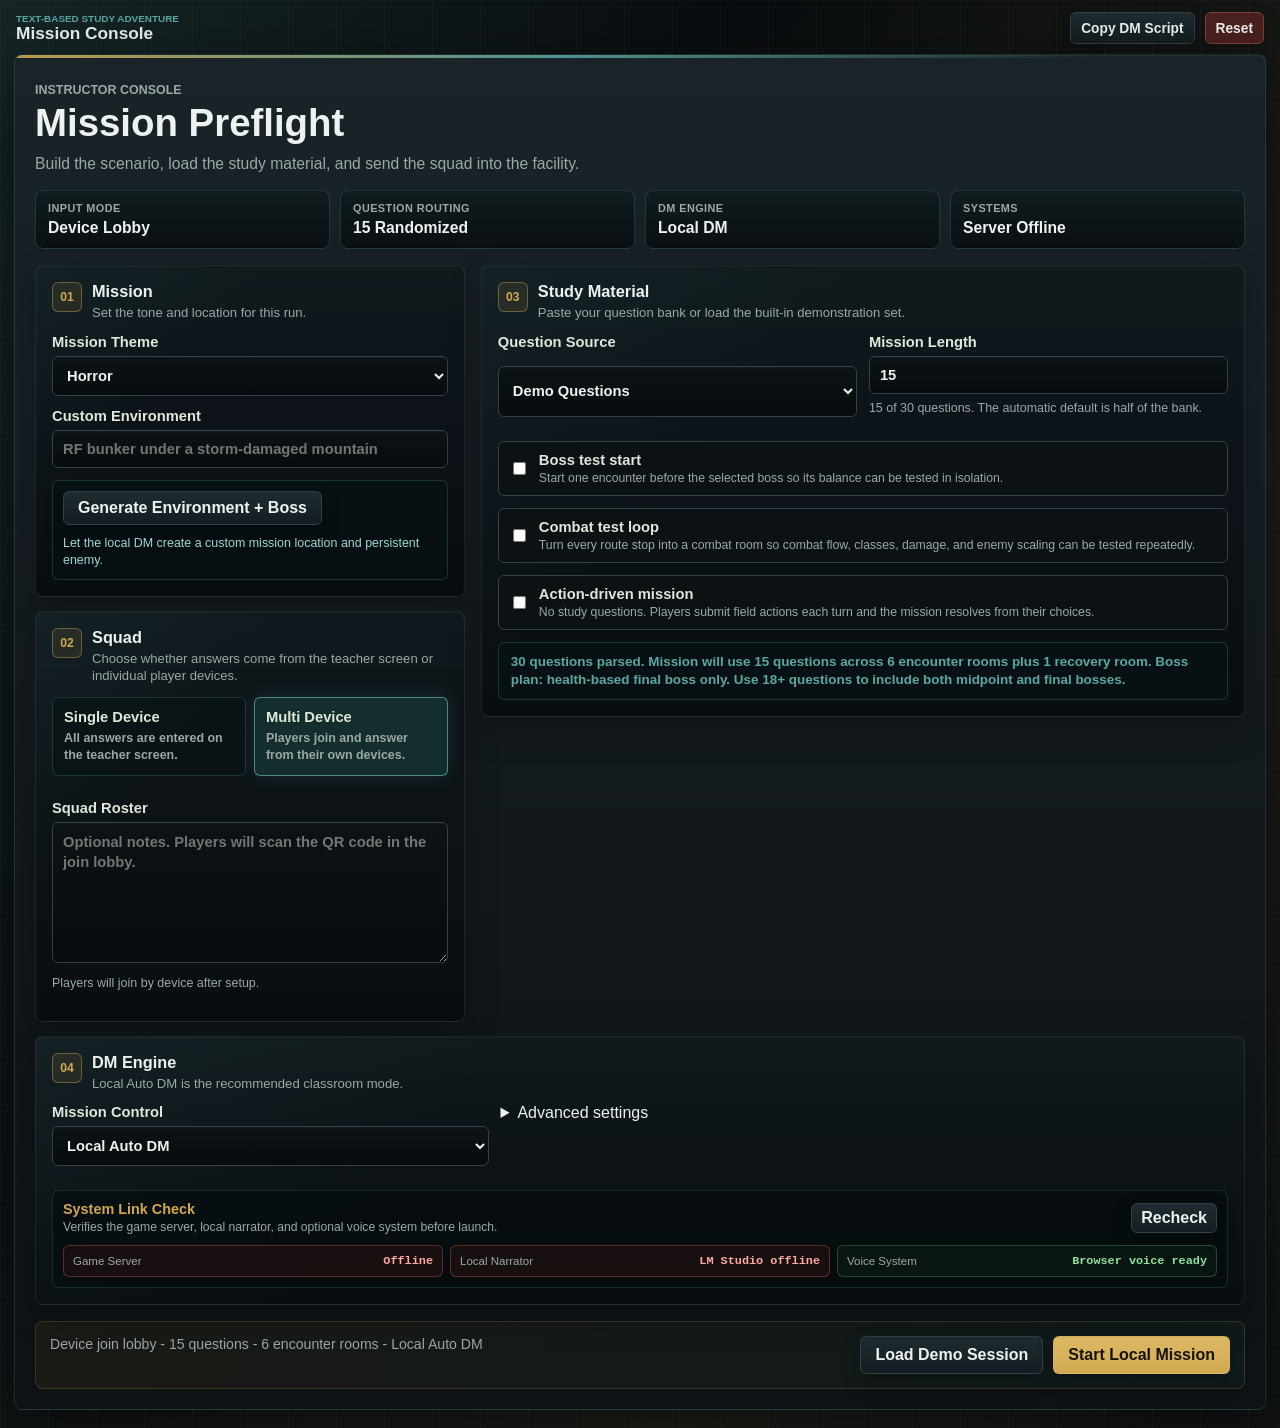
==== index.html @ 6b315bc9 "Make Enforcer shield manually armable" ====
<!doctype html>
<html lang="en">
  <head>
    <meta charset="utf-8">
    <meta name="viewport" content="width=device-width, initial-scale=1">
    <title>Study Adventure Mission Console</title>
    <link rel="preload" as="image" href="assets/boss-swipe-sprite.webp?v=2" type="image/webp">
    <link rel="stylesheet" href="styles.css?v=hint-hp-bubble-1">
  </head>
  <body>
    <div class="app-shell">
      <header class="topbar">
        <div>
          <p class="eyebrow">Text-Based Study Adventure</p>
          <h1>Mission Console</h1>
        </div>
        <div class="topbar-actions">
          <button id="copyScriptBtn" class="ghost" type="button">Copy DM Script</button>
          <button id="resetBtn" class="danger" type="button">Reset</button>
        </div>
      </header>

      <main class="layout">
        <section class="setup-panel" id="setupPanel" aria-label="Mission preflight">
          <div class="panel-header">
            <p class="eyebrow">Instructor Console</p>
            <h2>Mission Preflight</h2>
            <p>Build the scenario, load the study material, and send the squad into the facility.</p>
          </div>

          <div class="setup-command-strip" aria-label="Preflight overview">
            <div>
              <span>Input Mode</span>
              <strong id="setupModeStatus">Device Lobby</strong>
            </div>
            <div>
              <span>Question Routing</span>
              <strong id="setupRouteStatus">Randomized</strong>
            </div>
            <div>
              <span>DM Engine</span>
              <strong id="setupDmStatus">Local Ready</strong>
            </div>
            <div>
              <span>Systems</span>
              <strong id="setupSystemsStatus">Checking</strong>
            </div>
          </div>

          <div class="preflight-grid">
            <div class="preflight-column">
              <section class="setup-section">
                <div class="section-heading">
                  <span>01</span>
                  <div>
                    <h3>Mission</h3>
                    <p>Set the tone and location for this run.</p>
                  </div>
                </div>
                <label>
                  Mission Theme
                  <select id="missionType">
                    <option>Horror</option>
                    <option>Military Thriller</option>
                    <option>Sci-Fi Survival</option>
                    <option>Cyberpunk</option>
                    <option>Fantasy Tech</option>
                    <option>Post-Apocalyptic</option>
                    <option>Naval Operations</option>
                    <option>Space Station</option>
                    <option>Alien Survival</option>
                    <option>Custom</option>
                  </select>
                </label>
                <label>
                  Custom Environment
                  <input id="customTheme" type="text" placeholder="RF bunker under a storm-damaged mountain">
                </label>
                <div class="environment-generator">
                  <button id="generateEnvironmentBtn" class="secondary" type="button">Generate Environment + Boss</button>
                  <p id="generatedEnvironmentNote" class="field-note">Let the local DM create a custom mission location and persistent enemy.</p>
                </div>
              </section>

              <section class="setup-section">
                <div class="section-heading">
                  <span>02</span>
                  <div>
                    <h3>Squad</h3>
                    <p>Choose whether answers come from the teacher screen or individual player devices.</p>
                  </div>
                </div>
                <div class="device-mode-toggle" aria-label="Answer input mode">
                  <label>
                    <input id="deviceModeSingle" type="radio" name="deviceMode" value="single">
                    <span>
                      Single Device
                      <small>All answers are entered on the teacher screen.</small>
                    </span>
                  </label>
                  <label>
                    <input id="deviceModeMulti" type="radio" name="deviceMode" value="multi" checked>
                    <span>
                      Multi Device
                      <small>Players join and answer from their own devices.</small>
                    </span>
                  </label>
                </div>
                <label>
                  Squad Roster
                  <textarea id="playersInput" rows="6" placeholder="Single Device: enter one player per line. Multi Device: players join in the lobby."></textarea>
                </label>
                <div id="singleDeviceClassAssignments" class="single-device-class-assignments" hidden></div>
                <p id="playerCountNote" class="field-note">Players join after mission setup.</p>
              </section>
            </div>

            <div class="preflight-column">
              <section class="setup-section study-material">
                <div class="section-heading">
                  <span>03</span>
                  <div>
                    <h3>Study Material</h3>
                    <p>Paste your question bank or load the built-in demonstration set.</p>
                  </div>
                </div>

                <div class="setup-inline-grid">
                  <label>
                    Question Source
                    <select id="questionSource">
                      <option value="demo">Demo Questions</option>
                      <option value="paste">Paste Questions</option>
                      <option value="saved">Saved Question Sets</option>
                    </select>
                  </label>
                  <label>
                    Mission Length
                    <input id="missionLength" type="number" min="1" step="1" placeholder="Auto">
                    <span id="missionLengthNote" class="field-note">Defaults to half of the available questions.</span>
                  </label>
                </div>

                <label class="toggle-field">
                  <input id="bossTestMode" type="checkbox">
                  <span>
                    Boss test start
                    <small>Start one encounter before the selected boss so its balance can be tested in isolation.</small>
                  </span>
                </label>
                <label id="bossTestPhaseField" class="setup-inline-field" hidden>
                  Boss test target
                  <select id="bossTestPhase">
                    <option value="mid">Mid boss — level 2/3 operators</option>
                    <option value="final" selected>Final boss — max-level operators</option>
                  </select>
                  <span class="field-note">Mid assumes two prior combats; Final includes a simulated mid-boss Epic item.</span>
                </label>

                <label class="toggle-field">
                  <input id="combatTestMode" type="checkbox">
                  <span>
                    Combat test loop
                    <small>Turn every route stop into a combat room so combat flow, classes, damage, and enemy scaling can be tested repeatedly.</small>
                  </span>
                </label>

                <label class="toggle-field">
                  <input id="actionDrivenMode" type="checkbox">
                  <span>
                    Action-driven mission
                    <small>No study questions. Players submit field actions each turn and the mission resolves from their choices.</small>
                  </span>
                </label>

                <label id="questionBankGroup">
                  Study Questions
                  <textarea id="questionsInput" rows="14" placeholder="Multiple choice:&#10;1. What is the primary purpose of a heat sink in a transistor circuit?&#10;A. To increase voltage gain&#10;B. To provide a path for DC current&#10;C. To dissipate heat and lower operating temperature&#10;D. To act as a voltage regulator&#10;Correct Answer: C&#10;&#10;Fill in the blank:&#10;2. A device that converts DC power into AC power is a ______.&#10;Correct Answer: Inverter&#10;&#10;True/False:&#10;3. A diode allows current to flow in only one direction.&#10;Correct Answer: True"></textarea>
                </label>

                <p id="questionCountNote" class="question-count-note">No questions parsed yet.</p>
                <details id="questionParseIssues" class="parse-issues" hidden>
                  <summary>Review unparsed blocks</summary>
                  <ol id="questionParseIssuesList"></ol>
                </details>

                <section class="saved-question-sets" id="savedQuestionSetsPanel">
                  <div class="saved-question-header">
                    <div>
                      <h4>Saved Question Sets</h4>
                      <p id="savedQuestionSetsNote">No saved sets yet.</p>
                      <label id="questionSetsSelectAllControl" class="question-set-select-all">
                        <input id="questionSetsSelectAll" type="checkbox">
                        <span id="questionSetsSelectAllLabel">Select all</span>
                      </label>
                    </div>
                    <div class="saved-question-save">
                      <input id="questionSetNameInput" type="text" placeholder="Set name">
                      <button id="saveQuestionSetBtn" class="secondary" type="button">Save Pasted Set</button>
                    </div>
                  </div>
                  <div id="savedQuestionSetsList" class="saved-question-list"></div>
                </section>

                <details id="questionTips">
                  <summary>NotebookLM question prompt</summary>
                  <p>Copy this prompt into NotebookLM when generating a study bank.</p>
                  <textarea id="notebookPrompt" class="prompt-template" rows="30" readonly>Generate study questions from the provided source material for a classroom review game.

Use these supported formats only.

Assign every question one difficulty level using exactly one of these lines immediately before the question:
Difficulty: Easy
Difficulty: Medium
Difficulty: Hard

Generate enough hard questions for the mission's major encounters:
- If [NUMBER] is 18 or more, generate 10 hard questions.
- If [NUMBER] is 6 through 17, generate 6 hard questions.
- If [NUMBER] is fewer than 6, make every question hard.
Split the remaining questions as evenly as possible between easy and medium.
Easy questions should test direct recall and basic recognition.
Medium questions should test standard understanding or straightforward application.
Hard questions should test advanced application, comparison, diagnosis, or multi-step reasoning suitable for major encounters.

Multiple-choice format:

Difficulty: Medium
1. Write the question on one line.
A. First answer choice
B. Second answer choice
C. Third answer choice
D. Fourth answer choice
Correct Answer: C

Fill-in-the-blank format:

Difficulty: Easy
2. Write a sentence or prompt with a blank shown as ______.
Correct Answer: Short answer

True/False format:

Difficulty: Hard
3. Write a clear true-or-false statement.
Correct Answer: True

Add one blank line between questions.
For multiple-choice questions, use exactly four answer choices labeled A, B, C, and D.
For fill-in-the-blank questions, do not include answer choices.
For true/false questions, do not include answer choices; use "Correct Answer: True" or "Correct Answer: False".
Place the correct answer on its own final line.
Do not add explanations, headings, introductions, summaries, tables, or markdown formatting.
Mix straightforward recall questions with application questions.
Make about 70% multiple choice, 15% fill in the blank, and 15% true/false.
Fill-in-the-blank answers should usually be 1-3 words.
Do not group questions under difficulty headings. Repeat the Difficulty line before every question.

Generate [NUMBER] questions.</textarea>
                  <button id="copyNotebookPromptBtn" class="secondary" type="button">Copy NotebookLM Prompt</button>
                </details>
              </section>
            </div>
          </div>

          <section class="setup-section engine-section">
            <div class="section-heading">
              <span>04</span>
              <div>
                <h3>DM Engine</h3>
                <p>Local Auto DM is the recommended classroom mode.</p>
              </div>
            </div>
            <div class="setup-inline-grid engine-grid">
              <label>
                Mission Control
                <select id="dmEngine">
                  <option value="local">Local Auto DM</option>
                  <option value="manual">Manual Live DM</option>
                  <option value="classic">Classic Browser</option>
                </select>
              </label>
              <details class="advanced-settings" id="advancedSettings">
                <summary>Advanced settings</summary>
                <label id="localDmProviderGroup">
                  Local DM Provider
                  <select id="localDmProvider">
                    <option value="lmstudio">LM Studio</option>
                    <option value="ollama">Ollama</option>
                  </select>
                </label>
                <label id="ollamaModelGroup">
                  Local DM Model
                  <select id="ollamaModel">
                    <option value="google/gemma-4-e4b">google/gemma-4-e4b</option>
                    <option value="qwen/qwen3.5-9b">qwen/qwen3.5-9b</option>
                    <option value="qwen3.5:9b">qwen3.5:9b</option>
                    <option value="llama3.2:3b">llama3.2:3b</option>
                  </select>
                  <span id="ollamaModelStatus" class="field-note">Checking installed local models...</span>
                </label>
                <label class="toggle-field">
                  <input id="emergencyTimerEnabled" type="checkbox" checked>
                  <span>
                    Challenge countdown
                    <small>Timed challenges resolve as a failure if the squad does not act.</small>
                  </span>
                </label>
                <label class="toggle-field">
                  <input id="fastModeEnabled" type="checkbox">
                  <span>
                    Fast classroom pacing
                    <small>Shorter narration, faster text, and shorter pauses between questions.</small>
                  </span>
                </label>
                <label class="toggle-field">
                  <input id="secondWindEnabled" type="checkbox">
                  <span>
                    Last-operator Second Wind
                    <small>Once per mission, the final active operator survives at 1 HP and must answer the next question correctly.</small>
                  </span>
                </label>
                <label id="teacherTextSizeGroup">
                  Teacher text size
                  <select id="teacherTextSize">
                    <option value="compact">Compact</option>
                    <option value="normal" selected>Normal</option>
                    <option value="large">Large</option>
                    <option value="xl">Extra Large</option>
                    <option value="projector">Projector</option>
                  </select>
                  <span class="field-note">Adjusts teacher-screen readability for monitors and projectors.</span>
                </label>
                <div class="narrator-setup-grid">
                  <label>
                    Narrator provider
                    <select id="setupTtsProvider">
                      <option value="browser">Browser Voice</option>
                      <option value="piper">Local Piper</option>
                      <option value="kokoro">Local Kokoro</option>
                    </select>
                  </label>
                  <label>
                    Narrator voice
                    <select id="setupTtsVoiceSelect">
                      <option value="">Loading voices...</option>
                    </select>
                  </label>
                </div>
                <label>
                  Game sound effects
                  <select id="sfxPreset">
                    <option value="off">Off</option>
                    <option value="subtle" selected>Subtle</option>
                    <option value="cinematic">Cinematic</option>
                  </select>
                  <span class="field-note">Uses custom audio files listed in audio-effects.json for answers, damage, loot, timers, room movement, and mission events.</span>
                </label>
                <div class="sfx-mapping-grid" id="sfxMappingGrid"></div>
                <label class="toggle-field">
                  <input id="useYoutubeMusic" type="checkbox">
                  <span>
                    Use YouTube for normal music
                    <small>Off uses audio-effects/normal_music.mp3.</small>
                  </span>
                </label>
                <label id="youtubeMusicUrlGroup">
                  Normal music YouTube URL
                  <input id="youtubeMusicUrl" type="url" placeholder="https://www.youtube.com/watch?v=...">
                  <span class="field-note">Used only when YouTube normal music is enabled.</span>
                </label>
                <label id="youtubeMusicRandomStartGroup" class="toggle-field music-random-start-option">
                  <input id="youtubeMusicRandomStart" type="checkbox">
                  <span>
                    Start normal music at a random point
                    <small>Only chooses positions that leave at least 30 minutes of audio.</small>
                  </span>
                </label>
                <label class="toggle-field">
                  <input id="useYoutubeBossMusic" type="checkbox">
                  <span>
                    Use YouTube for boss music
                    <small>Off uses audio-effects/boss_music.mp3.</small>
                  </span>
                </label>
                <label id="youtubeBossMusicUrlGroup">
                  Boss music YouTube URL
                  <input id="youtubeBossMusicUrl" type="url" placeholder="https://www.youtube.com/watch?v=...">
                  <span class="field-note">Used only when YouTube boss music is enabled.</span>
                </label>
                <section class="saved-question-sets saved-music-presets" id="savedMusicPresetsPanel">
                  <div class="saved-question-header">
                    <div>
                      <h4>Saved Music Presets</h4>
                      <p id="savedMusicPresetsNote">No saved presets yet.</p>
                    </div>
                    <div class="saved-question-save">
                      <input id="musicPresetNameInput" type="text" maxlength="70" placeholder="Preset name">
                      <button id="saveMusicPresetBtn" class="secondary" type="button">Save Links</button>
                    </div>
                  </div>
                  <div id="savedMusicPresetsList" class="saved-question-list"></div>
                </section>
                <label id="emergencyTimerDurationGroup">
                  Challenge countdown
                  <select id="emergencyTimerDuration">
                    <option value="8">8 seconds</option>
                    <option value="12">12 seconds</option>
                    <option value="15">15 seconds</option>
                    <option value="20">20 seconds</option>
                    <option value="30">30 seconds</option>
                    <option value="60" selected>60 seconds</option>
                    <option value="90">90 seconds</option>
                  </select>
                </label>
              </details>
            </div>
            <div class="system-check-panel" id="systemCheckPanel">
              <div class="system-check-heading">
                <div>
                  <strong>System Link Check</strong>
                  <span>Verifies the game server, local narrator, and optional voice system before launch.</span>
                </div>
                <button id="recheckSystemsBtn" class="secondary" type="button">Recheck</button>
              </div>
              <div class="system-check-list" id="systemCheckList">
                <div class="system-check-row checking"><span>Game Server</span><strong>Checking</strong></div>
                <div class="system-check-row checking"><span>Local Narrator</span><strong>Checking</strong></div>
                <div class="system-check-row checking"><span>Voice System</span><strong>Checking</strong></div>
              </div>
            </div>
          </section>

          <div class="setup-footer">
            <div>
              <p id="preflightSummary" class="preflight-summary">Add players and study questions to begin.</p>
              <p id="launchStatus" class="launch-status" aria-live="polite"></p>
            </div>
            <div class="setup-actions">
              <button id="loadSampleBtn" class="secondary" type="button">Load Demo Session</button>
              <button id="startBtn" type="button">Start Mission</button>
            </div>
          </div>

          <section class="join-lobby" id="joinLobby" hidden>
            <div class="join-lobby-dialog">
              <div class="section-heading">
                <span>05</span>
                <div>
                  <h3>Squad Join Lobby</h3>
                  <p>Have players scan the QR code, enter their name, and join before the mission deploys.</p>
                </div>
              </div>
              <div class="join-lobby-grid">
                <div>
                  <div class="player-session-heading">
                    <div>
                      <span>Room Code</span>
                      <strong id="lobbyRoomCode">----</strong>
                    </div>
                    <a id="lobbyJoinLink" href="player.html" target="_blank" rel="noreferrer">Open player screen</a>
                  </div>
                  <p id="lobbyJoinHelp" class="field-note">Waiting for lobby link.</p>
                  <div class="player-qr-code" id="lobbyQrCode" aria-label="Lobby join QR code"></div>
                </div>
                <div>
                  <h4>Joined Players</h4>
                  <div id="lobbyPlayerList" class="lobby-player-list"></div>
                  <div class="sim-tool-panel">
                    <strong>Multi-Device Test Tool</strong>
                    <p>Add simulated devices for quick boss-fight testing.</p>
                    <button id="addSimPlayersBtn" class="secondary" type="button">Add 3 Sim Players</button>
                  </div>
                  <div class="setup-actions">
                    <button id="cancelLobbyBtn" class="secondary" type="button">Back to Setup</button>
                    <button id="launchFromLobbyBtn" type="button" disabled>Launch Mission</button>
                  </div>
                </div>
              </div>
            </div>
          </section>
        </section>

        <section class="map-panel" id="mapPanel" aria-label="Mission map">
          <div class="map-main">
          <div class="panel-header compact">
            <div>
              <p class="eyebrow">Visual Dungeon Map</p>
              <h2 id="mapTitle">Awaiting Mission</h2>
            </div>
            <div class="map-header-status">
              <div class="last-answer-panel map-last-answer" id="lastAnswerPanel">
                <div class="last-answer-heading">
                  <span>Previous Response</span>
                  <strong id="lastAnswerResult">Awaiting</strong>
                </div>
                <div class="last-answer-grid">
                  <div>
                    <span>Submitted</span>
                    <strong id="lastSubmittedDisplay">—</strong>
                  </div>
                  <div>
                    <span>Required</span>
                    <strong id="lastCorrectDisplay">—</strong>
                  </div>
                </div>
              </div>
              <div class="progress-pill" id="progressPill">0 / 0</div>
            </div>
          </div>
          <div class="map-wrap">
            <svg id="missionMap" viewBox="0 0 900 560" preserveAspectRatio="xMidYMid meet" role="img" aria-label="Mission route map"></svg>
            <section id="combatStage" class="combat-stage" hidden aria-label="Combat visualization">
              <div class="combat-stage-wipe" aria-hidden="true"><i></i><i></i><i></i></div>
              <div class="combat-stage-header">
                <span id="combatStageLabel">HOSTILE CONTACT</span>
                <strong id="combatStageRound">ROUND 1</strong>
              </div>
              <div id="combatEnemyFormation" class="combat-enemy-formation"></div>
              <div id="combatActionBanner" class="combat-action-banner">Awaiting combat telemetry</div>
              <div id="combatPartyFormation" class="combat-party-formation"></div>
              <div class="combat-stage-scanlines" aria-hidden="true"></div>
            </section>
            <div class="map-hud-corners" aria-hidden="true"><i></i><i></i><i></i><i></i></div>
            <div class="map-question-overlay" id="mapQuestionOverlay" hidden></div>
            <div class="map-radar-sweep" aria-hidden="true"></div>
            <div class="map-static-overlay" aria-hidden="true"></div>
            <div class="map-signal-field" aria-hidden="true">
              <i></i><i></i><i></i><i></i><i></i><i></i>
              <i></i><i></i><i></i><i></i><i></i><i></i>
            </div>
            <div class="map-threat-frame" aria-hidden="true"><i></i><i></i><i></i></div>
            <div class="map-boss-eyes" aria-hidden="true"></div>
            <div class="map-impact-cracks" aria-hidden="true"></div>
            <div class="map-failure-overlay" id="mapFailureOverlay" hidden aria-label="Mission failed">
              <span class="map-failure-short" aria-hidden="true"></span>
            </div>
          </div>
          <div class="map-control-dock" id="mapControlDock" aria-label="Single-device answer controls"></div>
          <div class="route-telemetry" id="routeTelemetry">
            <div class="route-telemetry-header">
              <span>Route Telemetry</span>
              <strong id="routeTelemetryLabel">Standing by</strong>
            </div>
            <div class="route-progress-track">
              <div class="route-progress-fill" id="routeProgressFill"></div>
            </div>
          </div>
          <div class="map-emergency-timer inactive" id="mapEmergencyTimer">
            <span id="mapEmergencyTimerLabel">Challenge Window</span>
            <strong id="mapEmergencyTimerValue">--</strong>
            <button id="mapEmergencyPauseBtn" class="secondary" type="button" disabled>Timer Standby</button>
          </div>
          <div class="legend">
            <div class="map-legend-dots">
              <span><i class="node-dot current"></i> Current</span>
              <span><i class="node-dot correct"></i> Correct</span>
              <span><i class="node-dot incorrect"></i> Incorrect</span>
              <span><i class="node-dot combat"></i> Combat</span>
              <span><i class="node-dot boss"></i> Boss</span>
              <span><i class="node-dot recovery"></i> Recovery</span>
            </div>
            <div id="simulatorPanel" class="sim-tool-panel sim-legend-panel" hidden></div>
          </div>
          </div>
          <div class="map-sidebar">
          <div class="mission-progress" id="missionProgress">
            <span>Mission Progress</span>
            <strong id="progressSummary">0 / 0 questions resolved</strong>
          </div>
          <div class="status-grid" id="statusGrid" aria-label="Player-facing status"></div>
          <div class="inventory-actions" id="inventoryActions" aria-label="Shared supplies"></div>
          <section class="player-session-panel" id="playerSessionPanel" hidden>
            <div class="player-session-heading">
              <div>
                <span>Player Devices</span>
                <strong id="playerRoomCode">----</strong>
              </div>
              <div class="player-session-actions">
                <button id="playerDeviceToggleBtn" class="secondary" type="button">Collapse</button>
                <a id="playerJoinLink" href="player.html" target="_blank" rel="noreferrer">Open player screen</a>
              </div>
            </div>
            <div class="player-session-content">
              <p id="playerJoinHelp">Students join from the same Wi-Fi using this room code.</p>
              <div id="playerAnswerBoard" class="player-answer-board"></div>
            </div>
          </section>
          </div>
        </section>

        <section class="play-panel" id="playPanel" aria-label="Mission play area">
          <div class="briefing" id="briefingCard">
            <p class="eyebrow">Briefing</p>
            <h2>Ready for orders</h2>
            <p>Start a mission to generate the briefing, player state, dungeon route, and first challenge.</p>
          </div>

          <div class="mission-log-heading" id="missionLogHeading">
            <span>Mission Log</span>
            <span class="heading-waveform" aria-hidden="true"><i></i><i></i><i></i><i></i><i></i><i></i><i></i><i></i><i></i><i></i></span>
          </div>

          <article class="encounter" id="encounterCard" aria-live="polite">
            <div class="transmission-display placeholder-transmission">
              <div class="transmission-heading">
                <strong>RECEIVING TRANSMISSION...</strong>
                <span class="signal-bars" aria-hidden="true"><i></i><i></i><i></i><i></i></span>
              </div>
              <div class="transmission-waveform" aria-hidden="true">
                <i></i><i></i><i></i><i></i><i></i><i></i><i></i><i></i><i></i><i></i><i></i><i></i>
                <i></i><i></i><i></i><i></i><i></i><i></i><i></i><i></i><i></i><i></i><i></i><i></i>
              </div>
              <p>Mission channel standing by.</p>
            </div>
          </article>

          <section class="status-update-panel" id="statusUpdatePanel" aria-label="Status updates">
            <div class="status-update-heading">
              <span>Status Updates</span>
              <span class="heading-waveform" aria-hidden="true"><i></i><i></i><i></i><i></i><i></i><i></i><i></i><i></i><i></i><i></i></span>
            </div>
            <div class="status-update-feed" id="statusUpdateFeed">
              <p class="muted-small">No status changes yet.</p>
            </div>
          </section>

          <div class="play-control-dock" id="playControlDock">
            <div class="control-row" id="answerControls"></div>
          </div>

          <section class="mission-utility-shell" id="missionUtilityShell" aria-label="Mission utility drawers">
            <div class="mission-utility-buttons">
              <button id="missionControlsToggle" class="secondary" type="button" aria-expanded="false">Mission Controls</button>
              <button id="missionLogHistoryToggle" class="secondary" type="button" aria-expanded="false">Mission Log History</button>
              <button id="debugConsoleToggle" class="secondary" type="button" aria-expanded="false">Debug Console</button>
              <button id="missionAudioToggle" class="secondary" type="button" aria-expanded="false">Mission Audio</button>
            </div>
            <div id="missionUtilityOverlay" class="mission-utility-overlay" hidden>
              <section id="missionControlsPanel" class="mission-utility-panel mission-controls-panel" hidden></section>
              <div id="missionLogHistoryPanel" class="mission-utility-panel mission-log-history-panel" hidden>
                <div class="debug-console-heading">
                  <span>Mission Log History</span>
                  <button id="missionLogHistoryClear" class="secondary" type="button">Clear</button>
                </div>
                <div id="missionLogHistoryList" class="mission-log-history-list">
                  <p>No mission logs yet.</p>
                </div>
              </div>
              <div id="debugConsolePanel" class="mission-utility-panel debug-console-panel" hidden>
                <div class="debug-console-heading">
                  <span>Response Timing</span>
                  <button id="debugConsoleClear" class="secondary" type="button">Clear</button>
                </div>
                <div id="debugConsoleLog" class="debug-console-log">
                  <p>No debug events yet.</p>
                </div>
              </div>
              <section class="mission-utility-panel mission-audio-panel" id="missionAudioPanel" aria-label="Mission audio controls" hidden>
              <div class="mission-audio-heading">
                <span>Text to Speech</span>
                <strong id="ttsStatus">Silent</strong>
              </div>
              <div class="mission-audio-controls">
                <button id="ttsPlayBtn" class="secondary" type="button">Play</button>
                <button id="ttsPauseBtn" class="secondary" type="button">Pause</button>
                <button id="ttsStopBtn" class="secondary" type="button">Stop</button>
                <button id="ttsReplayBtn" class="secondary" type="button">Replay</button>
              </div>
              <div class="mission-audio-settings">
                <label>
                  Provider
                  <select id="ttsProvider">
                    <option value="browser">Browser Voice</option>
                    <option value="piper">Local Piper</option>
                    <option value="kokoro">Local Kokoro</option>
                  </select>
                </label>
                <label>
                  Voice
                  <select id="ttsVoiceSelect"></select>
                </label>
                <label>
                  Speed
                  <input id="ttsRate" type="range" min="0.75" max="1.25" step="0.05" value="1">
                </label>
                <label>
                  Text Delay
                  <select id="ttsTextDelay">
                    <option value="auto" selected>Auto sync (measured)</option>
                    <option value="0">0.0 sec</option>
                    <option value="500">0.5 sec</option>
                    <option value="1000">1.0 sec</option>
                    <option value="1500">1.5 sec</option>
                    <option value="2000">2.0 sec</option>
                  </select>
                </label>
              </div>
              <div class="mission-audio-toggles">
                <label><input id="ttsAutoLog" type="checkbox"> Auto-read log</label>
                <label><input id="ttsAutoQuestion" type="checkbox"> Auto-read questions</label>
              </div>
              <div class="mission-audio-background" id="backgroundMusicPanel" hidden>
                <div class="mission-audio-heading">
                  <span>Background Music</span>
                  <strong id="backgroundMusicStatus">Not loaded</strong>
                </div>
                <div class="mission-audio-controls">
                  <button id="backgroundMusicLoadBtn" class="secondary" type="button">Load Current Music</button>
                  <button id="backgroundMusicStopBtn" class="secondary" type="button">Stop Music</button>
                </div>
                <div id="backgroundMusicEmbed" class="background-music-embed"></div>
              </div>
            </section>
            </div>
          </section>
        </section>
      </main>
    </div>

    <section id="resetConfirmOverlay" class="reset-confirm-overlay" role="dialog" aria-modal="true" aria-labelledby="resetConfirmTitle" aria-describedby="resetConfirmMessage" hidden>
      <div class="reset-confirm-dialog" tabindex="-1">
        <div class="reset-confirm-signal" aria-hidden="true"><i></i><i></i><i></i></div>
        <p class="eyebrow">Mission Control Safeguard</p>
        <h2 id="resetConfirmTitle">Confirm Reset</h2>
        <p id="resetConfirmMessage">Reset this mission and return to preflight? Current mission progress will be cleared.</p>
        <div class="reset-confirm-actions">
          <button id="resetConfirmCancelBtn" class="secondary" type="button">Cancel</button>
          <button id="resetConfirmAcceptBtn" class="danger" type="button">Confirm Reset</button>
        </div>
      </div>
    </section>

    <section id="itemRewardOverlay" class="item-reward-overlay" role="dialog" aria-modal="true" aria-labelledby="itemRewardTitle" hidden>
      <div class="item-reward-dialog">
        <p class="eyebrow">Recovered Equipment</p>
        <h2 id="itemRewardTitle">Choose a reward</h2>
        <p id="itemRewardSubtitle">Select one item for each operator.</p>
        <div id="itemRewardChoices" class="item-reward-choices"></div>
        <button id="itemRewardContinueBtn" class="secondary" type="button" disabled>Continue</button>
      </div>
    </section>

    <section id="itemCodexOverlay" class="item-codex-overlay" role="dialog" aria-modal="true" aria-labelledby="itemCodexTitle" hidden>
      <div class="item-codex-dialog">
        <div class="item-codex-heading"><div><p class="eyebrow">Equipment Archive</p><h2 id="itemCodexTitle">Item Codex</h2></div><button id="itemCodexCloseBtn" class="secondary" type="button">Close</button></div>
        <p id="itemCodexSummary" class="muted-small"></p>
        <div id="itemCodexList" class="item-codex-list"></div>
      </div>
    </section>

    <div class="setup-transition-blackout" id="setupTransitionBlackout" aria-hidden="true" hidden>
      <div class="setup-transition-shutter setup-transition-shutter-top"></div>
      <div class="setup-transition-shutter setup-transition-shutter-bottom"></div>
      <div class="setup-transition-lock">
        <span></span><span></span><span></span>
        <strong id="setupTransitionLabel">MISSION CHANNEL TRANSFER</strong>
      </div>
    </div>

    <section class="deployment-overlay" id="deploymentOverlay" aria-live="polite" hidden>
      <div class="deployment-noise" aria-hidden="true"></div>
      <div class="deployment-frame-corners" aria-hidden="true"><i></i><i></i><i></i><i></i></div>
      <div class="deployment-scanline" aria-hidden="true"></div>
      <div class="deployment-shell">
        <div class="deployment-header">
          <p class="eyebrow">Mission Deployment Sequence</p>
          <strong id="deploymentTheme">TACTICAL UPLINK</strong>
        </div>
        <div class="deployment-grid">
          <section class="deployment-map" aria-label="Deployment route scan">
            <div class="deployment-map-grid" aria-hidden="true"></div>
            <div class="deployment-route" id="deploymentRoute" aria-hidden="true"></div>
            <div class="deployment-threat-pings" id="deploymentThreatPings" aria-hidden="true"></div>
            <div class="deployment-sweep" aria-hidden="true"></div>
            <div class="deployment-signal-spike" aria-hidden="true"></div>
            <div class="deployment-target-lock" aria-hidden="true"><i></i><span></span></div>
            <div class="deployment-coordinate-stream" aria-hidden="true">GRID 04 // LINK 77 // VECTOR LOCK</div>
          </section>
          <section class="deployment-console">
            <div class="deployment-status">
              <span id="deploymentPhase">ESTABLISHING SQUAD UPLINK</span>
              <strong id="deploymentElapsed">00:00</strong>
            </div>
            <div class="deployment-system-lights" aria-hidden="true"><i></i><i></i><i></i><i></i><i></i></div>
            <div class="deployment-progress-track">
              <div class="deployment-progress-fill" id="deploymentProgressFill"></div>
            </div>
            <div class="deployment-waveform" aria-hidden="true">
              <i></i><i></i><i></i><i></i><i></i><i></i><i></i><i></i><i></i><i></i><i></i><i></i>
              <i></i><i></i><i></i><i></i><i></i><i></i><i></i><i></i><i></i><i></i><i></i><i></i>
            </div>
            <div class="deployment-roster">
              <p>Squad Channel</p>
              <div id="deploymentRoster"></div>
              <div class="operators-deployed-message standby" id="deploymentReadyMessage">OPERATORS DEPLOYED</div>
            </div>
            <p class="deployment-fragment" id="deploymentFragment">Scanning emergency channels...</p>
          </section>
        </div>
        <div class="deployment-title" id="deploymentTitle" hidden>
          <span>SIGNAL ACQUIRED</span>
          <strong id="deploymentOperation">OPERATION PENDING</strong>
        </div>
      </div>
    </section>

  <script src="shared-data.js?v=cleanup-2"></script>
  <script src="question-bank.js?v=fill-blanks-1"></script>
  <script src="local-dm-prompts.js?v=cleanup-2"></script>
  <script src="player-session.js?v=stall-guard-1"></script>
  <script src="action-rooms.js?v=cleanup-1"></script>
  <script src="combat-system.js?v=classes-tactician-2"></script>
  <script src="tts-manager.js?v=stall-guard-1"></script>
  <script src="app.js?v=enforcer-shield-1"></script>
</body>
</html>
---- styles.css ----
@property --atmo-r {
  syntax: "<number>";
  inherits: true;
  initial-value: 90;
}

/* Live mission signal effects */
.map-signal-field,
.map-threat-frame {
  position: absolute;
  inset: 0;
  z-index: 1;
  overflow: hidden;
  pointer-events: none;
}

.map-signal-field {
  opacity: 0;
  transition: opacity 0.8s ease, filter 0.8s ease;
}

body.mission-active .map-signal-field {
  opacity: 0.62;
}

.map-signal-field::before,
.map-signal-field::after {
  position: absolute;
  inset: 0;
  content: "";
  pointer-events: none;
}

.map-signal-field::before {
  opacity: 0.42;
  background:
    radial-gradient(circle at 18% 72%, rgba(var(--atmo-primary), 0.2), transparent 18%),
    radial-gradient(circle at 78% 22%, rgba(var(--atmo-secondary), 0.16), transparent 16%);
  animation: missionSignalBreath 7s ease-in-out infinite;
}

.map-signal-field::after {
  opacity: 0;
  border: 1px solid transparent;
  border-radius: 50%;
}

.map-signal-field i {
  --signal-x: 12%;
  --signal-y: 80%;
  --signal-delay: 0s;
  --signal-duration: 8s;
  position: absolute;
  left: var(--signal-x);
  top: var(--signal-y);
  width: 3px;
  height: 3px;
  border-radius: 50%;
  opacity: 0;
  background: rgb(var(--atmo-primary));
  box-shadow: 0 0 7px rgba(var(--atmo-primary), 0.9), 0 0 16px rgba(var(--atmo-primary), 0.35);
  animation: mapSignalMote var(--signal-duration) var(--signal-delay) linear infinite;
}

.map-signal-field i:nth-child(1) { --signal-x: 8%; --signal-y: 86%; --signal-delay: -1.2s; --signal-duration: 8.5s; }
.map-signal-field i:nth-child(2) { --signal-x: 17%; --signal-y: 48%; --signal-delay: -5.4s; --signal-duration: 10.5s; }
.map-signal-field i:nth-child(3) { --signal-x: 29%; --signal-y: 92%; --signal-delay: -3.1s; --signal-duration: 7.8s; }
.map-signal-field i:nth-child(4) { --signal-x: 41%; --signal-y: 66%; --signal-delay: -6.7s; --signal-duration: 11s; }
.map-signal-field i:nth-child(5) { --signal-x: 52%; --signal-y: 88%; --signal-delay: -2.4s; --signal-duration: 9.2s; }
.map-signal-field i:nth-child(6) { --signal-x: 61%; --signal-y: 38%; --signal-delay: -7.2s; --signal-duration: 10.8s; }
.map-signal-field i:nth-child(7) { --signal-x: 72%; --signal-y: 78%; --signal-delay: -4.8s; --signal-duration: 8.2s; }
.map-signal-field i:nth-child(8) { --signal-x: 81%; --signal-y: 55%; --signal-delay: -1.8s; --signal-duration: 11.6s; }
.map-signal-field i:nth-child(9) { --signal-x: 91%; --signal-y: 90%; --signal-delay: -6.1s; --signal-duration: 9.6s; }
.map-signal-field i:nth-child(10) { --signal-x: 24%; --signal-y: 29%; --signal-delay: -8.3s; --signal-duration: 12s; }
.map-signal-field i:nth-child(11) { --signal-x: 67%; --signal-y: 96%; --signal-delay: -0.7s; --signal-duration: 7.5s; }
.map-signal-field i:nth-child(12) { --signal-x: 88%; --signal-y: 34%; --signal-delay: -4.1s; --signal-duration: 9.8s; }

.map-threat-frame {
  z-index: 3;
  opacity: 0.35;
  transition: opacity 0.7s ease;
}

.map-threat-frame::before,
.map-threat-frame::after {
  position: absolute;
  content: "";
  pointer-events: none;
}

.map-threat-frame::before {
  top: 13%;
  right: 8px;
  bottom: 13%;
  width: 2px;
  background: linear-gradient(transparent, rgba(var(--atmo-primary), 0.64) 24% 76%, transparent);
  box-shadow: 0 0 12px rgba(var(--atmo-primary), 0.38);
  animation: missionEdgeTelemetry 4.8s ease-in-out infinite;
}

.map-threat-frame::after {
  right: 8px;
  bottom: 11%;
  width: 44px;
  height: 1px;
  background: rgba(var(--atmo-secondary), 0.58);
  box-shadow: 0 -8px rgba(var(--atmo-primary), 0.28), 0 -16px rgba(var(--atmo-primary), 0.14);
}

.map-threat-frame i {
  position: absolute;
  bottom: 8px;
  width: 14%;
  height: 2px;
  opacity: 0.38;
  background: linear-gradient(90deg, transparent, rgb(var(--atmo-primary)), transparent);
  animation: missionBottomTrace 6s linear infinite;
}

.map-threat-frame i:nth-child(1) { left: 8%; animation-delay: -1s; }
.map-threat-frame i:nth-child(2) { left: 43%; animation-delay: -3.2s; }
.map-threat-frame i:nth-child(3) { left: 76%; animation-delay: -5.1s; }

.map-panel.question-open .map-signal-field {
  opacity: 0.22;
}

.map-panel.answer-correct-flash .map-signal-field::after {
  animation: missionCorrectRipple 1.15s ease-out both;
}

.map-panel.answer-incorrect-flash .map-threat-frame {
  animation: missionThreatGlitch 0.72s steps(2) both;
}

body.situation-boss .map-signal-field i,
.map-panel.boss-eyes-active .map-signal-field i {
  width: 2px;
  height: 11px;
  border-radius: 2px;
  background: rgb(var(--atmo-secondary));
  box-shadow: 0 0 8px rgba(var(--atmo-primary), 0.95);
  animation-name: mapBossEmber;
  animation-duration: calc(var(--signal-duration) * 0.58);
}

body.situation-boss .map-threat-frame {
  opacity: 0.82;
  filter: saturate(1.35);
}

body.situation-recovery .map-signal-field {
  opacity: 0.42;
  filter: blur(0.25px);
}

body.mission-log-streaming .encounter::before {
  position: absolute;
  top: 0;
  right: 0;
  left: 0;
  z-index: 5;
  height: 2px;
  content: "";
  pointer-events: none;
  opacity: 0.82;
  background: linear-gradient(90deg, transparent, rgba(var(--atmo-primary), 0.96), rgba(var(--atmo-secondary), 0.8), transparent);
  box-shadow: 0 0 14px rgba(var(--atmo-primary), 0.5);
  animation: missionLogAcquisition 2.8s ease-in-out infinite;
}

body.mission-log-streaming .mission-log-heading .heading-waveform i {
  animation-duration: 0.48s;
  filter: brightness(1.5);
}

body.situation-party-critical:not(.situation-failure) .play-panel {
  animation: criticalPanelBreath 2.4s ease-in-out infinite;
}

/* Player-device atmosphere and feedback */
.player-signal-field,
.player-impact-overlay {
  position: fixed;
  inset: 0;
  pointer-events: none;
}

.player-signal-field {
  z-index: 0;
  overflow: hidden;
  opacity: 0.55;
}

.player-signal-field::before,
.player-signal-field::after {
  position: absolute;
  inset: 0;
  content: "";
}

.player-signal-field::before {
  background:
    linear-gradient(90deg, transparent 49.6%, rgba(90, 167, 164, 0.08) 50%, transparent 50.4%),
    repeating-linear-gradient(0deg, transparent 0 5px, rgba(205, 235, 230, 0.025) 5px 6px);
  animation: playerSignalScan 8s linear infinite;
}

.player-signal-field::after {
  opacity: 0.5;
  background: radial-gradient(circle at 50% 45%, transparent 20%, rgba(0, 0, 0, 0.72) 100%);
}

.player-signal-field i {
  --player-x: 10%;
  --player-delay: 0s;
  position: absolute;
  left: var(--player-x);
  bottom: -18px;
  width: 2px;
  height: 12px;
  border-radius: 2px;
  opacity: 0;
  background: rgba(90, 167, 164, 0.82);
  box-shadow: 0 0 8px rgba(90, 167, 164, 0.5);
  animation: playerSignalRise 7.5s var(--player-delay) linear infinite;
}

.player-signal-field i:nth-child(1) { --player-x: 7%; --player-delay: -1s; }
.player-signal-field i:nth-child(2) { --player-x: 19%; --player-delay: -5.2s; }
.player-signal-field i:nth-child(3) { --player-x: 34%; --player-delay: -3.4s; }
.player-signal-field i:nth-child(4) { --player-x: 48%; --player-delay: -6.8s; }
.player-signal-field i:nth-child(5) { --player-x: 62%; --player-delay: -2.2s; }
.player-signal-field i:nth-child(6) { --player-x: 75%; --player-delay: -4.6s; }
.player-signal-field i:nth-child(7) { --player-x: 87%; --player-delay: -0.4s; }
.player-signal-field i:nth-child(8) { --player-x: 94%; --player-delay: -6.1s; }

.player-impact-overlay {
  z-index: 40;
  opacity: 0;
  background:
    linear-gradient(128deg, transparent 47.8%, rgba(255, 218, 210, 0.62) 48.1% 48.35%, transparent 48.7%) 70% 12% / 46% 52% no-repeat,
    linear-gradient(42deg, transparent 49%, rgba(255, 218, 210, 0.42) 49.2% 49.5%, transparent 49.8%) 75% 24% / 38% 47% no-repeat,
    radial-gradient(circle at 50% 50%, transparent 22%, rgba(177, 31, 40, 0.36) 72%, rgba(92, 7, 12, 0.75));
}

.player-card {
  position: relative;
  isolation: isolate;
  min-width: 0;
  box-sizing: border-box;
}

.player-card::before {
  position: absolute;
  top: 0;
  left: -45%;
  z-index: 2;
  width: 38%;
  height: 2px;
  content: "";
  opacity: 0.55;
  pointer-events: none;
  background: linear-gradient(90deg, transparent, rgba(90, 167, 164, 0.9), transparent);
  animation: playerCardTelemetry 7s ease-in-out infinite;
}

.player-shell {
  position: relative;
  z-index: 1;
}

.player-body.player-boss-active {
  background:
    radial-gradient(circle at 50% 8%, rgba(182, 41, 55, 0.28), transparent 38%),
    linear-gradient(145deg, #100507 0%, #0d0a10 58%, #17070f 100%);
}

.player-body.player-boss-active .player-card {
  border-color: rgba(197, 60, 72, 0.68);
  box-shadow: 0 0 0 1px rgba(166, 82, 158, 0.18), 0 20px 58px rgba(0, 0, 0, 0.58), inset 0 0 38px rgba(151, 30, 49, 0.08);
}

.player-body.player-boss-active .player-signal-field i {
  height: 18px;
  background: rgba(226, 72, 80, 0.9);
  box-shadow: 0 0 11px rgba(226, 72, 80, 0.68);
  animation-duration: 4.8s;
}

.player-body.player-emergency-active:not(.player-boss-active) .player-card {
  border-color: rgba(221, 140, 66, 0.68);
  box-shadow: 0 0 26px rgba(205, 85, 48, 0.16), var(--shadow);
}

.player-body.player-query-arrival .player-prompt {
  animation: playerPromptAcquired 0.88s cubic-bezier(0.16, 0.78, 0.24, 1) both;
}

.player-body.player-query-arrival .player-prompt::after {
  position: absolute;
  inset: 0;
  border: 1px solid rgba(210, 168, 79, 0.9);
  border-radius: inherit;
  content: "";
  pointer-events: none;
  animation: playerPromptLockRing 0.88s ease-out both;
}

.player-waiting.submitted-waiting::before {
  display: grid;
  width: 44px;
  height: 44px;
  place-items: center;
  border: 1px solid rgba(89, 194, 132, 0.72);
  border-radius: 50%;
  content: "\2713";
  color: #a7ecc2;
  background: rgba(30, 95, 59, 0.3);
  box-shadow: 0 0 20px rgba(74, 202, 125, 0.22);
  font-size: 1.35rem;
  font-weight: 900;
}

.player-body.player-answer-confirmed .player-card {
  animation: playerAnswerCabinetFlash 1.2s ease-out both;
}

.player-body.player-answer-confirmed .submitted-waiting::before {
  animation: playerAnswerSeal 1.1s cubic-bezier(0.16, 0.82, 0.24, 1.16) both;
}

.player-body.player-time-critical .player-card {
  box-shadow: 0 0 0 1px rgba(207, 69, 62, 0.36), 0 0 30px rgba(182, 47, 42, 0.16), inset 0 0 34px rgba(156, 28, 34, 0.06);
}

.player-body.player-time-final .player-card {
  animation: playerFinalSeconds 0.72s ease-in-out infinite;
}

.player-body.player-damage-shake .player-impact-overlay {
  animation: playerImpactFlash 0.76s steps(2) both;
}

.player-body.player-resolving .player-waiting {
  border-color: rgba(90, 167, 164, 0.42);
  box-shadow: inset 3px 0 rgba(90, 167, 164, 0.35), 0 0 18px rgba(90, 167, 164, 0.08);
}

@keyframes missionSignalBreath {
  0%, 100% { opacity: 0.24; transform: scale(0.98); }
  50% { opacity: 0.62; transform: scale(1.03); }
}

@keyframes mapSignalMote {
  0% { opacity: 0; transform: translate3d(0, 16px, 0) scale(0.65); }
  14% { opacity: 0.78; }
  72% { opacity: 0.42; }
  100% { opacity: 0; transform: translate3d(18px, -150px, 0) scale(1.2); }
}

@keyframes mapBossEmber {
  0% { opacity: 0; transform: translate3d(0, 22px, 0) rotate(18deg); }
  18% { opacity: 0.9; }
  100% { opacity: 0; transform: translate3d(34px, -190px, 0) rotate(32deg); }
}

@keyframes missionEdgeTelemetry {
  0%, 100% { opacity: 0.25; transform: scaleY(0.55); }
  50% { opacity: 0.82; transform: scaleY(1); }
}

@keyframes missionBottomTrace {
  0% { opacity: 0; transform: translateX(-40px) scaleX(0.3); }
  28%, 64% { opacity: 0.62; }
  100% { opacity: 0; transform: translateX(90px) scaleX(1.4); }
}

@keyframes missionCorrectRipple {
  0% { inset: 48%; opacity: 0.92; border-color: rgba(91, 190, 113, 0.95); }
  100% { inset: -18%; opacity: 0; border-color: rgba(91, 190, 113, 0); }
}

@keyframes missionThreatGlitch {
  0%, 100% { opacity: 0.35; transform: translate(0); filter: none; }
  20% { opacity: 1; transform: translate(-7px, 2px); filter: brightness(2.2) hue-rotate(-18deg); }
  48% { opacity: 0.42; transform: translate(6px, -1px); }
  72% { opacity: 0.92; transform: translate(-3px, 1px); filter: brightness(1.7); }
}

@keyframes missionLogAcquisition {
  0%, 100% { transform: translateX(-78%); opacity: 0; }
  42%, 58% { opacity: 0.85; }
  100% { transform: translateX(78%); }
}

@keyframes criticalPanelBreath {
  0%, 100% { box-shadow: 0 18px 48px rgba(0, 0, 0, 0.46), inset 0 0 34px rgba(var(--atmo-primary), 0.04); }
  50% { box-shadow: 0 18px 48px rgba(0, 0, 0, 0.5), inset 0 0 44px rgba(var(--atmo-primary), 0.13), 0 0 18px rgba(var(--atmo-primary), 0.1); }
}

@keyframes playerSignalScan {
  0% { transform: translateY(-8%); }
  50% { transform: translateY(8%); }
  100% { transform: translateY(-8%); }
}

@keyframes playerSignalRise {
  0% { opacity: 0; transform: translateY(0); }
  18% { opacity: 0.56; }
  100% { opacity: 0; transform: translateY(-105vh); }
}

@keyframes playerCardTelemetry {
  0%, 100% { transform: translateX(0); opacity: 0; }
  45%, 55% { opacity: 0.7; }
  50% { transform: translateX(380%); }
}

@keyframes playerPromptAcquired {
  0% { opacity: 0; filter: blur(5px) brightness(1.8); transform: translateY(10px) scale(0.98); }
  45% { opacity: 1; filter: blur(0) brightness(1.35); }
  100% { opacity: 1; filter: none; transform: none; }
}

@keyframes playerPromptLockRing {
  0% { opacity: 0; transform: scale(1.08); box-shadow: 0 0 32px rgba(210, 168, 79, 0.5); }
  38% { opacity: 1; }
  100% { opacity: 0; transform: scale(1); box-shadow: none; }
}

@keyframes playerAnswerCabinetFlash {
  0%, 100% { filter: brightness(1); }
  20% { filter: brightness(1.55) saturate(1.25); box-shadow: 0 0 38px rgba(75, 207, 130, 0.38); }
  48% { filter: brightness(0.9); }
  70% { filter: brightness(1.2); }
}

@keyframes playerAnswerSeal {
  0% { opacity: 0; transform: scale(1.7) rotate(-16deg); }
  42% { opacity: 1; transform: scale(0.88) rotate(3deg); }
  68% { transform: scale(1.08) rotate(0); }
  100% { opacity: 1; transform: scale(1); }
}

@keyframes playerFinalSeconds {
  0%, 100% { border-color: rgba(188, 81, 72, 0.58); }
  50% { border-color: rgba(255, 105, 89, 0.98); box-shadow: 0 0 40px rgba(216, 52, 48, 0.28), inset 0 0 38px rgba(177, 24, 31, 0.1); }
}

@keyframes playerImpactFlash {
  0% { opacity: 0; filter: brightness(1); }
  12% { opacity: 1; filter: brightness(2); }
  30% { opacity: 0.42; transform: translateX(-3px); }
  52% { opacity: 0.75; transform: translateX(3px); }
  100% { opacity: 0; filter: brightness(0.8); transform: none; }
}

@media (prefers-reduced-motion: reduce) {
  .map-signal-field,
  .map-signal-field::before,
  .map-signal-field::after,
  .map-signal-field i,
  .map-threat-frame,
  .map-threat-frame::before,
  .map-threat-frame i,
  body.mission-log-streaming .encounter::before,
  body.situation-party-critical:not(.situation-failure) .play-panel,
  .player-signal-field::before,
  .player-signal-field i,
  .player-card::before,
  .player-body.player-query-arrival .player-prompt,
  .player-body.player-query-arrival .player-prompt::after,
  .player-body.player-answer-confirmed .player-card,
  .player-body.player-answer-confirmed .submitted-waiting::before,
  .player-body.player-time-final .player-card,
  .player-body.player-damage-shake .player-impact-overlay {
    animation: none !important;
  }
}

@property --atmo-g {
  syntax: "<number>";
  inherits: true;
  initial-value: 167;
}

@property --atmo-b {
  syntax: "<number>";
  inherits: true;
  initial-value: 164;
}

@property --atmo-secondary-r {
  syntax: "<number>";
  inherits: true;
  initial-value: 210;
}

@property --atmo-secondary-g {
  syntax: "<number>";
  inherits: true;
  initial-value: 168;
}

@property --atmo-secondary-b {
  syntax: "<number>";
  inherits: true;
  initial-value: 79;
}

@property --atmo-deep {
  syntax: "<color>";
  inherits: true;
  initial-value: #07090b;
}

@property --atmo-mid {
  syntax: "<color>";
  inherits: true;
  initial-value: #0d1215;
}

@property --atmo-edge {
  syntax: "<color>";
  inherits: true;
  initial-value: #111315;
}

@property --surface-shell-top {
  syntax: "<color>";
  inherits: true;
  initial-value: #0d171b;
}

@property --surface-shell-bottom {
  syntax: "<color>";
  inherits: true;
  initial-value: #060b0e;
}

@property --surface-panel-top {
  syntax: "<color>";
  inherits: true;
  initial-value: #10191d;
}

@property --surface-panel-bottom {
  syntax: "<color>";
  inherits: true;
  initial-value: #080d10;
}

@property --surface-card-top {
  syntax: "<color>";
  inherits: true;
  initial-value: #132026;
}

@property --surface-card-bottom {
  syntax: "<color>";
  inherits: true;
  initial-value: #0a1115;
}

:root {
  --bg: #090b0d;
  --panel: #11161a;
  --panel-2: #182026;
  --ink: #edf2f1;
  --muted: #9ba8a7;
  --line: #344047;
  --accent: #d2a84f;
  --accent-2: #5aa7a4;
  --danger: #bc5148;
  --recovery: #668f67;
  --boss: #a668a7;
  --node: #2a353a;
  --cleared: #69777a;
  --correct: #5b9566;
  --incorrect: #bc5148;
  --shadow: 0 18px 48px rgba(0, 0, 0, 0.42);
  --atmo-r: 90;
  --atmo-g: 167;
  --atmo-b: 164;
  --atmo-secondary-r: 210;
  --atmo-secondary-g: 168;
  --atmo-secondary-b: 79;
  --atmo-primary: var(--atmo-r), var(--atmo-g), var(--atmo-b);
  --atmo-secondary: var(--atmo-secondary-r), var(--atmo-secondary-g), var(--atmo-secondary-b);
  --atmo-deep: #07090b;
  --atmo-mid: #0d1215;
  --atmo-edge: #111315;
  --surface-shell-top: #0d171b;
  --surface-shell-bottom: #060b0e;
  --surface-panel-top: #10191d;
  --surface-panel-bottom: #080d10;
  --surface-card-top: #132026;
  --surface-card-bottom: #0a1115;
}

html[data-teacher-text-size="compact"] {
  font-size: 15px;
}

html[data-teacher-text-size="normal"] {
  font-size: 16px;
}

html[data-teacher-text-size="large"] {
  font-size: 17.5px;
}

html[data-teacher-text-size="xl"] {
  font-size: 19px;
}

html[data-teacher-text-size="projector"] {
  font-size: 20.5px;
}

* {
  box-sizing: border-box;
}

[hidden] {
  display: none !important;
}

body {
  margin: 0;
  min-height: 100vh;
  font-family: Arial, Helvetica, sans-serif;
  color: var(--ink);
  background:
    linear-gradient(90deg, rgba(255, 255, 255, 0.018) 1px, transparent 1px),
    linear-gradient(rgba(255, 255, 255, 0.016) 1px, transparent 1px),
    linear-gradient(122deg, rgba(var(--atmo-primary), 0.18), transparent 34%, rgba(var(--atmo-secondary), 0.08) 72%, transparent),
    linear-gradient(145deg, var(--atmo-deep) 0%, var(--atmo-mid) 54%, var(--atmo-edge) 100%);
  background-size: 48px 48px, 48px 48px, auto, auto;
  transition:
    --atmo-r 1.35s ease,
    --atmo-g 1.35s ease,
    --atmo-b 1.35s ease,
    --atmo-secondary-r 1.35s ease,
    --atmo-secondary-g 1.35s ease,
    --atmo-secondary-b 1.35s ease,
    --atmo-deep 1.35s ease,
    --atmo-mid 1.35s ease,
    --atmo-edge 1.35s ease,
    --surface-shell-top 1.35s ease,
    --surface-shell-bottom 1.35s ease,
    --surface-panel-top 1.35s ease,
    --surface-panel-bottom 1.35s ease,
    --surface-card-top 1.35s ease,
    --surface-card-bottom 1.35s ease,
    background-color 0.8s ease,
    color 0.35s ease;
}

body.mission-active[data-mission-theme="horror"] {
  --accent: #d7b76d;
  --accent-2: #70aeb0;
  --atmo-r: 128;
  --atmo-g: 39;
  --atmo-b: 45;
  --atmo-secondary-r: 74;
  --atmo-secondary-g: 153;
  --atmo-secondary-b: 157;
  --atmo-deep: #060708;
  --atmo-mid: #110b0d;
  --atmo-edge: #101617;
}

body.mission-active[data-mission-theme="military"] {
  --accent: #d2a84f;
  --accent-2: #64b5b2;
  --atmo-r: 55;
  --atmo-g: 132;
  --atmo-b: 137;
  --atmo-secondary-r: 181;
  --atmo-secondary-g: 159;
  --atmo-secondary-b: 72;
  --atmo-deep: #05090a;
  --atmo-mid: #0b1517;
  --atmo-edge: #111711;
}

body.mission-active[data-mission-theme="scifi"] {
  --accent: #d5b45d;
  --accent-2: #62b8c5;
  --atmo-r: 58;
  --atmo-g: 151;
  --atmo-b: 171;
  --atmo-secondary-r: 163;
  --atmo-secondary-g: 89;
  --atmo-secondary-b: 150;
  --atmo-deep: #05090d;
  --atmo-mid: #09151a;
  --atmo-edge: #15101a;
}

body.mission-active[data-mission-theme="arcane"] {
  --accent: #d9b85d;
  --accent-2: #75b19a;
  --atmo-r: 112;
  --atmo-g: 72;
  --atmo-b: 145;
  --atmo-secondary-r: 84;
  --atmo-secondary-g: 150;
  --atmo-secondary-b: 117;
  --atmo-deep: #08070c;
  --atmo-mid: #120e18;
  --atmo-edge: #0c1713;
}

body.mission-active[data-mission-theme="naval"] {
  --accent: #d6aa53;
  --accent-2: #5eabb8;
  --atmo-r: 40;
  --atmo-g: 113;
  --atmo-b: 132;
  --atmo-secondary-r: 194;
  --atmo-secondary-g: 146;
  --atmo-secondary-b: 61;
  --atmo-deep: #05090b;
  --atmo-mid: #091419;
  --atmo-edge: #111514;
}

body.mission-active.situation-recovery {
  --accent: #86b986;
  --accent-2: #70b7ad;
  --atmo-r: 73;
  --atmo-g: 145;
  --atmo-b: 103;
  --atmo-secondary-r: 81;
  --atmo-secondary-g: 151;
  --atmo-secondary-b: 159;
  --surface-shell-top: #0d1814;
  --surface-shell-bottom: #050a08;
  --surface-panel-top: #102019;
  --surface-panel-bottom: #07100c;
  --surface-card-top: #15261d;
  --surface-card-bottom: #0a1510;
}

body.mission-active.situation-emergency {
  --accent: #e4b45b;
  --accent-2: #db7957;
  --atmo-r: 188;
  --atmo-g: 68;
  --atmo-b: 54;
  --atmo-secondary-r: 222;
  --atmo-secondary-g: 158;
  --atmo-secondary-b: 69;
  --surface-shell-top: #190c0a;
  --surface-shell-bottom: #080504;
  --surface-panel-top: #21100c;
  --surface-panel-bottom: #0c0705;
  --surface-card-top: #26130e;
  --surface-card-bottom: #100805;
}

body.mission-active.situation-boss {
  --accent: #e0b85c;
  --accent-2: #bd79b2;
  --atmo-r: 172;
  --atmo-g: 45;
  --atmo-b: 55;
  --atmo-secondary-r: 151;
  --atmo-secondary-g: 67;
  --atmo-secondary-b: 151;
  --atmo-deep: #070506;
  --atmo-mid: #17090d;
  --atmo-edge: #140d17;
  --surface-shell-top: #170a11;
  --surface-shell-bottom: #060406;
  --surface-panel-top: #1d0b14;
  --surface-panel-bottom: #090509;
  --surface-card-top: #22101c;
  --surface-card-bottom: #0d070f;
}

body.mission-active.situation-party-wounded:not(.situation-boss):not(.situation-emergency):not(.situation-recovery) {
  --surface-shell-top: #15120b;
  --surface-shell-bottom: #080704;
  --surface-panel-top: #1a150d;
  --surface-panel-bottom: #0b0905;
  --surface-card-top: #211a11;
  --surface-card-bottom: #100c07;
  --atmo-r: 139;
  --atmo-g: 103;
  --atmo-b: 52;
}

body.mission-active.situation-party-critical {
  --surface-shell-top: #1a0809;
  --surface-shell-bottom: #070304;
  --surface-panel-top: #220a0d;
  --surface-panel-bottom: #090405;
  --surface-card-top: #290e12;
  --surface-card-bottom: #0e0507;
  --atmo-r: 174;
  --atmo-g: 42;
  --atmo-b: 44;
  --atmo-secondary-r: 126;
  --atmo-secondary-g: 64;
  --atmo-secondary-b: 70;
}

body.mission-active.situation-boss.situation-party-critical {
  --surface-shell-top: #20060f;
  --surface-shell-bottom: #060205;
  --surface-panel-top: #290815;
  --surface-panel-bottom: #090309;
  --surface-card-top: #31101f;
  --surface-card-bottom: #10050d;
  --atmo-r: 194;
  --atmo-g: 31;
  --atmo-b: 48;
  --atmo-secondary-r: 139;
  --atmo-secondary-g: 54;
  --atmo-secondary-b: 133;
}

body.mission-active.situation-failure {
  --accent: #db5b52;
  --accent-2: #8e9697;
  --atmo-r: 181;
  --atmo-g: 27;
  --atmo-b: 29;
  --atmo-secondary-r: 84;
  --atmo-secondary-g: 91;
  --atmo-secondary-b: 91;
  --atmo-deep: #020202;
  --atmo-mid: #0d0303;
  --atmo-edge: #080808;
  --surface-shell-top: #170203;
  --surface-shell-bottom: #020101;
  --surface-panel-top: #200304;
  --surface-panel-bottom: #050101;
  --surface-card-top: #280506;
  --surface-card-bottom: #090102;
}

.player-body {
  display: grid;
  place-items: center;
  padding: 16px;
  transition: background 0.35s ease;
}

.player-body.player-status-ok {
  background: linear-gradient(145deg, #07090b 0%, #0d1215 54%, #111315 100%);
}

.player-body.player-status-low {
  background: radial-gradient(circle at 50% 8%, rgba(188, 81, 72, 0.2), transparent 36%), linear-gradient(145deg, #100909 0%, #0d1215 58%, #151010 100%);
}

.player-body.player-status-downed {
  background: radial-gradient(circle at 50% 0%, rgba(188, 81, 72, 0.34), transparent 42%), linear-gradient(145deg, #180807 0%, #0a0808 62%, #1d0b0a 100%);
}

.player-body.player-status-burned {
  background: radial-gradient(circle at 50% 8%, rgba(221, 123, 68, 0.22), transparent 38%), linear-gradient(145deg, #120b07 0%, #0d1215 58%, #17100b 100%);
}

.player-body.player-status-bleeding {
  background: radial-gradient(circle at 50% 8%, rgba(198, 56, 70, 0.2), transparent 38%), linear-gradient(145deg, #12070a 0%, #0d1215 58%, #190b0e 100%);
}

.player-body.player-status-shocked {
  background: radial-gradient(circle at 50% 8%, rgba(91, 184, 214, 0.2), transparent 38%), linear-gradient(145deg, #071116 0%, #0d1215 58%, #09171c 100%);
}

.player-body.player-status-concussed {
  background: radial-gradient(circle at 50% 8%, rgba(183, 122, 219, 0.2), transparent 38%), linear-gradient(145deg, #100818 0%, #0d1215 58%, #160e1d 100%);
}

.player-body.player-damage-shake .player-shell {
  animation: playerScreenShake 0.68s cubic-bezier(0.36, 0.07, 0.19, 0.97);
}

.player-shell {
  display: grid;
  width: min(680px, 100%);
  gap: 14px;
}

.player-card {
  display: grid;
  gap: 14px;
  min-width: 0;
  box-sizing: border-box;
  padding: 18px;
  border: 1px solid rgba(90, 167, 164, 0.34);
  border-radius: 8px;
  background: rgba(17, 22, 26, 0.96);
  box-shadow: var(--shadow);
}

.player-card h1,
.player-card h2,
.player-card p {
  margin: 0;
}

.player-topline {
  display: flex;
  gap: 12px;
  align-items: flex-start;
  justify-content: space-between;
}

.player-topline > strong {
  padding: 7px 9px;
  border: 1px solid rgba(210, 168, 79, 0.46);
  border-radius: 6px;
  color: var(--accent);
  background: rgba(46, 36, 16, 0.42);
  font-family: Consolas, "Courier New", monospace;
  letter-spacing: 0.08em;
}

.player-prompt-area,
.player-prompt,
.player-waiting {
  display: grid;
  gap: 12px;
  width: 100%;
  min-width: 0;
  box-sizing: border-box;
}

.player-haptics-toggle {
  display: flex;
  align-items: center;
  justify-content: space-between;
  gap: 10px;
  padding: 8px 10px;
  border: 1px solid rgba(90, 167, 164, 0.24);
  border-radius: 8px;
  background: rgba(9, 15, 18, 0.46);
  color: var(--muted);
  font-size: 0.78rem;
  letter-spacing: 0.02em;
}

.player-haptics-toggle input {
  width: 18px;
  height: 18px;
  accent-color: var(--teal);
}

.player-haptics-toggle.unsupported {
  opacity: 0.72;
}

.player-haptics-note {
  margin: -4px 2px 0;
  color: var(--muted);
  font-size: 0.72rem;
  line-height: 1.35;
}

.player-body.player-haptic-pulse .player-card {
  box-shadow: 0 0 0 1px rgba(90, 167, 164, 0.55), 0 0 26px rgba(90, 167, 164, 0.22);
}

.player-body.player-haptic-alert .player-card {
  box-shadow: 0 0 0 1px rgba(200, 90, 74, 0.72), 0 0 34px rgba(200, 90, 74, 0.34);
  animation: hitPulse 0.75s ease-out;
}

.player-vitals {
  position: relative;
  z-index: 1;
  display: flex;
  gap: 10px;
  align-items: center;
  justify-content: space-between;
  min-height: 44px;
  padding: 10px 12px;
  border: 1px solid rgba(90, 167, 164, 0.3);
  border-radius: 8px;
  background: rgba(9, 15, 18, 0.72);
  color: var(--muted);
}

.player-vitals strong {
  margin: 0;
  color: var(--ink);
  font-family: Consolas, "Courier New", monospace;
  font-size: 1.04rem;
}

.player-vitals span {
  text-align: right;
}

.player-vitals-points {
  padding: 1px 4px;
  border: 1px solid rgba(210, 168, 79, 0.42);
  border-radius: 999px;
  color: var(--accent);
  background: rgba(55, 42, 15, 0.5);
  font-family: Consolas, "Courier New", monospace;
  font-size: 0.6rem;
  white-space: nowrap;
}

.player-queued-action-panel {
  min-width: 0;
  box-sizing: border-box;
  padding: 10px 12px;
  border: 1px solid rgba(90, 167, 164, 0.3);
  border-radius: 8px;
  background: rgba(8, 15, 17, 0.82);
  box-shadow: inset 3px 0 0 rgba(90, 167, 164, 0.52);
}

.player-queued-action-panel[hidden] {
  display: none;
}

.player-queued-action-form {
  min-width: 0;
  margin: 0;
  padding: 0;
  border: 0;
}

.player-vitals.low {
  border-color: rgba(200, 90, 74, 0.72);
  animation: lowHealthPulse 1.25s ease-in-out infinite;
}

.player-vitals.downed {
  border-color: rgba(200, 90, 74, 0.86);
  background: rgba(76, 28, 25, 0.96);
  box-shadow: inset 0 0 0 1px rgba(255, 211, 205, 0.14), 0 0 18px rgba(200, 90, 74, 0.28);
}

.player-vitals.has-burned:not(.downed):not(.low) {
  border-color: rgba(221, 123, 68, 0.72);
  animation: burnedPulse 1.5s ease-in-out infinite;
}

.player-vitals.has-bleeding:not(.downed):not(.low) {
  border-color: rgba(198, 56, 70, 0.72);
  animation: bleedingPulse 1.5s ease-in-out infinite;
}

.player-vitals.has-shocked:not(.downed):not(.low) {
  border-color: rgba(91, 184, 214, 0.72);
  animation: shockedPulse 1.35s ease-in-out infinite;
}

.player-vitals.has-concussed:not(.downed):not(.low) {
  border-color: rgba(183, 122, 219, 0.72);
  animation: concussedPulse 1.65s ease-in-out infinite;
}

.player-vitals.damage-flash {
  animation: hitPulse 1.45s ease-out;
}

.player-waiting {
  justify-items: center;
  padding: 22px;
  border: 1px solid rgba(90, 167, 164, 0.24);
  border-radius: 8px;
  color: var(--muted);
  background: rgba(9, 15, 18, 0.72);
  text-align: center;
}

.player-prompt {
  position: relative;
  z-index: 0;
  padding: 12px;
  border: 1px solid rgba(210, 168, 79, 0.34);
  border-radius: 8px;
  background: rgba(12, 18, 21, 0.72);
}

.player-answer-controls {
  display: grid;
  gap: 9px;
  min-height: 54px;
  align-content: start;
  transition: opacity 0.16s ease;
}

.player-answer-controls[hidden] {
  display: none;
}

.player-prompt-paused .player-answer-controls {
  opacity: 0.62;
}

.player-prompt-paused #playerSubmitStatus {
  color: var(--accent);
}

.player-prompt.boss-prompt {
  border-color: rgba(188, 81, 72, 0.82);
  box-shadow: 0 0 0 1px rgba(166, 104, 167, 0.34), 0 0 28px rgba(188, 81, 72, 0.18);
  animation: bossPromptPulse 1.6s ease-in-out infinite;
}

.player-prompt > span {
  display: inline-flex;
  margin-bottom: 10px;
  padding: 7px 9px;
  border: 1px solid rgba(210, 168, 79, 0.68);
  border-radius: 6px;
  color: var(--accent);
  background: rgba(210, 168, 79, 0.13);
  font-size: 0.78rem;
  font-weight: 800;
  letter-spacing: 0.05em;
  text-transform: uppercase;
}

.player-boss-alert {
  margin: 8px 0;
  padding: 8px 10px;
  border: 1px solid rgba(188, 81, 72, 0.62);
  border-radius: 7px;
  color: #ffd9d5;
  background: rgba(90, 22, 28, 0.5);
  font-size: 0.82rem;
  font-weight: 900;
  text-transform: uppercase;
}

.player-choice-grid {
  display: grid;
  gap: 9px;
}

.playerChoiceBtn {
  display: grid;
  grid-template-columns: auto 1fr;
  gap: 10px;
  align-items: center;
  min-height: 54px;
  text-align: left;
}

.playerChoiceBtn span {
  font-weight: 600;
}

.player-fill-form {
  display: grid;
  grid-template-columns: minmax(0, 1fr) auto;
  gap: 8px;
}

.player-action-form {
  display: grid;
  gap: 7px;
  margin-top: 4px;
  padding-top: 10px;
  border-top: 1px solid rgba(90, 167, 164, 0.2);
}

.player-action-form label {
  display: grid;
  gap: 7px;
  color: var(--muted);
  font-size: 0.82rem;
  font-weight: 800;
  text-transform: uppercase;
}

.player-action-row {
  display: grid;
  grid-template-columns: minmax(0, 1fr) auto;
  gap: 8px;
}

.player-auto-action-btn {
  width: 100%;
  min-height: 34px;
  border-color: rgba(210, 168, 79, 0.42);
  background: rgba(210, 168, 79, 0.12);
  color: var(--accent);
}

.player-countdown {
  display: grid;
  gap: 7px;
  padding: 9px;
  border: 1px solid rgba(210, 168, 79, 0.38);
  border-radius: 7px;
  background: rgba(26, 22, 12, 0.7);
}

.player-countdown-heading {
  display: flex;
  gap: 10px;
  align-items: center;
  justify-content: space-between;
  color: var(--muted);
  font-size: 0.78rem;
  font-weight: 900;
  text-transform: uppercase;
}

.player-countdown-heading strong {
  color: var(--accent);
  font-family: Consolas, "Courier New", monospace;
  font-size: 1rem;
}

.player-countdown-track {
  overflow: hidden;
  height: 6px;
  border-radius: 999px;
  background: rgba(255, 255, 255, 0.1);
}

.player-countdown-fill {
  width: 100%;
  height: 100%;
  border-radius: inherit;
  background: var(--accent);
  transition: width 0.12s linear, background-color 0.18s ease;
}

.player-countdown.critical {
  border-color: rgba(188, 81, 72, 0.72);
}

.player-countdown.critical .player-countdown-fill {
  background: var(--danger);
}

.player-countdown.critical .player-countdown-heading strong {
  color: var(--danger);
}

@media (max-width: 560px) {
  body.player-body {
    align-items: start;
    justify-items: center;
    min-height: 100dvh;
    padding: max(10px, env(safe-area-inset-top)) max(10px, env(safe-area-inset-right)) max(10px, env(safe-area-inset-bottom)) max(10px, env(safe-area-inset-left));
    overflow-x: hidden;
  }

  .player-shell {
    width: 100%;
    max-width: 430px;
    min-height: calc(100dvh - 20px);
    align-content: center;
    gap: 10px;
  }

  .player-card {
    display: flex;
    flex-direction: column;
    align-content: initial;
    max-height: calc(100dvh - 20px);
    overflow-y: auto;
    overflow-x: hidden;
    overscroll-behavior: contain;
    gap: 10px;
    padding: 13px;
    border-radius: 7px;
    scrollbar-width: none;
  }

  #missionCard {
    min-height: 0;
  }

  .player-card::-webkit-scrollbar {
    display: none;
  }

  .player-card h1 {
    font-size: 1.35rem;
    line-height: 1.08;
  }

  .player-topline {
    align-items: stretch;
    flex-direction: column;
    gap: 8px;
  }

  .player-topline > strong {
    justify-self: start;
    width: max-content;
    max-width: 100%;
  }

  .player-vitals {
    position: relative;
    z-index: 2;
    align-items: flex-start;
    flex-direction: column;
    gap: 4px;
    min-height: 0;
    padding: 9px 10px;
  }

  .player-vitals span {
    text-align: left;
  }

  .player-prompt-area,
  .player-prompt,
  .player-waiting {
    gap: 9px;
    min-height: 0;
  }

  .player-waiting {
    padding: 14px;
  }

  .player-prompt {
    padding: 10px;
  }

  .player-prompt > span,
  .player-boss-alert,
  .player-countdown-heading,
  .player-action-form label,
  .player-submit-status,
  .field-note {
    font-size: 0.74rem;
  }

  .playerChoiceBtn {
    min-height: 46px;
    gap: 8px;
    padding: 10px;
  }

  .player-fill-form,
  .player-action-row {
    grid-template-columns: 1fr;
  }

  .player-fill-form button,
  .player-action-row button {
    width: 100%;
  }
}

.player-prompt.boss-prompt .player-countdown {
  border-color: rgba(188, 81, 72, 0.72);
  background: rgba(44, 14, 24, 0.72);
}

.player-prompt.boss-prompt .player-countdown-fill {
  background: linear-gradient(90deg, var(--danger), var(--boss));
}

.player-submit-status {
  min-height: 20px;
  color: var(--muted);
  font-size: 0.9rem;
}

.setup-transition-blackout {
  position: fixed;
  z-index: 60;
  inset: 0;
  overflow: hidden;
  background: #000;
  visibility: hidden;
  opacity: 0;
  pointer-events: none;
  transition: opacity 0.86s ease, visibility 0.86s ease;
}

.setup-transition-blackout.visible {
  visibility: visible;
  opacity: 1;
  pointer-events: auto;
}

.setup-transition-blackout.visible.handoff {
  opacity: 0;
  transition-duration: 0.78s;
}

.setup-transition-shutter {
  position: absolute;
  right: 0;
  left: 0;
  height: 50%;
  background: linear-gradient(180deg, #050708, #000);
  transition: transform 0.86s cubic-bezier(0.7, 0, 0.3, 1);
}

.setup-transition-shutter-top {
  top: 0;
  transform: translateY(-100%);
}

.setup-transition-shutter-bottom {
  bottom: 0;
  background: linear-gradient(0deg, #050708, #000);
  transform: translateY(100%);
}

.setup-transition-blackout.visible .setup-transition-shutter {
  transform: translateY(0);
}

.setup-transition-lock {
  position: absolute;
  top: 50%;
  left: 50%;
  display: flex;
  gap: 7px;
  align-items: center;
  color: rgba(107, 241, 232, 0.84);
  font-family: Consolas, "Courier New", monospace;
  font-size: 0.7rem;
  letter-spacing: 0.08em;
  opacity: 0;
  transform: translate(-50%, -50%) scale(0.94);
  transition: opacity 0.3s ease 0.62s, transform 0.3s ease 0.62s;
}

.setup-transition-blackout.visible .setup-transition-lock {
  opacity: 1;
  transform: translate(-50%, -50%) scale(1);
}

.setup-transition-blackout.handoff .setup-transition-lock {
  opacity: 0;
  transition-delay: 0s;
}

.setup-transition-blackout.dashboard-return .setup-transition-lock {
  color: rgba(224, 184, 92, 0.9);
}

.setup-transition-blackout.dashboard-return .setup-transition-lock span {
  background: rgb(var(--atmo-secondary));
  box-shadow: 0 0 14px rgba(var(--atmo-secondary), 0.68);
}

body.dashboard-exiting .app-shell {
  pointer-events: none;
  animation: dashboardExitPowerDown 0.92s cubic-bezier(0.55, 0, 0.3, 1) both;
}

body.dashboard-returning .setup-panel {
  animation: setupReturnOnline 0.86s cubic-bezier(0.16, 0.78, 0.24, 1) both;
}

.setup-transition-lock span {
  width: 5px;
  height: 16px;
  border-radius: 2px;
  background: var(--accent-2);
  box-shadow: 0 0 12px rgba(107, 241, 232, 0.6);
  animation: setupTransferSignal 0.7s ease-in-out infinite alternate;
}

.setup-transition-lock span:nth-child(2) { animation-delay: 0.16s; }
.setup-transition-lock span:nth-child(3) { animation-delay: 0.32s; }

.deployment-overlay {
  position: fixed;
  z-index: 50;
  inset: 0;
  display: grid;
  place-items: center;
  overflow: hidden;
  padding: 24px;
  color: var(--ink);
  background: #070a0c;
  visibility: hidden;
  opacity: 0;
  transition: opacity 0.78s ease, visibility 0.78s ease;
}

.deployment-noise {
  position: absolute;
  inset: 0;
  background:
    repeating-linear-gradient(0deg, transparent 0 3px, rgba(255, 255, 255, 0.018) 3px 4px),
    radial-gradient(circle at 50% 40%, rgba(90, 167, 164, 0.075), transparent 48%);
  opacity: 0;
  pointer-events: none;
  animation: deploymentNoise 0.24s steps(2, end) infinite;
  transition: opacity 0.5s ease;
}

.deployment-visible .deployment-noise {
  opacity: 0.7;
}

.deployment-frame-corners {
  position: absolute;
  z-index: 2;
  inset: 18px;
  pointer-events: none;
}

.deployment-frame-corners i {
  position: absolute;
  width: 42px;
  height: 42px;
  border-color: rgba(107, 241, 232, 0.46);
  border-style: solid;
  opacity: 0;
  transition: opacity 0.45s ease 0.45s;
}

.deployment-visible .deployment-frame-corners i { opacity: 1; }
.deployment-frame-corners i:nth-child(1) { top: 0; left: 0; border-width: 1px 0 0 1px; }
.deployment-frame-corners i:nth-child(2) { top: 0; right: 0; border-width: 1px 1px 0 0; }
.deployment-frame-corners i:nth-child(3) { right: 0; bottom: 0; border-width: 0 1px 1px 0; }
.deployment-frame-corners i:nth-child(4) { bottom: 0; left: 0; border-width: 0 0 1px 1px; }

.deployment-overlay.deployment-visible {
  visibility: visible;
  opacity: 1;
}

.deployment-overlay.deployment-fading {
  visibility: hidden;
  opacity: 0;
}

.deployment-overlay.deployment-blackout {
  background: #000;
}

.deployment-overlay.deployment-blackout .deployment-shell {
  opacity: 0;
  filter: blur(5px) brightness(0.25);
  transform: scale(0.975);
}

.deployment-scanline {
  position: absolute;
  inset: -25% 0 auto;
  height: 36%;
  background: linear-gradient(180deg, transparent, rgba(90, 167, 164, 0.08), transparent);
  animation: deploymentScanline 3.8s linear infinite;
}

.deployment-shell {
  position: relative;
  display: grid;
  width: min(980px, 100%);
  gap: 14px;
  padding: 18px;
  border: 1px solid rgba(90, 167, 164, 0.42);
  border-radius: 8px;
  background: rgba(12, 18, 21, 0.94);
  box-shadow: 0 0 44px rgba(0, 0, 0, 0.68), inset 0 0 36px rgba(90, 167, 164, 0.045);
  opacity: 0;
  filter: blur(3px) brightness(0.45);
  transform: scale(0.965);
  transition: opacity 0.56s ease, filter 0.56s ease, transform 0.56s ease;
}

.deployment-visible:not(.deployment-blackout) .deployment-shell {
  opacity: 1;
  filter: none;
  transform: scale(1);
}

.deployment-header,
.deployment-status {
  display: flex;
  gap: 12px;
  align-items: center;
  justify-content: space-between;
}

.deployment-header strong,
.deployment-status {
  color: var(--accent-2);
  font-family: Consolas, "Courier New", monospace;
  font-size: 0.78rem;
}

.deployment-grid {
  display: grid;
  grid-template-columns: minmax(0, 1.1fr) minmax(270px, 0.9fr);
  gap: 14px;
}

.deployment-map {
  position: relative;
  min-height: 330px;
  overflow: hidden;
  border: 1px solid rgba(90, 167, 164, 0.28);
  border-radius: 6px;
  background: #090f12;
}

.deployment-map-grid {
  position: absolute;
  inset: 0;
  background:
    linear-gradient(90deg, rgba(90, 167, 164, 0.075) 1px, transparent 1px),
    linear-gradient(rgba(90, 167, 164, 0.075) 1px, transparent 1px);
  background-size: 28px 28px;
}

.deployment-route {
  position: absolute;
  inset: 0;
}

.deployment-route i {
  position: absolute;
  left: var(--route-left);
  top: var(--route-top);
  width: 18px;
  height: 18px;
  border: 2px solid var(--accent-2);
  border-radius: 999px;
  opacity: 0;
  box-shadow: 0 0 16px rgba(90, 167, 164, 0.42);
}

.deployment-visible .deployment-route i {
  animation: deploymentNodeReveal 0.46s ease-out calc(0.35s + var(--route-index) * 0.22s) forwards;
}

.deployment-route i::after {
  position: absolute;
  top: 6px;
  left: 16px;
  width: 58px;
  height: 2px;
  background: var(--accent-2);
  content: "";
  opacity: 0.38;
}

.deployment-route i:nth-child(5n)::after,
.deployment-route i:last-child::after {
  display: none;
}

.deployment-sweep {
  position: absolute;
  inset: -24% auto -24% -22%;
  width: 48%;
  background: linear-gradient(100deg, transparent, rgba(90, 167, 164, 0.22), transparent);
  animation: deploymentSweep 3.2s ease-in-out infinite;
}

.deployment-signal-spike {
  position: absolute;
  right: 12%;
  bottom: 18%;
  width: 8px;
  height: 8px;
  border-radius: 999px;
  background: var(--incorrect);
  box-shadow: 0 0 18px rgba(188, 81, 72, 0.88);
  animation: deploymentSignalSpike 2.6s ease-in-out infinite;
}

.deployment-target-lock {
  position: absolute;
  top: 50%;
  left: 50%;
  width: 88px;
  height: 88px;
  border: 1px solid rgba(107, 241, 232, 0.28);
  border-radius: 50%;
  transform: translate(-50%, -50%);
  animation: deploymentReticlePulse 2.4s ease-in-out infinite;
}

.deployment-target-lock::before,
.deployment-target-lock::after {
  position: absolute;
  content: "";
}

.deployment-target-lock::before {
  inset: 10px;
  border: 1px dashed rgba(107, 241, 232, 0.42);
  border-radius: 50%;
  animation: deploymentReticleSpin 7s linear infinite;
}

.deployment-target-lock::after {
  top: 50%;
  left: -10px;
  width: calc(100% + 20px);
  height: 1px;
  background: rgba(107, 241, 232, 0.24);
}

.deployment-target-lock i,
.deployment-target-lock span {
  position: absolute;
  top: -10px;
  bottom: -10px;
  left: 50%;
  width: 1px;
  background: rgba(107, 241, 232, 0.22);
}

.deployment-target-lock span {
  top: 50%;
  right: -10px;
  bottom: auto;
  left: -10px;
  width: auto;
  height: 1px;
}

.deployment-coordinate-stream {
  position: absolute;
  right: 10px;
  bottom: 8px;
  color: rgba(107, 241, 232, 0.46);
  font-family: Consolas, "Courier New", monospace;
  font-size: 0.58rem;
  letter-spacing: 0.08em;
  animation: deploymentCoordinateFlicker 1.8s steps(2, end) infinite;
}

.deployment-threat-pings {
  position: absolute;
  inset: 0;
  pointer-events: none;
}

.deployment-threat-pings i {
  position: absolute;
  left: var(--ping-left);
  top: var(--ping-top);
  width: 9px;
  height: 9px;
  border-radius: 999px;
  background: var(--incorrect);
  box-shadow: 0 0 16px rgba(188, 81, 72, 0.88), 0 0 34px rgba(188, 81, 72, 0.34);
  opacity: 0;
  transform: scale(var(--ping-scale, 1));
  animation: deploymentSignalSpike 2.8s ease-in-out var(--ping-delay) infinite;
}

.deployment-console {
  display: grid;
  align-content: start;
  gap: 12px;
  padding: 12px;
  border: 1px solid rgba(90, 167, 164, 0.24);
  border-radius: 6px;
  background: rgba(8, 13, 15, 0.88);
}

.deployment-system-lights {
  display: flex;
  gap: 6px;
  align-items: center;
  height: 8px;
}

.deployment-system-lights i {
  width: 22px;
  height: 3px;
  border-radius: 99px;
  background: rgba(107, 241, 232, 0.18);
  animation: deploymentSystemLight 1.6s ease-in-out infinite;
}

.deployment-system-lights i:nth-child(2) { animation-delay: 0.18s; }
.deployment-system-lights i:nth-child(3) { animation-delay: 0.36s; }
.deployment-system-lights i:nth-child(4) { animation-delay: 0.54s; }
.deployment-system-lights i:nth-child(5) { animation-delay: 0.72s; }

.deployment-progress-track {
  overflow: hidden;
  height: 7px;
  border: 1px solid rgba(90, 167, 164, 0.32);
  border-radius: 999px;
  background: #050809;
}

.deployment-progress-fill {
  width: 0;
  height: 100%;
  border-radius: inherit;
  background: var(--accent-2);
  box-shadow: 0 0 12px rgba(90, 167, 164, 0.52);
  transition: width 0.38s ease;
}

.deployment-waveform {
  display: flex;
  gap: 3px;
  align-items: center;
  min-height: 52px;
  padding: 5px 0;
  border-top: 1px solid rgba(90, 167, 164, 0.16);
  border-bottom: 1px solid rgba(90, 167, 164, 0.16);
}

.deployment-waveform i {
  flex: 1 1 0;
  height: 18%;
  border-radius: 2px;
  background: var(--accent-2);
  animation: waveform 1.05s ease-in-out infinite alternate;
}

.deployment-waveform i:nth-child(3n) {
  animation-delay: 0.22s;
}

.deployment-waveform i:nth-child(4n) {
  animation-delay: 0.44s;
}

.deployment-roster p {
  margin: 0 0 7px;
  color: var(--muted);
  font-size: 0.74rem;
  text-transform: uppercase;
}

#deploymentRoster {
  display: grid;
  gap: 5px;
}

.deployment-player {
  display: flex;
  gap: 10px;
  align-items: center;
  justify-content: space-between;
  padding: 6px 8px;
  border-left: 2px solid var(--accent-2);
  color: var(--muted);
  background: rgba(90, 167, 164, 0.06);
  font-size: 0.8rem;
  opacity: 0;
}

.deployment-visible .deployment-player {
  animation: deploymentRosterReveal 0.56s ease-out calc(1.45s + var(--roster-delay)) forwards;
}

.deployment-player strong {
  color: var(--ink);
}

.deployment-player span {
  color: #8fe39c;
  font-family: Consolas, "Courier New", monospace;
  font-size: 0.74rem;
  font-weight: 900;
}

.operators-deployed-message {
  margin-top: 9px;
  padding: 8px 10px;
  border: 1px solid rgba(143, 227, 156, 0.38);
  border-radius: 6px;
  color: #8fe39c;
  background: rgba(18, 48, 28, 0.35);
  font-family: Consolas, "Courier New", monospace;
  font-size: 0.82rem;
  font-weight: 950;
  text-align: center;
  text-shadow: 0 0 14px rgba(143, 227, 156, 0.7);
  opacity: 0.24;
  filter: grayscale(0.7) brightness(0.62);
  transition: opacity 240ms ease, filter 240ms ease, border-color 240ms ease, box-shadow 240ms ease;
}

.operators-deployed-message.standby {
  border-color: rgba(143, 227, 156, 0.18);
  box-shadow: inset 0 0 16px rgba(0, 0, 0, 0.34);
  text-shadow: none;
}

.operators-deployed-message.visible {
  opacity: 1;
  filter: none;
  border-color: rgba(143, 227, 156, 0.72);
  box-shadow: 0 0 20px rgba(143, 227, 156, 0.22), inset 0 0 14px rgba(143, 227, 156, 0.08);
  animation: operatorsDeployedBlink 0.7s step-end infinite;
}

.deployment-fragment {
  min-height: 36px;
  margin: 0;
  color: var(--accent);
  font-family: Consolas, "Courier New", monospace;
  font-size: 0.78rem;
  line-height: 1.35;
}

.transmission-wait-counter {
  color: var(--accent);
  font-family: Consolas, "Courier New", monospace;
  font-size: 0.82rem;
}

.transmission-wait-counter strong {
  color: var(--accent-2);
}

.deployment-title {
  display: grid;
  gap: 5px;
  padding-top: 13px;
  border-top: 1px solid rgba(90, 167, 164, 0.34);
  text-align: center;
  animation: deploymentTitleReveal 1s ease-out;
}

.deployment-title span {
  color: var(--accent-2);
  font-family: Consolas, "Courier New", monospace;
  font-size: 0.76rem;
}

.deployment-title.operators-deployed span {
  color: #8fe39c;
  font-weight: 950;
  text-shadow: 0 0 14px rgba(143, 227, 156, 0.7);
  animation: operatorsDeployedBlink 0.7s step-end infinite;
}

.deployment-title strong {
  color: var(--accent);
  font-size: 1.7rem;
}

.theme-horror .deployment-shell,
.theme-horror .deployment-map {
  border-color: rgba(188, 81, 72, 0.34);
}

.theme-horror .deployment-sweep {
  background: linear-gradient(100deg, transparent, rgba(188, 81, 72, 0.16), transparent);
}

.theme-arcane .deployment-route i,
.theme-arcane .deployment-progress-fill,
.theme-arcane .deployment-waveform i {
  background-color: var(--boss);
  border-color: var(--boss);
}

.theme-naval .deployment-sweep {
  animation-duration: 4.4s;
}

button,
input,
select,
textarea {
  font: inherit;
}

button {
  min-height: 38px;
  border: 1px solid rgba(217, 184, 95, 0.55);
  border-radius: 6px;
  padding: 0 14px;
  color: #15130d;
  background: linear-gradient(180deg, #e0bc67, var(--accent));
  cursor: pointer;
  font-weight: 700;
  box-shadow: 0 8px 20px rgba(0, 0, 0, 0.22);
}

button:hover {
  filter: brightness(1.08);
}

button:disabled {
  cursor: not-allowed;
  opacity: 0.55;
}

button.secondary,
button.ghost {
  color: var(--ink);
  background: linear-gradient(180deg, #202c31, #141d21);
  border-color: var(--line);
}

button.danger {
  color: var(--ink);
  background: #4a211e;
  border-color: #814039;
}

.app-shell {
  width: min(1480px, calc(100vw - 28px));
  margin: 0 auto;
  padding: 6px 0 18px;
}

.topbar {
  display: flex;
  align-items: center;
  justify-content: space-between;
  gap: 10px;
  min-height: 46px;
  padding: 6px 2px 10px;
}

.topbar h1,
.panel-header h2,
.briefing h2 {
  margin: 0;
  letter-spacing: 0;
}

.topbar h1 {
  font-size: 1.08rem;
  line-height: 1.05;
}

.eyebrow {
  margin: 0 0 4px;
  color: var(--accent-2);
  font-size: 0.78rem;
  font-weight: 800;
  text-transform: uppercase;
}

.topbar .eyebrow {
  margin: 0;
  font-size: 0.62rem;
}

.topbar button {
  min-height: 32px;
  padding: 0 10px;
  font-size: 0.86rem;
}

.topbar-actions,
.setup-actions,
.control-row,
.answer-grid,
.legend {
  display: flex;
  align-items: center;
  gap: 10px;
  flex-wrap: wrap;
}

.map-control-dock,
.play-control-dock {
  min-width: 0;
}

.play-control-dock {
  position: relative;
}

.mission-utility-shell {
  position: relative;
  min-width: 0;
}

body:not(.mission-active) .mission-utility-shell {
  display: none;
}

.mission-utility-buttons {
  display: grid;
  grid-template-columns: repeat(2, minmax(0, 1fr));
  gap: 6px;
  align-items: stretch;
}

.mission-utility-buttons button {
  width: 100%;
  min-height: 28px;
  padding: 4px 8px;
  font-size: 0.68rem;
  line-height: 1.15;
  white-space: normal;
}

.mission-utility-buttons button.active {
  border-color: rgba(210, 168, 79, 0.66);
  color: var(--accent);
  background: rgba(210, 168, 79, 0.16);
}

.mission-utility-overlay {
  position: absolute;
  right: 0;
  left: 0;
  bottom: calc(100% + 8px);
  z-index: 42;
  width: auto;
  max-height: min(62vh, 620px);
  overflow: hidden;
}

.mission-utility-overlay[hidden] {
  display: none;
}

.mission-utility-panel {
  display: grid;
  gap: 8px;
  max-height: min(62vh, 620px);
  overflow-y: auto;
  padding: 10px;
  border: 1px solid rgba(90, 167, 164, 0.42);
  border-radius: 8px;
  background: rgba(6, 11, 13, 0.98);
  box-shadow: 0 20px 50px rgba(0, 0, 0, 0.58), 0 0 22px rgba(90, 167, 164, 0.14);
  scrollbar-width: none;
}

.mission-utility-panel::-webkit-scrollbar {
  display: none;
}

.mission-utility-panel[hidden] {
  display: none;
}

.map-control-dock:empty,
.play-control-dock:empty {
  display: none;
}

.debug-console-shell {
  display: flex;
  justify-content: flex-end;
  width: 100%;
}

.debug-console-shell > button {
  min-height: 28px;
  padding: 4px 8px;
  font-size: 0.68rem;
}

.debug-console-panel {
  display: grid;
  gap: 8px;
}

.debug-console-panel[hidden] {
  display: none;
}

.debug-console-heading {
  display: flex;
  gap: 10px;
  align-items: center;
  justify-content: space-between;
  color: var(--accent);
  font-size: 0.72rem;
  font-weight: 900;
  letter-spacing: 0.05em;
  text-transform: uppercase;
}

.debug-console-heading button {
  min-height: 24px;
  padding: 3px 7px;
  font-size: 0.62rem;
}

.debug-console-log {
  display: grid;
  gap: 6px;
  overflow-y: auto;
  padding-right: 3px;
}

.debug-console-row {
  display: grid;
  grid-template-columns: auto minmax(0, 1fr);
  gap: 2px 8px;
  padding: 6px;
  border: 1px solid rgba(255, 255, 255, 0.08);
  border-radius: 6px;
  background: rgba(16, 23, 19, 0.84);
  font-family: Consolas, "Courier New", monospace;
  font-size: 0.68rem;
}

.debug-console-row span {
  color: var(--muted);
}

.debug-console-row strong {
  color: var(--accent-2);
}

.debug-console-row p {
  grid-column: 1 / -1;
  margin: 0;
  color: var(--ink);
  white-space: pre-wrap;
}

.debug-console-row.error {
  border-color: rgba(188, 81, 72, 0.52);
}

.debug-console-row.room {
  border-color: rgba(210, 168, 79, 0.34);
  background: rgba(26, 22, 12, 0.82);
}

.mission-log-history-panel {
  display: grid;
  gap: 8px;
}

.mission-log-history-list {
  display: grid;
  gap: 8px;
  overflow-y: auto;
  padding-right: 3px;
}

.mission-log-history-row {
  display: grid;
  gap: 6px;
  padding: 8px;
  border: 1px solid rgba(210, 168, 79, 0.22);
  border-left: 3px solid var(--accent);
  border-radius: 7px;
  background: rgba(16, 23, 19, 0.86);
  font-size: 0.76rem;
}

.mission-log-history-meta {
  display: flex;
  flex-wrap: wrap;
  gap: 7px;
  align-items: baseline;
  color: var(--muted);
  font-family: Consolas, "Courier New", monospace;
  font-size: 0.66rem;
}

.mission-log-history-meta strong {
  color: var(--accent);
  font-family: inherit;
}

.mission-log-history-meta em {
  color: var(--accent-2);
  font-style: normal;
}

.mission-log-history-row p {
  margin: 0;
  color: var(--ink);
  line-height: 1.34;
  white-space: pre-line;
}

.mission-log-history-row p strong {
  color: var(--accent);
}

body.mission-active .control-row,
body.mission-active .answer-grid {
  gap: 6px;
}

.layout {
  display: grid;
  grid-template-columns: 1fr;
  gap: 16px;
  align-items: start;
}

body.mission-active .layout {
  grid-template-columns: minmax(420px, 1.05fr) minmax(440px, 0.95fr);
}

body.mission-active {
  height: 100dvh;
  overflow: hidden;
}

body.mission-active::before {
  content: "";
  position: fixed;
  inset: -18%;
  z-index: 0;
  pointer-events: none;
  opacity: 0.34;
  background:
    repeating-linear-gradient(116deg, transparent 0 76px, rgba(var(--atmo-primary), 0.075) 77px 79px, transparent 80px 148px),
    linear-gradient(96deg, transparent 8%, rgba(var(--atmo-primary), 0.11) 23%, transparent 39%, rgba(var(--atmo-secondary), 0.08) 61%, transparent 78%);
  transform: translate3d(-4%, 0, 0);
  animation: dashboardAtmosphereDrift 18s linear infinite;
}

body.mission-active::after {
  content: "";
  position: fixed;
  inset: 0;
  z-index: 80;
  pointer-events: none;
  opacity: 0.055;
  background: repeating-linear-gradient(0deg, transparent 0 3px, rgba(var(--atmo-primary), 0.34) 3px 4px);
  animation: teacherScreenScan 13s linear infinite;
}

body.mission-active .app-shell {
  display: grid;
  grid-template-rows: auto minmax(0, 1fr);
  width: min(1540px, calc(100vw - 12px));
  height: 100dvh;
  padding: 3px 0 6px;
  position: relative;
  z-index: 1;
  margin-inline: auto;
}

body.mission-active .map-wrap {
  display: grid;
  place-items: center;
}

body.mission-active #missionMap {
  place-self: center;
  margin-inline: auto;
}

body.mission-active.situation-boss::before,
body.mission-active.situation-emergency::before {
  opacity: 0.5;
  animation-duration: 8s;
}

body.mission-active.situation-recovery::before {
  opacity: 0.25;
  animation-duration: 26s;
}

body.mission-active.situation-failure::before {
  opacity: 0.62;
  animation: dashboardFailureField 0.48s steps(2) infinite;
}

body.mission-active .topbar {
  min-height: 30px;
  padding: 2px 0 5px;
}

body.mission-active .topbar h1 {
  font-size: 0.9rem;
}

body.mission-active .topbar .eyebrow {
  font-size: 0.56rem;
}

body.mission-active .topbar button {
  min-height: 28px;
  padding: 0 8px;
  font-size: 0.78rem;
}

body.mission-active .layout {
  min-height: 0;
  height: 100%;
  gap: 8px;
  padding-top: 2px;
  overflow: hidden;
  align-items: stretch;
  grid-template-columns: minmax(390px, 0.9fr) minmax(480px, 1.1fr);
}

.setup-panel,
.map-panel,
.play-panel,
.briefing,
.mission-log-heading,
.status-update-panel,
.encounter,
.status-card,
.inventory-card,
.recovery-card {
  border: 1px solid rgba(255, 255, 255, 0.08);
  border-radius: 8px;
  background: rgba(17, 22, 26, 0.96);
  box-shadow: var(--shadow);
}

.setup-panel,
.map-panel,
.play-panel {
  padding: 16px;
}

.setup-panel {
  position: relative;
  overflow: hidden;
  transition: opacity 0.82s ease, transform 0.82s ease, filter 0.82s ease;
}

body:not(.mission-active) .setup-panel {
  padding: 20px;
  border-color: rgba(90, 167, 164, 0.18);
  background:
    linear-gradient(180deg, rgba(27, 36, 41, 0.92), rgba(12, 17, 20, 0.97)),
    rgba(17, 22, 26, 0.96);
  box-shadow: 0 22px 70px rgba(0, 0, 0, 0.48), inset 0 1px 0 rgba(255, 255, 255, 0.04);
}

body:not(.mission-active) .setup-panel::before {
  content: "";
  position: absolute;
  inset: 0 0 auto;
  height: 3px;
  background: linear-gradient(90deg, var(--accent), var(--accent-2), transparent 86%);
  opacity: 0.86;
}

body.setup-to-deployment .setup-panel {
  opacity: 0;
  filter: blur(4px) brightness(0.28);
  transform: translateY(12px) scale(0.978);
  pointer-events: none;
}

body:not(.mission-active) .map-panel,
body:not(.mission-active) .play-panel {
  display: none;
}

body.mission-active .map-panel {
  position: sticky;
  top: 12px;
  max-height: calc(100vh - 24px);
  overflow-y: scroll;
  overflow-x: hidden;
  scrollbar-gutter: stable;
}

body.mission-active .map-panel,
body.mission-active .play-panel {
  position: relative;
  isolation: isolate;
  min-height: 0;
  max-height: 100%;
  padding: 10px;
  overflow: hidden;
  border-color: rgba(var(--atmo-primary), 0.3);
  background:
    linear-gradient(118deg, rgba(var(--atmo-primary), 0.09), transparent 27%, rgba(var(--atmo-secondary), 0.035) 76%, transparent),
    linear-gradient(180deg, var(--surface-shell-top), var(--surface-shell-bottom));
  box-shadow: 0 18px 48px rgba(0, 0, 0, 0.46), inset 0 0 34px rgba(var(--atmo-primary), 0.04), inset 0 1px rgba(var(--atmo-secondary), 0.1);
  transition: border-color 0.7s ease, box-shadow 0.7s ease;
}

body.mission-active .briefing,
body.mission-active .status-card {
  border-color: rgba(var(--atmo-primary), 0.28);
  transition: border-color 0.7s ease, box-shadow 0.7s ease, background-color 0.7s ease;
}

body.mission-active .mission-log-heading,
body.mission-active .status-update-panel,
body.mission-active .encounter,
body.mission-active .mission-progress,
body.mission-active .last-answer-panel,
body.mission-active .inventory-actions,
body.mission-active .mission-utility-shell {
  border-color: rgba(var(--atmo-primary), 0.3);
  background:
    linear-gradient(100deg, rgba(var(--atmo-primary), 0.075), transparent 42%),
    linear-gradient(180deg, var(--surface-panel-top), var(--surface-panel-bottom));
  box-shadow: inset 0 1px rgba(var(--atmo-secondary), 0.07), 0 8px 22px rgba(0, 0, 0, 0.22);
}

body.mission-active .status-card:not(.incapacitated):not(.low-health):not(.has-burned):not(.has-bleeding):not(.has-shocked):not(.has-concussed) {
  border-color: rgba(var(--atmo-primary), 0.38);
  border-left: 3px solid var(--player-color, var(--accent-2));
  background:
    linear-gradient(90deg, rgba(var(--atmo-primary), 0.14), transparent 46%),
    linear-gradient(180deg, var(--surface-card-top), var(--surface-card-bottom));
  box-shadow: inset 0 1px rgba(255, 255, 255, 0.035), inset 4px 0 rgba(var(--atmo-secondary), 0.025), 0 5px 15px rgba(0, 0, 0, 0.24);
}

body.mission-active.situation-boss .map-panel,
body.mission-active.situation-emergency .map-panel {
  box-shadow: inset 0 0 34px rgba(var(--atmo-primary), 0.09), 0 0 26px rgba(var(--atmo-primary), 0.14);
}

body.mission-active .map-panel::before,
body.mission-active .play-panel::before {
  content: "";
  position: absolute;
  top: 0;
  left: -48%;
  z-index: 20;
  width: 44%;
  height: 2px;
  pointer-events: none;
  background: linear-gradient(90deg, transparent, rgba(90, 167, 164, 0.96), rgba(210, 168, 79, 0.75), transparent);
  box-shadow: 0 0 14px rgba(90, 167, 164, 0.5);
  animation: teacherPanelSweep 8s ease-in-out infinite;
}

body.mission-active .play-panel::before {
  animation-delay: -3.8s;
}

body.mission-active .map-panel {
  position: relative;
  display: grid;
  grid-template-rows: auto minmax(170px, 1fr) auto auto auto auto auto minmax(108px, auto) auto minmax(38px, auto) auto;
  gap: 7px;
  overflow: visible;
}

.map-main,
.map-sidebar {
  display: contents;
}

body.mission-active .map-main > .panel-header {
  grid-row: 1;
}

body.mission-active .map-wrap {
  grid-row: 2;
}

body.mission-active .legend {
  grid-row: 3;
}

body.mission-active .map-control-dock {
  grid-row: 4;
}

body.mission-active .route-telemetry {
  grid-row: 5;
}

body.mission-active .map-emergency-timer {
  grid-row: 6;
}

body.mission-active .mission-progress {
  grid-row: 7;
}

body.mission-active .last-answer-panel {
  grid-row: 8;
}

body.mission-active .map-panel .status-grid {
  grid-row: 9;
}

body.mission-active .inventory-actions {
  grid-row: 10;
}

body.mission-active .player-session-panel {
  grid-row: 11;
}

body.mission-active .play-panel {
  display: grid;
  grid-template-rows: auto minmax(0, 1fr) 104px auto auto;
  gap: 8px;
  overflow: visible;
}

body.mission-active.single-device-mode .play-panel {
  grid-template-rows: auto minmax(0, 1.2fr) minmax(116px, 0.38fr) auto;
}

body.mission-active.single-device-mode .play-control-dock {
  display: none;
}

body.session-entering .map-panel,
body.session-entering .play-panel {
  opacity: 0;
  transform: translateY(10px);
}

body.dashboard-concealed .map-panel,
body.dashboard-concealed .play-panel {
  visibility: hidden !important;
  opacity: 0 !important;
  transform: translateY(10px) !important;
}

body.session-entering.session-revealing .map-panel,
body.session-entering.session-revealing .play-panel {
  opacity: 1;
  transform: translateY(0);
  transition: opacity 0.78s ease, transform 0.78s ease;
}

body.dashboard-booting .map-panel,
body.dashboard-booting .play-panel {
  opacity: 1;
  transform: none;
  border-color: rgba(var(--atmo-primary), 0.3);
  background:
    linear-gradient(118deg, rgba(var(--atmo-primary), 0.09), transparent 27%, rgba(var(--atmo-secondary), 0.035) 76%, transparent),
    linear-gradient(180deg, var(--surface-shell-top), var(--surface-shell-bottom));
  box-shadow: 0 18px 48px rgba(0, 0, 0, 0.46), inset 0 0 34px rgba(var(--atmo-primary), 0.04), inset 0 1px rgba(var(--atmo-secondary), 0.1);
}

body.dashboard-booting.dashboard-stage-shell .map-panel,
body.dashboard-booting.dashboard-stage-shell .play-panel {
  animation: dashboardShellWake 1.35s cubic-bezier(0.16, 0.76, 0.24, 1) both;
}

body.dashboard-booting .map-main > *,
body.dashboard-booting .map-sidebar > *,
body.dashboard-booting .play-panel > * {
  visibility: hidden;
  opacity: 0;
  filter: blur(7px) brightness(0.55);
  transform: translateY(14px) scale(0.985);
  transition: visibility 0s linear 0.76s, opacity 0.76s ease, filter 0.76s ease, transform 0.76s cubic-bezier(0.16, 0.76, 0.24, 1);
}

body.dashboard-booting.dashboard-stage-map .map-main > .panel-header,
body.dashboard-booting.dashboard-stage-map .map-main > .map-wrap,
body.dashboard-booting.dashboard-stage-telemetry .map-main > .legend,
body.dashboard-booting.dashboard-stage-telemetry .map-main > .route-telemetry,
body.dashboard-booting.dashboard-stage-telemetry .map-main > .map-emergency-timer,
body.dashboard-booting.dashboard-stage-telemetry .map-sidebar > .mission-progress,
body.dashboard-booting.dashboard-stage-telemetry .map-sidebar > .last-answer-panel,
body.dashboard-booting.dashboard-stage-log .play-panel > .briefing,
body.dashboard-booting.dashboard-stage-log .play-panel > .mission-log-heading,
body.dashboard-booting.dashboard-stage-encounter .play-panel > .encounter,
body.dashboard-booting.dashboard-stage-status .play-panel > .status-update-panel,
body.dashboard-booting.dashboard-stage-operators .map-sidebar > .status-grid,
body.dashboard-booting.dashboard-stage-supplies .map-sidebar > .inventory-actions,
body.dashboard-booting.dashboard-stage-tools .map-main > .map-control-dock,
body.dashboard-booting.dashboard-stage-tools .map-sidebar > .player-session-panel,
body.dashboard-booting.dashboard-stage-tools .play-panel > .play-control-dock,
body.dashboard-booting.dashboard-stage-tools .play-panel > .mission-utility-shell {
  visibility: visible;
  opacity: 1;
  filter: blur(0);
  transform: translateY(0) scale(1);
  transition-delay: 0s;
  animation: dashboardElementOnline 0.82s cubic-bezier(0.16, 0.76, 0.24, 1) both;
}

body.dashboard-booting .status-grid .status-card {
  opacity: 0;
  filter: blur(5px) brightness(0.52);
  transform: translateX(-24px) scale(0.94);
}

body.dashboard-booting.dashboard-stage-operators .status-grid .status-card {
  animation: dashboardOperatorDeploy 0.72s cubic-bezier(0.13, 0.84, 0.23, 1.18) calc(var(--operator-boot-index, 0) * 0.28s) both;
}

body.dashboard-booting .encounter .placeholder-transmission {
  visibility: hidden;
  opacity: 0;
}

body.dashboard-online .encounter .placeholder-transmission {
  animation: dashboardTransmissionOnline 0.72s 0.2s ease-out both;
}

body.dashboard-map-boot .map-wrap {
  animation: dashboardTvPowerOn 1.18s cubic-bezier(0.16, 0.78, 0.24, 1) both;
}

body.dashboard-map-boot .map-static-overlay {
  z-index: 5;
  opacity: 0.92;
  animation: dashboardTvStatic 0.11s steps(2) infinite;
}

body.dashboard-booting:not(.dashboard-stage-map-lock) #missionMap {
  opacity: 0;
}

body.dashboard-stage-map-lock #missionMap {
  opacity: 1;
  animation: dashboardMapLock 1.05s ease-out both;
}

body.dashboard-online .map-panel,
body.dashboard-online .play-panel {
  animation: dashboardOnlinePulse 1.05s ease-out;
}

body.mission-active .panel-header {
  margin-bottom: 6px;
}

body.mission-active .panel-header.compact {
  min-height: 30px;
}

body.mission-active .panel-header h2 {
  font-size: 0.98rem;
  line-height: 1.05;
}

body.mission-active .eyebrow {
  margin-bottom: 2px;
  font-size: 0.64rem;
}

.preflight-grid {
  display: grid;
  grid-template-columns: minmax(280px, 0.72fr) minmax(480px, 1.28fr);
  gap: 16px;
}

.preflight-column {
  display: grid;
  gap: 14px;
  align-content: start;
}

.setup-section {
  position: relative;
  padding: 16px;
  border: 1px solid rgba(255, 255, 255, 0.085);
  border-radius: 8px;
  background:
    linear-gradient(180deg, rgba(18, 27, 31, 0.86), rgba(8, 13, 16, 0.9)),
    rgba(11, 15, 18, 0.78);
  box-shadow: inset 0 1px 0 rgba(255, 255, 255, 0.035), 0 14px 34px rgba(0, 0, 0, 0.22);
}

.setup-section::after {
  content: "";
  position: absolute;
  inset: 0;
  border-radius: inherit;
  pointer-events: none;
  background: linear-gradient(130deg, rgba(90, 167, 164, 0.08), transparent 34%);
  opacity: 0.7;
}

.setup-section > * {
  position: relative;
  z-index: 1;
}

.section-heading {
  display: flex;
  gap: 10px;
  align-items: flex-start;
}

.section-heading > span {
  display: grid;
  place-items: center;
  flex: 0 0 30px;
  width: 30px;
  height: 30px;
  border: 1px solid rgba(210, 168, 79, 0.42);
  border-radius: 6px;
  color: var(--accent);
  background: rgba(210, 168, 79, 0.1);
  font-size: 0.76rem;
  font-weight: 800;
}

.section-heading h3,
.section-heading p {
  margin: 0;
}

.section-heading h3 {
  font-size: 1.02rem;
}

.section-heading p {
  margin-top: 3px;
  color: var(--muted);
  font-size: 0.82rem;
  line-height: 1.35;
}

.setup-inline-grid {
  display: grid;
  grid-template-columns: repeat(2, minmax(0, 1fr));
  gap: 12px;
}

.environment-generator {
  display: flex;
  gap: 10px;
  align-items: center;
  flex-wrap: wrap;
  margin-top: 4px;
  padding: 10px;
  border: 1px solid rgba(90, 167, 164, 0.24);
  border-radius: 6px;
  background: rgba(6, 17, 19, 0.48);
}

.environment-generator button {
  flex: 0 0 auto;
  min-height: 34px;
}

.environment-generator .field-note {
  flex: 1 1 220px;
  margin: 0;
  color: #9cd6d2;
}

.engine-section {
  margin-top: 14px;
}

.engine-grid {
  align-items: start;
  grid-template-columns: minmax(220px, 0.75fr) minmax(260px, 1.25fr);
}

.advanced-settings {
  margin-top: 12px;
}

.advanced-settings[open] {
  padding: 10px;
  border: 1px solid var(--line);
  border-radius: 6px;
  background: rgba(10, 14, 16, 0.8);
}

.advanced-settings label {
  margin-bottom: 0;
}

.sfx-mapping-grid {
  display: grid;
  grid-column: 1 / -1;
  grid-template-columns: repeat(2, minmax(0, 1fr));
  gap: 8px;
  margin-top: 4px;
  padding: 10px;
  border: 1px solid rgba(90, 167, 164, 0.24);
  border-radius: 6px;
  background: rgba(6, 14, 16, 0.72);
}

.sfx-event-field {
  display: grid;
  gap: 5px;
  min-width: 0;
  padding: 7px;
  border: 1px solid rgba(255, 255, 255, 0.06);
  border-radius: 6px;
  background: rgba(255, 255, 255, 0.025);
}

.sfx-event-field span {
  color: var(--accent-2);
  font-size: 0.68rem;
  font-weight: 850;
  letter-spacing: 0.04em;
  text-transform: uppercase;
}

.sfx-event-field select {
  min-height: 32px;
  padding: 6px;
  font-size: 0.78rem;
}

.question-count-note {
  margin: 12px 0 0;
  padding: 10px 12px;
  border: 1px solid rgba(90, 167, 164, 0.24);
  border-radius: 6px;
  color: var(--accent-2);
  background: rgba(8, 18, 20, 0.72);
  font-size: 0.84rem;
  font-weight: 700;
  line-height: 1.35;
}

.question-count-note.has-errors {
  color: #e1a061;
}

.parse-issues {
  padding: 8px 10px;
  border: 1px solid rgba(225, 160, 97, 0.38);
  border-radius: 6px;
  background: rgba(60, 38, 22, 0.38);
}

.parse-issues ol {
  display: grid;
  gap: 6px;
  margin: 10px 0 0;
  padding-left: 20px;
  color: #d8c3ae;
  font-size: 0.78rem;
  line-height: 1.35;
}

.saved-question-sets {
  display: grid;
  gap: 10px;
  margin-top: 12px;
  padding: 10px;
  border: 1px solid rgba(143, 211, 255, 0.16);
  border-radius: 6px;
  background: rgba(8, 14, 17, 0.7);
}

.saved-question-header {
  display: grid;
  grid-template-columns: minmax(0, 1fr) minmax(260px, 0.9fr);
  gap: 10px;
  align-items: end;
}

.saved-question-header h4,
.saved-question-header p {
  margin: 0;
}

.question-set-select-all {
  display: inline-flex;
  align-items: center;
  gap: 7px;
  width: fit-content;
  margin-top: 8px;
  color: #9fd7d0;
  font-size: 0.76rem;
  font-weight: 700;
  text-transform: uppercase;
}

.question-set-select-all input {
  width: 16px;
  height: 16px;
  accent-color: #64c6bb;
}

.question-set-select-all.is-disabled {
  opacity: 0.42;
}

.field-note.input-warning {
  color: #f1a191;
  font-weight: 700;
}

.saved-question-header h4 {
  font-size: 0.9rem;
}

.saved-question-header p {
  margin-top: 3px;
  color: var(--muted);
  font-size: 0.76rem;
  line-height: 1.35;
}

.saved-question-save {
  display: grid;
  grid-template-columns: minmax(0, 1fr) auto;
  gap: 8px;
  align-items: end;
}

.saved-question-save button {
  width: auto;
  white-space: nowrap;
}

.saved-question-list {
  display: grid;
  gap: 8px;
  max-height: 210px;
  overflow: auto;
  scrollbar-width: thin;
}

.saved-question-row {
  display: grid;
  grid-template-columns: minmax(0, 1fr) auto;
  gap: 8px;
  align-items: center;
  padding: 8px;
  border: 1px solid rgba(255, 255, 255, 0.08);
  border-radius: 6px;
  background: rgba(13, 20, 23, 0.72);
}

.saved-question-check {
  display: grid;
  grid-template-columns: auto minmax(0, 1fr);
  gap: 8px;
  align-items: center;
  margin: 0;
}

.saved-question-check span {
  display: grid;
  gap: 2px;
}

.saved-question-check small {
  color: var(--muted);
  font-size: 0.72rem;
}

.saved-question-actions {
  display: flex;
  gap: 6px;
  align-items: center;
}

.saved-question-actions button {
  width: auto;
  min-height: 30px;
  padding: 5px 9px;
}

.saved-music-presets {
  margin-top: 2px;
}

.saved-music-links {
  display: grid;
  gap: 2px;
  min-width: 0;
}

.saved-music-links small {
  overflow: hidden;
  color: var(--muted);
  font-size: 0.7rem;
  text-overflow: ellipsis;
  white-space: nowrap;
}

.setup-footer {
  display: flex;
  gap: 14px;
  align-items: center;
  justify-content: space-between;
  margin-top: 16px;
  padding: 14px;
  border: 1px solid rgba(210, 168, 79, 0.2);
  border-radius: 8px;
  background:
    linear-gradient(90deg, rgba(210, 168, 79, 0.08), rgba(90, 167, 164, 0.08)),
    rgba(10, 14, 16, 0.82);
}

.preflight-summary {
  margin: 0;
  color: var(--muted);
  font-size: 0.88rem;
}

.launch-status {
  min-height: 18px;
  margin: 4px 0 0;
  color: var(--accent-2);
  font-size: 0.78rem;
  font-weight: 800;
}

.launch-status.error {
  color: var(--danger);
}

.play-panel {
  display: grid;
  gap: 14px;
}

.panel-header {
  margin-bottom: 14px;
}

body:not(.mission-active) .panel-header {
  display: grid;
  gap: 4px;
  max-width: 820px;
  margin-bottom: 14px;
}

body:not(.mission-active) .panel-header h2 {
  font-size: clamp(1.8rem, 3vw, 2.55rem);
  line-height: 1.05;
}

body:not(.mission-active) .panel-header p:last-child {
  max-width: 720px;
  font-size: 0.98rem;
}

.setup-command-strip {
  display: grid;
  grid-template-columns: repeat(4, minmax(0, 1fr));
  gap: 10px;
  margin: 0 0 16px;
}

.setup-command-strip > div {
  min-height: 58px;
  padding: 11px 12px;
  border: 1px solid rgba(90, 167, 164, 0.24);
  border-radius: 8px;
  background:
    linear-gradient(180deg, rgba(18, 30, 34, 0.84), rgba(9, 15, 18, 0.86)),
    rgba(9, 15, 18, 0.7);
}

.setup-command-strip span {
  display: block;
  margin-bottom: 5px;
  color: var(--muted);
  font-size: 0.68rem;
  font-weight: 800;
  letter-spacing: 0.04em;
  text-transform: uppercase;
}

.setup-command-strip strong {
  color: var(--ink);
  font-size: 0.98rem;
}

.system-check-panel {
  display: grid;
  gap: 10px;
  margin-top: 12px;
  padding: 10px;
  border: 1px solid rgba(90, 167, 164, 0.2);
  border-radius: 7px;
  background: rgba(6, 13, 15, 0.72);
}

.system-check-heading,
.system-check-row {
  display: flex;
  gap: 10px;
  align-items: center;
  justify-content: space-between;
}

.system-check-heading strong {
  display: block;
  color: var(--accent);
  font-size: 0.9rem;
}

.system-check-heading span {
  display: block;
  margin-top: 2px;
  color: var(--muted);
  font-size: 0.76rem;
  line-height: 1.32;
}

.system-check-heading button {
  width: auto;
  min-height: 30px;
  padding: 5px 9px;
  white-space: nowrap;
}

.system-check-list {
  display: grid;
  grid-template-columns: repeat(3, minmax(0, 1fr));
  gap: 7px;
}

.system-check-row {
  min-width: 0;
  padding: 8px 9px;
  border: 1px solid rgba(255, 255, 255, 0.08);
  border-radius: 6px;
  background: rgba(13, 20, 23, 0.78);
}

.system-check-row span,
.system-check-row strong {
  min-width: 0;
  overflow: hidden;
  text-overflow: ellipsis;
  white-space: nowrap;
}

.system-check-row span {
  color: var(--muted);
  font-size: 0.72rem;
}

.system-check-row strong {
  font-family: Consolas, "Courier New", monospace;
  font-size: 0.74rem;
}

.system-check-row.ok {
  border-color: rgba(91, 149, 102, 0.38);
  background: rgba(18, 48, 28, 0.28);
}

.system-check-row.ok strong {
  color: #8fe39c;
}

.system-check-row.warn,
.system-check-row.checking {
  border-color: rgba(210, 168, 79, 0.34);
  background: rgba(46, 36, 16, 0.24);
}

.system-check-row.warn strong,
.system-check-row.checking strong {
  color: var(--accent);
}

.system-check-row.bad {
  border-color: rgba(188, 81, 72, 0.42);
  background: rgba(62, 22, 20, 0.32);
}

.system-check-row.bad strong {
  color: #ffaaa1;
}

.panel-header.compact {
  display: flex;
  justify-content: space-between;
  gap: 10px;
  align-items: center;
}

.panel-header p,
.briefing p,
details p {
  margin: 6px 0 0;
  color: var(--muted);
  line-height: 1.45;
}

label {
  display: grid;
  gap: 6px;
  margin: 12px 0;
  color: #dfe8db;
  font-size: 0.92rem;
  font-weight: 700;
}

.field-note {
  color: var(--muted);
  font-size: 0.78rem;
  font-weight: 500;
  line-height: 1.35;
}

.toggle-field {
  display: flex;
  align-items: center;
  gap: 10px;
  border: 1px solid var(--line);
  border-radius: 6px;
  padding: 10px;
  background: #0c1114;
}

.toggle-field input {
  width: auto;
}

.toggle-field small {
  display: block;
  margin-top: 3px;
  color: var(--muted);
  font-weight: 500;
}

.device-mode-toggle {
  display: grid;
  grid-template-columns: repeat(2, minmax(0, 1fr));
  gap: 8px;
  margin-bottom: 12px;
}

.device-mode-toggle label {
  cursor: pointer;
}

.device-mode-toggle input {
  position: absolute;
  opacity: 0;
  pointer-events: none;
}

.device-mode-toggle span {
  display: block;
  min-height: 78px;
  padding: 11px;
  border: 1px solid rgba(90, 167, 164, 0.24);
  border-radius: 6px;
  background: rgba(9, 18, 20, 0.68);
  color: var(--text);
  font-weight: 900;
}

.device-mode-toggle small {
  display: block;
  margin-top: 5px;
  color: var(--muted);
  font-size: 0.78rem;
  font-weight: 700;
  line-height: 1.35;
}

.device-mode-toggle input:checked + span {
  border-color: rgba(90, 167, 164, 0.78);
  background: rgba(22, 52, 50, 0.82);
  box-shadow: 0 0 18px rgba(90, 167, 164, 0.16);
}

input,
select,
textarea {
  width: 100%;
  border: 1px solid var(--line);
  border-radius: 6px;
  color: var(--ink);
  background: linear-gradient(180deg, #0c1215, #080c0e);
  padding: 10px;
  resize: vertical;
  box-shadow: inset 0 1px 0 rgba(255, 255, 255, 0.025);
  transition: border-color 0.18s ease, box-shadow 0.18s ease, background 0.18s ease;
}

select {
  color-scheme: dark;
  color: var(--ink);
  background-color: #080c0e;
}

select option {
  color: var(--ink);
  background-color: #0a0e10;
}

select option:checked,
select option:hover {
  color: #f5f1df;
  background-color: #18302f;
}

input:focus,
select:focus,
textarea:focus {
  outline: none;
  border-color: rgba(90, 167, 164, 0.72);
  box-shadow: 0 0 0 3px rgba(90, 167, 164, 0.16), inset 0 1px 0 rgba(255, 255, 255, 0.035);
}

textarea {
  line-height: 1.35;
}

textarea.parse-highlight-active {
  border-color: rgba(255, 194, 79, 0.9);
  box-shadow: 0 0 0 3px rgba(255, 194, 79, 0.22), inset 0 1px 0 rgba(255, 255, 255, 0.04);
}

.parse-issue-jump {
  width: 100%;
  border: 1px solid rgba(255, 194, 79, 0.28);
  background: rgba(255, 194, 79, 0.07);
  color: var(--ink);
  text-align: left;
  font: inherit;
  line-height: 1.35;
}

.parse-issue-jump:hover,
.parse-issue-jump:focus-visible {
  border-color: rgba(255, 194, 79, 0.72);
  background: rgba(255, 194, 79, 0.13);
}

details {
  margin-top: 14px;
  color: var(--muted);
}

summary {
  cursor: pointer;
  color: var(--ink);
}

.prompt-template {
  min-height: 280px;
  margin: 10px 0;
  color: #d8e1df;
  background: #080b0d;
  font-family: Consolas, "Courier New", monospace;
  font-size: 0.78rem;
  line-height: 1.4;
}

.narrator-setup-grid {
  display: grid;
  grid-template-columns: repeat(2, minmax(0, 1fr));
  gap: 10px;
}

@media (max-width: 720px) {
  .narrator-setup-grid {
    grid-template-columns: 1fr;
  }
}

.map-wrap {
  position: relative;
  overflow: hidden;
  contain: layout paint;
  border-radius: 6px;
  border: 1px solid #2d3831;
  background:
    linear-gradient(90deg, rgba(255, 255, 255, 0.035) 1px, transparent 1px),
    linear-gradient(rgba(255, 255, 255, 0.035) 1px, transparent 1px),
    #090e11;
  background-size: 34px 34px;
  box-shadow: inset 0 0 42px rgba(0, 0, 0, 0.5), 0 0 0 1px rgba(90, 167, 164, 0.04);
}

.map-wrap::before {
  content: "";
  position: absolute;
  inset: -45% -20%;
  z-index: 2;
  pointer-events: none;
  opacity: 0.15;
  background: conic-gradient(from 210deg at 50% 50%, transparent 0 76%, rgba(90, 167, 164, 0.22) 82%, transparent 88% 100%);
  animation: mapAmbientSweep 11s linear infinite;
}

.map-wrap::after {
  content: "";
  position: absolute;
  inset: 0;
  z-index: 3;
  pointer-events: none;
  background: #000;
  opacity: 0;
  transition: opacity 0.34s ease;
}

.map-panel.question-open .map-wrap::after {
  opacity: 0.5;
}

.map-panel.transmission-active .map-wrap::after {
  opacity: 0;
}

.map-radar-sweep,
.map-static-overlay {
  position: absolute;
  inset: 0;
  pointer-events: none;
  opacity: 0;
  z-index: 2;
}

.map-radar-sweep {
  background: linear-gradient(105deg, transparent 0 42%, rgba(90, 167, 164, 0.22) 49%, transparent 56% 100%);
  transform: translateX(-120%);
}

.map-static-overlay {
  overflow: hidden;
  background:
    repeating-linear-gradient(0deg, rgba(224, 245, 238, 0.085) 0 1px, transparent 1px 4px),
    repeating-linear-gradient(90deg, rgba(var(--atmo-primary), 0.075) 0 2px, transparent 2px 7px),
    repeating-linear-gradient(137deg, transparent 0 9px, rgba(255, 255, 255, 0.045) 9px 10px, transparent 10px 19px);
}

.map-static-overlay::before,
.map-static-overlay::after {
  content: "";
  position: absolute;
  pointer-events: none;
}

.map-boss-eyes {
  position: absolute;
  inset: -3px;
  z-index: 0;
  opacity: 0;
  overflow: hidden;
  pointer-events: none;
  background: #000;
  box-shadow: inset 0 0 90px 38px #000;
}

.map-boss-eyes::before,
.map-boss-eyes::after {
  position: absolute;
  inset: 0;
  content: "";
  pointer-events: none;
}

.map-impact-cracks {
  position: absolute;
  inset: 0;
  z-index: 8;
  opacity: 0;
  pointer-events: none;
  transition: opacity 0.42s ease, filter 0.42s ease;
  background:
    radial-gradient(circle at 76% 27%, rgba(225, 247, 242, 0.78) 0 1px, transparent 2px 100%),
    linear-gradient(137deg, transparent 48.8%, rgba(205, 234, 228, 0.58) 49.2% 49.7%, transparent 50.1%) 72% 17% / 37% 42% no-repeat,
    linear-gradient(43deg, transparent 49%, rgba(205, 234, 228, 0.5) 49.35% 49.75%, transparent 50.1%) 77% 23% / 29% 39% no-repeat,
    linear-gradient(168deg, transparent 49%, rgba(205, 234, 228, 0.46) 49.35% 49.75%, transparent 50.1%) 73% 28% / 43% 24% no-repeat;
  filter: drop-shadow(0 0 2px rgba(var(--atmo-r), var(--atmo-g), var(--atmo-b), 0.38));
}

.map-impact-cracks::before,
.map-impact-cracks::after {
  position: absolute;
  inset: 0;
  content: "";
  opacity: 0;
  transition: opacity 0.42s ease;
}

.map-impact-cracks::before {
  background:
    radial-gradient(circle at 24% 65%, rgba(225, 247, 242, 0.7) 0 1px, transparent 2px 100%),
    linear-gradient(34deg, transparent 49%, rgba(205, 234, 228, 0.48) 49.35% 49.8%, transparent 50.15%) 18% 56% / 39% 36% no-repeat,
    linear-gradient(152deg, transparent 49%, rgba(205, 234, 228, 0.42) 49.35% 49.75%, transparent 50.1%) 21% 62% / 31% 46% no-repeat,
    linear-gradient(76deg, transparent 49%, rgba(205, 234, 228, 0.38) 49.35% 49.7%, transparent 50.05%) 28% 63% / 24% 29% no-repeat;
}

.map-impact-cracks::after {
  background:
    radial-gradient(circle at 51% 42%, rgba(225, 247, 242, 0.62) 0 1px, transparent 2px 100%),
    linear-gradient(117deg, transparent 49%, rgba(205, 234, 228, 0.42) 49.3% 49.7%, transparent 50%) 43% 30% / 28% 48% no-repeat,
    linear-gradient(12deg, transparent 49%, rgba(205, 234, 228, 0.36) 49.3% 49.7%, transparent 50%) 49% 37% / 38% 25% no-repeat,
    linear-gradient(159deg, transparent 49%, rgba(205, 234, 228, 0.4) 49.3% 49.7%, transparent 50%) 54% 45% / 35% 31% no-repeat;
}

.map-panel.boss-crack-level-1 .map-impact-cracks {
  opacity: 0.42;
}

.map-panel.boss-crack-level-2 .map-impact-cracks {
  opacity: 0.62;
}

.map-panel.boss-crack-level-2 .map-impact-cracks::before,
.map-panel.boss-crack-level-3 .map-impact-cracks::before {
  opacity: 0.72;
}

.map-panel.boss-crack-level-3 .map-impact-cracks {
  opacity: 0.82;
  filter: drop-shadow(0 0 3px rgba(var(--atmo-r), var(--atmo-g), var(--atmo-b), 0.54));
}

.map-panel.boss-crack-level-3 .map-impact-cracks::after {
  opacity: 0.82;
}

.map-boss-eyes::before {
  opacity: 0;
  background:
    linear-gradient(
      rgb(var(--atmo-r), var(--atmo-g), var(--atmo-b)),
      rgb(var(--atmo-r), var(--atmo-g), var(--atmo-b))
    ),
    url("assets/boss-eyes-optimized.webp") center / min(96%, 1100px) auto no-repeat;
  background-blend-mode: color;
  filter: saturate(1.35) contrast(1.16) drop-shadow(0 0 26px rgba(var(--atmo-r), var(--atmo-g), var(--atmo-b), 0.48));
  mix-blend-mode: screen;
}

.map-boss-eyes::after {
  background:
    linear-gradient(180deg, #000 0 9%, rgba(0, 0, 0, 0.86) 19%, transparent 38% 62%, rgba(0, 0, 0, 0.86) 81%, #000 91% 100%),
    linear-gradient(90deg, #000 0 4%, rgba(0, 0, 0, 0.7) 14%, transparent 31% 69%, rgba(0, 0, 0, 0.7) 86%, #000 96% 100%),
    radial-gradient(ellipse at center, transparent 0 28%, rgba(0, 0, 0, 0.34) 49%, rgba(0, 0, 0, 0.98) 80%),
    repeating-linear-gradient(0deg, transparent 0 3px, rgba(var(--atmo-r), var(--atmo-g), var(--atmo-b), 0.045) 3px 4px);
}

.map-panel.boss-eyes-active .map-wrap::before {
  opacity: 0.02;
}

.map-panel.boss-eyes-active .map-boss-eyes {
  animation: bossEyesBackdropReveal 1.1s ease-out both;
}

.map-panel.boss-eyes-active .map-boss-eyes::before {
  animation:
    bossEyesReveal 1.65s cubic-bezier(0.16, 0.78, 0.2, 1) both,
    bossEyesAtmosphere 5.4s 1.65s ease-in-out infinite;
}

.map-panel.boss-eyes-active.boss-eyes-exiting .map-boss-eyes {
  animation: bossEyesBackdropExit 1.35s ease-in both;
}

.map-panel.boss-eyes-active.boss-eyes-exiting .map-boss-eyes::before {
  animation: bossEyesVisualExit 1.35s ease-in both;
}

.map-panel.boss-eyes-strike .map-boss-eyes::before {
  animation: bossEyesStrike 1.15s cubic-bezier(0.18, 0.76, 0.24, 1) both;
}

.map-panel.mission-failed .map-boss-eyes {
  display: none;
}

.map-panel.mission-failed .map-boss-eyes::before {
  animation: none;
}

.map-static-overlay::before {
  top: -18%;
  right: -6%;
  left: -6%;
  height: 18%;
  background: linear-gradient(180deg, transparent, rgba(190, 238, 226, 0.17) 42%, rgba(255, 255, 255, 0.24) 50%, rgba(var(--atmo-primary), 0.11) 58%, transparent);
  filter: blur(0.5px);
  animation: retroMapTrackingBand 4.6s linear infinite;
}

.map-static-overlay::after {
  inset: -8px;
  opacity: 0.52;
  background:
    repeating-linear-gradient(17deg, transparent 0 13px, rgba(255, 255, 255, 0.12) 13px 14px, transparent 14px 29px),
    repeating-linear-gradient(103deg, rgba(var(--atmo-secondary), 0.08) 0 1px, transparent 1px 11px);
  animation: retroMapNoiseJump 0.16s steps(2, end) infinite;
}

body.mission-active .map-static-overlay {
  opacity: 0.27;
  mix-blend-mode: screen;
  filter: contrast(1.28);
  animation: retroMapStaticShift 0.2s steps(2, end) infinite, retroMapFlicker 4.8s steps(1, end) infinite;
}

body.mission-active #missionMap {
  filter: saturate(0.82) contrast(1.11) brightness(0.96) drop-shadow(0 0 3px rgba(var(--atmo-primary), 0.24));
  transform-origin: center;
  animation: retroMapSignalDrift 7.5s steps(1, end) infinite;
}

.map-failure-overlay {
  position: absolute;
  /* Extend under the map frame's one-pixel border so the glass reaches the
     actual top and bottom edges instead of leaving a hairline seam. */
  inset: -1px;
  border-radius: inherit;
  z-index: 8;
  display: grid;
  gap: 10px;
  place-content: center;
  place-items: center;
  overflow: hidden;
  color: #ff8f84;
  background:
    radial-gradient(circle at 50% 46%, rgba(105, 7, 7, 0.38), transparent 34%),
    linear-gradient(180deg, rgba(9, 2, 3, 0.4), rgba(2, 0, 0, 0.88));
  opacity: 0;
  pointer-events: none;
}

.map-failure-overlay[hidden] {
  display: none !important;
}

.map-failure-overlay::before {
  position: absolute;
  inset: 0;
  z-index: 1;
  background:
    linear-gradient(
      rgb(var(--atmo-r), var(--atmo-g), var(--atmo-b)),
      rgb(var(--atmo-r), var(--atmo-g), var(--atmo-b))
    ),
    url("assets/boss-eyes-optimized.webp") center / min(96%, 1100px) auto no-repeat;
  content: "";
  background-blend-mode: color;
  filter: saturate(1.22) contrast(1.18) brightness(0.62) drop-shadow(0 0 18px rgba(226, 42, 35, 0.42));
  mix-blend-mode: screen;
  opacity: 0.22;
  animation: failureBossEyesPulse 4.6s ease-in-out infinite;
}

.map-failure-overlay::after {
  position: absolute;
  inset: 0;
  z-index: 2;
  background:
    /* Cover fills both viewport edges while preserving the artwork's aspect
       ratio; any crop is kept on the sides, never at the top or bottom. */
    url("assets/game-over-cracks-overlay.webp") center / cover no-repeat,
    linear-gradient(180deg, transparent 0 46%, rgba(255, 255, 255, 0.32) 48%, rgba(226, 93, 83, 0.18) 49%, transparent 52%),
    repeating-linear-gradient(0deg, transparent 0 3px, rgba(0, 0, 0, 0.24) 3px 5px);
  content: "";
  mix-blend-mode: screen;
  opacity: 0.92;
  /* Preserve the artwork's aspect ratio. It snaps into place while the map
     itself supplies the short impact shake, instead of stretching the glass. */
  animation: failureGlassReveal 0.48s cubic-bezier(.2,.85,.35,1) both;
}

.map-failure-skull {
  position: relative;
  z-index: 2;
  font-family: "Segoe UI Symbol", sans-serif;
  font-size: clamp(4.8rem, 11vw, 8.6rem);
  line-height: 0.85;
  text-shadow: 0 0 12px rgba(255, 194, 181, 0.76), 0 0 42px rgba(226, 93, 83, 0.68), 8px 2px 0 rgba(51, 8, 7, 0.62);
  animation: failureSkullPulse 1.7s ease-in-out infinite;
}

.map-failure-overlay strong {
  position: relative;
  z-index: 2;
  padding: 5px 12px;
  border: 1px solid rgba(255, 143, 132, 0.56);
  color: #ffe0dc;
  background: rgba(55, 6, 7, 0.72);
  box-shadow: 0 0 22px rgba(226, 93, 83, 0.28);
  font-size: clamp(0.92rem, 2vw, 1.35rem);
  letter-spacing: 0.08em;
}

.map-failure-short {
  position: absolute;
  top: 13%;
  right: 17%;
  z-index: 10;
  width: 8px;
  height: 8px;
  border-radius: 50%;
  background: #fffbd1;
  box-shadow:
    0 0 6px 3px #fff,
    0 0 18px 8px rgba(112, 221, 255, 0.92),
    0 0 42px 16px rgba(226, 93, 83, 0.72),
    -34px 18px 0 -3px rgba(255, 236, 166, 0.8),
    24px 38px 0 -2px rgba(112, 221, 255, 0.75);
  animation: failureCircuitShort 1.35s steps(2) infinite;
}

.map-panel.mission-failed .map-wrap {
  border-color: rgba(226, 93, 83, 0.78);
  background-color: #030303;
  box-shadow: inset 0 0 72px rgba(0, 0, 0, 0.95), 0 0 0 2px rgba(102, 14, 13, 0.76), 0 0 34px rgba(226, 93, 83, 0.22);
  animation: failureScreenBreak 0.72s ease-out both, failureCabinetFlicker 3.8s steps(2) 0.72s infinite;
}

.map-panel.mission-failed #missionMap {
  opacity: 0.28;
  filter: grayscale(1) contrast(1.9) brightness(0.55) sepia(0.45);
  transform: translate(2px, 1px) rotate(-0.18deg);
}

.map-panel.mission-failed .map-static-overlay {
  z-index: 9;
  opacity: 0.62;
  background:
    repeating-linear-gradient(0deg, rgba(255, 255, 255, 0.14) 0 1px, transparent 1px 4px),
    repeating-linear-gradient(90deg, rgba(226, 93, 83, 0.15) 0 2px, transparent 2px 8px),
    radial-gradient(circle at 78% 17%, rgba(151, 224, 255, 0.38), transparent 12%);
  mix-blend-mode: screen;
  animation: failureStaticPhase 0.2s steps(2) infinite;
}

.map-panel.mission-failed .map-failure-overlay {
  opacity: 1;
  animation: failureOverlayIn 0.65s ease-out both;
}

.map-panel.mission-failed .map-hud-corners,
.map-panel.mission-failed .map-radar-sweep {
  opacity: 0.12;
  filter: grayscale(1);
}

.map-hud-corners {
  position: absolute;
  inset: 13px;
  z-index: 3;
  pointer-events: none;
  opacity: 0.58;
}

.map-hud-corners i {
  position: absolute;
  width: 24px;
  height: 24px;
  border-color: rgba(210, 168, 79, 0.68);
  filter: drop-shadow(0 0 5px rgba(210, 168, 79, 0.28));
  transition: width 0.35s ease, height 0.35s ease, border-color 0.35s ease, filter 0.35s ease;
}

.map-hud-corners i:nth-child(1) { top: 0; left: 0; border-top: 2px solid; border-left: 2px solid; }
.map-hud-corners i:nth-child(2) { top: 0; right: 0; border-top: 2px solid; border-right: 2px solid; }
.map-hud-corners i:nth-child(3) { right: 0; bottom: 0; border-right: 2px solid; border-bottom: 2px solid; }
.map-hud-corners i:nth-child(4) { bottom: 0; left: 0; border-bottom: 2px solid; border-left: 2px solid; }

.map-panel.question-open .map-hud-corners i {
  width: 34px;
  height: 34px;
  border-color: rgba(255, 216, 116, 0.92);
  filter: drop-shadow(0 0 9px rgba(210, 168, 79, 0.55));
}

.map-panel.boss-encounter .map-hud-corners i,
.map-panel.audio-sfx-critical .map-hud-corners i {
  border-color: rgba(226, 93, 83, 0.92);
  filter: drop-shadow(0 0 10px rgba(188, 81, 72, 0.7));
  animation: hudCornerAlert 0.72s ease-in-out infinite alternate;
}

.map-panel.music-reactive .map-wrap {
  box-shadow: inset 0 0 34px rgba(var(--atmo-primary), 0.07), 0 0 20px rgba(var(--atmo-secondary), 0.08);
}

.map-panel.audio-sfx-pulse .map-hud-corners {
  animation: hudSignalPulse 0.8s ease-out;
}

.map-question-overlay {
  position: absolute;
  inset: clamp(8px, 1.2vw, 18px);
  z-index: 4;
  display: grid;
  place-items: center;
  opacity: 0;
  transform: translateY(6px);
  transition: opacity 0.28s ease, transform 0.28s ease;
  pointer-events: none;
}

.map-question-overlay.visible {
  opacity: 1;
  transform: translateY(0);
}

.map-question-overlay.fading {
  opacity: 0;
  transform: translateY(-6px);
}

.map-question-card {
  position: relative;
  display: grid;
  gap: clamp(10px, 1vw, 16px);
  width: min(920px, calc(100% - 8px));
  max-height: calc(100% - 8px);
  padding: clamp(12px, 1.15vw, 20px);
  overflow: auto;
  scrollbar-width: none;
  border: 1px solid rgba(210, 168, 79, 0.62);
  border-radius: 8px;
  background: rgba(9, 14, 16, 0.93);
  box-shadow: 0 18px 48px rgba(0, 0, 0, 0.42), 0 0 28px rgba(210, 168, 79, 0.16);
  animation: questionCardFadeIn 0.48s ease-out both;
}

.map-question-card::before {
  content: "";
  position: absolute;
  inset: 0 auto 0 -24%;
  width: 18%;
  pointer-events: none;
  background: linear-gradient(90deg, transparent, rgba(210, 168, 79, 0.09), transparent);
  animation: questionSurfaceSweep 4.8s ease-in-out infinite;
}

.map-question-card::-webkit-scrollbar {
  display: none;
}

.map-query-alert {
  display: grid;
  place-items: center;
  min-width: min(420px, calc(100% - 36px));
  min-height: 116px;
  padding: 22px;
  border: 1px solid rgba(210, 168, 79, 0.86);
  border-radius: 999px;
  color: #fff4c7;
  background: radial-gradient(circle at center, rgba(210, 168, 79, 0.34), rgba(188, 81, 72, 0.18) 48%, rgba(8, 9, 10, 0.92) 74%);
  box-shadow: 0 0 0 1px rgba(255, 235, 176, 0.18), 0 0 38px rgba(210, 168, 79, 0.34), 0 0 70px rgba(188, 81, 72, 0.24);
  animation: queryIncomingBlob var(--query-alert-duration, 3.2s) ease-in-out forwards;
}

.map-query-alert span {
  font-size: clamp(1.1rem, 3.2vw, 1.85rem);
  font-weight: 950;
  letter-spacing: 0.08em;
  text-transform: uppercase;
  text-shadow: 0 0 12px rgba(255, 239, 178, 0.7), 0 0 26px rgba(188, 81, 72, 0.62);
}

.map-question-topline {
  display: grid;
  grid-template-columns: minmax(0, 1fr) auto;
  gap: 8px;
  align-items: start;
  justify-content: space-between;
  color: var(--accent);
  font-size: clamp(0.78rem, 0.86vw, 1rem);
  font-weight: 900;
  text-transform: uppercase;
}

.map-question-topline span {
  min-width: 0;
  overflow-wrap: anywhere;
  line-height: 1.18;
}

.map-question-topline strong {
  flex: 0 0 auto;
  max-width: 170px;
  text-align: right;
  white-space: normal;
  line-height: 1.18;
}

.map-question-topline strong {
  color: var(--accent-2);
  font-family: Consolas, "Courier New", monospace;
}

.map-question-card p {
  margin: 0;
  color: var(--ink);
  font-size: clamp(1.05rem, 1.28vw, 1.45rem);
  line-height: 1.3;
}

.map-question-choices {
  display: grid;
  grid-template-columns: repeat(2, minmax(0, 1fr));
  gap: clamp(7px, 0.85vw, 12px);
}

.map-question-choices span,
.map-question-fill {
  min-width: 0;
  padding: clamp(8px, 0.85vw, 13px);
  border: 1px solid rgba(90, 167, 164, 0.22);
  border-radius: 6px;
  color: #e8eee5;
  background: rgba(16, 23, 19, 0.82);
  font-size: clamp(0.88rem, 1vw, 1.12rem);
  line-height: 1.22;
  overflow-wrap: anywhere;
  animation: choiceSignalIn 0.42s ease-out both;
}

.map-question-choices span:nth-child(2) { animation-delay: 0.06s; }
.map-question-choices span:nth-child(3) { animation-delay: 0.12s; }
.map-question-choices span:nth-child(4) { animation-delay: 0.18s; }

body.mission-active.single-device-mode .map-question-overlay {
  inset: clamp(8px, 1.4vw, 22px);
}

body.mission-active.single-device-mode .map-question-card {
  width: min(1080px, calc(100% - 12px));
  max-height: calc(100% - 12px);
  gap: clamp(10px, 1.2vw, 18px);
  padding: clamp(12px, 1.35vw, 24px);
}

body.mission-active.single-device-mode .map-question-topline {
  font-size: clamp(0.78rem, 0.9vw, 1.05rem);
}

body.mission-active.single-device-mode .map-question-topline strong {
  max-width: 240px;
}

body.mission-active.single-device-mode .map-question-card p {
  font-size: clamp(1rem, 1.35vw, 1.45rem);
  line-height: 1.32;
}

body.mission-active.single-device-mode .map-question-choices {
  gap: clamp(8px, 1vw, 14px);
}

body.mission-active.single-device-mode .map-question-choices span,
body.mission-active.single-device-mode .map-question-fill {
  padding: clamp(8px, 1vw, 14px);
  font-size: clamp(0.86rem, 1.05vw, 1.16rem);
  line-height: 1.24;
}

body.mission-active .map-panel.boss-encounter .map-question-overlay {
  inset: 0;
  place-items: end stretch;
}

body.mission-active .map-panel.boss-encounter .map-question-overlay.visible {
  transform: none;
}

body.mission-active .map-panel.boss-encounter .map-query-alert {
  place-self: center;
}

body.mission-active .map-panel.boss-encounter .map-question-card {
  width: 100%;
  height: 50%;
  max-height: 50%;
  gap: 8px;
  padding: 10px 14px;
  border-radius: 8px 8px 0 0;
}

body.mission-active .map-panel.boss-encounter .map-question-card p {
  font-size: clamp(0.96rem, 1.1vw, 1.22rem);
  line-height: 1.2;
  text-align: center;
}

body.mission-active .map-panel.boss-encounter .map-question-choices {
  gap: 7px;
}

body.mission-active .map-panel.boss-encounter .map-question-choices span,
body.mission-active .map-panel.boss-encounter .map-question-fill {
  display: grid;
  place-items: center;
  padding: 7px 9px;
  font-size: clamp(0.82rem, 0.94vw, 1rem);
  line-height: 1.16;
  text-align: center;
}

body.mission-active.single-device-mode .map-control-dock {
  display: block;
  min-width: 0;
  min-height: 108px;
}

body.mission-active.single-device-mode .map-control-dock .control-row {
  display: block;
}

body.mission-active.single-device-mode .map-control-dock .dm-console {
  grid-template-columns: repeat(2, minmax(0, 1fr));
  align-items: stretch;
  gap: 6px;
  padding: 6px;
  border-color: rgba(210, 168, 79, 0.34);
  background: rgba(9, 18, 19, 0.93);
}

.single-device-submission-grid {
  display: grid;
  grid-template-columns: repeat(2, minmax(0, 1fr));
  align-items: stretch;
  gap: 6px;
}

.single-device-submission-grid > * {
  min-width: 0;
}

@media (max-width: 920px) {
  body.mission-active.single-device-mode .map-control-dock .dm-console,
  .single-device-submission-grid {
    grid-template-columns: 1fr;
  }
}

body.mission-active.single-device-mode .map-control-dock .player-answer-form,
body.mission-active.single-device-mode .map-control-dock .side-action-form {
  min-width: 0;
}

body.mission-active.single-device-mode .map-control-dock .side-action-form {
  margin-top: 0;
  padding: 7px;
  border: 1px solid rgba(77, 183, 168, 0.34);
  border-radius: 6px;
  background: rgba(13, 26, 24, 0.88);
}

body.mission-active.single-device-mode .map-control-dock .dm-console > :only-child,
.single-device-submission-grid > :only-child {
  grid-column: 1 / -1;
}

body.mission-active.single-device-mode .map-control-dock .dm-actions {
  align-self: end;
}

body.mission-active.single-device-mode .map-control-dock .dm-tools {
  grid-column: 1 / -1;
}

body.mission-active.single-device-mode .map-control-dock .quick-answer-row {
  margin-bottom: 4px;
}

body.mission-active.single-device-mode .map-control-dock .quick-answer-row button {
  min-width: 40px;
}

body.mission-active.single-device-mode .map-control-dock:empty {
  visibility: hidden;
}

.classic-answer-form {
  display: grid;
  gap: 7px;
}

.map-panel.transmission-active .map-radar-sweep {
  opacity: 1;
  animation: radarSweep 2.8s ease-out forwards;
}

.map-panel.transmission-incorrect .map-static-overlay {
  opacity: 1;
  animation: staticInterference 0.32s steps(2) 5;
}

.map-panel.transmission-boss .map-wrap {
  animation: bossTransmissionStrobe 1.4s ease-in-out infinite;
}

.map-panel.boss-encounter {
  border-color: rgba(188, 81, 72, 0.64);
  box-shadow: 0 0 0 1px rgba(166, 104, 167, 0.22), 0 0 34px rgba(188, 81, 72, 0.14);
}

.map-panel.boss-encounter .map-wrap {
  animation: bossTransmissionStrobe 2.4s ease-in-out infinite;
}

.map-panel.ems-field-active .map-wrap {
  border-color: rgba(92, 226, 220, 0.72);
  box-shadow: inset 0 0 42px rgba(52, 190, 190, 0.12), 0 0 0 1px rgba(111, 243, 235, 0.18), 0 0 24px rgba(52, 190, 190, 0.16);
}

.map-panel.ems-field-active #missionMap {
  filter: saturate(0.9) contrast(1.12) brightness(1.02) drop-shadow(0 0 5px rgba(89, 231, 224, 0.38));
}

.map-panel.ems-field-active .map-hud-corners i {
  border-color: rgba(111, 243, 235, 0.94);
  filter: drop-shadow(0 0 9px rgba(65, 213, 208, 0.72));
  animation: emsHudHold 2.2s ease-in-out infinite;
}

.map-panel.answer-correct-flash {
  animation: mapCorrectFeedback 0.9s ease-out;
}

.map-panel.answer-incorrect-flash {
  animation: mapIncorrectFeedback 0.9s ease-out;
}

#missionMap {
  display: block;
  width: 100%;
  min-height: 350px;
  max-height: 500px;
  position: relative;
  z-index: 1;
}

body.mission-active .map-wrap {
  min-height: 0;
}

body.mission-active #missionMap {
  height: 100%;
  min-height: 210px;
  max-height: none;
}

body.mission-active .route-telemetry {
  gap: 4px;
  margin-top: 0;
}

body.mission-active .route-telemetry-header {
  font-size: 0.66rem;
}

body.mission-active .route-progress-track,
body.mission-active .emergency-countdown-track {
  height: 5px;
}

body.mission-active .map-emergency-timer {
  min-height: 38px;
  margin-top: 0;
  padding: 5px 7px;
  font-size: 0.68rem;
  opacity: 1;
  visibility: visible;
  transition: opacity 0.22s ease, visibility 0s linear 0s, border-color 0.2s ease, background-color 0.2s ease;
}

body.mission-active .map-emergency-timer.inactive {
  border-color: rgba(112, 122, 125, 0.28);
  color: #737d80;
  background: rgba(25, 29, 31, 0.48);
  box-shadow: none;
  filter: saturate(0.25);
}

body.mission-active .map-emergency-timer.inactive strong {
  color: #737d80;
}

body.mission-active .map-emergency-timer.inactive button {
  opacity: 0.55;
}

.route-telemetry {
  display: grid;
  gap: 7px;
  margin-top: 10px;
}

.route-telemetry-header {
  display: flex;
  gap: 10px;
  align-items: center;
  justify-content: space-between;
  color: var(--muted);
  font-size: 0.76rem;
  text-transform: uppercase;
}

.route-telemetry-header strong {
  color: var(--accent-2);
  font-size: 0.76rem;
}

.route-telemetry.incorrect .route-telemetry-header strong {
  color: var(--incorrect);
}

.route-progress-track,
.emergency-countdown-track {
  overflow: hidden;
  height: 7px;
  border: 1px solid var(--line);
  border-radius: 999px;
  background: #080b0d;
}

.route-progress-fill {
  width: var(--route-progress, 0%);
  height: 100%;
  border-radius: inherit;
  background: var(--accent-2);
  transition: width 0.35s ease;
}

.route-progress-fill.transmitting {
  animation: routeSignalPulse 0.85s ease-in-out infinite alternate;
  transition-duration: 2.8s;
}

.route-telemetry.transmitting .route-progress-track {
  border-color: rgba(90, 167, 164, 0.52);
  box-shadow: 0 0 12px rgba(90, 167, 164, 0.22);
}

.route-telemetry.incorrect .route-progress-fill {
  background: var(--incorrect);
}

.map-emergency-timer {
  display: flex;
  gap: 10px;
  align-items: center;
  justify-content: space-between;
  margin-top: 8px;
  padding: 7px 9px;
  border: 1px solid rgba(210, 168, 79, 0.42);
  border-radius: 6px;
  color: var(--accent);
  background: rgba(46, 36, 16, 0.42);
  font-size: 0.78rem;
  font-weight: 800;
  text-transform: uppercase;
}

.map-emergency-timer button {
  min-height: 26px;
  padding: 4px 7px;
  font-size: 0.66rem;
}

.map-emergency-timer strong {
  font-family: Consolas, "Courier New", monospace;
  font-size: 0.86rem;
}

.map-emergency-timer.critical {
  border-color: rgba(188, 81, 72, 0.68);
  color: #ef8c83;
  background: rgba(72, 25, 23, 0.52);
}

.map-emergency-timer.final-seconds {
  animation: emergencyPulse 0.7s ease-in-out infinite;
}

.map-emergency-timer.paused {
  animation: none;
  opacity: 0.68;
}

.progress-pill {
  min-width: 70px;
  border-radius: 999px;
  border: 1px solid var(--line);
  padding: 8px 12px;
  text-align: center;
  color: var(--accent);
  background: #0c1114;
  font-weight: 800;
}

.legend {
  margin-top: 12px;
  color: var(--muted);
  font-size: 0.84rem;
}

body.mission-active .legend {
  display: grid;
  grid-template-columns: minmax(0, 1fr);
  gap: 5px;
  margin-top: 0;
  font-size: 0.68rem;
}

.map-legend-dots {
  display: flex;
  gap: 8px;
  align-items: center;
  flex-wrap: wrap;
}

body.mission-active .map-legend-dots {
  gap: 6px;
}

.sim-legend-panel {
  flex: 1 1 100%;
  margin: 2px 0 0;
}

body.mission-active .sim-legend-panel {
  display: grid;
  grid-template-columns: auto minmax(0, 1fr) auto;
  align-items: center;
  gap: 6px;
  margin: 0;
  padding: 5px 6px;
}

.sim-legend-panel[hidden] {
  display: none !important;
}

body.mission-active .sim-legend-panel p {
  overflow: hidden;
  color: var(--muted);
  text-overflow: ellipsis;
  white-space: nowrap;
}

body.mission-active .sim-legend-panel .sim-tool-actions {
  justify-content: flex-end;
}

body.mission-active .sim-legend-panel .sim-tool-actions button {
  min-height: 24px;
  padding: 3px 6px;
  font-size: 0.62rem;
}

body.mission-active .node-dot {
  width: 8px;
  height: 8px;
  margin-right: 3px;
}

body.mission-active .briefing,
body.mission-active .mission-log-heading,
body.mission-active .status-update-panel,
body.mission-active .encounter {
  min-height: 0;
  padding: 9px 10px;
}

body.mission-active .briefing {
  display: none;
}

.mission-log-heading {
  position: relative;
  overflow: hidden;
  display: flex;
  align-items: center;
  justify-content: space-between;
  color: var(--accent);
  background: linear-gradient(90deg, rgba(var(--atmo-secondary), 0.18), var(--surface-panel-top));
  font-size: 0.72rem;
  font-weight: 900;
  letter-spacing: 0.05em;
  text-transform: uppercase;
}

.heading-waveform {
  display: inline-flex;
  width: 58px;
  height: 14px;
  margin-left: auto;
  gap: 3px;
  align-items: center;
  justify-content: flex-end;
  filter: drop-shadow(0 0 4px rgba(var(--atmo-primary), 0.48));
}

.heading-waveform i {
  display: block;
  width: 3px;
  height: 30%;
  border-radius: 1px;
  background: rgba(var(--atmo-primary), 0.88);
  transform-origin: center;
  animation: headingWaveformPulse 1.2s ease-in-out infinite alternate;
}

.heading-waveform i:nth-child(2n) { animation-delay: -0.48s; }
.heading-waveform i:nth-child(3n) { animation-delay: -0.84s; }
.heading-waveform i:nth-child(4n) { animation-delay: -0.18s; }
.heading-waveform i:nth-child(5n) { animation-delay: -0.66s; }

.status-update-heading .heading-waveform {
  width: 42px;
  opacity: 0.58;
}

.status-update-heading .heading-waveform i {
  animation-duration: 1.8s;
}

.mission-audio-panel {
  display: grid;
  gap: 7px;
  padding: 9px 10px;
  border: 1px solid rgba(90, 167, 164, 0.22);
  border-radius: 8px;
  background: rgba(10, 15, 17, 0.9);
  box-shadow: var(--shadow);
}

.mission-audio-drawer {
  color: var(--muted);
}

body:not(.mission-active) .mission-audio-drawer {
  display: none;
}

.mission-audio-drawer summary {
  width: fit-content;
  padding: 4px 6px;
  border: 1px solid var(--line);
  border-radius: 6px;
  color: var(--ink);
  background: #101713;
  font-size: 0.72rem;
  font-weight: 800;
  cursor: pointer;
}

.mission-audio-drawer[open] {
  display: grid;
  gap: 8px;
}

body.mission-active .mission-audio-panel {
  min-height: 0;
  padding: 7px 8px;
  box-shadow: none;
}

.mission-audio-heading,
.mission-audio-controls,
.mission-audio-settings,
.mission-audio-toggles {
  display: flex;
  gap: 8px;
  align-items: center;
}

.mission-audio-heading {
  justify-content: space-between;
  color: var(--accent);
  font-size: 0.68rem;
  font-weight: 900;
  letter-spacing: 0.05em;
  text-transform: uppercase;
}

.mission-audio-heading strong {
  max-width: 220px;
  overflow: hidden;
  color: var(--accent-2);
  text-overflow: ellipsis;
  white-space: nowrap;
}

.mission-audio-controls,
.mission-audio-toggles {
  flex-wrap: wrap;
}

.mission-audio-controls button {
  min-height: 26px;
  padding: 4px 8px;
  font-size: 0.68rem;
}

.mission-audio-settings {
  display: grid;
  grid-template-columns: minmax(105px, 0.55fr) minmax(150px, 1fr) minmax(92px, 0.45fr) minmax(92px, 0.45fr);
}

.mission-audio-settings label,
.mission-audio-toggles label {
  display: grid;
  gap: 4px;
  color: var(--muted);
  font-size: 0.66rem;
  font-weight: 800;
  text-transform: uppercase;
}

.mission-audio-toggles label {
  display: inline-flex;
  gap: 6px;
  align-items: center;
}

.mission-audio-settings select,
.mission-audio-settings input {
  min-height: 28px;
  padding: 4px 6px;
  font-size: 0.72rem;
}

.mission-audio-background {
  display: grid;
  gap: 10px;
  padding-top: 10px;
  border-top: 1px solid rgba(255, 255, 255, 0.08);
}

.background-music-embed {
  overflow: hidden;
  border: 1px solid rgba(90, 167, 164, 0.28);
  border-radius: 6px;
  background: rgba(4, 8, 10, 0.84);
}

.background-music-embed iframe {
  display: block;
  width: 100%;
  min-height: 150px;
  aspect-ratio: 16 / 9;
  border: 0;
}

.background-music-embed audio {
  display: block;
  width: 100%;
  min-height: 42px;
  accent-color: rgb(var(--atmo-r), var(--atmo-g), var(--atmo-b));
}

.mission-audio-panel.tts-disabled {
  opacity: 0.58;
}

body:not(.mission-active) .mission-log-heading {
  display: none;
}

.status-update-panel {
  display: grid;
  grid-template-rows: auto minmax(0, 1fr);
  min-height: 0;
  gap: 7px;
  padding: 10px;
  background: rgba(14, 18, 20, 0.96);
}

body:not(.mission-active) .status-update-panel {
  display: none;
}

.status-update-heading {
  display: flex;
  align-items: center;
  justify-content: space-between;
  color: var(--accent);
  font-size: 0.72rem;
  font-weight: 900;
  text-transform: uppercase;
}

.status-update-feed {
  display: block;
  min-height: 0;
  height: 100%;
  max-height: 100%;
  gap: 6px;
  overflow-y: hidden;
  padding-right: 4px;
  scrollbar-width: none;
}

.status-update-scroll-inner {
  will-change: transform;
}

.status-update-scroll-inner.auto-scroll {
  animation: statusUpdateAutoScroll var(--status-scroll-duration, 5s) linear infinite alternate;
}

.status-update-scroll-inner > * + * {
  margin-top: 6px;
}

.status-update-feed::-webkit-scrollbar {
  display: none;
}

body.mission-active .status-update-panel {
  height: 104px;
  max-height: 104px;
  overflow: hidden;
}

body.mission-active .briefing:not(.briefing-collapsed) {
  max-height: none;
}

body.mission-active .mission-title {
  margin: 2px 0 6px;
  font-size: clamp(1rem, 1.9vw, 1.36rem);
  line-height: 1;
}

body.mission-active .briefing-kicker {
  font-size: 0.78rem;
  line-height: 1.28;
}

body.mission-active .briefing-sections {
  grid-template-columns: repeat(2, minmax(0, 1fr));
  gap: 8px 10px;
  margin-top: 8px;
}

body.mission-active .briefing-section {
  padding-top: 7px;
}

body.mission-active .briefing-section h3 {
  margin-bottom: 3px;
  font-size: 0.66rem;
}

body.mission-active .briefing-section p {
  line-height: 1.28;
}

body.mission-active .briefing-collapsed {
  overflow: hidden;
  padding: 6px 9px;
}

body.mission-active .briefing-collapsed .mission-title {
  margin: 0;
  font-size: clamp(0.9rem, 1.65vw, 1.18rem);
}

body.mission-active .encounter {
  position: relative;
  display: grid;
  grid-template-rows: minmax(0, 1fr);
  align-content: start;
  overflow-y: hidden;
  overflow-x: hidden;
  scrollbar-width: none;
  font-size: 0.88rem;
  animation: missionLogFadeIn 0.52s ease-out both;
}

body.mission-active .encounter::-webkit-scrollbar {
  display: none;
}

body.mission-active .encounter::after {
  display: none;
  position: absolute;
  right: 0;
  bottom: 0;
  left: 0;
  height: 18px;
  background: linear-gradient(180deg, rgba(17, 22, 26, 0), rgba(17, 22, 26, 0.96));
  content: "";
  opacity: 0.72;
  pointer-events: none;
}

body.mission-active .encounter h3 {
  margin-bottom: 5px;
  font-size: 0.96rem;
  line-height: 1.1;
}

body.mission-active .mission-room-heading {
  display: none;
}

body.mission-active .encounter p {
  margin: 5px 0;
  line-height: 1.34;
}

body.mission-active .encounter-tag,
body.mission-active .log-tag {
  margin-bottom: 6px;
  padding: 5px 7px;
  font-size: 0.66rem;
  line-height: 1.1;
}

body.mission-active .question-text {
  padding: 8px;
}

.node-dot {
  display: inline-block;
  width: 10px;
  height: 10px;
  margin-right: 5px;
  border-radius: 999px;
  background: var(--node);
  vertical-align: -1px;
}

.node-dot.current {
  background: var(--accent);
}

.node-dot.cleared {
  background: var(--cleared);
}

.node-dot.correct {
  background: var(--correct);
}

.node-dot.incorrect {
  background: var(--incorrect);
}

.node-dot.boss {
  background: var(--boss);
}

.node-dot.combat {
  background: #d74435;
}

.map-node.combat {
  fill: #b92d28;
  stroke: #ff8a71;
  filter: drop-shadow(0 0 7px rgba(255, 78, 58, 0.65));
}

.node-dot.recovery {
  background: var(--recovery);
}

.briefing,
.encounter {
  padding: 16px;
}

.briefing {
  font-size: 0.94rem;
}

.mission-title {
  margin: 8px 0 10px;
  text-align: center;
  text-decoration: underline;
  font-size: clamp(1.42rem, 3.4vw, 2.05rem);
  line-height: 1.05;
}

.briefing-kicker {
  color: var(--ink);
  font-size: 0.94rem;
}

.briefing-sections {
  display: grid;
  gap: 14px;
  margin-top: 16px;
}

.briefing-section {
  padding-top: 12px;
  border-top: 1px solid var(--line);
}

.briefing-section h3 {
  margin: 0 0 6px;
  color: var(--accent);
  font-size: 0.8rem;
  letter-spacing: 0;
  text-transform: uppercase;
}

.briefing-section p {
  margin: 0;
  line-height: 1.4;
}

.briefing-collapsed {
  padding-bottom: 10px;
}

.briefing-collapsed .mission-title {
  margin-bottom: 4px;
  font-size: clamp(1.15rem, 2.4vw, 1.55rem);
}

.briefing-collapsed .briefing-body {
  display: none;
}

.encounter-tag,
.choice-chip {
  border: 1px solid var(--line);
  border-radius: 6px;
  padding: 8px;
  background: #101713;
}

.encounter-tag {
  border-color: rgba(210, 168, 79, 0.7);
  color: var(--accent);
  background: linear-gradient(90deg, rgba(210, 168, 79, 0.18), rgba(16, 23, 19, 0.95));
  box-shadow: 0 0 18px rgba(210, 168, 79, 0.14);
  font-size: 0.78rem;
  letter-spacing: 0.06em;
  text-transform: uppercase;
}

.status-grid {
  position: relative;
  contain: layout paint;
  display: grid;
  grid-template-columns: repeat(auto-fit, minmax(150px, 1fr));
  gap: 10px;
}

.status-grid::after {
  position: absolute;
  inset: -4px;
  border: 1px solid rgba(90, 167, 164, 0.78);
  border-radius: 8px;
  content: "";
  opacity: 0;
  pointer-events: none;
}

.status-grid.ems-shield-sweep::after {
  animation: emsShieldSweep 1.35s ease-out;
}

.status-grid.ems-field-active::after {
  border-color: rgba(111, 243, 235, 0.88);
  opacity: 0.68;
  box-shadow: 0 0 20px rgba(65, 213, 208, 0.28), inset 0 0 18px rgba(65, 213, 208, 0.08);
  animation: emsFieldHold 2.2s ease-in-out infinite;
}

.inventory-actions.ems-field-active {
  border-color: rgba(111, 243, 235, 0.58);
  box-shadow: inset 0 0 18px rgba(65, 213, 208, 0.08), 0 0 14px rgba(65, 213, 208, 0.12);
}

.ems-field-status {
  color: #89fff6;
  font-family: Consolas, "Courier New", monospace;
  font-weight: 800;
  text-shadow: 0 0 8px rgba(89, 255, 246, 0.72);
  animation: emsStatusPulse 1.8s ease-in-out infinite;
}

.ems-player-badge,
.second-wind-badge {
  display: inline-flex;
  align-items: center;
  min-height: 1.25rem;
  padding: 2px 6px;
  border-radius: 4px;
  font-family: Consolas, "Courier New", monospace;
  font-size: 0.62rem;
  font-weight: 950;
  letter-spacing: 0.04em;
  white-space: nowrap;
}

.ems-player-badge {
  border: 1px solid rgba(111, 243, 235, 0.86);
  color: #a8fff9;
  background: rgba(19, 92, 94, 0.56);
  box-shadow: 0 0 13px rgba(65, 213, 208, 0.48), inset 0 0 8px rgba(111, 243, 235, 0.12);
  animation: emsFieldHold 2.2s ease-in-out infinite;
}

.second-wind-badge {
  border: 1px solid rgba(153, 230, 143, 0.7);
  color: #baf4b3;
  background: rgba(39, 82, 42, 0.62);
  box-shadow: 0 0 10px rgba(118, 211, 111, 0.24);
}

.second-wind-badge.pending {
  border-color: rgba(255, 202, 87, 0.82);
  color: #ffe19a;
  background: rgba(100, 67, 18, 0.7);
  box-shadow: 0 0 14px rgba(255, 196, 69, 0.34);
  animation: secondWindPendingPulse 1.05s ease-in-out infinite;
}

body.mission-active .status-card.ems-protected:not(.incapacitated) {
  outline: 1px solid rgba(111, 243, 235, 0.58);
  outline-offset: -3px;
  box-shadow: inset 0 0 20px rgba(65, 213, 208, 0.1), 0 0 16px rgba(65, 213, 208, 0.2);
}

.map-panel .status-grid {
  margin-top: 14px;
}

body.mission-active .map-panel .status-grid {
  grid-template-columns: minmax(0, 1fr);
  grid-auto-rows: minmax(70px, auto);
  gap: 6px;
  margin-top: 0;
  min-height: 0;
  align-content: start;
  overflow: visible;
}

body.mission-active .status-card,
body.mission-active .inventory-card {
  padding: 7px;
}

body.mission-active .status-card > strong,
body.mission-active .inventory-card strong {
  margin-bottom: 2px;
  font-size: 0.82rem;
}

body.mission-active .status-meta {
  font-size: 0.72rem;
  line-height: 1.15;
}

body.mission-active .status-card {
  display: grid;
  grid-template-columns: minmax(0, 1fr);
  grid-template-rows: auto auto;
  gap: 9px;
  align-items: stretch;
  min-height: 70px;
  overflow: hidden;
}

body.mission-active .status-card-heading {
  min-width: 0;
  grid-column: 1 / -1;
}

.status-vitals {
  display: grid;
  grid-template-columns: auto minmax(0, 1fr) auto;
  gap: 8px;
  align-items: center;
  min-width: 0;
}

.status-vitals > strong { grid-column: 1; }
.status-vitals > .player-class-badge { grid-column: 2; justify-self: start; }
.status-vitals > .player-class-badge b { margin-left: 0.28rem; color: #ffe18a; font-size: 0.7rem; }
.status-vitals > [class^="status-code"],
.status-vitals > [class*=" status-code"] { grid-column: 3; justify-self: end; }

.status-vitals strong {
  color: var(--ink);
  font-size: 0.8rem;
  line-height: 1;
}

.status-vitals span {
  min-width: 28px;
  padding: 2px 5px;
  border: 1px solid rgba(90, 167, 164, 0.24);
  border-radius: 999px;
  color: var(--accent-2);
  background: rgba(6, 11, 13, 0.55);
  font-size: 0.66rem;
  font-weight: 900;
  line-height: 1;
  text-align: center;
}

.status-vitals .status-code-ok {
  color: #8fe39c;
  border-color: rgba(143, 227, 156, 0.32);
}

.status-vitals .status-code-low,
.status-vitals .status-code-down,
.status-vitals .status-code-bleeding {
  color: #ff8175;
  border-color: rgba(255, 129, 117, 0.4);
}

.status-vitals .status-code-burned {
  color: #f3ad72;
  border-color: rgba(243, 173, 114, 0.38);
}

.status-vitals .status-code-shocked {
  color: #8fd3ff;
  border-color: rgba(143, 211, 255, 0.38);
}

.status-vitals .status-code-concussed {
  color: #c7a6ff;
  border-color: rgba(199, 166, 255, 0.38);
}

.status-vitals .status-bonus {
  color: #ffe08a;
  border-color: rgba(255, 224, 138, 0.44);
  background: rgba(62, 48, 14, 0.5);
}

.status-vitals .player-points {
  min-width: 0;
  padding: 1px 4px;
  color: #f0c96a;
  border-color: rgba(240, 201, 106, 0.4);
  background: rgba(56, 43, 13, 0.55);
  font-size: 0.54rem;
}

.mission-progress {
  display: flex;
  gap: 10px;
  align-items: center;
  justify-content: space-between;
  margin-top: 12px;
  padding: 9px 10px;
  border: 1px solid var(--line);
  border-radius: 6px;
  color: var(--muted);
  background: rgba(10, 14, 16, 0.84);
  font-size: 0.84rem;
}

body.mission-active .mission-progress {
  display: grid;
  grid-template-columns: 1fr;
  gap: 4px;
  align-content: center;
  align-items: start;
  margin-top: 0;
  padding: 6px 8px;
  min-height: 54px;
  font-size: 0.7rem;
  position: relative;
  z-index: 1;
}

body.mission-active .mission-progress strong {
  display: grid;
  gap: 2px;
  font-size: 0.72rem;
  line-height: 1.15;
}

.mission-progress strong {
  color: var(--accent);
}

.last-answer-panel {
  display: grid;
  gap: 8px;
  margin-top: 8px;
  padding: 10px;
  border: 1px solid var(--line);
  border-radius: 6px;
  background: rgba(10, 14, 16, 0.84);
}

.map-header-status {
  display: flex;
  align-items: center;
  justify-content: flex-end;
  gap: 10px;
  min-width: 0;
}

body.mission-active .map-last-answer {
  grid-row: auto;
  width: clamp(280px, 40vw, 480px);
  min-height: 54px;
  grid-template-columns: minmax(105px, 0.65fr) minmax(0, 1.35fr);
  grid-template-rows: auto;
  align-items: center;
  gap: 10px;
  margin: 0;
  padding: 6px 9px;
  z-index: 1;
}

body.mission-active .map-last-answer .last-answer-heading {
  display: grid;
  justify-items: start;
  gap: 2px;
}

body.mission-active .map-last-answer .last-answer-grid {
  gap: 8px;
}

body.mission-active .map-last-answer .last-answer-grid > div {
  padding: 0 0 0 8px;
  border-top: 0;
  border-left: 1px solid rgba(255,255,255,0.09);
}

@media (max-width: 780px) {
  .panel-header.compact { align-items: stretch; }
  .map-header-status { align-items: stretch; }
  body.mission-active .map-last-answer { width: min(62vw, 420px); }
}

body.mission-active .last-answer-panel {
  grid-template-rows: auto minmax(0, 1fr);
  gap: 5px;
  margin-top: 0;
  padding: 7px;
  min-height: 0;
  overflow: hidden;
  position: relative;
  z-index: 0;
}

body.mission-active .last-answer-heading span,
body.mission-active .last-answer-grid span {
  font-size: 0.64rem;
}

body.mission-active .last-answer-heading strong,
body.mission-active .last-answer-grid strong {
  font-size: 0.72rem;
}

body.mission-active .last-answer-grid > div {
  gap: 2px;
  padding-top: 5px;
}

body.mission-active .last-answer-grid {
  gap: 6px;
  min-height: 0;
  overflow: hidden;
}

body.mission-active .last-answer-grid strong {
  display: -webkit-box;
  overflow: hidden;
  line-height: 1.18;
  -webkit-box-orient: vertical;
  -webkit-line-clamp: 2;
}

body.mission-active .answer-result-badge {
  width: 20px;
  height: 20px;
  font-size: 0.88rem;
}

.last-answer-panel.accepted {
  border-color: rgba(91, 149, 102, 0.62);
}

.last-answer-panel.rejected {
  border-color: rgba(188, 81, 72, 0.68);
}

.last-answer-panel.feedback-flash.accepted {
  animation: acceptedFeedback 0.9s ease-out;
}

.last-answer-panel.feedback-flash.rejected {
  animation: rejectedFeedback 0.9s ease-out;
}

.last-answer-heading,
.last-answer-grid {
  display: flex;
  gap: 10px;
  align-items: center;
  justify-content: space-between;
}

.last-answer-heading span,
.last-answer-grid span {
  color: var(--muted);
  font-size: 0.76rem;
  text-transform: uppercase;
}

.last-answer-heading strong {
  color: var(--correct);
  font-size: 0.82rem;
}

.last-answer-panel.rejected .last-answer-heading strong {
  color: var(--incorrect);
}

.last-answer-grid {
  align-items: stretch;
}

.last-answer-grid > div {
  display: grid;
  flex: 1 1 0;
  gap: 4px;
  min-width: 0;
  padding-top: 8px;
  border-top: 1px solid rgba(255, 255, 255, 0.08);
}

.last-answer-grid strong {
  overflow-wrap: anywhere;
  color: var(--ink);
  font-size: 0.9rem;
}

.player-colored-name,
.player-name-mention {
  color: var(--player-color);
  font-weight: 800;
}

.status-card-heading {
  display: flex;
  gap: 8px;
  align-items: center;
  justify-content: space-between;
  min-width: 0;
}

.status-card-heading strong {
  min-width: 0;
  overflow: hidden;
  text-overflow: ellipsis;
  white-space: nowrap;
}

.answer-result-badge {
  display: inline-grid;
  place-items: center;
  flex: 0 0 auto;
  width: 24px;
  height: 24px;
  border: 1px solid currentColor;
  border-radius: 999px;
  font-size: 1.02rem;
  font-weight: 900;
  line-height: 1;
}

.answer-result-badge.correct {
  color: #79c986;
  background: rgba(91, 149, 102, 0.16);
}

.answer-result-badge.wrong {
  color: #e07a72;
  background: rgba(188, 81, 72, 0.16);
}

.answer-submit-badge {
  display: inline-grid;
  place-items: center;
  flex: 0 0 auto;
  min-width: 78px;
  height: 22px;
  padding: 0 8px;
  border: 1px solid rgba(107, 241, 232, 0.82);
  border-radius: 999px;
  color: #d9fffb;
  background: linear-gradient(180deg, #1d7774, #123f43);
  box-shadow: 0 0 0 2px rgba(5, 20, 24, 0.88), 0 0 18px rgba(107, 241, 232, 0.36);
  font-size: 0.56rem;
  font-weight: 900;
  letter-spacing: 0.04em;
  text-transform: uppercase;
}

.status-card-submitted {
  border-color: rgba(107, 241, 232, 0.92);
  background: linear-gradient(180deg, rgba(31, 70, 74, 0.98), rgba(17, 31, 36, 0.98));
  box-shadow: 0 0 0 1px rgba(107, 241, 232, 0.28), 0 0 28px rgba(107, 241, 232, 0.26);
}

.status-card-submitted-new {
  animation: submittedRosterPulse 1.45s ease-out;
}

.status-card-submitted-new .answer-submit-badge {
  animation: submittedBadgeCenterPop 1.05s ease-out;
}

.status-card-heading .answer-submit-badge {
  position: absolute;
  top: 9px;
  left: 50%;
  z-index: 3;
  transform: translateX(-50%);
}

.status-card-submitted-new::before {
  position: absolute;
  inset: -1px;
  border-radius: inherit;
  background: linear-gradient(100deg, transparent 0%, rgba(204, 255, 250, 0.24) 42%, transparent 72%);
  content: "";
  pointer-events: none;
  transform: translateX(-115%);
  animation: submittedRosterSweep 1.15s ease-out;
}

.status-card-locked-out {
  border-color: rgba(128, 139, 145, 0.22);
  background: rgba(16, 20, 23, 0.86);
}

.status-card-locked-out > * {
  animation: lockedOperatorDim 0.52s ease both;
}

.status-card-locked-out::after {
  position: absolute;
  inset: 0;
  border-radius: inherit;
  background: repeating-linear-gradient(135deg, rgba(255, 255, 255, 0.045) 0 6px, transparent 6px 13px);
  content: "";
  opacity: 0;
  pointer-events: none;
  animation: lockedOperatorVeil 0.52s ease forwards;
}

.status-card.status-card-locked-operator {
  border-color: rgba(255, 204, 87, 0.92);
  outline: 1px solid rgba(255, 204, 87, 0.54);
  outline-offset: 2px;
  background: linear-gradient(180deg, rgba(73, 61, 30, 0.94), rgba(25, 29, 29, 0.98));
  box-shadow: 0 0 0 1px rgba(255, 204, 87, 0.26), 0 0 28px rgba(255, 204, 87, 0.28);
}

.status-card,
.inventory-card {
  position: relative;
  padding: 12px;
  background: rgba(24, 32, 38, 0.96);
  transition: border-color 0.48s ease, background-color 0.48s ease, box-shadow 0.48s ease, transform 0.48s ease, opacity 0.48s ease, filter 0.48s ease;
}

.status-impact-float {
  position: absolute;
  top: 7px;
  right: 10px;
  z-index: 3;
  pointer-events: none;
  font-size: 1.08rem;
  font-weight: 950;
  line-height: 1;
  text-shadow: 0 2px 9px rgba(0, 0, 0, 0.75);
  animation: statusImpactFloat 1.32s ease-out forwards;
}

.status-impact-float.damage {
  color: #ff8175;
}

.status-impact-float.heal {
  color: #8fe39c;
}

.inventory-actions {
  display: grid;
  gap: 8px;
  margin-top: 10px;
  padding: 10px;
  border: 1px solid rgba(210, 168, 79, 0.32);
  border-radius: 6px;
  background: rgba(18, 18, 14, 0.76);
}

body.mission-active .inventory-actions {
  gap: 5px;
  margin-top: 0;
  padding: 7px;
}

body.mission-active .inventory-action-row,
body.mission-active .inventory-supplies {
  gap: 5px;
}

body.mission-active .inventory-supplies {
  font-size: 0.7rem;
}

body.mission-active .inventory-actions select {
  width: min(150px, 100%);
  padding: 6px;
  font-size: 0.72rem;
}

body.mission-active .inventory-actions button {
  min-height: 28px;
  padding: 5px 7px;
  font-size: 0.72rem;
}

.inventory-action-row,
.inventory-supplies {
  display: flex;
  gap: 8px;
  align-items: center;
  flex-wrap: wrap;
}

.inventory-supplies {
  color: var(--muted);
  font-size: 0.84rem;
}

.inventory-supplies strong {
  color: var(--ink);
}

.inventory-actions select {
  width: min(190px, 100%);
}

.player-session-panel {
  position: relative;
  display: grid;
  gap: 9px;
  margin-top: 10px;
  padding: 10px;
  border: 1px solid rgba(90, 167, 164, 0.34);
  border-radius: 7px;
  background: rgba(9, 18, 20, 0.9);
}

body.mission-active .player-session-panel {
  gap: 5px;
  margin-top: 0;
  padding: 7px;
  z-index: 14;
  overflow: visible;
}

body.mission-active .player-session-heading {
  gap: 6px;
}

body.mission-active .player-session-heading span {
  font-size: 0.6rem;
}

body.mission-active .player-session-heading strong {
  font-size: 0.92rem;
}

body.mission-active .player-session-heading a,
body.mission-active .player-session-panel p,
body.mission-active .muted-small {
  font-size: 0.68rem;
}

body.mission-active .player-session-actions {
  gap: 5px;
}

body.mission-active .player-session-actions button {
  min-height: 26px;
  padding: 4px 7px;
  font-size: 0.68rem;
}

body.mission-active .sim-tool-panel {
  gap: 4px;
  margin: 6px 0;
  padding: 6px;
}

body.mission-active .player-session-content {
  position: absolute;
  right: 0;
  bottom: calc(100% + 8px);
  left: 0;
  display: grid;
  gap: 5px;
  max-height: min(42vh, 330px);
  overflow-y: auto;
  padding: 8px;
  border: 1px solid rgba(90, 167, 164, 0.34);
  border-radius: 7px;
  background: var(--surface-panel-bottom);
  box-shadow: 0 18px 48px rgba(0, 0, 0, 0.52), 0 0 24px rgba(90, 167, 164, 0.12);
}

body.mission-active .player-answer-board {
  gap: 4px;
}

body.mission-active .player-answer-row {
  gap: 6px;
  padding: 4px 0;
  font-size: 0.68rem;
}

.player-session-heading,
.player-answer-row {
  display: flex;
  gap: 10px;
  align-items: center;
  justify-content: space-between;
}

.player-session-heading span {
  display: block;
  color: var(--muted);
  font-size: 0.72rem;
  text-transform: uppercase;
}

.player-session-heading strong {
  color: var(--accent);
  font-family: Consolas, "Courier New", monospace;
  font-size: 1.25rem;
  letter-spacing: 0.08em;
}

.player-session-heading a {
  color: var(--accent-2);
  font-size: 0.82rem;
  font-weight: 800;
}

.player-session-actions {
  display: flex;
  gap: 8px;
  align-items: center;
  flex-wrap: wrap;
  justify-content: flex-end;
}

.player-session-actions button {
  min-height: 32px;
  padding: 6px 10px;
  font-size: 0.75rem;
}

.player-session-panel.collapsed .player-session-content {
  display: none;
}

.player-session-panel p,
.muted-small {
  margin: 0;
  color: var(--muted);
  font-size: 0.82rem;
}

.sim-tool-panel {
  display: grid;
  gap: 7px;
  margin: 10px 0;
  padding: 9px;
  border: 1px solid rgba(210, 168, 79, 0.3);
  border-radius: 7px;
  background: rgba(26, 22, 12, 0.52);
}

.sim-tool-panel strong {
  color: var(--accent);
}

.sim-tool-panel p {
  margin: 0;
  color: var(--muted);
  font-size: 0.82rem;
}

.sim-auto-toggle {
  display: inline-flex;
  gap: 6px;
  align-items: center;
  width: fit-content;
  color: var(--accent-2);
  font-size: 0.72rem;
  font-weight: 850;
  letter-spacing: 0.04em;
  text-transform: uppercase;
}

.sim-auto-toggle input {
  width: auto;
  margin: 0;
  accent-color: var(--accent-2);
}

.sim-accuracy-control {
  display: grid;
  gap: 8px;
  padding: 10px;
  border: 1px solid rgba(90, 167, 164, 0.3);
  border-radius: 7px;
  background: rgba(8, 18, 20, 0.78);
}

.sim-accuracy-control > div {
  display: flex;
  align-items: center;
  justify-content: space-between;
  gap: 12px;
}

.sim-accuracy-control strong {
  color: var(--accent-2);
  font-size: 0.76rem;
  letter-spacing: 0.04em;
  text-transform: uppercase;
}

.sim-accuracy-control output {
  min-width: 3.2rem;
  color: var(--accent);
  font-family: Consolas, "Courier New", monospace;
  font-weight: 900;
  text-align: right;
}

.sim-accuracy-control input[type="range"] {
  width: 100%;
  margin: 0;
  accent-color: var(--accent-2);
}

.sim-accuracy-control p {
  margin: 0;
  color: var(--muted);
  font-size: 0.7rem;
}

.sim-tool-actions {
  display: flex;
  gap: 7px;
  flex-wrap: wrap;
}

.sim-tool-actions button,
.sim-tool-panel > button {
  padding: 7px 9px;
  min-height: 0;
  font-size: 0.76rem;
}

.player-qr-code {
  display: grid;
  justify-items: center;
  padding: 10px;
  border: 1px solid rgba(255, 255, 255, 0.08);
  border-radius: 7px;
  background: rgba(245, 247, 242, 0.96);
}

.player-qr-code svg {
  display: block;
  width: min(210px, 100%);
  height: auto;
}

.reset-confirm-overlay {
  position: fixed;
  inset: 0;
  z-index: 120;
  display: grid;
  place-items: center;
  padding: 24px;
  visibility: hidden;
  opacity: 0;
  background:
    radial-gradient(circle at 50% 43%, rgba(145, 27, 34, 0.2), transparent 34%),
    rgba(0, 0, 0, 0.76);
  backdrop-filter: blur(6px) saturate(0.72);
  transition: opacity 0.18s ease, visibility 0.18s ease;
}

.reset-confirm-overlay[hidden] { display: none; }
.reset-confirm-overlay.visible { visibility: visible; opacity: 1; }
body.reset-confirm-open { overflow: hidden; }

.reset-confirm-dialog {
  position: relative;
  width: min(29rem, 100%);
  overflow: hidden;
  padding: 1.2rem;
  border: 1px solid rgba(255, 91, 78, 0.54);
  border-left: 5px solid #ff5648;
  border-radius: 8px;
  outline: none;
  color: var(--ink);
  background:
    linear-gradient(135deg, rgba(64, 10, 14, 0.96), rgba(10, 16, 20, 0.98) 56%),
    #0a0f12;
  box-shadow: 0 28px 85px rgba(0, 0, 0, 0.78), 0 0 34px rgba(255, 55, 45, 0.18);
  transform: translateY(0.7rem) scale(0.98);
  transition: transform 0.18s ease;
}

.reset-confirm-overlay.visible .reset-confirm-dialog { transform: translateY(0) scale(1); }

.reset-confirm-dialog::before {
  content: "";
  position: absolute;
  inset: 0;
  pointer-events: none;
  opacity: 0.2;
  background: repeating-linear-gradient(0deg, transparent 0 4px, rgba(255,255,255,0.08) 5px);
}

.reset-confirm-dialog .eyebrow,
.reset-confirm-dialog h2,
.reset-confirm-dialog p,
.reset-confirm-actions { position: relative; z-index: 1; }
.reset-confirm-dialog h2 { margin: 0.15rem 0 0.55rem; color: #ffb2a9; letter-spacing: 0.05em; }
.reset-confirm-dialog > p:not(.eyebrow) { margin: 0; color: #d9c6c3; line-height: 1.5; }

.reset-confirm-signal {
  position: absolute;
  top: 1rem;
  right: 1rem;
  display: flex;
  align-items: flex-end;
  gap: 3px;
  height: 18px;
}

.reset-confirm-signal i {
  width: 4px;
  height: 42%;
  background: #ff6657;
  box-shadow: 0 0 9px rgba(255, 74, 57, 0.7);
  animation: reset-confirm-signal 0.72s ease-in-out infinite alternate;
}
.reset-confirm-signal i:nth-child(2) { height: 72%; animation-delay: 0.16s; }
.reset-confirm-signal i:nth-child(3) { height: 100%; animation-delay: 0.32s; }

.reset-confirm-actions {
  display: flex;
  justify-content: flex-end;
  gap: 0.65rem;
  margin-top: 1.1rem;
}

@keyframes reset-confirm-signal {
  from { opacity: 0.36; transform: scaleY(0.72); }
  to { opacity: 1; transform: scaleY(1); }
}

.join-lobby {
  position: fixed;
  inset: 0;
  z-index: 45;
  display: grid;
  place-items: center;
  margin: 0;
  padding: 24px;
  border: 0;
  border-radius: 0;
  background: rgba(0, 0, 0, 0.74);
  box-shadow: none;
  backdrop-filter: blur(4px);
  animation: lobbyOverlayIn 0.34s ease-out;
}

.join-lobby[hidden] {
  display: none;
}

.join-lobby-dialog {
  display: grid;
  width: min(920px, 100%);
  max-height: min(760px, calc(100vh - 48px));
  gap: 14px;
  overflow: auto;
  padding: 18px;
  border: 1px solid rgba(210, 168, 79, 0.38);
  border-radius: 10px;
  background: rgba(17, 22, 26, 0.98);
  box-shadow: 0 28px 80px rgba(0, 0, 0, 0.72), 0 0 40px rgba(210, 168, 79, 0.11);
}

.join-lobby-grid {
  display: grid;
  grid-template-columns: minmax(220px, 0.85fr) minmax(260px, 1.15fr);
  gap: 14px;
}

.join-lobby h4 {
  margin: 0 0 8px;
  color: var(--accent);
}

.lobby-player-list {
  display: grid;
  gap: 7px;
  min-height: 94px;
  margin-bottom: 12px;
}

.lobby-player {
  display: flex;
  gap: 10px;
  align-items: center;
  justify-content: space-between;
  padding: 9px;
  border: 1px solid rgba(90, 167, 164, 0.28);
  border-radius: 6px;
  background: rgba(9, 18, 20, 0.74);
}

.lobby-player span {
  color: var(--accent-2);
  font-size: 0.78rem;
  font-weight: 800;
  text-transform: uppercase;
}

.lobby-player-actions,
.player-device-row {
  display: flex;
  align-items: center;
  gap: 8px;
}

.lobby-player-actions button,
.player-device-row button {
  padding: 6px 8px;
  min-height: 0;
  font-size: 0.72rem;
}

.player-device-list {
  display: grid;
  gap: 6px;
  margin: 8px 0 10px;
}

.player-device-row {
  justify-content: space-between;
  padding: 7px;
  border: 1px solid rgba(90, 167, 164, 0.2);
  border-radius: 6px;
  background: rgba(9, 18, 20, 0.64);
}

.device-submit-state {
  margin-left: auto;
  padding: 3px 7px;
  border-radius: 999px;
  font-size: 0.68rem;
  font-weight: 900;
  letter-spacing: 0.04em;
  text-transform: uppercase;
  border: 1px solid rgba(255, 255, 255, 0.12);
}

.device-submit-state.submitted {
  color: #9df4b1;
  background: rgba(41, 160, 83, 0.16);
  border-color: rgba(94, 222, 129, 0.34);
}

.device-submit-state.pending {
  color: #d8c37a;
  background: rgba(222, 191, 111, 0.12);
  border-color: rgba(222, 191, 111, 0.28);
}

.player-answer-list {
  display: grid;
  gap: 6px;
}

.player-answer-row {
  padding: 7px;
  border: 1px solid rgba(255, 255, 255, 0.08);
  border-radius: 6px;
  background: rgba(16, 23, 19, 0.72);
}

.player-answer-row div {
  display: grid;
  gap: 2px;
}

.player-answer-row span {
  color: var(--accent);
  font-weight: 800;
}

.manual-fallback {
  margin-top: 8px;
  border: 1px dashed rgba(222, 191, 111, 0.26);
  border-radius: 6px;
  padding: 8px;
  background: rgba(26, 24, 15, 0.46);
}

.manual-fallback summary {
  cursor: pointer;
  color: var(--muted);
  font-size: 0.78rem;
  font-weight: 900;
  text-transform: uppercase;
}

.manual-fallback form {
  display: grid;
  gap: 8px;
  margin-top: 8px;
}

.status-card strong,
.inventory-card strong {
  display: block;
  margin-bottom: 5px;
}

.status-meta {
  color: var(--muted);
  font-size: 0.88rem;
}

.status-card.incapacitated {
  border-color: rgba(200, 90, 74, 0.75);
  background: rgba(76, 28, 25, 0.96);
  box-shadow: inset 0 0 0 1px rgba(255, 211, 205, 0.14), 0 0 18px rgba(200, 90, 74, 0.28);
  animation: none;
}

.status-card.low-health:not(.incapacitated) {
  border-color: rgba(200, 90, 74, 0.72);
  animation: lowHealthPulse 1.25s ease-in-out infinite;
}

.status-card.has-burned:not(.incapacitated):not(.low-health) {
  border-color: rgba(221, 123, 68, 0.72);
  animation: burnedPulse 1.5s ease-in-out infinite;
}

.status-card.has-bleeding:not(.incapacitated):not(.low-health) {
  border-color: rgba(198, 56, 70, 0.72);
  animation: bleedingPulse 1.5s ease-in-out infinite;
}

.status-card.has-shocked:not(.incapacitated):not(.low-health) {
  border-color: rgba(91, 184, 214, 0.72);
  animation: shockedPulse 1.35s ease-in-out infinite;
}

.status-card.has-concussed:not(.incapacitated):not(.low-health) {
  border-color: rgba(183, 122, 219, 0.72);
  animation: concussedPulse 1.65s ease-in-out infinite;
}

.status-card.hit-pulse {
  animation: hitPulse 1.45s ease-out;
}

.status-card.status-effect-pulse {
  animation: statusPulse 1.35s ease-out;
}

.status-card.heal-pulse {
  animation: healPulse 1.35s ease-out;
}

.status-card.action-turn-order:not(.incapacitated) {
  border-color: color-mix(in srgb, var(--player-color) 58%, rgba(255, 204, 87, 0.34));
  box-shadow:
    0 0 0 1px color-mix(in srgb, var(--player-color) 36%, transparent),
    0 0 calc(12px + (7 - min(var(--turn-rank), 6)) * 2px) color-mix(in srgb, var(--player-color) 22%, transparent);
}

.status-card.action-turn-next:not(.incapacitated) {
  box-shadow:
    0 0 0 1px rgba(255, 204, 87, 0.72),
    0 0 22px color-mix(in srgb, var(--player-color) 46%, rgba(255, 204, 87, 0.32));
}

.action-turn-badge {
  display: inline-grid;
  place-items: center;
  min-width: 1.45rem;
  height: 1.45rem;
  border-radius: 999px;
  border: 1px solid color-mix(in srgb, var(--player-color) 55%, rgba(255, 204, 87, 0.42));
  color: #f8d36b;
  background: rgba(255, 204, 87, 0.1);
  font-size: 0.72rem;
  font-weight: 900;
  line-height: 1;
}

.encounter-empty {
  color: var(--muted);
}

.encounter h3 {
  margin: 0 0 10px;
  font-size: 1.02rem;
}

.encounter p {
  margin: 8px 0;
  line-height: 1.48;
}

.encounter-tag {
  display: inline-flex;
  margin-bottom: 10px;
  color: var(--accent);
  font-weight: 800;
}

.question-text {
  padding: 12px;
  border-left: 3px solid var(--accent-2);
  background: rgba(16, 23, 19, 0.8);
}

.typewriter::after {
  content: "";
  display: inline-block;
  width: 8px;
  height: 1em;
  margin-left: 3px;
  border-right: 2px solid var(--accent);
  vertical-align: -2px;
  animation: cursorBlink 0.9s steps(1) infinite;
}

.typewriter:not([data-text])::after {
  display: none;
}

.pending-content {
  display: none;
}

@keyframes cursorBlink {
  50% {
    opacity: 0;
  }
}

@keyframes lowHealthPulse {
  0%,
  100% {
    background: rgba(24, 32, 38, 0.96);
    box-shadow: var(--shadow);
  }

  50% {
    background: rgba(76, 28, 25, 0.9);
    box-shadow: 0 0 22px rgba(200, 90, 74, 0.48);
  }
}

@keyframes burnedPulse {
  0%,
  100% {
    background: rgba(24, 32, 38, 0.96);
    box-shadow: var(--shadow);
  }

  50% {
    background: rgba(76, 44, 24, 0.9);
    box-shadow: 0 0 20px rgba(221, 123, 68, 0.42);
  }
}

@keyframes bleedingPulse {
  0%,
  100% {
    background: rgba(24, 32, 38, 0.96);
    box-shadow: var(--shadow);
  }

  50% {
    background: rgba(74, 25, 32, 0.9);
    box-shadow: 0 0 20px rgba(198, 56, 70, 0.42);
  }
}

@keyframes shockedPulse {
  0%,
  100% {
    background: rgba(24, 32, 38, 0.96);
    box-shadow: var(--shadow);
  }

  50% {
    background: rgba(24, 54, 66, 0.9);
    box-shadow: 0 0 20px rgba(91, 184, 214, 0.42);
  }
}

@keyframes concussedPulse {
  0%,
  100% {
    background: rgba(24, 32, 38, 0.96);
    box-shadow: var(--shadow);
  }

  50% {
    background: rgba(55, 35, 70, 0.9);
    box-shadow: 0 0 20px rgba(183, 122, 219, 0.42);
  }
}

@keyframes hitPulse {
  0% {
    background: rgba(92, 37, 32, 0.98);
    border-color: rgba(255, 211, 205, 0.95);
    box-shadow: 0 0 0 0 rgba(200, 90, 74, 0.9), 0 0 22px rgba(200, 90, 74, 0.7);
    transform: translateX(0) scale(1);
  }

  12% {
    transform: translateX(-7px) scale(1.02);
  }

  24% {
    transform: translateX(7px) scale(1.02);
  }

  42% {
    background: rgba(92, 37, 32, 0.98);
    box-shadow: 0 0 0 12px rgba(200, 90, 74, 0);
    transform: translateX(0);
  }

  100% {
    background: rgba(24, 32, 38, 0.96);
    box-shadow: var(--shadow);
  }
}

@keyframes statusPulse {
  0% {
    background: rgba(82, 68, 32, 0.98);
    border-color: rgba(240, 206, 122, 0.95);
    box-shadow: 0 0 0 0 rgba(240, 206, 122, 0.72), 0 0 20px rgba(240, 206, 122, 0.5);
  }

  70% {
    box-shadow: 0 0 0 12px rgba(240, 206, 122, 0);
  }
}

@keyframes healPulse {
  0% {
    background: rgba(42, 70, 42, 0.98);
    border-color: rgba(169, 219, 156, 0.95);
    box-shadow: 0 0 0 0 rgba(169, 219, 156, 0.72), 0 0 20px rgba(169, 219, 156, 0.5);
  }

  70% {
    box-shadow: 0 0 0 12px rgba(169, 219, 156, 0);
  }
}

@keyframes statusImpactFloat {
  0% {
    opacity: 0;
    transform: translateY(8px) scale(0.78);
  }

  18% {
    opacity: 1;
    transform: translateY(-2px) scale(1.18);
  }

  68% {
    opacity: 1;
    transform: translateY(-12px) scale(1);
  }

  100% {
    opacity: 0;
    transform: translateY(-28px) scale(0.92);
  }
}

@keyframes statusUpdateAutoScroll {
  from {
    transform: translateY(0);
  }

  to {
    transform: translateY(calc(var(--status-scroll-distance, 0px) * -1));
  }
}

@keyframes queryIncomingBlob {
  0% {
    opacity: 0;
    transform: scale(0.68);
    filter: blur(3px);
  }

  21%,
  64% {
    opacity: 1;
    transform: scale(1.05);
    filter: blur(0);
  }

  42%,
  82% {
    opacity: 0.48;
    transform: scale(0.94);
  }

  100% {
    opacity: 0;
    transform: scale(1.12);
    filter: blur(5px);
  }
}

@keyframes questionCardFadeIn {
  0% {
    opacity: 0;
    transform: translateY(10px) scale(0.97);
    filter: blur(3px);
  }

  100% {
    opacity: 1;
    transform: translateY(0) scale(1);
    filter: blur(0);
  }
}

@keyframes lobbyOverlayIn {
  from {
    opacity: 0;
  }

  to {
    opacity: 1;
  }
}

@keyframes radarSweep {
  to {
    transform: translateX(120%);
  }
}

@keyframes staticInterference {
  0%,
  100% {
    transform: translate(0);
  }

  50% {
    transform: translate(3px, -2px);
  }
}

@keyframes retroMapStaticShift {
  0% { transform: translate3d(0, 0, 0); background-position: 0 0, 0 0; }
  25% { transform: translate3d(0.8px, -0.4px, 0); background-position: 0 3px, 5px 0; }
  50% { transform: translate3d(-0.5px, 0.6px, 0); background-position: 0 -2px, -3px 0; }
  75% { transform: translate3d(0.35px, 0.2px, 0); background-position: 0 4px, 2px 0; }
  100% { transform: translate3d(0, 0, 0); background-position: 0 0, 0 0; }
}

@keyframes retroMapSignalDrift {
  0%, 89%, 100% { transform: translate3d(0, 0, 0); opacity: 1; }
  90% { transform: translate3d(0.7px, 0, 0); opacity: 0.985; }
  91% { transform: translate3d(-0.5px, 0.35px, 0); opacity: 1; }
  94% { transform: translate3d(0, 0, 0); opacity: 0.992; }
}

@keyframes retroMapTrackingBand {
  0% { transform: translateY(-20%); opacity: 0; }
  8% { opacity: 0.55; }
  88% { opacity: 0.34; }
  100% { transform: translateY(680%); opacity: 0; }
}

@keyframes retroMapNoiseJump {
  0% { transform: translate3d(-4px, 1px, 0) scale(1.02); }
  25% { transform: translate3d(3px, -2px, 0) scale(1.01); }
  50% { transform: translate3d(-1px, 3px, 0) scale(1.03); }
  75% { transform: translate3d(5px, 0, 0) scale(1.015); }
  100% { transform: translate3d(-3px, -1px, 0) scale(1.02); }
}

@keyframes retroMapFlicker {
  0%, 18%, 21%, 62%, 65%, 100% { opacity: 0.27; }
  19% { opacity: 0.18; }
  20% { opacity: 0.34; }
  63% { opacity: 0.31; }
  64% { opacity: 0.2; }
}

@keyframes dashboardAtmosphereDrift {
  0% { transform: translate3d(-5%, -1%, 0); }
  50% { transform: translate3d(4%, 1.5%, 0); }
  100% { transform: translate3d(-5%, -1%, 0); }
}

@keyframes dashboardFailureField {
  0%, 100% { transform: translate3d(-2%, 0, 0); filter: contrast(1); }
  50% { transform: translate3d(2%, -1%, 0); filter: contrast(1.8); }
}

@keyframes hudSignalPulse {
  0% { opacity: 1; filter: brightness(1.7); }
  100% { opacity: 0.58; filter: brightness(1); }
}

@keyframes teacherScreenScan {
  from { background-position: 0 0; }
  to { background-position: 0 48px; }
}

@keyframes teacherPanelSweep {
  0%, 68% { left: -48%; opacity: 0; }
  73% { opacity: 0.92; }
  100% { left: 106%; opacity: 0; }
}

@keyframes mapAmbientSweep {
  from { transform: rotate(0deg); }
  to { transform: rotate(360deg); }
}

@keyframes hudCornerAlert {
  from { opacity: 0.5; transform: scale(0.96); }
  to { opacity: 1; transform: scale(1.04); }
}

@keyframes questionSurfaceSweep {
  0%, 55% { left: -24%; opacity: 0; }
  63% { opacity: 1; }
  100% { left: 112%; opacity: 0; }
}

@keyframes choiceSignalIn {
  from { opacity: 0; transform: translateY(5px); border-color: rgba(210, 168, 79, 0.5); }
  to { opacity: 1; transform: translateY(0); border-color: rgba(90, 167, 164, 0.22); }
}

@keyframes headerSignalActivity {
  0%, 100% { opacity: 0.36; transform: scaleX(0.74); transform-origin: right; }
  50% { opacity: 0.9; transform: scaleX(1); transform-origin: right; }
}

@keyframes routeSignalPulse {
  to {
    filter: brightness(1.45);
    box-shadow: 0 0 12px currentColor;
  }
}

@keyframes emergencyPulse {
  50% {
    box-shadow: 0 0 20px rgba(188, 81, 72, 0.42);
  }
}

@keyframes acceptedFeedback {
  0% {
    background: rgba(41, 82, 49, 0.86);
    box-shadow: 0 0 18px rgba(91, 149, 102, 0.52);
  }
}

@keyframes rejectedFeedback {
  0% {
    background: rgba(82, 31, 28, 0.9);
    box-shadow: 0 0 18px rgba(188, 81, 72, 0.58);
  }
}

@keyframes submittedRosterPulse {
  0% {
    transform: translateX(0) scale(1);
    box-shadow: 0 0 0 1px rgba(107, 241, 232, 0.66), 0 0 36px rgba(107, 241, 232, 0.5);
  }

  18% {
    transform: translateX(-2px) scale(1.018);
  }

  36% {
    transform: translateX(3px) scale(1.012);
  }

  70% {
    transform: translateX(0) scale(1);
  }
}

@keyframes lockedOperatorDim {
  from { opacity: 1; filter: grayscale(0); transform: scale(1); }
  to { opacity: 0.38; filter: grayscale(0.92); transform: scale(0.985); }
}

@keyframes lockedOperatorVeil {
  from { opacity: 0; }
  to { opacity: 0.72; }
}

@keyframes headingWaveformPulse {
  0% { height: 20%; opacity: 0.45; }
  45% { height: 92%; opacity: 1; }
  100% { height: 42%; opacity: 0.72; }
}

@keyframes submittedRosterSweep {
  to {
    transform: translateX(115%);
  }
}

@keyframes submittedBadgePop {
  0% {
    transform: scale(0.72);
    opacity: 0;
  }

  28% {
    transform: scale(1.12);
    opacity: 1;
  }

  100% {
    transform: scale(1);
    opacity: 1;
  }
}

@keyframes submittedBadgeCenterPop {
  0% { transform: translateX(-50%) scale(0.72); opacity: 0; }
  28% { transform: translateX(-50%) scale(1.12); opacity: 1; }
  100% { transform: translateX(-50%) scale(1); opacity: 1; }
}

@keyframes signalBar {
  to {
    opacity: 0.38;
    transform: scaleY(0.52);
  }
}

@keyframes waveform {
  to {
    height: 92%;
    opacity: 0.48;
  }
}

@keyframes mapCorrectFeedback {
  0% {
    box-shadow: 0 0 0 1px rgba(91, 149, 102, 0.76), 0 0 28px rgba(91, 149, 102, 0.38);
  }
}

@keyframes mapIncorrectFeedback {
  0% {
    box-shadow: 0 0 0 1px rgba(188, 81, 72, 0.82), 0 0 30px rgba(188, 81, 72, 0.46);
  }
}

@keyframes emsShieldSweep {
  0% {
    opacity: 0;
    transform: scale(0.94);
  }

  28% {
    opacity: 1;
  }

  100% {
    opacity: 0;
    box-shadow: 0 0 24px rgba(90, 167, 164, 0.42);
    transform: scale(1.025);
  }
}

@keyframes emsFieldHold {
  0%, 100% {
    opacity: 0.42;
    transform: scale(0.992);
  }
  50% {
    opacity: 0.82;
    transform: scale(1.008);
  }
}

@keyframes secondWindPendingPulse {
  0%, 100% {
    opacity: 0.66;
    filter: brightness(0.86);
  }

  50% {
    opacity: 1;
    filter: brightness(1.25);
  }
}

@keyframes emsHudHold {
  0%, 100% { opacity: 0.68; }
  50% { opacity: 1; }
}

@keyframes emsStatusPulse {
  0%, 100% { opacity: 0.7; }
  50% { opacity: 1; }
}

@keyframes bossEyesBackdropReveal {
  0% {
    opacity: 0;
    background-color: #000;
  }
  22% {
    opacity: 0.98;
  }
  31% {
    opacity: 0.68;
  }
  46% {
    opacity: 0.96;
  }
  100% {
    opacity: 0.92;
    background-color: #010202;
  }
}

@keyframes bossEyesReveal {
  0% {
    opacity: 0;
    filter: blur(10px) brightness(3.8) contrast(2.1);
    transform: scale(1.28);
  }
  9% {
    opacity: 0.94;
    filter: blur(1px) brightness(1.9) contrast(1.55);
    transform: translateX(0) scale(0.97);
  }
  15% {
    opacity: 0.12;
    transform: translateX(-9px) scale(1.035);
  }
  23% {
    opacity: 1;
    filter: brightness(2.25) contrast(1.75);
    transform: translateX(5px) scale(1.012);
  }
  31% {
    opacity: 0.27;
    transform: translateX(-3px) scale(1.02);
  }
  43% {
    opacity: 0.88;
    filter: brightness(1.46) contrast(1.34);
    transform: translateX(0) scale(1);
  }
  59% {
    opacity: 0.4;
  }
  100% {
    opacity: 0.58;
    filter: brightness(1) contrast(1.12);
    transform: scale(1);
  }
}

@keyframes bossEyesAtmosphere {
  0%, 100% {
    opacity: 0.46;
    filter: brightness(0.82) contrast(1.08);
    transform: scale(0.995);
  }
  50% {
    opacity: 0.7;
    filter: brightness(1.24) contrast(1.2);
    transform: scale(1.018);
  }
}

@keyframes bossEyesBackdropExit {
  0% {
    opacity: 0.92;
    background-color: #010202;
  }
  58% {
    opacity: 0.52;
  }
  100% {
    opacity: 0;
    background-color: #000;
  }
}

@keyframes bossEyesVisualExit {
  0% {
    opacity: 0.58;
    filter: brightness(1) contrast(1.12);
    transform: scale(1);
  }
  55% {
    opacity: 0.22;
    filter: blur(2px) brightness(0.72) contrast(1.18);
    transform: scale(1.025);
  }
  100% {
    opacity: 0;
    filter: blur(8px) brightness(0.3) contrast(1.3);
    transform: scale(1.08);
  }
}

@keyframes bossEyesStrike {
  0% {
    opacity: 0.58;
    filter: brightness(1) contrast(1.12) drop-shadow(0 0 24px rgba(var(--atmo-r), var(--atmo-g), var(--atmo-b), 0.48));
  }
  20% {
    opacity: 1;
    filter: brightness(3.7) contrast(1.62) saturate(1.7) drop-shadow(0 0 52px rgba(var(--atmo-r), var(--atmo-g), var(--atmo-b), 1));
  }
  43% {
    opacity: 0.72;
    filter: brightness(1.35) contrast(1.24) drop-shadow(0 0 30px rgba(var(--atmo-r), var(--atmo-g), var(--atmo-b), 0.68));
  }
  62% {
    opacity: 1;
    filter: brightness(4.2) contrast(1.7) saturate(1.85) drop-shadow(0 0 60px rgba(var(--atmo-r), var(--atmo-g), var(--atmo-b), 1));
  }
  100% {
    opacity: 0.58;
    filter: brightness(1) contrast(1.12) drop-shadow(0 0 24px rgba(var(--atmo-r), var(--atmo-g), var(--atmo-b), 0.48));
  }
}

@keyframes bossDamageCabinetImpact {
  0%, 100% { transform: translate3d(0, 0, 0) rotate(0); }
  12% { transform: translate3d(-8px, 3px, 0) rotate(-0.18deg); }
  24% { transform: translate3d(7px, -4px, 0) rotate(0.16deg); }
  38% { transform: translate3d(-5px, -2px, 0) rotate(-0.1deg); }
  54% { transform: translate3d(4px, 2px, 0) rotate(0.08deg); }
  72% { transform: translate3d(-2px, 1px, 0) rotate(-0.04deg); }
}

@keyframes bossDamageScreenImpact {
  0% { filter: brightness(1); }
  12% { filter: brightness(2.15) contrast(1.35); }
  28% { filter: brightness(0.64) contrast(1.42); }
  48% { filter: brightness(1.3) contrast(1.18); }
  100% { filter: brightness(1); }
}

body.boss-damage-impact .app-shell {
  animation: bossDamageCabinetImpact 0.76s cubic-bezier(0.22, 0.68, 0.28, 1) both;
}

.map-panel.boss-damage-impact .map-wrap {
  animation: bossDamageScreenImpact 0.76s steps(2) both;
}

@keyframes bossTransmissionStrobe {
  50% {
    border-color: rgba(166, 104, 167, 0.74);
    box-shadow: inset 0 0 26px rgba(166, 104, 167, 0.12);
  }
}

@keyframes bossPromptPulse {
  0%, 100% {
    box-shadow: 0 0 0 1px rgba(166, 104, 167, 0.34), 0 0 18px rgba(188, 81, 72, 0.12);
  }
  50% {
    box-shadow: 0 0 0 1px rgba(188, 81, 72, 0.58), 0 0 34px rgba(188, 81, 72, 0.28);
  }
}

@keyframes setupTransferSignal {
  from { transform: scaleY(0.36); opacity: 0.44; }
  to { transform: scaleY(1); opacity: 1; }
}

@keyframes dashboardExitPowerDown {
  0% {
    opacity: 1;
    filter: brightness(1) contrast(1);
    transform: scale(1);
  }
  42% {
    opacity: 0.88;
    filter: brightness(0.62) contrast(1.22);
    transform: scale(0.992);
  }
  76% {
    opacity: 0.28;
    filter: brightness(1.8) contrast(1.6) blur(2px);
    transform: scaleX(1) scaleY(0.985);
  }
  100% {
    opacity: 0;
    filter: brightness(0.08) contrast(1.8) blur(5px);
    transform: scale(0.978);
  }
}

@keyframes setupReturnOnline {
  0% {
    opacity: 0;
    filter: brightness(0.25) blur(5px);
    transform: translateY(12px) scale(0.982);
  }
  55% {
    opacity: 1;
    filter: brightness(1.18) blur(0);
  }
  100% {
    opacity: 1;
    filter: brightness(1) blur(0);
    transform: none;
  }
}

@keyframes deploymentNoise {
  0% { transform: translate(0, 0); }
  25% { transform: translate(-1px, 1px); }
  50% { transform: translate(1px, 0); }
  75% { transform: translate(0, -1px); }
}

@keyframes deploymentReticleSpin {
  to { transform: rotate(360deg); }
}

@keyframes deploymentReticlePulse {
  0%, 100% { opacity: 0.36; transform: translate(-50%, -50%) scale(0.92); }
  50% { opacity: 0.9; transform: translate(-50%, -50%) scale(1.06); }
}

@keyframes deploymentCoordinateFlicker {
  0%, 82%, 100% { opacity: 0.46; }
  86% { opacity: 0.12; }
  90% { opacity: 0.72; }
}

@keyframes deploymentSystemLight {
  0%, 100% { background: rgba(107, 241, 232, 0.15); box-shadow: none; }
  48% { background: rgba(107, 241, 232, 0.82); box-shadow: 0 0 10px rgba(107, 241, 232, 0.56); }
}

@keyframes deploymentScanline {
  to {
    transform: translateY(420%);
  }
}

@keyframes deploymentSweep {
  50% {
    transform: translateX(305%);
  }

  100% {
    transform: translateX(0);
  }
}

@keyframes playerScreenShake {
  0%, 100% {
    transform: translate3d(0, 0, 0) rotate(0deg);
  }
  10%, 30%, 50%, 70%, 90% {
    transform: translate3d(-7px, 0, 0) rotate(-0.35deg);
  }
  20%, 40%, 60%, 80% {
    transform: translate3d(7px, 0, 0) rotate(0.35deg);
  }
}

@keyframes deploymentNodeReveal {
  0% {
    opacity: 0;
    transform: scale(0.42);
  }

  100% {
    opacity: 1;
    transform: scale(1);
  }
}

@keyframes deploymentSignalSpike {
  0%,
  70%,
  100% {
    opacity: 0.12;
    transform: scale(0.8);
  }

  80% {
    opacity: 1;
    transform: scale(1.45);
  }
}

@keyframes deploymentRosterReveal {
  from {
    opacity: 0;
    transform: translateX(12px);
  }

  to {
    opacity: 1;
    transform: translateX(0);
  }
}

@keyframes deploymentTitleReveal {
  from {
    opacity: 0;
    transform: scale(0.96);
  }

  to {
    opacity: 1;
    transform: scale(1);
  }
}

@keyframes dashboardShellWake {
  0% {
    border-color: rgba(90, 167, 164, 0.06);
    box-shadow: inset 0 0 80px rgba(0, 0, 0, 0.96), 0 24px 56px rgba(0, 0, 0, 0.68);
    filter: brightness(0.2);
  }

  34% {
    border-color: rgba(90, 167, 164, 0.42);
    box-shadow: inset 0 0 58px rgba(0, 0, 0, 0.78), 0 0 0 1px rgba(90, 167, 164, 0.18), 0 0 32px rgba(90, 167, 164, 0.12);
    filter: brightness(1.22);
  }

  43% {
    filter: brightness(0.52);
  }

  58% {
    filter: brightness(1.08);
  }

  100% {
    border-color: rgba(90, 167, 164, 0.16);
    box-shadow: inset 0 0 46px rgba(0, 0, 0, 0.62), 0 18px 48px rgba(0, 0, 0, 0.5);
    filter: brightness(1);
  }
}

@keyframes dashboardElementOnline {
  0% {
    opacity: 0;
    clip-path: inset(0 0 100% 0);
    filter: blur(7px) brightness(2.2);
    transform: translateY(14px) scale(0.985);
  }

  32% {
    opacity: 0.88;
    clip-path: inset(0 0 28% 0);
    filter: blur(2px) brightness(1.5);
  }

  58% {
    opacity: 1;
    clip-path: inset(0);
    filter: blur(0) brightness(1.18);
    transform: translateY(-2px) scale(1.004);
  }

  100% {
    opacity: 1;
    clip-path: inset(0);
    filter: blur(0) brightness(1);
    transform: translateY(0) scale(1);
  }
}

@keyframes dashboardOperatorDeploy {
  0% {
    opacity: 0;
    border-color: rgba(90, 167, 164, 0.08);
    filter: blur(6px) brightness(0.45);
    transform: translateX(-28px) scale(0.91) skewX(-2deg);
  }

  42% {
    opacity: 1;
    border-color: var(--player-color);
    filter: blur(0) brightness(1.62);
    transform: translateX(4px) scale(1.025) skewX(0);
    box-shadow: 0 0 0 1px color-mix(in srgb, var(--player-color) 42%, transparent), 0 0 26px color-mix(in srgb, var(--player-color) 30%, transparent);
  }

  72% {
    filter: brightness(0.88);
    transform: translateX(-1px) scale(0.995);
  }

  100% {
    opacity: 1;
    filter: blur(0) brightness(1);
    transform: none;
  }
}

@keyframes dashboardTvPowerOn {
  0% {
    opacity: 0;
    filter: brightness(4) contrast(2.4);
    transform: scaleX(0.04) scaleY(0.006);
  }

  18% {
    opacity: 1;
    transform: scaleX(0.84) scaleY(0.018);
  }

  34% {
    filter: brightness(2.6) contrast(1.8);
    transform: scaleX(1) scaleY(0.035);
  }

  58% {
    filter: brightness(1.45) contrast(1.32);
    transform: scaleX(1) scaleY(1.025);
  }

  74% {
    transform: scaleX(1) scaleY(0.985);
  }

  100% {
    opacity: 1;
    filter: brightness(1) contrast(1);
    transform: scale(1);
  }
}

@keyframes dashboardTvStatic {
  0% { background-position: 0 0, 0 0; filter: contrast(1.8) brightness(1.5); }
  25% { background-position: 13px -7px, -9px 11px; }
  50% { background-position: -11px 9px, 17px -13px; filter: contrast(2.2) brightness(1.8); }
  75% { background-position: 7px 15px, -15px -5px; }
  100% { background-position: -17px -9px, 11px 13px; filter: contrast(1.6) brightness(1.35); }
}

@keyframes dashboardMapLock {
  0% {
    opacity: 0;
    filter: blur(5px) brightness(2.2);
    transform: scale(1.035);
  }

  55% {
    opacity: 1;
    filter: blur(0) brightness(1.45);
  }

  100% {
    opacity: 1;
    filter: brightness(1);
    transform: scale(1);
  }
}

@keyframes dashboardOnlinePulse {
  0% {
    border-color: rgba(90, 167, 164, 0.82);
    box-shadow: 0 0 0 1px rgba(90, 167, 164, 0.42), 0 0 38px rgba(90, 167, 164, 0.28), inset 0 0 28px rgba(90, 167, 164, 0.08);
  }

  100% {
    border-color: rgba(90, 167, 164, 0.2);
    box-shadow: 0 18px 48px rgba(0, 0, 0, 0.46), inset 0 0 34px rgba(90, 167, 164, 0.025);
  }
}

@keyframes dashboardTransmissionOnline {
  0% {
    opacity: 0;
    filter: blur(4px) brightness(1.8);
    transform: translateY(8px);
  }

  55% {
    opacity: 1;
    filter: blur(0) brightness(1.24);
  }

  100% {
    opacity: 1;
    filter: brightness(1);
    transform: translateY(0);
  }
}

@keyframes failureOverlayIn {
  0% {
    opacity: 0;
    filter: brightness(3.4) contrast(2.2);
    transform: none;
  }

  32% {
    opacity: 1;
    transform: none;
  }

  58% {
    filter: brightness(0.55) contrast(2.4);
    transform: none;
  }

  100% {
    opacity: 1;
    filter: brightness(1) contrast(1.15);
    transform: none;
  }
}

@keyframes failureGlassReveal {
  0% { opacity: 0; filter: brightness(2.8) contrast(1.8); transform: scale(1.015); }
  42% { opacity: 1; filter: brightness(1.35) contrast(1.3); transform: scale(1); }
  100% { opacity: 0.92; filter: brightness(1) contrast(1.05); transform: none; }
}

@keyframes failureBossEyesPulse {
  0%, 100% {
    opacity: 0.14;
    filter: saturate(1.1) contrast(1.08) brightness(0.5) drop-shadow(0 0 12px rgba(226, 42, 35, 0.26));
    transform: scale(0.995);
  }
  50% {
    opacity: 0.28;
    filter: saturate(1.28) contrast(1.16) brightness(0.76) drop-shadow(0 0 24px rgba(226, 42, 35, 0.5));
    transform: scale(1.008);
  }
}

@keyframes failureSkullPulse {
  0%,
  100% {
    opacity: 0.58;
    filter: blur(0.4px) brightness(0.82);
    transform: scale(0.9);
  }

  46% {
    opacity: 1;
    filter: blur(0) brightness(1.28);
    transform: scale(1.08);
  }

  54% {
    transform: translateX(3px) scale(1.03);
  }
}

@keyframes failureStaticPhase {
  0% { background-position: 0 0, 0 0, 0 0; filter: contrast(1.6) brightness(0.72); }
  25% { background-position: 9px -13px, -17px 5px, 0 0; opacity: 0.34; }
  50% { background-position: -15px 7px, 11px -19px, 0 0; filter: contrast(2.8) brightness(1.42); opacity: 0.78; }
  75% { background-position: 19px 13px, -7px -11px, 0 0; opacity: 0.48; }
  100% { background-position: -5px -17px, 21px 9px, 0 0; filter: contrast(2.1) brightness(0.9); }
}

@keyframes failureCircuitShort {
  0%,
  19%,
  42%,
  100% {
    opacity: 0.08;
    transform: scale(0.35);
  }

  20%,
  26% {
    opacity: 1;
    transform: scale(1.35) rotate(12deg);
  }

  43%,
  47% {
    opacity: 0.86;
    transform: scale(0.9) translate(-5px, 4px);
  }
}

@keyframes failureScanBurn {
  0% { transform: translateY(-32%); opacity: 0.12; }
  45% { opacity: 0.52; }
  100% { transform: translateY(38%); opacity: 0.18; }
}

@keyframes failureScreenBreak {
  0% { filter: brightness(1); transform: none; }
  12% { filter: brightness(4.2); transform: translateX(-5px) skewX(-1deg); }
  24% { filter: brightness(0.12); transform: translateX(7px) scaleY(0.96); }
  38% { filter: brightness(2.6); transform: translate(-3px, 3px); }
  62% { filter: brightness(0.42); transform: translate(2px, -1px) skewX(0.45deg); }
  100% { filter: brightness(1); transform: none; }
}

@keyframes failureCabinetFlicker {
  0%,
  86%,
  100% { filter: brightness(1); }
  88% { filter: brightness(0.46); }
  91% { filter: brightness(1.5); }
  94% { filter: brightness(0.7); }
}

@keyframes missionLogFadeIn {
  from {
    opacity: 0;
    transform: translateY(8px);
  }

  to {
    opacity: 1;
    transform: translateY(0);
  }
}

@keyframes missionLogEntryFadeIn {
  from {
    opacity: 0;
    transform: translateY(10px);
  }

  to {
    opacity: 1;
    transform: translateY(0);
  }
}

@keyframes operatorsDeployedBlink {
  0%,
  100% {
    opacity: 1;
  }

  50% {
    opacity: 0.25;
  }
}

.choices {
  display: grid;
  gap: 8px;
  margin-top: 10px;
}

.choice-chip {
  color: #e8eee5;
}

body.mission-active .choices {
  gap: 5px;
  margin-top: 7px;
}

body.mission-active .choice-chip {
  padding: 6px 7px;
  font-size: 0.78rem;
  line-height: 1.22;
}

.answer-grid {
  align-items: stretch;
}

.answer-grid button {
  min-width: 58px;
}

body.mission-active .answer-grid button {
  min-width: 44px;
  min-height: 32px;
  padding: 5px 8px;
  font-size: 0.78rem;
}

.text-answer {
  flex: 1 1 220px;
}

.resolution {
  margin-top: 14px;
  padding-top: 12px;
  border-top: 1px solid var(--line);
}

.chat-transcript {
  display: grid;
  gap: 10px;
  margin-top: 12px;
}

body.mission-active .chat-transcript {
  display: block;
  min-height: 0;
  height: 100%;
  max-height: 100%;
  margin-top: 6px;
  overflow-y: auto;
  overflow-x: hidden;
  padding-right: 3px;
  scrollbar-width: none;
  -ms-overflow-style: none;
}

.chat-transcript-scroll-inner {
  display: grid;
  gap: 7px;
  will-change: transform;
}

.chat-transcript::-webkit-scrollbar {
  display: none;
}

.transcript-entry {
  display: grid;
  gap: 14px;
  padding: 12px;
  border-left: 3px solid var(--accent);
  background: rgba(16, 23, 19, 0.8);
  animation: missionLogEntryFadeIn 0.48s ease-out both;
}

body.mission-active .transcript-entry {
  min-height: 0;
  gap: 8px;
  padding: 9px;
}

.transcript-entry p {
  margin: 0;
  white-space: pre-line;
}

.final-mission-entry h3 {
  margin: 0;
  color: #f5f1dc;
  font-size: 1.05rem;
}

.final-mission-entry .mission-summary-line {
  color: var(--muted);
}

.mission-continue-gate {
  display: flex;
  flex-wrap: wrap;
  gap: 10px;
  align-items: center;
  justify-content: flex-end;
  padding-top: 4px;
  color: var(--muted);
  font-size: 0.78rem;
}

.mission-continue-gate button {
  width: auto;
  min-height: 30px;
  padding: 6px 12px;
  border-color: rgba(210, 168, 79, 0.58);
  background: rgba(210, 168, 79, 0.16);
  color: var(--accent);
  box-shadow: 0 0 16px rgba(210, 168, 79, 0.12);
}

.mission-continue-gate strong {
  color: var(--accent);
}

.mission-continue-gate.resolving {
  opacity: 0.58;
}

.mission-continuation {
  animation: missionLogEntryFadeIn 0.28s ease-out both;
}

.transmission-waiting {
  border-left-color: var(--accent-2);
  background: rgba(10, 18, 21, 0.92);
}

.placeholder-transmission {
  padding: 12px;
  border-left: 3px solid var(--accent-2);
  background: rgba(10, 18, 21, 0.92);
}

body.mission-active .placeholder-transmission {
  padding: 9px;
}

.transmission-waiting.rejected {
  border-left-color: var(--incorrect);
}

.transmission-waiting.boss {
  border-left-color: var(--boss);
  box-shadow: inset 0 0 0 1px rgba(166, 104, 167, 0.18), 0 0 22px rgba(166, 104, 167, 0.14);
}

.team-action-waiting {
  border-left-color: var(--accent);
  background: rgba(25, 22, 14, 0.92);
  opacity: 1;
  transform: translateY(0);
  transition: opacity 0.38s ease, transform 0.38s ease;
}

.team-action-waiting.action-waiting-fade {
  opacity: 0;
  transform: translateY(-6px);
}

.mission-action-overlay {
  position: absolute;
  z-index: 7;
  top: 18px;
  right: 18px;
  left: 18px;
  max-height: calc(100% - 36px);
  overflow: hidden;
  border: 1px solid rgba(210, 168, 79, 0.48);
  background: linear-gradient(180deg, rgba(28, 25, 15, 0.98), rgba(8, 13, 14, 0.98));
  box-shadow: 0 20px 46px rgba(0, 0, 0, 0.56), 0 0 28px rgba(210, 168, 79, 0.16);
  backdrop-filter: blur(8px);
}

body.mission-active .mission-action-overlay {
  top: 12px;
  right: 12px;
  left: 12px;
  max-height: calc(100% - 24px);
}

.action-dialogue {
  border-color: rgba(210, 168, 79, 0.34);
  box-shadow: inset 0 0 0 1px rgba(210, 168, 79, 0.08), 0 0 18px rgba(210, 168, 79, 0.1);
}

.transmission-display {
  display: grid;
  gap: 9px;
}

.transmission-waiting {
  transition: opacity 180ms ease, transform 180ms ease;
}

.transmission-waiting.fading {
  opacity: 0;
  transform: translateY(-4px);
}

.tts-generation-transmission {
  width: 100%;
  opacity: 1;
  transition: opacity 240ms ease, transform 240ms ease, filter 240ms ease;
}

.tts-generation-transmission.fading {
  opacity: 0;
  filter: blur(2px) brightness(1.35);
  transform: translateY(-4px) scale(0.99);
}

.transcript-entry.tts-generation-pending > .typewriter,
.transcript-entry.tts-generation-pending > .briefing-section,
.transcript-entry.tts-generation-pending > .log-question {
  opacity: 0;
}

.transcript-entry.tts-generation-ready > .typewriter,
.transcript-entry.tts-generation-ready > .briefing-section,
.transcript-entry.tts-generation-ready > .log-question {
  opacity: 1;
  transition: opacity 260ms ease;
}

body.mission-active .transmission-display {
  gap: 6px;
}

.transmission-heading {
  display: flex;
  gap: 12px;
  align-items: center;
  justify-content: space-between;
  color: var(--accent-2);
  font-size: 0.86rem;
}

body.mission-active .transmission-heading {
  font-size: 0.74rem;
}

.transmission-waiting.rejected .transmission-heading {
  color: #ef8c83;
}

.team-action-waiting .transmission-heading {
  color: var(--accent);
}

.signal-bars {
  display: flex;
  gap: 3px;
  align-items: flex-end;
  height: 18px;
}

body.mission-active .signal-bars {
  height: 14px;
}

.signal-bars i {
  width: 4px;
  height: 30%;
  border-radius: 2px;
  background: currentColor;
  animation: signalBar 0.9s ease-in-out infinite alternate;
}

.signal-bars i:nth-child(2) {
  height: 50%;
  animation-delay: 0.14s;
}

.signal-bars i:nth-child(3) {
  height: 74%;
  animation-delay: 0.28s;
}

.signal-bars i:nth-child(4) {
  height: 100%;
  animation-delay: 0.42s;
}

.transmission-waveform {
  display: flex;
  gap: 3px;
  align-items: center;
  min-height: 38px;
  overflow: hidden;
  border-top: 1px solid rgba(90, 167, 164, 0.18);
  border-bottom: 1px solid rgba(90, 167, 164, 0.18);
}

body.mission-active .transmission-waveform {
  min-height: 24px;
}

.transmission-waveform i {
  flex: 1 1 0;
  height: 18%;
  max-width: 6px;
  border-radius: 2px;
  background: var(--accent-2);
  animation: waveform 1.05s ease-in-out infinite alternate;
}

.transmission-waveform i:nth-child(3n) {
  animation-delay: 0.22s;
}

.transmission-waveform i:nth-child(4n) {
  animation-delay: 0.44s;
}

.transmission-waveform i:nth-child(5n) {
  animation-delay: 0.66s;
}

.transmission-waiting.rejected .transmission-waveform i {
  background: var(--incorrect);
}

.transmission-waiting.boss .transmission-waveform i {
  background: var(--boss);
  animation-duration: 0.64s;
}

.team-action-waiting .transmission-waveform {
  border-color: rgba(210, 168, 79, 0.24);
}

.team-action-waiting .transmission-waveform i {
  background: var(--accent);
}

.transmission-delay {
  color: var(--accent);
  font-family: Consolas, "Courier New", monospace;
  font-size: 0.78rem;
}

body.mission-active .transmission-delay {
  font-size: 0.68rem;
}

.log-tag {
  width: fit-content;
  border: 1px solid rgba(210, 168, 79, 0.7);
  border-radius: 6px;
  padding: 7px 10px;
  color: var(--accent);
  background: linear-gradient(90deg, rgba(210, 168, 79, 0.18), rgba(16, 23, 19, 0.95));
  box-shadow: 0 0 18px rgba(210, 168, 79, 0.14);
  font-size: 0.78rem;
  font-weight: 800;
  letter-spacing: 0.06em;
  text-transform: uppercase;
}

.log-question {
  display: grid;
  gap: 8px;
  margin-top: 4px;
  padding-top: 14px;
  border-top: 1px solid var(--line);
}

body.mission-active .log-question {
  gap: 5px;
  margin-top: 2px;
  padding-top: 8px;
}

.log-question strong {
  color: var(--accent-2);
}

body.mission-active .log-question strong {
  font-size: 0.78rem;
}

.damage-log {
  display: grid;
  gap: 5px;
  padding: 10px;
  border: 1px solid rgba(200, 90, 74, 0.42);
  border-radius: 6px;
  background: rgba(74, 33, 30, 0.34);
}

body.mission-active .damage-log {
  gap: 3px;
  padding: 7px;
}

.damage-log strong {
  color: #ffd3cd;
}

.damage-log p {
  margin: 0;
  color: #f3ddd9;
  font-size: 0.9rem;
}

body.mission-active .damage-log p {
  font-size: 0.76rem;
  line-height: 1.25;
}

.dm-console {
  display: grid;
  width: 100%;
  gap: 8px;
  padding: 8px;
  border: 1px solid var(--line);
  border-radius: 8px;
  background: rgba(16, 23, 19, 0.9);
}

body.mission-active .dm-console {
  gap: 6px;
  padding: 7px;
}

.dm-console label {
  margin: 0;
  font-size: 0.84rem;
}

body.mission-active .dm-console label {
  gap: 4px;
  font-size: 0.74rem;
}

.dm-console button {
  min-height: 36px;
}

body.mission-active .dm-console button {
  min-height: 30px;
  padding: 5px 8px;
  font-size: 0.74rem;
}

.dm-console textarea {
  min-height: 54px;
}

body.mission-active .dm-console textarea {
  min-height: 42px;
}

.local-llm-box {
  display: grid;
  gap: 8px;
  padding: 10px;
  border: 1px solid rgba(217, 184, 95, 0.32);
  border-radius: 6px;
  background: rgba(25, 24, 18, 0.72);
}

.local-llm-header {
  display: flex;
  align-items: center;
  justify-content: space-between;
  gap: 8px;
}

.local-llm-header strong {
  color: var(--accent);
}

.ollama-result {
  min-height: 46px;
  padding: 8px;
  border: 1px solid var(--line);
  border-radius: 6px;
  color: #dfe8db;
  background: rgba(16, 23, 19, 0.86);
  font-size: 0.88rem;
  line-height: 1.35;
  white-space: pre-line;
}

.ollama-result.error {
  color: #ffd3cd;
  border-color: rgba(200, 90, 74, 0.55);
}

.player-answer-form {
  display: grid;
  gap: 6px;
  padding: 8px;
  border: 1px solid rgba(77, 183, 168, 0.34);
  border-radius: 6px;
  background: rgba(13, 26, 24, 0.88);
}

body.mission-active .player-answer-form {
  gap: 5px;
  padding: 7px;
}

.emergency-countdown {
  display: grid;
  gap: 8px;
  padding: 10px;
  border: 1px solid rgba(210, 168, 79, 0.54);
  border-radius: 6px;
  background: rgba(46, 36, 16, 0.46);
}

body.mission-active .emergency-countdown {
  gap: 5px;
  padding: 7px;
}

.emergency-countdown-heading {
  display: flex;
  gap: 10px;
  align-items: center;
  justify-content: space-between;
  color: var(--accent);
  font-size: 0.78rem;
  font-weight: 800;
  text-transform: uppercase;
}

body.mission-active .emergency-countdown-heading {
  font-size: 0.68rem;
}

.emergency-countdown-fill {
  height: 100%;
  border-radius: inherit;
  background: var(--accent);
  transition: width 0.1s linear;
}

.emergency-countdown.critical {
  border-color: rgba(188, 81, 72, 0.72);
  background: rgba(72, 25, 23, 0.52);
}

.emergency-countdown.critical .emergency-countdown-heading {
  color: #ef8c83;
}

.emergency-countdown.critical .emergency-countdown-fill {
  background: var(--incorrect);
}

.emergency-countdown.final-seconds {
  animation: emergencyPulse 0.7s ease-in-out infinite;
}

.emergency-countdown.paused {
  animation: none;
  opacity: 0.72;
}

.emergency-countdown button {
  width: fit-content;
}

.side-action-form {
  display: grid;
  gap: 6px;
  margin-top: 6px;
  padding-top: 10px;
  border-top: 1px solid rgba(77, 183, 168, 0.24);
}

body.mission-active .side-action-form {
  gap: 4px;
  margin-top: 0;
  padding-top: 0;
}

.player-answer-form label {
  margin: 0;
}

.quick-answer-row,
.field-tools {
  display: flex;
  gap: 8px;
  flex-wrap: wrap;
}

.quick-answer-row {
  margin-bottom: 8px;
}

body.mission-active .quick-answer-row {
  gap: 5px;
  margin-bottom: 5px;
}

.quick-answer-row button {
  min-width: 44px;
}

body.mission-active .quick-answer-row button {
  min-width: 36px;
}

.answer-submit-row {
  display: grid;
  grid-template-columns: minmax(0, 1fr) auto;
  gap: 8px;
}

body.mission-active .answer-submit-row {
  gap: 6px;
}

.answer-submit-row input {
  min-height: 36px;
}

body.mission-active .answer-submit-row input,
body.mission-active .text-answer {
  min-height: 30px;
  padding: 5px 8px;
  font-size: 0.78rem;
}

.answer-submit-state {
  min-height: 18px;
  color: var(--muted);
  font-size: 0.84rem;
}

body.mission-active .answer-submit-state {
  min-height: 14px;
  font-size: 0.7rem;
}

.answer-submit-state.pending {
  color: var(--accent);
  font-weight: 800;
}

.mission-failure-scene {
  padding: 16px;
  border: 1px solid rgba(188, 81, 72, 0.72);
  border-radius: 7px;
  background: rgba(48, 14, 14, 0.58);
  box-shadow: inset 0 0 34px rgba(188, 81, 72, 0.12), 0 0 22px rgba(188, 81, 72, 0.18);
}

.mission-failure-scene h3 {
  color: #ffaaa1;
}

.field-tools {
  align-items: center;
}

.field-tools select {
  width: min(190px, 100%);
}

.dm-tools {
  color: var(--muted);
}

.mission-controls-drawer,
.dm-tools-panel,
.manual-fallback {
  color: var(--muted);
}

.mission-controls-drawer summary {
  width: fit-content;
  padding: 6px 8px;
  border: 1px solid var(--line);
  border-radius: 6px;
  color: var(--ink);
  background: #101713;
  font-size: 0.86rem;
  font-weight: 800;
  cursor: pointer;
}

body.mission-active .mission-controls-drawer summary {
  padding: 4px 6px;
  font-size: 0.72rem;
}

.mission-controls-drawer[open] {
  display: grid;
  gap: 8px;
}

.mission-controls-body,
.dm-tools-panel,
.manual-fallback {
  display: grid;
  gap: 8px;
}

.dm-tools-panel,
.manual-fallback {
  padding: 8px;
  border: 1px solid rgba(90, 167, 164, 0.2);
  border-radius: 6px;
  background: rgba(8, 13, 16, 0.72);
}

.dm-tools-panel h4,
.manual-fallback h4 {
  margin: 0;
  color: var(--accent);
  font-size: 0.72rem;
  letter-spacing: 0.05em;
  text-transform: uppercase;
}

.dm-tools summary {
  width: fit-content;
  padding: 6px 8px;
  border: 1px solid var(--line);
  border-radius: 6px;
  color: var(--ink);
  background: #101713;
  font-size: 0.86rem;
  font-weight: 800;
}

body.mission-active .dm-tools summary {
  padding: 4px 6px;
  font-size: 0.72rem;
}

.dm-tools[open] {
  display: grid;
  gap: 10px;
}

.dm-actions,
.player-dm-controls {
  display: flex;
  gap: 8px;
  flex-wrap: wrap;
}

body.mission-active .dm-actions,
body.mission-active .player-dm-controls {
  gap: 5px;
}

.player-dm-card {
  display: grid;
  grid-template-columns: 1fr auto auto;
  gap: 8px;
  min-width: min(100%, 330px);
  padding: 10px;
  border: 1px solid var(--line);
  border-radius: 6px;
  background: rgba(32, 40, 33, 0.96);
}

.player-dm-card strong {
  grid-column: 1 / -1;
}

.player-dm-card select {
  grid-column: span 2;
}

.critical {
  color: #ffd3cd;
  font-weight: 800;
}

.success {
  color: #a9db9c;
  font-weight: 800;
}

.warning {
  color: #f0ce7a;
  font-weight: 800;
}

.route-line {
  stroke: #435249;
  stroke-width: 10;
  stroke-linecap: round;
  fill: none;
}

.route-line.cleared {
  stroke: #7f8b79;
}

.route-line.discovering {
  animation: routeLineDiscovery 0.72s ease-out both;
}

.route-trail {
  stroke: var(--accent-2);
  stroke-width: 7;
  stroke-linecap: round;
  stroke-dasharray: 13 10;
  fill: none;
  filter: drop-shadow(0 0 7px rgba(90, 167, 164, 0.9));
  animation: routeSegmentGlow 0.76s ease-in-out infinite alternate;
}

.route-trail.incorrect {
  stroke: var(--incorrect);
  filter: drop-shadow(0 0 7px rgba(188, 81, 72, 0.94));
}

.squad-marker-halo {
  fill: rgba(90, 167, 164, 0.14);
  stroke: rgba(233, 255, 255, 0.76);
  stroke-width: 2;
}

.squad-marker {
  pointer-events: none;
}

.squad-marker.stationary .squad-marker-dot {
  fill: var(--accent);
  filter: drop-shadow(0 0 9px rgba(217, 184, 95, 0.88));
}

.squad-marker-dot {
  fill: var(--accent-2);
  stroke: #e9ffff;
  stroke-width: 2;
  filter: drop-shadow(0 0 8px rgba(188, 81, 72, 0.96));
}

.squad-marker.incorrect .squad-marker-halo {
  fill: rgba(188, 81, 72, 0.16);
  stroke: rgba(255, 211, 205, 0.82);
}

.squad-marker.incorrect .squad-marker-dot {
  fill: var(--incorrect);
}

.map-node {
  stroke: #d8e2d3;
  stroke-width: 2;
}

.map-location.newly-discovered {
  transform-box: fill-box;
  transform-origin: center;
  animation: mapLocationDiscovery 0.7s cubic-bezier(0.2, 0.9, 0.24, 1.2) both;
}

.map-node.base {
  fill: var(--node);
}

.map-node.current {
  fill: var(--accent);
  filter: drop-shadow(0 0 12px rgba(217, 184, 95, 0.8));
}

.map-node.receiving {
  fill: rgba(42, 53, 58, 0.52);
  stroke: var(--accent-2);
  filter: drop-shadow(0 0 10px rgba(90, 167, 164, 0.5));
}

.transmission-incorrect .map-node.receiving {
  stroke: var(--incorrect);
}

.transmission-boss .map-node.receiving {
  stroke: var(--boss);
}

.map-node.cleared {
  fill: var(--cleared);
}

.map-node.correct {
  fill: var(--correct);
  filter: drop-shadow(0 0 8px rgba(95, 166, 106, 0.42));
}

.map-node.incorrect {
  fill: var(--incorrect);
  filter: drop-shadow(0 0 8px rgba(200, 90, 74, 0.42));
}

.map-node.boss {
  fill: var(--boss);
}

.map-node.recovery {
  fill: var(--recovery);
}

.map-label {
  fill: #edf3eb;
  font-size: 18px;
  font-weight: 800;
  text-anchor: middle;
  pointer-events: none;
}

.map-room-name {
  fill: #aeb9aa;
  font-size: 13px;
  text-anchor: middle;
  pointer-events: none;
}

@keyframes routeSegmentGlow {
  to {
    stroke-width: 9;
    opacity: 0.72;
  }
}

@keyframes routeLineDiscovery {
  from {
    opacity: 0;
    stroke-dasharray: 2 22;
  }
  to {
    opacity: 1;
    stroke-dasharray: 0;
  }
}

@keyframes mapLocationDiscovery {
  0% {
    opacity: 0;
    transform: scale(0.2);
    filter: brightness(2.4) blur(4px);
  }
  65% {
    opacity: 1;
    transform: scale(1.16);
    filter: brightness(1.8) blur(0);
  }
  100% {
    opacity: 1;
    transform: scale(1);
    filter: brightness(1) blur(0);
  }
}

@media (min-width: 1181px) {
  body.mission-active .app-shell {
    width: min(1920px, calc(100vw - 10px));
  }

  body.mission-active .layout {
    grid-template-columns: minmax(250px, 0.52fr) minmax(560px, 1.42fr) minmax(360px, 0.78fr);
    grid-template-areas: "mission-map mission-map mission-log";
    gap: 8px;
  }

  body.mission-active .map-panel {
    grid-area: mission-map;
    display: grid;
    grid-template-columns: minmax(230px, 0.34fr) minmax(0, 1fr);
    grid-template-rows: minmax(0, 1fr);
    gap: 8px;
    min-width: 0;
    min-height: 0;
  }

  body.mission-active .play-panel {
    grid-area: mission-log;
    align-self: stretch;
    min-width: 0;
  }

  body.mission-active .map-main {
    grid-column: 2;
    grid-row: 1;
    display: grid;
    grid-template-rows: auto minmax(0, 1fr) auto auto auto auto;
    gap: 7px;
    min-width: 0;
    min-height: 0;
  }

  body.mission-active .map-sidebar {
    grid-column: 1;
    grid-row: 1;
    display: grid;
    grid-template-rows: auto minmax(0, 1fr) auto auto auto;
    gap: 7px;
    min-width: 0;
    min-height: 0;
  }

  body.mission-active .map-main > .panel-header {
    grid-row: 1;
  }

  body.mission-active .map-main > .map-wrap {
    grid-row: 2;
    min-height: 0;
  }

  body.mission-active .map-main > .route-telemetry {
    grid-row: 5;
  }

  body.mission-active .map-main > .map-emergency-timer {
    grid-row: 6;
  }

  body.mission-active .map-main > .legend {
    grid-row: 3;
  }

  body.mission-active .map-main > .map-control-dock {
    grid-row: 4;
  }

  body.mission-active .map-sidebar > .mission-progress {
    grid-row: 1;
  }

  body.mission-active .map-sidebar > .status-grid {
    grid-row: 2;
    align-self: stretch;
    grid-template-columns: minmax(0, 1fr);
    max-height: 100%;
    overflow: hidden;
  }

  body.mission-active .map-sidebar > .inventory-actions {
    grid-row: 3;
  }

  body.mission-active .map-sidebar > .player-session-panel {
    grid-row: 4;
  }

  body.mission-active .play-panel {
    grid-template-rows: auto minmax(0, 1fr) minmax(84px, 0.22fr) auto auto;
  }

  body.mission-active.single-device-mode .play-panel {
    grid-template-rows: auto minmax(0, 1.18fr) minmax(128px, 0.36fr) auto;
  }

  body.mission-active .encounter {
    min-height: 0;
  }
}

@media (max-width: 1180px) {
  .layout {
    grid-template-columns: 1fr 1fr;
  }

  body.mission-active .layout {
    grid-template-columns: 1fr 1fr;
  }

  .setup-panel {
    grid-column: 1 / -1;
  }

  .preflight-grid {
    grid-template-columns: 1fr;
  }
}

@media (max-width: 820px) {
  .app-shell {
    width: min(100vw - 18px, 680px);
  }

  .topbar,
  .panel-header.compact {
    align-items: flex-start;
    flex-direction: column;
  }

  .layout {
    grid-template-columns: 1fr;
  }

  .setup-inline-grid,
  .engine-grid,
  .sfx-mapping-grid,
  .device-mode-toggle,
  .setup-command-strip,
  .saved-question-header,
  .saved-question-save {
    grid-template-columns: 1fr;
  }

  .map-question-topline,
  .map-question-choices {
    grid-template-columns: 1fr;
  }

  .map-question-topline strong {
    max-width: none;
    text-align: left;
  }

  .setup-footer {
    align-items: stretch;
    flex-direction: column;
  }

  .deployment-overlay {
    padding: 10px;
  }

  .deployment-shell {
    max-height: calc(100vh - 20px);
    overflow: auto;
    padding: 12px;
  }

  .deployment-grid {
    grid-template-columns: 1fr;
  }

  .deployment-map {
    min-height: 210px;
  }

  .deployment-title strong {
    font-size: 1.32rem;
  }

  body.mission-active .map-panel {
    position: static;
    max-height: none;
    overflow: visible;
  }
}

@media (prefers-reduced-motion: reduce) {
  body.mission-active::before,
  body.mission-active::after,
  body.mission-active .map-panel::before,
  body.mission-active .play-panel::before,
  .map-wrap::before,
  .map-hud-corners i,
  body.mission-active .map-static-overlay,
  body.mission-active #missionMap,
  .map-boss-eyes,
  .map-boss-eyes::before,
  .status-grid.ems-field-active::after,
  .map-panel.ems-field-active .map-hud-corners i,
  .ems-field-status,
  .second-wind-badge.pending,
  .map-question-card::before,
  .map-question-choices span,
  .heading-waveform i,
  body.dashboard-booting.dashboard-stage-shell .map-panel,
  body.dashboard-booting.dashboard-stage-shell .play-panel,
  body.dashboard-booting .map-main > *,
  body.dashboard-booting .map-sidebar > *,
  body.dashboard-booting .play-panel > *,
  body.dashboard-booting.dashboard-stage-operators .status-grid .status-card,
  body.dashboard-map-boot .map-wrap,
  body.dashboard-map-boot .map-static-overlay,
  body.dashboard-stage-map-lock #missionMap,
  body.dashboard-online .map-panel,
  body.dashboard-online .play-panel,
  body.dashboard-online .encounter .placeholder-transmission,
  .map-panel.mission-failed .map-wrap,
  .map-panel.mission-failed .map-static-overlay,
  .map-panel.mission-failed .map-failure-overlay,
  .map-panel.mission-failed .map-failure-overlay::before,
  .map-panel.mission-failed .map-failure-overlay::after,
  .map-panel.mission-failed .map-failure-skull,
  .map-panel.mission-failed .map-failure-short,
  body.boss-damage-impact .app-shell,
  .map-panel.boss-damage-impact .map-wrap,
  .setup-transition-lock span,
  body.dashboard-exiting .app-shell,
  body.dashboard-returning .setup-panel,
  .deployment-noise,
  .deployment-scanline,
  .deployment-sweep,
  .deployment-target-lock,
  .deployment-target-lock::before,
  .deployment-coordinate-stream,
  .deployment-system-lights i,
  .status-card-locked-out > *,
  .status-card-locked-out::after {
    animation: none !important;
  }

  body.dashboard-booting.dashboard-stage-operators .status-grid .status-card {
    opacity: 1;
    filter: none;
    transform: none;
  }

  .status-card-locked-out > * {
    opacity: 0.38;
    filter: grayscale(0.92);
  }

  .status-card-locked-out::after {
    opacity: 0.72;
  }

  .map-panel.boss-eyes-active .map-boss-eyes {
    opacity: 0.92;
  }

  .map-panel.boss-eyes-active .map-boss-eyes::before {
    opacity: 0.58;
  }

  .map-panel.boss-eyes-strike .map-boss-eyes::before {
    opacity: 1;
    filter: brightness(2.3) contrast(1.5) drop-shadow(0 0 44px rgba(var(--atmo-r), var(--atmo-g), var(--atmo-b), 0.9));
  }
}
.player-class-panel {
  margin: 1rem 0;
  padding: 0.9rem;
  border: 1px solid rgba(88, 211, 255, 0.28);
  background: rgba(4, 17, 27, 0.78);
}

.combat-stage {
  position: absolute;
  inset: 0;
  z-index: 4;
  overflow: hidden;
  contain: layout paint style;
  isolation: isolate;
  padding: clamp(0.7rem, 2vw, 1.2rem);
  color: #eefaff;
  background:
    radial-gradient(circle at 67% 25%, rgba(255, 44, 22, 0.34), transparent 24%),
    radial-gradient(circle at 18% 75%, rgba(124, 14, 16, 0.42), transparent 31%),
    linear-gradient(155deg, #120607 0%, #291011 48%, #080405 100%);
  isolation: isolate;
  opacity: 1;
  transition: opacity 1.35s ease, filter 1.35s ease;
}

.combat-stage[hidden] { display: none; }

.combat-stage::before {
  content: "";
  position: absolute;
  inset: 0;
  z-index: -1;
  opacity: 0.45;
  background-image:
    linear-gradient(rgba(255, 78, 52, 0.09) 1px, transparent 1px),
    linear-gradient(90deg, rgba(255, 78, 52, 0.09) 1px, transparent 1px);
  background-size: 32px 32px;
  transform: perspective(500px) rotateX(54deg) scale(1.5) translateY(27%);
  transform-origin: bottom;
}

.combat-stage::after {
  content: "";
  position: absolute;
  inset: 0;
  z-index: 18;
  pointer-events: none;
  opacity: 0.045;
  background-image:
    repeating-radial-gradient(circle at 30% 20%, rgba(255,255,255,0.42) 0 1px, transparent 1px 4px),
    repeating-linear-gradient(97deg, transparent 0 6px, rgba(255,70,48,0.1) 7px 8px);
  background-size: 9px 7px, 17px 13px;
  mix-blend-mode: screen;
  animation: combat-static 0.3s steps(2, end) infinite;
}

.combat-stage.entering {
  background: transparent;
  animation: combat-stage-reveal 1.65s steps(1, end) both;
}
.combat-stage.entering::before { animation: combat-layer-reveal 1.65s steps(1, end) both; }
.combat-stage.entering::after { animation: combat-layer-reveal 1.65s steps(1, end) both, combat-static 0.3s steps(2, end) 1.65s infinite; }
.map-panel.combat-map-zooming #missionMap {
  transform-origin: var(--combat-zoom-x, 50%) var(--combat-zoom-y, 50%);
  animation: combat-map-contact-zoom 1.15s cubic-bezier(.68,0,.3,1) both;
}
.combat-stage.exiting { opacity: 0; filter: blur(5px) saturate(0.35); pointer-events: none; }
.combat-stage.entering .combat-party-formation {
  animation: combat-party-arrival 0.72s ease-out 2.35s both;
}
.combat-stage.entering .combat-action-banner {
  animation: combat-banner-arrival 0.62s ease-out 2.5s both;
}
.combat-stage.entering .combat-enemy-unit {
  animation: combat-enemy-arrival 0.72s cubic-bezier(.18,.82,.25,1) 2.75s both;
}
.combat-stage.entering .combat-enemy-unit:nth-child(2) { animation-delay: 3.25s; }
.combat-stage.entering .combat-enemy-unit:nth-child(3) { animation-delay: 3.75s; }

.combat-stage-wipe {
  position: absolute;
  inset: 0;
  z-index: 20;
  pointer-events: none;
  opacity: 0;
}

.combat-stage-wipe i {
  position: absolute;
  inset: -20%;
  background: #b8bfc1;
  transform: translateX(-130%) skewX(-18deg);
}

.combat-stage-wipe i:nth-child(2) { background: #8f3934; animation-delay: 0.08s; }
.combat-stage-wipe i:nth-child(3) { background: #07131c; animation-delay: 0.18s; }

.combat-stage.entering .combat-stage-wipe { opacity: 1; }
.combat-stage.entering .combat-stage-wipe i { animation: combat-wipe 1.05s cubic-bezier(.72,0,.22,1) 1s both; }
.combat-stage.entering .combat-stage-wipe i:nth-child(2) { animation-delay: 1.12s; }
.combat-stage.entering .combat-stage-wipe i:nth-child(3) { animation-delay: 1.24s; }

@keyframes combat-map-contact-zoom {
  0%, 13%, 28% { transform: scale(1); filter: brightness(1); }
  7%, 21% { transform: scale(1.012); filter: brightness(1.16) saturate(0.88); }
  34% { transform: scale(1); filter: brightness(1); }
  60% { transform: scale(7); filter: brightness(0.28) blur(0.5px); }
  82%, 100% { transform: scale(11); filter: brightness(0) blur(1px); }
}

@keyframes combat-stage-reveal {
  0%, 85% { background: transparent; }
  86%, 100% { background: radial-gradient(circle at 67% 25%, rgba(255, 44, 22, 0.34), transparent 24%), radial-gradient(circle at 18% 75%, rgba(124, 14, 16, 0.42), transparent 31%), linear-gradient(155deg, #120607 0%, #291011 48%, #080405 100%); }
}

@keyframes combat-layer-reveal {
  0%, 85% { opacity: 0; }
}

@keyframes combat-preflash {
  0%, 16%, 34%, 54%, 100% { filter: brightness(1); }
  8%, 25%, 44% { filter: brightness(1.55) contrast(1.12) saturate(0.78); }
}

@keyframes combat-wipe {
  0% { transform: translateX(-130%) skewX(-18deg); }
  48% { transform: translateX(0) skewX(-18deg); }
  100% { transform: translateX(130%) skewX(-18deg); }
}

@keyframes combat-static {
  0% { transform: translate(0, 0); opacity: 0.06; }
  33% { transform: translate(-2px, 1px); opacity: 0.06; }
  66% { transform: translate(2px, -2px); opacity: 0.04; }
  100% { transform: translate(1px, 2px); opacity: 0.05; }
}

@keyframes combat-party-arrival {
  from { opacity: 0; transform: translate(-50%, 1.6rem); filter: blur(5px); }
  to { opacity: 1; transform: translate(-50%, 0); filter: blur(0); }
}

@keyframes combat-banner-arrival {
  from { opacity: 0; transform: translate(-50%, 1rem); }
  to { opacity: 1; transform: translate(-50%, 0); }
}

@keyframes combat-enemy-arrival {
  0% { opacity: 0; transform: translateY(-1.8rem) scale(1.28); filter: blur(9px) brightness(2.4); }
  55% { opacity: 0.82; filter: blur(2px) brightness(1.8); }
  100% { opacity: 1; transform: translateY(0) scale(1); filter: blur(0) brightness(1); }
}

.combat-stage-header {
  display: flex;
  justify-content: space-between;
  align-items: center;
  padding: 0.45rem 0.65rem;
  border-left: 4px solid #ff5648;
  background: linear-gradient(90deg, rgba(91, 16, 19, 0.9), rgba(8, 22, 31, 0.34));
  font-size: clamp(0.72rem, 1.5vw, 0.92rem);
  letter-spacing: 0.12em;
  animation: combat-warning-light 2.1s ease-in-out infinite;
}

.combat-enemy-formation {
  position: absolute;
  top: 15%;
  right: auto;
  left: 50%;
  width: min(78%, 46rem);
  display: flex;
  justify-content: center;
  align-items: flex-end;
  gap: clamp(0.45rem, 2vw, 1.35rem);
  transform: translateX(-50%);
}

.combat-enemy-unit {
  position: relative;
  width: min(8.7rem, 29%);
  padding: 0.45rem;
  text-align: center;
  transition: opacity 0.35s, filter 0.35s, transform 0.2s;
  animation: combat-enemy-idle 3.2s ease-in-out infinite;
}
.combat-enemy-unit:nth-child(2) { animation-delay: -1.1s; }
.combat-enemy-unit:nth-child(3) { animation-delay: -2.2s; }

.combat-unit-sprite {
  position: relative;
  display: grid;
  place-items: center;
  width: clamp(3.8rem, 8vw, 6.2rem);
  aspect-ratio: 1;
  margin: 0 auto 0.35rem;
  color: #ff7562;
  font-size: clamp(2.2rem, 6vw, 4.5rem);
  filter: drop-shadow(0 0 10px rgba(255, 76, 57, 0.72));
}

.combat-enemy-unit.medium .combat-unit-sprite { color: #f2a54d; transform: scale(1.08); }
.combat-enemy-unit.heavy .combat-unit-sprite { color: #d84f67; transform: scale(1.18); }
.combat-enemy-unit.boss .combat-unit-sprite { color: #ff3f99; transform: scale(1.35); animation: combat-boss-pulse 1.8s infinite; }

.combat-stage.boss-fight .combat-enemy-formation {
  top: 2.7rem;
  bottom: 0;
  right: auto;
  left: 50%;
  z-index: 2;
  width: min(78%, 46rem);
  transform: translateX(-50%);
  align-items: flex-start;
}

.combat-stage.boss-fight .combat-enemy-unit.boss {
  height: 100%;
  width: 100%;
  padding: 0;
  transform: none;
  animation: none;
}

.combat-enemy-unit.boss .combat-boss-eyes-target {
  position: absolute;
  top: 2.8rem;
  left: 0;
  width: 100%;
  height: clamp(9rem, 27vh, 14rem);
  aspect-ratio: auto;
  transform: none;
  border: 0;
  background: none;
  filter: none;
  animation: none;
}

.combat-stage.boss-fight .combat-enemy-unit.boss > strong {
  position: absolute;
  top: 0;
  left: 0;
  width: 100%;
  letter-spacing: 0.08em;
  text-transform: uppercase;
}

.combat-stage.boss-fight .combat-enemy-unit.boss > .combat-unit-hp {
  position: absolute;
  top: 1.15rem;
  left: 10%;
  width: 80%;
  margin: 0;
}

.combat-stage.boss-fight .combat-enemy-unit.boss > small {
  position: absolute;
  top: 1.78rem;
  left: 0;
  width: 100%;
}

.combat-stage.boss-fight {
  background:
    radial-gradient(circle at 50% 46%, rgba(146, 0, 12, 0.26), transparent 42%),
    linear-gradient(180deg, rgba(7, 0, 1, 0.08) 0%, rgba(20, 0, 2, 0.24) 46%, rgba(7, 3, 4, 0.92) 82%),
    linear-gradient(180deg, #050203 0%, #180708 58%, #070304 100%);
}

.combat-stage.boss-fight::before {
  inset: 0;
  z-index: 1;
  opacity: 0.18;
  transform: none;
  transform-origin: 50% 37%;
  background:
    radial-gradient(ellipse at 37% 37%, rgba(255, 0, 8, 0.56), transparent 8%),
    radial-gradient(ellipse at 63% 37%, rgba(255, 0, 8, 0.56), transparent 8%),
    linear-gradient(180deg, rgba(24, 0, 2, 0), rgba(9, 0, 1, 0.14)),
    url("assets/boss-eyes-optimized.webp") center -6rem / 100% auto no-repeat;
  background-blend-mode: screen, screen, multiply, normal;
  filter: grayscale(0.6) sepia(0.9) saturate(6.4) hue-rotate(310deg) contrast(1.45) brightness(1.18);
  will-change: opacity, transform;
  animation: combat-boss-background-idle 2.2s ease-in-out infinite;
}

.combat-stage.boss-fight .combat-stage-header,
.combat-stage.boss-fight .combat-party-formation,
.combat-stage.boss-fight .combat-action-banner {
  z-index: 3;
}

.combat-stage.boss-fight .combat-stage-header {
  position: absolute;
  top: 0;
  right: 0;
  left: 0;
  z-index: 6;
  border-top: 2px solid rgba(255, 86, 72, 0.72);
  border-right: 0;
  border-left: 0;
  border-bottom: 1px solid rgba(255, 86, 72, 0.38);
}

.combat-stage.entering.boss-fight { animation-name: combat-boss-stage-reveal; }
.combat-stage.entering.boss-fight::before { animation: combat-boss-eyes-menacing-entry 1.15s linear 3.05s both; }
.combat-stage.entering.boss-fight::after {
  animation:
    combat-layer-reveal 1.65s steps(1, end) both,
    combat-static 0.3s steps(2, end) 1.65s infinite,
    combat-boss-entry-glitch-static 1.15s steps(1, end) 3.05s both;
}
.combat-stage.boss-fight.boss-eyes-attacking::before { animation: combat-boss-background-attack 1.02s cubic-bezier(.2,.8,.25,1) both; }
.combat-stage.boss-fight.boss-eyes-hit::before { animation: combat-boss-background-hit 0.78s steps(2, end) both; }
.combat-stage.boss-fight.boss-eyes-hit::after { opacity: 0.38; animation: combat-boss-hit-static 0.1s steps(2, end) infinite; }
.combat-stage.boss-fight.final-boss-defeated::before {
  animation: combat-final-boss-defeat 2.2s ease-out both !important;
}
.combat-stage.boss-fight.final-boss-defeated::after {
  animation: combat-final-boss-defeat-static 2.2s steps(2, end) both !important;
}

.combat-stage.boss-fight .combat-party-formation {
  left: 50%;
  bottom: 3.5rem;
  width: min(78%, 48rem);
  grid-template-columns: repeat(3, minmax(0, 1fr));
  transform: translateX(-50%);
}

.combat-stage.boss-fight .combat-action-banner {
  left: 50%;
  bottom: 0.55rem;
  width: min(58%, 34rem);
  transform: translateX(-50%);
}

.combat-stage.entering.boss-fight .combat-party-formation {
  animation-name: combat-boss-party-arrival;
}

.combat-stage.entering.boss-fight .combat-action-banner {
  animation-name: combat-boss-banner-arrival;
}

.combat-stage.entering.boss-fight .combat-enemy-unit.boss {
  animation: combat-boss-hud-arrival 0.52s ease-out 3.34s both;
}

.combat-stage.entering.boss-fight .combat-enemy-formation {
  animation: combat-boss-formation-gate 0.01s linear 3.18s both;
}

@keyframes combat-boss-pulse { 50% { filter: drop-shadow(0 0 22px rgba(255, 45, 143, 0.95)); } }
@keyframes combat-boss-stage-reveal {
  0%, 85% { background: transparent; }
  86%, 100% { background: radial-gradient(circle at 50% 46%, rgba(146, 0, 12, 0.26), transparent 42%), linear-gradient(180deg, rgba(7, 0, 1, 0.08) 0%, rgba(20, 0, 2, 0.24) 46%, rgba(7, 3, 4, 0.92) 82%), linear-gradient(180deg, #050203 0%, #180708 58%, #070304 100%); }
}
@keyframes combat-boss-eyes-menacing-entry {
  0%, 9% { opacity: 0; clip-path: inset(0 0 100% 0); transform: translate(0, 0) scale(0.96); filter: blur(7px) grayscale(1) contrast(1.15) brightness(0.12); }
  12% { opacity: 0.34; clip-path: inset(23% 0 65% 0); transform: translate(-13px, 3px) scale(0.99); filter: blur(1px) grayscale(0.45) sepia(1) saturate(8) hue-rotate(285deg) contrast(1.8) brightness(1.35); }
  17% { opacity: 0; clip-path: inset(23% 0 65% 0); transform: translate(10px, -2px) scale(1.01); }
  22% { opacity: 0.52; clip-path: inset(52% 0 34% 0); transform: translate(15px, 2px) scale(1.02); filter: blur(0) grayscale(0.3) sepia(1) saturate(9) hue-rotate(330deg) contrast(2) brightness(1.6); }
  27% { opacity: 0.12; clip-path: inset(37% 0 55% 0); transform: translate(-9px, -4px) scale(0.98); filter: contrast(2.2) brightness(0.52); }
  33% { opacity: 0.68; clip-path: inset(8% 0 48% 0); transform: translate(5px, 1px) scale(1.025); filter: blur(0) grayscale(0.34) sepia(1) saturate(8.6) hue-rotate(300deg) contrast(1.9) brightness(1.5); }
  39% { opacity: 0.08; clip-path: inset(44% 0 45% 0); transform: translate(-4px, 0) scale(1); filter: brightness(0.42); }
  44% { opacity: 0; clip-path: inset(0); transform: translate(0, 0) scale(0.88); filter: blur(5px) brightness(0.2); }
  53% { opacity: 1; clip-path: inset(0); transform: translate(0, 0) scale(1.15); filter: blur(0) grayscale(0.16) sepia(1) saturate(10) hue-rotate(310deg) contrast(2) brightness(2.35) drop-shadow(0 0 38px rgba(255, 0, 13, 1)); }
  66% { opacity: 0.32; clip-path: inset(0); transform: translate(0, 0) scale(0.955); filter: blur(1px) grayscale(0.7) sepia(0.86) saturate(5) hue-rotate(310deg) contrast(1.32) brightness(0.62); }
  80% { opacity: 0.8; clip-path: inset(0); transform: translate(0, 0) scale(1.04); filter: blur(0) grayscale(0.36) sepia(1) saturate(8.2) hue-rotate(310deg) contrast(1.68) brightness(1.52) drop-shadow(0 0 22px rgba(255, 0, 13, 0.82)); }
  100% { opacity: 0.3; clip-path: inset(0); transform: translate(0, 0) scale(1); filter: grayscale(0.58) sepia(0.94) saturate(6.4) hue-rotate(310deg) contrast(1.48) brightness(1.08); }
}
@keyframes combat-boss-entry-glitch-static {
  0%, 9%, 100% { opacity: 0.1; transform: translate(0, 0); background-position: 0 0, 0 0; }
  12% { opacity: 0.28; transform: translate(-7px, 2px); background-position: 17px -9px, -13px 7px; }
  17% { opacity: 0.04; transform: translate(5px, -3px); background-position: -11px 5px, 9px -8px; }
  22% { opacity: 0.32; transform: translate(8px, 1px); background-position: 21px 6px, -16px -5px; }
  27% { opacity: 0.07; transform: translate(-4px, 3px); }
  33% { opacity: 0.24; transform: translate(-9px, -2px); background-position: -18px 11px, 15px -9px; }
  44% { opacity: 0.03; transform: translate(0, 0); }
  53% { opacity: 0.34; transform: translate(3px, -2px); background-position: 12px -13px, -10px 9px; }
  66% { opacity: 0.08; transform: translate(-2px, 1px); }
  80% { opacity: 0.18; transform: translate(1px, -1px); }
}
@keyframes combat-boss-background-idle {
  0%, 100% { opacity: 0.1; transform: scale(1); }
  48% { opacity: 0.52; transform: scale(1.012); }
}

html.app-tab-hidden .combat-stage::after,
html.app-tab-hidden .combat-stage-scanlines,
html.app-tab-hidden .combat-stage.boss-fight::before,
html.app-tab-hidden .combat-enemy-unit,
html.app-tab-hidden .combat-stage-header {
  animation-play-state: paused !important;
}
@keyframes combat-boss-background-attack {
  0%, 100% { opacity: 0.2; transform: scale(1); filter: grayscale(0.62) sepia(0.88) saturate(5.8) hue-rotate(310deg) contrast(1.38) brightness(1.02); }
  24% { opacity: 1; transform: scale(1.018); filter: grayscale(0.35) sepia(1) saturate(9) hue-rotate(310deg) contrast(1.72) brightness(1.45) drop-shadow(0 0 24px rgba(255, 0, 13, 0.92)); }
  52% { opacity: 0.76; transform: scale(1); filter: grayscale(0.62) sepia(0.9) saturate(6.5) hue-rotate(310deg) contrast(1.42) brightness(0.88); }
  70% { opacity: 1; transform: scale(1.01); filter: grayscale(0.38) sepia(1) saturate(8.2) hue-rotate(310deg) contrast(1.65) brightness(1.28) drop-shadow(0 0 19px rgba(255, 0, 13, 0.82)); }
}
@keyframes combat-boss-background-hit {
  0% { opacity: 0.16; transform: translate(0, 0); filter: grayscale(0.7) sepia(0.88) saturate(5.6) hue-rotate(310deg) contrast(1.3) brightness(0.9); }
  18% { opacity: 1; transform: translate(-3px, 1px); filter: grayscale(0.18) sepia(1) saturate(10) hue-rotate(310deg) contrast(1.9) brightness(1.72) drop-shadow(0 0 28px rgba(255, 0, 13, 0.98)); }
  38% { opacity: 0.35; transform: translate(4px, -2px); filter: contrast(1.7) brightness(0.72); }
  58% { opacity: 0.92; transform: translate(-2px, 2px); filter: grayscale(0.3) sepia(1) saturate(8.5) hue-rotate(310deg) contrast(1.8) brightness(1.48); }
  100% { opacity: 0.14; transform: translate(0, 0); filter: grayscale(0.68) sepia(0.9) saturate(5.8) hue-rotate(310deg) contrast(1.4) brightness(0.94); }
}
@keyframes combat-final-boss-defeat {
  0% { opacity: 0.26; transform: scale(1); filter: grayscale(0.55) sepia(0.9) saturate(5.8) hue-rotate(310deg) contrast(1.4) brightness(0.9); }
  18% { opacity: 0.95; transform: scale(1.025); filter: grayscale(0.08) sepia(1) saturate(10) hue-rotate(310deg) contrast(2) brightness(1.8) drop-shadow(0 0 34px rgba(255, 0, 13, 0.98)); }
  42% { opacity: 0.72; transform: scale(1.01); filter: grayscale(0.45) sepia(1) saturate(7) hue-rotate(310deg) contrast(1.6) brightness(1.1); }
  100% { opacity: 0; transform: scale(1.12); filter: grayscale(1) saturate(0) contrast(1.1) brightness(0.08) blur(6px); }
}
@keyframes combat-final-boss-defeat-static {
  0%, 18% { opacity: 0.12; }
  22% { opacity: 0.4; }
  35% { opacity: 0.08; }
  48% { opacity: 0.24; }
  100% { opacity: 0; }
}
@keyframes combat-boss-hit-static {
  0% { transform: translate(0, 0); background-position: 0 0, 0 0; }
  33% { transform: translate(-5px, 3px); background-position: 11px -7px, -9px 5px; }
  66% { transform: translate(4px, -4px); background-position: -8px 9px, 7px -11px; }
  100% { transform: translate(1px, 5px); background-position: 4px -3px, -5px 8px; }
}
@keyframes combat-boss-hud-arrival {
  from { opacity: 0; filter: blur(5px) brightness(1.8); }
  to { opacity: 1; filter: none; }
}
@keyframes combat-boss-formation-gate {
  from { opacity: 0; }
  to { opacity: 1; }
}
@keyframes combat-boss-party-arrival {
  from { opacity: 0; transform: translate(-50%, 1.6rem); filter: blur(5px); }
  to { opacity: 1; transform: translate(-50%, 0); filter: blur(0); }
}
@keyframes combat-boss-banner-arrival {
  from { opacity: 0; transform: translate(-50%, 1rem); }
  to { opacity: 1; transform: translate(-50%, 0); }
}

.combat-enemy-unit strong,
.combat-enemy-unit small { display: block; overflow: hidden; text-overflow: ellipsis; white-space: nowrap; }
.combat-enemy-unit strong { font-size: clamp(0.62rem, 1.3vw, 0.82rem); }
.combat-enemy-unit small { color: #d4b9b6; font-size: 0.66rem; }

.combat-unit-hp {
  height: 0.42rem;
  margin: 0.3rem 0 0.18rem;
  overflow: hidden;
  border: 1px solid rgba(255,255,255,0.25);
  background: rgba(0,0,0,0.58);
}

.combat-unit-hp i { display: block; height: 100%; background: linear-gradient(90deg, #b01520, #ff654f); transition: width 0.3s ease; }
.combat-unit-hp.party i { background: linear-gradient(90deg, #168863, #55e0a8); }

.combat-party-formation {
  position: absolute;
  left: 50%;
  bottom: 3.5rem;
  width: min(78%, 48rem);
  display: grid;
  grid-template-columns: repeat(3, minmax(0, 1fr));
  gap: 0.42rem;
  transform: translateX(-50%);
}

.combat-party-unit {
  position: relative;
  display: grid;
  grid-template-columns: 2rem minmax(0, 1fr);
  align-items: center;
  gap: 0.35rem;
  padding: 0.28rem 0.4rem;
  min-height: 3.55rem;
  box-sizing: border-box;
  border: 1px solid rgba(255, 104, 72, 0.34);
  background: linear-gradient(100deg, rgba(42, 10, 12, 0.96), rgba(17, 8, 9, 0.72));
  transition: transform 0.2s, filter 0.2s;
}

.combat-party-avatar {
  display: grid;
  place-items: center;
  width: 1.85rem;
  height: 1.85rem;
  border: 2px solid var(--player-color);
  clip-path: polygon(50% 0, 92% 25%, 92% 75%, 50% 100%, 8% 75%, 8% 25%);
  color: var(--player-color);
  background: rgba(0,0,0,0.72);
  font-weight: 900;
}

.combat-party-unit strong,
.combat-party-unit small,
.combat-party-unit em { display: block; overflow: hidden; text-overflow: ellipsis; white-space: nowrap; }
.combat-party-unit strong { padding-right: 4.35rem; font-size: 0.7rem; }
.combat-party-unit small { color: #e7aaa0; font-size: 0.56rem; }
.combat-party-unit em { color: #d8b9b4; font-size: 0.54rem; font-style: normal; }
.combat-party-unit .combat-ability-label { color: var(--player-color); font-size: 0.5rem; letter-spacing: 0.04em; text-transform: uppercase; }
.combat-party-unit .combat-item-label { color: #d9c7ff; font-size: 0.48rem; overflow: hidden; text-overflow: ellipsis; white-space: nowrap; }
.combat-party-unit .combat-unit-hp { height: 0.34rem; margin: 0.18rem 0 0.1rem; }
.combat-party-unit.down { opacity: 0.4; filter: grayscale(1); }
.combat-party-unit.answer-correct { border-color: rgba(83, 231, 141, 0.9); box-shadow: inset 0 0 18px rgba(36, 180, 105, 0.18), 0 0 12px rgba(50, 220, 125, 0.18); }
.combat-party-unit.answer-wrong { border-color: rgba(255, 190, 75, 0.92); box-shadow: inset 0 0 18px rgba(225, 135, 28, 0.2), 0 0 12px rgba(255, 162, 42, 0.16); }
.combat-answer-cue { position: absolute; top: 0.34rem; right: 0.4rem; color: #68e49b; font-size: 0.48rem; letter-spacing: 0.06em; }
.combat-party-unit.answer-wrong .combat-answer-cue { color: #ffc25d; }

.combat-action-banner {
  position: absolute;
  left: 50%;
  bottom: 0.55rem;
  z-index: 5;
  width: min(58%, 34rem);
  min-height: 1.8rem;
  max-height: 2.45rem;
  display: grid;
  place-items: center;
  overflow: hidden;
  padding: 0.28rem 0.58rem;
  border: 1px solid rgba(255,255,255,0.36);
  border-left: 5px solid #ff5648;
  background: linear-gradient(90deg, rgba(71, 10, 12, 0.96), rgba(14, 5, 7, 0.96));
  color: #f4fbff;
  text-align: center;
  text-transform: uppercase;
  letter-spacing: 0.07em;
  line-height: 1.18;
  font-size: clamp(0.56rem, 1vw, 0.7rem);
  transform: translateX(-50%);
}

.combat-stage-scanlines {
  position: absolute;
  inset: 0;
  pointer-events: none;
  opacity: 0.065;
  background: repeating-linear-gradient(0deg, transparent 0 3px, #fff 4px);
  animation: combat-screen-flicker 2.7s steps(1, end) infinite;
}

.combat-party-unit.attacking { z-index: 8; animation: party-attack-lunge 0.44s ease; }
.combat-party-unit.ability-casting { z-index: 9; border-color: #bfefff; box-shadow: 0 0 22px rgba(106, 231, 255, 0.72), inset 0 0 20px rgba(106, 231, 255, 0.18); animation: combat-ability-cast 0.62s ease; }
.combat-party-unit.healing { border-color: #8ff0a4; box-shadow: 0 0 24px rgba(110, 240, 137, 0.72), inset 0 0 20px rgba(110, 240, 137, 0.2); animation: combat-heal-pulse 0.62s ease; }
.combat-party-unit.ability-targeted { border-color: #ffe477; box-shadow: 0 0 22px rgba(255, 210, 74, 0.68), inset 0 0 18px rgba(255, 210, 74, 0.18); }
.combat-bubble {
  position: absolute;
  z-index: 11;
  inset: -18%;
  pointer-events: none;
  border: 2px solid rgba(131, 226, 255, 0.92);
  border-radius: 50%;
  background: radial-gradient(circle at 32% 24%, rgba(218, 250, 255, 0.28), transparent 28%, rgba(75, 175, 255, 0.08) 72%, transparent 74%);
  box-shadow: 0 0 16px rgba(93, 210, 255, 0.82), inset 0 0 14px rgba(120, 226, 255, 0.34);
  animation: combat-bubble-pulse 1.25s ease-in-out infinite;
}
.combat-bubble.spent { animation: combat-bubble-pop 0.32s ease-out both; }
.combat-party-unit.empowered { z-index: 9; border-color: #ffe477; box-shadow: 0 0 22px rgba(255,210,74,0.68), inset 0 0 20px rgba(255,210,74,0.2); animation: party-attack-lunge 0.44s ease, empowered-ability-pulse 0.55s ease; }
.combat-party-unit.soldier-double-attack { z-index: 10; border-color: #ff8c52; box-shadow: 0 0 28px rgba(255, 90, 64, 0.86), inset 0 0 22px rgba(255, 104, 46, 0.26); animation: soldier-double-tap 0.52s ease both; }
.combat-enemy-unit.attacking { z-index: 8; animation: enemy-attack-lunge 0.68s ease; }
.combat-enemy-unit.boss-swiping { z-index: 9; animation: none; transform: none; }
.combat-enemy-unit.hit, .combat-party-unit.hit { animation: combat-hit-shake 0.58s ease; filter: brightness(2.2); }
.combat-stage.boss-fight .combat-enemy-unit.boss.hit { animation: none; transform: none; filter: none; }
.combat-party-unit.blocking { animation: combat-block-flash 0.42s ease; }
.combat-enemy-unit.stunned { animation: combat-stunned-shake 0.58s ease !important; filter: brightness(1.7) saturate(0.35); }
.combat-enemy-unit.defeated { opacity: 0.16; filter: grayscale(1); transform: translateY(1.2rem) rotate(7deg); }

@keyframes party-attack-lunge { 50% { transform: translate(38%, -20%) scale(1.12); filter: brightness(1.8); } }
@keyframes combat-ability-cast { 0%, 100% { filter: brightness(1); } 45% { filter: brightness(1.8) saturate(1.35); transform: translateY(-4px) scale(1.04); } }
@keyframes combat-heal-pulse { 0%, 100% { filter: brightness(1); } 42% { filter: brightness(1.75) saturate(1.3); } }
@keyframes empowered-ability-pulse {
  0%, 100% { filter: brightness(1); }
  35% { filter: brightness(1.9) saturate(1.25); box-shadow: 0 0 30px rgba(255,210,74,0.9), inset 0 0 24px rgba(255,210,74,0.35); }
  70% { filter: brightness(1.25); }
}
@keyframes soldier-double-tap {
  0% { transform: translateX(0) scale(1); filter: brightness(1); }
  22% { transform: translate(42%, -18%) scale(1.16); filter: brightness(2.05) saturate(1.4); }
  48% { transform: translate(-10%, 2%) scale(1.02); filter: brightness(1.35); }
  68% { transform: translate(34%, -12%) scale(1.1); filter: brightness(1.85) saturate(1.25); }
  100% { transform: translate(0) scale(1); filter: brightness(1); }
}
@keyframes combat-bubble-pulse {
  0%, 100% { transform: scale(0.96); opacity: 0.72; }
  50% { transform: scale(1.04); opacity: 1; }
}
@keyframes combat-bubble-pop {
  to { transform: scale(1.22); opacity: 0; filter: brightness(2); }
}
@keyframes enemy-attack-lunge { 50% { transform: translate(-30%, 22%) scale(1.12); filter: brightness(1.8); } }
@keyframes combat-boss-swipe-command {
  0%, 100% { transform: translateX(0) scale(1); filter: brightness(1); }
  22% { transform: translateX(-1.2rem) scale(1.025); filter: brightness(1.8) contrast(1.35); }
  48% { transform: translateX(1rem) scale(1.04); filter: brightness(2.1) contrast(1.55); }
  72% { transform: translateX(-0.35rem) scale(1.015); filter: brightness(1.25); }
}
@keyframes combat-hit-shake { 20%, 70% { transform: translateX(-7px); } 45%, 90% { transform: translateX(7px); } }
@keyframes combat-block-flash { 0%, 100% { filter: brightness(1); } 35%, 70% { box-shadow: 0 0 20px rgba(115,232,255,0.8); filter: brightness(1.75); } }
@keyframes combat-stunned-shake { 15%, 45%, 75% { transform: translateX(-9px) rotate(-2deg); } 30%, 60%, 90% { transform: translateX(9px) rotate(2deg); } }
@keyframes combat-enemy-idle { 0%, 100% { transform: translate(0, 0) rotate(-1deg); } 45% { transform: translate(6px, -5px) rotate(1deg); } 72% { transform: translate(-4px, 2px) rotate(0); } }
@keyframes combat-warning-light { 0%, 100% { box-shadow: inset 0 0 8px rgba(255,48,32,0.14); } 50% { box-shadow: inset 0 0 28px rgba(255,48,32,0.48), 0 0 14px rgba(255,48,32,0.22); } }
@keyframes combat-screen-flicker { 0%, 91%, 100% { opacity: 0.065; } 92% { opacity: 0.14; } 94% { opacity: 0.03; } 96% { opacity: 0.1; } }

.combat-boss-swipe-trail {
  position: absolute;
  z-index: 17;
  left: 50%;
  top: 52%;
  width: min(92vw, 88vh, 72rem);
  aspect-ratio: 1;
  pointer-events: none;
  background-image: url("assets/boss-swipe-sprite.webp");
  background-repeat: no-repeat;
  background-position: 0 0;
  background-size: 3200% 100%;
  transform: translate(-50%, -50%) rotate(-4deg);
  transform-origin: center;
  backface-visibility: hidden;
  will-change: transform, opacity;
  animation:
    combat-boss-swipe-sprite 0.92s steps(31, end) both,
    combat-boss-swipe-travel 0.92s linear both;
}

.combat-claw-impact {
  --swipe-overlay-tone: drop-shadow(0 0 0.45rem rgba(255, 71, 49, 0.9));
  position: absolute;
  z-index: 14;
  inset: -58% -12%;
  pointer-events: none;
  background: url("assets/player-swipe-overlay-optimized.png") center / contain no-repeat;
  transform-origin: center;
  mix-blend-mode: screen;
  animation: combat-claw-impact-flash 1s ease-out both;
}

.combat-claw-impact.blocked {
  --swipe-overlay-tone: hue-rotate(148deg) saturate(0.72) brightness(1.35) drop-shadow(0 0 0.55rem rgba(59, 220, 255, 0.95));
}

@keyframes combat-boss-swipe-travel {
  0% { opacity: 0; }
  8% { opacity: 1; }
  82% { opacity: 1; }
  100% { opacity: 0; }
}

@keyframes combat-boss-swipe-sprite {
  from { background-position: 0 0; }
  to { background-position: 100% 0; }
}

@keyframes combat-claw-impact-flash {
  0% {
    opacity: 0;
    clip-path: inset(0 100% 0 0);
    transform: translate(-19%, 15%) scale(0.72);
    filter: var(--swipe-overlay-tone) brightness(2.6) blur(2px);
  }
  22% {
    opacity: 1;
    clip-path: inset(0 0 0 0);
    transform: translate(2%, -2%) scale(1.08);
    filter: var(--swipe-overlay-tone) brightness(1.7) blur(0);
  }
  48% {
    opacity: 1;
    transform: translate(0, 0) scale(1);
    filter: var(--swipe-overlay-tone) brightness(1.12);
  }
  76% { opacity: 0.88; }
  100% {
    opacity: 0;
    transform: translate(5%, -5%) scale(1.03);
    filter: var(--swipe-overlay-tone) brightness(0.82) blur(1px);
  }
}

.combat-damage-float {
  position: absolute;
  z-index: 12;
  top: 5%;
  left: 50%;
  color: #ffdf6b;
  font-size: clamp(1.1rem, 3vw, 2rem);
  font-weight: 1000;
  text-shadow: 0 2px 0 #000, 0 0 8px #ff3d2e;
  animation: combat-damage-rise 0.85s ease-out both;
}

.combat-damage-float.block { color: #85edff; text-shadow: 0 2px 0 #000, 0 0 8px #43d8ff; }
.combat-damage-float.damage { white-space: pre-line; line-height: 1.05; }
.combat-damage-float.xp {
  top: 48%;
  color: #ffe477;
  font-size: clamp(0.68rem, 1.35vw, 0.94rem);
  text-shadow: 0 2px 0 #000, 0 0 11px rgba(255,196,55,0.9);
  animation: combat-xp-settle 1.35s ease-out both;
}
.combat-damage-float.level { color: #fff4b2; font-size: clamp(0.86rem, 2vw, 1.35rem); text-shadow: 0 2px 0 #000, 0 0 15px #ffb62e; }
.combat-party-unit.level-up { box-shadow: 0 0 28px rgba(255,210,74,0.72), inset 0 0 22px rgba(255,210,74,0.24); }
@keyframes combat-damage-rise { to { transform: translate(-50%, -3rem) scale(1.25); opacity: 0; } }
@keyframes combat-xp-settle {
  0% { opacity: 0; transform: translate(-50%, -0.65rem) scale(0.86); }
  22%, 76% { opacity: 1; transform: translate(-50%, 0) scale(1); }
  100% { opacity: 0; transform: translate(-50%, 0.25rem) scale(1); }
}

.combat-stage.combat-cleared { filter: saturate(0.65) brightness(1.08); }

@media (max-width: 700px) {
  .combat-party-formation { left: 50%; width: 88%; grid-template-columns: repeat(2, minmax(0, 1fr)); bottom: 3.25rem; transform: translateX(-50%); }
  .combat-action-banner { left: 50%; width: 78%; bottom: 0.4rem; transform: translateX(-50%); }
  .combat-enemy-formation { left: 50%; right: auto; width: 88%; transform: translateX(-50%); }
  .combat-party-unit { grid-template-columns: 1.8rem minmax(0,1fr); padding: 0.25rem; }
  .combat-party-avatar { width: 1.7rem; height: 1.7rem; }
  .combat-stage.boss-fight .combat-party-formation { bottom: 3.25rem; width: 88%; grid-template-columns: repeat(2, minmax(0, 1fr)); }
  .combat-stage.boss-fight .combat-action-banner { left: 50%; bottom: 0.4rem; width: 78%; }
  .combat-enemy-unit.boss .combat-boss-eyes-target { width: 100%; height: clamp(7rem, 23vh, 11rem); }
}

@media (prefers-reduced-motion: reduce) {
  .combat-stage.entering .combat-stage-wipe i,
  .combat-party-unit.attacking,
  .combat-party-unit.ability-casting,
  .combat-party-unit.healing,
  .combat-party-unit.empowered,
  .combat-party-unit.soldier-double-attack,
  .combat-bubble,
  .combat-enemy-unit.attacking,
  .combat-enemy-unit.boss-swiping,
  .combat-boss-swipe-trail,
  .combat-claw-impact,
  .combat-enemy-unit.hit,
  .combat-party-unit.hit,
  .combat-party-unit.blocking,
  .combat-damage-float { animation-duration: 0.01ms !important; }
}

.combat-status-card {
  grid-column: 1 / -1;
  padding: 0.75rem 0.9rem;
  border: 1px solid rgba(255, 104, 84, 0.48);
  background: linear-gradient(135deg, rgba(62, 11, 14, 0.88), rgba(9, 18, 25, 0.94));
}

.combat-status-card > div:first-child {
  display: flex;
  justify-content: space-between;
  gap: 1rem;
  color: #ffb3a6;
  text-transform: uppercase;
  letter-spacing: 0.08em;
}

.combat-health-track {
  height: 0.55rem;
  margin: 0.55rem 0;
  overflow: hidden;
  border: 1px solid rgba(255, 120, 96, 0.35);
  background: rgba(0, 0, 0, 0.5);
}

.combat-health-track i {
  display: block;
  height: 100%;
  background: linear-gradient(90deg, #8e1717, #ff624d);
  transition: width 0.45s ease;
}

.combat-status-card.boss .combat-health-track i {
  background: linear-gradient(90deg, #6f164f, #ff3b87);
}

.combat-status-card p {
  margin: 0;
  color: #d9e2e7;
  font-size: 0.78rem;
}

.player-combat-status {
  margin: 0.65rem 0 1rem;
  padding: 0.7rem;
  border: 1px solid rgba(255, 104, 84, 0.45);
  background: rgba(58, 9, 13, 0.62);
}

.player-combat-status > div:first-child {
  display: flex;
  justify-content: space-between;
  gap: 0.7rem;
  text-transform: uppercase;
  color: #ffb3a6;
}

.player-combat-status p {
  margin: 0;
  font-size: 0.78rem;
}

.player-class-hint {
  margin: 0.55rem 0;
  padding: 0.55rem 0.65rem;
  border-left: 3px solid #68e3ff;
  background: rgba(22, 92, 111, 0.24);
  color: #bdf4ff;
  font-size: 0.86rem;
}

.single-device-class-assignments {
  margin-top: 0.75rem;
  padding: 0.8rem;
  border: 1px solid rgba(88, 211, 255, 0.2);
  background: rgba(4, 17, 27, 0.45);
}

.single-device-class-assignments > strong {
  display: block;
  margin-bottom: 0.55rem;
}

.single-device-class-assignments label {
  display: grid;
  grid-template-columns: minmax(6rem, 0.7fr) minmax(10rem, 1.3fr);
  align-items: center;
  gap: 0.6rem;
  margin-top: 0.45rem;
}

.player-class-heading,
.player-class-btn,
.playerClassBtn {
  display: flex;
}

.player-class-heading {
  align-items: center;
  justify-content: space-between;
  margin-bottom: 0.75rem;
  color: var(--muted, #9db2bd);
  text-transform: uppercase;
  letter-spacing: 0.08em;
}

.player-class-grid {
  display: grid;
  grid-template-columns: repeat(2, minmax(0, 1fr));
  gap: 0.55rem;
}

.playerClassBtn {
  min-height: 7.2rem;
  flex-direction: column;
  align-items: flex-start;
  gap: 0.25rem;
  padding: 0.7rem;
  text-align: left;
}

.playerClassBtn span,
.playerClassBtn small {
  display: block;
}

.playerClassBtn small {
  opacity: 0.75;
  line-height: 1.3;
}

.playerClassBtn.selected {
  border-color: #61e6ff;
  box-shadow: 0 0 0 1px rgba(97, 230, 255, 0.45), 0 0 18px rgba(97, 230, 255, 0.18);
}

.player-class-badge,
.player-xp,
.player-vitals-class,
.player-vitals-xp {
  font-size: 0.72rem;
  letter-spacing: 0.04em;
  color: #9eeeff;
}

@media (max-width: 520px) {
  .player-class-grid { grid-template-columns: 1fr; }
}

.player-loadout {
  display: grid;
  gap: 4px;
  grid-column: 1 / -1;
  min-width: 0;
  padding-top: 5px;
  border-top: 1px solid color-mix(in srgb, var(--player-color) 24%, transparent);
}
.player-ability-label { color: var(--player-color); font-size: 0.62rem; font-weight: 800; letter-spacing: 0.05em; text-transform: uppercase; }
.player-item-slots { display: flex; flex-wrap: wrap; gap: 4px; min-height: 18px; }
.player-item-chip,
.player-item-empty { display: inline-flex; align-items: center; max-width: 100%; padding: 2px 5px; border: 1px solid rgba(255,255,255,0.16); border-radius: 3px; color: #dce9ef; background: rgba(3, 10, 14, 0.7); font-size: 0.58rem; overflow: hidden; text-overflow: ellipsis; white-space: nowrap; }
.player-item-empty { color: var(--muted); border-style: dashed; }
.item-reward-overlay,
.item-codex-overlay { position: fixed; inset: 0; z-index: 160; display: grid; place-items: center; padding: 20px; background: rgba(0,0,0,0.78); backdrop-filter: blur(7px) saturate(0.78); }
.item-reward-overlay[hidden], .item-codex-overlay[hidden] { display: none; }
.item-reward-dialog,
.item-codex-dialog { width: min(760px, 100%); max-height: min(86vh, 720px); overflow: auto; padding: 20px; border: 1px solid rgba(112, 225, 255, 0.45); border-radius: 9px; color: var(--ink); background: linear-gradient(145deg, rgba(8, 25, 34, 0.98), rgba(8, 12, 18, 0.98)); box-shadow: 0 30px 100px rgba(0,0,0,0.8), 0 0 35px rgba(74, 213, 255, 0.14); }
.item-reward-dialog h2, .item-codex-dialog h2 { margin: 3px 0 7px; color: #e6fbff; }
.item-reward-choices { display: grid; grid-template-columns: repeat(3, minmax(0,1fr)); gap: 9px; margin: 17px 0; }
.item-reward-card,
.codex-item-card { display: grid; gap: 5px; min-width: 0; padding: 11px; border: 1px solid rgba(255,255,255,0.16); border-left: 3px solid var(--item-color, #d7e0e5); border-radius: 6px; color: var(--ink); background: rgba(7, 15, 21, 0.8); text-align: left; }
.item-reward-card { cursor: pointer; }
.item-reward-card:hover, .item-reward-card.selected { border-color: var(--item-color, #9eeeff); box-shadow: 0 0 0 1px var(--item-color, #9eeeff), 0 0 18px color-mix(in srgb, var(--item-color, #9eeeff) 20%, transparent); }
.item-reward-card strong, .codex-item-card strong { font-size: 0.82rem; }
.item-reward-card small, .codex-item-card small { color: #b6cbd2; font-size: 0.68rem; line-height: 1.35; }
.item-rarity { color: var(--item-color, #d7e0e5); font-size: 0.58rem; font-weight: 900; letter-spacing: 0.08em; text-transform: uppercase; }
.rarity-common { --item-color: #d7e0e5; }
.rarity-uncommon { --item-color: #63e38b; }
.rarity-rare { --item-color: #62b8ff; }
.rarity-epic { --item-color: #c794ff; }
.rarity-legendary { --item-color: #ffcf63; }
.item-replace-select { grid-column: 1 / -1; display: flex; align-items: center; gap: 8px; color: #c6d7dd; font-size: 0.72rem; }
.item-replace-select select { min-width: 180px; }
.item-reward-skip { grid-column: 1 / -1; justify-self: start; }
.item-codex-heading { display: flex; align-items: flex-start; justify-content: space-between; gap: 12px; }
.item-codex-list { display: grid; grid-template-columns: repeat(3, minmax(0,1fr)); gap: 8px; margin-top: 15px; }
.inventory-codex-btn { margin-left: auto; padding: 3px 7px; font-size: 0.62rem; }
.player-vitals-ability { display: grid; gap: 2px; margin-top: 8px; padding: 6px 8px; border-left: 3px solid var(--player-class-color, #9eeeff); background: rgba(5, 14, 20, 0.68); }
.player-vitals-ability strong { color: var(--player-class-color, #9eeeff); font-size: 0.72rem; }
.player-vitals-ability small { color: #b5cbd2; font-size: 0.64rem; line-height: 1.3; }
.player-vitals-items { display: flex; flex-wrap: wrap; gap: 4px; margin-top: 5px; }
.player-vitals-item { padding: 2px 5px; border: 1px solid var(--item-color, #d7e0e5); border-radius: 3px; color: var(--item-color, #d7e0e5); font-size: 0.6rem; }
@media (max-width: 700px) { .item-reward-choices, .item-codex-list { grid-template-columns: 1fr; } }

/* Compact operator roster: fixed rows prevent full squads from colliding. */
body.mission-active .map-panel .status-grid { grid-auto-rows: minmax(66px, auto); gap: 7px; }
body.mission-active .map-panel .status-card { min-height: 66px; height: auto; padding: 6px 8px; display: grid; grid-template-rows: auto auto auto; gap: 3px; align-content: center; overflow: visible; }
.player-card-identity { display: inline-flex; align-items: center; min-width: 0; gap: 6px; }
.player-card-identity strong { display: inline-flex; align-items: baseline; min-width: 0; gap: 5px; margin: 0; }
.player-card-identity strong small { color: #ffe18a; font-size: 0.58rem; font-weight: 900; letter-spacing: 0.05em; }
.player-class-icon { display: inline-grid; place-items: center; flex: 0 0 auto; width: 1.25rem; height: 1.25rem; border: 1px solid color-mix(in srgb, var(--player-color, #9eeeff) 70%, transparent); border-radius: 4px; color: var(--player-color, #9eeeff); background: color-mix(in srgb, var(--player-color, #9eeeff) 13%, #071014); font-size: 0.82rem; font-weight: 1000; line-height: 1; }
.player-card-stats { display: grid; grid-template-columns: auto auto 1fr; align-items: center; gap: 6px; min-width: 0; }
.player-card-stats strong { margin: 0; color: #e9f7fa; font-size: 0.64rem; white-space: nowrap; }
.player-card-stats > span { min-width: 28px; padding: 2px 4px; border: 1px solid rgba(90, 167, 164, 0.24); border-radius: 999px; font-size: 0.56rem; font-weight: 900; line-height: 1; text-align: center; }
.player-loadout { display: flex; flex-wrap: wrap; align-items: center; justify-content: space-between; gap: 3px 8px; min-width: 0; }
.player-ability-label { display: inline-flex; align-items: center; min-width: 0; gap: 4px; padding: 0; border: 0; color: var(--player-color, #9eeeff); background: transparent; font-size: 0.52rem; font-weight: 900; letter-spacing: 0.04em; text-transform: uppercase; text-align: left; }
button.player-ability-label { cursor: pointer; }
button.player-ability-label:disabled { cursor: default; opacity: 0.58; }
.player-ability-state { margin-left: 2px; color: #8fe39c; font-size: 0.46rem; letter-spacing: 0.05em; }
.player-ability-state.recharging { color: #ffb875; animation: ability-recharge-pulse 1.6s ease-in-out infinite; }
.player-item-slots { display: inline-flex; align-items: center; gap: 5px; flex: 0 0 auto; }
.player-ability-notice-inline { flex: 1 1 100%; color: #c9fffb; font-size: 0.48rem; letter-spacing: 0.02em; }
.player-item-notice-inline { flex: 1 1 100%; color: #ffe8a7; font-size: 0.48rem; letter-spacing: 0.02em; }
.player-item-dot { display: inline-grid; place-items: center; flex: 0 0 0.62rem; width: 0.62rem; min-width: 0.62rem; height: 0.62rem; min-height: 0.62rem; aspect-ratio: 1 / 1; box-sizing: border-box; padding: 0; border: 1px solid rgba(215, 224, 229, 0.72); border-radius: 50%; background: var(--item-color, #d7e0e5); box-shadow: 0 0 0 1px rgba(0,0,0,0.7); cursor: default; }
.player-item-dot.empty { opacity: 0.22; background: transparent; }
.player-item-dot.has-ability { cursor: pointer; box-shadow: 0 0 0 1px #0a1115, 0 0 9px color-mix(in srgb, var(--item-color, #d7e0e5) 75%, transparent); }
.player-item-dot.has-ability.ready:hover, .player-item-dot.has-ability.ready:focus-visible { transform: scale(1.3); outline: 2px solid color-mix(in srgb, var(--item-color, #d7e0e5) 74%, white); }
.player-item-dot.recharging { opacity: 0.4; filter: grayscale(0.7); }
.ability-target-picker { display: flex; align-items: center; gap: 5px; min-width: 0; padding-top: 1px; }
.ability-target-picker small { color: #ffd883; font-size: 0.5rem; text-transform: uppercase; }
.ability-target-picker > div { display: flex; gap: 3px; min-width: 0; overflow-x: auto; }
.ability-target-btn { padding: 2px 5px; border: 1px solid rgba(255, 216, 131, 0.54); border-radius: 3px; color: #ffe9b0; background: rgba(68, 47, 14, 0.7); font-size: 0.5rem; white-space: nowrap; cursor: pointer; }
.ability-target-btn:hover { background: rgba(129, 87, 20, 0.9); }
.ability-use-log { border-left: 2px solid #ffe477; color: #ffe8a7; }
@keyframes ability-recharge-pulse { 50% { opacity: 0.52; } }

@media (max-width: 900px) {
  body.mission-active .map-panel .status-card { min-height: 70px; }
  .player-card-stats { grid-template-columns: auto auto; }
  .player-loadout { grid-column: 1 / -1; }
}

/* Player-device loadout panel */
.player-vitals > :not(.player-vitals-modern) { display: none !important; }
.player-vitals-modern { display: grid; gap: 9px; width: 100%; min-width: 0; box-sizing: border-box; }
.player-vitals-modern-top { display: grid; grid-template-columns: auto minmax(0, 1fr) auto; align-items: center; gap: 8px; }
.player-vitals-modern-top > div { min-width: 0; }
.player-vitals-class-icon { display: grid; place-items: center; width: 2.1rem; height: 2.1rem; border: 1px solid color-mix(in srgb, var(--player-class-color, #9eeeff) 70%, transparent); border-radius: 7px; color: var(--player-class-color, #9eeeff); background: color-mix(in srgb, var(--player-class-color, #9eeeff) 14%, #071014); font-size: 1.25rem; font-weight: 1000; }
.player-vitals-modern-top strong { display: block; margin: 0; color: #effcff; font-size: 1rem; }
.player-vitals-modern-top small { display: block; color: #a9c1c8; font-size: 0.68rem; }
.player-vitals-modern-top > b { color: #ffe18a; font-size: 0.72rem; }
.player-vitals-modern-summary { display: flex; flex-wrap: wrap; gap: 5px; color: #b8cbd1; font-size: 0.64rem; }
.player-vitals-modern-summary span { padding: 2px 5px; border: 1px solid rgba(255,255,255,0.1); border-radius: 3px; background: rgba(4, 12, 16, 0.54); }
.player-class-loadout, .player-inventory-panel { display: grid; gap: 5px; min-width: 0; padding: 8px; border: 1px solid color-mix(in srgb, var(--player-class-color, #9eeeff) 28%, transparent); border-radius: 6px; background: rgba(4, 12, 16, 0.56); }
.player-class-loadout > small { color: #a9c1c8; font-size: 0.64rem; line-height: 1.35; }
.player-class-loadout-heading { display: flex; align-items: center; justify-content: space-between; gap: 8px; min-width: 0; }
.player-class-loadout-heading strong, .player-inventory-panel > strong { min-width: 0; margin: 0; color: var(--player-class-color, #9eeeff); font-size: 0.72rem; overflow-wrap: anywhere; }
.player-class-loadout-heading.empowered strong { color: #ffd47a; text-shadow: 0 0 9px rgba(255, 191, 83, 0.38); }
.player-class-loadout-heading.empowered b { color: #ffd47a; }
.player-class-loadout-heading b { color: #8fe39c; font-size: 0.58rem; letter-spacing: 0.05em; }
.player-class-loadout-heading b.recharging { color: #ffb875; animation: ability-recharge-pulse 1.6s ease-in-out infinite; }
.player-class-action-row { display: grid; grid-template-columns: minmax(0, 1fr); gap: 6px; min-width: 0; }
.tactician-protocol-picker { display: inline-flex; align-items: center; gap: .28rem; color: var(--muted, #8ea3b5); font-size: .62rem; letter-spacing: .06em; text-transform: uppercase; }
.tactician-protocol-picker select { min-width: 4.8rem; padding: .2rem .3rem; border: 1px solid color-mix(in srgb, var(--player-color, #9eeeff) 45%, #1d2934); border-radius: .3rem; background: #0b1219; color: #d8ecf4; font: inherit; letter-spacing: .02em; text-transform: none; }
.player-ability-btn { width: 100%; min-height: 34px; padding: 6px 7px; border: 1px solid color-mix(in srgb, var(--player-class-color, #9eeeff) 52%, transparent); border-radius: 4px; color: #e9fbff; background: rgba(11, 43, 52, 0.78); font-size: 0.62rem; font-weight: 800; cursor: pointer; }
.player-ability-btn:disabled { opacity: 0.42; cursor: default; }
.player-ability-target { width: 100%; min-width: 0; max-width: none; box-sizing: border-box; padding: 6px 7px; border: 1px solid rgba(255, 216, 131, 0.45); border-radius: 4px; color: #ffe7a4; background: rgba(33, 25, 10, 0.82); font-size: 0.66rem; }
.player-target-field { display: grid; grid-template-columns: minmax(0, 1fr); gap: 3px; min-width: 0; color: #d9c584; font-size: 0.57rem; letter-spacing: 0.04em; text-transform: uppercase; }
.player-class-action-row .player-ability-btn, .player-class-action-row .player-ability-target { width: 100%; min-width: 0; box-sizing: border-box; }
.player-target-picker-device { display: grid; gap: 5px; min-width: 0; padding: 6px; border: 1px solid rgba(255, 216, 131, 0.24); border-radius: 5px; background: rgba(24, 20, 10, 0.48); }
.player-target-picker-heading { display: flex; align-items: center; justify-content: space-between; gap: 6px; color: #ffe7a4; font-size: 0.58rem; font-weight: 900; letter-spacing: 0.06em; text-transform: uppercase; }
.player-target-picker-heading small { color: #9fb6bd; font-size: 0.52rem; font-weight: 600; letter-spacing: 0; text-transform: none; }
.player-target-card-grid { display: grid; grid-template-columns: repeat(auto-fit, minmax(126px, 1fr)); gap: 5px; min-width: 0; }
.player-target-card { display: grid; gap: 3px; min-width: 0; padding: 6px 7px; border: 1px solid color-mix(in srgb, var(--target-color, #9eeeff) 30%, transparent); border-radius: 5px; color: #eafcff; background: rgba(7, 18, 23, 0.76); text-align: left; cursor: pointer; transition: border-color 0.14s ease, background-color 0.14s ease, transform 0.14s ease; }
.player-target-card:hover:not(:disabled) { border-color: color-mix(in srgb, var(--target-color, #9eeeff) 78%, white); background: rgba(11, 40, 48, 0.9); transform: translateY(-1px); }
.player-target-card.selected { border-color: var(--target-color, #9eeeff); background: color-mix(in srgb, var(--target-color, #9eeeff) 14%, #071217); box-shadow: 0 0 0 1px color-mix(in srgb, var(--target-color, #9eeeff) 48%, transparent), 0 0 11px color-mix(in srgb, var(--target-color, #9eeeff) 20%, transparent); }
.player-target-card:disabled { opacity: 0.48; cursor: default; }
.player-target-card-top { display: grid; grid-template-columns: auto minmax(0, 1fr) auto; align-items: center; gap: 5px; min-width: 0; }
.player-target-card-top i { display: grid; place-items: center; width: 1.15rem; height: 1.15rem; border: 1px solid color-mix(in srgb, var(--target-color, #9eeeff) 65%, transparent); border-radius: 4px; color: var(--target-color, #9eeeff); background: color-mix(in srgb, var(--target-color, #9eeeff) 12%, #071217); font-size: 0.72rem; font-style: normal; font-weight: 900; }
.player-target-card-top strong { min-width: 0; overflow: hidden; color: #eefcff; font-size: 0.64rem; text-overflow: ellipsis; white-space: nowrap; }
.player-target-card-top b { color: #ffe7a4; font-family: Consolas, "Courier New", monospace; font-size: 0.58rem; white-space: nowrap; }
.player-target-card-class { overflow: hidden; color: #9fb6bd; font-size: 0.5rem; text-overflow: ellipsis; white-space: nowrap; }
.player-target-card-health { display: block; overflow: hidden; height: 4px; border-radius: 999px; background: rgba(255,255,255,0.1); }
.player-target-card-health i { display: block; height: 100%; border-radius: inherit; background: linear-gradient(90deg, #d05c57, #8fe39c); transition: width 0.2s ease; }
.player-target-selected { min-height: 13px; color: #ffe7a4; font-size: 0.54rem; letter-spacing: 0.02em; }
.player-target-empty { padding: 6px; color: #d37f79; font-size: 0.58rem; }
.player-inventory-row { display: grid; grid-template-columns: minmax(0, 1fr); gap: 6px; min-width: 0; padding: 6px 0; border-top: 1px solid rgba(174, 211, 218, 0.12); }
.player-inventory-copy { display: grid; grid-template-columns: auto minmax(0, 1fr); align-items: start; gap: 6px; min-width: 0; }
.player-inventory-copy > div { min-width: 0; }
.player-inventory-actions { display: grid; grid-template-columns: minmax(0, 1fr); gap: 5px; min-width: 0; }
.player-inventory-actions .player-ability-btn, .player-inventory-actions .player-ability-target { width: 100%; min-width: 0; max-width: none; box-sizing: border-box; }
.player-inventory-row strong, .player-inventory-row small { display: block; min-width: 0; overflow-wrap: anywhere; }
.player-inventory-row strong { margin: 0; color: #e6f7fb; font-size: 0.66rem; }
.player-inventory-row small { color: #a9c1c8; font-size: 0.58rem; }
.player-inventory-dot { display: inline-block; flex: 0 0 0.68rem; width: 0.68rem; min-width: 0.68rem; height: 0.68rem; min-height: 0.68rem; aspect-ratio: 1 / 1; box-sizing: border-box; border: 1px solid rgba(255,255,255,0.6); border-radius: 50%; background: var(--item-color, #d7e0e5); }
.player-inventory-dot.has-ability { box-shadow: 0 0 9px color-mix(in srgb, var(--item-color, #d7e0e5) 78%, transparent); }
.player-item-notice, .player-ability-notice { padding: 6px 7px; border-radius: 5px; font-size: 0.64rem; line-height: 1.25; }
.player-item-notice { border: 1px solid rgba(255, 207, 99, 0.62); color: #ffe8a7; background: rgba(83, 54, 12, 0.62); box-shadow: 0 0 14px rgba(255, 200, 73, 0.2); animation: player-notice-in 0.45s ease both; }
.player-ability-notice { border: 1px solid rgba(111, 243, 235, 0.58); color: #c9fffb; background: rgba(10, 64, 68, 0.58); animation: player-notice-in 0.35s ease both; }
.player-ability-targeted { color: #ffe8a7; font-size: 0.46rem; letter-spacing: 0.03em; }
@keyframes player-notice-in { from { opacity: 0; transform: translateY(-3px); } to { opacity: 1; transform: translateY(0); } }
.status-card-heading .answer-submit-badge { position: static; transform: none; margin-left: auto; min-width: 0; height: 18px; padding: 0 5px; font-size: 0.48rem; }
body.mission-active .answer-result-badge { width: 18px; height: 18px; font-size: 0.78rem; }
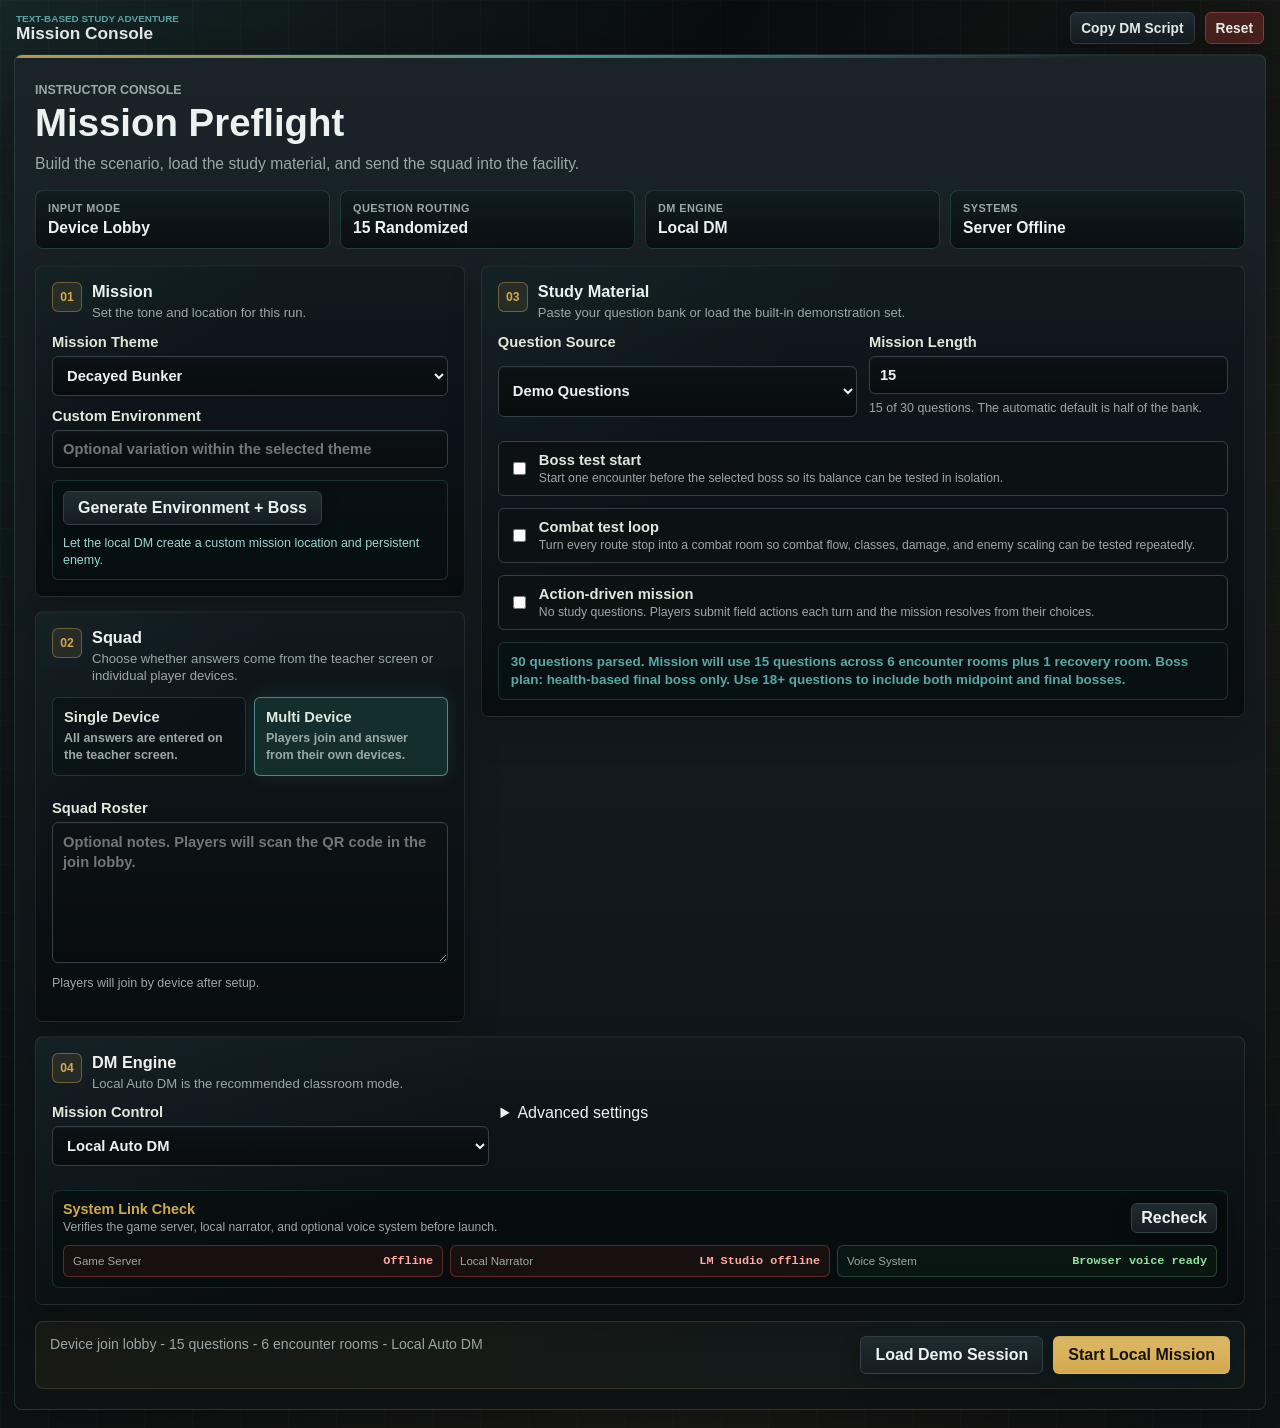
==== commit c11517ad: "Upgrade mission console combat and player experience" ====
--- a/index.html
+++ b/index.html
@@ -5,7 +5,9 @@
     <meta name="viewport" content="width=device-width, initial-scale=1">
     <title>Study Adventure Mission Console</title>
     <link rel="preload" as="image" href="assets/boss-swipe-sprite.webp?v=2" type="image/webp">
-    <link rel="stylesheet" href="styles.css?v=hint-hp-bubble-1">
+    <link rel="preload" as="video" href="assets/boss-eyes-final-intro-60fps.mp4?v=1" type="video/mp4">
+  <link rel="stylesheet" href="styles.css?v=mission-log-overflow-10">
+  <link rel="stylesheet" href="mission-console-live.css?v=37">
   </head>
   <body>
     <div class="app-shell">
@@ -14,13 +16,14 @@
           <p class="eyebrow">Text-Based Study Adventure</p>
           <h1>Mission Console</h1>
         </div>
+        <div id="liveMissionStripMount" class="live-mission-strip-mount" aria-live="polite"></div>
         <div class="topbar-actions">
           <button id="copyScriptBtn" class="ghost" type="button">Copy DM Script</button>
           <button id="resetBtn" class="danger" type="button">Reset</button>
         </div>
       </header>
 
-      <main class="layout">
+      <main class="layout live-console-shell">
         <section class="setup-panel" id="setupPanel" aria-label="Mission preflight">
           <div class="panel-header">
             <p class="eyebrow">Instructor Console</p>
@@ -60,21 +63,13 @@
                 <label>
                   Mission Theme
                   <select id="missionType">
-                    <option>Horror</option>
-                    <option>Military Thriller</option>
-                    <option>Sci-Fi Survival</option>
-                    <option>Cyberpunk</option>
-                    <option>Fantasy Tech</option>
-                    <option>Post-Apocalyptic</option>
-                    <option>Naval Operations</option>
-                    <option>Space Station</option>
-                    <option>Alien Survival</option>
-                    <option>Custom</option>
+                    <option>Decayed Bunker</option>
+                    <option>Abandoned Space Station</option>
                   </select>
                 </label>
                 <label>
                   Custom Environment
-                  <input id="customTheme" type="text" placeholder="RF bunker under a storm-damaged mountain">
+                  <input id="customTheme" type="text" placeholder="Optional variation within the selected theme">
                 </label>
                 <div class="environment-generator">
                   <button id="generateEnvironmentBtn" class="secondary" type="button">Generate Environment + Boss</button>
@@ -481,11 +476,11 @@
           </section>
         </section>
 
-        <section class="map-panel" id="mapPanel" aria-label="Mission map">
-          <div class="map-main">
+        <section class="map-panel live-console-dashboard" id="mapPanel" aria-label="Mission map">
+          <div class="map-main live-console-center-board">
           <div class="panel-header compact">
             <div>
-              <p class="eyebrow">Visual Dungeon Map</p>
+              <p class="eyebrow">Mission Channel</p>
               <h2 id="mapTitle">Awaiting Mission</h2>
             </div>
             <div class="map-header-status">
@@ -510,8 +505,16 @@
           </div>
           <div class="map-wrap">
             <svg id="missionMap" viewBox="0 0 900 560" preserveAspectRatio="xMidYMid meet" role="img" aria-label="Mission route map"></svg>
+            <div id="squadMapMarker" class="map-squad-marker" hidden aria-hidden="true"><i></i></div>
             <section id="combatStage" class="combat-stage" hidden aria-label="Combat visualization">
               <div class="combat-stage-wipe" aria-hidden="true"><i></i><i></i><i></i></div>
+              <div id="combatBossIntro" class="combat-boss-intro" hidden aria-hidden="true">
+                <video id="combatBossIntroVideo" muted playsinline preload="auto" disablepictureinpicture controlslist="nodownload noremoteplayback"
+                  data-mid-src="assets/boss-eyes-intro-july17.mp4?v=1"
+                  data-final-src="assets/boss-eyes-final-intro-60fps.mp4?v=1">
+                  <source src="assets/boss-eyes-intro-july17.mp4?v=1" type="video/mp4">
+                </video>
+              </div>
               <div class="combat-stage-header">
                 <span id="combatStageLabel">HOSTILE CONTACT</span>
                 <strong id="combatStageRound">ROUND 1</strong>
@@ -536,6 +539,16 @@
               <span class="map-failure-short" aria-hidden="true"></span>
             </div>
           </div>
+          <section class="initiative-timeline" id="initiativeTimeline" hidden aria-label="Initiative order">
+            <div class="initiative-timeline-heading">
+              <div>
+                <span class="eyebrow">Combat flow</span>
+                <strong>Initiative Order</strong>
+              </div>
+              <small id="initiativeTimelineStatus">Awaiting combat telemetry</small>
+            </div>
+            <div class="initiative-timeline-track" id="initiativeTimelineTrack" role="list"></div>
+          </section>
           <div class="map-control-dock" id="mapControlDock" aria-label="Single-device answer controls"></div>
           <div class="route-telemetry" id="routeTelemetry">
             <div class="route-telemetry-header">
@@ -560,10 +573,10 @@
               <span><i class="node-dot boss"></i> Boss</span>
               <span><i class="node-dot recovery"></i> Recovery</span>
             </div>
-            <div id="simulatorPanel" class="sim-tool-panel sim-legend-panel" hidden></div>
-          </div>
-          </div>
-          <div class="map-sidebar">
+          </div>
+          <div id="simulatorPanel" class="sim-tool-panel sim-legend-panel" hidden></div>
+          </div>
+          <div class="map-sidebar live-console-left-rail">
           <div class="mission-progress" id="missionProgress">
             <span>Mission Progress</span>
             <strong id="progressSummary">0 / 0 questions resolved</strong>
@@ -587,9 +600,8 @@
             </div>
           </section>
           </div>
-        </section>
-
-        <section class="play-panel" id="playPanel" aria-label="Mission play area">
+
+          <section class="play-panel live-console-right-rail" id="playPanel" aria-label="Mission play area">
           <div class="briefing" id="briefingCard">
             <p class="eyebrow">Briefing</p>
             <h2>Ready for orders</h2>
@@ -713,6 +725,7 @@
               </div>
             </section>
             </div>
+          </section>
           </section>
         </section>
       </main>
@@ -810,8 +823,8 @@
   <script src="local-dm-prompts.js?v=cleanup-2"></script>
   <script src="player-session.js?v=stall-guard-1"></script>
   <script src="action-rooms.js?v=cleanup-1"></script>
-  <script src="combat-system.js?v=classes-tactician-2"></script>
-  <script src="tts-manager.js?v=stall-guard-1"></script>
-  <script src="app.js?v=enforcer-shield-1"></script>
+  <script src="combat-system.js?v=enforcer-reserve-1"></script>
+  <script src="tts-manager.js?v=audio-enabled-3"></script>
+  <script src="app.js?v=boss-ready-audio-11"></script>
 </body>
 </html>
--- a/styles.css
+++ b/styles.css
@@ -672,6 +672,34 @@
   --atmo-edge: #101617;
 }
 
+body.mission-active[data-mission-theme="bunker"] {
+  --accent: #b6a267;
+  --accent-2: #708e62;
+  --atmo-r: 104;
+  --atmo-g: 91;
+  --atmo-b: 45;
+  --atmo-secondary-r: 65;
+  --atmo-secondary-g: 103;
+  --atmo-secondary-b: 71;
+  --atmo-deep: #050704;
+  --atmo-mid: #0d1009;
+  --atmo-edge: #11130c;
+}
+
+body.mission-active[data-mission-theme="space-station"] {
+  --accent: #c3ad79;
+  --accent-2: #718b9e;
+  --atmo-r: 73;
+  --atmo-g: 91;
+  --atmo-b: 103;
+  --atmo-secondary-r: 127;
+  --atmo-secondary-g: 102;
+  --atmo-secondary-b: 72;
+  --atmo-deep: #040607;
+  --atmo-mid: #0b1013;
+  --atmo-edge: #11100e;
+}
+
 body.mission-active[data-mission-theme="military"] {
   --accent: #d2a84f;
   --accent-2: #64b5b2;
@@ -848,6 +876,7 @@
   display: grid;
   place-items: center;
   padding: 16px;
+  overflow-x: hidden;
   transition: background 0.35s ease;
 }
 
@@ -894,6 +923,7 @@
   gap: 14px;
   min-width: 0;
   box-sizing: border-box;
+  overflow: hidden;
   padding: 18px;
   border: 1px solid rgba(90, 167, 164, 0.34);
   border-radius: 8px;
@@ -977,7 +1007,7 @@
 .player-vitals {
   position: relative;
   z-index: 1;
-  display: flex;
+  display: block;
   gap: 10px;
   align-items: center;
   justify-content: space-between;
@@ -1022,6 +1052,18 @@
 }
 
 .player-queued-action-panel[hidden] {
+  display: none;
+}
+
+.player-loadout-area {
+  display: grid;
+  gap: 9px;
+  min-width: 0;
+  width: 100%;
+  box-sizing: border-box;
+}
+
+.player-loadout-area[hidden] {
   display: none;
 }
 
@@ -1246,19 +1288,61 @@
   color: var(--danger);
 }
 
+/* Player devices use a compact, stable stack: vitals, loadout, question,
+   answer result, then the optional haptics control. */
+#missionCard {
+  gap: 9px;
+  padding: 13px;
+}
+
+.player-answer-feedback-panel {
+  min-width: 0;
+  width: 100%;
+  box-sizing: border-box;
+}
+
+.player-answer-feedback-panel[hidden] { display: none; }
+.player-answer-feedback-panel .player-answer-feedback {
+  padding: 6px 8px;
+  border-radius: 6px;
+  font-size: 0.66rem;
+}
+
+.player-haptics-toggle {
+  order: 30;
+  padding: 5px 7px;
+  font-size: 0.68rem;
+}
+
+.player-haptics-toggle input {
+  width: 14px;
+  height: 14px;
+}
+
+.player-haptics-note {
+  order: 31;
+  margin-top: -5px;
+  font-size: 0.6rem;
+  text-align: right;
+}
+
+.player-haptics-note { display: none; }
+.player-haptics-toggle.unsupported + .player-haptics-note { display: block; }
+
 @media (max-width: 560px) {
   body.player-body {
     align-items: start;
     justify-items: center;
     min-height: 100dvh;
-    padding: max(10px, env(safe-area-inset-top)) max(10px, env(safe-area-inset-right)) max(10px, env(safe-area-inset-bottom)) max(10px, env(safe-area-inset-left));
+    padding: max(6px, env(safe-area-inset-top)) max(6px, env(safe-area-inset-right)) max(6px, env(safe-area-inset-bottom)) max(6px, env(safe-area-inset-left));
     overflow-x: hidden;
   }
 
   .player-shell {
     width: 100%;
     max-width: 430px;
-    min-height: calc(100dvh - 20px);
+    min-height: calc(100dvh - 12px);
+    height: calc(100dvh - 12px);
     align-content: center;
     gap: 10px;
   }
@@ -1271,8 +1355,8 @@
     overflow-y: auto;
     overflow-x: hidden;
     overscroll-behavior: contain;
-    gap: 10px;
-    padding: 13px;
+    gap: 6px;
+    padding: 9px;
     border-radius: 7px;
     scrollbar-width: none;
   }
@@ -1286,7 +1370,7 @@
   }
 
   .player-card h1 {
-    font-size: 1.35rem;
+    font-size: 1.16rem;
     line-height: 1.08;
   }
 
@@ -1307,19 +1391,51 @@
     z-index: 2;
     align-items: flex-start;
     flex-direction: column;
-    gap: 4px;
+    gap: 3px;
     min-height: 0;
-    padding: 9px 10px;
+    padding: 6px 8px;
   }
 
   .player-vitals span {
     text-align: left;
+  }
+
+  .player-vitals-modern {
+    gap: 5px;
+  }
+
+  .player-vitals-modern-top {
+    gap: 5px;
+  }
+
+  .player-vitals-class-icon {
+    width: 1.65rem;
+    height: 1.65rem;
+    border-radius: 5px;
+    font-size: 0.95rem;
+  }
+
+  .player-vitals-modern-top strong {
+    font-size: 0.86rem;
+  }
+
+  .player-vitals-modern-top small {
+    font-size: 0.58rem;
+  }
+
+  .player-vitals-modern-top > b {
+    font-size: 0.64rem;
+  }
+
+  .player-vitals-modern-summary {
+    gap: 3px;
+    font-size: 0.56rem;
   }
 
   .player-prompt-area,
   .player-prompt,
   .player-waiting {
-    gap: 9px;
+    gap: 5px;
     min-height: 0;
   }
 
@@ -1328,7 +1444,8 @@
   }
 
   .player-prompt {
-    padding: 10px;
+    gap: 5px;
+    padding: 7px;
   }
 
   .player-prompt > span,
@@ -1337,13 +1454,111 @@
   .player-action-form label,
   .player-submit-status,
   .field-note {
-    font-size: 0.74rem;
+    font-size: 0.64rem;
   }
 
   .playerChoiceBtn {
-    min-height: 46px;
-    gap: 8px;
-    padding: 10px;
+    min-height: 38px;
+    gap: 5px;
+    padding: 6px 7px;
+    font-size: 0.72rem;
+  }
+
+  .player-choice-grid {
+    grid-template-columns: repeat(2, minmax(0, 1fr));
+    gap: 5px;
+  }
+
+  .playerChoiceBtn span {
+    line-height: 1.12;
+  }
+
+  .player-prompt > span {
+    margin-bottom: 2px;
+    padding: 3px 5px;
+    font-size: 0.58rem;
+  }
+
+  .player-prompt > h2 {
+    font-size: 0.8rem;
+    line-height: 1.08;
+  }
+
+  .player-prompt > p[data-prompt-question] {
+    font-size: 0.82rem;
+    line-height: 1.16;
+  }
+
+  .player-submit-status {
+    min-height: 14px;
+    font-size: 0.62rem;
+  }
+
+  .player-countdown {
+    gap: 4px;
+    padding: 5px 6px;
+  }
+
+  .player-countdown-heading strong {
+    font-size: 0.78rem;
+  }
+
+  .player-loadout-area {
+    gap: 4px;
+  }
+
+  .player-class-loadout,
+  .player-inventory-panel {
+    gap: 3px;
+    padding: 5px 6px;
+  }
+
+  .player-class-loadout > small {
+    max-height: 2.25em;
+    overflow: hidden;
+    font-size: 0.55rem;
+    line-height: 1.12;
+  }
+
+  .player-class-loadout-heading strong,
+  .player-inventory-panel > strong {
+    font-size: 0.64rem;
+  }
+
+  .player-ability-btn {
+    min-height: 28px;
+    padding: 4px 6px;
+    font-size: 0.58rem;
+  }
+
+  .player-inventory-row {
+    gap: 3px;
+    padding: 4px 0;
+  }
+
+  .player-inventory-row strong { font-size: 0.6rem; }
+  .player-inventory-row small { font-size: 0.52rem; line-height: 1.12; }
+
+  .player-answer-feedback-panel .player-answer-feedback {
+    gap: 1px;
+    padding: 4px 6px;
+    font-size: 0.58rem;
+    line-height: 1.12;
+  }
+
+  .player-answer-feedback-panel .player-answer-feedback strong {
+    font-size: 0.62rem;
+  }
+
+  .player-haptics-toggle {
+    padding: 3px 5px;
+    font-size: 0.58rem;
+  }
+
+  .player-haptics-note {
+    max-height: 1.2em;
+    overflow: hidden;
+    font-size: 0.52rem;
   }
 
   .player-fill-form,
@@ -1354,6 +1569,90 @@
   .player-fill-form button,
   .player-action-row button {
     width: 100%;
+  }
+
+  /* Mobile player pages use one scrollable column. Keep each dynamic panel
+     in normal flow so abilities, inventory, prompts, and answers cannot
+     paint over one another when their contents change. */
+  #missionCard > *,
+  #missionCard .player-vitals,
+  #missionCard .player-prompt-area,
+  #missionCard .player-loadout-area,
+  #missionCard .player-class-panel,
+  #missionCard .player-queued-action-panel,
+  #missionCard .player-prompt,
+  #missionCard .player-waiting {
+    position: static;
+    z-index: auto;
+    transform: none;
+    flex: 0 0 auto;
+    min-width: 0;
+    max-width: 100%;
+    box-sizing: border-box;
+  }
+
+  #missionCard {
+    align-content: start;
+    justify-content: flex-start;
+  }
+
+  .player-vitals,
+  .player-vitals-modern,
+  .player-prompt-area,
+  .player-prompt,
+  .player-waiting,
+  .player-loadout-area,
+  .player-queued-action-panel,
+  .player-class-panel {
+    width: 100%;
+  }
+
+  .player-vitals {
+    overflow: visible;
+  }
+
+  .player-prompt-area {
+    display: block;
+  }
+
+  .player-prompt-area > .player-prompt,
+  .player-prompt-area > .player-waiting {
+    display: grid;
+  }
+
+  .player-prompt [data-prompt-action],
+  .player-prompt .player-action-form,
+  .player-queued-action-panel .player-action-form,
+  .player-choice-grid,
+  .player-answer-controls,
+  .player-fill-form,
+  .player-action-row,
+  .player-class-action-row,
+  .player-inventory-actions {
+    position: static;
+    width: 100%;
+    min-width: 0;
+    box-sizing: border-box;
+  }
+
+  .player-prompt > h2,
+  .player-prompt > p,
+  .player-prompt .player-submit-status,
+  .player-prompt .player-class-hint,
+  .player-prompt .player-combat-status,
+  .player-prompt .player-countdown,
+  .player-vitals-modern small,
+  .player-inventory-row small {
+    overflow-wrap: anywhere;
+    word-break: normal;
+  }
+
+  .playerChoiceBtn,
+  .player-fill-form button,
+  .player-action-row button,
+  .player-ability-btn {
+    position: relative;
+    z-index: 1;
   }
 }
 
@@ -2649,23 +2948,33 @@
   transition: visibility 0s linear 0.76s, opacity 0.76s ease, filter 0.76s ease, transform 0.76s cubic-bezier(0.16, 0.76, 0.24, 1);
 }
 
-body.dashboard-booting.dashboard-stage-map .map-main > .panel-header,
-body.dashboard-booting.dashboard-stage-map .map-main > .map-wrap,
-body.dashboard-booting.dashboard-stage-telemetry .map-main > .legend,
-body.dashboard-booting.dashboard-stage-telemetry .map-main > .route-telemetry,
-body.dashboard-booting.dashboard-stage-telemetry .map-main > .map-emergency-timer,
-body.dashboard-booting.dashboard-stage-telemetry .map-sidebar > .mission-progress,
-body.dashboard-booting.dashboard-stage-telemetry .map-sidebar > .last-answer-panel,
-body.dashboard-booting.dashboard-stage-log .play-panel > .briefing,
-body.dashboard-booting.dashboard-stage-log .play-panel > .mission-log-heading,
-body.dashboard-booting.dashboard-stage-encounter .play-panel > .encounter,
-body.dashboard-booting.dashboard-stage-status .play-panel > .status-update-panel,
-body.dashboard-booting.dashboard-stage-operators .map-sidebar > .status-grid,
-body.dashboard-booting.dashboard-stage-supplies .map-sidebar > .inventory-actions,
-body.dashboard-booting.dashboard-stage-tools .map-main > .map-control-dock,
-body.dashboard-booting.dashboard-stage-tools .map-sidebar > .player-session-panel,
-body.dashboard-booting.dashboard-stage-tools .play-panel > .play-control-dock,
-body.dashboard-booting.dashboard-stage-tools .play-panel > .mission-utility-shell {
+/* Mission mode normally forces the challenge timer visible. During the boot
+   cascade, keep it concealed until its explicit final center-column stage. */
+body.mission-active.dashboard-booting:not(.dashboard-stage-center-timer) .map-main > .map-emergency-timer {
+  visibility: hidden;
+  opacity: 0;
+  filter: blur(7px) brightness(0.55);
+  transform: translateY(14px) scale(0.985);
+}
+
+body.dashboard-booting.dashboard-stage-center-top .map-main > .panel-header,
+body.dashboard-booting.dashboard-stage-center-screen .map-main > .map-wrap,
+body.dashboard-booting.dashboard-stage-center-initiative .map-main > .initiative-timeline,
+body.dashboard-booting.dashboard-stage-center-legend .map-main > .legend,
+body.dashboard-booting.dashboard-stage-center-simulator .map-main > .sim-tool-panel,
+body.dashboard-booting.dashboard-stage-center-controls .map-main > .map-control-dock,
+body.dashboard-booting.dashboard-stage-center-route .map-main > .route-telemetry,
+body.dashboard-booting.dashboard-stage-center-timer .map-main > .map-emergency-timer,
+body.dashboard-booting.dashboard-stage-left-progress .map-sidebar > .mission-progress,
+body.dashboard-booting.dashboard-stage-left-operators .map-sidebar > .status-grid,
+body.dashboard-booting.dashboard-stage-left-supplies .map-sidebar > .inventory-actions,
+body.dashboard-booting.dashboard-stage-left-devices .map-sidebar > .player-session-panel,
+body.dashboard-booting.dashboard-stage-right-log .play-panel > .briefing,
+body.dashboard-booting.dashboard-stage-right-log .play-panel > .mission-log-heading,
+body.dashboard-booting.dashboard-stage-right-encounter .play-panel > .encounter,
+body.dashboard-booting.dashboard-stage-right-status .play-panel > .status-update-panel,
+body.dashboard-booting.dashboard-stage-right-tools .play-panel > .play-control-dock,
+body.dashboard-booting.dashboard-stage-right-tools .play-panel > .mission-utility-shell {
   visibility: visible;
   opacity: 1;
   filter: blur(0);
@@ -2680,7 +2989,7 @@
   transform: translateX(-24px) scale(0.94);
 }
 
-body.dashboard-booting.dashboard-stage-operators .status-grid .status-card {
+body.dashboard-booting.dashboard-stage-left-operators .status-grid .status-card {
   animation: dashboardOperatorDeploy 0.72s cubic-bezier(0.13, 0.84, 0.23, 1.18) calc(var(--operator-boot-index, 0) * 0.28s) both;
 }
 
@@ -7352,7 +7661,8 @@
 .chat-transcript-scroll-inner {
   display: grid;
   gap: 7px;
-  will-change: transform;
+  min-width: 0;
+  max-width: 100%;
 }
 
 .chat-transcript::-webkit-scrollbar {
@@ -7377,6 +7687,7 @@
 .transcript-entry p {
   margin: 0;
   white-space: pre-line;
+  overflow-wrap: anywhere;
 }
 
 .final-mission-entry h3 {
@@ -8099,54 +8410,47 @@
   stroke: #7f8b79;
 }
 
-.route-line.discovering {
-  animation: routeLineDiscovery 0.72s ease-out both;
-}
-
-.route-trail {
+.route-line.active {
   stroke: var(--accent-2);
-  stroke-width: 7;
-  stroke-linecap: round;
-  stroke-dasharray: 13 10;
-  fill: none;
-  filter: drop-shadow(0 0 7px rgba(90, 167, 164, 0.9));
-  animation: routeSegmentGlow 0.76s ease-in-out infinite alternate;
-}
-
-.route-trail.incorrect {
-  stroke: var(--incorrect);
-  filter: drop-shadow(0 0 7px rgba(188, 81, 72, 0.94));
-}
-
-.squad-marker-halo {
-  fill: rgba(90, 167, 164, 0.14);
-  stroke: rgba(233, 255, 255, 0.76);
-  stroke-width: 2;
-}
-
-.squad-marker {
+}
+
+.map-squad-marker {
+  position: absolute;
+  left: 0;
+  top: 0;
+  z-index: 3;
+  width: 22px;
+  height: 22px;
   pointer-events: none;
-}
-
-.squad-marker.stationary .squad-marker-dot {
-  fill: var(--accent);
-  filter: drop-shadow(0 0 9px rgba(217, 184, 95, 0.88));
-}
-
-.squad-marker-dot {
-  fill: var(--accent-2);
-  stroke: #e9ffff;
-  stroke-width: 2;
-  filter: drop-shadow(0 0 8px rgba(188, 81, 72, 0.96));
-}
-
-.squad-marker.incorrect .squad-marker-halo {
-  fill: rgba(188, 81, 72, 0.16);
-  stroke: rgba(255, 211, 205, 0.82);
-}
-
-.squad-marker.incorrect .squad-marker-dot {
-  fill: var(--incorrect);
+  border: 2px solid rgba(233, 255, 255, 0.82);
+  border-radius: 50%;
+  background: rgba(90, 167, 164, 0.16);
+  contain: strict;
+}
+
+.map-squad-marker[hidden] {
+  display: none;
+}
+
+.map-squad-marker.traveling {
+  transition: transform 2.2s cubic-bezier(0.22, 0.72, 0.2, 1);
+  will-change: transform;
+}
+
+.map-squad-marker i {
+  position: absolute;
+  inset: 5px;
+  border-radius: 50%;
+  background: var(--accent-2);
+}
+
+.map-squad-marker.incorrect {
+  border-color: rgba(255, 211, 205, 0.86);
+  background: rgba(188, 81, 72, 0.18);
+}
+
+.map-squad-marker.incorrect i {
+  background: var(--incorrect);
 }
 
 .map-node {
@@ -8471,7 +8775,7 @@
   body.dashboard-booting .map-main > *,
   body.dashboard-booting .map-sidebar > *,
   body.dashboard-booting .play-panel > *,
-  body.dashboard-booting.dashboard-stage-operators .status-grid .status-card,
+  body.dashboard-booting.dashboard-stage-left-operators .status-grid .status-card,
   body.dashboard-map-boot .map-wrap,
   body.dashboard-map-boot .map-static-overlay,
   body.dashboard-stage-map-lock #missionMap,
@@ -8502,7 +8806,7 @@
     animation: none !important;
   }
 
-  body.dashboard-booting.dashboard-stage-operators .status-grid .status-card {
+  body.dashboard-booting.dashboard-stage-left-operators .status-grid .status-card {
     opacity: 1;
     filter: none;
     transform: none;
@@ -8583,7 +8887,8 @@
     repeating-linear-gradient(97deg, transparent 0 6px, rgba(255,70,48,0.1) 7px 8px);
   background-size: 9px 7px, 17px 13px;
   mix-blend-mode: screen;
-  animation: combat-static 0.3s steps(2, end) infinite;
+  opacity: 0.22;
+  animation: combat-static 0.75s steps(2, end) infinite;
 }
 
 .combat-stage.entering {
@@ -8591,10 +8896,19 @@
   animation: combat-stage-reveal 1.65s steps(1, end) both;
 }
 .combat-stage.entering::before { animation: combat-layer-reveal 1.65s steps(1, end) both; }
-.combat-stage.entering::after { animation: combat-layer-reveal 1.65s steps(1, end) both, combat-static 0.3s steps(2, end) 1.65s infinite; }
-.map-panel.combat-map-zooming #missionMap {
-  transform-origin: var(--combat-zoom-x, 50%) var(--combat-zoom-y, 50%);
-  animation: combat-map-contact-zoom 1.15s cubic-bezier(.68,0,.3,1) both;
+.combat-stage.entering::after { animation: combat-layer-reveal 1.65s steps(1, end) both, combat-static 0.75s steps(2, end) 1.65s 4; }
+.map-panel.combat-map-transitioning .map-static-overlay {
+  opacity: 0.08;
+  animation: none;
+  filter: none;
+  mix-blend-mode: normal;
+}
+.map-panel.combat-map-transitioning .map-static-overlay::before,
+.map-panel.combat-map-transitioning .map-static-overlay::after {
+  animation: none;
+}
+.map-panel.combat-map-transitioning .map-wrap::after {
+  animation: combat-map-contact-blackout 1.15s cubic-bezier(.68,0,.3,1) both;
 }
 .combat-stage.exiting { opacity: 0; filter: blur(5px) saturate(0.35); pointer-events: none; }
 .combat-stage.entering .combat-party-formation {
@@ -8632,12 +8946,11 @@
 .combat-stage.entering .combat-stage-wipe i:nth-child(2) { animation-delay: 1.12s; }
 .combat-stage.entering .combat-stage-wipe i:nth-child(3) { animation-delay: 1.24s; }
 
-@keyframes combat-map-contact-zoom {
-  0%, 13%, 28% { transform: scale(1); filter: brightness(1); }
-  7%, 21% { transform: scale(1.012); filter: brightness(1.16) saturate(0.88); }
-  34% { transform: scale(1); filter: brightness(1); }
-  60% { transform: scale(7); filter: brightness(0.28) blur(0.5px); }
-  82%, 100% { transform: scale(11); filter: brightness(0) blur(1px); }
+@keyframes combat-map-contact-blackout {
+  0%, 13%, 28%, 34% { opacity: 0; }
+  7%, 21% { opacity: 0.12; }
+  60% { opacity: 0.42; }
+  82%, 100% { opacity: 1; }
 }
 
 @keyframes combat-stage-reveal {
@@ -8719,6 +9032,13 @@
 .combat-enemy-unit:nth-child(2) { animation-delay: -1.1s; }
 .combat-enemy-unit:nth-child(3) { animation-delay: -2.2s; }
 
+/* Standard enemies remain visually anchored between actions. Entrance, attack,
+   hit, stun, and defeat states use more specific rules later in this sheet. */
+.combat-enemy-unit:not(.boss) {
+  width: min(13.05rem, 31%);
+  animation: none;
+}
+
 .combat-unit-sprite {
   position: relative;
   display: grid;
@@ -8729,6 +9049,23 @@
   color: #ff7562;
   font-size: clamp(2.2rem, 6vw, 4.5rem);
   filter: drop-shadow(0 0 10px rgba(255, 76, 57, 0.72));
+}
+
+.combat-enemy-image-sprite {
+  width: clamp(8.1rem, 15vw, 13.2rem);
+  aspect-ratio: 0.9;
+  font-size: 0;
+}
+
+.combat-enemy-image {
+  display: block;
+  width: 100%;
+  height: 100%;
+  object-fit: contain;
+  object-position: center bottom;
+  pointer-events: none;
+  user-select: none;
+  filter: drop-shadow(0 0 12px rgba(255, 62, 48, 0.48));
 }
 
 .combat-enemy-unit.medium .combat-unit-sprite { color: #f2a54d; transform: scale(1.08); }
@@ -8806,8 +9143,8 @@
   transform: none;
   transform-origin: 50% 37%;
   background:
-    radial-gradient(ellipse at 37% 37%, rgba(255, 0, 8, 0.56), transparent 8%),
-    radial-gradient(ellipse at 63% 37%, rgba(255, 0, 8, 0.56), transparent 8%),
+    radial-gradient(ellipse at 37% 45%, rgba(255, 0, 8, 0.56), transparent 8%),
+    radial-gradient(ellipse at 63% 45%, rgba(255, 0, 8, 0.56), transparent 8%),
     linear-gradient(180deg, rgba(24, 0, 2, 0), rgba(9, 0, 1, 0.14)),
     url("assets/boss-eyes-optimized.webp") center -6rem / 100% auto no-repeat;
   background-blend-mode: screen, screen, multiply, normal;
@@ -8839,7 +9176,7 @@
 .combat-stage.entering.boss-fight::after {
   animation:
     combat-layer-reveal 1.65s steps(1, end) both,
-    combat-static 0.3s steps(2, end) 1.65s infinite,
+    combat-static 0.6s steps(2, end) 1.65s 3,
     combat-boss-entry-glitch-static 1.15s steps(1, end) 3.05s both;
 }
 .combat-stage.boss-fight.boss-eyes-attacking::before { animation: combat-boss-background-attack 1.02s cubic-bezier(.2,.8,.25,1) both; }
@@ -9042,6 +9379,9 @@
 .combat-party-unit.answer-wrong { border-color: rgba(255, 190, 75, 0.92); box-shadow: inset 0 0 18px rgba(225, 135, 28, 0.2), 0 0 12px rgba(255, 162, 42, 0.16); }
 .combat-answer-cue { position: absolute; top: 0.34rem; right: 0.4rem; color: #68e49b; font-size: 0.48rem; letter-spacing: 0.06em; }
 .combat-party-unit.answer-wrong .combat-answer-cue { color: #ffc25d; }
+.status-card-ability-armed { border-color: color-mix(in srgb, var(--player-color, #9eeeff) 82%, #ffffff); box-shadow: inset 0 0 18px color-mix(in srgb, var(--player-color, #9eeeff) 18%, transparent), 0 0 14px color-mix(in srgb, var(--player-color, #9eeeff) 28%, transparent); }
+.ability-armed-badge { display: inline-flex; align-items: center; justify-content: center; min-width: 3.1rem; padding: 2px 5px; border: 1px solid currentColor; border-radius: 999px; color: #fff1a5; background: rgba(102, 75, 12, 0.62); font-size: .52rem; font-weight: 900; letter-spacing: .08em; animation: abilityArmedPulse 1.4s ease-in-out infinite; }
+@keyframes abilityArmedPulse { 0%, 100% { box-shadow: 0 0 0 rgba(255, 221, 103, 0); } 50% { box-shadow: 0 0 10px rgba(255, 221, 103, 0.42); } }
 
 .combat-action-banner {
   position: absolute;
@@ -9080,6 +9420,8 @@
 .combat-party-unit.ability-casting { z-index: 9; border-color: #bfefff; box-shadow: 0 0 22px rgba(106, 231, 255, 0.72), inset 0 0 20px rgba(106, 231, 255, 0.18); animation: combat-ability-cast 0.62s ease; }
 .combat-party-unit.healing { border-color: #8ff0a4; box-shadow: 0 0 24px rgba(110, 240, 137, 0.72), inset 0 0 20px rgba(110, 240, 137, 0.2); animation: combat-heal-pulse 0.62s ease; }
 .combat-party-unit.ability-targeted { border-color: #ffe477; box-shadow: 0 0 22px rgba(255, 210, 74, 0.68), inset 0 0 18px rgba(255, 210, 74, 0.18); }
+.combat-party-unit.redirect-source { border-color: #ff7474; box-shadow: 0 0 28px rgba(255, 62, 54, 0.78), inset 0 0 20px rgba(255, 62, 54, 0.22); animation: redirect-source-pull 0.82s ease both; }
+.combat-party-unit.redirect-target { border-color: #73eaff; box-shadow: 0 0 34px rgba(74, 215, 255, 0.95), inset 0 0 24px rgba(74, 215, 255, 0.3); animation: redirect-target-intercept 0.9s ease both; }
 .combat-bubble {
   position: absolute;
   z-index: 11;
@@ -9133,6 +9475,8 @@
 }
 @keyframes combat-hit-shake { 20%, 70% { transform: translateX(-7px); } 45%, 90% { transform: translateX(7px); } }
 @keyframes combat-block-flash { 0%, 100% { filter: brightness(1); } 35%, 70% { box-shadow: 0 0 20px rgba(115,232,255,0.8); filter: brightness(1.75); } }
+@keyframes redirect-source-pull { 0%, 100% { transform: translateX(0); filter: brightness(1); } 35% { transform: translateX(-8px) scale(0.96); filter: brightness(1.8) saturate(1.45); } 70% { transform: translateX(5px) scale(1.02); } }
+@keyframes redirect-target-intercept { 0%, 100% { transform: translateX(0) scale(1); filter: brightness(1); } 28% { transform: translateX(-10px) scale(1.04); filter: brightness(2.1) saturate(1.5); } 55% { transform: translateX(12px) scale(1.1); filter: brightness(2.35) saturate(1.55); } 78% { transform: translateX(-4px) scale(1.02); } }
 @keyframes combat-stunned-shake { 15%, 45%, 75% { transform: translateX(-9px) rotate(-2deg); } 30%, 60%, 90% { transform: translateX(9px) rotate(2deg); } }
 @keyframes combat-enemy-idle { 0%, 100% { transform: translate(0, 0) rotate(-1deg); } 45% { transform: translate(6px, -5px) rotate(1deg); } 72% { transform: translate(-4px, 2px) rotate(0); } }
 @keyframes combat-warning-light { 0%, 100% { box-shadow: inset 0 0 8px rgba(255,48,32,0.14); } 50% { box-shadow: inset 0 0 28px rgba(255,48,32,0.48), 0 0 14px rgba(255,48,32,0.22); } }
@@ -9175,6 +9519,37 @@
   --swipe-overlay-tone: hue-rotate(148deg) saturate(0.72) brightness(1.35) drop-shadow(0 0 0.55rem rgba(59, 220, 255, 0.95));
 }
 
+.combat-fatal-redirect {
+  position: absolute;
+  z-index: 19;
+  left: 50%;
+  top: 48%;
+  width: min(76%, 42rem);
+  min-height: 3.2rem;
+  display: grid;
+  place-items: center;
+  padding: 0.5rem 1rem;
+  pointer-events: none;
+  border: 2px solid rgba(119, 233, 255, 0.92);
+  border-left-color: rgba(255, 84, 84, 0.95);
+  border-right-color: rgba(255, 84, 84, 0.95);
+  background: linear-gradient(90deg, rgba(255, 39, 39, 0.1), rgba(41, 194, 255, 0.26), rgba(255, 39, 39, 0.1));
+  color: #efffff;
+  font-size: clamp(0.75rem, 1.8vw, 1.1rem);
+  font-weight: 1000;
+  letter-spacing: 0.2em;
+  text-shadow: 0 0 8px #45ddff, 0 0 12px #ff4545;
+  transform: translate(-50%, -50%) scaleX(0.18);
+  animation: fatal-redirect-banner 0.98s ease-out both;
+}
+
+@keyframes fatal-redirect-banner {
+  0% { opacity: 0; transform: translate(-50%, -50%) scaleX(0.18); filter: blur(7px); }
+  18% { opacity: 1; transform: translate(-50%, -50%) scaleX(1.08); filter: blur(0); }
+  42% { transform: translate(-50%, -50%) scaleX(0.98); box-shadow: 0 0 34px rgba(66, 221, 255, 0.65), inset 0 0 22px rgba(255, 63, 63, 0.25); }
+  100% { opacity: 0; transform: translate(-50%, -50%) scaleX(1.02); filter: blur(2px); }
+}
+
 @keyframes combat-boss-swipe-travel {
   0% { opacity: 0; }
   8% { opacity: 1; }
@@ -9226,6 +9601,7 @@
 }
 
 .combat-damage-float.block { color: #85edff; text-shadow: 0 2px 0 #000, 0 0 8px #43d8ff; }
+.combat-damage-float.redirect { color: #fff0a1; text-shadow: 0 2px 0 #000, 0 0 10px #ff4e4e, 0 0 20px #49dfff; font-size: clamp(0.82rem, 2.4vw, 1.5rem); }
 .combat-damage-float.damage { white-space: pre-line; line-height: 1.05; }
 .combat-damage-float.xp {
   top: 48%;
@@ -9482,6 +9858,7 @@
 button.player-ability-label { cursor: pointer; }
 button.player-ability-label:disabled { cursor: default; opacity: 0.58; }
 .player-ability-state { margin-left: 2px; color: #8fe39c; font-size: 0.46rem; letter-spacing: 0.05em; }
+.player-ability-reserve { color: #86e8ff; font-size: 0.46rem; letter-spacing: 0.04em; }
 .player-ability-state.recharging { color: #ffb875; animation: ability-recharge-pulse 1.6s ease-in-out infinite; }
 .player-item-slots { display: inline-flex; align-items: center; gap: 5px; flex: 0 0 auto; }
 .player-ability-notice-inline { flex: 1 1 100%; color: #c9fffb; font-size: 0.48rem; letter-spacing: 0.02em; }
@@ -9516,6 +9893,11 @@
 .player-vitals-modern-top > b { color: #ffe18a; font-size: 0.72rem; }
 .player-vitals-modern-summary { display: flex; flex-wrap: wrap; gap: 5px; color: #b8cbd1; font-size: 0.64rem; }
 .player-vitals-modern-summary span { padding: 2px 5px; border: 1px solid rgba(255,255,255,0.1); border-radius: 3px; background: rgba(4, 12, 16, 0.54); }
+.player-answer-feedback { display: grid; gap: 2px; padding: 6px 8px; border-left: 3px solid #7ce7a5; background: rgba(12, 55, 40, 0.46); color: #d8f7e4; font-size: 0.66rem; line-height: 1.25; }
+.player-answer-feedback strong { letter-spacing: 0.08em; font-size: 0.68rem; }
+.player-answer-feedback.wrong { border-left-color: #ff9b72; background: rgba(71, 29, 22, 0.48); color: #ffe0d5; }
+.player-answer-feedback.wrong strong { color: #ffb08f; }
+.player-answer-feedback span { overflow-wrap: anywhere; }
 .player-class-loadout, .player-inventory-panel { display: grid; gap: 5px; min-width: 0; padding: 8px; border: 1px solid color-mix(in srgb, var(--player-class-color, #9eeeff) 28%, transparent); border-radius: 6px; background: rgba(4, 12, 16, 0.56); }
 .player-class-loadout > small { color: #a9c1c8; font-size: 0.64rem; line-height: 1.35; }
 .player-class-loadout-heading { display: flex; align-items: center; justify-content: space-between; gap: 8px; min-width: 0; }
@@ -9524,14 +9906,25 @@
 .player-class-loadout-heading.empowered b { color: #ffd47a; }
 .player-class-loadout-heading b { color: #8fe39c; font-size: 0.58rem; letter-spacing: 0.05em; }
 .player-class-loadout-heading b.recharging { color: #ffb875; animation: ability-recharge-pulse 1.6s ease-in-out infinite; }
+.player-class-loadout-heading b.optimistic-arming { color: #ffe07a; animation: ability-recharge-pulse 0.7s ease-in-out infinite; }
 .player-class-action-row { display: grid; grid-template-columns: minmax(0, 1fr); gap: 6px; min-width: 0; }
 .tactician-protocol-picker { display: inline-flex; align-items: center; gap: .28rem; color: var(--muted, #8ea3b5); font-size: .62rem; letter-spacing: .06em; text-transform: uppercase; }
 .tactician-protocol-picker select { min-width: 4.8rem; padding: .2rem .3rem; border: 1px solid color-mix(in srgb, var(--player-color, #9eeeff) 45%, #1d2934); border-radius: .3rem; background: #0b1219; color: #d8ecf4; font: inherit; letter-spacing: .02em; text-transform: none; }
+.tactician-protocol-button { display: grid; grid-template-columns: auto 1fr; align-items: center; gap: 1px 6px; width: 100%; min-height: 42px; padding: 6px 8px; border: 1px solid rgba(126, 213, 255, 0.45); border-radius: 6px; color: #e9fbff; background: linear-gradient(135deg, rgba(25, 84, 105, 0.9), rgba(7, 26, 38, 0.92)); text-align: left; cursor: pointer; }
+.tactician-protocol-button span { grid-row: 1 / span 2; display: grid; place-items: center; width: 1.45rem; height: 1.45rem; border: 1px solid currentColor; border-radius: 50%; color: #9eeeff; font-size: .48rem; font-weight: 900; writing-mode: vertical-rl; }
+.tactician-protocol-button strong { font-size: .7rem; letter-spacing: .12em; }
+.tactician-protocol-button small { color: #a9c9d4; font-size: .55rem; letter-spacing: .05em; text-transform: uppercase; }
+.tactician-protocol-button.protocol-guard { border-color: rgba(255, 212, 112, 0.64); background: linear-gradient(135deg, rgba(100, 76, 25, 0.9), rgba(37, 28, 12, 0.92)); }
+.tactician-protocol-button.protocol-guard span { color: #ffd56f; }
+.tactician-protocol-button.protocol-support { border-color: rgba(110, 242, 171, 0.6); background: linear-gradient(135deg, rgba(23, 94, 72, 0.9), rgba(8, 37, 31, 0.92)); }
+.tactician-protocol-button.protocol-support span { color: #7cf0b4; }
+.tactician-protocol-button:disabled { opacity: .42; cursor: default; }
 .player-ability-btn { width: 100%; min-height: 34px; padding: 6px 7px; border: 1px solid color-mix(in srgb, var(--player-class-color, #9eeeff) 52%, transparent); border-radius: 4px; color: #e9fbff; background: rgba(11, 43, 52, 0.78); font-size: 0.62rem; font-weight: 800; cursor: pointer; }
 .player-ability-btn:disabled { opacity: 0.42; cursor: default; }
 .player-ability-target { width: 100%; min-width: 0; max-width: none; box-sizing: border-box; padding: 6px 7px; border: 1px solid rgba(255, 216, 131, 0.45); border-radius: 4px; color: #ffe7a4; background: rgba(33, 25, 10, 0.82); font-size: 0.66rem; }
 .player-target-field { display: grid; grid-template-columns: minmax(0, 1fr); gap: 3px; min-width: 0; color: #d9c584; font-size: 0.57rem; letter-spacing: 0.04em; text-transform: uppercase; }
 .player-class-action-row .player-ability-btn, .player-class-action-row .player-ability-target { width: 100%; min-width: 0; box-sizing: border-box; }
+.player-class-loadout.armed { border-color: #ffe07a; box-shadow: 0 0 16px rgba(255, 211, 88, 0.2), inset 0 0 16px rgba(255, 211, 88, 0.08); }
 .player-target-picker-device { display: grid; gap: 5px; min-width: 0; padding: 6px; border: 1px solid rgba(255, 216, 131, 0.24); border-radius: 5px; background: rgba(24, 20, 10, 0.48); }
 .player-target-picker-heading { display: flex; align-items: center; justify-content: space-between; gap: 6px; color: #ffe7a4; font-size: 0.58rem; font-weight: 900; letter-spacing: 0.06em; text-transform: uppercase; }
 .player-target-picker-heading small { color: #9fb6bd; font-size: 0.52rem; font-weight: 600; letter-spacing: 0; text-transform: none; }
@@ -9566,3 +9959,1155 @@
 @keyframes player-notice-in { from { opacity: 0; transform: translateY(-3px); } to { opacity: 1; transform: translateY(0); } }
 .status-card-heading .answer-submit-badge { position: static; transform: none; margin-left: auto; min-width: 0; height: 18px; padding: 0 5px; font-size: 0.48rem; }
 body.mission-active .answer-result-badge { width: 18px; height: 18px; font-size: 0.78rem; }
+
+/* Final mobile overrides: these appear after the device-loadout rules so a
+   later desktop declaration cannot expand the phone layout again. */
+@media (max-width: 560px) {
+  #missionCard {
+    gap: 6px;
+    padding: 9px;
+    overflow-y: auto;
+  }
+
+  .player-vitals-modern { gap: 5px; }
+  .player-vitals-modern-top { gap: 5px; }
+  .player-vitals-class-icon { width: 1.65rem; height: 1.65rem; border-radius: 5px; font-size: 0.95rem; }
+  .player-vitals-modern-top strong { font-size: 0.86rem; }
+  .player-vitals-modern-top small { font-size: 0.58rem; }
+  .player-vitals-modern-top > b { font-size: 0.64rem; }
+  .player-vitals-modern-summary { gap: 3px; font-size: 0.56rem; }
+
+  .player-loadout-area { gap: 4px; }
+  .player-class-loadout, .player-inventory-panel { gap: 3px; padding: 5px 6px; }
+  .player-class-loadout > small { max-height: 2.25em; overflow: hidden; font-size: 0.55rem; line-height: 1.12; }
+  .player-class-loadout-heading strong, .player-inventory-panel > strong { font-size: 0.64rem; }
+  .player-ability-btn { min-height: 28px; padding: 4px 6px; font-size: 0.58rem; }
+  .player-inventory-row { gap: 3px; padding: 4px 0; }
+  .player-inventory-row strong { font-size: 0.6rem; }
+  .player-inventory-row small { font-size: 0.52rem; line-height: 1.12; }
+
+  .player-prompt { gap: 3px; padding: 5px 6px; }
+  .player-prompt > span { margin-bottom: 1px; padding: 2px 4px; font-size: 0.54rem; }
+  .player-prompt > h2 { font-size: 0.7rem; line-height: 1.04; }
+  .player-prompt > p[data-prompt-question] { font-size: 0.76rem; line-height: 1.1; }
+  .player-prompt .player-class-hint { max-height: 1.2em; overflow: hidden; font-size: 0.58rem; line-height: 1.1; }
+  .player-choice-grid { grid-template-columns: repeat(2, minmax(0, 1fr)); gap: 3px; }
+  .playerChoiceBtn { min-height: 32px; gap: 4px; padding: 4px 5px; font-size: 0.66rem; line-height: 1.05; }
+  .playerChoiceBtn span { line-height: 1.05; }
+  .player-submit-status { min-height: 11px; font-size: 0.56rem; line-height: 1.05; }
+  .player-countdown { gap: 3px; padding: 3px 5px; }
+  .player-countdown-heading { font-size: 0.62rem; }
+  .player-countdown-heading strong { font-size: 0.7rem; }
+  .player-countdown-track { height: 3px; }
+  .player-boss-alert { margin: 2px 0; padding: 4px 5px; font-size: 0.62rem; }
+  .player-action-form { gap: 3px; margin-top: 2px; padding-top: 4px; }
+  .player-action-form label { gap: 3px; font-size: 0.6rem; }
+  .player-action-form input,
+  .player-action-form button,
+  .player-fill-form input,
+  .player-fill-form button { min-height: 30px; padding: 4px 6px; font-size: 0.66rem; }
+
+  .player-answer-feedback-panel .player-answer-feedback { gap: 1px; padding: 4px 6px; font-size: 0.58rem; line-height: 1.12; }
+  .player-answer-feedback-panel .player-answer-feedback strong { font-size: 0.62rem; }
+  .player-haptics-toggle { padding: 3px 5px; font-size: 0.58rem; }
+  .player-haptics-toggle input { width: 14px; height: 14px; }
+  .player-haptics-note { max-height: 1.2em; overflow: hidden; font-size: 0.52rem; }
+}
+
+/* Keep the player question/action flow compact at every viewport. The answer
+   choices are always a predictable 2x2 quadrant, and queued actions follow
+   the answer result instead of competing with the question header. */
+.player-prompt {
+  gap: 6px;
+  padding: 8px;
+}
+
+.player-prompt > span {
+  margin-bottom: 0;
+  padding: 3px 6px;
+  font-size: 0.64rem;
+  line-height: 1;
+}
+
+.player-prompt > h2 {
+  font-size: 0.92rem;
+  line-height: 1.05;
+}
+
+.player-prompt > p[data-prompt-question] {
+  line-height: 1.16;
+}
+
+.player-answer-controls,
+.player-choice-grid {
+  min-height: 0;
+  gap: 6px;
+}
+
+.player-choice-grid {
+  grid-template-columns: repeat(2, minmax(0, 1fr));
+}
+
+.playerChoiceBtn {
+  min-height: 44px;
+  padding: 6px 8px;
+}
+
+.player-queued-action-panel {
+  padding: 5px 7px;
+  border-radius: 6px;
+}
+
+.player-queued-action-panel .player-action-form {
+  gap: 3px;
+  margin-top: 0;
+  padding-top: 0;
+  border-top: 0;
+}
+
+.player-queued-action-panel .player-action-form label {
+  gap: 3px;
+  font-size: 0.62rem;
+}
+
+.player-queued-action-panel .player-action-row {
+  grid-template-columns: minmax(0, 1fr) auto;
+  gap: 5px;
+}
+
+.player-queued-action-panel .player-action-row input,
+.player-queued-action-panel .player-action-row button,
+.player-queued-action-panel .player-auto-action-btn {
+  min-height: 28px;
+  padding: 4px 6px;
+  font-size: 0.62rem;
+}
+
+.player-queued-action-panel .player-action-row button {
+  width: auto;
+}
+
+.player-queued-action-panel .player-auto-action-btn {
+  min-height: 24px;
+}
+
+@media (max-width: 560px) {
+  .player-prompt {
+    gap: 3px;
+    padding: 5px 6px;
+  }
+
+  .player-prompt > span {
+    padding: 2px 4px;
+    font-size: 0.54rem;
+  }
+
+  .player-prompt > h2 {
+    font-size: 0.7rem;
+    line-height: 1.04;
+  }
+
+  .player-prompt > p[data-prompt-question] {
+    line-height: 1.1;
+  }
+
+  .player-choice-grid {
+    gap: 3px;
+  }
+
+  .playerChoiceBtn {
+    min-height: 32px;
+    padding: 4px 5px;
+  }
+
+  .player-queued-action-panel .player-action-row {
+    grid-template-columns: minmax(0, 1fr) auto;
+  }
+}
+
+/* Reference player layout: identity and vitals span the card, abilities/items
+   and personal actions share the middle row, and the challenge owns the full
+   width below them. */
+@media (min-width: 701px) {
+  #missionCard {
+    grid-template-columns: repeat(2, minmax(0, 1fr));
+    align-items: start;
+    column-gap: 12px;
+    row-gap: 10px;
+  }
+
+  #missionCard > .player-topline,
+  #missionCard > #playerIdentity,
+  #missionCard > #playerVitals,
+  #missionCard > #playerClassPanel,
+  #missionCard > #playerPromptArea,
+  #missionCard > #playerAnswerFeedbackPanel,
+  #missionCard > .player-haptics-toggle,
+  #missionCard > .player-haptics-note {
+    grid-column: 1 / -1;
+  }
+
+  #missionCard > #playerLoadoutArea { grid-column: 1; }
+  #missionCard > #playerQueuedActionPanel { grid-column: 2; }
+}
+
+.player-loadout-area {
+  gap: 10px;
+  padding: 12px;
+  border: 1px solid rgba(90, 167, 164, 0.3);
+  border-radius: 8px;
+  background: rgba(8, 15, 17, 0.68);
+}
+
+.player-loadout-section-heading {
+  margin: 0;
+  color: #b6c3c6;
+  font-size: 0.92rem;
+  letter-spacing: 0.04em;
+  text-transform: uppercase;
+}
+
+.player-class-loadout,
+.player-inventory-panel {
+  padding: 10px;
+  border-radius: 7px;
+}
+
+.player-queued-action-panel {
+  min-height: 100%;
+  padding: 12px;
+  border-radius: 8px;
+  box-shadow: none;
+}
+
+.player-queued-action-panel .player-action-form {
+  display: grid;
+  gap: 12px;
+  margin: 0;
+  padding: 0;
+  border: 0;
+}
+
+.player-action-heading {
+  display: block;
+  color: #b6c3c6;
+  font-size: 0.92rem;
+  letter-spacing: 0.04em;
+  text-transform: uppercase;
+}
+
+.player-queued-action-panel .player-action-row {
+  grid-template-columns: minmax(0, 1fr) auto;
+  gap: 10px;
+}
+
+.player-queued-action-panel .player-action-row input,
+.player-queued-action-panel .player-action-row button,
+.player-queued-action-panel .player-auto-action-btn {
+  min-height: 48px;
+}
+
+.player-queued-action-panel .player-auto-action-btn {
+  min-height: 44px;
+}
+
+.player-queued-action-panel .player-submit-status {
+  min-height: 0;
+  line-height: 1.35;
+}
+
+.player-vitals-modern-top {
+  align-items: start;
+}
+
+.player-vitals-hp-copy {
+  display: grid;
+  min-width: 0;
+  gap: 5px;
+}
+
+.player-vitals-hp-track {
+  display: block;
+  width: min(100%, 360px);
+  height: 10px;
+  overflow: hidden;
+  border-radius: 999px;
+  background: rgba(255, 255, 255, 0.12);
+}
+
+.player-vitals-hp-track i {
+  display: block;
+  width: 0;
+  height: 100%;
+  border-radius: inherit;
+  background: linear-gradient(90deg, #b54f55, #df6f68);
+  transition: width 0.25s ease;
+}
+
+@media (max-width: 700px) {
+  #missionCard {
+    grid-template-columns: minmax(0, 1fr);
+  }
+
+  .player-loadout-area,
+  .player-queued-action-panel {
+    grid-column: 1;
+  }
+}
+
+@media (max-width: 560px) {
+  .player-loadout-area {
+    padding: 7px;
+    gap: 6px;
+  }
+
+  .player-loadout-section-heading,
+  .player-action-heading {
+    font-size: 0.68rem;
+  }
+
+  .player-class-loadout,
+  .player-inventory-panel {
+    padding: 6px;
+  }
+
+  .player-queued-action-panel {
+    min-height: 0;
+    padding: 7px;
+  }
+
+  .player-queued-action-panel .player-action-form {
+    gap: 5px;
+  }
+
+  .player-queued-action-panel .player-action-row {
+    gap: 5px;
+  }
+
+  .player-queued-action-panel .player-action-row input,
+  .player-queued-action-panel .player-action-row button,
+  .player-queued-action-panel .player-auto-action-btn {
+    min-height: 32px;
+  }
+
+  .player-vitals-hp-track {
+    height: 7px;
+  }
+}
+
+/* Reference composition: use the wider mission card on tablets/desktops and
+   reserve the lower challenge area for full-width answer rows. */
+.player-body .player-shell {
+  width: min(980px, 100%);
+}
+
+.player-choice-grid {
+  grid-template-columns: minmax(0, 1fr);
+  gap: 8px;
+}
+
+.playerChoiceBtn {
+  min-height: 56px;
+  padding: 10px 14px;
+}
+
+.player-prompt {
+  gap: 14px;
+  padding: 14px;
+}
+
+.player-prompt > span {
+  display: flex;
+  width: 100%;
+  box-sizing: border-box;
+  align-items: center;
+  margin: 0;
+  padding: 10px 13px;
+  border-radius: 7px;
+  font-size: 0.84rem;
+}
+
+.player-prompt > h2 {
+  font-size: 1.7rem;
+  line-height: 1.08;
+}
+
+.player-prompt > p[data-prompt-question] {
+  font-size: 1.08rem;
+  line-height: 1.25;
+}
+
+@media (max-width: 700px) {
+  .player-choice-grid {
+    gap: 5px;
+  }
+
+  .playerChoiceBtn {
+    min-height: 44px;
+    padding: 7px 9px;
+  }
+
+  .player-prompt {
+    gap: 7px;
+    padding: 8px;
+  }
+
+  .player-prompt > span {
+    padding: 6px 8px;
+    font-size: 0.68rem;
+  }
+
+  .player-prompt > h2 {
+    font-size: 1.08rem;
+  }
+
+  .player-prompt > p[data-prompt-question] {
+    font-size: 0.86rem;
+  }
+}
+
+@media (max-width: 560px) {
+  .player-body .player-shell {
+    width: 100%;
+  }
+
+  .player-prompt {
+    gap: 4px;
+    padding: 6px;
+  }
+
+  .player-prompt > span {
+    padding: 4px 6px;
+    font-size: 0.58rem;
+  }
+
+  .player-prompt > h2 {
+    font-size: 0.86rem;
+  }
+
+  .player-prompt > p[data-prompt-question] {
+    font-size: 0.76rem;
+  }
+}
+
+/* Compact challenge sizing, matching the earlier 2x2 answer treatment. */
+.player-prompt {
+  gap: 6px;
+  padding: 8px;
+}
+
+.player-prompt > span {
+  padding: 5px 8px;
+  font-size: 0.68rem;
+}
+
+.player-prompt > h2 {
+  font-size: 1rem;
+  line-height: 1.06;
+}
+
+.player-prompt > p[data-prompt-question] {
+  font-size: 0.9rem;
+  line-height: 1.16;
+}
+
+.player-choice-grid {
+  grid-template-columns: repeat(2, minmax(0, 1fr));
+  gap: 5px;
+}
+
+.playerChoiceBtn {
+  min-height: 40px;
+  padding: 6px 8px;
+}
+
+@media (max-width: 700px) {
+  .player-prompt {
+    gap: 5px;
+    padding: 7px;
+  }
+
+  .player-prompt > span {
+    padding: 4px 6px;
+    font-size: 0.62rem;
+  }
+
+  .player-prompt > h2 {
+    font-size: 0.88rem;
+  }
+
+  .player-prompt > p[data-prompt-question] {
+    font-size: 0.82rem;
+  }
+
+  .player-choice-grid {
+    gap: 4px;
+  }
+
+  .playerChoiceBtn {
+    min-height: 36px;
+    padding: 5px 6px;
+  }
+}
+
+@media (max-width: 560px) {
+  .player-prompt {
+    gap: 3px;
+    padding: 5px 6px;
+  }
+
+  .player-prompt > span {
+    padding: 2px 4px;
+    font-size: 0.54rem;
+  }
+
+  .player-prompt > h2 {
+    font-size: 0.7rem;
+  }
+
+  .player-prompt > p[data-prompt-question] {
+    font-size: 0.76rem;
+  }
+
+  .player-choice-grid {
+    gap: 3px;
+  }
+
+  .playerChoiceBtn {
+    min-height: 32px;
+    padding: 4px 5px;
+  }
+}
+
+/* Mobile viewport lock: content may scroll vertically, but never widens the
+   page or creates a horizontal scrollbar. Safe-area padding is included in
+   the viewport width so the card stays flush with the device edges. */
+@media (max-width: 700px) {
+  body.player-body {
+    width: 100%;
+    min-width: 0;
+    max-width: 100vw;
+    box-sizing: border-box;
+    align-items: start;
+    justify-items: stretch;
+    overflow-x: hidden;
+    overflow-y: auto;
+    overscroll-behavior-x: none;
+    touch-action: pan-y;
+  }
+
+  .player-body .player-shell,
+  .player-body .player-card {
+    width: 100%;
+    min-width: 0;
+    max-width: 100%;
+    box-sizing: border-box;
+  }
+
+  .player-body .player-card {
+    overflow-x: hidden;
+  }
+
+  .player-body #missionCard {
+    max-height: calc(100dvh - 12px);
+    overflow-y: auto;
+    overscroll-behavior-x: none;
+  }
+
+  /* iOS Safari focuses fields below 16px by zooming the page. Keep the
+     controls compact by size/padding, but preserve the 16px text threshold. */
+  .player-body input,
+  .player-body select,
+  .player-body textarea {
+    font-size: 16px !important;
+  }
+}
+
+/* Battery-conscious mobile atmosphere. Keep the tactical look, but avoid
+   stacking eight full-screen shadow animations and a fast telemetry beam on
+   small GPUs. One-shot hit/answer feedback remains animated below. */
+@media (max-width: 700px) {
+  .player-signal-field {
+    opacity: 0.28;
+  }
+
+  .player-signal-field::before {
+    opacity: 0.55;
+    animation-duration: 16s;
+  }
+
+  .player-signal-field i {
+    box-shadow: none;
+    animation-duration: 14s;
+  }
+
+  .player-signal-field i:nth-child(n + 5) {
+    display: none;
+  }
+
+  .player-card::before {
+    opacity: 0.22;
+    animation-duration: 14s;
+  }
+
+  .player-body.player-boss-active .player-signal-field i {
+    box-shadow: none;
+    animation-duration: 10s;
+  }
+
+  .player-vitals.low:not(.damage-flash),
+  .player-vitals.has-burned:not(.damage-flash),
+  .player-vitals.has-bleeding:not(.damage-flash),
+  .player-vitals.has-shocked:not(.damage-flash),
+  .player-vitals.has-concussed:not(.damage-flash),
+  .status-card.low-health:not(.hit-pulse):not(.heal-pulse),
+  .status-card.has-burned:not(.hit-pulse):not(.heal-pulse),
+  .status-card.has-bleeding:not(.hit-pulse):not(.heal-pulse),
+  .status-card.has-shocked:not(.hit-pulse):not(.heal-pulse),
+  .status-card.has-concussed:not(.hit-pulse):not(.heal-pulse) {
+    animation: none;
+  }
+}
+
+/* Do not keep visual effects composited while the player switches apps or
+   locks the phone. */
+.player-page-hidden .player-signal-field::before,
+.player-page-hidden .player-signal-field i,
+.player-page-hidden .player-card::before {
+  animation-play-state: paused !important;
+}
+
+/* Dashboard idle-state performance: hidden overlays remain in the DOM so
+   they can open instantly, but their animations should not consume a frame
+   while another screen is visible. */
+[hidden],
+[hidden] *,
+.deployment-overlay:not(.deployment-visible) *,
+.combat-stage[hidden] *,
+.reset-confirm-overlay[hidden] *,
+.join-lobby[hidden] * {
+  animation-play-state: paused !important;
+}
+
+/* The preflight has no active route yet. Keep the signal/map shell static
+   until the mission starts; mission-active restores the full atmosphere. */
+body:not(.mission-active) .map-signal-field::before,
+body:not(.mission-active) .map-signal-field i,
+body:not(.mission-active) .map-threat-frame::before,
+body:not(.mission-active) .map-threat-frame i,
+body:not(.mission-active) .mission-log-heading .heading-waveform i,
+body:not(.mission-active) .status-update-heading .heading-waveform i,
+body:not(.mission-active) .transmission-waveform i,
+body:not(.mission-active) .signal-bars i,
+body:not(.mission-active) .map-failure-short {
+  animation: none !important;
+}
+
+/* Visual console upgrade: roster and mission log stay on slim rails while the
+   map/combat stage owns the largest area. Operator command buttons and the
+   environment/threat panel are intentionally not introduced here. */
+@media (min-width: 1180px) {
+  body.mission-active .layout {
+    grid-template-columns: minmax(238px, 0.27fr) minmax(560px, 1.52fr) minmax(300px, 0.46fr);
+    grid-template-rows: minmax(0, 1fr);
+    gap: 8px;
+  }
+
+  body.mission-active .map-panel,
+  body.mission-active .map-main,
+  body.mission-active .map-sidebar,
+  body.mission-active .play-panel {
+    display: contents;
+  }
+
+  body.mission-active .map-main > .panel-header {
+    grid-column: 2;
+    grid-row: 1;
+    min-height: 40px;
+    margin: 0;
+    padding: 7px 10px;
+    border: 1px solid rgba(var(--atmo-primary), 0.28);
+    border-radius: 8px;
+    background: linear-gradient(100deg, rgba(var(--atmo-primary), 0.1), rgba(17, 22, 26, 0.92));
+  }
+
+  body.mission-active .map-main > .map-wrap {
+    grid-column: 2;
+    grid-row: 2;
+    min-height: 0;
+    height: auto;
+    overflow: hidden;
+    border: 1px solid rgba(var(--atmo-primary), 0.3);
+    border-radius: 9px;
+    background:
+      linear-gradient(145deg, rgba(var(--atmo-primary), 0.06), transparent 45%),
+      linear-gradient(180deg, rgba(8, 14, 18, 0.9), rgba(9, 12, 16, 0.96));
+  }
+
+  body.mission-active .map-main > .initiative-timeline {
+    grid-column: 2;
+    grid-row: 3;
+  }
+
+  body.mission-active .map-main > .map-control-dock,
+  body.mission-active .play-panel > .play-control-dock {
+    grid-column: 2;
+    grid-row: 4;
+  }
+
+  body.mission-active .map-main > .route-telemetry {
+    grid-column: 2;
+    grid-row: 5;
+  }
+
+  body.mission-active .map-main > .map-emergency-timer {
+    grid-column: 2;
+    grid-row: 6;
+  }
+
+  body.mission-active .map-main > .legend {
+    grid-column: 2;
+    grid-row: 7;
+  }
+
+  body.mission-active .map-sidebar > .mission-progress {
+    grid-column: 1;
+    grid-row: 1;
+    min-height: 40px;
+    margin: 0;
+  }
+
+  body.mission-active .map-sidebar > .status-grid {
+    grid-column: 1;
+    grid-row: 2 / span 2;
+    min-height: 0;
+    overflow: auto;
+    align-content: start;
+    padding-right: 2px;
+  }
+
+  body.mission-active .map-sidebar > .inventory-actions {
+    grid-column: 1;
+    grid-row: 4;
+    min-height: 0;
+    margin: 0;
+  }
+
+  body.mission-active .map-sidebar > .player-session-panel {
+    grid-column: 1;
+    grid-row: 5 / span 2;
+    min-height: 0;
+    overflow: hidden;
+  }
+
+  body.mission-active .play-panel > .mission-log-heading {
+    grid-column: 3;
+    grid-row: 1;
+    min-height: 40px;
+    margin: 0;
+  }
+
+  body.mission-active .play-panel > .encounter {
+    grid-column: 3;
+    grid-row: 2;
+    min-height: 0;
+    overflow: auto;
+    margin: 0;
+  }
+
+  body.mission-active .play-panel > .status-update-panel {
+    grid-column: 3;
+    grid-row: 3;
+    min-height: 0;
+    overflow: hidden;
+    margin: 0;
+  }
+
+  body.mission-active .play-panel > .mission-utility-shell {
+    grid-column: 3;
+    grid-row: 4 / span 3;
+    min-height: 0;
+    overflow: auto;
+    margin: 0;
+  }
+
+  body.mission-active .play-panel > .briefing {
+    display: none;
+  }
+
+  body.mission-active .map-panel::before,
+  body.mission-active .play-panel::before {
+    display: none;
+  }
+
+  body.mission-active .map-main > .map-control-dock,
+  body.mission-active .play-panel > .play-control-dock {
+    min-height: 0;
+    padding: 0;
+  }
+
+  body.mission-active .map-main > .route-telemetry,
+  body.mission-active .map-main > .map-emergency-timer,
+  body.mission-active .map-main > .legend {
+    margin: 0;
+  }
+
+  body.mission-active .map-main > .legend {
+    padding: 5px 8px;
+  }
+}
+
+.initiative-timeline {
+  min-width: 0;
+  padding: 8px 10px;
+  border: 1px solid rgba(var(--atmo-primary), 0.3);
+  border-radius: 8px;
+  background:
+    linear-gradient(100deg, rgba(var(--atmo-primary), 0.08), transparent 48%),
+    rgba(11, 17, 21, 0.92);
+  box-shadow: inset 0 1px rgba(255, 255, 255, 0.035), 0 8px 22px rgba(0, 0, 0, 0.2);
+}
+
+.initiative-timeline[hidden] {
+  display: none !important;
+}
+
+.initiative-timeline-heading {
+  display: flex;
+  align-items: center;
+  justify-content: space-between;
+  gap: 12px;
+  margin-bottom: 6px;
+}
+
+.initiative-timeline-heading > div {
+  display: flex;
+  align-items: baseline;
+  gap: 8px;
+  min-width: 0;
+}
+
+.initiative-timeline-heading .eyebrow {
+  margin: 0;
+  color: var(--accent);
+  font-size: 0.58rem;
+  letter-spacing: 0.12em;
+}
+
+.initiative-timeline-heading strong {
+  color: var(--ink);
+  font-size: 0.72rem;
+  letter-spacing: 0.1em;
+  text-transform: uppercase;
+}
+
+.initiative-timeline-heading small {
+  flex: 0 1 auto;
+  overflow: hidden;
+  color: var(--muted);
+  font-size: 0.62rem;
+  text-overflow: ellipsis;
+  white-space: nowrap;
+}
+
+.initiative-timeline-track {
+  display: flex;
+  align-items: stretch;
+  min-width: 0;
+  overflow-x: auto;
+  scrollbar-width: thin;
+}
+
+.initiative-actor {
+  position: relative;
+  display: flex;
+  align-items: center;
+  flex: 1 1 0;
+  min-width: 112px;
+  gap: 7px;
+  padding: 5px 8px;
+  border: 1px solid color-mix(in srgb, var(--initiative-color) 44%, rgba(255, 255, 255, 0.1));
+  border-radius: 6px;
+  background: rgba(255, 255, 255, 0.025);
+  transition: border-color 160ms ease, background-color 160ms ease, transform 160ms ease;
+}
+
+.initiative-actor + .initiative-actor {
+  margin-left: 14px;
+}
+
+.initiative-actor.current {
+  border-color: var(--initiative-color);
+  background: color-mix(in srgb, var(--initiative-color) 15%, rgba(17, 22, 26, 0.94));
+  box-shadow: 0 0 14px color-mix(in srgb, var(--initiative-color) 18%, transparent);
+  transform: translateY(-1px);
+}
+
+.initiative-actor.submitted {
+  opacity: 0.82;
+}
+
+.initiative-actor.enemy {
+  background: rgba(184, 50, 50, 0.08);
+}
+
+.initiative-actor-glyph {
+  display: grid;
+  flex: 0 0 25px;
+  place-items: center;
+  width: 25px;
+  height: 25px;
+  border: 1px solid var(--initiative-color);
+  border-radius: 50%;
+  color: var(--initiative-color);
+  font-size: 0.58rem;
+  font-weight: 800;
+  letter-spacing: 0.04em;
+}
+
+.initiative-actor-copy {
+  display: grid;
+  min-width: 0;
+  gap: 1px;
+}
+
+.initiative-actor-copy strong,
+.initiative-actor-copy small {
+  overflow: hidden;
+  text-overflow: ellipsis;
+  white-space: nowrap;
+}
+
+.initiative-actor-copy strong {
+  color: var(--ink);
+  font-size: 0.66rem;
+}
+
+.initiative-actor-copy small {
+  color: var(--initiative-color);
+  font-size: 0.54rem;
+  letter-spacing: 0.08em;
+  text-transform: uppercase;
+}
+
+.initiative-link {
+  position: absolute;
+  top: 50%;
+  right: -13px;
+  z-index: 2;
+  color: var(--accent);
+  font-size: 1.1rem;
+  font-style: normal;
+  line-height: 1;
+  transform: translateY(-54%);
+}
+
+@media (max-width: 1179px) {
+  .initiative-timeline {
+    margin-top: 4px;
+  }
+}
+
+/* Concept-art console skin. Kept on mission-active screens so preflight and
+   player pages retain their own visual language. */
+body.mission-active,
+body.console-visual-test {
+  --ink: #e6edf0;
+  --muted: #82939b;
+  --line: #263941;
+  --accent: #d9b86c;
+  --accent-2: #35c7d8;
+  --danger: #ff4b4b;
+  --correct: #3fd08b;
+  --incorrect: #ff4b4b;
+  --boss: #ff4b4b;
+  --atmo-r: 32;
+  --atmo-g: 178;
+  --atmo-b: 198;
+  --atmo-secondary-r: 217;
+  --atmo-secondary-g: 184;
+  --atmo-secondary-b: 108;
+  --atmo-deep: #020609;
+  --atmo-mid: #071016;
+  --atmo-edge: #0b141a;
+  --surface-shell-top: #081117;
+  --surface-shell-bottom: #03070a;
+  --surface-panel-top: #0b151b;
+  --surface-panel-bottom: #050b0f;
+  --surface-card-top: #0d1a21;
+  --surface-card-bottom: #071015;
+  font-family: "Bahnschrift SemiCondensed", "Arial Narrow", "Roboto Condensed", Arial, sans-serif;
+  background:
+    linear-gradient(rgba(65, 117, 132, 0.055) 1px, transparent 1px),
+    linear-gradient(90deg, rgba(65, 117, 132, 0.055) 1px, transparent 1px),
+    radial-gradient(circle at 50% 35%, rgba(14, 101, 123, 0.12), transparent 42%),
+    linear-gradient(145deg, #020609 0%, #071117 55%, #020406 100%);
+  background-size: 42px 42px, 42px 42px, auto, auto;
+}
+
+body.mission-active .app-shell,
+body.console-visual-test .app-shell {
+  width: min(1660px, calc(100vw - 18px));
+}
+
+body.mission-active .topbar,
+body.console-visual-test .topbar {
+  border-bottom: 1px solid rgba(53, 199, 216, 0.2);
+  box-shadow: 0 8px 24px rgba(0, 0, 0, 0.24);
+}
+
+body.mission-active .topbar h1,
+body.console-visual-test .topbar h1 {
+  color: #f2f5f5;
+  font-family: "Bahnschrift SemiCondensed", "Arial Narrow", Arial, sans-serif;
+  font-size: clamp(1.05rem, 1.5vw, 1.45rem);
+  letter-spacing: 0.08em;
+  text-transform: uppercase;
+}
+
+body.mission-active .eyebrow,
+body.console-visual-test .eyebrow {
+  color: var(--accent-2);
+  font-family: Consolas, "Courier New", monospace;
+  letter-spacing: 0.16em;
+  text-transform: uppercase;
+}
+
+body.mission-active .map-main > .panel-header,
+body.mission-active .map-wrap,
+body.mission-active .initiative-timeline,
+body.mission-active .mission-progress,
+body.mission-active .status-card,
+body.mission-active .inventory-actions,
+body.mission-active .player-session-panel,
+body.mission-active .play-panel > .mission-log-heading,
+body.mission-active .play-panel > .encounter,
+body.mission-active .play-panel > .status-update-panel,
+body.mission-active .play-panel > .mission-utility-shell,
+body.console-visual-test .map-main > .panel-header,
+body.console-visual-test .map-wrap,
+body.console-visual-test .initiative-timeline,
+body.console-visual-test .mission-progress,
+body.console-visual-test .status-card,
+body.console-visual-test .inventory-actions,
+body.console-visual-test .player-session-panel,
+body.console-visual-test .play-panel > .mission-log-heading,
+body.console-visual-test .play-panel > .encounter,
+body.console-visual-test .play-panel > .status-update-panel,
+body.console-visual-test .play-panel > .mission-utility-shell {
+  border-radius: 4px;
+  border-color: rgba(53, 199, 216, 0.27);
+  background:
+    linear-gradient(135deg, rgba(16, 83, 99, 0.09), transparent 38%),
+    linear-gradient(180deg, rgba(8, 18, 24, 0.98), rgba(3, 8, 12, 0.98));
+  box-shadow: inset 0 1px rgba(188, 238, 242, 0.055), inset 0 0 28px rgba(20, 126, 148, 0.035), 0 10px 24px rgba(0, 0, 0, 0.3);
+}
+
+body.mission-active .map-main > .panel-header,
+body.console-visual-test .map-main > .panel-header,
+body.mission-active .play-panel > .mission-log-heading,
+body.console-visual-test .play-panel > .mission-log-heading {
+  border-top-color: rgba(53, 199, 216, 0.58);
+  border-bottom-color: rgba(53, 199, 216, 0.17);
+}
+
+body.mission-active .status-card,
+body.console-visual-test .status-card {
+  position: relative;
+  overflow: hidden;
+  border-left: 2px solid var(--player-color, var(--accent-2));
+}
+
+body.mission-active .status-card::after,
+body.console-visual-test .status-card::after {
+  position: absolute;
+  top: 8px;
+  right: 9px;
+  width: 5px;
+  height: 5px;
+  border: 1px solid var(--player-color, var(--accent-2));
+  border-radius: 50%;
+  content: "";
+  box-shadow: 0 0 9px var(--player-color, var(--accent-2));
+}
+
+body.mission-active .status-card-heading strong,
+body.console-visual-test .status-card-heading strong,
+body.mission-active .mission-progress strong,
+body.console-visual-test .mission-progress strong,
+body.mission-active .mission-log-heading,
+body.console-visual-test .mission-log-heading,
+body.mission-active .status-update-heading,
+body.console-visual-test .status-update-heading {
+  font-family: "Bahnschrift SemiCondensed", "Arial Narrow", Arial, sans-serif;
+  letter-spacing: 0.08em;
+  text-transform: uppercase;
+}
+
+body.mission-active .mission-log-heading,
+body.console-visual-test .mission-log-heading {
+  color: var(--accent);
+}
+
+body.mission-active .combat-stage,
+body.console-visual-test .combat-stage {
+  border-radius: 3px;
+  background:
+    linear-gradient(rgba(255, 55, 62, 0.032) 1px, transparent 1px),
+    linear-gradient(90deg, rgba(255, 55, 62, 0.032) 1px, transparent 1px),
+    radial-gradient(circle at 50% 38%, rgba(152, 17, 30, 0.27), transparent 47%),
+    #050709;
+  background-size: 28px 28px, 28px 28px, auto, auto;
+}
+
+body.mission-active .combat-stage-header,
+body.console-visual-test .combat-stage-header {
+  border-color: rgba(255, 75, 75, 0.5);
+  color: #ff5b5b;
+  font-family: Consolas, "Courier New", monospace;
+  letter-spacing: 0.15em;
+  text-transform: uppercase;
+}
+
+body.mission-active .combat-action-banner,
+body.console-visual-test .combat-action-banner {
+  border-color: rgba(255, 75, 75, 0.28);
+  color: #ff8c8c;
+  font-family: Consolas, "Courier New", monospace;
+  letter-spacing: 0.08em;
+  text-transform: uppercase;
+}
+
+body.mission-active .initiative-timeline,
+body.console-visual-test .initiative-timeline {
+  border-top-color: rgba(217, 184, 108, 0.62);
+}
+
+body.mission-active .initiative-timeline-heading strong,
+body.console-visual-test .initiative-timeline-heading strong {
+  color: var(--accent);
+  font-family: Consolas, "Courier New", monospace;
+  letter-spacing: 0.14em;
+}
+
+body.mission-active .initiative-actor,
+body.console-visual-test .initiative-actor {
+  border-radius: 3px;
+  background: rgba(3, 11, 15, 0.85);
+}
+
+body.mission-active .map-control-dock .primary,
+body.console-visual-test .map-control-dock .primary {
+  color: #071014;
+  background: linear-gradient(180deg, #e5c981, #b59551);
+  border-color: #e3c67c;
+  box-shadow: 0 0 18px rgba(217, 184, 108, 0.16);
+}
+
+body.mission-active button,
+body.console-visual-test button {
+  border-radius: 3px;
+  font-family: Consolas, "Courier New", monospace;
+  letter-spacing: 0.04em;
+  text-transform: uppercase;
+}
--- a/mission-console-live.css
+++ b/mission-console-live.css
@@ -0,0 +1,1924 @@
+/* Live mission-console skin.
+   This file intentionally leaves preflight and player.html untouched. Existing
+   IDs and render functions remain the source of truth for all mission state. */
+
+body.mission-active {
+  --console-bg: #02070b;
+  --console-panel: #050d12;
+  --console-panel-raised: #08141a;
+  --console-line: #17313d;
+  --console-line-bright: #285366;
+  --console-cyan: #50d1ed;
+  --console-gold: #e2b85f;
+  --console-red: #ff4a45;
+  --console-green: #4ed58c;
+  overflow: hidden;
+  background:
+    linear-gradient(rgba(35, 76, 91, .05) 1px, transparent 1px),
+    linear-gradient(90deg, rgba(35, 76, 91, .045) 1px, transparent 1px),
+    radial-gradient(circle at 52% 35%, #071a23 0, #030b10 43%, #010407 100%);
+  background-size: 34px 34px, 34px 34px, auto;
+}
+
+body.mission-active::after {
+  display: none;
+}
+
+body.mission-active .app-shell {
+  width: 100vw;
+  height: 100vh;
+  min-height: 0;
+  padding: 7px 10px;
+}
+
+body.mission-active .topbar {
+  flex: 0 0 54px;
+  min-height: 54px;
+  padding: 0 8px 7px;
+  border: 0;
+  background: transparent;
+}
+
+body.mission-active .topbar h1 {
+  margin: 1px 0 0;
+  color: #f1f5f6;
+  font-size: clamp(1rem, 1.3vw, 1.35rem);
+}
+
+body.mission-active .topbar .eyebrow {
+  margin: 0;
+  font-size: .56rem;
+}
+
+body.mission-active .topbar-actions button {
+  min-height: 31px;
+  border-color: var(--console-line-bright);
+  background: rgba(3, 10, 14, .9);
+}
+
+body.mission-active .topbar-actions .danger {
+  color: var(--console-red);
+  border-color: rgba(255, 74, 69, .65);
+}
+
+@media (min-width: 1180px) {
+  body.mission-active .layout {
+    display: block;
+    flex: 1 1 auto;
+    width: 100%;
+    min-height: 0;
+    height: auto;
+    padding: 0;
+    overflow: hidden;
+  }
+
+  body.mission-active .setup-panel { display: none !important; }
+  body.mission-active .map-panel.live-console-dashboard {
+    position: relative;
+    display: grid;
+    grid-template-columns: minmax(244px, 18fr) minmax(620px, 58fr) minmax(312px, 24fr);
+    grid-template-rows: 46px minmax(310px, 1fr) 68px 34px 92px 32px 32px;
+    gap: 7px 9px;
+    width: 100%;
+    height: 100%;
+    min-height: 0;
+    max-height: none;
+    padding: 0;
+    overflow: hidden;
+    border: 0;
+    background: transparent;
+    box-shadow: none;
+  }
+
+  body.mission-active .map-main,
+  body.mission-active .map-sidebar,
+  body.mission-active .play-panel { display: contents; }
+
+  body.mission-active .map-main > .panel-header { grid-column: 2; grid-row: 1; }
+  body.mission-active .map-main > .map-wrap { grid-column: 2; grid-row: 2; }
+  body.mission-active .map-main > .initiative-timeline { grid-column: 2; grid-row: 3; }
+  body.mission-active .map-main > .legend { grid-column: 2; grid-row: 4; }
+  body.mission-active .map-main > .map-control-dock,
+  body.mission-active .play-panel > .play-control-dock { grid-column: 2; grid-row: 5; }
+  body.mission-active .map-main > .route-telemetry { grid-column: 2; grid-row: 6; }
+  body.mission-active .map-main > .map-emergency-timer { grid-column: 2; grid-row: 7; }
+
+  body.mission-active .map-sidebar > .mission-progress { grid-column: 1; grid-row: 1; }
+  body.mission-active .map-sidebar > .status-grid { grid-column: 1; grid-row: 2 / span 2; }
+  body.mission-active .map-sidebar > .inventory-actions { grid-column: 1; grid-row: 4 / span 2; }
+  body.mission-active .map-sidebar > .player-session-panel { grid-column: 1; grid-row: 6 / span 2; }
+
+  body.mission-active .play-panel > .mission-log-heading { grid-column: 3; grid-row: 1; }
+  body.mission-active .play-panel > .encounter { grid-column: 3; grid-row: 2; }
+  body.mission-active .play-panel > .status-update-panel { grid-column: 3; grid-row: 3 / span 2; }
+  body.mission-active .play-panel > .mission-utility-shell { grid-column: 3; grid-row: 5 / span 3; }
+  body.mission-active .play-panel > .briefing { display: none; }
+}
+
+body.mission-active .map-main > .panel-header,
+body.mission-active .mission-progress,
+body.mission-active .mission-log-heading,
+body.mission-active .map-wrap,
+body.mission-active .initiative-timeline,
+body.mission-active .legend,
+body.mission-active .map-control-dock,
+body.mission-active .play-control-dock,
+body.mission-active .route-telemetry,
+body.mission-active .map-emergency-timer,
+body.mission-active .status-card,
+body.mission-active .inventory-actions,
+body.mission-active .player-session-panel,
+body.mission-active .encounter,
+body.mission-active .status-update-panel,
+body.mission-active .mission-utility-shell {
+  min-width: 0;
+  min-height: 0;
+  margin: 0;
+  overflow: hidden;
+  border: 1px solid var(--console-line);
+  border-radius: 4px;
+  background:
+    linear-gradient(135deg, rgba(32, 103, 120, .055), transparent 38%),
+    rgba(3, 10, 14, .96);
+  box-shadow: inset 0 1px rgba(120, 208, 226, .035), 0 8px 24px rgba(0, 0, 0, .22);
+}
+
+body.mission-active .map-main > .panel-header {
+  display: grid;
+  grid-template-columns: minmax(150px, .55fr) minmax(330px, 1.45fr);
+  align-items: center;
+  padding: 4px 10px;
+  border-top-color: rgba(80, 209, 237, .7);
+}
+
+body.mission-active .map-main > .panel-header h2 {
+  overflow: hidden;
+  margin: 0;
+  font-size: .86rem;
+  letter-spacing: .08em;
+  text-overflow: ellipsis;
+  text-transform: uppercase;
+  white-space: nowrap;
+}
+
+body.mission-active .map-header-status {
+  display: grid;
+  grid-template-columns: minmax(0, 1fr) 68px;
+  min-width: 0;
+  gap: 8px;
+}
+
+body.mission-active .map-last-answer {
+  display: grid;
+  grid-template-columns: .75fr 1.25fr;
+  align-items: center;
+  min-height: 34px;
+  padding: 3px 8px;
+  border-color: rgba(80, 209, 237, .14);
+  background: rgba(0, 0, 0, .28);
+}
+
+body.mission-active .last-answer-heading,
+body.mission-active .last-answer-grid { min-width: 0; }
+body.mission-active .last-answer-heading span,
+body.mission-active .last-answer-grid span { font-size: .48rem; }
+body.mission-active .last-answer-heading strong,
+body.mission-active .last-answer-grid strong { overflow: hidden; font-size: .58rem; text-overflow: ellipsis; white-space: nowrap; }
+
+body.mission-active .progress-pill {
+  display: grid;
+  place-items: center;
+  min-width: 0;
+  min-height: 34px;
+  padding: 0 7px;
+  color: var(--console-gold);
+  border: 1px solid rgba(226, 184, 95, .24);
+  border-radius: 4px;
+  background: rgba(0, 0, 0, .28);
+  font-family: Consolas, monospace;
+  font-size: .72rem;
+}
+
+body.mission-active .mission-progress,
+body.mission-active .mission-log-heading {
+  display: flex;
+  align-items: center;
+  justify-content: space-between;
+  padding: 6px 10px;
+  color: var(--console-cyan);
+  font-family: Consolas, monospace;
+  font-size: .62rem;
+  letter-spacing: .08em;
+  text-transform: uppercase;
+}
+
+body.mission-active .mission-progress {
+  position: relative;
+  display: grid;
+  grid-template-columns: minmax(0, 1fr) 35px;
+  grid-template-rows: 16px minmax(0, 1fr);
+  align-content: center;
+  gap: 3px 0;
+  padding-right: 7px;
+}
+
+body.mission-active .mission-progress::after {
+  grid-column: 2;
+  grid-row: 1 / span 2;
+  align-self: center;
+  justify-self: end;
+  width: 27px;
+  height: 27px;
+  border: 3px solid #26343a;
+  border-top-color: var(--console-red);
+  border-right-color: var(--console-gold);
+  border-bottom-color: var(--console-green);
+  border-radius: 50%;
+  content: "";
+  box-shadow: 0 0 9px rgba(255, 74, 69, .16);
+}
+
+body.mission-active .mission-progress > span,
+body.mission-active .mission-progress > strong { grid-column: 1; }
+body.mission-active .mission-progress > span { grid-row: 1; align-self: start; }
+body.mission-active .mission-progress strong { grid-row: 2; align-self: start; color: #d8e2e6; font-size: .48rem; line-height: 1.35; text-align: left; }
+body.mission-active .mission-log-heading { color: var(--console-gold); }
+
+body.mission-active .status-grid {
+  position: relative;
+  display: grid;
+  grid-template-rows: 24px repeat(6, minmax(58px, auto));
+  align-content: start;
+  gap: 5px;
+  padding: 7px;
+  width: 100%;
+  max-width: 100%;
+  overflow-x: clip !important;
+  overflow-y: auto;
+  scrollbar-width: thin;
+}
+
+body.mission-active .live-roster-heading {
+  position: sticky;
+  top: 0;
+  z-index: 4;
+  display: flex;
+  align-items: center;
+  justify-content: space-between;
+  min-width: 0;
+  padding: 0 3px 4px;
+  color: var(--console-cyan);
+  border-bottom: 1px solid rgba(80, 209, 237, .17);
+  background: #02080b;
+  font-family: Consolas, monospace;
+  font-size: .52rem;
+  font-weight: 700;
+  letter-spacing: .08em;
+  text-transform: uppercase;
+}
+
+body.mission-active .live-roster-heading strong { color: #7f9198; font-size: .45rem; }
+
+body.mission-active .status-card {
+  position: relative;
+  display: grid;
+  grid-template-rows: auto auto auto;
+  align-content: center;
+  gap: 3px;
+  min-height: 58px;
+  padding: 6px 7px;
+  border-color: color-mix(in srgb, var(--player-color) 64%, #182d35);
+  border-left: 3px solid var(--player-color);
+  background: linear-gradient(90deg, color-mix(in srgb, var(--player-color) 8%, #03080b), #020609 56%);
+  box-shadow: inset 0 0 16px rgba(0, 0, 0, .75), 0 0 8px color-mix(in srgb, var(--player-color) 10%, transparent);
+  overflow: hidden !important;
+}
+
+body.mission-active .status-card-heading { min-height: 18px; }
+body.mission-active .status-card-heading strong { font-size: .62rem; }
+body.mission-active .status-card-heading strong small { font-size: .43rem; }
+body.mission-active .player-class-icon {
+  display: grid;
+  place-items: center;
+  width: 23px;
+  height: 23px;
+  color: var(--player-color);
+  border: 1px solid var(--player-color);
+  background: #020608;
+  clip-path: polygon(25% 4%, 75% 4%, 100% 25%, 100% 75%, 75% 96%, 25% 96%, 0 75%, 0 25%);
+}
+
+body.mission-active .player-colored-name { color: var(--player-color); }
+body.mission-active .player-card-stats { font-family: Consolas, monospace; font-size: .48rem; }
+body.mission-active .player-loadout { font-size: .47rem; }
+body.mission-active .player-ability-label { font-size: .46rem; }
+body.mission-active .player-ability-state { font-size: .4rem; }
+body.mission-active .player-item-slots { margin-top: 0; }
+body.mission-active .player-item-notice-inline,
+body.mission-active .player-ability-notice-inline { display: none; }
+
+body.mission-active .inventory-actions {
+  display: grid;
+  grid-template-rows: auto auto;
+  align-content: start;
+  gap: 5px;
+  padding: 7px 8px;
+}
+
+body.mission-active .inventory-supplies {
+  display: grid;
+  grid-template-columns: 1fr auto auto;
+  align-items: center;
+  gap: 4px 7px;
+  min-width: 0;
+  font-size: .52rem;
+}
+
+body.mission-active .inventory-supplies strong { color: var(--console-cyan); font-family: Consolas, monospace; text-transform: uppercase; }
+body.mission-active .inventory-codex-btn { grid-column: 1 / -1; min-height: 22px; }
+body.mission-active .inventory-action-row { display: grid; grid-template-columns: minmax(0, 1fr) 1fr 1fr; gap: 4px; }
+body.mission-active .inventory-action-row select,
+body.mission-active .inventory-action-row button { width: 100%; min-width: 0; min-height: 25px; padding: 0 4px; font-size: .48rem; }
+
+body.mission-active .player-session-panel { padding: 7px 8px; }
+body.mission-active .player-session-heading { margin: 0; }
+body.mission-active .player-session-heading strong { color: var(--console-gold); }
+body.mission-active .player-session-content { max-height: 0; overflow: hidden; }
+
+body.mission-active .map-wrap {
+  position: relative;
+  height: auto;
+  border-color: rgba(255, 74, 69, .42);
+  background: #000;
+  box-shadow: inset 0 0 48px rgba(115, 13, 22, .09), 0 0 18px rgba(255, 50, 50, .04);
+}
+
+body.mission-active .map-boss-eyes::before {
+  background: #000 url("assets/boss-eyes-red-black.png") center / 100% auto no-repeat;
+  background-blend-mode: normal;
+  filter: none;
+  mix-blend-mode: screen;
+}
+
+body.mission-active .map-failure-overlay::before {
+  background: #000 url("assets/boss-eyes-red-black.png") center / 100% auto no-repeat;
+  background-blend-mode: normal;
+  filter: brightness(.58);
+  mix-blend-mode: screen;
+}
+
+body.mission-active .combat-stage {
+  border-radius: 0;
+  background: #000;
+}
+
+body.mission-active[data-mission-theme="bunker"] .combat-stage:not(.boss-fight)::before,
+body.mission-active[data-mission-theme="space-station"] .combat-stage:not(.boss-fight)::before {
+  inset: 0;
+  opacity: .82;
+  transform: none;
+  transform-origin: center;
+  background-position: center;
+  background-size: cover;
+  background-repeat: no-repeat;
+  mix-blend-mode: normal;
+}
+
+body.mission-active[data-mission-theme="bunker"] .combat-stage:not(.boss-fight)::before {
+  background-image:
+    linear-gradient(180deg, rgba(0, 0, 0, .2), rgba(7, 10, 4, .46)),
+    url("assets/combat-background-decayed-bunker.webp");
+  filter: saturate(.8) contrast(1.08) brightness(.72);
+}
+
+body.mission-active[data-mission-theme="space-station"] .combat-stage:not(.boss-fight)::before {
+  background-image:
+    linear-gradient(180deg, rgba(0, 0, 0, .2), rgba(4, 7, 9, .48)),
+    url("assets/combat-background-abandoned-space-station.webp");
+  filter: saturate(.68) contrast(1.12) brightness(.7);
+}
+
+body.mission-active .combat-stage-header {
+  border: 1px solid rgba(255, 74, 69, .5);
+  border-left: 4px solid var(--console-red);
+  background: rgba(15, 3, 5, .9);
+}
+
+body.mission-active .combat-stage.boss-fight { background: #000; }
+body.mission-active .combat-stage.boss-fight::before {
+  inset: 0;
+  opacity: 1;
+  background: #000 url("assets/boss-eyes-red-black.png") center -10rem / 140% auto no-repeat;
+  background-blend-mode: normal;
+  filter: none;
+  mix-blend-mode: screen;
+  animation: live-console-boss-eyes-idle 3s ease-in-out infinite;
+}
+
+body.mission-active .combat-stage.entering.boss-fight::before {
+  animation: combat-boss-eyes-menacing-entry 1.15s linear 3.05s both;
+}
+
+body.mission-active .combat-boss-intro {
+  position: absolute;
+  inset: 0;
+  z-index: 2;
+  overflow: hidden;
+  opacity: 1;
+  pointer-events: none;
+  background: #000;
+  transition: opacity 650ms ease-in;
+}
+body.mission-active .combat-boss-intro[hidden] { display: none; }
+body.mission-active .combat-boss-intro.fading { opacity: 0; }
+body.mission-active .combat-boss-intro video {
+  display: block;
+  width: 100%;
+  height: 100%;
+  object-fit: contain;
+  background: #000;
+  filter: contrast(1.08) saturate(1.04);
+}
+body.mission-active .combat-stage.boss-fight.boss-intro-playing::before {
+  opacity: 0;
+  animation: none !important;
+}
+body.mission-active .combat-stage.boss-fight.boss-intro-playing .combat-enemy-formation {
+  opacity: 0 !important;
+  animation: none !important;
+}
+body.mission-active .combat-stage.boss-fight.boss-intro-handoff::before {
+  animation: boss-intro-image-handoff 950ms ease-out both !important;
+}
+body.mission-active .combat-stage.boss-fight.boss-intro-handoff .combat-enemy-formation {
+  animation: boss-intro-hud-handoff 620ms ease-out 360ms both !important;
+}
+body.mission-active .combat-stage.entering.boss-fight.boss-intro-complete::before {
+  animation: live-console-boss-eyes-idle 3s ease-in-out infinite;
+}
+
+@keyframes boss-intro-image-handoff {
+  0% { opacity: 0; transform: scale(1.018); filter: brightness(.45) contrast(1.12); }
+  48% { opacity: .38; transform: scale(1.008); filter: brightness(.72) contrast(1.08); }
+  100% { opacity: .68; transform: scale(1); filter: none; }
+}
+
+@keyframes boss-intro-hud-handoff {
+  from { opacity: 0; transform: translateX(-50%) translateY(-7px); }
+  to { opacity: 1; transform: translateX(-50%) translateY(0); }
+}
+
+body.mission-active .combat-stage.boss-fight.boss-eyes-attacking::before {
+  animation: combat-boss-background-attack 1.02s cubic-bezier(.2, .8, .25, 1) both;
+}
+
+body.mission-active .combat-stage.boss-fight.boss-eyes-hit::before {
+  animation: combat-boss-background-hit .78s steps(2, end) both;
+}
+
+@keyframes live-console-boss-eyes-idle {
+  0%, 100% { opacity: .62; transform: scale(1); }
+  50% { opacity: .92; transform: scale(1.012); }
+}
+
+body.mission-active .combat-party-unit {
+  overflow: visible;
+  border: 1px solid color-mix(in srgb, var(--player-color) 78%, #182d35);
+  border-top: 2px solid var(--player-color);
+  border-radius: 3px;
+  background: linear-gradient(180deg, rgba(3, 7, 9, .98), rgba(0, 2, 4, .98));
+  box-shadow: inset 0 0 15px rgba(0, 0, 0, .85), 0 0 9px color-mix(in srgb, var(--player-color) 22%, transparent);
+}
+
+body.mission-active .combat-party-unit .combat-damage-float {
+  top: -0.35rem;
+  z-index: 20;
+  pointer-events: none;
+}
+
+body.mission-active .combat-action-banner { display: none !important; }
+
+body.mission-active .combat-party-unit strong { color: var(--player-color); }
+body.mission-active .combat-party-unit small,
+body.mission-active .combat-party-unit em { color: #85959c; }
+body.mission-active .combat-party-unit.answer-correct { border-color: var(--console-green); }
+body.mission-active .combat-party-unit.answer-wrong { border-color: var(--console-red); }
+
+body.mission-active .initiative-timeline {
+  display: grid;
+  grid-template-columns: 110px minmax(0, 1fr);
+  align-items: center;
+  gap: 8px;
+  padding: 6px 9px;
+  border-top-color: rgba(226, 184, 95, .65);
+}
+
+body.mission-active .initiative-timeline-heading {
+  display: block;
+  margin: 0;
+}
+body.mission-active .initiative-timeline-heading > div { display: grid; gap: 1px; }
+body.mission-active .initiative-timeline-heading small { display: block; margin-top: 2px; font-size: .46rem; white-space: normal; }
+body.mission-active .initiative-timeline-track { overflow: hidden; }
+body.mission-active .initiative-actor { min-width: 54px; min-height: 40px; padding: 3px 4px; border-radius: 2px; }
+body.mission-active .initiative-actor + .initiative-actor { margin-left: 5px; }
+body.mission-active .initiative-actor-glyph { flex-basis: 23px; width: 23px; height: 23px; border-radius: 2px; clip-path: polygon(20% 4%, 80% 4%, 100% 50%, 80% 96%, 20% 96%, 0 50%); }
+body.mission-active .initiative-actor-copy strong { font-size: .52rem; }
+body.mission-active .initiative-actor-copy small { font-size: .44rem; }
+body.mission-active .initiative-link { display: none; }
+
+body.mission-active .legend {
+  display: flex;
+  align-items: center;
+  justify-content: space-between;
+  min-height: 0;
+  padding: 3px 8px;
+}
+body.mission-active .map-legend-dots { display: flex; align-items: center; flex-wrap: nowrap; gap: 9px; font-size: .46rem; }
+body.mission-active .sim-legend-panel { min-width: 0; padding: 0; border: 0; background: transparent; }
+
+body.mission-active .map-control-dock,
+body.mission-active .play-control-dock { padding: 5px 7px; }
+body.mission-active .map-control-dock:empty,
+body.mission-active .play-control-dock:empty { visibility: hidden; }
+
+body.mission-active.single-device-mode .map-main > .map-control-dock .single-device-submission-grid {
+  grid-template-columns: minmax(0, 1fr) minmax(250px, .85fr);
+  gap: 8px;
+}
+
+body.mission-active.single-device-mode .map-main > .map-control-dock .answer-grid {
+  display: grid;
+  grid-template-columns: repeat(4, minmax(0, 1fr));
+  gap: 6px;
+}
+
+body.mission-active.single-device-mode .map-main > .map-control-dock .answer-grid button {
+  min-width: 0;
+  min-height: 34px;
+}
+
+body.mission-active.single-device-mode .map-main > .map-control-dock .side-action-form {
+  padding: 5px 7px;
+}
+
+@media (max-width: 920px) {
+  body.mission-active.single-device-mode .map-main > .map-control-dock .single-device-submission-grid {
+    grid-template-columns: 1fr;
+  }
+}
+
+body.mission-active .route-telemetry,
+body.mission-active .map-emergency-timer { padding: 3px 8px; }
+body.mission-active .route-telemetry-header { margin: 0 0 2px; font-size: .48rem; }
+body.mission-active .route-progress-track { height: 4px; }
+
+body.mission-active .encounter {
+  padding: 10px;
+  overflow-x: hidden;
+  overflow-y: auto;
+  border-left: 2px solid rgba(226, 184, 95, .58);
+  scrollbar-width: thin;
+}
+
+body.mission-active .encounter,
+body.mission-active .encounter p,
+body.mission-active .transmission-display p {
+  font-size: .65rem;
+  line-height: 1.48;
+}
+
+body.mission-active .transmission-tag,
+body.mission-active .transmission-heading strong { font-size: .52rem; letter-spacing: .07em; }
+
+body.mission-active .transmission-display { min-height: 0; padding: 10px; }
+body.mission-active .status-update-panel {
+  display: grid;
+  grid-template-rows: 30px minmax(0, 1fr);
+  width: 100%;
+  height: 100%;
+  max-height: none;
+  padding: 0;
+}
+body.mission-active .status-update-heading { padding: 5px 9px; color: var(--console-gold); font-family: Consolas, monospace; font-size: .58rem; }
+body.mission-active .status-update-feed { min-height: 0; padding: 7px 9px; overflow-x: hidden; overflow-y: auto; scrollbar-width: thin; }
+body.mission-active .status-update-feed,
+body.mission-active .status-update-feed p,
+body.mission-active .status-update-feed li { font-size: .56rem; line-height: 1.42; }
+
+body.mission-active .mission-utility-shell { padding: 7px; overflow: auto; scrollbar-width: thin; }
+body.mission-active .mission-utility-buttons { display: grid; grid-template-columns: repeat(2, minmax(0, 1fr)); gap: 5px; }
+body.mission-active .mission-utility-buttons button { min-width: 0; min-height: 28px; padding: 0 4px; font-size: .48rem; }
+
+@media (max-width: 1179px) {
+  body.mission-active { overflow: auto; }
+  body.mission-active .app-shell {
+    width: min(100%, 980px);
+    height: auto;
+    min-height: 100vh;
+    padding-bottom: 48px;
+  }
+}
+
+@media (prefers-reduced-motion: reduce) {
+  body.mission-active::after { display: none; }
+}
+
+/* Final live-console alignment/readability layer. Keep this after the concept
+   parity rules so the instructor's text-size choice is authoritative. */
+body.mission-active .status-card.roster-card > .ready-mark {
+  top: 27px;
+}
+body.mission-active .status-card.roster-card > .ready-mark.answer-neutral {
+  visibility: hidden;
+}
+
+body.mission-active .roster-item-dot.empty {
+  color: #34464d;
+  background: transparent;
+  opacity: .8;
+}
+
+body.mission-active .live-mission-strip .map-last-answer {
+  align-items: center;
+  justify-items: stretch;
+  text-align: center;
+}
+body.mission-active .live-mission-strip .last-answer-heading,
+body.mission-active .live-mission-strip .last-answer-grid,
+body.mission-active .live-mission-strip .last-answer-grid > div {
+  align-items: center;
+  justify-content: center;
+  justify-items: center;
+  text-align: center;
+}
+
+body.mission-active .sim-tool-panel.sim-legend-panel {
+  align-items: center;
+  justify-items: stretch;
+  text-align: center;
+}
+body.mission-active .sim-tool-panel .sim-left,
+body.mission-active .sim-tool-panel .aware-copy,
+body.mission-active .sim-tool-panel .auto-answer {
+  align-content: center;
+  justify-items: center;
+  text-align: center;
+}
+body.mission-active .sim-tool-panel .sim-left > strong,
+body.mission-active .sim-tool-panel .aware-copy p,
+body.mission-active .sim-tool-panel .auto-answer small {
+  margin-right: auto;
+  margin-left: auto;
+}
+
+body.mission-active .mission-log-heading,
+body.mission-active .status-update-heading {
+  min-height: 38px;
+  font-size: calc(15px * var(--dashboard-text-scale, 1)) !important;
+}
+body.mission-active .encounter,
+body.mission-active .encounter p,
+body.mission-active .transmission-display p,
+body.mission-active .transcript-entry,
+body.mission-active .transcript-entry p,
+body.mission-active .status-update-feed,
+body.mission-active .status-update-feed p,
+body.mission-active .status-update-feed li {
+  font-size: calc(16px * var(--dashboard-text-scale, 1)) !important;
+  line-height: 1.5;
+}
+body.mission-active .question-text,
+body.mission-active .question-text p {
+  font-size: calc(19px * var(--dashboard-text-scale, 1)) !important;
+}
+body.mission-active .choices .choice-chip,
+body.mission-active .map-question-choices span,
+body.mission-active .map-question-fill {
+  font-size: calc(17px * var(--dashboard-text-scale, 1)) !important;
+}
+
+@media (min-width: 1180px) {
+  body.mission-active .app-shell {
+    padding-bottom: 28px;
+  }
+}
+
+/* Console-test parity pass ------------------------------------------------- */
+@media (min-width: 1180px) {
+  body.mission-active .app-shell {
+    position: fixed;
+    top: 50%;
+    left: 50%;
+    display: grid;
+    grid-template-rows: 58px minmax(0, 1fr);
+    gap: 8px;
+    width: 1700px;
+    height: 960px;
+    box-sizing: border-box;
+    padding: 10px 12px 24px;
+    transform: translate(-50%, -50%) scale(var(--live-console-scale, 1));
+    transform-origin: center;
+  }
+
+  body.mission-active .topbar {
+    position: relative;
+    z-index: 30;
+    display: grid;
+    grid-template-columns: 290px minmax(0, 1fr) 390px;
+    align-items: center;
+    width: 100%;
+    min-height: 0;
+    height: 58px;
+    padding: 0;
+  }
+
+  body.mission-active .topbar > div:first-child { grid-column: 1; padding-left: 12px; }
+  body.mission-active .topbar-actions { grid-column: 3; justify-self: end; }
+  body.mission-active .layout {
+    grid-row: 2;
+    width: 100%;
+    height: 100%;
+    min-height: 0;
+    overflow: visible;
+  }
+
+  body.mission-active .map-panel.live-console-dashboard {
+    grid-template-columns: 296px minmax(640px, 1fr) 386px;
+    grid-template-rows: minmax(0, 1fr);
+    gap: 10px;
+    width: 100%;
+    height: 100%;
+    min-height: 0;
+    box-sizing: border-box;
+    overflow: visible;
+  }
+
+  body.mission-active .map-main,
+  body.mission-active .map-sidebar,
+  body.mission-active .play-panel { display: grid; min-width: 0; min-height: 0; gap: 8px; }
+  body.mission-active .map-main { grid-column: 2; grid-row: 1; grid-template-rows: minmax(500px, 1fr) 62px 36px 122px 42px 36px; }
+  body.mission-active .map-sidebar { grid-column: 1; grid-row: 1; grid-template-rows: 76px minmax(0, 1fr) 126px 80px; }
+  body.mission-active .play-panel { grid-column: 3; grid-row: 1; grid-template-rows: minmax(0, 1fr) minmax(190px, .5fr) 100px; padding: 0; border: 0; background: transparent; box-shadow: none; }
+
+  body.mission-active .map-main > .panel-header {
+    position: absolute;
+    top: -66px;
+    left: 0;
+    z-index: 40;
+    display: grid;
+    width: 972px;
+    height: 58px;
+    grid-template-columns: 260px minmax(0, 1fr);
+    padding: 6px 14px;
+  }
+
+  body.mission-active .map-main > .map-wrap { grid-column: 1; grid-row: 1; }
+  body.mission-active .map-main > .initiative-timeline { grid-column: 1; grid-row: 2; }
+  body.mission-active .map-main > .legend { grid-column: 1; grid-row: 3; }
+  body.mission-active .map-main > .sim-tool-panel { grid-column: 1; grid-row: 4; }
+  body.mission-active .map-main > .route-telemetry { grid-column: 1; grid-row: 5; }
+  body.mission-active .map-main > .map-emergency-timer { grid-column: 1; grid-row: 6; }
+  body.mission-active .map-main > .map-control-dock,
+  body.mission-active .play-panel > .play-control-dock { display: none !important; }
+
+  body.mission-active.single-device-mode .map-main > .map-control-dock {
+    grid-column: 1;
+    grid-row: 4;
+    z-index: 2;
+    display: block !important;
+    align-self: stretch;
+    width: 100%;
+    min-height: 0;
+    padding: 8px;
+    overflow: auto;
+    border-color: rgba(226, 184, 95, .58);
+    background: rgba(3, 9, 12, .96);
+    box-shadow: inset 0 0 18px rgba(226, 184, 95, .05);
+  }
+
+  body.mission-active.single-device-mode .map-main > .map-control-dock:empty {
+    visibility: hidden;
+  }
+
+  body.mission-active.single-device-mode .map-main > .sim-tool-panel {
+    display: none !important;
+  }
+
+  body.mission-active .map-sidebar > .mission-progress { grid-column: 1; grid-row: 1; }
+  body.mission-active .map-sidebar > .status-grid { grid-column: 1; grid-row: 2; }
+  body.mission-active .map-sidebar > .inventory-actions { grid-column: 1; grid-row: 3; }
+  body.mission-active .map-sidebar > .player-session-panel { grid-column: 1; grid-row: 4; }
+
+  body.mission-active .play-panel > .mission-log-heading,
+  body.mission-active .play-panel > .encounter { grid-column: 1; grid-row: 1; }
+  body.mission-active .play-panel > .status-update-panel { grid-column: 1; grid-row: 2; }
+  body.mission-active .play-panel > .mission-utility-shell { grid-column: 1; grid-row: 3; }
+  body.mission-active .play-panel > .mission-effects-panel { display: none; }
+}
+
+body.mission-active .map-main > .panel-header.compact {
+  overflow: hidden;
+  border: 1px solid var(--console-line);
+  border-radius: 5px;
+  background: rgba(4,11,15,.94);
+  box-shadow: none;
+}
+body.mission-active .map-main > .panel-header.compact > div:first-child { display: grid; align-content: center; min-width: 0; }
+body.mission-active .map-main > .panel-header.compact .eyebrow { color: #7f9198; font: 10px Consolas,monospace; text-transform: uppercase; }
+body.mission-active .map-main > .panel-header.compact h2 { color: #dce5e8; font-size: 13px; }
+body.mission-active .map-main > .panel-header.compact .map-header-status { grid-template-columns: minmax(0,1fr) 82px; }
+body.mission-active .map-main > .panel-header.compact .map-last-answer { min-height: 44px; border-left: 1px solid #10252f; border-right: 1px solid #10252f; }
+body.mission-active .map-main > .panel-header.compact .progress-pill { min-height: 44px; font-size: 16px; }
+
+body.mission-active .status-grid {
+  display: grid;
+  grid-template-rows: 28px repeat(6, minmax(58px, 1fr));
+  gap: 5px;
+  padding: 8px;
+  overflow: hidden !important;
+  border: 1px solid var(--console-line);
+  border-radius: 5px;
+  background: rgba(3, 11, 15, .94);
+}
+
+body.mission-active .live-roster-heading {
+  position: static;
+  min-height: 22px;
+  padding: 0 3px;
+  background: transparent;
+}
+
+body.mission-active .status-card.roster-card {
+  --role: var(--player-color);
+  position: relative;
+  display: grid;
+  grid-template-columns: 40px minmax(0, 1fr) 21px;
+  grid-template-rows: 1fr 18px;
+  gap: 0;
+  min-height: 0;
+  padding: 7px 6px 3px 7px;
+  overflow: hidden !important;
+  border: 1px solid color-mix(in srgb, var(--role) 52%, #152a32);
+  border-left: 3px solid var(--role);
+  border-radius: 4px;
+  background: linear-gradient(90deg, color-mix(in srgb, var(--role) 11%, #051015), #061016 55%);
+  box-shadow: inset 0 0 16px rgba(0, 0, 0, .62);
+}
+
+body.mission-active .status-card .role-hex {
+  display: grid;
+  place-items: center;
+  align-self: center;
+  width: 31px;
+  height: 35px;
+  color: var(--role);
+  border: 1px solid var(--role);
+  background: #071016;
+  clip-path: polygon(25% 4%,75% 4%,100% 25%,100% 75%,75% 96%,25% 96%,0 75%,0 25%);
+  font: 700 17px Consolas, monospace;
+}
+
+body.mission-active .roster-main { min-width: 0; }
+body.mission-active .roster-name { display: flex; align-items: baseline; gap: 8px; min-width: 0; }
+body.mission-active .roster-name strong { overflow: hidden; color: var(--role); font-size: 13px; text-overflow: ellipsis; white-space: nowrap; }
+body.mission-active .roster-name small { color: var(--console-gold); font: 9px Consolas, monospace; }
+body.mission-active .roster-vitals { display: flex; align-items: center; gap: 7px; margin-top: 3px; font: 9px Consolas, monospace; }
+body.mission-active .state-pill { padding: 1px 7px; border-radius: 9px; background: #172126; }
+body.mission-active .ready-mark { position: relative; z-index: 4; display: grid; place-items: center; align-self: start; width: 19px; height: 19px; color: var(--console-green); border: 1px solid var(--console-green); border-radius: 50%; background: #061016; font-size: 12px; }
+body.mission-active .ready-mark.bad { color: var(--console-red); border-color: var(--console-red); }
+body.mission-active .gear-line { grid-column: 1 / -1; display: flex; align-items: center; gap: 7px; min-width: 0; color: var(--role); border-top: 1px solid color-mix(in srgb, var(--role) 25%, transparent); font: 9px Consolas, monospace; letter-spacing: .05em; text-transform: uppercase; }
+body.mission-active .gear-line::before { display: grid; place-items: center; flex: 0 0 14px; width: 14px; height: 14px; border: 1px solid currentColor; border-radius: 2px; content: "+"; }
+body.mission-active .gear-line > span:first-of-type { overflow: hidden; text-overflow: ellipsis; white-space: nowrap; }
+body.mission-active .gear-line b { margin-left: auto; font-size: 8px; }
+body.mission-active .roster-item-dots { display: flex; gap: 3px; }
+body.mission-active .roster-item-dot { width: 7px; height: 7px; flex: 0 0 7px; border: 1px solid currentColor; border-radius: 50%; background: currentColor; }
+body.mission-active .roster-card-badges {
+  position: absolute;
+  top: 27px;
+  right: 4px;
+  display: flex;
+  align-items: center;
+  justify-content: flex-end;
+  max-width: 72px;
+  height: 14px;
+  gap: 3px;
+  overflow: hidden;
+  pointer-events: none;
+}
+body.mission-active .roster-card-badges .answer-result-badge,
+body.mission-active .roster-card-badges .ability-armed-badge { display: none; }
+body.mission-active .roster-card-badges .answer-submit-badge {
+  width: 9px;
+  min-width: 9px;
+  height: 9px;
+  padding: 0;
+  border-radius: 50%;
+  font-size: 0;
+}
+
+/* Keep the answer outcome in a reserved lower-right slot. The card's top-right
+   area is reserved for the operator identity and no longer gets covered by a
+   late correct/incorrect response marker. */
+body.mission-active .status-card.roster-card > .ready-mark {
+  position: absolute;
+  top: 31px;
+  right: auto;
+  bottom: auto;
+  left: 68%;
+  align-self: auto;
+  width: 22px;
+  height: 22px;
+  font-size: 14px;
+  line-height: 1;
+  box-shadow: 0 0 8px color-mix(in srgb, currentColor 28%, transparent);
+}
+
+/* The ring is the mission-wide response state, not a static decoration. */
+body.mission-active .mission-progress::after {
+  content: attr(data-accuracy-label);
+  display: grid;
+  place-items: center;
+  width: 31px;
+  height: 31px;
+  border: 1px solid #26343a;
+  color: #dbe7e9;
+  background:
+    radial-gradient(circle, #061016 0 52%, transparent 55%),
+    conic-gradient(var(--console-green) 0 var(--mission-accuracy-angle, 0deg), var(--console-red) var(--mission-accuracy-angle, 0deg) 360deg);
+  font: 700 7px/1 Consolas, monospace;
+  box-shadow: 0 0 9px rgba(86, 213, 155, .22);
+  transition: background .35s ease, box-shadow .35s ease;
+}
+
+/* Readable console typography. All dashboard text inherits the preflight
+   setting through --dashboard-text-scale, including explicit pixel-sized UI. */
+body.mission-active {
+  font-size: calc(1rem * var(--dashboard-text-scale, 1));
+}
+body.mission-active .live-mission-strip .map-last-answer,
+body.mission-active .live-mission-strip .map-last-answer span,
+body.mission-active .live-mission-strip .map-last-answer strong,
+body.mission-active .live-mission-strip .progress-pill,
+body.mission-active .mission-log-heading,
+body.mission-active .status-update-heading,
+body.mission-active .mission-progress > span,
+body.mission-active .mission-progress strong {
+  font-size: calc(12px * var(--dashboard-text-scale, 1));
+}
+body.mission-active .mission-log-heading,
+body.mission-active .status-update-heading { min-height: 36px; }
+body.mission-active .encounter,
+body.mission-active .encounter p,
+body.mission-active .status-update-feed,
+body.mission-active .status-update-feed p,
+body.mission-active .status-update-feed li {
+  font-size: calc(15px * var(--dashboard-text-scale, 1));
+  line-height: 1.5;
+}
+body.mission-active .question-text,
+body.mission-active .question-text p {
+  font-size: calc(18px * var(--dashboard-text-scale, 1));
+  line-height: 1.42;
+}
+body.mission-active .choices .choice-chip,
+body.mission-active .map-question-choices span,
+body.mission-active .map-question-fill {
+  font-size: calc(16px * var(--dashboard-text-scale, 1));
+  line-height: 1.35;
+}
+body.mission-active .roster-card-badges .action-turn-badge {
+  min-width: 13px;
+  width: 13px;
+  height: 13px;
+  font-size: 8px;
+}
+body.mission-active .roster-card-badges .ems-player-badge,
+body.mission-active .roster-card-badges .second-wind-badge {
+  min-height: 13px;
+  padding: 0 3px;
+  font-size: 7px;
+}
+body.mission-active .roster-card-controls { position: absolute; z-index: 5; inset: 0; display: none; padding: 5px; background: rgba(2,8,11,.97); }
+body.mission-active .status-card:hover .roster-card-controls,
+body.mission-active .status-card:focus-within .roster-card-controls { display: block; }
+
+body.mission-active .initiative-timeline {
+  display: grid;
+  grid-template-columns: 92px minmax(0, 1fr);
+  align-items: center;
+  gap: 8px;
+  padding: 7px 9px;
+}
+body.mission-active .initiative-timeline-heading strong { color: var(--console-cyan); font: 700 9px Consolas, monospace; text-transform: uppercase; }
+body.mission-active .initiative-timeline-heading .eyebrow,
+body.mission-active .initiative-timeline-heading small { display: none; }
+body.mission-active .initiative-timeline-track { display: flex; align-items: center; gap: 3px; min-width: 0; overflow: hidden; }
+body.mission-active .initiative-actor {
+  display: grid;
+  flex: 1 1 0;
+  place-items: center;
+  min-width: 31px;
+  height: 34px;
+  padding: 0;
+  color: var(--initiative-color);
+  border: 1px solid var(--initiative-color);
+  border-radius: 0;
+  background: #071016;
+  clip-path: polygon(20% 4%,80% 4%,100% 50%,80% 96%,20% 96%,0 50%);
+}
+body.mission-active .initiative-actor.current {
+  z-index: 2;
+  color: #fff;
+  border-color: #fff;
+  background: color-mix(in srgb, var(--initiative-color) 52%, #071016);
+  filter: brightness(1.35) drop-shadow(0 0 7px var(--initiative-color));
+  transform: scale(1.16);
+  animation: initiative-current-turn 760ms ease-in-out infinite alternate;
+}
+body.mission-active .initiative-timeline.turn-in-progress .initiative-actor:not(.current) { opacity: .5; filter: saturate(.62); }
+body.mission-active .initiative-timeline.turn-in-progress .initiative-actor.completed:not(.current) { opacity: .3; }
+body.mission-active .initiative-actor.current .initiative-actor-glyph { color: #fff; text-shadow: 0 0 6px #fff, 0 0 10px var(--initiative-color); }
+@keyframes initiative-current-turn {
+  from { filter: brightness(1.2) drop-shadow(0 0 4px var(--initiative-color)); }
+  to { filter: brightness(1.55) drop-shadow(0 0 10px var(--initiative-color)); }
+}
+body.mission-active .initiative-actor-glyph { display: grid; place-items: center; width: auto; height: auto; color: inherit; border: 0; background: transparent; clip-path: none; font: 700 12px Consolas, monospace; }
+body.mission-active .initiative-actor.enemy .initiative-actor-glyph { font-size: 0; }
+body.mission-active .initiative-actor.enemy .initiative-actor-glyph::after { content: "H"; font-size: 12px; }
+body.mission-active .initiative-actor-copy { display: none; }
+body.mission-active .initiative-view-button { min-height: 34px; padding: 0; color: var(--console-cyan); border-color: #285060; font: 9px Consolas, monospace; text-transform: uppercase; }
+
+body.mission-active .sim-tool-panel {
+  display: grid;
+  grid-template-columns: 185px 1fr 158px;
+  grid-template-rows: auto auto;
+  align-items: center;
+  gap: 8px 12px;
+  min-width: 0;
+  min-height: 0;
+  padding: 8px 10px;
+  overflow: hidden;
+  border: 1px solid var(--console-line);
+  border-radius: 5px;
+  background: rgba(3,11,15,.94);
+}
+body.mission-active .sim-tool-panel > strong { grid-column: 1; grid-row: 1; color: var(--console-gold); font: 700 10px Consolas, monospace; text-transform: uppercase; }
+body.mission-active .sim-tool-panel > p { margin: 0; color: #7f9198; font-size: 10px; }
+body.mission-active .sim-tool-panel > p:nth-of-type(1) { grid-column: 1; grid-row: 2; }
+body.mission-active .sim-tool-panel > .sim-auto-toggle:nth-of-type(1) { grid-column: 3; grid-row: 1; }
+body.mission-active .sim-tool-panel > .sim-auto-toggle:nth-of-type(2) { grid-column: 2; grid-row: 1; }
+body.mission-active .sim-tool-panel > p:nth-of-type(2) { grid-column: 2; grid-row: 2; }
+body.mission-active .sim-tool-panel > p:nth-of-type(3) { grid-column: 3; grid-row: 2; text-align: right; }
+body.mission-active .sim-tool-actions { grid-column: 1; grid-row: 2; align-self: end; display: flex; gap: 5px; }
+body.mission-active .sim-tool-panel > p:nth-of-type(1) { display: none; }
+body.mission-active .sim-tool-actions button { flex: 1 1 0; min-width: 0; min-height: 26px; padding: 0 3px; font-size: 8px; white-space: nowrap; }
+body.mission-active #simulatorStatus { display: none; }
+body.mission-active .sim-tool-panel .sim-left { grid-column: 1; color: var(--console-gold); font: 10px Consolas, monospace; }
+body.mission-active .sim-tool-panel .sim-left > strong { display: block; margin-bottom: 15px; text-transform: uppercase; }
+body.mission-active .sim-tool-panel .sim-left .sim-tool-actions { display: flex; gap: 5px; }
+body.mission-active .sim-tool-panel .aware-copy { grid-column: 2; min-width: 0; }
+body.mission-active .sim-tool-panel .aware-copy .sim-auto-toggle { color: #a7b3b8; font: 700 11px Consolas, monospace; text-transform: uppercase; }
+body.mission-active .sim-tool-panel .aware-copy p { margin: 7px 0 0; color: #7f9198; font-size: 10px; }
+body.mission-active .sim-tool-panel .auto-answer { grid-column: 3; display: grid; justify-items: end; color: var(--console-green); font: 10px Consolas, monospace; text-transform: uppercase; }
+body.mission-active .sim-tool-panel .auto-answer small { margin-top: 5px; color: #7f9198; font-size: 9px; text-transform: none; }
+
+body.mission-active .combat-party-formation { left: 10px; right: 10px; bottom: 10px; width: auto; display: grid; grid-template-columns: repeat(6, minmax(0, 1fr)); gap: 8px; transform: none; }
+body.mission-active .combat-stage.boss-fight .combat-party-formation,
+body.mission-active .combat-stage.boss-fight.combat-question-open .combat-party-formation {
+  left: 10px;
+  right: 10px;
+  bottom: 10px;
+  width: auto;
+  grid-template-columns: repeat(6, minmax(0, 1fr));
+  gap: 8px;
+  transform: none;
+}
+body.mission-active .combat-party-unit {
+  display: grid;
+  grid-template-columns: 1fr;
+  grid-template-rows: 44px auto auto 6px 22px;
+  justify-items: center;
+  min-width: 0;
+  height: 166px;
+  padding: 8px 8px 6px;
+}
+body.mission-active .combat-party-avatar { width: 38px; height: 43px; margin: 0; }
+body.mission-active .combat-party-unit > div:last-child { display: contents; }
+body.mission-active .combat-party-unit strong { overflow: hidden; width: 100%; margin-top: 3px; font-size: 11px; text-align: center; text-overflow: ellipsis; white-space: nowrap; }
+body.mission-active .combat-party-unit small,
+body.mission-active .combat-party-unit em { width: 100%; font: 8px/1.35 Consolas, monospace; text-align: center; text-transform: uppercase; }
+body.mission-active .combat-party-unit .combat-item-label { display: none; }
+body.mission-active .combat-party-unit .combat-unit-hp.party { align-self: end; width: 100%; height: 3px; }
+
+body.mission-active .mission-log-heading { z-index: 2; align-self: start; height: 34px; border: 0; background: transparent; pointer-events: none; }
+body.mission-active .encounter { padding: 42px 12px 10px; }
+
+/* Keep transient typewriter content from widening the mission-log column. */
+body.mission-active .play-panel,
+body.mission-active .play-panel > .encounter,
+body.mission-active .chat-transcript,
+body.mission-active .chat-transcript-scroll-inner,
+body.mission-active .transcript-entry,
+body.mission-active .transmission-display,
+body.mission-active .typewriter,
+body.mission-active .mission-continuation {
+  min-width: 0;
+  max-width: 100%;
+  box-sizing: border-box;
+}
+
+body.mission-active .play-panel > .encounter,
+body.mission-active .chat-transcript {
+  overflow-x: clip;
+}
+
+body.mission-active .transcript-entry,
+body.mission-active .transcript-entry p,
+body.mission-active .transmission-display,
+body.mission-active .transmission-display p,
+body.mission-active .typewriter,
+body.mission-active .mission-continuation {
+  overflow-wrap: anywhere;
+}
+body.mission-active .mission-receiver-strip,
+body.mission-active .mission-effects-panel {
+  min-width: 0;
+  min-height: 0;
+  overflow: hidden;
+  border: 1px solid var(--console-line);
+  border-radius: 5px;
+  background: rgba(3,11,15,.94);
+}
+body.mission-active .mission-receiver-strip { display: flex; align-items: center; justify-content: space-between; padding: 0 12px; color: #7f9198; font-size: 11px; }
+body.mission-active .mission-receiver-strip i { width: 14px; height: 14px; border: 2px dotted #55717d; border-radius: 50%; }
+body.mission-active .mission-utility-shell { padding: 8px; overflow: visible !important; }
+body.mission-active .mission-utility-buttons { height: 100%; gap: 7px; }
+body.mission-active .mission-utility-buttons button { min-height: 38px; font-size: 10px; }
+body.mission-active .mission-utility-overlay {
+  position: absolute;
+  z-index: 500;
+  top: auto;
+  right: calc(100% + 10px);
+  bottom: 0;
+  left: auto;
+  width: 520px;
+  height: auto;
+  max-height: 560px;
+  padding: 0;
+  overflow: visible;
+  border: 0;
+  background: transparent;
+  box-shadow: none;
+  pointer-events: auto;
+}
+body.mission-active .mission-utility-panel { position: static; width: auto; max-height: 560px; }
+body.mission-active .mission-effects-panel { padding: 10px 12px; }
+body.mission-active .mission-effects-list { display: grid; gap: 6px; margin-top: 8px; }
+body.mission-active .mission-effect-row { display: grid; grid-template-columns: 32px 1fr; align-items: center; min-height: 46px; padding: 6px 9px; border: 1px solid color-mix(in srgb,var(--effect-color) 24%,#172832); border-radius: 4px; background: color-mix(in srgb,var(--effect-color) 6%,#071116); }
+body.mission-active .mission-effect-row > span { color: var(--effect-color); font-size: 22px; text-align: center; }
+body.mission-active .mission-effect-row strong { display: block; color: var(--effect-color); font: 700 11px Consolas, monospace; text-transform: uppercase; }
+body.mission-active .mission-effect-row small { color: #7f9198; font-size: 9px; }
+
+/* Mission strip is mounted directly into the real topbar. */
+.live-mission-strip-mount { display: none; }
+body.mission-active .live-mission-strip-mount {
+  grid-column: 2;
+  display: block;
+  min-width: 0;
+  height: 58px;
+}
+body.mission-active .live-mission-strip {
+  position: static;
+  display: grid;
+  grid-template-columns: 260px minmax(0, 1fr);
+  width: 100%;
+  height: 58px;
+  margin: 0;
+  padding: 6px 14px;
+  overflow: hidden;
+  border: 1px solid var(--console-line);
+  border-radius: 5px;
+  background: rgba(4, 11, 15, .94);
+  box-shadow: none;
+}
+body.mission-active .live-mission-strip > div:first-child { display: grid; align-content: center; min-width: 0; }
+body.mission-active .live-mission-strip .eyebrow { color: #7f9198; font: 10px Consolas, monospace; text-transform: uppercase; }
+body.mission-active .live-mission-strip h2 { overflow: hidden; margin: 2px 0 0; color: #dce5e8; font-size: 13px; letter-spacing: .04em; text-overflow: ellipsis; text-transform: uppercase; white-space: nowrap; }
+body.mission-active .live-mission-strip .map-header-status { display: grid; grid-template-columns: minmax(0, 1fr) 82px; gap: 8px; }
+body.mission-active .live-mission-strip .map-last-answer { min-height: 44px; border-right: 1px solid #10252f; border-left: 1px solid #10252f; }
+body.mission-active .live-mission-strip .progress-pill { min-height: 44px; font-size: 16px; }
+
+@media (min-width: 1180px) {
+  body.mission-active .play-panel {
+    grid-template-rows: minmax(0, 1fr) minmax(190px, .5fr) 100px;
+    align-content: stretch;
+  }
+}
+
+/* Initiative is an action queue, not a stretched roster. */
+body.mission-active .initiative-timeline-track { justify-content: flex-start; }
+body.mission-active .initiative-actor {
+  flex: 0 0 34px;
+  width: 34px;
+  min-width: 34px;
+  max-width: 34px;
+}
+body.mission-active .initiative-actor.enemy .initiative-actor-glyph { font-size: 12px; }
+body.mission-active .initiative-actor.enemy .initiative-actor-glyph::after { display: none; content: none; }
+body.mission-active .initiative-actor.ability { filter: brightness(1.22); box-shadow: inset 0 0 12px color-mix(in srgb, var(--initiative-color) 28%, transparent), 0 0 7px color-mix(in srgb, var(--initiative-color) 20%, transparent); }
+body.mission-active .initiative-timeline.awaiting-order .initiative-timeline-track::before {
+  color: #71838b;
+  content: "AWAITING FINAL SUBMISSIONS — ORDER UNRESOLVED";
+  font: 9px Consolas, monospace;
+  letter-spacing: .08em;
+}
+body.mission-active .initiative-timeline.initiative-standby .initiative-timeline-track::before {
+  color: #52666f;
+  content: "TACTICAL QUEUE STANDBY — NO ACTIVE COMBAT";
+  font: 9px Consolas, monospace;
+  letter-spacing: .08em;
+}
+
+/* Typography, color, and depth parity with the approved console concept. */
+body.mission-active .mission-progress > span,
+body.mission-active .live-roster-heading,
+body.mission-active .mission-log-heading,
+body.mission-active .status-update-heading { font-size: 10px; }
+body.mission-active .mission-progress strong { color: #c9d6da; font-size: 10px; line-height: 1.35; }
+body.mission-active .last-answer-heading span,
+body.mission-active .last-answer-grid span { color: #81939a; font-size: 9px; letter-spacing: .055em; }
+body.mission-active .last-answer-heading strong,
+body.mission-active .last-answer-grid strong { color: #dce5e8; font-size: 11px; }
+body.mission-active .last-answer-panel.accepted .last-answer-heading strong { color: var(--console-green); }
+body.mission-active .last-answer-panel.rejected .last-answer-heading strong { color: var(--console-red); }
+body.mission-active .encounter,
+body.mission-active .encounter p,
+body.mission-active .transmission-display p { font-size: 12px; line-height: 1.46; }
+body.mission-active .transmission-tag,
+body.mission-active .transmission-heading strong { font-size: 10px; }
+body.mission-active .status-update-feed,
+body.mission-active .status-update-feed p,
+body.mission-active .status-update-feed li { font-size: 11px; line-height: 1.4; }
+body.mission-active .map-legend-dots { gap: 18px; color: #829299; font-size: 9px; }
+body.mission-active .route-telemetry-header,
+body.mission-active .map-emergency-timer { font-size: 9px; }
+body.mission-active .inventory-supplies,
+body.mission-active .inventory-action-row select,
+body.mission-active .inventory-action-row button { font-size: 9px; }
+body.mission-active .mission-receiver-strip { color: #8b9ba1; font-size: 11px; }
+body.mission-active .map-wrap,
+body.mission-active .initiative-timeline,
+body.mission-active .legend,
+body.mission-active .sim-tool-panel,
+body.mission-active .route-telemetry,
+body.mission-active .map-emergency-timer,
+body.mission-active .status-grid,
+body.mission-active .inventory-actions,
+body.mission-active .player-session-panel,
+body.mission-active .encounter,
+body.mission-active .status-update-panel,
+body.mission-active .mission-receiver-strip,
+body.mission-active .mission-utility-shell {
+  border-color: #1a3642;
+  background:
+    linear-gradient(135deg, rgba(42, 113, 131, .065), transparent 42%),
+    rgba(3, 11, 15, .96);
+  box-shadow: inset 0 1px rgba(126, 215, 232, .045), 0 8px 25px rgba(0, 0, 0, .26);
+}
+body.mission-active .map-wrap { border-color: rgba(151, 38, 43, .68); box-shadow: inset 0 0 52px rgba(133, 16, 25, .11), 0 0 24px rgba(255, 60, 60, .055); }
+body.mission-active .mission-log-heading,
+body.mission-active .status-update-heading { letter-spacing: .09em; text-transform: uppercase; }
+body.mission-active .mission-utility-buttons button { color: #b6c2c6; border-color: #28434e; background: linear-gradient(180deg, #0a151a, #061015); }
+body.mission-active .mission-utility-buttons button:hover,
+body.mission-active .mission-utility-buttons button.active { color: var(--console-gold); border-color: #7b6335; }
+
+/* Readability pass: the fixed console is scaled to the viewport, so its
+   logical type needs to stay above the small-label floor before scaling. */
+body.mission-active .topbar .eyebrow { font-size: 11px; }
+body.mission-active .topbar h1 { font-size: 21px; }
+body.mission-active .topbar-actions button { font-size: 12px; }
+body.mission-active .live-mission-strip .eyebrow { font-size: 11px; }
+body.mission-active .live-mission-strip h2 { font-size: 15px; }
+body.mission-active .last-answer-heading span,
+body.mission-active .last-answer-grid span { font-size: 11.5px; }
+body.mission-active .last-answer-heading strong,
+body.mission-active .last-answer-grid strong { font-size: 12.5px; }
+body.mission-active .live-mission-strip .progress-pill { font-size: 18px; }
+
+body.mission-active .mission-progress > span,
+body.mission-active .live-roster-heading,
+body.mission-active .mission-log-heading,
+body.mission-active .status-update-heading { font-size: 12px; }
+body.mission-active .mission-progress strong { font-size: 13px; line-height: 1.35; }
+body.mission-active .live-roster-heading strong { font-size: 10px; }
+body.mission-active .roster-name strong { font-size: 15px; }
+body.mission-active .roster-name small { font-size: 11px; }
+body.mission-active .roster-vitals { font-size: 12px; }
+body.mission-active .state-pill { padding-inline: 8px; }
+body.mission-active .gear-line { font-size: 11.5px; }
+body.mission-active .gear-line b { font-size: 10px; }
+
+body.mission-active .initiative-timeline-heading strong { font-size: 12px; }
+body.mission-active .initiative-timeline.awaiting-order .initiative-timeline-track::before,
+body.mission-active .initiative-timeline.initiative-standby .initiative-timeline-track::before { font-size: 12px; }
+body.mission-active .initiative-actor-glyph,
+body.mission-active .initiative-actor.enemy .initiative-actor-glyph { font-size: 13px; }
+body.mission-active .initiative-view-button { font-size: 11.5px; }
+
+body.mission-active .map-legend-dots { font-size: 12px; }
+body.mission-active .route-telemetry-header,
+body.mission-active .map-emergency-timer { font-size: 12px; }
+body.mission-active .inventory-supplies,
+body.mission-active .inventory-action-row select,
+body.mission-active .inventory-action-row button { font-size: 12px; }
+body.mission-active .inventory-actions > strong,
+body.mission-active .player-session-heading span { font-size: 12px; }
+
+body.mission-active .sim-tool-panel .sim-left,
+body.mission-active .sim-tool-panel > strong { font-size: 12px; }
+body.mission-active .sim-tool-actions button { font-size: 11px; }
+body.mission-active .sim-tool-panel .aware-copy .sim-auto-toggle { font-size: 12px; }
+body.mission-active .sim-tool-panel .aware-copy p { font-size: 12px; line-height: 1.3; }
+body.mission-active .sim-tool-panel .auto-answer { font-size: 12px; }
+body.mission-active .sim-tool-panel .auto-answer small { font-size: 11px; }
+
+/* Simulator command pods: separate outcome, ability, and automation controls
+   so the instructor can scan the panel instead of reading one long row. */
+body.mission-active .sim-tool-panel.sim-legend-panel {
+  grid-template-columns: minmax(220px, .9fr) minmax(300px, 1.35fr) minmax(190px, .82fr);
+  grid-template-rows: minmax(0, 1fr);
+  align-items: stretch;
+  gap: 10px;
+  padding: 9px 10px;
+}
+body.mission-active .sim-tool-panel .sim-left,
+body.mission-active .sim-tool-panel .aware-copy,
+body.mission-active .sim-tool-panel .auto-answer {
+  position: relative;
+  min-width: 0;
+  min-height: 0;
+  padding: 9px 10px;
+  overflow: hidden;
+  border: 1px solid #1d3d49;
+  border-radius: 4px;
+  background: linear-gradient(135deg, rgba(28, 84, 99, .13), rgba(3, 10, 14, .94) 62%);
+  box-shadow: inset 0 1px rgba(129, 216, 232, .05);
+}
+body.mission-active .sim-tool-panel .sim-left {
+  grid-column: 1;
+  display: grid;
+  grid-template-rows: auto 1fr;
+  color: var(--console-gold);
+  border-color: rgba(207, 169, 91, .32);
+}
+body.mission-active .sim-tool-panel .sim-left > strong {
+  margin: 0 0 8px;
+  letter-spacing: .09em;
+}
+body.mission-active .sim-tool-panel .sim-left .sim-tool-actions {
+  align-self: end;
+  display: grid;
+  grid-template-columns: repeat(3, minmax(0, 1fr));
+  gap: 5px;
+}
+body.mission-active .sim-tool-panel .sim-tool-actions button {
+  min-height: 30px;
+  border-color: rgba(207, 169, 91, .28);
+  background: rgba(207, 169, 91, .055);
+}
+body.mission-active .sim-tool-panel .aware-copy {
+  grid-column: 2;
+  display: grid;
+  align-content: center;
+  border-color: rgba(72, 201, 151, .3);
+  background: linear-gradient(135deg, rgba(37, 126, 93, .12), rgba(3, 10, 14, .94) 62%);
+}
+body.mission-active .sim-tool-panel .aware-copy .sim-auto-toggle {
+  color: #8fe4c3;
+  letter-spacing: .055em;
+}
+body.mission-active .sim-tool-panel .aware-copy p {
+  max-width: 44ch;
+  margin-top: 6px;
+}
+body.mission-active .sim-tool-panel .auto-answer {
+  grid-column: 3;
+  display: grid;
+  align-content: center;
+  justify-items: start;
+  color: #72e5a6;
+  border-color: rgba(72, 201, 151, .34);
+  background: linear-gradient(135deg, rgba(37, 126, 93, .14), rgba(3, 10, 14, .94) 66%);
+}
+body.mission-active .sim-tool-panel .auto-answer small {
+  margin-top: 7px;
+  color: #91a3aa;
+}
+
+body.mission-active .encounter,
+body.mission-active .encounter p,
+body.mission-active .transmission-display p { font-size: 13px; line-height: 1.5; }
+body.mission-active .transmission-tag,
+body.mission-active .transmission-heading strong { font-size: 11px; }
+body.mission-active .status-update-feed,
+body.mission-active .status-update-feed p,
+body.mission-active .status-update-feed li { font-size: 13px; line-height: 1.45; }
+body.mission-active .mission-utility-buttons button { font-size: 12px; line-height: 1.2; }
+
+/* Compact tactical operator tokens on the combat screen. */
+body.mission-active .combat-party-formation,
+body.mission-active .combat-stage.boss-fight .combat-party-formation,
+body.mission-active .combat-stage.boss-fight.combat-question-open .combat-party-formation {
+  left: 50%;
+  right: auto;
+  bottom: 12px;
+  width: max-content;
+  max-width: calc(100% - 20px);
+  display: flex;
+  flex-wrap: wrap;
+  justify-content: center;
+  align-items: flex-end;
+  gap: 8px;
+  transform: translateX(-50%);
+}
+body.mission-active .combat-party-unit {
+  position: relative;
+  display: grid;
+  grid-template-columns: 1fr;
+  grid-template-rows: 48px 12px;
+  justify-items: center;
+  width: 88px;
+  min-width: 88px;
+  height: 82px;
+  min-height: 82px;
+  padding: 6px 7px 7px;
+  gap: 4px;
+  transition:
+    border-color .38s ease,
+    background-color .38s ease,
+    box-shadow .38s ease,
+    filter .28s ease,
+    transform .28s ease;
+}
+body.mission-active .combat-party-avatar { position: relative; width: 37px; height: 42px; margin: 0; font-size: 16px; }
+body.mission-active .combat-party-unit > div:last-child { display: block; width: 100%; min-width: 0; }
+body.mission-active .combat-party-unit strong,
+body.mission-active .combat-party-unit small,
+body.mission-active .combat-party-unit em,
+body.mission-active .combat-party-unit .combat-answer-cue { display: none !important; }
+body.mission-active .combat-party-unit .combat-unit-hp.party { display: block; width: 100%; height: 5px; margin: 2px 0 0; }
+body.mission-active .combat-party-unit.class-armed .combat-party-avatar::before,
+body.mission-active .combat-party-unit.item-armed .combat-party-avatar::after {
+  position: absolute;
+  bottom: -4px;
+  display: grid;
+  place-items: center;
+  width: 15px;
+  height: 15px;
+  color: #031014;
+  border: 1px solid currentColor;
+  border-radius: 50%;
+  background: var(--player-color);
+  font: 700 8px Consolas, monospace;
+  box-shadow: 0 0 8px var(--player-color);
+}
+body.mission-active .combat-party-unit.class-armed .combat-party-avatar::before { left: -9px; content: "A"; }
+body.mission-active .combat-party-unit.item-armed .combat-party-avatar::after { right: -9px; content: "I"; }
+
+/* Answer-state cards are rebuilt as turns resolve. Animate the newly inserted
+   card from its class color so correct/vulnerable states still blend in. */
+body.mission-active .combat-party-unit.answer-correct {
+  animation: combat-card-correct-shift .44s ease-out both;
+}
+body.mission-active .combat-party-unit.answer-wrong {
+  animation: combat-card-wrong-shift .44s ease-out both;
+}
+@keyframes combat-card-correct-shift {
+  0% {
+    border-color: var(--player-color);
+    background-color: rgba(3, 10, 14, .92);
+    box-shadow: 0 0 8px color-mix(in srgb, var(--player-color) 38%, transparent);
+  }
+  100% {
+    border-color: #56d59b;
+    background-color: rgba(19, 72, 54, .46);
+    box-shadow: 0 0 18px rgba(86, 213, 155, .34), inset 0 0 14px rgba(86, 213, 155, .12);
+  }
+}
+@keyframes combat-card-wrong-shift {
+  0% {
+    border-color: var(--player-color);
+    background-color: rgba(3, 10, 14, .92);
+    box-shadow: 0 0 8px color-mix(in srgb, var(--player-color) 38%, transparent);
+  }
+  100% {
+    border-color: #f05959;
+    background-color: rgba(92, 20, 23, .5);
+    box-shadow: 0 0 18px rgba(240, 89, 89, .34), inset 0 0 14px rgba(240, 89, 89, .12);
+  }
+}
+
+/* Give the interference layer visible travel instead of only changing opacity. */
+body.mission-active .combat-stage-scanlines {
+  background-size: 100% 8px;
+  animation:
+    combat-scanline-drift 3.2s linear infinite,
+    combat-screen-flicker 2.7s steps(1, end) infinite;
+  will-change: background-position, opacity;
+}
+@keyframes combat-scanline-drift {
+  from { background-position: 0 0; }
+  to { background-position: 0 48px; }
+}
+
+/* Resolve-feed entries arrive with their matching action rather than appearing
+   as a prebuilt block at the start of the combat turn. */
+body.mission-active .combat-status-live-line {
+  opacity: 0;
+  transform: translateY(6px);
+  transition: opacity .24s ease, transform .24s ease;
+}
+body.mission-active .combat-status-live-line.visible {
+  opacity: 1;
+  transform: translateY(0);
+}
+
+/* The compact roster submitted marker must pulse in place. The legacy badge
+   animation translates centered pills and made this dot jump sideways. */
+body.mission-active .roster-card-badges .answer-submit-badge {
+  transform: none !important;
+  animation: roster-submitted-fixed-pulse .75s ease-out !important;
+}
+@keyframes roster-submitted-fixed-pulse {
+  0% { opacity: 0; box-shadow: 0 0 0 0 rgba(86, 213, 155, 0); }
+  45% { opacity: 1; box-shadow: 0 0 0 4px rgba(86, 213, 155, .22); }
+  100% { opacity: 1; box-shadow: 0 0 7px rgba(86, 213, 155, .45); }
+}
+
+@media (prefers-reduced-motion: reduce) {
+  body.mission-active .combat-stage-scanlines,
+  body.mission-active .combat-party-unit.answer-correct,
+  body.mission-active .combat-party-unit.answer-wrong,
+  body.mission-active .roster-card-badges .answer-submit-badge {
+    animation: none !important;
+  }
+}
+
+/* Authoritative dashboard overrides: intentionally last in the stylesheet. */
+body.mission-active .status-card.roster-card > .ready-mark {
+  top: 28px;
+}
+body.mission-active .status-card.roster-card > .ready-mark.answer-neutral {
+  visibility: hidden;
+}
+
+body.mission-active .live-mission-strip .map-last-answer {
+  align-items: center;
+  justify-items: stretch;
+  text-align: center;
+}
+body.mission-active .live-mission-strip .last-answer-heading,
+body.mission-active .live-mission-strip .last-answer-grid,
+body.mission-active .live-mission-strip .last-answer-grid > div {
+  align-items: center;
+  justify-content: center;
+  justify-items: center;
+  text-align: center;
+}
+
+body.mission-active .sim-tool-panel.sim-legend-panel {
+  align-items: center;
+  justify-items: stretch;
+  text-align: center;
+}
+body.mission-active .sim-tool-panel .sim-left,
+body.mission-active .sim-tool-panel .aware-copy,
+body.mission-active .sim-tool-panel .auto-answer {
+  align-content: center;
+  justify-items: center;
+  text-align: center;
+}
+body.mission-active .sim-tool-panel .sim-left > strong,
+body.mission-active .sim-tool-panel .aware-copy p,
+body.mission-active .sim-tool-panel .auto-answer small {
+  margin-right: auto;
+  margin-left: auto;
+}
+
+body.mission-active .mission-log-heading,
+body.mission-active .status-update-heading {
+  min-height: 38px;
+  font-size: calc(15px * var(--dashboard-text-scale, 1)) !important;
+}
+body.mission-active .encounter,
+body.mission-active .encounter p,
+body.mission-active .transmission-display p,
+body.mission-active .transcript-entry,
+body.mission-active .transcript-entry p,
+body.mission-active .status-update-feed,
+body.mission-active .status-update-feed p,
+body.mission-active .status-update-feed li {
+  font-size: calc(16px * var(--dashboard-text-scale, 1)) !important;
+  line-height: 1.5;
+}
+body.mission-active .question-text,
+body.mission-active .question-text p {
+  font-size: calc(19px * var(--dashboard-text-scale, 1)) !important;
+}
+body.mission-active .choices .choice-chip,
+body.mission-active .map-question-choices span,
+body.mission-active .map-question-fill {
+  font-size: calc(17px * var(--dashboard-text-scale, 1)) !important;
+}
+
+@media (min-width: 1180px) {
+  body.mission-active .app-shell {
+    padding-bottom: 28px;
+  }
+}
+
+/* Keep action motion authoritative after the answer-state color animations. */
+body.mission-active .combat-party-unit.attacking:not(.soldier-double-attack) {
+  z-index: 8;
+  animation: party-attack-lunge .5s ease both;
+}
+body.mission-active .combat-party-unit.attacking.soldier-double-attack {
+  z-index: 10;
+  animation: soldier-double-tap .52s ease both;
+}
+
+/* The legacy corner light was decorative. Reserve that exact corner for the
+   previous-answer result; the separate submission dot remains in its badge row. */
+body.mission-active .status-card.roster-card::after {
+  display: none;
+}
+body.mission-active .status-card.roster-card > .ready-mark {
+  top: 4px;
+  right: 5px;
+  left: auto;
+}
+
+body.mission-active .status-card-ability-armed .gear-line b {
+  padding: 2px 6px;
+  color: #fff1a5;
+  border: 1px solid rgba(255, 220, 103, .72);
+  border-radius: 3px;
+  background: rgba(104, 72, 10, .58);
+  text-shadow: 0 0 7px rgba(255, 232, 132, .8);
+  animation: roster-armed-text-glow 1.15s ease-in-out infinite;
+}
+
+@keyframes roster-armed-text-glow {
+  0%, 100% {
+    box-shadow: 0 0 4px rgba(255, 220, 103, .28), inset 0 0 4px rgba(255, 220, 103, .08);
+  }
+  50% {
+    color: #fffbd2;
+    border-color: #ffe477;
+    box-shadow: 0 0 14px rgba(255, 220, 103, .78), inset 0 0 9px rgba(255, 220, 103, .22);
+  }
+}
+
+@media (prefers-reduced-motion: reduce) {
+  body.mission-active .status-card-ability-armed .gear-line b {
+    animation: none;
+    box-shadow: 0 0 9px rgba(255, 220, 103, .56);
+  }
+}
+
+/* Balanced mission strip: operation | result | submitted | required | progress. */
+body.mission-active .live-mission-strip {
+  grid-template-columns: minmax(178px, .72fr) minmax(0, 1.9fr);
+  align-items: center;
+  gap: 12px;
+  padding-block: 5px;
+}
+
+body.mission-active .live-mission-strip > div:first-child {
+  height: 46px;
+  padding-right: 12px;
+  border-right: 1px solid rgba(80, 209, 237, .16);
+}
+
+body.mission-active .live-mission-strip .map-header-status {
+  grid-template-columns: minmax(0, 1fr) 88px;
+  align-items: center;
+  gap: 10px;
+  height: 46px;
+}
+
+body.mission-active .live-mission-strip .map-last-answer {
+  grid-template-columns: minmax(112px, .8fr) minmax(0, 1.55fr);
+  align-items: stretch;
+  gap: 0;
+  width: 100%;
+  height: 46px;
+  min-height: 0;
+  padding: 0;
+  overflow: hidden;
+  border: 1px solid rgba(80, 209, 237, .15);
+  border-radius: 4px;
+  background: linear-gradient(90deg, rgba(10, 25, 31, .72), rgba(2, 8, 11, .72));
+}
+
+body.mission-active .live-mission-strip .last-answer-heading {
+  display: grid;
+  align-content: center;
+  justify-items: start;
+  gap: 2px;
+  padding: 5px 12px;
+  text-align: left;
+}
+
+body.mission-active .live-mission-strip .last-answer-grid {
+  display: grid;
+  grid-template-columns: 68px minmax(92px, 1fr);
+  align-items: stretch;
+  gap: 0;
+  min-width: 0;
+  overflow: visible;
+}
+
+body.mission-active .live-mission-strip .last-answer-grid > div {
+  display: grid;
+  align-content: center;
+  justify-items: center;
+  gap: 1px;
+  min-width: 0;
+  padding: 4px 9px;
+  border: 0;
+  border-left: 1px solid rgba(80, 209, 237, .12);
+  background: rgba(0, 0, 0, .16);
+}
+
+body.mission-active .live-mission-strip .last-answer-grid > div:last-child {
+  justify-items: start;
+  padding-inline: 13px;
+  text-align: left;
+}
+
+body.mission-active .live-mission-strip .last-answer-grid span,
+body.mission-active .live-mission-strip .last-answer-heading span {
+  line-height: 1;
+}
+
+body.mission-active .live-mission-strip #lastSubmittedDisplay {
+  font-size: calc(17px * var(--dashboard-text-scale, 1));
+  line-height: 1;
+  color: #f1f6f7;
+}
+
+body.mission-active .live-mission-strip #lastCorrectDisplay {
+  display: -webkit-box;
+  width: 100%;
+  max-height: 2.25em;
+  overflow: hidden;
+  font-size: calc(11.5px * var(--dashboard-text-scale, 1));
+  line-height: 1.08;
+  overflow-wrap: anywhere;
+  white-space: normal;
+  -webkit-box-orient: vertical;
+  -webkit-line-clamp: 2;
+}
+
+body.mission-active .live-mission-strip .progress-pill {
+  align-self: center;
+  width: 88px;
+  height: 40px;
+  min-height: 0;
+  margin: 0;
+  padding: 0 8px;
+  border-color: rgba(226, 184, 95, .34);
+  background: linear-gradient(180deg, rgba(42, 31, 10, .36), rgba(0, 0, 0, .34));
+  box-shadow: inset 0 0 14px rgba(226, 184, 95, .045);
+  line-height: 1;
+}
+
+/* Boss phase identity: midpoint remains red; final hostile is spectral green. */
+body.mission-active .map-panel.boss-final-visual .map-boss-eyes::before,
+body.mission-active .map-panel.boss-final-visual .map-failure-overlay::before {
+  background: #000 url("assets/boss-eyes-final-green.png?v=1") center / 100% auto no-repeat;
+  background-blend-mode: normal;
+  mix-blend-mode: screen;
+}
+
+body.mission-active .map-panel.boss-final-visual .map-boss-eyes::before {
+  filter: drop-shadow(0 0 24px rgba(62, 255, 112, .38));
+}
+
+body.mission-active .map-panel.boss-final-visual.boss-eyes-active .map-boss-eyes::before {
+  animation:
+    final-map-eyes-reveal 1.65s cubic-bezier(.16, .78, .2, 1) both,
+    final-map-eyes-idle 5.4s 1.65s ease-in-out infinite;
+}
+
+body.mission-active .map-panel.boss-final-visual.boss-eyes-strike .map-boss-eyes::before {
+  animation: final-map-eyes-strike 1.15s cubic-bezier(.18, .76, .24, 1) both;
+}
+
+body.mission-active .map-panel.boss-final-visual.boss-eyes-exiting .map-boss-eyes::before {
+  animation: bossEyesVisualExit 1.35s ease-in both;
+}
+
+body.mission-active .map-panel.boss-final-visual .map-failure-overlay::before {
+  filter: brightness(.54) drop-shadow(0 0 18px rgba(62, 255, 112, .25));
+}
+
+body.mission-active .combat-stage.final-boss-visual {
+  background:
+    radial-gradient(circle at 50% 43%, rgba(17, 133, 65, .22), transparent 42%),
+    linear-gradient(180deg, #000 0%, #020b06 62%, #000 100%);
+  box-shadow: inset 0 0 62px rgba(28, 220, 93, .075);
+}
+
+body.mission-active .combat-stage.boss-fight.final-boss-visual::before {
+  background: #000 url("assets/boss-eyes-final-green.png?v=1") center 43% / cover no-repeat;
+  background-blend-mode: normal;
+  filter: drop-shadow(0 0 25px rgba(66, 255, 119, .32));
+  mix-blend-mode: screen;
+}
+
+body.mission-active .combat-stage.final-boss-visual .combat-stage-header {
+  border-color: rgba(70, 255, 126, .48);
+  border-left-color: #46ff7e;
+  background: rgba(2, 17, 8, .92);
+  box-shadow: inset 0 -8px 22px rgba(37, 255, 103, .055);
+}
+
+body.mission-active .combat-stage.entering.boss-fight.final-boss-visual::before {
+  animation: combat-final-eyes-entry 1.15s linear 3.05s both;
+}
+
+body.mission-active .combat-stage.entering.boss-fight.final-boss-visual.boss-intro-complete::before {
+  animation: live-console-final-eyes-idle 3s ease-in-out infinite;
+}
+
+body.mission-active .combat-stage.boss-fight.final-boss-visual.boss-eyes-attacking::before {
+  animation: combat-final-eyes-attack 1.02s cubic-bezier(.2, .8, .25, 1) both;
+}
+
+body.mission-active .combat-stage.boss-fight.final-boss-visual.boss-eyes-hit::before {
+  animation: combat-final-eyes-hit .78s steps(2, end) both;
+}
+
+body.mission-active .combat-stage.boss-fight.final-boss-visual.final-boss-defeated::before {
+  animation: combat-final-green-defeat 2.2s ease-out both !important;
+}
+
+@keyframes live-console-final-eyes-idle {
+  0%, 100% { opacity: .62; transform: scale(1); filter: brightness(.9) drop-shadow(0 0 18px rgba(57, 255, 111, .28)); }
+  50% { opacity: .94; transform: scale(1.012); filter: brightness(1.12) drop-shadow(0 0 34px rgba(57, 255, 111, .5)); }
+}
+
+@keyframes final-map-eyes-reveal {
+  0% { opacity: 0; transform: scale(.97); filter: brightness(.08) blur(7px); }
+  48% { opacity: .9; transform: scale(1.018); filter: brightness(1.55) contrast(1.45) drop-shadow(0 0 40px rgba(57, 255, 111, .82)); }
+  100% { opacity: .68; transform: scale(1); filter: brightness(.92) drop-shadow(0 0 24px rgba(57, 255, 111, .4)); }
+}
+
+@keyframes final-map-eyes-idle {
+  0%, 100% { opacity: .62; transform: scale(1); filter: brightness(.88) drop-shadow(0 0 20px rgba(57, 255, 111, .32)); }
+  50% { opacity: .94; transform: scale(1.014); filter: brightness(1.17) drop-shadow(0 0 38px rgba(57, 255, 111, .58)); }
+}
+
+@keyframes final-map-eyes-strike {
+  0%, 100% { opacity: .68; transform: scale(1); filter: brightness(.94) drop-shadow(0 0 22px rgba(57, 255, 111, .38)); }
+  20% { opacity: 1; transform: scale(1.035); filter: brightness(2.25) contrast(1.62) drop-shadow(0 0 58px rgba(57, 255, 111, 1)); }
+  46% { opacity: .62; transform: scale(.99); filter: brightness(.7); }
+  64% { opacity: 1; transform: scale(1.02); filter: brightness(2) drop-shadow(0 0 50px rgba(57, 255, 111, .92)); }
+}
+
+@keyframes combat-final-eyes-entry {
+  0%, 10% { opacity: 0; clip-path: inset(0 0 100% 0); transform: scale(.96); filter: blur(7px) brightness(.08); }
+  16% { opacity: .42; clip-path: inset(20% 0 62% 0); transform: translateX(-12px) scale(1); filter: blur(1px) brightness(1.4) contrast(1.55) drop-shadow(0 0 18px rgba(57, 255, 111, .72)); }
+  23% { opacity: .08; clip-path: inset(48% 0 36% 0); transform: translateX(10px) scale(1.015); }
+  34% { opacity: .72; clip-path: inset(8% 0 46% 0); transform: translateX(5px) scale(1.025); filter: brightness(1.7) contrast(1.7) drop-shadow(0 0 28px rgba(57, 255, 111, .82)); }
+  44% { opacity: 0; clip-path: inset(0); transform: scale(.88); filter: blur(5px) brightness(.14); }
+  54% { opacity: 1; clip-path: inset(0); transform: scale(1.15); filter: brightness(2.2) contrast(1.8) drop-shadow(0 0 42px rgba(57, 255, 111, 1)); }
+  68% { opacity: .35; transform: scale(.96); filter: brightness(.58); }
+  82% { opacity: .86; transform: scale(1.035); filter: brightness(1.4) drop-shadow(0 0 25px rgba(57, 255, 111, .72)); }
+  100% { opacity: .68; clip-path: inset(0); transform: scale(1); filter: brightness(.92) drop-shadow(0 0 19px rgba(57, 255, 111, .34)); }
+}
+
+@keyframes combat-final-eyes-attack {
+  0%, 100% { opacity: .66; transform: scale(1); filter: brightness(.9) drop-shadow(0 0 18px rgba(57, 255, 111, .3)); }
+  24% { opacity: 1; transform: scale(1.024); filter: brightness(1.65) contrast(1.55) drop-shadow(0 0 38px rgba(57, 255, 111, .92)); }
+  54% { opacity: .74; transform: scale(1); filter: brightness(.78); }
+  72% { opacity: 1; transform: scale(1.014); filter: brightness(1.38) drop-shadow(0 0 30px rgba(57, 255, 111, .78)); }
+}
+
+@keyframes combat-final-eyes-hit {
+  0% { opacity: .6; transform: translate(0); filter: brightness(.82); }
+  18% { opacity: 1; transform: translate(-3px, 1px); filter: brightness(1.8) contrast(1.7) drop-shadow(0 0 38px rgba(89, 255, 137, .95)); }
+  38% { opacity: .28; transform: translate(4px, -2px); filter: brightness(.45); }
+  58% { opacity: .9; transform: translate(-2px, 2px); filter: brightness(1.42) contrast(1.55); }
+  100% { opacity: .58; transform: translate(0); filter: brightness(.86) drop-shadow(0 0 17px rgba(57, 255, 111, .3)); }
+}
+
+@keyframes combat-final-green-defeat {
+  0% { opacity: .7; transform: scale(1); filter: brightness(.9) drop-shadow(0 0 20px rgba(57, 255, 111, .4)); }
+  18% { opacity: 1; transform: scale(1.028); filter: brightness(1.85) contrast(1.8) drop-shadow(0 0 44px rgba(57, 255, 111, 1)); }
+  42% { opacity: .68; transform: scale(1.01); filter: saturate(.65) brightness(1); }
+  100% { opacity: 0; transform: scale(1.12); filter: grayscale(1) saturate(0) brightness(.05) blur(7px); }
+}
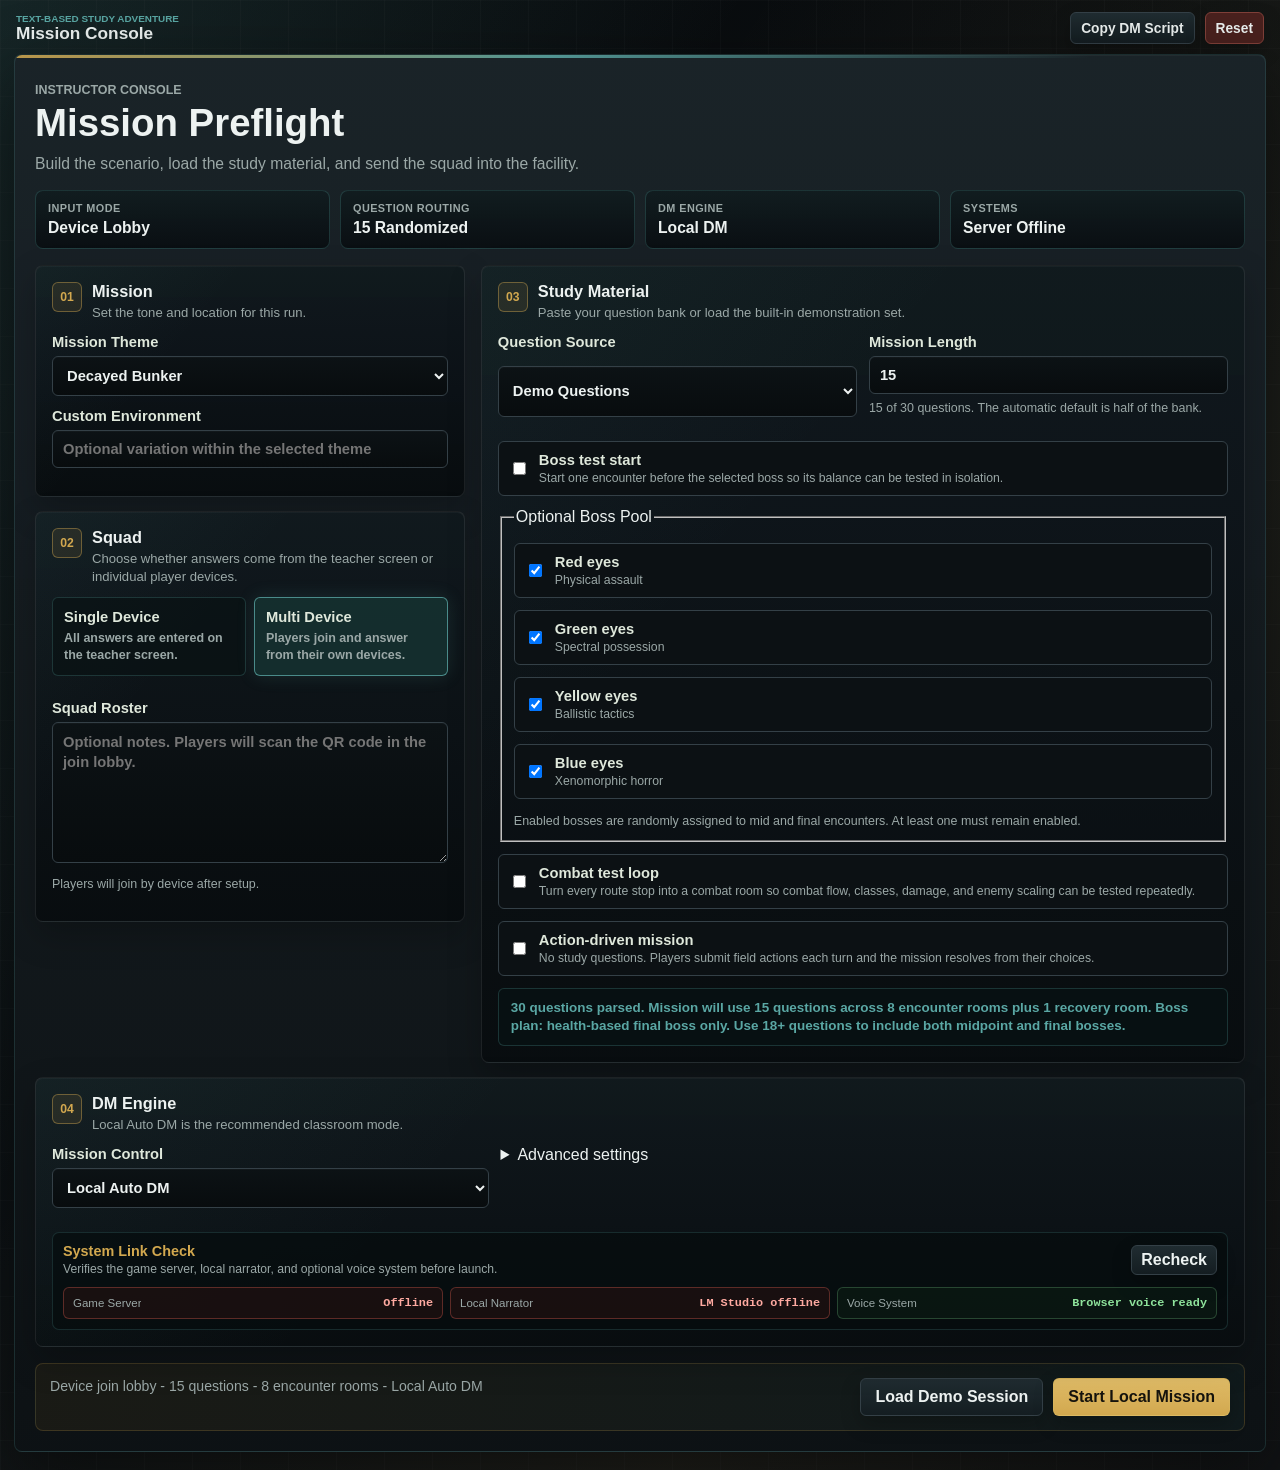
==== commit ce9cf866: "Boss mechanics, narration rewrite start" ====
--- a/index.html
+++ b/index.html
@@ -1,13 +1,17 @@
 <!doctype html>
 <html lang="en">
+  <!--
+    Teacher application shell. IDs are deliberately stable because app.js uses
+    them as view mounts for setup, mission map, combat, logs, audio, and debug
+    controls. dashboard.css is generated; mission-console-live.css is the final
+    active-mission visual layer.
+  -->
   <head>
     <meta charset="utf-8">
     <meta name="viewport" content="width=device-width, initial-scale=1">
     <title>Study Adventure Mission Console</title>
-    <link rel="preload" as="image" href="assets/boss-swipe-sprite.webp?v=2" type="image/webp">
-    <link rel="preload" as="video" href="assets/boss-eyes-final-intro-60fps.mp4?v=1" type="video/mp4">
-  <link rel="stylesheet" href="styles.css?v=mission-log-overflow-10">
-  <link rel="stylesheet" href="mission-console-live.css?v=37">
+  <link rel="stylesheet" href="dashboard.css?v=playthrough-fixes-1">
+  <link rel="stylesheet" href="mission-console-live.css?v=ultimate-meter-1">
   </head>
   <body>
     <div class="app-shell">
@@ -71,10 +75,6 @@
                   Custom Environment
                   <input id="customTheme" type="text" placeholder="Optional variation within the selected theme">
                 </label>
-                <div class="environment-generator">
-                  <button id="generateEnvironmentBtn" class="secondary" type="button">Generate Environment + Boss</button>
-                  <p id="generatedEnvironmentNote" class="field-note">Let the local DM create a custom mission location and persistent enemy.</p>
-                </div>
               </section>
 
               <section class="setup-section">
@@ -144,13 +144,46 @@
                   </span>
                 </label>
                 <label id="bossTestPhaseField" class="setup-inline-field" hidden>
-                  Boss test target
+                  Boss rank
                   <select id="bossTestPhase">
                     <option value="mid">Mid boss — level 2/3 operators</option>
                     <option value="final" selected>Final boss — max-level operators</option>
                   </select>
-                  <span class="field-note">Mid assumes two prior combats; Final includes a simulated mid-boss Epic item.</span>
-                </label>
+                  <span class="field-note">Mid assumes two prior combats; Final starts with max-level operators.</span>
+                </label>
+                <label id="bossTestVisualField" class="setup-inline-field" hidden>
+                  Boss type
+                  <select id="bossTestVisual">
+                    <option value="blood-red">Red eyes — physical assault</option>
+                    <option value="spectral-green">Green eyes — spectral possession</option>
+                    <option value="signal-yellow">Yellow eyes</option>
+                    <option value="arc-blue">Blue eyes</option>
+                  </select>
+                  <span class="field-note">Forces the selected eye profile and its rank-specific behavior in the test encounter.</span>
+                </label>
+
+                <fieldset id="bossPoolField" class="boss-pool-field">
+                  <legend>Optional Boss Pool</legend>
+                  <div class="boss-pool-grid">
+                    <label class="toggle-field boss-pool-option">
+                      <input type="checkbox" data-boss-pool-id="blood-red" checked>
+                      <span>Red eyes<small>Physical assault</small></span>
+                    </label>
+                    <label class="toggle-field boss-pool-option">
+                      <input type="checkbox" data-boss-pool-id="spectral-green" checked>
+                      <span>Green eyes<small>Spectral possession</small></span>
+                    </label>
+                    <label class="toggle-field boss-pool-option">
+                      <input type="checkbox" data-boss-pool-id="signal-yellow" checked>
+                      <span>Yellow eyes<small>Ballistic tactics</small></span>
+                    </label>
+                    <label class="toggle-field boss-pool-option">
+                      <input type="checkbox" data-boss-pool-id="arc-blue" checked>
+                      <span>Blue eyes<small>Xenomorphic horror</small></span>
+                    </label>
+                  </div>
+                  <span id="bossPoolNote" class="field-note">Enabled bosses are randomly assigned to mid and final encounters. At least one must remain enabled.</span>
+                </fieldset>
 
                 <label class="toggle-field">
                   <input id="combatTestMode" type="checkbox">
@@ -232,7 +265,7 @@
 
 Difficulty: Easy
 2. Write a sentence or prompt with a blank shown as ______.
-Correct Answer: Short answer
+Correct Answer: Term
 
 True/False format:
 
@@ -248,7 +281,7 @@
 Do not add explanations, headings, introductions, summaries, tables, or markdown formatting.
 Mix straightforward recall questions with application questions.
 Make about 70% multiple choice, 15% fill in the blank, and 15% true/false.
-Fill-in-the-blank answers should usually be 1-3 words.
+Every fill-in-the-blank answer must be a single word containing no more than 8 letters. Do not generate a fill-in-the-blank question when the correct answer exceeds this limit.
 Do not group questions under difficulty headings. Repeat the Difficulty line before every question.
 
 Generate [NUMBER] questions.</textarea>
@@ -315,6 +348,13 @@
                     <small>Once per mission, the final active operator survives at 1 HP and must answer the next question correctly.</small>
                   </span>
                 </label>
+                <label class="toggle-field">
+                  <input id="secondChanceEnabled" type="checkbox">
+                  <span>
+                    Operator Second Chance
+                    <small>Downed operators keep answering and return at 25% health after two consecutive correct responses of their own, braced for their first round back.</small>
+                  </span>
+                </label>
                 <label id="teacherTextSizeGroup">
                   Teacher text size
                   <select id="teacherTextSize">
@@ -326,11 +366,19 @@
                   </select>
                   <span class="field-note">Adjusts teacher-screen readability for monitors and projectors.</span>
                 </label>
+                <label class="toggle-field master-audio-toggle">
+                  <input id="disableAudio" type="checkbox">
+                  <span>
+                    Disable all audio
+                    <small>Suppresses narration, music, boss readiness audio, and sound effects for this mission.</small>
+                  </span>
+                </label>
                 <div class="narrator-setup-grid">
                   <label>
                     Narrator provider
                     <select id="setupTtsProvider">
                       <option value="browser">Browser Voice</option>
+                      <option value="elevenlabs">ElevenLabs Streaming</option>
                       <option value="piper">Local Piper</option>
                       <option value="kokoro">Local Kokoro</option>
                     </select>
@@ -340,8 +388,16 @@
                     <select id="setupTtsVoiceSelect">
                       <option value="">Loading voices...</option>
                     </select>
+                    <button id="setupTtsVoicePreviewBtn" class="secondary elevenlabs-preview-button" type="button" hidden>Preview</button>
                   </label>
                 </div>
+                <label class="check-row elevenlabs-condensed-toggle" hidden>
+                  <input id="setupElevenLabsCondensedCombat" type="checkbox">
+                  <span>
+                    Condensed combat narration
+                    <small>ElevenLabs only. Limits ongoing combat exchanges to one or two priority-focused sentences.</small>
+                  </span>
+                </label>
                 <label>
                   Game sound effects
                   <select id="sfxPreset">
@@ -509,10 +565,9 @@
             <section id="combatStage" class="combat-stage" hidden aria-label="Combat visualization">
               <div class="combat-stage-wipe" aria-hidden="true"><i></i><i></i><i></i></div>
               <div id="combatBossIntro" class="combat-boss-intro" hidden aria-hidden="true">
-                <video id="combatBossIntroVideo" muted playsinline preload="auto" disablepictureinpicture controlslist="nodownload noremoteplayback"
+                <video id="combatBossIntroVideo" muted playsinline preload="metadata" disablepictureinpicture disableremoteplayback tabindex="-1" aria-hidden="true" controlslist="nodownload noremoteplayback nofullscreen"
                   data-mid-src="assets/boss-eyes-intro-july17.mp4?v=1"
                   data-final-src="assets/boss-eyes-final-intro-60fps.mp4?v=1">
-                  <source src="assets/boss-eyes-intro-july17.mp4?v=1" type="video/mp4">
                 </video>
               </div>
               <div class="combat-stage-header">
@@ -684,6 +739,7 @@
                   Provider
                   <select id="ttsProvider">
                     <option value="browser">Browser Voice</option>
+                    <option value="elevenlabs">ElevenLabs Streaming</option>
                     <option value="piper">Local Piper</option>
                     <option value="kokoro">Local Kokoro</option>
                   </select>
@@ -691,6 +747,7 @@
                 <label>
                   Voice
                   <select id="ttsVoiceSelect"></select>
+                  <button id="ttsVoicePreviewBtn" class="secondary elevenlabs-preview-button" type="button" hidden>Preview</button>
                 </label>
                 <label>
                   Speed
@@ -711,6 +768,7 @@
               <div class="mission-audio-toggles">
                 <label><input id="ttsAutoLog" type="checkbox"> Auto-read log</label>
                 <label><input id="ttsAutoQuestion" type="checkbox"> Auto-read questions</label>
+                <label class="elevenlabs-condensed-toggle" hidden><input id="ttsElevenLabsCondensedCombat" type="checkbox"> Condensed combat narration</label>
               </div>
               <div class="mission-audio-background" id="backgroundMusicPanel" hidden>
                 <div class="mission-audio-heading">
@@ -823,8 +881,8 @@
   <script src="local-dm-prompts.js?v=cleanup-2"></script>
   <script src="player-session.js?v=stall-guard-1"></script>
   <script src="action-rooms.js?v=cleanup-1"></script>
-  <script src="combat-system.js?v=enforcer-reserve-1"></script>
+  <script src="combat-system.js?v=item-reset-1"></script>
   <script src="tts-manager.js?v=audio-enabled-3"></script>
-  <script src="app.js?v=boss-ready-audio-11"></script>
+  <script src="app.js?v=playthrough-fixes-1"></script>
 </body>
 </html>
--- a/dashboard.css
+++ b/dashboard.css
@@ -0,0 +1,10089 @@
+/* Generated from styles.css by build-ui-css.js. Edit styles.css, then regenerate. */
+
+@property --atmo-r {
+  syntax: "<number>";
+  inherits: true;
+  initial-value: 90;
+}
+
+@keyframes mind-eraser-choice-flicker {
+  0% { opacity: .45; transform: translateX(-2px); }
+  50% { opacity: .78; transform: translateX(2px); }
+  100% { opacity: 1; transform: none; }
+}
+
+.map-signal-field,
+.map-threat-frame {
+  position: absolute;
+  inset: 0;
+  z-index: 1;
+  overflow: hidden;
+  pointer-events: none;
+}
+
+.map-signal-field {
+  opacity: 0;
+  transition: opacity 0.8s ease, filter 0.8s ease;
+}
+
+body.mission-active .map-signal-field {
+  opacity: 0.62;
+}
+
+.map-signal-field::before,
+.map-signal-field::after {
+  position: absolute;
+  inset: 0;
+  content: "";
+  pointer-events: none;
+}
+
+.map-signal-field::before {
+  opacity: 0.42;
+  background:
+  radial-gradient(circle at 18% 72%, rgba(var(--atmo-primary), 0.2), transparent 18%),
+  radial-gradient(circle at 78% 22%, rgba(var(--atmo-secondary), 0.16), transparent 16%);
+  animation: missionSignalBreath 7s ease-in-out infinite;
+}
+
+.map-signal-field::after {
+  opacity: 0;
+  border: 1px solid transparent;
+  border-radius: 50%;
+}
+
+.map-signal-field i {
+  --signal-x: 12%;
+  --signal-y: 80%;
+  --signal-delay: 0s;
+  --signal-duration: 8s;
+  position: absolute;
+  left: var(--signal-x);
+  top: var(--signal-y);
+  width: 3px;
+  height: 3px;
+  border-radius: 50%;
+  opacity: 0;
+  background: rgb(var(--atmo-primary));
+  box-shadow: 0 0 7px rgba(var(--atmo-primary), 0.9), 0 0 16px rgba(var(--atmo-primary), 0.35);
+  animation: mapSignalMote var(--signal-duration) var(--signal-delay) linear infinite;
+}
+
+.map-signal-field i:nth-child(1) {
+  --signal-x: 8%; --signal-y: 86%; --signal-delay: -1.2s; --signal-duration: 8.5s;
+}
+
+.map-signal-field i:nth-child(2) {
+  --signal-x: 17%; --signal-y: 48%; --signal-delay: -5.4s; --signal-duration: 10.5s;
+}
+
+.map-signal-field i:nth-child(3) {
+  --signal-x: 29%; --signal-y: 92%; --signal-delay: -3.1s; --signal-duration: 7.8s;
+}
+
+.map-signal-field i:nth-child(4) {
+  --signal-x: 41%; --signal-y: 66%; --signal-delay: -6.7s; --signal-duration: 11s;
+}
+
+.map-signal-field i:nth-child(5) {
+  --signal-x: 52%; --signal-y: 88%; --signal-delay: -2.4s; --signal-duration: 9.2s;
+}
+
+.map-signal-field i:nth-child(6) {
+  --signal-x: 61%; --signal-y: 38%; --signal-delay: -7.2s; --signal-duration: 10.8s;
+}
+
+.map-signal-field i:nth-child(7) {
+  --signal-x: 72%; --signal-y: 78%; --signal-delay: -4.8s; --signal-duration: 8.2s;
+}
+
+.map-signal-field i:nth-child(8) {
+  --signal-x: 81%; --signal-y: 55%; --signal-delay: -1.8s; --signal-duration: 11.6s;
+}
+
+.map-signal-field i:nth-child(9) {
+  --signal-x: 91%; --signal-y: 90%; --signal-delay: -6.1s; --signal-duration: 9.6s;
+}
+
+.map-signal-field i:nth-child(10) {
+  --signal-x: 24%; --signal-y: 29%; --signal-delay: -8.3s; --signal-duration: 12s;
+}
+
+.map-signal-field i:nth-child(11) {
+  --signal-x: 67%; --signal-y: 96%; --signal-delay: -0.7s; --signal-duration: 7.5s;
+}
+
+.map-signal-field i:nth-child(12) {
+  --signal-x: 88%; --signal-y: 34%; --signal-delay: -4.1s; --signal-duration: 9.8s;
+}
+
+.map-threat-frame {
+  z-index: 3;
+  opacity: 0.35;
+  transition: opacity 0.7s ease;
+}
+
+.map-threat-frame::before,
+.map-threat-frame::after {
+  position: absolute;
+  content: "";
+  pointer-events: none;
+}
+
+.map-threat-frame::before {
+  top: 13%;
+  right: 8px;
+  bottom: 13%;
+  width: 2px;
+  background: linear-gradient(transparent, rgba(var(--atmo-primary), 0.64) 24% 76%, transparent);
+  box-shadow: 0 0 12px rgba(var(--atmo-primary), 0.38);
+  animation: missionEdgeTelemetry 4.8s ease-in-out infinite;
+}
+
+.map-threat-frame::after {
+  right: 8px;
+  bottom: 11%;
+  width: 44px;
+  height: 1px;
+  background: rgba(var(--atmo-secondary), 0.58);
+  box-shadow: 0 -8px rgba(var(--atmo-primary), 0.28), 0 -16px rgba(var(--atmo-primary), 0.14);
+}
+
+.map-threat-frame i {
+  position: absolute;
+  bottom: 8px;
+  width: 14%;
+  height: 2px;
+  opacity: 0.38;
+  background: linear-gradient(90deg, transparent, rgb(var(--atmo-primary)), transparent);
+  animation: missionBottomTrace 6s linear infinite;
+}
+
+.map-threat-frame i:nth-child(1) {
+  left: 8%; animation-delay: -1s;
+}
+
+.map-threat-frame i:nth-child(2) {
+  left: 43%; animation-delay: -3.2s;
+}
+
+.map-threat-frame i:nth-child(3) {
+  left: 76%; animation-delay: -5.1s;
+}
+
+.map-panel.question-open .map-signal-field {
+  opacity: 0.22;
+}
+
+.map-panel.answer-correct-flash .map-signal-field::after {
+  animation: missionCorrectRipple 1.15s ease-out both;
+}
+
+.map-panel.answer-incorrect-flash .map-threat-frame {
+  animation: missionThreatGlitch 0.72s steps(2) both;
+}
+
+body.situation-boss .map-signal-field i,
+.map-panel.boss-eyes-active .map-signal-field i {
+  width: 2px;
+  height: 11px;
+  border-radius: 2px;
+  background: rgb(var(--atmo-secondary));
+  box-shadow: 0 0 8px rgba(var(--atmo-primary), 0.95);
+  animation-name: mapBossEmber;
+  animation-duration: calc(var(--signal-duration) * 0.58);
+}
+
+body.situation-boss .map-threat-frame {
+  opacity: 0.82;
+  filter: saturate(1.35);
+}
+
+body.situation-recovery .map-signal-field {
+  opacity: 0.42;
+  filter: blur(0.25px);
+}
+
+body.mission-log-streaming .encounter::before {
+  position: absolute;
+  top: 0;
+  right: 0;
+  left: 0;
+  z-index: 5;
+  height: 2px;
+  content: "";
+  pointer-events: none;
+  opacity: 0.82;
+  background: linear-gradient(90deg, transparent, rgba(var(--atmo-primary), 0.96), rgba(var(--atmo-secondary), 0.8), transparent);
+  box-shadow: 0 0 14px rgba(var(--atmo-primary), 0.5);
+  animation: missionLogAcquisition 2.8s ease-in-out infinite;
+}
+
+body.mission-log-streaming .mission-log-heading .heading-waveform i {
+  animation-duration: 0.48s;
+  filter: brightness(1.5);
+}
+
+body.situation-party-critical:not(.situation-failure) .play-panel {
+  animation: criticalPanelBreath 2.4s ease-in-out infinite;
+}
+
+@keyframes missionSignalBreath {
+  0%, 100% { opacity: 0.24; transform: scale(0.98); }
+  50% { opacity: 0.62; transform: scale(1.03); }
+}
+
+@keyframes mapSignalMote {
+  0% { opacity: 0; transform: translate3d(0, 16px, 0) scale(0.65); }
+  14% { opacity: 0.78; }
+  72% { opacity: 0.42; }
+  100% { opacity: 0; transform: translate3d(18px, -150px, 0) scale(1.2); }
+}
+
+@keyframes mapBossEmber {
+  0% { opacity: 0; transform: translate3d(0, 22px, 0) rotate(18deg); }
+  18% { opacity: 0.9; }
+  100% { opacity: 0; transform: translate3d(34px, -190px, 0) rotate(32deg); }
+}
+
+@keyframes missionEdgeTelemetry {
+  0%, 100% { opacity: 0.25; transform: scaleY(0.55); }
+  50% { opacity: 0.82; transform: scaleY(1); }
+}
+
+@keyframes missionBottomTrace {
+  0% { opacity: 0; transform: translateX(-40px) scaleX(0.3); }
+  28%, 64% { opacity: 0.62; }
+  100% { opacity: 0; transform: translateX(90px) scaleX(1.4); }
+}
+
+@keyframes missionCorrectRipple {
+  0% { inset: 48%; opacity: 0.92; border-color: rgba(91, 190, 113, 0.95); }
+  100% { inset: -18%; opacity: 0; border-color: rgba(91, 190, 113, 0); }
+}
+
+@keyframes missionThreatGlitch {
+  0%, 100% { opacity: 0.35; transform: translate(0); filter: none; }
+  20% { opacity: 1; transform: translate(-7px, 2px); filter: brightness(2.2) hue-rotate(-18deg); }
+  48% { opacity: 0.42; transform: translate(6px, -1px); }
+  72% { opacity: 0.92; transform: translate(-3px, 1px); filter: brightness(1.7); }
+}
+
+@keyframes missionLogAcquisition {
+  0%, 100% { transform: translateX(-78%); opacity: 0; }
+  42%, 58% { opacity: 0.85; }
+  100% { transform: translateX(78%); }
+}
+
+@keyframes criticalPanelBreath {
+  0%, 100% { box-shadow: 0 18px 48px rgba(0, 0, 0, 0.46), inset 0 0 34px rgba(var(--atmo-primary), 0.04); }
+  50% { box-shadow: 0 18px 48px rgba(0, 0, 0, 0.5), inset 0 0 44px rgba(var(--atmo-primary), 0.13), 0 0 18px rgba(var(--atmo-primary), 0.1); }
+}
+
+@keyframes playerSignalScan {
+  0% { transform: translateY(-8%); }
+  50% { transform: translateY(8%); }
+  100% { transform: translateY(-8%); }
+}
+
+@keyframes playerSignalRise {
+  0% { opacity: 0; transform: translateY(0); }
+  18% { opacity: 0.56; }
+  100% { opacity: 0; transform: translateY(-105vh); }
+}
+
+@keyframes playerCardTelemetry {
+  0%, 100% { transform: translateX(0); opacity: 0; }
+  45%, 55% { opacity: 0.7; }
+  50% { transform: translateX(380%); }
+}
+
+@keyframes playerPromptAcquired {
+  0% { opacity: 0; filter: blur(5px) brightness(1.8); transform: translateY(10px) scale(0.98); }
+  45% { opacity: 1; filter: blur(0) brightness(1.35); }
+  100% { opacity: 1; filter: none; transform: none; }
+}
+
+@keyframes playerPromptLockRing {
+  0% { opacity: 0; transform: scale(1.08); box-shadow: 0 0 32px rgba(210, 168, 79, 0.5); }
+  38% { opacity: 1; }
+  100% { opacity: 0; transform: scale(1); box-shadow: none; }
+}
+
+@keyframes playerAnswerCabinetFlash {
+  0%, 100% { filter: brightness(1); }
+  20% { filter: brightness(1.55) saturate(1.25); box-shadow: 0 0 38px rgba(75, 207, 130, 0.38); }
+  48% { filter: brightness(0.9); }
+  70% { filter: brightness(1.2); }
+}
+
+@keyframes playerAnswerSeal {
+  0% { opacity: 0; transform: scale(1.7) rotate(-16deg); }
+  42% { opacity: 1; transform: scale(0.88) rotate(3deg); }
+  68% { transform: scale(1.08) rotate(0); }
+  100% { opacity: 1; transform: scale(1); }
+}
+
+@keyframes playerFinalSeconds {
+  0%, 100% { border-color: rgba(188, 81, 72, 0.58); }
+  50% { border-color: rgba(255, 105, 89, 0.98); box-shadow: 0 0 40px rgba(216, 52, 48, 0.28), inset 0 0 38px rgba(177, 24, 31, 0.1); }
+}
+
+@keyframes playerImpactFlash {
+  0% { opacity: 0; filter: brightness(1); }
+  12% { opacity: 1; filter: brightness(2); }
+  30% { opacity: 0.42; transform: translateX(-3px); }
+  52% { opacity: 0.75; transform: translateX(3px); }
+  100% { opacity: 0; filter: brightness(0.8); transform: none; }
+}
+
+@media (prefers-reduced-motion: reduce) {
+  .map-signal-field,
+  .map-signal-field::before,
+  .map-signal-field::after,
+  .map-signal-field i,
+  .map-threat-frame,
+  .map-threat-frame::before,
+  .map-threat-frame i,
+  body.mission-log-streaming .encounter::before,
+  body.situation-party-critical:not(.situation-failure) .play-panel,
+  .player-signal-field::before,
+  .player-signal-field i,
+  .player-card::before,
+  .player-body.player-query-arrival .player-prompt,
+  .player-body.player-query-arrival .player-prompt::after,
+  .player-body.player-answer-confirmed .player-card,
+  .player-body.player-answer-confirmed .submitted-waiting::before,
+  .player-body.player-time-final .player-card,
+  .player-body.player-damage-shake .player-impact-overlay {
+    animation: none !important;
+  }
+}
+
+@property --atmo-g {
+  syntax: "<number>";
+  inherits: true;
+  initial-value: 167;
+}
+
+@property --atmo-b {
+  syntax: "<number>";
+  inherits: true;
+  initial-value: 164;
+}
+
+@property --atmo-secondary-r {
+  syntax: "<number>";
+  inherits: true;
+  initial-value: 210;
+}
+
+@property --atmo-secondary-g {
+  syntax: "<number>";
+  inherits: true;
+  initial-value: 168;
+}
+
+@property --atmo-secondary-b {
+  syntax: "<number>";
+  inherits: true;
+  initial-value: 79;
+}
+
+@property --atmo-deep {
+  syntax: "<color>";
+  inherits: true;
+  initial-value: #07090b;
+}
+
+@property --atmo-mid {
+  syntax: "<color>";
+  inherits: true;
+  initial-value: #0d1215;
+}
+
+@property --atmo-edge {
+  syntax: "<color>";
+  inherits: true;
+  initial-value: #111315;
+}
+
+@property --surface-shell-top {
+  syntax: "<color>";
+  inherits: true;
+  initial-value: #0d171b;
+}
+
+@property --surface-shell-bottom {
+  syntax: "<color>";
+  inherits: true;
+  initial-value: #060b0e;
+}
+
+@property --surface-panel-top {
+  syntax: "<color>";
+  inherits: true;
+  initial-value: #10191d;
+}
+
+@property --surface-panel-bottom {
+  syntax: "<color>";
+  inherits: true;
+  initial-value: #080d10;
+}
+
+@property --surface-card-top {
+  syntax: "<color>";
+  inherits: true;
+  initial-value: #132026;
+}
+
+@property --surface-card-bottom {
+  syntax: "<color>";
+  inherits: true;
+  initial-value: #0a1115;
+}
+
+:root {
+  --bg: #090b0d;
+  --panel: #11161a;
+  --panel-2: #182026;
+  --ink: #edf2f1;
+  --muted: #9ba8a7;
+  --line: #344047;
+  --accent: #d2a84f;
+  --accent-2: #5aa7a4;
+  --danger: #bc5148;
+  --recovery: #668f67;
+  --boss: #a668a7;
+  --node: #2a353a;
+  --cleared: #69777a;
+  --correct: #5b9566;
+  --incorrect: #bc5148;
+  --shadow: 0 18px 48px rgba(0, 0, 0, 0.42);
+  --atmo-r: 90;
+  --atmo-g: 167;
+  --atmo-b: 164;
+  --atmo-secondary-r: 210;
+  --atmo-secondary-g: 168;
+  --atmo-secondary-b: 79;
+  --atmo-primary: var(--atmo-r), var(--atmo-g), var(--atmo-b);
+  --atmo-secondary: var(--atmo-secondary-r), var(--atmo-secondary-g), var(--atmo-secondary-b);
+  --atmo-deep: #07090b;
+  --atmo-mid: #0d1215;
+  --atmo-edge: #111315;
+  --surface-shell-top: #0d171b;
+  --surface-shell-bottom: #060b0e;
+  --surface-panel-top: #10191d;
+  --surface-panel-bottom: #080d10;
+  --surface-card-top: #132026;
+  --surface-card-bottom: #0a1115;
+}
+
+html[data-teacher-text-size="compact"] {
+  font-size: 15px;
+}
+
+html[data-teacher-text-size="normal"] {
+  font-size: 16px;
+}
+
+html[data-teacher-text-size="large"] {
+  font-size: 17.5px;
+}
+
+html[data-teacher-text-size="xl"] {
+  font-size: 19px;
+}
+
+html[data-teacher-text-size="projector"] {
+  font-size: 20.5px;
+}
+
+* {
+  box-sizing: border-box;
+}
+
+[hidden] {
+  display: none !important;
+}
+
+body {
+  margin: 0;
+  min-height: 100vh;
+  font-family: Arial, Helvetica, sans-serif;
+  color: var(--ink);
+  background:
+  linear-gradient(90deg, rgba(255, 255, 255, 0.018) 1px, transparent 1px),
+  linear-gradient(rgba(255, 255, 255, 0.016) 1px, transparent 1px),
+  linear-gradient(122deg, rgba(var(--atmo-primary), 0.18), transparent 34%, rgba(var(--atmo-secondary), 0.08) 72%, transparent),
+  linear-gradient(145deg, var(--atmo-deep) 0%, var(--atmo-mid) 54%, var(--atmo-edge) 100%);
+  background-size: 48px 48px, 48px 48px, auto, auto;
+  transition:
+  --atmo-r 1.35s ease,
+  --atmo-g 1.35s ease,
+  --atmo-b 1.35s ease,
+  --atmo-secondary-r 1.35s ease,
+  --atmo-secondary-g 1.35s ease,
+  --atmo-secondary-b 1.35s ease,
+  --atmo-deep 1.35s ease,
+  --atmo-mid 1.35s ease,
+  --atmo-edge 1.35s ease,
+  --surface-shell-top 1.35s ease,
+  --surface-shell-bottom 1.35s ease,
+  --surface-panel-top 1.35s ease,
+  --surface-panel-bottom 1.35s ease,
+  --surface-card-top 1.35s ease,
+  --surface-card-bottom 1.35s ease,
+  --console-panel 1.35s ease,
+  --console-panel-raised 1.35s ease,
+  --console-line 1.35s ease,
+  --console-line-bright 1.35s ease,
+  --console-panel-fill 1.35s ease,
+  --console-panel-sheen 1.35s ease,
+  --console-hairline 1.35s ease,
+  background-color 0.8s ease,
+  color 0.35s ease;
+}
+
+body.mission-active[data-mission-theme="horror"] {
+  --accent: #d7b76d;
+  --accent-2: #70aeb0;
+  --atmo-r: 128;
+  --atmo-g: 39;
+  --atmo-b: 45;
+  --atmo-secondary-r: 74;
+  --atmo-secondary-g: 153;
+  --atmo-secondary-b: 157;
+  --atmo-deep: #060708;
+  --atmo-mid: #110b0d;
+  --atmo-edge: #101617;
+}
+
+body.mission-active[data-mission-theme="bunker"] {
+  --accent: #b6a267;
+  --accent-2: #708e62;
+  --atmo-r: 104;
+  --atmo-g: 91;
+  --atmo-b: 45;
+  --atmo-secondary-r: 65;
+  --atmo-secondary-g: 103;
+  --atmo-secondary-b: 71;
+  --atmo-deep: #050704;
+  --atmo-mid: #0d1009;
+  --atmo-edge: #11130c;
+}
+
+body.mission-active[data-mission-theme="space-station"] {
+  --accent: #c3ad79;
+  --accent-2: #718b9e;
+  --atmo-r: 73;
+  --atmo-g: 91;
+  --atmo-b: 103;
+  --atmo-secondary-r: 127;
+  --atmo-secondary-g: 102;
+  --atmo-secondary-b: 72;
+  --atmo-deep: #040607;
+  --atmo-mid: #0b1013;
+  --atmo-edge: #11100e;
+}
+
+body.mission-active[data-mission-theme="military"] {
+  --accent: #d2a84f;
+  --accent-2: #64b5b2;
+  --atmo-r: 55;
+  --atmo-g: 132;
+  --atmo-b: 137;
+  --atmo-secondary-r: 181;
+  --atmo-secondary-g: 159;
+  --atmo-secondary-b: 72;
+  --atmo-deep: #05090a;
+  --atmo-mid: #0b1517;
+  --atmo-edge: #111711;
+}
+
+body.mission-active[data-mission-theme="scifi"] {
+  --accent: #d5b45d;
+  --accent-2: #62b8c5;
+  --atmo-r: 58;
+  --atmo-g: 151;
+  --atmo-b: 171;
+  --atmo-secondary-r: 163;
+  --atmo-secondary-g: 89;
+  --atmo-secondary-b: 150;
+  --atmo-deep: #05090d;
+  --atmo-mid: #09151a;
+  --atmo-edge: #15101a;
+}
+
+body.mission-active[data-mission-theme="arcane"] {
+  --accent: #d9b85d;
+  --accent-2: #75b19a;
+  --atmo-r: 112;
+  --atmo-g: 72;
+  --atmo-b: 145;
+  --atmo-secondary-r: 84;
+  --atmo-secondary-g: 150;
+  --atmo-secondary-b: 117;
+  --atmo-deep: #08070c;
+  --atmo-mid: #120e18;
+  --atmo-edge: #0c1713;
+}
+
+body.mission-active[data-mission-theme="naval"] {
+  --accent: #d6aa53;
+  --accent-2: #5eabb8;
+  --atmo-r: 40;
+  --atmo-g: 113;
+  --atmo-b: 132;
+  --atmo-secondary-r: 194;
+  --atmo-secondary-g: 146;
+  --atmo-secondary-b: 61;
+  --atmo-deep: #05090b;
+  --atmo-mid: #091419;
+  --atmo-edge: #111514;
+}
+
+body.mission-active.situation-recovery {
+  --accent: #86b986;
+  --accent-2: #70b7ad;
+  --atmo-r: 73;
+  --atmo-g: 145;
+  --atmo-b: 103;
+  --atmo-secondary-r: 81;
+  --atmo-secondary-g: 151;
+  --atmo-secondary-b: 159;
+  --surface-shell-top: #0d1814;
+  --surface-shell-bottom: #050a08;
+  --surface-panel-top: #102019;
+  --surface-panel-bottom: #07100c;
+  --surface-card-top: #15261d;
+  --surface-card-bottom: #0a1510;
+}
+
+body.mission-active.situation-emergency {
+  --accent: #e4b45b;
+  --accent-2: #db7957;
+  --atmo-r: 188;
+  --atmo-g: 68;
+  --atmo-b: 54;
+  --atmo-secondary-r: 222;
+  --atmo-secondary-g: 158;
+  --atmo-secondary-b: 69;
+  --surface-shell-top: #190c0a;
+  --surface-shell-bottom: #080504;
+  --surface-panel-top: #21100c;
+  --surface-panel-bottom: #0c0705;
+  --surface-card-top: #26130e;
+  --surface-card-bottom: #100805;
+}
+
+body.mission-active.situation-boss {
+  --accent: #e0b85c;
+  --accent-2: #bd79b2;
+  --atmo-r: 172;
+  --atmo-g: 45;
+  --atmo-b: 55;
+  --atmo-secondary-r: 151;
+  --atmo-secondary-g: 67;
+  --atmo-secondary-b: 151;
+  --atmo-deep: #070506;
+  --atmo-mid: #17090d;
+  --atmo-edge: #140d17;
+  --surface-shell-top: #170a11;
+  --surface-shell-bottom: #060406;
+  --surface-panel-top: #1d0b14;
+  --surface-panel-bottom: #090509;
+  --surface-card-top: #22101c;
+  --surface-card-bottom: #0d070f;
+}
+
+body.mission-active.situation-party-wounded:not(.situation-boss):not(.situation-emergency):not(.situation-recovery) {
+  --surface-shell-top: #15120b;
+  --surface-shell-bottom: #080704;
+  --surface-panel-top: #1a150d;
+  --surface-panel-bottom: #0b0905;
+  --surface-card-top: #211a11;
+  --surface-card-bottom: #100c07;
+  --atmo-r: 139;
+  --atmo-g: 103;
+  --atmo-b: 52;
+}
+
+body.mission-active.situation-party-critical {
+  --surface-shell-top: #1a0809;
+  --surface-shell-bottom: #070304;
+  --surface-panel-top: #220a0d;
+  --surface-panel-bottom: #090405;
+  --surface-card-top: #290e12;
+  --surface-card-bottom: #0e0507;
+  --atmo-r: 174;
+  --atmo-g: 42;
+  --atmo-b: 44;
+  --atmo-secondary-r: 126;
+  --atmo-secondary-g: 64;
+  --atmo-secondary-b: 70;
+}
+
+body.mission-active.situation-boss.situation-party-critical {
+  --surface-shell-top: #20060f;
+  --surface-shell-bottom: #060205;
+  --surface-panel-top: #290815;
+  --surface-panel-bottom: #090309;
+  --surface-card-top: #31101f;
+  --surface-card-bottom: #10050d;
+  --atmo-r: 194;
+  --atmo-g: 31;
+  --atmo-b: 48;
+  --atmo-secondary-r: 139;
+  --atmo-secondary-g: 54;
+  --atmo-secondary-b: 133;
+}
+
+body.mission-active.situation-failure {
+  --accent: #db5b52;
+  --accent-2: #8e9697;
+  --atmo-r: 181;
+  --atmo-g: 27;
+  --atmo-b: 29;
+  --atmo-secondary-r: 84;
+  --atmo-secondary-g: 91;
+  --atmo-secondary-b: 91;
+  --atmo-deep: #020202;
+  --atmo-mid: #0d0303;
+  --atmo-edge: #080808;
+  --surface-shell-top: #170203;
+  --surface-shell-bottom: #020101;
+  --surface-panel-top: #200304;
+  --surface-panel-bottom: #050101;
+  --surface-card-top: #280506;
+  --surface-card-bottom: #090102;
+}
+
+.player-vitals-points {
+  padding: 1px 4px;
+  border: 1px solid rgba(210, 168, 79, 0.42);
+  border-radius: 999px;
+  color: var(--accent);
+  background: rgba(55, 42, 15, 0.5);
+  font-family: Consolas, "Courier New", monospace;
+  font-size: 0.6rem;
+  white-space: nowrap;
+}
+
+@media (max-width: 560px) {
+  .player-prompt > span,
+  .player-boss-alert,
+  .player-countdown-heading,
+  .player-action-form label,
+  .player-submit-status,
+  .field-note {
+    font-size: 0.64rem;
+  }
+}
+
+.setup-transition-blackout {
+  position: fixed;
+  z-index: 60;
+  inset: 0;
+  overflow: hidden;
+  background: #000;
+  visibility: hidden;
+  opacity: 0;
+  pointer-events: none;
+  transition: opacity 0.86s ease, visibility 0.86s ease;
+}
+
+.setup-transition-blackout.visible {
+  visibility: visible;
+  opacity: 1;
+  pointer-events: auto;
+}
+
+.setup-transition-blackout.visible.handoff {
+  opacity: 0;
+  transition-duration: 0.78s;
+}
+
+.setup-transition-shutter {
+  position: absolute;
+  right: 0;
+  left: 0;
+  height: 50%;
+  background: linear-gradient(180deg, #050708, #000);
+  transition: transform 0.86s cubic-bezier(0.7, 0, 0.3, 1);
+}
+
+.setup-transition-shutter-top {
+  top: 0;
+  transform: translateY(-100%);
+}
+
+.setup-transition-shutter-bottom {
+  bottom: 0;
+  background: linear-gradient(0deg, #050708, #000);
+  transform: translateY(100%);
+}
+
+.setup-transition-blackout.visible .setup-transition-shutter {
+  transform: translateY(0);
+}
+
+.setup-transition-lock {
+  position: absolute;
+  top: 50%;
+  left: 50%;
+  display: flex;
+  gap: 7px;
+  align-items: center;
+  color: rgba(107, 241, 232, 0.84);
+  font-family: Consolas, "Courier New", monospace;
+  font-size: 0.7rem;
+  letter-spacing: 0.08em;
+  opacity: 0;
+  transform: translate(-50%, -50%) scale(0.94);
+  transition: opacity 0.3s ease 0.62s, transform 0.3s ease 0.62s;
+}
+
+.setup-transition-blackout.visible .setup-transition-lock {
+  opacity: 1;
+  transform: translate(-50%, -50%) scale(1);
+}
+
+.setup-transition-blackout.handoff .setup-transition-lock {
+  opacity: 0;
+  transition-delay: 0s;
+}
+
+.setup-transition-blackout.dashboard-return .setup-transition-lock {
+  color: rgba(224, 184, 92, 0.9);
+}
+
+.setup-transition-blackout.dashboard-return .setup-transition-lock span {
+  background: rgb(var(--atmo-secondary));
+  box-shadow: 0 0 14px rgba(var(--atmo-secondary), 0.68);
+}
+
+body.dashboard-exiting .app-shell {
+  pointer-events: none;
+  animation: dashboardExitPowerDown 0.92s cubic-bezier(0.55, 0, 0.3, 1) both;
+}
+
+body.dashboard-returning .setup-panel {
+  animation: setupReturnOnline 0.86s cubic-bezier(0.16, 0.78, 0.24, 1) both;
+}
+
+.setup-transition-lock span {
+  width: 5px;
+  height: 16px;
+  border-radius: 2px;
+  background: var(--accent-2);
+  box-shadow: 0 0 12px rgba(107, 241, 232, 0.6);
+  animation: setupTransferSignal 0.7s ease-in-out infinite alternate;
+}
+
+.setup-transition-lock span:nth-child(2) {
+  animation-delay: 0.16s;
+}
+
+.setup-transition-lock span:nth-child(3) {
+  animation-delay: 0.32s;
+}
+
+.deployment-overlay {
+  position: fixed;
+  z-index: 50;
+  inset: 0;
+  display: grid;
+  place-items: center;
+  overflow: hidden;
+  padding: 24px;
+  color: var(--ink);
+  background: #070a0c;
+  visibility: hidden;
+  opacity: 0;
+  transition: opacity 0.78s ease, visibility 0.78s ease;
+}
+
+.deployment-noise {
+  position: absolute;
+  inset: 0;
+  background:
+  repeating-linear-gradient(0deg, transparent 0 3px, rgba(255, 255, 255, 0.018) 3px 4px),
+  radial-gradient(circle at 50% 40%, rgba(90, 167, 164, 0.075), transparent 48%);
+  opacity: 0;
+  pointer-events: none;
+  animation: deploymentNoise 0.24s steps(2, end) infinite;
+  transition: opacity 0.5s ease;
+}
+
+.deployment-visible .deployment-noise {
+  opacity: 0.7;
+}
+
+.deployment-frame-corners {
+  position: absolute;
+  z-index: 2;
+  inset: 18px;
+  pointer-events: none;
+}
+
+.deployment-frame-corners i {
+  position: absolute;
+  width: 42px;
+  height: 42px;
+  border-color: rgba(107, 241, 232, 0.46);
+  border-style: solid;
+  opacity: 0;
+  transition: opacity 0.45s ease 0.45s;
+}
+
+.deployment-visible .deployment-frame-corners i {
+  opacity: 1;
+}
+
+.deployment-frame-corners i:nth-child(1) {
+  top: 0; left: 0; border-width: 1px 0 0 1px;
+}
+
+.deployment-frame-corners i:nth-child(2) {
+  top: 0; right: 0; border-width: 1px 1px 0 0;
+}
+
+.deployment-frame-corners i:nth-child(3) {
+  right: 0; bottom: 0; border-width: 0 1px 1px 0;
+}
+
+.deployment-frame-corners i:nth-child(4) {
+  bottom: 0; left: 0; border-width: 0 0 1px 1px;
+}
+
+.deployment-overlay.deployment-visible {
+  visibility: visible;
+  opacity: 1;
+}
+
+.deployment-overlay.deployment-fading {
+  visibility: hidden;
+  opacity: 0;
+}
+
+.deployment-overlay.deployment-blackout {
+  background: #000;
+}
+
+.deployment-overlay.deployment-blackout .deployment-shell {
+  opacity: 0;
+  filter: blur(5px) brightness(0.25);
+  transform: scale(0.975);
+}
+
+.deployment-scanline {
+  position: absolute;
+  inset: -25% 0 auto;
+  height: 36%;
+  background: linear-gradient(180deg, transparent, rgba(90, 167, 164, 0.08), transparent);
+  animation: deploymentScanline 3.8s linear infinite;
+}
+
+.deployment-shell {
+  position: relative;
+  display: grid;
+  width: min(980px, 100%);
+  gap: 14px;
+  padding: 18px;
+  border: 1px solid rgba(90, 167, 164, 0.42);
+  border-radius: 8px;
+  background: rgba(12, 18, 21, 0.94);
+  box-shadow: 0 0 44px rgba(0, 0, 0, 0.68), inset 0 0 36px rgba(90, 167, 164, 0.045);
+  opacity: 0;
+  filter: blur(3px) brightness(0.45);
+  transform: scale(0.965);
+  transition: opacity 0.56s ease, filter 0.56s ease, transform 0.56s ease;
+}
+
+.deployment-visible:not(.deployment-blackout) .deployment-shell {
+  opacity: 1;
+  filter: none;
+  transform: scale(1);
+}
+
+.deployment-header,
+.deployment-status {
+  display: flex;
+  gap: 12px;
+  align-items: center;
+  justify-content: space-between;
+}
+
+.deployment-header strong,
+.deployment-status {
+  color: var(--accent-2);
+  font-family: Consolas, "Courier New", monospace;
+  font-size: 0.78rem;
+}
+
+.deployment-grid {
+  display: grid;
+  grid-template-columns: minmax(0, 1.1fr) minmax(270px, 0.9fr);
+  gap: 14px;
+}
+
+.deployment-map {
+  position: relative;
+  min-height: 330px;
+  overflow: hidden;
+  border: 1px solid rgba(90, 167, 164, 0.28);
+  border-radius: 6px;
+  background: #090f12;
+}
+
+.deployment-map-grid {
+  position: absolute;
+  inset: 0;
+  background:
+  linear-gradient(90deg, rgba(90, 167, 164, 0.075) 1px, transparent 1px),
+  linear-gradient(rgba(90, 167, 164, 0.075) 1px, transparent 1px);
+  background-size: 28px 28px;
+}
+
+.deployment-route {
+  position: absolute;
+  inset: 0;
+}
+
+.deployment-route i {
+  position: absolute;
+  left: var(--route-left);
+  top: var(--route-top);
+  width: 18px;
+  height: 18px;
+  border: 2px solid var(--accent-2);
+  border-radius: 999px;
+  opacity: 0;
+  box-shadow: 0 0 16px rgba(90, 167, 164, 0.42);
+}
+
+.deployment-visible .deployment-route i {
+  animation: deploymentNodeReveal 0.46s ease-out calc(0.35s + var(--route-index) * 0.22s) forwards;
+}
+
+.deployment-route i::after {
+  position: absolute;
+  top: 6px;
+  left: 16px;
+  width: 58px;
+  height: 2px;
+  background: var(--accent-2);
+  content: "";
+  opacity: 0.38;
+}
+
+.deployment-route i:nth-child(5n)::after,
+.deployment-route i:last-child::after {
+  display: none;
+}
+
+.deployment-sweep {
+  position: absolute;
+  inset: -24% auto -24% -22%;
+  width: 48%;
+  background: linear-gradient(100deg, transparent, rgba(90, 167, 164, 0.22), transparent);
+  animation: deploymentSweep 3.2s ease-in-out infinite;
+}
+
+.deployment-signal-spike {
+  position: absolute;
+  right: 12%;
+  bottom: 18%;
+  width: 8px;
+  height: 8px;
+  border-radius: 999px;
+  background: var(--incorrect);
+  box-shadow: 0 0 18px rgba(188, 81, 72, 0.88);
+  animation: deploymentSignalSpike 2.6s ease-in-out infinite;
+}
+
+.deployment-target-lock {
+  position: absolute;
+  top: 50%;
+  left: 50%;
+  width: 88px;
+  height: 88px;
+  border: 1px solid rgba(107, 241, 232, 0.28);
+  border-radius: 50%;
+  transform: translate(-50%, -50%);
+  animation: deploymentReticlePulse 2.4s ease-in-out infinite;
+}
+
+.deployment-target-lock::before,
+.deployment-target-lock::after {
+  position: absolute;
+  content: "";
+}
+
+.deployment-target-lock::before {
+  inset: 10px;
+  border: 1px dashed rgba(107, 241, 232, 0.42);
+  border-radius: 50%;
+  animation: deploymentReticleSpin 7s linear infinite;
+}
+
+.deployment-target-lock::after {
+  top: 50%;
+  left: -10px;
+  width: calc(100% + 20px);
+  height: 1px;
+  background: rgba(107, 241, 232, 0.24);
+}
+
+.deployment-target-lock i,
+.deployment-target-lock span {
+  position: absolute;
+  top: -10px;
+  bottom: -10px;
+  left: 50%;
+  width: 1px;
+  background: rgba(107, 241, 232, 0.22);
+}
+
+.deployment-target-lock span {
+  top: 50%;
+  right: -10px;
+  bottom: auto;
+  left: -10px;
+  width: auto;
+  height: 1px;
+}
+
+.deployment-coordinate-stream {
+  position: absolute;
+  right: 10px;
+  bottom: 8px;
+  color: rgba(107, 241, 232, 0.46);
+  font-family: Consolas, "Courier New", monospace;
+  font-size: 0.58rem;
+  letter-spacing: 0.08em;
+  animation: deploymentCoordinateFlicker 1.8s steps(2, end) infinite;
+}
+
+.deployment-threat-pings {
+  position: absolute;
+  inset: 0;
+  pointer-events: none;
+}
+
+.deployment-threat-pings i {
+  position: absolute;
+  left: var(--ping-left);
+  top: var(--ping-top);
+  width: 9px;
+  height: 9px;
+  border-radius: 999px;
+  background: var(--incorrect);
+  box-shadow: 0 0 16px rgba(188, 81, 72, 0.88), 0 0 34px rgba(188, 81, 72, 0.34);
+  opacity: 0;
+  transform: scale(var(--ping-scale, 1));
+  animation: deploymentSignalSpike 2.8s ease-in-out var(--ping-delay) infinite;
+}
+
+.deployment-console {
+  display: grid;
+  align-content: start;
+  gap: 12px;
+  padding: 12px;
+  border: 1px solid rgba(90, 167, 164, 0.24);
+  border-radius: 6px;
+  background: rgba(8, 13, 15, 0.88);
+}
+
+.deployment-system-lights {
+  display: flex;
+  gap: 6px;
+  align-items: center;
+  height: 8px;
+}
+
+.deployment-system-lights i {
+  width: 22px;
+  height: 3px;
+  border-radius: 99px;
+  background: rgba(107, 241, 232, 0.18);
+  animation: deploymentSystemLight 1.6s ease-in-out infinite;
+}
+
+.deployment-system-lights i:nth-child(2) {
+  animation-delay: 0.18s;
+}
+
+.deployment-system-lights i:nth-child(3) {
+  animation-delay: 0.36s;
+}
+
+.deployment-system-lights i:nth-child(4) {
+  animation-delay: 0.54s;
+}
+
+.deployment-system-lights i:nth-child(5) {
+  animation-delay: 0.72s;
+}
+
+.deployment-progress-track {
+  overflow: hidden;
+  height: 7px;
+  border: 1px solid rgba(90, 167, 164, 0.32);
+  border-radius: 999px;
+  background: #050809;
+}
+
+.deployment-progress-fill {
+  width: 0;
+  height: 100%;
+  border-radius: inherit;
+  background: var(--accent-2);
+  box-shadow: 0 0 12px rgba(90, 167, 164, 0.52);
+  transition: width 0.38s ease;
+}
+
+.deployment-waveform {
+  display: flex;
+  gap: 3px;
+  align-items: center;
+  min-height: 52px;
+  padding: 5px 0;
+  border-top: 1px solid rgba(90, 167, 164, 0.16);
+  border-bottom: 1px solid rgba(90, 167, 164, 0.16);
+}
+
+.deployment-waveform i {
+  flex: 1 1 0;
+  height: 18%;
+  border-radius: 2px;
+  background: var(--accent-2);
+  animation: waveform 1.05s ease-in-out infinite alternate;
+}
+
+.deployment-waveform i:nth-child(3n) {
+  animation-delay: 0.22s;
+}
+
+.deployment-waveform i:nth-child(4n) {
+  animation-delay: 0.44s;
+}
+
+.deployment-roster p {
+  margin: 0 0 7px;
+  color: var(--muted);
+  font-size: 0.74rem;
+  text-transform: uppercase;
+}
+
+#deploymentRoster {
+  display: grid;
+  gap: 5px;
+}
+
+.deployment-player {
+  display: flex;
+  gap: 10px;
+  align-items: center;
+  justify-content: space-between;
+  padding: 6px 8px;
+  border-left: 2px solid var(--accent-2);
+  color: var(--muted);
+  background: rgba(90, 167, 164, 0.06);
+  font-size: 0.8rem;
+  opacity: 0;
+}
+
+.deployment-visible .deployment-player {
+  animation: deploymentRosterReveal 0.56s ease-out calc(1.45s + var(--roster-delay)) forwards;
+}
+
+.deployment-player strong {
+  color: var(--ink);
+}
+
+.deployment-player span {
+  color: #8fe39c;
+  font-family: Consolas, "Courier New", monospace;
+  font-size: 0.74rem;
+  font-weight: 900;
+}
+
+.operators-deployed-message {
+  margin-top: 9px;
+  padding: 8px 10px;
+  border: 1px solid rgba(143, 227, 156, 0.38);
+  border-radius: 6px;
+  color: #8fe39c;
+  background: rgba(18, 48, 28, 0.35);
+  font-family: Consolas, "Courier New", monospace;
+  font-size: 0.82rem;
+  font-weight: 950;
+  text-align: center;
+  text-shadow: 0 0 14px rgba(143, 227, 156, 0.7);
+  opacity: 0.24;
+  filter: grayscale(0.7) brightness(0.62);
+  transition: opacity 240ms ease, filter 240ms ease, border-color 240ms ease, box-shadow 240ms ease;
+}
+
+.operators-deployed-message.standby {
+  border-color: rgba(143, 227, 156, 0.18);
+  box-shadow: inset 0 0 16px rgba(0, 0, 0, 0.34);
+  text-shadow: none;
+}
+
+.operators-deployed-message.visible {
+  opacity: 1;
+  filter: none;
+  border-color: rgba(143, 227, 156, 0.72);
+  box-shadow: 0 0 20px rgba(143, 227, 156, 0.22), inset 0 0 14px rgba(143, 227, 156, 0.08);
+  animation: operatorsDeployedBlink 0.7s step-end infinite;
+}
+
+.deployment-fragment {
+  min-height: 36px;
+  margin: 0;
+  color: var(--accent);
+  font-family: Consolas, "Courier New", monospace;
+  font-size: 0.78rem;
+  line-height: 1.35;
+}
+
+.transmission-wait-counter {
+  color: var(--accent);
+  font-family: Consolas, "Courier New", monospace;
+  font-size: 0.82rem;
+}
+
+.transmission-wait-counter strong {
+  color: var(--accent-2);
+}
+
+.deployment-title {
+  display: grid;
+  gap: 5px;
+  padding-top: 13px;
+  border-top: 1px solid rgba(90, 167, 164, 0.34);
+  text-align: center;
+  animation: deploymentTitleReveal 1s ease-out;
+}
+
+.deployment-title span {
+  color: var(--accent-2);
+  font-family: Consolas, "Courier New", monospace;
+  font-size: 0.76rem;
+}
+
+.deployment-title.operators-deployed span {
+  color: #8fe39c;
+  font-weight: 950;
+  text-shadow: 0 0 14px rgba(143, 227, 156, 0.7);
+  animation: operatorsDeployedBlink 0.7s step-end infinite;
+}
+
+.deployment-title strong {
+  color: var(--accent);
+  font-size: 1.7rem;
+}
+
+.theme-horror .deployment-shell,
+.theme-horror .deployment-map {
+  border-color: rgba(188, 81, 72, 0.34);
+}
+
+.theme-horror .deployment-sweep {
+  background: linear-gradient(100deg, transparent, rgba(188, 81, 72, 0.16), transparent);
+}
+
+.theme-arcane .deployment-route i,
+.theme-arcane .deployment-progress-fill,
+.theme-arcane .deployment-waveform i {
+  background-color: var(--boss);
+  border-color: var(--boss);
+}
+
+.theme-naval .deployment-sweep {
+  animation-duration: 4.4s;
+}
+
+button,
+input,
+select,
+textarea {
+  font: inherit;
+}
+
+button {
+  min-height: 38px;
+  border: 1px solid rgba(217, 184, 95, 0.55);
+  border-radius: 6px;
+  padding: 0 14px;
+  color: #15130d;
+  background: linear-gradient(180deg, #e0bc67, var(--accent));
+  cursor: pointer;
+  font-weight: 700;
+  box-shadow: 0 8px 20px rgba(0, 0, 0, 0.22);
+}
+
+button:hover {
+  filter: brightness(1.08);
+}
+
+button:disabled {
+  cursor: not-allowed;
+  opacity: 0.55;
+}
+
+button.secondary,
+button.ghost {
+  color: var(--ink);
+  background: linear-gradient(180deg, #202c31, #141d21);
+  border-color: var(--line);
+}
+
+button.danger {
+  color: var(--ink);
+  background: #4a211e;
+  border-color: #814039;
+}
+
+.app-shell {
+  width: min(1480px, calc(100vw - 28px));
+  margin: 0 auto;
+  padding: 6px 0 18px;
+}
+
+.topbar {
+  display: flex;
+  align-items: center;
+  justify-content: space-between;
+  gap: 10px;
+  min-height: 46px;
+  padding: 6px 2px 10px;
+}
+
+.topbar h1,
+.panel-header h2,
+.briefing h2 {
+  margin: 0;
+  letter-spacing: 0;
+}
+
+.topbar h1 {
+  font-size: 1.08rem;
+  line-height: 1.05;
+}
+
+.eyebrow {
+  margin: 0 0 4px;
+  color: var(--accent-2);
+  font-size: 0.78rem;
+  font-weight: 800;
+  text-transform: uppercase;
+}
+
+.topbar .eyebrow {
+  margin: 0;
+  font-size: 0.62rem;
+}
+
+.topbar button {
+  min-height: 32px;
+  padding: 0 10px;
+  font-size: 0.86rem;
+}
+
+.topbar-actions,
+.setup-actions,
+.control-row,
+.answer-grid,
+.legend {
+  display: flex;
+  align-items: center;
+  gap: 10px;
+  flex-wrap: wrap;
+}
+
+.map-control-dock,
+.play-control-dock {
+  min-width: 0;
+}
+
+.play-control-dock {
+  position: relative;
+}
+
+.mission-utility-shell {
+  position: relative;
+  min-width: 0;
+}
+
+body:not(.mission-active) .mission-utility-shell {
+  display: none;
+}
+
+.mission-utility-buttons {
+  display: grid;
+  grid-template-columns: repeat(2, minmax(0, 1fr));
+  gap: 6px;
+  align-items: stretch;
+}
+
+.mission-utility-buttons button {
+  width: 100%;
+  min-height: 28px;
+  padding: 4px 8px;
+  font-size: 0.68rem;
+  line-height: 1.15;
+  white-space: normal;
+}
+
+.mission-utility-buttons button.active {
+  border-color: rgba(210, 168, 79, 0.66);
+  color: var(--accent);
+  background: rgba(210, 168, 79, 0.16);
+}
+
+.mission-utility-overlay {
+  position: absolute;
+  right: 0;
+  left: 0;
+  bottom: calc(100% + 8px);
+  z-index: 42;
+  width: auto;
+  max-height: min(62vh, 620px);
+  overflow: hidden;
+}
+
+.mission-utility-overlay[hidden] {
+  display: none;
+}
+
+.mission-utility-panel {
+  display: grid;
+  gap: 8px;
+  max-height: min(62vh, 620px);
+  overflow-y: auto;
+  padding: 10px;
+  border: 1px solid rgba(90, 167, 164, 0.42);
+  border-radius: 8px;
+  background: rgba(6, 11, 13, 0.98);
+  box-shadow: 0 20px 50px rgba(0, 0, 0, 0.58), 0 0 22px rgba(90, 167, 164, 0.14);
+  scrollbar-width: none;
+}
+
+.mission-utility-panel::-webkit-scrollbar {
+  display: none;
+}
+
+.mission-utility-panel[hidden] {
+  display: none;
+}
+
+.map-control-dock:empty,
+.play-control-dock:empty {
+  display: none;
+}
+
+.debug-console-shell {
+  display: flex;
+  justify-content: flex-end;
+  width: 100%;
+}
+
+.debug-console-shell > button {
+  min-height: 28px;
+  padding: 4px 8px;
+  font-size: 0.68rem;
+}
+
+.debug-console-panel {
+  display: grid;
+  gap: 8px;
+}
+
+.debug-console-panel[hidden] {
+  display: none;
+}
+
+.debug-console-heading {
+  display: flex;
+  gap: 10px;
+  align-items: center;
+  justify-content: space-between;
+  color: var(--accent);
+  font-size: 0.72rem;
+  font-weight: 900;
+  letter-spacing: 0.05em;
+  text-transform: uppercase;
+}
+
+.debug-console-heading button {
+  min-height: 24px;
+  padding: 3px 7px;
+  font-size: 0.62rem;
+}
+
+.debug-console-log {
+  display: grid;
+  gap: 6px;
+  overflow-y: auto;
+  padding-right: 3px;
+}
+
+.debug-console-row {
+  display: grid;
+  grid-template-columns: auto minmax(0, 1fr);
+  gap: 2px 8px;
+  padding: 6px;
+  border: 1px solid rgba(255, 255, 255, 0.08);
+  border-radius: 6px;
+  background: rgba(16, 23, 19, 0.84);
+  font-family: Consolas, "Courier New", monospace;
+  font-size: 0.68rem;
+}
+
+.debug-console-row span {
+  color: var(--muted);
+}
+
+.debug-console-row strong {
+  color: var(--accent-2);
+}
+
+.debug-console-row p {
+  grid-column: 1 / -1;
+  margin: 0;
+  color: var(--ink);
+  white-space: pre-wrap;
+}
+
+.debug-console-row.error {
+  border-color: rgba(188, 81, 72, 0.52);
+}
+
+.debug-console-row.room {
+  border-color: rgba(210, 168, 79, 0.34);
+  background: rgba(26, 22, 12, 0.82);
+}
+
+.mission-log-history-panel {
+  display: grid;
+  gap: 8px;
+}
+
+.mission-log-history-list {
+  display: grid;
+  gap: 8px;
+  overflow-y: auto;
+  padding-right: 3px;
+}
+
+.mission-log-history-row {
+  display: grid;
+  gap: 6px;
+  padding: 8px;
+  border: 1px solid rgba(210, 168, 79, 0.22);
+  border-left: 3px solid var(--accent);
+  border-radius: 7px;
+  background: rgba(16, 23, 19, 0.86);
+  font-size: 0.76rem;
+}
+
+.mission-log-history-meta {
+  display: flex;
+  flex-wrap: wrap;
+  gap: 7px;
+  align-items: baseline;
+  color: var(--muted);
+  font-family: Consolas, "Courier New", monospace;
+  font-size: 0.66rem;
+}
+
+.mission-log-history-meta strong {
+  color: var(--accent);
+  font-family: inherit;
+}
+
+.mission-log-history-meta em {
+  color: var(--accent-2);
+  font-style: normal;
+}
+
+.mission-log-history-row p {
+  margin: 0;
+  color: var(--ink);
+  line-height: 1.34;
+  white-space: pre-line;
+}
+
+.mission-log-history-row p strong {
+  color: var(--accent);
+}
+
+body.mission-active .control-row,
+body.mission-active .answer-grid {
+  gap: 6px;
+}
+
+.layout {
+  display: grid;
+  grid-template-columns: 1fr;
+  gap: 16px;
+  align-items: start;
+}
+
+body.mission-active .layout {
+  grid-template-columns: minmax(420px, 1.05fr) minmax(440px, 0.95fr);
+}
+
+body.mission-active {
+  height: 100dvh;
+  overflow: hidden;
+}
+
+body.mission-active::before {
+  content: "";
+  position: fixed;
+  inset: -18%;
+  z-index: 0;
+  pointer-events: none;
+  opacity: 0.34;
+  background:
+  repeating-linear-gradient(116deg, transparent 0 76px, rgba(var(--atmo-primary), 0.075) 77px 79px, transparent 80px 148px),
+  linear-gradient(96deg, transparent 8%, rgba(var(--atmo-primary), 0.11) 23%, transparent 39%, rgba(var(--atmo-secondary), 0.08) 61%, transparent 78%);
+  transform: translate3d(-4%, 0, 0);
+  animation: dashboardAtmosphereDrift 18s linear infinite;
+}
+
+body.mission-active::after {
+  content: "";
+  position: fixed;
+  inset: 0;
+  z-index: 80;
+  pointer-events: none;
+  opacity: 0.055;
+  background: repeating-linear-gradient(0deg, transparent 0 3px, rgba(var(--atmo-primary), 0.34) 3px 4px);
+  animation: teacherScreenScan 13s linear infinite;
+}
+
+body.mission-active .app-shell {
+  display: grid;
+  grid-template-rows: auto minmax(0, 1fr);
+  width: min(1540px, calc(100vw - 12px));
+  height: 100dvh;
+  padding: 3px 0 6px;
+  position: relative;
+  z-index: 1;
+  margin-inline: auto;
+}
+
+body.mission-active .map-wrap {
+  display: grid;
+  place-items: center;
+}
+
+body.mission-active #missionMap {
+  place-self: center;
+  margin-inline: auto;
+}
+
+body.mission-active.situation-boss::before,
+body.mission-active.situation-emergency::before {
+  opacity: 0.5;
+  animation-duration: 8s;
+}
+
+body.mission-active.situation-recovery::before {
+  opacity: 0.25;
+  animation-duration: 26s;
+}
+
+body.mission-active.situation-failure::before {
+  opacity: 0.62;
+  animation: dashboardFailureField 0.48s steps(2) infinite;
+}
+
+body.mission-active .topbar {
+  min-height: 30px;
+  padding: 2px 0 5px;
+}
+
+body.mission-active .topbar h1 {
+  font-size: 0.9rem;
+}
+
+body.mission-active .topbar .eyebrow {
+  font-size: 0.56rem;
+}
+
+body.mission-active .topbar button {
+  min-height: 28px;
+  padding: 0 8px;
+  font-size: 0.78rem;
+}
+
+body.mission-active .layout {
+  min-height: 0;
+  height: 100%;
+  gap: 8px;
+  padding-top: 2px;
+  overflow: hidden;
+  align-items: stretch;
+  grid-template-columns: minmax(390px, 0.9fr) minmax(480px, 1.1fr);
+}
+
+.setup-panel,
+.map-panel,
+.play-panel,
+.briefing,
+.mission-log-heading,
+.status-update-panel,
+.encounter,
+.status-card,
+.inventory-card,
+.recovery-card {
+  border: 1px solid rgba(255, 255, 255, 0.08);
+  border-radius: 8px;
+  background: rgba(17, 22, 26, 0.96);
+  box-shadow: var(--shadow);
+}
+
+.setup-panel,
+.map-panel,
+.play-panel {
+  padding: 16px;
+}
+
+.setup-panel {
+  position: relative;
+  overflow: hidden;
+  transition: opacity 0.82s ease, transform 0.82s ease, filter 0.82s ease;
+}
+
+body:not(.mission-active) .setup-panel {
+  padding: 20px;
+  border-color: rgba(90, 167, 164, 0.18);
+  background:
+  linear-gradient(180deg, rgba(27, 36, 41, 0.92), rgba(12, 17, 20, 0.97)),
+  rgba(17, 22, 26, 0.96);
+  box-shadow: 0 22px 70px rgba(0, 0, 0, 0.48), inset 0 1px 0 rgba(255, 255, 255, 0.04);
+}
+
+body:not(.mission-active) .setup-panel::before {
+  content: "";
+  position: absolute;
+  inset: 0 0 auto;
+  height: 3px;
+  background: linear-gradient(90deg, var(--accent), var(--accent-2), transparent 86%);
+  opacity: 0.86;
+}
+
+body.setup-to-deployment .setup-panel {
+  opacity: 0;
+  filter: blur(4px) brightness(0.28);
+  transform: translateY(12px) scale(0.978);
+  pointer-events: none;
+}
+
+body:not(.mission-active) .map-panel,
+body:not(.mission-active) .play-panel {
+  display: none;
+}
+
+body.mission-active .map-panel {
+  position: sticky;
+  top: 12px;
+  max-height: calc(100vh - 24px);
+  overflow-y: scroll;
+  overflow-x: hidden;
+  scrollbar-gutter: stable;
+}
+
+body.mission-active .map-panel,
+body.mission-active .play-panel {
+  position: relative;
+  isolation: isolate;
+  min-height: 0;
+  max-height: 100%;
+  padding: 10px;
+  overflow: hidden;
+  border-color: rgba(var(--atmo-primary), 0.3);
+  background:
+  linear-gradient(118deg, rgba(var(--atmo-primary), 0.09), transparent 27%, rgba(var(--atmo-secondary), 0.035) 76%, transparent),
+  linear-gradient(180deg, var(--surface-shell-top), var(--surface-shell-bottom));
+  box-shadow: 0 18px 48px rgba(0, 0, 0, 0.46), inset 0 0 34px rgba(var(--atmo-primary), 0.04), inset 0 1px rgba(var(--atmo-secondary), 0.1);
+  transition: border-color 0.7s ease, box-shadow 0.7s ease;
+}
+
+body.mission-active .briefing,
+body.mission-active .status-card {
+  border-color: rgba(var(--atmo-primary), 0.28);
+  transition: border-color 0.7s ease, box-shadow 0.7s ease, background-color 0.7s ease;
+}
+
+body.mission-active .mission-log-heading,
+body.mission-active .status-update-panel,
+body.mission-active .encounter,
+body.mission-active .mission-progress,
+body.mission-active .last-answer-panel,
+body.mission-active .inventory-actions,
+body.mission-active .mission-utility-shell {
+  border-color: rgba(var(--atmo-primary), 0.3);
+  background:
+  linear-gradient(100deg, rgba(var(--atmo-primary), 0.075), transparent 42%),
+  linear-gradient(180deg, var(--surface-panel-top), var(--surface-panel-bottom));
+  box-shadow: inset 0 1px rgba(var(--atmo-secondary), 0.07), 0 8px 22px rgba(0, 0, 0, 0.22);
+}
+
+body.mission-active .status-card:not(.incapacitated):not(.low-health) {
+  border-color: rgba(var(--atmo-primary), 0.38);
+  border-left: 3px solid var(--player-color, var(--accent-2));
+  background:
+  linear-gradient(90deg, rgba(var(--atmo-primary), 0.14), transparent 46%),
+  linear-gradient(180deg, var(--surface-card-top), var(--surface-card-bottom));
+  box-shadow: inset 0 1px rgba(255, 255, 255, 0.035), inset 4px 0 rgba(var(--atmo-secondary), 0.025), 0 5px 15px rgba(0, 0, 0, 0.24);
+}
+
+body.mission-active.situation-boss .map-panel,
+body.mission-active.situation-emergency .map-panel {
+  box-shadow: inset 0 0 34px rgba(var(--atmo-primary), 0.09), 0 0 26px rgba(var(--atmo-primary), 0.14);
+}
+
+body.mission-active .map-panel::before,
+body.mission-active .play-panel::before {
+  content: "";
+  position: absolute;
+  top: 0;
+  left: -48%;
+  z-index: 20;
+  width: 44%;
+  height: 2px;
+  pointer-events: none;
+  background: linear-gradient(90deg, transparent, rgba(90, 167, 164, 0.96), rgba(210, 168, 79, 0.75), transparent);
+  box-shadow: 0 0 14px rgba(90, 167, 164, 0.5);
+  animation: teacherPanelSweep 8s ease-in-out infinite;
+}
+
+body.mission-active .play-panel::before {
+  animation-delay: -3.8s;
+}
+
+body.mission-active .map-panel {
+  position: relative;
+  display: grid;
+  grid-template-rows: auto minmax(170px, 1fr) auto auto auto auto auto minmax(108px, auto) auto minmax(38px, auto) auto;
+  gap: 7px;
+  overflow: visible;
+}
+
+.map-main,
+.map-sidebar {
+  display: contents;
+}
+
+body.mission-active .map-main > .panel-header {
+  grid-row: 1;
+}
+
+body.mission-active .map-wrap {
+  grid-row: 2;
+}
+
+body.mission-active .legend {
+  grid-row: 3;
+}
+
+body.mission-active .map-control-dock {
+  grid-row: 4;
+}
+
+body.mission-active .route-telemetry {
+  grid-row: 5;
+}
+
+body.mission-active .map-emergency-timer {
+  grid-row: 6;
+}
+
+body.mission-active .mission-progress {
+  grid-row: 7;
+}
+
+body.mission-active .last-answer-panel {
+  grid-row: 8;
+}
+
+body.mission-active .map-panel .status-grid {
+  grid-row: 9;
+}
+
+body.mission-active .inventory-actions {
+  grid-row: 10;
+}
+
+body.mission-active .player-session-panel {
+  grid-row: 11;
+}
+
+body.mission-active .play-panel {
+  display: grid;
+  grid-template-rows: auto minmax(0, 1fr) 104px auto auto;
+  gap: 8px;
+  overflow: visible;
+}
+
+body.mission-active.single-device-mode .play-panel {
+  grid-template-rows: auto minmax(0, 1.2fr) minmax(116px, 0.38fr) auto;
+}
+
+body.mission-active.single-device-mode .play-control-dock {
+  display: none;
+}
+
+body.session-entering .map-panel,
+body.session-entering .play-panel {
+  opacity: 0;
+  transform: translateY(10px);
+}
+
+body.dashboard-concealed .map-panel,
+body.dashboard-concealed .play-panel {
+  visibility: hidden !important;
+  opacity: 0 !important;
+  transform: translateY(10px) !important;
+}
+
+body.session-entering.session-revealing .map-panel,
+body.session-entering.session-revealing .play-panel {
+  opacity: 1;
+  transform: translateY(0);
+  transition: opacity 0.78s ease, transform 0.78s ease;
+}
+
+body.dashboard-booting .map-panel,
+body.dashboard-booting .play-panel {
+  opacity: 1;
+  transform: none;
+  border-color: rgba(var(--atmo-primary), 0.3);
+  background:
+  linear-gradient(118deg, rgba(var(--atmo-primary), 0.09), transparent 27%, rgba(var(--atmo-secondary), 0.035) 76%, transparent),
+  linear-gradient(180deg, var(--surface-shell-top), var(--surface-shell-bottom));
+  box-shadow: 0 18px 48px rgba(0, 0, 0, 0.46), inset 0 0 34px rgba(var(--atmo-primary), 0.04), inset 0 1px rgba(var(--atmo-secondary), 0.1);
+}
+
+body.dashboard-booting.dashboard-stage-shell .map-panel,
+body.dashboard-booting.dashboard-stage-shell .play-panel {
+  animation: dashboardShellWake 1.35s cubic-bezier(0.16, 0.76, 0.24, 1) both;
+}
+
+body.dashboard-booting .map-main > *,
+body.dashboard-booting .map-sidebar > *,
+body.dashboard-booting .play-panel > * {
+  visibility: hidden;
+  opacity: 0;
+  filter: blur(7px) brightness(0.55);
+  transform: translateY(14px) scale(0.985);
+  transition: visibility 0s linear 0.76s, opacity 0.76s ease, filter 0.76s ease, transform 0.76s cubic-bezier(0.16, 0.76, 0.24, 1);
+}
+
+body.mission-active.dashboard-booting:not(.dashboard-stage-center-timer) .map-main > .map-emergency-timer {
+  visibility: hidden;
+  opacity: 0;
+  filter: blur(7px) brightness(0.55);
+  transform: translateY(14px) scale(0.985);
+}
+
+body.dashboard-booting.dashboard-stage-center-top .map-main > .panel-header,
+body.dashboard-booting.dashboard-stage-center-screen .map-main > .map-wrap,
+body.dashboard-booting.dashboard-stage-center-initiative .map-main > .initiative-timeline,
+body.dashboard-booting.dashboard-stage-center-legend .map-main > .legend,
+body.dashboard-booting.dashboard-stage-center-simulator .map-main > .sim-tool-panel,
+body.dashboard-booting.dashboard-stage-center-controls .map-main > .map-control-dock,
+body.dashboard-booting.dashboard-stage-center-route .map-main > .route-telemetry,
+body.dashboard-booting.dashboard-stage-center-timer .map-main > .map-emergency-timer,
+body.dashboard-booting.dashboard-stage-left-progress .map-sidebar > .mission-progress,
+body.dashboard-booting.dashboard-stage-left-operators .map-sidebar > .status-grid,
+body.dashboard-booting.dashboard-stage-left-supplies .map-sidebar > .inventory-actions,
+body.dashboard-booting.dashboard-stage-left-devices .map-sidebar > .player-session-panel,
+body.dashboard-booting.dashboard-stage-right-log .play-panel > .briefing,
+body.dashboard-booting.dashboard-stage-right-log .play-panel > .mission-log-heading,
+body.dashboard-booting.dashboard-stage-right-encounter .play-panel > .encounter,
+body.dashboard-booting.dashboard-stage-right-status .play-panel > .status-update-panel,
+body.dashboard-booting.dashboard-stage-right-tools .play-panel > .play-control-dock,
+body.dashboard-booting.dashboard-stage-right-tools .play-panel > .mission-utility-shell {
+  visibility: visible;
+  opacity: 1;
+  filter: blur(0);
+  transform: translateY(0) scale(1);
+  transition-delay: 0s;
+  animation: dashboardElementOnline 0.82s cubic-bezier(0.16, 0.76, 0.24, 1) both;
+}
+
+body.dashboard-booting .status-grid .status-card {
+  opacity: 0;
+  filter: blur(5px) brightness(0.52);
+  transform: translateX(-24px) scale(0.94);
+}
+
+body.dashboard-booting.dashboard-stage-left-operators .status-grid .status-card {
+  animation: dashboardOperatorDeploy 0.72s cubic-bezier(0.13, 0.84, 0.23, 1.18) calc(var(--operator-boot-index, 0) * 0.28s) both;
+}
+
+body.dashboard-booting .encounter .placeholder-transmission {
+  visibility: hidden;
+  opacity: 0;
+}
+
+body.dashboard-online .encounter .placeholder-transmission {
+  animation: dashboardTransmissionOnline 0.72s 0.2s ease-out both;
+}
+
+body.dashboard-map-boot .map-wrap {
+  animation: dashboardTvPowerOn 1.18s cubic-bezier(0.16, 0.78, 0.24, 1) both;
+}
+
+body.dashboard-map-boot .map-static-overlay {
+  z-index: 5;
+  opacity: 0.92;
+  animation: dashboardTvStatic 0.11s steps(2) infinite;
+}
+
+body.dashboard-booting:not(.dashboard-stage-map-lock) #missionMap {
+  opacity: 0;
+}
+
+body.dashboard-stage-map-lock #missionMap {
+  opacity: 1;
+  animation: dashboardMapLock 1.05s ease-out both;
+}
+
+body.dashboard-online .map-panel,
+body.dashboard-online .play-panel {
+  animation: dashboardOnlinePulse 1.05s ease-out;
+}
+
+body.mission-active .panel-header {
+  margin-bottom: 6px;
+}
+
+body.mission-active .panel-header.compact {
+  min-height: 30px;
+}
+
+body.mission-active .panel-header h2 {
+  font-size: 0.98rem;
+  line-height: 1.05;
+}
+
+body.mission-active .eyebrow {
+  margin-bottom: 2px;
+  font-size: 0.64rem;
+}
+
+.preflight-grid {
+  display: grid;
+  grid-template-columns: minmax(280px, 0.72fr) minmax(480px, 1.28fr);
+  gap: 16px;
+}
+
+.preflight-column {
+  display: grid;
+  gap: 14px;
+  align-content: start;
+}
+
+.setup-section {
+  position: relative;
+  padding: 16px;
+  border: 1px solid rgba(255, 255, 255, 0.085);
+  border-radius: 8px;
+  background:
+  linear-gradient(180deg, rgba(18, 27, 31, 0.86), rgba(8, 13, 16, 0.9)),
+  rgba(11, 15, 18, 0.78);
+  box-shadow: inset 0 1px 0 rgba(255, 255, 255, 0.035), 0 14px 34px rgba(0, 0, 0, 0.22);
+}
+
+.setup-section::after {
+  content: "";
+  position: absolute;
+  inset: 0;
+  border-radius: inherit;
+  pointer-events: none;
+  background: linear-gradient(130deg, rgba(90, 167, 164, 0.08), transparent 34%);
+  opacity: 0.7;
+}
+
+.setup-section > * {
+  position: relative;
+  z-index: 1;
+}
+
+.section-heading {
+  display: flex;
+  gap: 10px;
+  align-items: flex-start;
+}
+
+.section-heading > span {
+  display: grid;
+  place-items: center;
+  flex: 0 0 30px;
+  width: 30px;
+  height: 30px;
+  border: 1px solid rgba(210, 168, 79, 0.42);
+  border-radius: 6px;
+  color: var(--accent);
+  background: rgba(210, 168, 79, 0.1);
+  font-size: 0.76rem;
+  font-weight: 800;
+}
+
+.section-heading h3,
+.section-heading p {
+  margin: 0;
+}
+
+.section-heading h3 {
+  font-size: 1.02rem;
+}
+
+.section-heading p {
+  margin-top: 3px;
+  color: var(--muted);
+  font-size: 0.82rem;
+  line-height: 1.35;
+}
+
+.setup-inline-grid {
+  display: grid;
+  grid-template-columns: repeat(2, minmax(0, 1fr));
+  gap: 12px;
+}
+
+.environment-generator {
+  display: flex;
+  gap: 10px;
+  align-items: center;
+  flex-wrap: wrap;
+  margin-top: 4px;
+  padding: 10px;
+  border: 1px solid rgba(90, 167, 164, 0.24);
+  border-radius: 6px;
+  background: rgba(6, 17, 19, 0.48);
+}
+
+.environment-generator button {
+  flex: 0 0 auto;
+  min-height: 34px;
+}
+
+.environment-generator .field-note {
+  flex: 1 1 220px;
+  margin: 0;
+  color: #9cd6d2;
+}
+
+.engine-section {
+  margin-top: 14px;
+}
+
+.engine-grid {
+  align-items: start;
+  grid-template-columns: minmax(220px, 0.75fr) minmax(260px, 1.25fr);
+}
+
+.advanced-settings {
+  margin-top: 12px;
+}
+
+.advanced-settings[open] {
+  padding: 10px;
+  border: 1px solid var(--line);
+  border-radius: 6px;
+  background: rgba(10, 14, 16, 0.8);
+}
+
+.advanced-settings label {
+  margin-bottom: 0;
+}
+
+.sfx-mapping-grid {
+  display: grid;
+  grid-column: 1 / -1;
+  grid-template-columns: repeat(2, minmax(0, 1fr));
+  gap: 8px;
+  margin-top: 4px;
+  padding: 10px;
+  border: 1px solid rgba(90, 167, 164, 0.24);
+  border-radius: 6px;
+  background: rgba(6, 14, 16, 0.72);
+}
+
+.sfx-event-field {
+  display: grid;
+  gap: 5px;
+  min-width: 0;
+  padding: 7px;
+  border: 1px solid rgba(255, 255, 255, 0.06);
+  border-radius: 6px;
+  background: rgba(255, 255, 255, 0.025);
+}
+
+.sfx-event-field span {
+  color: var(--accent-2);
+  font-size: 0.68rem;
+  font-weight: 850;
+  letter-spacing: 0.04em;
+  text-transform: uppercase;
+}
+
+.sfx-event-field select {
+  min-height: 32px;
+  padding: 6px;
+  font-size: 0.78rem;
+}
+
+.question-count-note {
+  margin: 12px 0 0;
+  padding: 10px 12px;
+  border: 1px solid rgba(90, 167, 164, 0.24);
+  border-radius: 6px;
+  color: var(--accent-2);
+  background: rgba(8, 18, 20, 0.72);
+  font-size: 0.84rem;
+  font-weight: 700;
+  line-height: 1.35;
+}
+
+.question-count-note.has-errors {
+  color: #e1a061;
+}
+
+.parse-issues {
+  padding: 8px 10px;
+  border: 1px solid rgba(225, 160, 97, 0.38);
+  border-radius: 6px;
+  background: rgba(60, 38, 22, 0.38);
+}
+
+.parse-issues ol {
+  display: grid;
+  gap: 6px;
+  margin: 10px 0 0;
+  padding-left: 20px;
+  color: #d8c3ae;
+  font-size: 0.78rem;
+  line-height: 1.35;
+}
+
+.saved-question-sets {
+  display: grid;
+  gap: 10px;
+  margin-top: 12px;
+  padding: 10px;
+  border: 1px solid rgba(143, 211, 255, 0.16);
+  border-radius: 6px;
+  background: rgba(8, 14, 17, 0.7);
+}
+
+.saved-question-header {
+  display: grid;
+  grid-template-columns: minmax(0, 1fr) minmax(260px, 0.9fr);
+  gap: 10px;
+  align-items: end;
+}
+
+.saved-question-header h4,
+.saved-question-header p {
+  margin: 0;
+}
+
+.question-set-select-all {
+  display: inline-flex;
+  align-items: center;
+  gap: 7px;
+  width: fit-content;
+  margin-top: 8px;
+  color: #9fd7d0;
+  font-size: 0.76rem;
+  font-weight: 700;
+  text-transform: uppercase;
+}
+
+.question-set-select-all input {
+  width: 16px;
+  height: 16px;
+  accent-color: #64c6bb;
+}
+
+.question-set-select-all.is-disabled {
+  opacity: 0.42;
+}
+
+.field-note.input-warning {
+  color: #f1a191;
+  font-weight: 700;
+}
+
+.saved-question-header h4 {
+  font-size: 0.9rem;
+}
+
+.saved-question-header p {
+  margin-top: 3px;
+  color: var(--muted);
+  font-size: 0.76rem;
+  line-height: 1.35;
+}
+
+.saved-question-save {
+  display: grid;
+  grid-template-columns: minmax(0, 1fr) auto;
+  gap: 8px;
+  align-items: end;
+}
+
+.saved-question-save button {
+  width: auto;
+  white-space: nowrap;
+}
+
+.saved-question-list {
+  display: grid;
+  gap: 8px;
+  max-height: 210px;
+  overflow: auto;
+  scrollbar-width: thin;
+}
+
+.saved-question-row {
+  display: grid;
+  grid-template-columns: minmax(0, 1fr) auto;
+  gap: 8px;
+  align-items: center;
+  padding: 8px;
+  border: 1px solid rgba(255, 255, 255, 0.08);
+  border-radius: 6px;
+  background: rgba(13, 20, 23, 0.72);
+}
+
+.saved-question-check {
+  display: grid;
+  grid-template-columns: auto minmax(0, 1fr);
+  gap: 8px;
+  align-items: center;
+  margin: 0;
+}
+
+.saved-question-check span {
+  display: grid;
+  gap: 2px;
+}
+
+.saved-question-check small {
+  color: var(--muted);
+  font-size: 0.72rem;
+}
+
+.saved-question-actions {
+  display: flex;
+  gap: 6px;
+  align-items: center;
+}
+
+.saved-question-actions button {
+  width: auto;
+  min-height: 30px;
+  padding: 5px 9px;
+}
+
+.saved-music-presets {
+  margin-top: 2px;
+}
+
+.saved-music-links {
+  display: grid;
+  gap: 2px;
+  min-width: 0;
+}
+
+.saved-music-links small {
+  overflow: hidden;
+  color: var(--muted);
+  font-size: 0.7rem;
+  text-overflow: ellipsis;
+  white-space: nowrap;
+}
+
+.setup-footer {
+  display: flex;
+  gap: 14px;
+  align-items: center;
+  justify-content: space-between;
+  margin-top: 16px;
+  padding: 14px;
+  border: 1px solid rgba(210, 168, 79, 0.2);
+  border-radius: 8px;
+  background:
+  linear-gradient(90deg, rgba(210, 168, 79, 0.08), rgba(90, 167, 164, 0.08)),
+  rgba(10, 14, 16, 0.82);
+}
+
+.preflight-summary {
+  margin: 0;
+  color: var(--muted);
+  font-size: 0.88rem;
+}
+
+.launch-status {
+  min-height: 18px;
+  margin: 4px 0 0;
+  color: var(--accent-2);
+  font-size: 0.78rem;
+  font-weight: 800;
+}
+
+.launch-status.error {
+  color: var(--danger);
+}
+
+.play-panel {
+  display: grid;
+  gap: 14px;
+}
+
+.panel-header {
+  margin-bottom: 14px;
+}
+
+body:not(.mission-active) .panel-header {
+  display: grid;
+  gap: 4px;
+  max-width: 820px;
+  margin-bottom: 14px;
+}
+
+body:not(.mission-active) .panel-header h2 {
+  font-size: clamp(1.8rem, 3vw, 2.55rem);
+  line-height: 1.05;
+}
+
+body:not(.mission-active) .panel-header p:last-child {
+  max-width: 720px;
+  font-size: 0.98rem;
+}
+
+.setup-command-strip {
+  display: grid;
+  grid-template-columns: repeat(4, minmax(0, 1fr));
+  gap: 10px;
+  margin: 0 0 16px;
+}
+
+.setup-command-strip > div {
+  min-height: 58px;
+  padding: 11px 12px;
+  border: 1px solid rgba(90, 167, 164, 0.24);
+  border-radius: 8px;
+  background:
+  linear-gradient(180deg, rgba(18, 30, 34, 0.84), rgba(9, 15, 18, 0.86)),
+  rgba(9, 15, 18, 0.7);
+}
+
+.setup-command-strip span {
+  display: block;
+  margin-bottom: 5px;
+  color: var(--muted);
+  font-size: 0.68rem;
+  font-weight: 800;
+  letter-spacing: 0.04em;
+  text-transform: uppercase;
+}
+
+.setup-command-strip strong {
+  color: var(--ink);
+  font-size: 0.98rem;
+}
+
+.system-check-panel {
+  display: grid;
+  gap: 10px;
+  margin-top: 12px;
+  padding: 10px;
+  border: 1px solid rgba(90, 167, 164, 0.2);
+  border-radius: 7px;
+  background: rgba(6, 13, 15, 0.72);
+}
+
+.system-check-heading,
+.system-check-row {
+  display: flex;
+  gap: 10px;
+  align-items: center;
+  justify-content: space-between;
+}
+
+.system-check-heading strong {
+  display: block;
+  color: var(--accent);
+  font-size: 0.9rem;
+}
+
+.system-check-heading span {
+  display: block;
+  margin-top: 2px;
+  color: var(--muted);
+  font-size: 0.76rem;
+  line-height: 1.32;
+}
+
+.system-check-heading button {
+  width: auto;
+  min-height: 30px;
+  padding: 5px 9px;
+  white-space: nowrap;
+}
+
+.system-check-list {
+  display: grid;
+  grid-template-columns: repeat(3, minmax(0, 1fr));
+  gap: 7px;
+}
+
+.system-check-row {
+  min-width: 0;
+  padding: 8px 9px;
+  border: 1px solid rgba(255, 255, 255, 0.08);
+  border-radius: 6px;
+  background: rgba(13, 20, 23, 0.78);
+}
+
+.system-check-row span,
+.system-check-row strong {
+  min-width: 0;
+  overflow: hidden;
+  text-overflow: ellipsis;
+  white-space: nowrap;
+}
+
+.system-check-row span {
+  color: var(--muted);
+  font-size: 0.72rem;
+}
+
+.system-check-row strong {
+  font-family: Consolas, "Courier New", monospace;
+  font-size: 0.74rem;
+}
+
+.system-check-row.ok {
+  border-color: rgba(91, 149, 102, 0.38);
+  background: rgba(18, 48, 28, 0.28);
+}
+
+.system-check-row.ok strong {
+  color: #8fe39c;
+}
+
+.system-check-row.warn,
+.system-check-row.checking {
+  border-color: rgba(210, 168, 79, 0.34);
+  background: rgba(46, 36, 16, 0.24);
+}
+
+.system-check-row.warn strong,
+.system-check-row.checking strong {
+  color: var(--accent);
+}
+
+.system-check-row.bad {
+  border-color: rgba(188, 81, 72, 0.42);
+  background: rgba(62, 22, 20, 0.32);
+}
+
+.system-check-row.bad strong {
+  color: #ffaaa1;
+}
+
+.panel-header.compact {
+  display: flex;
+  justify-content: space-between;
+  gap: 10px;
+  align-items: center;
+}
+
+.panel-header p,
+.briefing p,
+details p {
+  margin: 6px 0 0;
+  color: var(--muted);
+  line-height: 1.45;
+}
+
+label {
+  display: grid;
+  gap: 6px;
+  margin: 12px 0;
+  color: #dfe8db;
+  font-size: 0.92rem;
+  font-weight: 700;
+}
+
+.field-note {
+  color: var(--muted);
+  font-size: 0.78rem;
+  font-weight: 500;
+  line-height: 1.35;
+}
+
+.toggle-field {
+  display: flex;
+  align-items: center;
+  gap: 10px;
+  border: 1px solid var(--line);
+  border-radius: 6px;
+  padding: 10px;
+  background: #0c1114;
+}
+
+.toggle-field input {
+  width: auto;
+}
+
+.toggle-field small {
+  display: block;
+  margin-top: 3px;
+  color: var(--muted);
+  font-weight: 500;
+}
+
+.device-mode-toggle {
+  display: grid;
+  grid-template-columns: repeat(2, minmax(0, 1fr));
+  gap: 8px;
+  margin-bottom: 12px;
+}
+
+.device-mode-toggle label {
+  cursor: pointer;
+}
+
+.device-mode-toggle input {
+  position: absolute;
+  opacity: 0;
+  pointer-events: none;
+}
+
+.device-mode-toggle span {
+  display: block;
+  min-height: 78px;
+  padding: 11px;
+  border: 1px solid rgba(90, 167, 164, 0.24);
+  border-radius: 6px;
+  background: rgba(9, 18, 20, 0.68);
+  color: var(--text);
+  font-weight: 900;
+}
+
+.device-mode-toggle small {
+  display: block;
+  margin-top: 5px;
+  color: var(--muted);
+  font-size: 0.78rem;
+  font-weight: 700;
+  line-height: 1.35;
+}
+
+.device-mode-toggle input:checked + span {
+  border-color: rgba(90, 167, 164, 0.78);
+  background: rgba(22, 52, 50, 0.82);
+  box-shadow: 0 0 18px rgba(90, 167, 164, 0.16);
+}
+
+input,
+select,
+textarea {
+  width: 100%;
+  border: 1px solid var(--line);
+  border-radius: 6px;
+  color: var(--ink);
+  background: linear-gradient(180deg, #0c1215, #080c0e);
+  padding: 10px;
+  resize: vertical;
+  box-shadow: inset 0 1px 0 rgba(255, 255, 255, 0.025);
+  transition: border-color 0.18s ease, box-shadow 0.18s ease, background 0.18s ease;
+}
+
+select {
+  color-scheme: dark;
+  color: var(--ink);
+  background-color: #080c0e;
+}
+
+select option {
+  color: var(--ink);
+  background-color: #0a0e10;
+}
+
+select option:checked,
+select option:hover {
+  color: #f5f1df;
+  background-color: #18302f;
+}
+
+input:focus,
+select:focus,
+textarea:focus {
+  outline: none;
+  border-color: rgba(90, 167, 164, 0.72);
+  box-shadow: 0 0 0 3px rgba(90, 167, 164, 0.16), inset 0 1px 0 rgba(255, 255, 255, 0.035);
+}
+
+textarea {
+  line-height: 1.35;
+}
+
+textarea.parse-highlight-active {
+  border-color: rgba(255, 194, 79, 0.9);
+  box-shadow: 0 0 0 3px rgba(255, 194, 79, 0.22), inset 0 1px 0 rgba(255, 255, 255, 0.04);
+}
+
+.parse-issue-jump {
+  width: 100%;
+  border: 1px solid rgba(255, 194, 79, 0.28);
+  background: rgba(255, 194, 79, 0.07);
+  color: var(--ink);
+  text-align: left;
+  font: inherit;
+  line-height: 1.35;
+}
+
+.parse-issue-jump:hover,
+.parse-issue-jump:focus-visible {
+  border-color: rgba(255, 194, 79, 0.72);
+  background: rgba(255, 194, 79, 0.13);
+}
+
+details {
+  margin-top: 14px;
+  color: var(--muted);
+}
+
+summary {
+  cursor: pointer;
+  color: var(--ink);
+}
+
+.prompt-template {
+  min-height: 280px;
+  margin: 10px 0;
+  color: #d8e1df;
+  background: #080b0d;
+  font-family: Consolas, "Courier New", monospace;
+  font-size: 0.78rem;
+  line-height: 1.4;
+}
+
+.narrator-setup-grid {
+  display: grid;
+  grid-template-columns: repeat(2, minmax(0, 1fr));
+  gap: 10px;
+}
+
+@media (max-width: 720px) {
+  .narrator-setup-grid {
+    grid-template-columns: 1fr;
+  }
+}
+
+.map-wrap {
+  position: relative;
+  overflow: hidden;
+  contain: layout paint;
+  border-radius: 6px;
+  border: 1px solid #2d3831;
+  background:
+  linear-gradient(90deg, rgba(255, 255, 255, 0.035) 1px, transparent 1px),
+  linear-gradient(rgba(255, 255, 255, 0.035) 1px, transparent 1px),
+  #090e11;
+  background-size: 34px 34px;
+  box-shadow: inset 0 0 42px rgba(0, 0, 0, 0.5), 0 0 0 1px rgba(90, 167, 164, 0.04);
+}
+
+.map-wrap::before {
+  content: "";
+  position: absolute;
+  inset: -45% -20%;
+  z-index: 2;
+  pointer-events: none;
+  opacity: 0.15;
+  background: conic-gradient(from 210deg at 50% 50%, transparent 0 76%, rgba(90, 167, 164, 0.22) 82%, transparent 88% 100%);
+  animation: mapAmbientSweep 11s linear infinite;
+}
+
+.map-wrap::after {
+  content: "";
+  position: absolute;
+  inset: 0;
+  z-index: 3;
+  pointer-events: none;
+  background: #000;
+  opacity: 0;
+  transition: opacity 0.34s ease;
+}
+
+.map-panel.question-open .map-wrap::after {
+  opacity: 0.5;
+}
+
+.map-panel.transmission-active .map-wrap::after {
+  opacity: 0;
+}
+
+.map-radar-sweep,
+.map-static-overlay {
+  position: absolute;
+  inset: 0;
+  pointer-events: none;
+  opacity: 0;
+  z-index: 2;
+}
+
+.map-radar-sweep {
+  background: linear-gradient(105deg, transparent 0 42%, rgba(90, 167, 164, 0.22) 49%, transparent 56% 100%);
+  transform: translateX(-120%);
+}
+
+.map-static-overlay {
+  overflow: hidden;
+  background:
+  repeating-linear-gradient(0deg, rgba(224, 245, 238, 0.085) 0 1px, transparent 1px 4px),
+  repeating-linear-gradient(90deg, rgba(var(--atmo-primary), 0.075) 0 2px, transparent 2px 7px),
+  repeating-linear-gradient(137deg, transparent 0 9px, rgba(255, 255, 255, 0.045) 9px 10px, transparent 10px 19px);
+}
+
+.map-static-overlay::before,
+.map-static-overlay::after {
+  content: "";
+  position: absolute;
+  pointer-events: none;
+}
+
+.map-boss-eyes {
+  position: absolute;
+  inset: -3px;
+  z-index: 0;
+  opacity: 0;
+  overflow: hidden;
+  pointer-events: none;
+  background: #000;
+  box-shadow: inset 0 0 90px 38px #000;
+}
+
+.map-boss-eyes::before,
+.map-boss-eyes::after {
+  position: absolute;
+  inset: 0;
+  content: "";
+  pointer-events: none;
+}
+
+.map-impact-cracks {
+  position: absolute;
+  inset: 0;
+  z-index: 8;
+  opacity: 0;
+  pointer-events: none;
+  transition: opacity 0.42s ease, filter 0.42s ease;
+  background:
+  radial-gradient(circle at 76% 27%, rgba(225, 247, 242, 0.78) 0 1px, transparent 2px 100%),
+  linear-gradient(137deg, transparent 48.8%, rgba(205, 234, 228, 0.58) 49.2% 49.7%, transparent 50.1%) 72% 17% / 37% 42% no-repeat,
+  linear-gradient(43deg, transparent 49%, rgba(205, 234, 228, 0.5) 49.35% 49.75%, transparent 50.1%) 77% 23% / 29% 39% no-repeat,
+  linear-gradient(168deg, transparent 49%, rgba(205, 234, 228, 0.46) 49.35% 49.75%, transparent 50.1%) 73% 28% / 43% 24% no-repeat;
+  filter: drop-shadow(0 0 2px rgba(var(--atmo-r), var(--atmo-g), var(--atmo-b), 0.38));
+}
+
+.map-impact-cracks::before,
+.map-impact-cracks::after {
+  position: absolute;
+  inset: 0;
+  content: "";
+  opacity: 0;
+  transition: opacity 0.42s ease;
+}
+
+.map-impact-cracks::before {
+  background:
+  radial-gradient(circle at 24% 65%, rgba(225, 247, 242, 0.7) 0 1px, transparent 2px 100%),
+  linear-gradient(34deg, transparent 49%, rgba(205, 234, 228, 0.48) 49.35% 49.8%, transparent 50.15%) 18% 56% / 39% 36% no-repeat,
+  linear-gradient(152deg, transparent 49%, rgba(205, 234, 228, 0.42) 49.35% 49.75%, transparent 50.1%) 21% 62% / 31% 46% no-repeat,
+  linear-gradient(76deg, transparent 49%, rgba(205, 234, 228, 0.38) 49.35% 49.7%, transparent 50.05%) 28% 63% / 24% 29% no-repeat;
+}
+
+.map-impact-cracks::after {
+  background:
+  radial-gradient(circle at 51% 42%, rgba(225, 247, 242, 0.62) 0 1px, transparent 2px 100%),
+  linear-gradient(117deg, transparent 49%, rgba(205, 234, 228, 0.42) 49.3% 49.7%, transparent 50%) 43% 30% / 28% 48% no-repeat,
+  linear-gradient(12deg, transparent 49%, rgba(205, 234, 228, 0.36) 49.3% 49.7%, transparent 50%) 49% 37% / 38% 25% no-repeat,
+  linear-gradient(159deg, transparent 49%, rgba(205, 234, 228, 0.4) 49.3% 49.7%, transparent 50%) 54% 45% / 35% 31% no-repeat;
+}
+
+.map-panel.boss-crack-level-1 .map-impact-cracks {
+  opacity: 0.42;
+}
+
+.map-panel.boss-crack-level-2 .map-impact-cracks {
+  opacity: 0.62;
+}
+
+.map-panel.boss-crack-level-2 .map-impact-cracks::before,
+.map-panel.boss-crack-level-3 .map-impact-cracks::before {
+  opacity: 0.72;
+}
+
+.map-panel.boss-crack-level-3 .map-impact-cracks {
+  opacity: 0.82;
+  filter: drop-shadow(0 0 3px rgba(var(--atmo-r), var(--atmo-g), var(--atmo-b), 0.54));
+}
+
+.map-panel.boss-crack-level-3 .map-impact-cracks::after {
+  opacity: 0.82;
+}
+
+.map-boss-eyes::before {
+  opacity: 0;
+  background:
+  linear-gradient(
+  rgb(var(--atmo-r), var(--atmo-g), var(--atmo-b)),
+  rgb(var(--atmo-r), var(--atmo-g), var(--atmo-b))
+  ),
+  url("assets/boss-eyes-optimized.webp") center / min(96%, 1100px) auto no-repeat;
+  background-blend-mode: color;
+  filter: saturate(1.35) contrast(1.16) drop-shadow(0 0 26px rgba(var(--atmo-r), var(--atmo-g), var(--atmo-b), 0.48));
+  mix-blend-mode: screen;
+}
+
+.map-boss-eyes::after {
+  background:
+  linear-gradient(180deg, #000 0 9%, rgba(0, 0, 0, 0.86) 19%, transparent 38% 62%, rgba(0, 0, 0, 0.86) 81%, #000 91% 100%),
+  linear-gradient(90deg, #000 0 4%, rgba(0, 0, 0, 0.7) 14%, transparent 31% 69%, rgba(0, 0, 0, 0.7) 86%, #000 96% 100%),
+  radial-gradient(ellipse at center, transparent 0 28%, rgba(0, 0, 0, 0.34) 49%, rgba(0, 0, 0, 0.98) 80%),
+  repeating-linear-gradient(0deg, transparent 0 3px, rgba(var(--atmo-r), var(--atmo-g), var(--atmo-b), 0.045) 3px 4px);
+}
+
+.map-panel.boss-eyes-active .map-wrap::before {
+  opacity: 0.02;
+}
+
+.map-panel.boss-eyes-active .map-boss-eyes {
+  animation: bossEyesBackdropReveal 1.1s ease-out both;
+}
+
+.map-panel.boss-eyes-active .map-boss-eyes::before {
+  animation:
+  bossEyesReveal 1.65s cubic-bezier(0.16, 0.78, 0.2, 1) both,
+  bossEyesAtmosphere 5.4s 1.65s ease-in-out infinite;
+}
+
+.map-panel.boss-eyes-active.boss-eyes-exiting .map-boss-eyes {
+  animation: bossEyesBackdropExit 1.35s ease-in both;
+}
+
+.map-panel.boss-eyes-active.boss-eyes-exiting .map-boss-eyes::before {
+  animation: bossEyesVisualExit 1.35s ease-in both;
+}
+
+.map-panel.boss-eyes-strike .map-boss-eyes::before {
+  animation: bossEyesStrike 1.15s cubic-bezier(0.18, 0.76, 0.24, 1) both;
+}
+
+.map-panel.mission-failed .map-boss-eyes {
+  display: none;
+}
+
+.map-panel.mission-failed .map-boss-eyes::before {
+  animation: none;
+}
+
+.map-static-overlay::before {
+  top: -18%;
+  right: -6%;
+  left: -6%;
+  height: 18%;
+  background: linear-gradient(180deg, transparent, rgba(190, 238, 226, 0.17) 42%, rgba(255, 255, 255, 0.24) 50%, rgba(var(--atmo-primary), 0.11) 58%, transparent);
+  filter: blur(0.5px);
+  animation: retroMapTrackingBand 4.6s linear infinite;
+}
+
+.map-static-overlay::after {
+  inset: -8px;
+  opacity: 0.52;
+  background:
+  repeating-linear-gradient(17deg, transparent 0 13px, rgba(255, 255, 255, 0.12) 13px 14px, transparent 14px 29px),
+  repeating-linear-gradient(103deg, rgba(var(--atmo-secondary), 0.08) 0 1px, transparent 1px 11px);
+  animation: retroMapNoiseJump 0.16s steps(2, end) infinite;
+}
+
+body.mission-active .map-static-overlay {
+  opacity: 0.27;
+  mix-blend-mode: screen;
+  filter: contrast(1.28);
+  animation: retroMapStaticShift 0.2s steps(2, end) infinite, retroMapFlicker 4.8s steps(1, end) infinite;
+}
+
+body.mission-active #missionMap {
+  filter: saturate(0.82) contrast(1.11) brightness(0.96) drop-shadow(0 0 3px rgba(var(--atmo-primary), 0.24));
+  transform-origin: center;
+  animation: retroMapSignalDrift 7.5s steps(1, end) infinite;
+}
+
+.map-failure-overlay {
+  position: absolute;
+  /* Extend under the map frame's one-pixel border so the glass reaches the
+  actual top and bottom edges instead of leaving a hairline seam. */
+  inset: -1px;
+  border-radius: inherit;
+  z-index: 8;
+  display: grid;
+  gap: 10px;
+  place-content: center;
+  place-items: center;
+  overflow: hidden;
+  color: #ff8f84;
+  background:
+  radial-gradient(circle at 50% 46%, rgba(105, 7, 7, 0.38), transparent 34%),
+  linear-gradient(180deg, rgba(9, 2, 3, 0.4), rgba(2, 0, 0, 0.88));
+  opacity: 0;
+  pointer-events: none;
+}
+
+.map-failure-overlay[hidden] {
+  display: none !important;
+}
+
+.map-failure-overlay::before {
+  position: absolute;
+  inset: 0;
+  z-index: 1;
+  background:
+  linear-gradient(
+  rgb(var(--atmo-r), var(--atmo-g), var(--atmo-b)),
+  rgb(var(--atmo-r), var(--atmo-g), var(--atmo-b))
+  ),
+  url("assets/boss-eyes-optimized.webp") center / min(96%, 1100px) auto no-repeat;
+  content: "";
+  background-blend-mode: color;
+  filter: saturate(1.22) contrast(1.18) brightness(0.62) drop-shadow(0 0 18px rgba(226, 42, 35, 0.42));
+  mix-blend-mode: screen;
+  opacity: 0.22;
+  animation: failureBossEyesPulse 4.6s ease-in-out infinite;
+}
+
+.map-failure-overlay::after {
+  position: absolute;
+  inset: 0;
+  z-index: 2;
+  background:
+  /* Cover fills both viewport edges while preserving the artwork's aspect
+  ratio; any crop is kept on the sides, never at the top or bottom. */
+  url("assets/game-over-cracks-overlay.webp") center / cover no-repeat,
+  linear-gradient(180deg, transparent 0 46%, rgba(255, 255, 255, 0.32) 48%, rgba(226, 93, 83, 0.18) 49%, transparent 52%),
+  repeating-linear-gradient(0deg, transparent 0 3px, rgba(0, 0, 0, 0.24) 3px 5px);
+  content: "";
+  mix-blend-mode: screen;
+  opacity: 0.92;
+  /* Preserve the artwork's aspect ratio. It snaps into place while the map
+  itself supplies the short impact shake, instead of stretching the glass. */
+  animation: failureGlassReveal 0.48s cubic-bezier(.2,.85,.35,1) both;
+}
+
+.map-failure-skull {
+  position: relative;
+  z-index: 2;
+  font-family: "Segoe UI Symbol", sans-serif;
+  font-size: clamp(4.8rem, 11vw, 8.6rem);
+  line-height: 0.85;
+  text-shadow: 0 0 12px rgba(255, 194, 181, 0.76), 0 0 42px rgba(226, 93, 83, 0.68), 8px 2px 0 rgba(51, 8, 7, 0.62);
+  animation: failureSkullPulse 1.7s ease-in-out infinite;
+}
+
+.map-failure-overlay strong {
+  position: relative;
+  z-index: 2;
+  padding: 5px 12px;
+  border: 1px solid rgba(255, 143, 132, 0.56);
+  color: #ffe0dc;
+  background: rgba(55, 6, 7, 0.72);
+  box-shadow: 0 0 22px rgba(226, 93, 83, 0.28);
+  font-size: clamp(0.92rem, 2vw, 1.35rem);
+  letter-spacing: 0.08em;
+}
+
+.map-failure-short {
+  position: absolute;
+  top: 13%;
+  right: 17%;
+  z-index: 10;
+  width: 8px;
+  height: 8px;
+  border-radius: 50%;
+  background: #fffbd1;
+  box-shadow:
+  0 0 6px 3px #fff,
+  0 0 18px 8px rgba(112, 221, 255, 0.92),
+  0 0 42px 16px rgba(226, 93, 83, 0.72),
+  -34px 18px 0 -3px rgba(255, 236, 166, 0.8),
+  24px 38px 0 -2px rgba(112, 221, 255, 0.75);
+  animation: failureCircuitShort 1.35s steps(2) infinite;
+}
+
+.map-panel.mission-failed .map-wrap {
+  border-color: rgba(226, 93, 83, 0.78);
+  background-color: #030303;
+  box-shadow: inset 0 0 72px rgba(0, 0, 0, 0.95), 0 0 0 2px rgba(102, 14, 13, 0.76), 0 0 34px rgba(226, 93, 83, 0.22);
+  animation: failureScreenBreak 0.72s ease-out both, failureCabinetFlicker 3.8s steps(2) 0.72s infinite;
+}
+
+.map-panel.mission-failed #missionMap {
+  opacity: 0.28;
+  filter: grayscale(1) contrast(1.9) brightness(0.55) sepia(0.45);
+  transform: translate(2px, 1px) rotate(-0.18deg);
+}
+
+.map-panel.mission-failed .map-static-overlay {
+  z-index: 9;
+  opacity: 0.62;
+  background:
+  repeating-linear-gradient(0deg, rgba(255, 255, 255, 0.14) 0 1px, transparent 1px 4px),
+  repeating-linear-gradient(90deg, rgba(226, 93, 83, 0.15) 0 2px, transparent 2px 8px),
+  radial-gradient(circle at 78% 17%, rgba(151, 224, 255, 0.38), transparent 12%);
+  mix-blend-mode: screen;
+  animation: failureStaticPhase 0.2s steps(2) infinite;
+}
+
+.map-panel.mission-failed .map-failure-overlay {
+  opacity: 1;
+  animation: failureOverlayIn 0.65s ease-out both;
+}
+
+.map-panel.mission-failed .map-hud-corners,
+.map-panel.mission-failed .map-radar-sweep {
+  opacity: 0.12;
+  filter: grayscale(1);
+}
+
+.map-hud-corners {
+  position: absolute;
+  inset: 13px;
+  z-index: 3;
+  pointer-events: none;
+  opacity: 0.58;
+}
+
+.map-hud-corners i {
+  position: absolute;
+  width: 24px;
+  height: 24px;
+  border-color: rgba(210, 168, 79, 0.68);
+  filter: drop-shadow(0 0 5px rgba(210, 168, 79, 0.28));
+  transition: width 0.35s ease, height 0.35s ease, border-color 0.35s ease, filter 0.35s ease;
+}
+
+.map-hud-corners i:nth-child(1) {
+  top: 0; left: 0; border-top: 2px solid; border-left: 2px solid;
+}
+
+.map-hud-corners i:nth-child(2) {
+  top: 0; right: 0; border-top: 2px solid; border-right: 2px solid;
+}
+
+.map-hud-corners i:nth-child(3) {
+  right: 0; bottom: 0; border-right: 2px solid; border-bottom: 2px solid;
+}
+
+.map-hud-corners i:nth-child(4) {
+  bottom: 0; left: 0; border-bottom: 2px solid; border-left: 2px solid;
+}
+
+.map-panel.question-open .map-hud-corners i {
+  width: 34px;
+  height: 34px;
+  border-color: rgba(255, 216, 116, 0.92);
+  filter: drop-shadow(0 0 9px rgba(210, 168, 79, 0.55));
+}
+
+.map-panel.boss-encounter .map-hud-corners i,
+.map-panel.audio-sfx-critical .map-hud-corners i {
+  border-color: rgba(226, 93, 83, 0.92);
+  filter: drop-shadow(0 0 10px rgba(188, 81, 72, 0.7));
+  animation: hudCornerAlert 0.72s ease-in-out infinite alternate;
+}
+
+.map-panel.music-reactive .map-wrap {
+  box-shadow: inset 0 0 34px rgba(var(--atmo-primary), 0.07), 0 0 20px rgba(var(--atmo-secondary), 0.08);
+}
+
+.map-panel.audio-sfx-pulse .map-hud-corners {
+  animation: hudSignalPulse 0.8s ease-out;
+}
+
+.map-question-overlay {
+  position: absolute;
+  inset: clamp(8px, 1.2vw, 18px);
+  z-index: 4;
+  display: grid;
+  place-items: center;
+  opacity: 0;
+  transform: translateY(6px);
+  transition: opacity 0.28s ease, transform 0.28s ease;
+  pointer-events: none;
+}
+
+.map-question-overlay.visible {
+  opacity: 1;
+  transform: translateY(0);
+}
+
+.map-question-overlay.fading {
+  opacity: 0;
+  transform: translateY(-6px);
+}
+
+.map-question-card {
+  position: relative;
+  display: grid;
+  gap: clamp(10px, 1vw, 16px);
+  width: min(920px, calc(100% - 8px));
+  max-height: calc(100% - 8px);
+  padding: clamp(12px, 1.15vw, 20px);
+  overflow: auto;
+  scrollbar-width: none;
+  border: 1px solid rgba(210, 168, 79, 0.62);
+  border-radius: 8px;
+  background: rgba(9, 14, 16, 0.93);
+  box-shadow: 0 18px 48px rgba(0, 0, 0, 0.42), 0 0 28px rgba(210, 168, 79, 0.16);
+  animation: questionCardFadeIn 0.48s ease-out both;
+}
+
+.map-question-card::before {
+  content: "";
+  position: absolute;
+  inset: 0 auto 0 -24%;
+  width: 18%;
+  pointer-events: none;
+  background: linear-gradient(90deg, transparent, rgba(210, 168, 79, 0.09), transparent);
+  animation: questionSurfaceSweep 4.8s ease-in-out infinite;
+}
+
+.map-question-card::-webkit-scrollbar {
+  display: none;
+}
+
+.map-query-alert {
+  display: grid;
+  place-items: center;
+  min-width: min(420px, calc(100% - 36px));
+  min-height: 116px;
+  padding: 22px;
+  border: 1px solid rgba(210, 168, 79, 0.86);
+  border-radius: 999px;
+  color: #fff4c7;
+  background: radial-gradient(circle at center, rgba(210, 168, 79, 0.34), rgba(188, 81, 72, 0.18) 48%, rgba(8, 9, 10, 0.92) 74%);
+  box-shadow: 0 0 0 1px rgba(255, 235, 176, 0.18), 0 0 38px rgba(210, 168, 79, 0.34), 0 0 70px rgba(188, 81, 72, 0.24);
+  animation: queryIncomingBlob var(--query-alert-duration, 3.2s) ease-in-out forwards;
+}
+
+.map-query-alert span {
+  font-size: clamp(1.1rem, 3.2vw, 1.85rem);
+  font-weight: 950;
+  letter-spacing: 0.08em;
+  text-transform: uppercase;
+  text-shadow: 0 0 12px rgba(255, 239, 178, 0.7), 0 0 26px rgba(188, 81, 72, 0.62);
+}
+
+.map-question-topline {
+  display: grid;
+  grid-template-columns: minmax(0, 1fr) auto;
+  gap: 8px;
+  align-items: start;
+  justify-content: space-between;
+  color: var(--accent);
+  font-size: clamp(0.78rem, 0.86vw, 1rem);
+  font-weight: 900;
+  text-transform: uppercase;
+}
+
+.map-question-topline span {
+  min-width: 0;
+  overflow-wrap: anywhere;
+  line-height: 1.18;
+}
+
+.map-question-topline strong {
+  flex: 0 0 auto;
+  max-width: 170px;
+  text-align: right;
+  white-space: normal;
+  line-height: 1.18;
+}
+
+.map-question-topline strong {
+  color: var(--accent-2);
+  font-family: Consolas, "Courier New", monospace;
+}
+
+.map-question-card p {
+  margin: 0;
+  color: var(--ink);
+  font-size: clamp(1.05rem, 1.28vw, 1.45rem);
+  line-height: 1.3;
+}
+
+.map-question-choices {
+  display: grid;
+  grid-template-columns: repeat(2, minmax(0, 1fr));
+  gap: clamp(7px, 0.85vw, 12px);
+}
+
+.map-question-choices span,
+.map-question-fill {
+  min-width: 0;
+  padding: clamp(8px, 0.85vw, 13px);
+  border: 1px solid rgba(90, 167, 164, 0.22);
+  border-radius: 6px;
+  color: #e8eee5;
+  background: rgba(16, 23, 19, 0.82);
+  font-size: clamp(0.88rem, 1vw, 1.12rem);
+  line-height: 1.22;
+  overflow-wrap: anywhere;
+  animation: choiceSignalIn 0.42s ease-out both;
+}
+
+.map-question-choices span:nth-child(2) {
+  animation-delay: 0.06s;
+}
+
+.map-question-choices span:nth-child(3) {
+  animation-delay: 0.12s;
+}
+
+.map-question-choices span:nth-child(4) {
+  animation-delay: 0.18s;
+}
+
+body.mission-active.single-device-mode .map-question-overlay {
+  inset: clamp(8px, 1.4vw, 22px);
+}
+
+body.mission-active.single-device-mode .map-question-card {
+  width: min(1080px, calc(100% - 12px));
+  max-height: calc(100% - 12px);
+  gap: clamp(10px, 1.2vw, 18px);
+  padding: clamp(12px, 1.35vw, 24px);
+}
+
+body.mission-active.single-device-mode .map-question-topline {
+  font-size: clamp(0.78rem, 0.9vw, 1.05rem);
+}
+
+body.mission-active.single-device-mode .map-question-topline strong {
+  max-width: 240px;
+}
+
+body.mission-active.single-device-mode .map-question-card p {
+  font-size: clamp(1rem, 1.35vw, 1.45rem);
+  line-height: 1.32;
+}
+
+body.mission-active.single-device-mode .map-question-choices {
+  gap: clamp(8px, 1vw, 14px);
+}
+
+body.mission-active.single-device-mode .map-question-choices span,
+body.mission-active.single-device-mode .map-question-fill {
+  padding: clamp(8px, 1vw, 14px);
+  font-size: clamp(0.86rem, 1.05vw, 1.16rem);
+  line-height: 1.24;
+}
+
+body.mission-active .map-panel.boss-encounter .map-question-overlay {
+  inset: 0;
+  place-items: end stretch;
+}
+
+body.mission-active .map-panel.boss-encounter .map-question-overlay.visible {
+  transform: none;
+}
+
+body.mission-active .map-panel.boss-encounter .map-query-alert {
+  place-self: center;
+}
+
+body.mission-active .map-panel.boss-encounter .map-question-card {
+  width: 100%;
+  height: 50%;
+  max-height: 50%;
+  gap: 8px;
+  padding: 10px 14px;
+  border-radius: 8px 8px 0 0;
+}
+
+body.mission-active .map-panel.boss-encounter .map-question-card p {
+  font-size: clamp(0.96rem, 1.1vw, 1.22rem);
+  line-height: 1.2;
+  text-align: center;
+}
+
+body.mission-active .map-panel.boss-encounter .map-question-choices {
+  gap: 7px;
+}
+
+body.mission-active .map-panel.boss-encounter .map-question-choices span,
+body.mission-active .map-panel.boss-encounter .map-question-fill {
+  display: grid;
+  place-items: center;
+  padding: 7px 9px;
+  font-size: clamp(0.82rem, 0.94vw, 1rem);
+  line-height: 1.16;
+  text-align: center;
+}
+
+body.mission-active.single-device-mode .map-control-dock {
+  display: block;
+  min-width: 0;
+  min-height: 108px;
+}
+
+body.mission-active.single-device-mode .map-control-dock .control-row {
+  display: block;
+}
+
+body.mission-active.single-device-mode .map-control-dock .dm-console {
+  grid-template-columns: repeat(2, minmax(0, 1fr));
+  align-items: stretch;
+  gap: 6px;
+  padding: 6px;
+  border-color: rgba(210, 168, 79, 0.34);
+  background: rgba(9, 18, 19, 0.93);
+}
+
+.single-device-submission-grid {
+  display: grid;
+  grid-template-columns: repeat(2, minmax(0, 1fr));
+  align-items: stretch;
+  gap: 6px;
+}
+
+.single-device-submission-grid > * {
+  min-width: 0;
+}
+
+@media (max-width: 920px) {
+  body.mission-active.single-device-mode .map-control-dock .dm-console,
+  .single-device-submission-grid {
+    grid-template-columns: 1fr;
+  }
+}
+
+body.mission-active.single-device-mode .map-control-dock .player-answer-form,
+body.mission-active.single-device-mode .map-control-dock .side-action-form {
+  min-width: 0;
+}
+
+body.mission-active.single-device-mode .map-control-dock .side-action-form {
+  margin-top: 0;
+  padding: 7px;
+  border: 1px solid rgba(77, 183, 168, 0.34);
+  border-radius: 6px;
+  background: rgba(13, 26, 24, 0.88);
+}
+
+body.mission-active.single-device-mode .map-control-dock .dm-console > :only-child,
+.single-device-submission-grid > :only-child {
+  grid-column: 1 / -1;
+}
+
+body.mission-active.single-device-mode .map-control-dock .dm-actions {
+  align-self: end;
+}
+
+body.mission-active.single-device-mode .map-control-dock .dm-tools {
+  grid-column: 1 / -1;
+}
+
+body.mission-active.single-device-mode .map-control-dock .quick-answer-row {
+  margin-bottom: 4px;
+}
+
+body.mission-active.single-device-mode .map-control-dock .quick-answer-row button {
+  min-width: 40px;
+}
+
+body.mission-active.single-device-mode .map-control-dock:empty {
+  visibility: hidden;
+}
+
+.classic-answer-form {
+  display: grid;
+  gap: 7px;
+}
+
+.map-panel.transmission-active .map-radar-sweep {
+  opacity: 1;
+  animation: radarSweep 2.8s ease-out forwards;
+}
+
+.map-panel.transmission-incorrect .map-static-overlay {
+  opacity: 1;
+  animation: staticInterference 0.32s steps(2) 5;
+}
+
+.map-panel.transmission-boss .map-wrap {
+  animation: bossTransmissionStrobe 1.4s ease-in-out infinite;
+}
+
+.map-panel.boss-encounter {
+  border-color: rgba(var(--atmo-primary), 0.64);
+  box-shadow: 0 0 0 1px rgba(var(--atmo-primary), 0.22), 0 0 34px rgba(var(--atmo-primary), 0.14);
+}
+
+.map-panel.boss-encounter .map-wrap {
+  animation: bossTransmissionStrobe 2.4s ease-in-out infinite;
+}
+
+.map-panel.ems-field-active .map-wrap {
+  border-color: rgba(92, 226, 220, 0.72);
+  box-shadow: inset 0 0 42px rgba(52, 190, 190, 0.12), 0 0 0 1px rgba(111, 243, 235, 0.18), 0 0 24px rgba(52, 190, 190, 0.16);
+}
+
+.map-panel.ems-field-active #missionMap {
+  filter: saturate(0.9) contrast(1.12) brightness(1.02) drop-shadow(0 0 5px rgba(89, 231, 224, 0.38));
+}
+
+.map-panel.ems-field-active .map-hud-corners i {
+  border-color: rgba(111, 243, 235, 0.94);
+  filter: drop-shadow(0 0 9px rgba(65, 213, 208, 0.72));
+  animation: emsHudHold 2.2s ease-in-out infinite;
+}
+
+.map-panel.answer-correct-flash {
+  animation: mapCorrectFeedback 0.9s ease-out;
+}
+
+.map-panel.answer-incorrect-flash {
+  animation: mapIncorrectFeedback 0.9s ease-out;
+}
+
+#missionMap {
+  display: block;
+  width: 100%;
+  min-height: 350px;
+  max-height: 500px;
+  position: relative;
+  z-index: 1;
+}
+
+body.mission-active .map-wrap {
+  min-height: 0;
+}
+
+body.mission-active #missionMap {
+  height: 100%;
+  min-height: 210px;
+  max-height: none;
+}
+
+body.mission-active .route-telemetry {
+  gap: 4px;
+  margin-top: 0;
+}
+
+body.mission-active .route-telemetry-header {
+  font-size: 0.66rem;
+}
+
+body.mission-active .route-progress-track,
+body.mission-active .emergency-countdown-track {
+  height: 5px;
+}
+
+body.mission-active .map-emergency-timer {
+  min-height: 38px;
+  margin-top: 0;
+  padding: 5px 7px;
+  font-size: 0.68rem;
+  opacity: 1;
+  visibility: visible;
+  transition: opacity 0.22s ease, visibility 0s linear 0s, border-color 0.2s ease, background-color 0.2s ease;
+}
+
+body.mission-active .map-emergency-timer.inactive {
+  border-color: rgba(112, 122, 125, 0.28);
+  color: #737d80;
+  background: rgba(25, 29, 31, 0.48);
+  box-shadow: none;
+  filter: saturate(0.25);
+}
+
+body.mission-active .map-emergency-timer.inactive strong {
+  color: #737d80;
+}
+
+body.mission-active .map-emergency-timer.inactive button {
+  opacity: 0.55;
+}
+
+.route-telemetry {
+  display: grid;
+  gap: 7px;
+  margin-top: 10px;
+}
+
+.route-telemetry-header {
+  display: flex;
+  gap: 10px;
+  align-items: center;
+  justify-content: space-between;
+  color: var(--muted);
+  font-size: 0.76rem;
+  text-transform: uppercase;
+}
+
+.route-telemetry-header strong {
+  color: var(--accent-2);
+  font-size: 0.76rem;
+}
+
+.route-telemetry.incorrect .route-telemetry-header strong {
+  color: var(--incorrect);
+}
+
+.route-progress-track,
+.emergency-countdown-track {
+  overflow: hidden;
+  height: 7px;
+  border: 1px solid var(--line);
+  border-radius: 999px;
+  background: #080b0d;
+}
+
+.route-progress-fill {
+  width: var(--route-progress, 0%);
+  height: 100%;
+  border-radius: inherit;
+  background: var(--accent-2);
+  transition: width 0.35s ease;
+}
+
+.route-progress-fill.transmitting {
+  animation: routeSignalPulse 0.85s ease-in-out infinite alternate;
+  transition-duration: 2.8s;
+}
+
+.route-telemetry.transmitting .route-progress-track {
+  border-color: rgba(90, 167, 164, 0.52);
+  box-shadow: 0 0 12px rgba(90, 167, 164, 0.22);
+}
+
+.route-telemetry.incorrect .route-progress-fill {
+  background: var(--incorrect);
+}
+
+.map-emergency-timer {
+  display: flex;
+  gap: 10px;
+  align-items: center;
+  justify-content: space-between;
+  margin-top: 8px;
+  padding: 7px 9px;
+  border: 1px solid rgba(210, 168, 79, 0.42);
+  border-radius: 6px;
+  color: var(--accent);
+  background: rgba(46, 36, 16, 0.42);
+  font-size: 0.78rem;
+  font-weight: 800;
+  text-transform: uppercase;
+}
+
+.map-emergency-timer button {
+  min-height: 26px;
+  padding: 4px 7px;
+  font-size: 0.66rem;
+}
+
+.map-emergency-timer strong {
+  font-family: Consolas, "Courier New", monospace;
+  font-size: 0.86rem;
+}
+
+.map-emergency-timer.critical {
+  border-color: rgba(188, 81, 72, 0.68);
+  color: #ef8c83;
+  background: rgba(72, 25, 23, 0.52);
+}
+
+.map-emergency-timer.final-seconds {
+  animation: emergencyPulse 0.7s ease-in-out infinite;
+}
+
+.map-emergency-timer.paused {
+  animation: none;
+  opacity: 0.68;
+}
+
+.progress-pill {
+  min-width: 70px;
+  border-radius: 999px;
+  border: 1px solid var(--line);
+  padding: 8px 12px;
+  text-align: center;
+  color: var(--accent);
+  background: #0c1114;
+  font-weight: 800;
+}
+
+.legend {
+  margin-top: 12px;
+  color: var(--muted);
+  font-size: 0.84rem;
+}
+
+body.mission-active .legend {
+  display: grid;
+  grid-template-columns: minmax(0, 1fr);
+  gap: 5px;
+  margin-top: 0;
+  font-size: 0.68rem;
+}
+
+.map-legend-dots {
+  display: flex;
+  gap: 8px;
+  align-items: center;
+  flex-wrap: wrap;
+}
+
+body.mission-active .map-legend-dots {
+  gap: 6px;
+}
+
+.sim-legend-panel {
+  flex: 1 1 100%;
+  margin: 2px 0 0;
+}
+
+body.mission-active .sim-legend-panel {
+  display: grid;
+  grid-template-columns: auto minmax(0, 1fr) auto;
+  align-items: center;
+  gap: 6px;
+  margin: 0;
+  padding: 5px 6px;
+}
+
+.sim-legend-panel[hidden] {
+  display: none !important;
+}
+
+body.mission-active .sim-legend-panel p {
+  overflow: hidden;
+  color: var(--muted);
+  text-overflow: ellipsis;
+  white-space: nowrap;
+}
+
+body.mission-active .sim-legend-panel .sim-tool-actions {
+  justify-content: flex-end;
+}
+
+body.mission-active .sim-legend-panel .sim-tool-actions button {
+  min-height: 24px;
+  padding: 3px 6px;
+  font-size: 0.62rem;
+}
+
+body.mission-active .node-dot {
+  width: 8px;
+  height: 8px;
+  margin-right: 3px;
+}
+
+body.mission-active .briefing,
+body.mission-active .mission-log-heading,
+body.mission-active .status-update-panel,
+body.mission-active .encounter {
+  min-height: 0;
+  padding: 9px 10px;
+}
+
+body.mission-active .briefing {
+  display: none;
+}
+
+.mission-log-heading {
+  position: relative;
+  overflow: hidden;
+  display: flex;
+  align-items: center;
+  justify-content: space-between;
+  color: var(--accent);
+  background: linear-gradient(90deg, rgba(var(--atmo-secondary), 0.18), var(--surface-panel-top));
+  font-size: 0.72rem;
+  font-weight: 900;
+  letter-spacing: 0.05em;
+  text-transform: uppercase;
+}
+
+.heading-waveform {
+  display: inline-flex;
+  width: 58px;
+  height: 14px;
+  margin-left: auto;
+  gap: 3px;
+  align-items: center;
+  justify-content: flex-end;
+  filter: drop-shadow(0 0 4px rgba(var(--atmo-primary), 0.48));
+}
+
+.heading-waveform i {
+  display: block;
+  width: 3px;
+  height: 30%;
+  border-radius: 1px;
+  background: rgba(var(--atmo-primary), 0.88);
+  transform-origin: center;
+  animation: headingWaveformPulse 1.2s ease-in-out infinite alternate;
+}
+
+.heading-waveform i:nth-child(2n) {
+  animation-delay: -0.48s;
+}
+
+.heading-waveform i:nth-child(3n) {
+  animation-delay: -0.84s;
+}
+
+.heading-waveform i:nth-child(4n) {
+  animation-delay: -0.18s;
+}
+
+.heading-waveform i:nth-child(5n) {
+  animation-delay: -0.66s;
+}
+
+.status-update-heading .heading-waveform {
+  width: 42px;
+  opacity: 0.58;
+}
+
+.status-update-heading .heading-waveform i {
+  animation-duration: 1.8s;
+}
+
+.mission-audio-panel {
+  display: grid;
+  gap: 7px;
+  padding: 9px 10px;
+  border: 1px solid rgba(90, 167, 164, 0.22);
+  border-radius: 8px;
+  background: rgba(10, 15, 17, 0.9);
+  box-shadow: var(--shadow);
+}
+
+.mission-audio-drawer {
+  color: var(--muted);
+}
+
+body:not(.mission-active) .mission-audio-drawer {
+  display: none;
+}
+
+.mission-audio-drawer summary {
+  width: fit-content;
+  padding: 4px 6px;
+  border: 1px solid var(--line);
+  border-radius: 6px;
+  color: var(--ink);
+  background: #101713;
+  font-size: 0.72rem;
+  font-weight: 800;
+  cursor: pointer;
+}
+
+.mission-audio-drawer[open] {
+  display: grid;
+  gap: 8px;
+}
+
+body.mission-active .mission-audio-panel {
+  min-height: 0;
+  padding: 7px 8px;
+  box-shadow: none;
+}
+
+.mission-audio-heading,
+.mission-audio-controls,
+.mission-audio-settings,
+.mission-audio-toggles {
+  display: flex;
+  gap: 8px;
+  align-items: center;
+}
+
+.mission-audio-heading {
+  justify-content: space-between;
+  color: var(--accent);
+  font-size: 0.68rem;
+  font-weight: 900;
+  letter-spacing: 0.05em;
+  text-transform: uppercase;
+}
+
+.mission-audio-heading strong {
+  max-width: 220px;
+  overflow: hidden;
+  color: var(--accent-2);
+  text-overflow: ellipsis;
+  white-space: nowrap;
+}
+
+.mission-audio-controls,
+.mission-audio-toggles {
+  flex-wrap: wrap;
+}
+
+.mission-audio-controls button {
+  min-height: 26px;
+  padding: 4px 8px;
+  font-size: 0.68rem;
+}
+
+.mission-audio-settings {
+  display: grid;
+  grid-template-columns: minmax(105px, 0.55fr) minmax(150px, 1fr) minmax(92px, 0.45fr) minmax(92px, 0.45fr);
+}
+
+.mission-audio-settings label,
+.mission-audio-toggles label {
+  display: grid;
+  gap: 4px;
+  color: var(--muted);
+  font-size: 0.66rem;
+  font-weight: 800;
+  text-transform: uppercase;
+}
+
+.mission-audio-toggles label {
+  display: inline-flex;
+  gap: 6px;
+  align-items: center;
+}
+
+.mission-audio-settings select,
+.mission-audio-settings input {
+  min-height: 28px;
+  padding: 4px 6px;
+  font-size: 0.72rem;
+}
+
+.mission-audio-background {
+  display: grid;
+  gap: 10px;
+  padding-top: 10px;
+  border-top: 1px solid rgba(255, 255, 255, 0.08);
+}
+
+.background-music-embed {
+  overflow: hidden;
+  border: 1px solid rgba(90, 167, 164, 0.28);
+  border-radius: 6px;
+  background: rgba(4, 8, 10, 0.84);
+}
+
+.background-music-embed iframe {
+  display: block;
+  width: 100%;
+  min-height: 150px;
+  aspect-ratio: 16 / 9;
+  border: 0;
+}
+
+.background-music-embed audio {
+  display: block;
+  width: 100%;
+  min-height: 42px;
+  accent-color: rgb(var(--atmo-r), var(--atmo-g), var(--atmo-b));
+}
+
+.mission-audio-panel.tts-disabled {
+  opacity: 0.58;
+}
+
+body:not(.mission-active) .mission-log-heading {
+  display: none;
+}
+
+.status-update-panel {
+  display: grid;
+  grid-template-rows: auto minmax(0, 1fr);
+  min-height: 0;
+  gap: 7px;
+  padding: 10px;
+  background: rgba(14, 18, 20, 0.96);
+}
+
+body:not(.mission-active) .status-update-panel {
+  display: none;
+}
+
+.status-update-heading {
+  display: flex;
+  align-items: center;
+  justify-content: space-between;
+  color: var(--accent);
+  font-size: 0.72rem;
+  font-weight: 900;
+  text-transform: uppercase;
+}
+
+.status-update-feed {
+  display: block;
+  min-height: 0;
+  height: 100%;
+  max-height: 100%;
+  gap: 6px;
+  overflow-y: hidden;
+  padding-right: 4px;
+  scrollbar-width: none;
+}
+
+.status-update-scroll-inner {
+  will-change: transform;
+}
+
+.status-update-scroll-inner.auto-scroll {
+  animation: statusUpdateAutoScroll var(--status-scroll-duration, 5s) linear infinite alternate;
+}
+
+.status-update-scroll-inner > * + * {
+  margin-top: 6px;
+}
+
+.status-update-feed::-webkit-scrollbar {
+  display: none;
+}
+
+body.mission-active .status-update-panel {
+  height: 104px;
+  max-height: 104px;
+  overflow: hidden;
+}
+
+body.mission-active .briefing:not(.briefing-collapsed) {
+  max-height: none;
+}
+
+body.mission-active .mission-title {
+  margin: 2px 0 6px;
+  font-size: clamp(1rem, 1.9vw, 1.36rem);
+  line-height: 1;
+}
+
+body.mission-active .briefing-kicker {
+  font-size: 0.78rem;
+  line-height: 1.28;
+}
+
+body.mission-active .briefing-sections {
+  grid-template-columns: repeat(2, minmax(0, 1fr));
+  gap: 8px 10px;
+  margin-top: 8px;
+}
+
+body.mission-active .briefing-section {
+  padding-top: 7px;
+}
+
+body.mission-active .briefing-section h3 {
+  margin-bottom: 3px;
+  font-size: 0.66rem;
+}
+
+body.mission-active .briefing-section p {
+  line-height: 1.28;
+}
+
+body.mission-active .briefing-collapsed {
+  overflow: hidden;
+  padding: 6px 9px;
+}
+
+body.mission-active .briefing-collapsed .mission-title {
+  margin: 0;
+  font-size: clamp(0.9rem, 1.65vw, 1.18rem);
+}
+
+body.mission-active .encounter {
+  position: relative;
+  display: grid;
+  grid-template-rows: minmax(0, 1fr);
+  align-content: start;
+  overflow-y: hidden;
+  overflow-x: hidden;
+  scrollbar-width: none;
+  font-size: 0.88rem;
+  animation: missionLogFadeIn 0.52s ease-out both;
+}
+
+body.mission-active .encounter::-webkit-scrollbar {
+  display: none;
+}
+
+body.mission-active .encounter::after {
+  display: none;
+  position: absolute;
+  right: 0;
+  bottom: 0;
+  left: 0;
+  height: 18px;
+  background: linear-gradient(180deg, rgba(17, 22, 26, 0), rgba(17, 22, 26, 0.96));
+  content: "";
+  opacity: 0.72;
+  pointer-events: none;
+}
+
+body.mission-active .encounter h3 {
+  margin-bottom: 5px;
+  font-size: 0.96rem;
+  line-height: 1.1;
+}
+
+body.mission-active .mission-room-heading {
+  display: none;
+}
+
+body.mission-active .encounter p {
+  margin: 5px 0;
+  line-height: 1.34;
+}
+
+body.mission-active .encounter-tag,
+body.mission-active .log-tag {
+  margin-bottom: 6px;
+  padding: 5px 7px;
+  font-size: 0.66rem;
+  line-height: 1.1;
+}
+
+body.mission-active .question-text {
+  padding: 8px;
+}
+
+.node-dot {
+  display: inline-block;
+  width: 10px;
+  height: 10px;
+  margin-right: 5px;
+  border-radius: 999px;
+  background: var(--node);
+  vertical-align: -1px;
+}
+
+.node-dot.current {
+  background: var(--accent);
+}
+
+.node-dot.cleared {
+  background: var(--cleared);
+}
+
+.node-dot.correct {
+  background: var(--correct);
+}
+
+.node-dot.incorrect {
+  background: var(--incorrect);
+}
+
+.node-dot.boss {
+  background: var(--boss);
+}
+
+.node-dot.combat {
+  background: #d74435;
+}
+
+.map-node.combat {
+  fill: #b92d28;
+  stroke: #ff8a71;
+  filter: drop-shadow(0 0 7px rgba(255, 78, 58, 0.65));
+}
+
+.node-dot.recovery {
+  background: var(--recovery);
+}
+
+.briefing,
+.encounter {
+  padding: 16px;
+}
+
+.briefing {
+  font-size: 0.94rem;
+}
+
+.mission-title {
+  margin: 8px 0 10px;
+  text-align: center;
+  text-decoration: underline;
+  font-size: clamp(1.42rem, 3.4vw, 2.05rem);
+  line-height: 1.05;
+}
+
+.briefing-kicker {
+  color: var(--ink);
+  font-size: 0.94rem;
+}
+
+.briefing-sections {
+  display: grid;
+  gap: 14px;
+  margin-top: 16px;
+}
+
+.briefing-section {
+  padding-top: 12px;
+  border-top: 1px solid var(--line);
+}
+
+.briefing-section h3 {
+  margin: 0 0 6px;
+  color: var(--accent);
+  font-size: 0.8rem;
+  letter-spacing: 0;
+  text-transform: uppercase;
+}
+
+.briefing-section p {
+  margin: 0;
+  line-height: 1.4;
+}
+
+.briefing-collapsed {
+  padding-bottom: 10px;
+}
+
+.briefing-collapsed .mission-title {
+  margin-bottom: 4px;
+  font-size: clamp(1.15rem, 2.4vw, 1.55rem);
+}
+
+.briefing-collapsed .briefing-body {
+  display: none;
+}
+
+.encounter-tag,
+.choice-chip {
+  border: 1px solid var(--line);
+  border-radius: 6px;
+  padding: 8px;
+  background: #101713;
+}
+
+.encounter-tag {
+  border-color: rgba(210, 168, 79, 0.7);
+  color: var(--accent);
+  background: linear-gradient(90deg, rgba(210, 168, 79, 0.18), rgba(16, 23, 19, 0.95));
+  box-shadow: 0 0 18px rgba(210, 168, 79, 0.14);
+  font-size: 0.78rem;
+  letter-spacing: 0.06em;
+  text-transform: uppercase;
+}
+
+.status-grid {
+  position: relative;
+  contain: layout paint;
+  display: grid;
+  grid-template-columns: repeat(auto-fit, minmax(150px, 1fr));
+  gap: 10px;
+}
+
+.status-grid::after {
+  position: absolute;
+  inset: -4px;
+  border: 1px solid rgba(90, 167, 164, 0.78);
+  border-radius: 8px;
+  content: "";
+  opacity: 0;
+  pointer-events: none;
+}
+
+.status-grid.ems-shield-sweep::after {
+  animation: emsShieldSweep 1.35s ease-out;
+}
+
+.status-grid.ems-field-active::after {
+  border-color: rgba(111, 243, 235, 0.88);
+  opacity: 0.68;
+  box-shadow: 0 0 20px rgba(65, 213, 208, 0.28), inset 0 0 18px rgba(65, 213, 208, 0.08);
+  animation: emsFieldHold 2.2s ease-in-out infinite;
+}
+
+.inventory-actions.ems-field-active {
+  border-color: rgba(111, 243, 235, 0.58);
+  box-shadow: inset 0 0 18px rgba(65, 213, 208, 0.08), 0 0 14px rgba(65, 213, 208, 0.12);
+}
+
+.ems-field-status {
+  color: #89fff6;
+  font-family: Consolas, "Courier New", monospace;
+  font-weight: 800;
+  text-shadow: 0 0 8px rgba(89, 255, 246, 0.72);
+  animation: emsStatusPulse 1.8s ease-in-out infinite;
+}
+
+.ems-player-badge,
+.second-wind-badge {
+  display: inline-flex;
+  align-items: center;
+  min-height: 1.25rem;
+  padding: 2px 6px;
+  border-radius: 4px;
+  font-family: Consolas, "Courier New", monospace;
+  font-size: 0.62rem;
+  font-weight: 950;
+  letter-spacing: 0.04em;
+  white-space: nowrap;
+}
+
+.ems-player-badge {
+  border: 1px solid rgba(111, 243, 235, 0.86);
+  color: #a8fff9;
+  background: rgba(19, 92, 94, 0.56);
+  box-shadow: 0 0 13px rgba(65, 213, 208, 0.48), inset 0 0 8px rgba(111, 243, 235, 0.12);
+  animation: emsFieldHold 2.2s ease-in-out infinite;
+}
+
+.second-wind-badge {
+  border: 1px solid rgba(153, 230, 143, 0.7);
+  color: #baf4b3;
+  background: rgba(39, 82, 42, 0.62);
+  box-shadow: 0 0 10px rgba(118, 211, 111, 0.24);
+}
+
+.second-wind-badge.pending {
+  border-color: rgba(255, 202, 87, 0.82);
+  color: #ffe19a;
+  background: rgba(100, 67, 18, 0.7);
+  box-shadow: 0 0 14px rgba(255, 196, 69, 0.34);
+  animation: secondWindPendingPulse 1.05s ease-in-out infinite;
+}
+
+body.mission-active .status-card.ems-protected:not(.incapacitated) {
+  outline: 1px solid rgba(111, 243, 235, 0.58);
+  outline-offset: -3px;
+  box-shadow: inset 0 0 20px rgba(65, 213, 208, 0.1), 0 0 16px rgba(65, 213, 208, 0.2);
+}
+
+.map-panel .status-grid {
+  margin-top: 14px;
+}
+
+body.mission-active .map-panel .status-grid {
+  grid-template-columns: minmax(0, 1fr);
+  grid-auto-rows: minmax(70px, auto);
+  gap: 6px;
+  margin-top: 0;
+  min-height: 0;
+  align-content: start;
+  overflow: visible;
+}
+
+body.mission-active .status-card,
+body.mission-active .inventory-card {
+  padding: 7px;
+}
+
+body.mission-active .status-card > strong,
+body.mission-active .inventory-card strong {
+  margin-bottom: 2px;
+  font-size: 0.82rem;
+}
+
+body.mission-active .status-meta {
+  font-size: 0.72rem;
+  line-height: 1.15;
+}
+
+body.mission-active .status-card {
+  display: grid;
+  grid-template-columns: minmax(0, 1fr);
+  grid-template-rows: auto auto;
+  gap: 9px;
+  align-items: stretch;
+  min-height: 70px;
+  overflow: hidden;
+}
+
+body.mission-active .status-card-heading {
+  min-width: 0;
+  grid-column: 1 / -1;
+}
+
+.status-vitals {
+  display: grid;
+  grid-template-columns: auto minmax(0, 1fr) auto;
+  gap: 8px;
+  align-items: center;
+  min-width: 0;
+}
+
+.status-vitals > strong {
+  grid-column: 1;
+}
+
+.status-vitals > .player-class-badge {
+  grid-column: 2; justify-self: start;
+}
+
+.status-vitals > .player-class-badge b {
+  margin-left: 0.28rem; color: #ffe18a; font-size: 0.7rem;
+}
+
+.status-vitals > [class^="status-code"],
+.status-vitals > [class*=" status-code"] {
+  grid-column: 3; justify-self: end;
+}
+
+.status-vitals strong {
+  color: var(--ink);
+  font-size: 0.8rem;
+  line-height: 1;
+}
+
+.status-vitals span {
+  min-width: 28px;
+  padding: 2px 5px;
+  border: 1px solid rgba(90, 167, 164, 0.24);
+  border-radius: 999px;
+  color: var(--accent-2);
+  background: rgba(6, 11, 13, 0.55);
+  font-size: 0.66rem;
+  font-weight: 900;
+  line-height: 1;
+  text-align: center;
+}
+
+.status-vitals .status-code-ok {
+  color: #8fe39c;
+  border-color: rgba(143, 227, 156, 0.32);
+}
+
+.status-vitals .status-code-low,
+.status-vitals .status-code-down {
+  color: #ff8175;
+  border-color: rgba(255, 129, 117, 0.4);
+}
+
+.status-vitals .status-bonus {
+  color: #ffe08a;
+  border-color: rgba(255, 224, 138, 0.44);
+  background: rgba(62, 48, 14, 0.5);
+}
+
+.status-vitals .player-points {
+  min-width: 0;
+  padding: 1px 4px;
+  color: #f0c96a;
+  border-color: rgba(240, 201, 106, 0.4);
+  background: rgba(56, 43, 13, 0.55);
+  font-size: 0.54rem;
+}
+
+.mission-progress {
+  display: flex;
+  gap: 10px;
+  align-items: center;
+  justify-content: space-between;
+  margin-top: 12px;
+  padding: 9px 10px;
+  border: 1px solid var(--line);
+  border-radius: 6px;
+  color: var(--muted);
+  background: rgba(10, 14, 16, 0.84);
+  font-size: 0.84rem;
+}
+
+body.mission-active .mission-progress {
+  display: grid;
+  grid-template-columns: 1fr;
+  gap: 4px;
+  align-content: center;
+  align-items: start;
+  margin-top: 0;
+  padding: 6px 8px;
+  min-height: 54px;
+  font-size: 0.7rem;
+  position: relative;
+  z-index: 1;
+}
+
+body.mission-active .mission-progress strong {
+  display: grid;
+  gap: 2px;
+  font-size: 0.72rem;
+  line-height: 1.15;
+}
+
+.mission-progress strong {
+  color: var(--accent);
+}
+
+.last-answer-panel {
+  display: grid;
+  gap: 8px;
+  margin-top: 8px;
+  padding: 10px;
+  border: 1px solid var(--line);
+  border-radius: 6px;
+  background: rgba(10, 14, 16, 0.84);
+}
+
+.map-header-status {
+  display: flex;
+  align-items: center;
+  justify-content: flex-end;
+  gap: 10px;
+  min-width: 0;
+}
+
+body.mission-active .map-last-answer {
+  grid-row: auto;
+  width: clamp(280px, 40vw, 480px);
+  min-height: 54px;
+  grid-template-columns: minmax(105px, 0.65fr) minmax(0, 1.35fr);
+  grid-template-rows: auto;
+  align-items: center;
+  gap: 10px;
+  margin: 0;
+  padding: 6px 9px;
+  z-index: 1;
+}
+
+body.mission-active .map-last-answer .last-answer-heading {
+  display: grid;
+  justify-items: start;
+  gap: 2px;
+}
+
+body.mission-active .map-last-answer .last-answer-grid {
+  gap: 8px;
+}
+
+body.mission-active .map-last-answer .last-answer-grid > div {
+  padding: 0 0 0 8px;
+  border-top: 0;
+  border-left: 1px solid rgba(255,255,255,0.09);
+}
+
+@media (max-width: 780px) {
+  .panel-header.compact {
+    align-items: stretch;
+  }
+
+  .map-header-status {
+    align-items: stretch;
+  }
+
+  body.mission-active .map-last-answer {
+    width: min(62vw, 420px);
+  }
+}
+
+body.mission-active .last-answer-panel {
+  grid-template-rows: auto minmax(0, 1fr);
+  gap: 5px;
+  margin-top: 0;
+  padding: 7px;
+  min-height: 0;
+  overflow: hidden;
+  position: relative;
+  z-index: 0;
+}
+
+body.mission-active .last-answer-heading span,
+body.mission-active .last-answer-grid span {
+  font-size: 0.64rem;
+}
+
+body.mission-active .last-answer-heading strong,
+body.mission-active .last-answer-grid strong {
+  font-size: 0.72rem;
+}
+
+body.mission-active .last-answer-grid > div {
+  gap: 2px;
+  padding-top: 5px;
+}
+
+body.mission-active .last-answer-grid {
+  gap: 6px;
+  min-height: 0;
+  overflow: hidden;
+}
+
+body.mission-active .last-answer-grid strong {
+  display: -webkit-box;
+  overflow: hidden;
+  line-height: 1.18;
+  -webkit-box-orient: vertical;
+  -webkit-line-clamp: 2;
+}
+
+body.mission-active .answer-result-badge {
+  width: 20px;
+  height: 20px;
+  font-size: 0.88rem;
+}
+
+.last-answer-panel.accepted {
+  border-color: rgba(91, 149, 102, 0.62);
+}
+
+.last-answer-panel.rejected {
+  border-color: rgba(188, 81, 72, 0.68);
+}
+
+.last-answer-panel.feedback-flash.accepted {
+  animation: acceptedFeedback 0.9s ease-out;
+}
+
+.last-answer-panel.feedback-flash.rejected {
+  animation: rejectedFeedback 0.9s ease-out;
+}
+
+.last-answer-heading,
+.last-answer-grid {
+  display: flex;
+  gap: 10px;
+  align-items: center;
+  justify-content: space-between;
+}
+
+.last-answer-heading span,
+.last-answer-grid span {
+  color: var(--muted);
+  font-size: 0.76rem;
+  text-transform: uppercase;
+}
+
+.last-answer-heading strong {
+  color: var(--correct);
+  font-size: 0.82rem;
+}
+
+.last-answer-panel.rejected .last-answer-heading strong {
+  color: var(--incorrect);
+}
+
+.last-answer-grid {
+  align-items: stretch;
+}
+
+.last-answer-grid > div {
+  display: grid;
+  flex: 1 1 0;
+  gap: 4px;
+  min-width: 0;
+  padding-top: 8px;
+  border-top: 1px solid rgba(255, 255, 255, 0.08);
+}
+
+.last-answer-grid strong {
+  overflow-wrap: anywhere;
+  color: var(--ink);
+  font-size: 0.9rem;
+}
+
+.player-colored-name,
+.player-name-mention {
+  color: var(--player-color);
+  font-weight: 800;
+}
+
+.status-card-heading {
+  display: flex;
+  gap: 8px;
+  align-items: center;
+  justify-content: space-between;
+  min-width: 0;
+}
+
+.status-card-heading strong {
+  min-width: 0;
+  overflow: hidden;
+  text-overflow: ellipsis;
+  white-space: nowrap;
+}
+
+.answer-result-badge {
+  display: inline-grid;
+  place-items: center;
+  flex: 0 0 auto;
+  width: 24px;
+  height: 24px;
+  border: 1px solid currentColor;
+  border-radius: 999px;
+  font-size: 1.02rem;
+  font-weight: 900;
+  line-height: 1;
+}
+
+.answer-result-badge.correct {
+  color: #79c986;
+  background: rgba(91, 149, 102, 0.16);
+}
+
+.answer-result-badge.wrong {
+  color: #e07a72;
+  background: rgba(188, 81, 72, 0.16);
+}
+
+.answer-submit-badge {
+  display: inline-grid;
+  place-items: center;
+  flex: 0 0 auto;
+  min-width: 78px;
+  height: 22px;
+  padding: 0 8px;
+  border: 1px solid rgba(107, 241, 232, 0.82);
+  border-radius: 999px;
+  color: #d9fffb;
+  background: linear-gradient(180deg, #1d7774, #123f43);
+  box-shadow: 0 0 0 2px rgba(5, 20, 24, 0.88), 0 0 18px rgba(107, 241, 232, 0.36);
+  font-size: 0.56rem;
+  font-weight: 900;
+  letter-spacing: 0.04em;
+  text-transform: uppercase;
+}
+
+.status-card-submitted {
+  border-color: rgba(107, 241, 232, 0.92);
+  background: linear-gradient(180deg, rgba(31, 70, 74, 0.98), rgba(17, 31, 36, 0.98));
+  box-shadow: 0 0 0 1px rgba(107, 241, 232, 0.28), 0 0 28px rgba(107, 241, 232, 0.26);
+}
+
+.status-card-submitted-new {
+  animation: submittedRosterPulse 1.45s ease-out;
+}
+
+.status-card-submitted-new .answer-submit-badge {
+  animation: submittedBadgeCenterPop 1.05s ease-out;
+}
+
+.status-card-heading .answer-submit-badge {
+  position: absolute;
+  top: 9px;
+  left: 50%;
+  z-index: 3;
+  transform: translateX(-50%);
+}
+
+.status-card-submitted-new::before {
+  position: absolute;
+  inset: -1px;
+  border-radius: inherit;
+  background: linear-gradient(100deg, transparent 0%, rgba(204, 255, 250, 0.24) 42%, transparent 72%);
+  content: "";
+  pointer-events: none;
+  transform: translateX(-115%);
+  animation: submittedRosterSweep 1.15s ease-out;
+}
+
+.status-card-locked-out {
+  border-color: rgba(128, 139, 145, 0.22);
+  background: rgba(16, 20, 23, 0.86);
+}
+
+.status-card-locked-out > * {
+  animation: lockedOperatorDim 0.52s ease both;
+}
+
+.status-card-locked-out::after {
+  position: absolute;
+  inset: 0;
+  border-radius: inherit;
+  background: repeating-linear-gradient(135deg, rgba(255, 255, 255, 0.045) 0 6px, transparent 6px 13px);
+  content: "";
+  opacity: 0;
+  pointer-events: none;
+  animation: lockedOperatorVeil 0.52s ease forwards;
+}
+
+.status-card.status-card-locked-operator {
+  border-color: rgba(255, 204, 87, 0.92);
+  outline: 1px solid rgba(255, 204, 87, 0.54);
+  outline-offset: 2px;
+  background: linear-gradient(180deg, rgba(73, 61, 30, 0.94), rgba(25, 29, 29, 0.98));
+  box-shadow: 0 0 0 1px rgba(255, 204, 87, 0.26), 0 0 28px rgba(255, 204, 87, 0.28);
+}
+
+.status-card,
+.inventory-card {
+  position: relative;
+  padding: 12px;
+  background: rgba(24, 32, 38, 0.96);
+  transition: border-color 0.48s ease, background-color 0.48s ease, box-shadow 0.48s ease, transform 0.48s ease, opacity 0.48s ease, filter 0.48s ease;
+}
+
+.status-impact-float {
+  position: absolute;
+  top: 7px;
+  right: 10px;
+  z-index: 3;
+  pointer-events: none;
+  font-size: 1.08rem;
+  font-weight: 950;
+  line-height: 1;
+  text-shadow: 0 2px 9px rgba(0, 0, 0, 0.75);
+  animation: statusImpactFloat 1.32s ease-out forwards;
+}
+
+.status-impact-float.damage {
+  color: #ff8175;
+}
+
+.status-impact-float.heal {
+  color: #8fe39c;
+}
+
+.inventory-actions {
+  display: grid;
+  gap: 8px;
+  margin-top: 10px;
+  padding: 10px;
+  border: 1px solid rgba(210, 168, 79, 0.32);
+  border-radius: 6px;
+  background: rgba(18, 18, 14, 0.76);
+}
+
+body.mission-active .inventory-actions {
+  gap: 5px;
+  margin-top: 0;
+  padding: 7px;
+}
+
+body.mission-active .inventory-action-row,
+body.mission-active .inventory-supplies {
+  gap: 5px;
+}
+
+body.mission-active .inventory-supplies {
+  font-size: 0.7rem;
+}
+
+body.mission-active .inventory-actions select {
+  width: min(150px, 100%);
+  padding: 6px;
+  font-size: 0.72rem;
+}
+
+body.mission-active .inventory-actions button {
+  min-height: 28px;
+  padding: 5px 7px;
+  font-size: 0.72rem;
+}
+
+.inventory-action-row,
+.inventory-supplies {
+  display: flex;
+  gap: 8px;
+  align-items: center;
+  flex-wrap: wrap;
+}
+
+.inventory-supplies {
+  color: var(--muted);
+  font-size: 0.84rem;
+}
+
+.inventory-supplies strong {
+  color: var(--ink);
+}
+
+.inventory-actions select {
+  width: min(190px, 100%);
+}
+
+.player-session-panel {
+  position: relative;
+  display: grid;
+  gap: 9px;
+  margin-top: 10px;
+  padding: 10px;
+  border: 1px solid rgba(90, 167, 164, 0.34);
+  border-radius: 7px;
+  background: rgba(9, 18, 20, 0.9);
+}
+
+body.mission-active .player-session-panel {
+  gap: 5px;
+  margin-top: 0;
+  padding: 7px;
+  z-index: 14;
+  overflow: visible;
+}
+
+body.mission-active .player-session-heading {
+  gap: 6px;
+}
+
+body.mission-active .player-session-heading span {
+  font-size: 0.6rem;
+}
+
+body.mission-active .player-session-heading strong {
+  font-size: 0.92rem;
+}
+
+body.mission-active .player-session-heading a,
+body.mission-active .player-session-panel p,
+body.mission-active .muted-small {
+  font-size: 0.68rem;
+}
+
+body.mission-active .player-session-actions {
+  gap: 5px;
+}
+
+body.mission-active .player-session-actions button {
+  min-height: 26px;
+  padding: 4px 7px;
+  font-size: 0.68rem;
+}
+
+body.mission-active .sim-tool-panel {
+  gap: 4px;
+  margin: 6px 0;
+  padding: 6px;
+}
+
+body.mission-active .player-session-content {
+  position: absolute;
+  right: 0;
+  bottom: calc(100% + 8px);
+  left: 0;
+  display: grid;
+  gap: 5px;
+  max-height: min(42vh, 330px);
+  overflow-y: auto;
+  padding: 8px;
+  border: 1px solid rgba(90, 167, 164, 0.34);
+  border-radius: 7px;
+  background: var(--surface-panel-bottom);
+  box-shadow: 0 18px 48px rgba(0, 0, 0, 0.52), 0 0 24px rgba(90, 167, 164, 0.12);
+}
+
+body.mission-active .player-answer-board {
+  gap: 4px;
+}
+
+body.mission-active .player-answer-row {
+  gap: 6px;
+  padding: 4px 0;
+  font-size: 0.68rem;
+}
+
+.player-session-heading,
+.player-answer-row {
+  display: flex;
+  gap: 10px;
+  align-items: center;
+  justify-content: space-between;
+}
+
+.player-session-heading span {
+  display: block;
+  color: var(--muted);
+  font-size: 0.72rem;
+  text-transform: uppercase;
+}
+
+.player-session-heading strong {
+  color: var(--accent);
+  font-family: Consolas, "Courier New", monospace;
+  font-size: 1.25rem;
+  letter-spacing: 0.08em;
+}
+
+.player-session-heading a {
+  color: var(--accent-2);
+  font-size: 0.82rem;
+  font-weight: 800;
+}
+
+.player-session-actions {
+  display: flex;
+  gap: 8px;
+  align-items: center;
+  flex-wrap: wrap;
+  justify-content: flex-end;
+}
+
+.player-session-actions button {
+  min-height: 32px;
+  padding: 6px 10px;
+  font-size: 0.75rem;
+}
+
+.player-session-panel.collapsed .player-session-content {
+  display: none;
+}
+
+.player-session-panel p,
+.muted-small {
+  margin: 0;
+  color: var(--muted);
+  font-size: 0.82rem;
+}
+
+.sim-tool-panel {
+  display: grid;
+  gap: 7px;
+  margin: 10px 0;
+  padding: 9px;
+  border: 1px solid rgba(210, 168, 79, 0.3);
+  border-radius: 7px;
+  background: rgba(26, 22, 12, 0.52);
+}
+
+.sim-tool-panel strong {
+  color: var(--accent);
+}
+
+.sim-tool-panel p {
+  margin: 0;
+  color: var(--muted);
+  font-size: 0.82rem;
+}
+
+.sim-auto-toggle {
+  display: inline-flex;
+  gap: 6px;
+  align-items: center;
+  width: fit-content;
+  color: var(--accent-2);
+  font-size: 0.72rem;
+  font-weight: 850;
+  letter-spacing: 0.04em;
+  text-transform: uppercase;
+}
+
+.sim-auto-toggle input {
+  width: auto;
+  margin: 0;
+  accent-color: var(--accent-2);
+}
+
+.sim-accuracy-control {
+  display: grid;
+  gap: 8px;
+  padding: 10px;
+  border: 1px solid rgba(90, 167, 164, 0.3);
+  border-radius: 7px;
+  background: rgba(8, 18, 20, 0.78);
+}
+
+.sim-accuracy-control > div {
+  display: flex;
+  align-items: center;
+  justify-content: space-between;
+  gap: 12px;
+}
+
+.sim-accuracy-control strong {
+  color: var(--accent-2);
+  font-size: 0.76rem;
+  letter-spacing: 0.04em;
+  text-transform: uppercase;
+}
+
+.sim-accuracy-control output {
+  min-width: 3.2rem;
+  color: var(--accent);
+  font-family: Consolas, "Courier New", monospace;
+  font-weight: 900;
+  text-align: right;
+}
+
+.sim-accuracy-control input[type="range"] {
+  width: 100%;
+  margin: 0;
+  accent-color: var(--accent-2);
+}
+
+.sim-accuracy-control p {
+  margin: 0;
+  color: var(--muted);
+  font-size: 0.7rem;
+}
+
+.sim-tool-actions {
+  display: flex;
+  gap: 7px;
+  flex-wrap: wrap;
+}
+
+.sim-tool-actions button,
+.sim-tool-panel > button {
+  padding: 7px 9px;
+  min-height: 0;
+  font-size: 0.76rem;
+}
+
+.player-qr-code {
+  display: grid;
+  justify-items: center;
+  padding: 10px;
+  border: 1px solid rgba(255, 255, 255, 0.08);
+  border-radius: 7px;
+  background: rgba(245, 247, 242, 0.96);
+}
+
+.player-qr-code svg {
+  display: block;
+  width: min(210px, 100%);
+  height: auto;
+}
+
+.reset-confirm-overlay {
+  position: fixed;
+  inset: 0;
+  z-index: 120;
+  display: grid;
+  place-items: center;
+  padding: 24px;
+  visibility: hidden;
+  opacity: 0;
+  background:
+  radial-gradient(circle at 50% 43%, rgba(145, 27, 34, 0.2), transparent 34%),
+  rgba(0, 0, 0, 0.76);
+  backdrop-filter: blur(6px) saturate(0.72);
+  transition: opacity 0.18s ease, visibility 0.18s ease;
+}
+
+.reset-confirm-overlay[hidden] {
+  display: none;
+}
+
+.reset-confirm-overlay.visible {
+  visibility: visible; opacity: 1;
+}
+
+body.reset-confirm-open {
+  overflow: hidden;
+}
+
+.reset-confirm-dialog {
+  position: relative;
+  width: min(29rem, 100%);
+  overflow: hidden;
+  padding: 1.2rem;
+  border: 1px solid rgba(255, 91, 78, 0.54);
+  border-left: 5px solid #ff5648;
+  border-radius: 8px;
+  outline: none;
+  color: var(--ink);
+  background:
+  linear-gradient(135deg, rgba(64, 10, 14, 0.96), rgba(10, 16, 20, 0.98) 56%),
+  #0a0f12;
+  box-shadow: 0 28px 85px rgba(0, 0, 0, 0.78), 0 0 34px rgba(255, 55, 45, 0.18);
+  transform: translateY(0.7rem) scale(0.98);
+  transition: transform 0.18s ease;
+}
+
+.reset-confirm-overlay.visible .reset-confirm-dialog {
+  transform: translateY(0) scale(1);
+}
+
+.reset-confirm-dialog::before {
+  content: "";
+  position: absolute;
+  inset: 0;
+  pointer-events: none;
+  opacity: 0.2;
+  background: repeating-linear-gradient(0deg, transparent 0 4px, rgba(255,255,255,0.08) 5px);
+}
+
+.reset-confirm-dialog .eyebrow,
+.reset-confirm-dialog h2,
+.reset-confirm-dialog p,
+.reset-confirm-actions {
+  position: relative; z-index: 1;
+}
+
+.reset-confirm-dialog h2 {
+  margin: 0.15rem 0 0.55rem; color: #ffb2a9; letter-spacing: 0.05em;
+}
+
+.reset-confirm-dialog > p:not(.eyebrow) {
+  margin: 0; color: #d9c6c3; line-height: 1.5;
+}
+
+.reset-confirm-signal {
+  position: absolute;
+  top: 1rem;
+  right: 1rem;
+  display: flex;
+  align-items: flex-end;
+  gap: 3px;
+  height: 18px;
+}
+
+.reset-confirm-signal i {
+  width: 4px;
+  height: 42%;
+  background: #ff6657;
+  box-shadow: 0 0 9px rgba(255, 74, 57, 0.7);
+  animation: reset-confirm-signal 0.72s ease-in-out infinite alternate;
+}
+
+.reset-confirm-signal i:nth-child(2) {
+  height: 72%; animation-delay: 0.16s;
+}
+
+.reset-confirm-signal i:nth-child(3) {
+  height: 100%; animation-delay: 0.32s;
+}
+
+.reset-confirm-actions {
+  display: flex;
+  justify-content: flex-end;
+  gap: 0.65rem;
+  margin-top: 1.1rem;
+}
+
+@keyframes reset-confirm-signal {
+  from { opacity: 0.36; transform: scaleY(0.72); }
+  to { opacity: 1; transform: scaleY(1); }
+}
+
+.join-lobby {
+  position: fixed;
+  inset: 0;
+  z-index: 45;
+  display: grid;
+  place-items: center;
+  margin: 0;
+  padding: 24px;
+  border: 0;
+  border-radius: 0;
+  background: rgba(0, 0, 0, 0.74);
+  box-shadow: none;
+  backdrop-filter: blur(4px);
+  animation: lobbyOverlayIn 0.34s ease-out;
+}
+
+.join-lobby[hidden] {
+  display: none;
+}
+
+.join-lobby-dialog {
+  display: grid;
+  width: min(920px, 100%);
+  max-height: min(760px, calc(100vh - 48px));
+  gap: 14px;
+  overflow: auto;
+  padding: 18px;
+  border: 1px solid rgba(210, 168, 79, 0.38);
+  border-radius: 10px;
+  background: rgba(17, 22, 26, 0.98);
+  box-shadow: 0 28px 80px rgba(0, 0, 0, 0.72), 0 0 40px rgba(210, 168, 79, 0.11);
+}
+
+.join-lobby-grid {
+  display: grid;
+  grid-template-columns: minmax(220px, 0.85fr) minmax(260px, 1.15fr);
+  gap: 14px;
+}
+
+.join-lobby h4 {
+  margin: 0 0 8px;
+  color: var(--accent);
+}
+
+.lobby-player-list {
+  display: grid;
+  gap: 7px;
+  min-height: 94px;
+  margin-bottom: 12px;
+}
+
+.lobby-player {
+  display: flex;
+  gap: 10px;
+  align-items: center;
+  justify-content: space-between;
+  padding: 9px;
+  border: 1px solid rgba(90, 167, 164, 0.28);
+  border-radius: 6px;
+  background: rgba(9, 18, 20, 0.74);
+}
+
+.lobby-player span {
+  color: var(--accent-2);
+  font-size: 0.78rem;
+  font-weight: 800;
+  text-transform: uppercase;
+}
+
+.lobby-player-actions,
+.player-device-row {
+  display: flex;
+  align-items: center;
+  gap: 8px;
+}
+
+.lobby-player-actions button,
+.player-device-row button {
+  padding: 6px 8px;
+  min-height: 0;
+  font-size: 0.72rem;
+}
+
+.player-device-list {
+  display: grid;
+  gap: 6px;
+  margin: 8px 0 10px;
+}
+
+.player-device-row {
+  justify-content: space-between;
+  padding: 7px;
+  border: 1px solid rgba(90, 167, 164, 0.2);
+  border-radius: 6px;
+  background: rgba(9, 18, 20, 0.64);
+}
+
+.device-submit-state {
+  margin-left: auto;
+  padding: 3px 7px;
+  border-radius: 999px;
+  font-size: 0.68rem;
+  font-weight: 900;
+  letter-spacing: 0.04em;
+  text-transform: uppercase;
+  border: 1px solid rgba(255, 255, 255, 0.12);
+}
+
+.device-submit-state.submitted {
+  color: #9df4b1;
+  background: rgba(41, 160, 83, 0.16);
+  border-color: rgba(94, 222, 129, 0.34);
+}
+
+.device-submit-state.pending {
+  color: #d8c37a;
+  background: rgba(222, 191, 111, 0.12);
+  border-color: rgba(222, 191, 111, 0.28);
+}
+
+.player-answer-list {
+  display: grid;
+  gap: 6px;
+}
+
+.player-answer-row {
+  padding: 7px;
+  border: 1px solid rgba(255, 255, 255, 0.08);
+  border-radius: 6px;
+  background: rgba(16, 23, 19, 0.72);
+}
+
+.player-answer-row div {
+  display: grid;
+  gap: 2px;
+}
+
+.player-answer-row span {
+  color: var(--accent);
+  font-weight: 800;
+}
+
+.manual-fallback {
+  margin-top: 8px;
+  border: 1px dashed rgba(222, 191, 111, 0.26);
+  border-radius: 6px;
+  padding: 8px;
+  background: rgba(26, 24, 15, 0.46);
+}
+
+.manual-fallback summary {
+  cursor: pointer;
+  color: var(--muted);
+  font-size: 0.78rem;
+  font-weight: 900;
+  text-transform: uppercase;
+}
+
+.manual-fallback form {
+  display: grid;
+  gap: 8px;
+  margin-top: 8px;
+}
+
+.status-card strong,
+.inventory-card strong {
+  display: block;
+  margin-bottom: 5px;
+}
+
+.status-meta {
+  color: var(--muted);
+  font-size: 0.88rem;
+}
+
+.status-card.incapacitated {
+  border-color: rgba(200, 90, 74, 0.75);
+  background: rgba(76, 28, 25, 0.96);
+  box-shadow: inset 0 0 0 1px rgba(255, 211, 205, 0.14), 0 0 18px rgba(200, 90, 74, 0.28);
+  animation: none;
+}
+
+.status-card.low-health:not(.incapacitated) {
+  border-color: rgba(200, 90, 74, 0.72);
+  animation: lowHealthPulse 1.25s ease-in-out infinite;
+}
+
+.status-card.hit-pulse {
+  animation: hitPulse 1.45s ease-out;
+}
+
+.status-card.heal-pulse {
+  animation: healPulse 1.35s ease-out;
+}
+
+.status-card.action-turn-order:not(.incapacitated) {
+  border-color: color-mix(in srgb, var(--player-color) 58%, rgba(255, 204, 87, 0.34));
+  box-shadow:
+  0 0 0 1px color-mix(in srgb, var(--player-color) 36%, transparent),
+  0 0 calc(12px + (7 - min(var(--turn-rank), 6)) * 2px) color-mix(in srgb, var(--player-color) 22%, transparent);
+}
+
+.status-card.action-turn-next:not(.incapacitated) {
+  box-shadow:
+  0 0 0 1px rgba(255, 204, 87, 0.72),
+  0 0 22px color-mix(in srgb, var(--player-color) 46%, rgba(255, 204, 87, 0.32));
+}
+
+.action-turn-badge {
+  display: inline-grid;
+  place-items: center;
+  min-width: 1.45rem;
+  height: 1.45rem;
+  border-radius: 999px;
+  border: 1px solid color-mix(in srgb, var(--player-color) 55%, rgba(255, 204, 87, 0.42));
+  color: #f8d36b;
+  background: rgba(255, 204, 87, 0.1);
+  font-size: 0.72rem;
+  font-weight: 900;
+  line-height: 1;
+}
+
+.encounter-empty {
+  color: var(--muted);
+}
+
+.encounter h3 {
+  margin: 0 0 10px;
+  font-size: 1.02rem;
+}
+
+.encounter p {
+  margin: 8px 0;
+  line-height: 1.48;
+}
+
+.encounter-tag {
+  display: inline-flex;
+  margin-bottom: 10px;
+  color: var(--accent);
+  font-weight: 800;
+}
+
+.question-text {
+  padding: 12px;
+  border-left: 3px solid var(--accent-2);
+  background: rgba(16, 23, 19, 0.8);
+}
+
+.typewriter::after {
+  content: "";
+  display: inline-block;
+  width: 8px;
+  height: 1em;
+  margin-left: 3px;
+  border-right: 2px solid var(--accent);
+  vertical-align: -2px;
+  animation: cursorBlink 0.9s steps(1) infinite;
+}
+
+.typewriter:not([data-text])::after {
+  display: none;
+}
+
+.pending-content {
+  display: none;
+}
+
+@keyframes cursorBlink {
+  50% {
+  opacity: 0;
+  }
+}
+
+@keyframes lowHealthPulse {
+  0%,
+  100% {
+  background: rgba(24, 32, 38, 0.96);
+  box-shadow: var(--shadow);
+  }
+
+  50% {
+  background: rgba(76, 28, 25, 0.9);
+  box-shadow: 0 0 22px rgba(200, 90, 74, 0.48);
+  }
+}
+
+@keyframes hitPulse {
+  0% {
+  background: rgba(92, 37, 32, 0.98);
+  border-color: rgba(255, 211, 205, 0.95);
+  box-shadow: 0 0 0 0 rgba(200, 90, 74, 0.9), 0 0 22px rgba(200, 90, 74, 0.7);
+  transform: translateX(0) scale(1);
+  }
+
+  12% {
+  transform: translateX(-7px) scale(1.02);
+  }
+
+  24% {
+  transform: translateX(7px) scale(1.02);
+  }
+
+  42% {
+  background: rgba(92, 37, 32, 0.98);
+  box-shadow: 0 0 0 12px rgba(200, 90, 74, 0);
+  transform: translateX(0);
+  }
+
+  100% {
+  background: rgba(24, 32, 38, 0.96);
+  box-shadow: var(--shadow);
+  }
+}
+
+@keyframes healPulse {
+  0% {
+  background: rgba(42, 70, 42, 0.98);
+  border-color: rgba(169, 219, 156, 0.95);
+  box-shadow: 0 0 0 0 rgba(169, 219, 156, 0.72), 0 0 20px rgba(169, 219, 156, 0.5);
+  }
+
+  70% {
+  box-shadow: 0 0 0 12px rgba(169, 219, 156, 0);
+  }
+}
+
+@keyframes statusImpactFloat {
+  0% {
+  opacity: 0;
+  transform: translateY(8px) scale(0.78);
+  }
+
+  18% {
+  opacity: 1;
+  transform: translateY(-2px) scale(1.18);
+  }
+
+  68% {
+  opacity: 1;
+  transform: translateY(-12px) scale(1);
+  }
+
+  100% {
+  opacity: 0;
+  transform: translateY(-28px) scale(0.92);
+  }
+}
+
+@keyframes statusUpdateAutoScroll {
+  from {
+  transform: translateY(0);
+  }
+
+  to {
+  transform: translateY(calc(var(--status-scroll-distance, 0px) * -1));
+  }
+}
+
+@keyframes queryIncomingBlob {
+  0% {
+  opacity: 0;
+  transform: scale(0.68);
+  filter: blur(3px);
+  }
+
+  21%,
+  64% {
+  opacity: 1;
+  transform: scale(1.05);
+  filter: blur(0);
+  }
+
+  42%,
+  82% {
+  opacity: 0.48;
+  transform: scale(0.94);
+  }
+
+  100% {
+  opacity: 0;
+  transform: scale(1.12);
+  filter: blur(5px);
+  }
+}
+
+@keyframes questionCardFadeIn {
+  0% {
+  opacity: 0;
+  transform: translateY(10px) scale(0.97);
+  filter: blur(3px);
+  }
+
+  100% {
+  opacity: 1;
+  transform: translateY(0) scale(1);
+  filter: blur(0);
+  }
+}
+
+@keyframes lobbyOverlayIn {
+  from {
+  opacity: 0;
+  }
+
+  to {
+  opacity: 1;
+  }
+}
+
+@keyframes radarSweep {
+  to {
+  transform: translateX(120%);
+  }
+}
+
+@keyframes staticInterference {
+  0%,
+  100% {
+  transform: translate(0);
+  }
+
+  50% {
+  transform: translate(3px, -2px);
+  }
+}
+
+@keyframes retroMapStaticShift {
+  0% { transform: translate3d(0, 0, 0); background-position: 0 0, 0 0; }
+  25% { transform: translate3d(0.8px, -0.4px, 0); background-position: 0 3px, 5px 0; }
+  50% { transform: translate3d(-0.5px, 0.6px, 0); background-position: 0 -2px, -3px 0; }
+  75% { transform: translate3d(0.35px, 0.2px, 0); background-position: 0 4px, 2px 0; }
+  100% { transform: translate3d(0, 0, 0); background-position: 0 0, 0 0; }
+}
+
+@keyframes retroMapSignalDrift {
+  0%, 89%, 100% { transform: translate3d(0, 0, 0); opacity: 1; }
+  90% { transform: translate3d(0.7px, 0, 0); opacity: 0.985; }
+  91% { transform: translate3d(-0.5px, 0.35px, 0); opacity: 1; }
+  94% { transform: translate3d(0, 0, 0); opacity: 0.992; }
+}
+
+@keyframes retroMapTrackingBand {
+  0% { transform: translateY(-20%); opacity: 0; }
+  8% { opacity: 0.55; }
+  88% { opacity: 0.34; }
+  100% { transform: translateY(680%); opacity: 0; }
+}
+
+@keyframes retroMapNoiseJump {
+  0% { transform: translate3d(-4px, 1px, 0) scale(1.02); }
+  25% { transform: translate3d(3px, -2px, 0) scale(1.01); }
+  50% { transform: translate3d(-1px, 3px, 0) scale(1.03); }
+  75% { transform: translate3d(5px, 0, 0) scale(1.015); }
+  100% { transform: translate3d(-3px, -1px, 0) scale(1.02); }
+}
+
+@keyframes retroMapFlicker {
+  0%, 18%, 21%, 62%, 65%, 100% { opacity: 0.27; }
+  19% { opacity: 0.18; }
+  20% { opacity: 0.34; }
+  63% { opacity: 0.31; }
+  64% { opacity: 0.2; }
+}
+
+@keyframes dashboardAtmosphereDrift {
+  0% { transform: translate3d(-5%, -1%, 0); }
+  50% { transform: translate3d(4%, 1.5%, 0); }
+  100% { transform: translate3d(-5%, -1%, 0); }
+}
+
+@keyframes dashboardFailureField {
+  0%, 100% { transform: translate3d(-2%, 0, 0); filter: contrast(1); }
+  50% { transform: translate3d(2%, -1%, 0); filter: contrast(1.8); }
+}
+
+@keyframes hudSignalPulse {
+  0% { opacity: 1; filter: brightness(1.7); }
+  100% { opacity: 0.58; filter: brightness(1); }
+}
+
+@keyframes teacherScreenScan {
+  from { background-position: 0 0; }
+  to { background-position: 0 48px; }
+}
+
+@keyframes teacherPanelSweep {
+  0%, 68% { left: -48%; opacity: 0; }
+  73% { opacity: 0.92; }
+  100% { left: 106%; opacity: 0; }
+}
+
+@keyframes mapAmbientSweep {
+  from { transform: rotate(0deg); }
+  to { transform: rotate(360deg); }
+}
+
+@keyframes hudCornerAlert {
+  from { opacity: 0.5; transform: scale(0.96); }
+  to { opacity: 1; transform: scale(1.04); }
+}
+
+@keyframes questionSurfaceSweep {
+  0%, 55% { left: -24%; opacity: 0; }
+  63% { opacity: 1; }
+  100% { left: 112%; opacity: 0; }
+}
+
+@keyframes choiceSignalIn {
+  from { opacity: 0; transform: translateY(5px); border-color: rgba(210, 168, 79, 0.5); }
+  to { opacity: 1; transform: translateY(0); border-color: rgba(90, 167, 164, 0.22); }
+}
+
+@keyframes headerSignalActivity {
+  0%, 100% { opacity: 0.36; transform: scaleX(0.74); transform-origin: right; }
+  50% { opacity: 0.9; transform: scaleX(1); transform-origin: right; }
+}
+
+@keyframes routeSignalPulse {
+  to {
+  filter: brightness(1.45);
+  box-shadow: 0 0 12px currentColor;
+  }
+}
+
+@keyframes emergencyPulse {
+  50% {
+  box-shadow: 0 0 20px rgba(188, 81, 72, 0.42);
+  }
+}
+
+@keyframes acceptedFeedback {
+  0% {
+  background: rgba(41, 82, 49, 0.86);
+  box-shadow: 0 0 18px rgba(91, 149, 102, 0.52);
+  }
+}
+
+@keyframes rejectedFeedback {
+  0% {
+  background: rgba(82, 31, 28, 0.9);
+  box-shadow: 0 0 18px rgba(188, 81, 72, 0.58);
+  }
+}
+
+@keyframes submittedRosterPulse {
+  0% {
+  transform: translateX(0) scale(1);
+  box-shadow: 0 0 0 1px rgba(107, 241, 232, 0.66), 0 0 36px rgba(107, 241, 232, 0.5);
+  }
+
+  18% {
+  transform: translateX(-2px) scale(1.018);
+  }
+
+  36% {
+  transform: translateX(3px) scale(1.012);
+  }
+
+  70% {
+  transform: translateX(0) scale(1);
+  }
+}
+
+@keyframes lockedOperatorDim {
+  from { opacity: 1; filter: grayscale(0); transform: scale(1); }
+  to { opacity: 0.38; filter: grayscale(0.92); transform: scale(0.985); }
+}
+
+@keyframes lockedOperatorVeil {
+  from { opacity: 0; }
+  to { opacity: 0.72; }
+}
+
+@keyframes headingWaveformPulse {
+  0% { height: 20%; opacity: 0.45; }
+  45% { height: 92%; opacity: 1; }
+  100% { height: 42%; opacity: 0.72; }
+}
+
+@keyframes submittedRosterSweep {
+  to {
+  transform: translateX(115%);
+  }
+}
+
+@keyframes submittedBadgePop {
+  0% {
+  transform: scale(0.72);
+  opacity: 0;
+  }
+
+  28% {
+  transform: scale(1.12);
+  opacity: 1;
+  }
+
+  100% {
+  transform: scale(1);
+  opacity: 1;
+  }
+}
+
+@keyframes submittedBadgeCenterPop {
+  0% { transform: translateX(-50%) scale(0.72); opacity: 0; }
+  28% { transform: translateX(-50%) scale(1.12); opacity: 1; }
+  100% { transform: translateX(-50%) scale(1); opacity: 1; }
+}
+
+@keyframes signalBar {
+  to {
+  opacity: 0.38;
+  transform: scaleY(0.52);
+  }
+}
+
+@keyframes waveform {
+  to {
+  height: 92%;
+  opacity: 0.48;
+  }
+}
+
+@keyframes mapCorrectFeedback {
+  0% {
+  box-shadow: 0 0 0 1px rgba(91, 149, 102, 0.76), 0 0 28px rgba(91, 149, 102, 0.38);
+  }
+}
+
+@keyframes mapIncorrectFeedback {
+  0% {
+  box-shadow: 0 0 0 1px rgba(188, 81, 72, 0.82), 0 0 30px rgba(188, 81, 72, 0.46);
+  }
+}
+
+@keyframes emsShieldSweep {
+  0% {
+  opacity: 0;
+  transform: scale(0.94);
+  }
+
+  28% {
+  opacity: 1;
+  }
+
+  100% {
+  opacity: 0;
+  box-shadow: 0 0 24px rgba(90, 167, 164, 0.42);
+  transform: scale(1.025);
+  }
+}
+
+@keyframes emsFieldHold {
+  0%, 100% {
+  opacity: 0.42;
+  transform: scale(0.992);
+  }
+  50% {
+  opacity: 0.82;
+  transform: scale(1.008);
+  }
+}
+
+@keyframes secondWindPendingPulse {
+  0%, 100% {
+  opacity: 0.66;
+  filter: brightness(0.86);
+  }
+
+  50% {
+  opacity: 1;
+  filter: brightness(1.25);
+  }
+}
+
+@keyframes emsHudHold {
+  0%, 100% { opacity: 0.68; }
+  50% { opacity: 1; }
+}
+
+@keyframes emsStatusPulse {
+  0%, 100% { opacity: 0.7; }
+  50% { opacity: 1; }
+}
+
+@keyframes bossEyesBackdropReveal {
+  0% {
+  opacity: 0;
+  background-color: #000;
+  }
+  22% {
+  opacity: 0.98;
+  }
+  31% {
+  opacity: 0.68;
+  }
+  46% {
+  opacity: 0.96;
+  }
+  100% {
+  opacity: 0.92;
+  background-color: #010202;
+  }
+}
+
+@keyframes bossEyesReveal {
+  0% {
+  opacity: 0;
+  filter: blur(10px) brightness(3.8) contrast(2.1);
+  transform: scale(1.28);
+  }
+  9% {
+  opacity: 0.94;
+  filter: blur(1px) brightness(1.9) contrast(1.55);
+  transform: translateX(0) scale(0.97);
+  }
+  15% {
+  opacity: 0.12;
+  transform: translateX(-9px) scale(1.035);
+  }
+  23% {
+  opacity: 1;
+  filter: brightness(2.25) contrast(1.75);
+  transform: translateX(5px) scale(1.012);
+  }
+  31% {
+  opacity: 0.27;
+  transform: translateX(-3px) scale(1.02);
+  }
+  43% {
+  opacity: 0.88;
+  filter: brightness(1.46) contrast(1.34);
+  transform: translateX(0) scale(1);
+  }
+  59% {
+  opacity: 0.4;
+  }
+  100% {
+  opacity: 0.58;
+  filter: brightness(1) contrast(1.12);
+  transform: scale(1);
+  }
+}
+
+@keyframes bossEyesAtmosphere {
+  0%, 100% {
+  opacity: 0.46;
+  filter: brightness(0.82) contrast(1.08);
+  transform: scale(0.995);
+  }
+  50% {
+  opacity: 0.7;
+  filter: brightness(1.24) contrast(1.2);
+  transform: scale(1.018);
+  }
+}
+
+@keyframes bossEyesBackdropExit {
+  0% {
+  opacity: 0.92;
+  background-color: #010202;
+  }
+  58% {
+  opacity: 0.52;
+  }
+  100% {
+  opacity: 0;
+  background-color: #000;
+  }
+}
+
+@keyframes bossEyesVisualExit {
+  0% {
+  opacity: 0.58;
+  filter: brightness(1) contrast(1.12);
+  transform: scale(1);
+  }
+  55% {
+  opacity: 0.22;
+  filter: blur(2px) brightness(0.72) contrast(1.18);
+  transform: scale(1.025);
+  }
+  100% {
+  opacity: 0;
+  filter: blur(8px) brightness(0.3) contrast(1.3);
+  transform: scale(1.08);
+  }
+}
+
+@keyframes bossEyesStrike {
+  0% {
+  opacity: 0.58;
+  filter: brightness(1) contrast(1.12) drop-shadow(0 0 24px rgba(var(--atmo-r), var(--atmo-g), var(--atmo-b), 0.48));
+  }
+  20% {
+  opacity: 1;
+  filter: brightness(3.7) contrast(1.62) saturate(1.7) drop-shadow(0 0 52px rgba(var(--atmo-r), var(--atmo-g), var(--atmo-b), 1));
+  }
+  43% {
+  opacity: 0.72;
+  filter: brightness(1.35) contrast(1.24) drop-shadow(0 0 30px rgba(var(--atmo-r), var(--atmo-g), var(--atmo-b), 0.68));
+  }
+  62% {
+  opacity: 1;
+  filter: brightness(4.2) contrast(1.7) saturate(1.85) drop-shadow(0 0 60px rgba(var(--atmo-r), var(--atmo-g), var(--atmo-b), 1));
+  }
+  100% {
+  opacity: 0.58;
+  filter: brightness(1) contrast(1.12) drop-shadow(0 0 24px rgba(var(--atmo-r), var(--atmo-g), var(--atmo-b), 0.48));
+  }
+}
+
+@keyframes bossDamageCabinetImpact {
+  0%, 100% { transform: translate3d(0, 0, 0) rotate(0); }
+  12% { transform: translate3d(-8px, 3px, 0) rotate(-0.18deg); }
+  24% { transform: translate3d(7px, -4px, 0) rotate(0.16deg); }
+  38% { transform: translate3d(-5px, -2px, 0) rotate(-0.1deg); }
+  54% { transform: translate3d(4px, 2px, 0) rotate(0.08deg); }
+  72% { transform: translate3d(-2px, 1px, 0) rotate(-0.04deg); }
+}
+
+@keyframes bossDamageScreenImpact {
+  0% { filter: brightness(1); }
+  12% { filter: brightness(2.15) contrast(1.35); }
+  28% { filter: brightness(0.64) contrast(1.42); }
+  48% { filter: brightness(1.3) contrast(1.18); }
+  100% { filter: brightness(1); }
+}
+
+body.boss-damage-impact:not(.situation-failure) .map-panel.live-console-dashboard {
+  transform-origin: center;
+  animation: bossDamageCabinetImpact 0.76s cubic-bezier(0.22, 0.68, 0.28, 1) both;
+}
+
+.map-panel.boss-damage-impact .map-wrap {
+  animation: bossDamageScreenImpact 0.76s steps(2) both;
+}
+
+@keyframes bossTransmissionStrobe {
+  50% {
+  border-color: rgba(var(--atmo-primary), 0.74);
+  box-shadow: inset 0 0 26px rgba(var(--atmo-primary), 0.12);
+  }
+}
+
+@keyframes bossPromptPulse {
+  0%, 100% {
+  box-shadow: 0 0 0 1px rgba(166, 104, 167, 0.34), 0 0 18px rgba(188, 81, 72, 0.12);
+  }
+  50% {
+  box-shadow: 0 0 0 1px rgba(188, 81, 72, 0.58), 0 0 34px rgba(188, 81, 72, 0.28);
+  }
+}
+
+@keyframes setupTransferSignal {
+  from { transform: scaleY(0.36); opacity: 0.44; }
+  to { transform: scaleY(1); opacity: 1; }
+}
+
+@keyframes dashboardExitPowerDown {
+  0% {
+  opacity: 1;
+  filter: brightness(1) contrast(1);
+  transform: scale(1);
+  }
+  42% {
+  opacity: 0.88;
+  filter: brightness(0.62) contrast(1.22);
+  transform: scale(0.992);
+  }
+  76% {
+  opacity: 0.28;
+  filter: brightness(1.8) contrast(1.6) blur(2px);
+  transform: scaleX(1) scaleY(0.985);
+  }
+  100% {
+  opacity: 0;
+  filter: brightness(0.08) contrast(1.8) blur(5px);
+  transform: scale(0.978);
+  }
+}
+
+@keyframes setupReturnOnline {
+  0% {
+  opacity: 0;
+  filter: brightness(0.25) blur(5px);
+  transform: translateY(12px) scale(0.982);
+  }
+  55% {
+  opacity: 1;
+  filter: brightness(1.18) blur(0);
+  }
+  100% {
+  opacity: 1;
+  filter: brightness(1) blur(0);
+  transform: none;
+  }
+}
+
+@keyframes deploymentNoise {
+  0% { transform: translate(0, 0); }
+  25% { transform: translate(-1px, 1px); }
+  50% { transform: translate(1px, 0); }
+  75% { transform: translate(0, -1px); }
+}
+
+@keyframes deploymentReticleSpin {
+  to { transform: rotate(360deg); }
+}
+
+@keyframes deploymentReticlePulse {
+  0%, 100% { opacity: 0.36; transform: translate(-50%, -50%) scale(0.92); }
+  50% { opacity: 0.9; transform: translate(-50%, -50%) scale(1.06); }
+}
+
+@keyframes deploymentCoordinateFlicker {
+  0%, 82%, 100% { opacity: 0.46; }
+  86% { opacity: 0.12; }
+  90% { opacity: 0.72; }
+}
+
+@keyframes deploymentSystemLight {
+  0%, 100% { background: rgba(107, 241, 232, 0.15); box-shadow: none; }
+  48% { background: rgba(107, 241, 232, 0.82); box-shadow: 0 0 10px rgba(107, 241, 232, 0.56); }
+}
+
+@keyframes deploymentScanline {
+  to {
+  transform: translateY(420%);
+  }
+}
+
+@keyframes deploymentSweep {
+  50% {
+  transform: translateX(305%);
+  }
+
+  100% {
+  transform: translateX(0);
+  }
+}
+
+@keyframes playerScreenShake {
+  0%, 100% {
+  transform: translate3d(0, 0, 0) rotate(0deg);
+  }
+  10%, 30%, 50%, 70%, 90% {
+  transform: translate3d(-7px, 0, 0) rotate(-0.35deg);
+  }
+  20%, 40%, 60%, 80% {
+  transform: translate3d(7px, 0, 0) rotate(0.35deg);
+  }
+}
+
+@keyframes deploymentNodeReveal {
+  0% {
+  opacity: 0;
+  transform: scale(0.42);
+  }
+
+  100% {
+  opacity: 1;
+  transform: scale(1);
+  }
+}
+
+@keyframes deploymentSignalSpike {
+  0%,
+  70%,
+  100% {
+  opacity: 0.12;
+  transform: scale(0.8);
+  }
+
+  80% {
+  opacity: 1;
+  transform: scale(1.45);
+  }
+}
+
+@keyframes deploymentRosterReveal {
+  from {
+  opacity: 0;
+  transform: translateX(12px);
+  }
+
+  to {
+  opacity: 1;
+  transform: translateX(0);
+  }
+}
+
+@keyframes deploymentTitleReveal {
+  from {
+  opacity: 0;
+  transform: scale(0.96);
+  }
+
+  to {
+  opacity: 1;
+  transform: scale(1);
+  }
+}
+
+@keyframes dashboardShellWake {
+  0% {
+  border-color: rgba(90, 167, 164, 0.06);
+  box-shadow: inset 0 0 80px rgba(0, 0, 0, 0.96), 0 24px 56px rgba(0, 0, 0, 0.68);
+  filter: brightness(0.2);
+  }
+
+  34% {
+  border-color: rgba(90, 167, 164, 0.42);
+  box-shadow: inset 0 0 58px rgba(0, 0, 0, 0.78), 0 0 0 1px rgba(90, 167, 164, 0.18), 0 0 32px rgba(90, 167, 164, 0.12);
+  filter: brightness(1.22);
+  }
+
+  43% {
+  filter: brightness(0.52);
+  }
+
+  58% {
+  filter: brightness(1.08);
+  }
+
+  100% {
+  border-color: rgba(90, 167, 164, 0.16);
+  box-shadow: inset 0 0 46px rgba(0, 0, 0, 0.62), 0 18px 48px rgba(0, 0, 0, 0.5);
+  filter: brightness(1);
+  }
+}
+
+@keyframes dashboardElementOnline {
+  0% {
+  opacity: 0;
+  clip-path: inset(0 0 100% 0);
+  filter: blur(7px) brightness(2.2);
+  transform: translateY(14px) scale(0.985);
+  }
+
+  32% {
+  opacity: 0.88;
+  clip-path: inset(0 0 28% 0);
+  filter: blur(2px) brightness(1.5);
+  }
+
+  58% {
+  opacity: 1;
+  clip-path: inset(0);
+  filter: blur(0) brightness(1.18);
+  transform: translateY(-2px) scale(1.004);
+  }
+
+  100% {
+  opacity: 1;
+  clip-path: inset(0);
+  filter: blur(0) brightness(1);
+  transform: translateY(0) scale(1);
+  }
+}
+
+@keyframes dashboardOperatorDeploy {
+  0% {
+  opacity: 0;
+  border-color: rgba(90, 167, 164, 0.08);
+  filter: blur(6px) brightness(0.45);
+  transform: translateX(-28px) scale(0.91) skewX(-2deg);
+  }
+
+  42% {
+  opacity: 1;
+  border-color: var(--player-color);
+  filter: blur(0) brightness(1.62);
+  transform: translateX(4px) scale(1.025) skewX(0);
+  box-shadow: 0 0 0 1px color-mix(in srgb, var(--player-color) 42%, transparent), 0 0 26px color-mix(in srgb, var(--player-color) 30%, transparent);
+  }
+
+  72% {
+  filter: brightness(0.88);
+  transform: translateX(-1px) scale(0.995);
+  }
+
+  100% {
+  opacity: 1;
+  filter: blur(0) brightness(1);
+  transform: none;
+  }
+}
+
+@keyframes dashboardTvPowerOn {
+  0% {
+  opacity: 0;
+  filter: brightness(4) contrast(2.4);
+  transform: scaleX(0.04) scaleY(0.006);
+  }
+
+  18% {
+  opacity: 1;
+  transform: scaleX(0.84) scaleY(0.018);
+  }
+
+  34% {
+  filter: brightness(2.6) contrast(1.8);
+  transform: scaleX(1) scaleY(0.035);
+  }
+
+  58% {
+  filter: brightness(1.45) contrast(1.32);
+  transform: scaleX(1) scaleY(1.025);
+  }
+
+  74% {
+  transform: scaleX(1) scaleY(0.985);
+  }
+
+  100% {
+  opacity: 1;
+  filter: brightness(1) contrast(1);
+  transform: scale(1);
+  }
+}
+
+@keyframes dashboardTvStatic {
+  0% { background-position: 0 0, 0 0; filter: contrast(1.8) brightness(1.5); }
+  25% { background-position: 13px -7px, -9px 11px; }
+  50% { background-position: -11px 9px, 17px -13px; filter: contrast(2.2) brightness(1.8); }
+  75% { background-position: 7px 15px, -15px -5px; }
+  100% { background-position: -17px -9px, 11px 13px; filter: contrast(1.6) brightness(1.35); }
+}
+
+@keyframes dashboardMapLock {
+  0% {
+  opacity: 0;
+  filter: blur(5px) brightness(2.2);
+  transform: scale(1.035);
+  }
+
+  55% {
+  opacity: 1;
+  filter: blur(0) brightness(1.45);
+  }
+
+  100% {
+  opacity: 1;
+  filter: brightness(1);
+  transform: scale(1);
+  }
+}
+
+@keyframes dashboardOnlinePulse {
+  0% {
+  border-color: rgba(90, 167, 164, 0.82);
+  box-shadow: 0 0 0 1px rgba(90, 167, 164, 0.42), 0 0 38px rgba(90, 167, 164, 0.28), inset 0 0 28px rgba(90, 167, 164, 0.08);
+  }
+
+  100% {
+  border-color: rgba(90, 167, 164, 0.2);
+  box-shadow: 0 18px 48px rgba(0, 0, 0, 0.46), inset 0 0 34px rgba(90, 167, 164, 0.025);
+  }
+}
+
+@keyframes dashboardTransmissionOnline {
+  0% {
+  opacity: 0;
+  filter: blur(4px) brightness(1.8);
+  transform: translateY(8px);
+  }
+
+  55% {
+  opacity: 1;
+  filter: blur(0) brightness(1.24);
+  }
+
+  100% {
+  opacity: 1;
+  filter: brightness(1);
+  transform: translateY(0);
+  }
+}
+
+@keyframes failureOverlayIn {
+  0% {
+  opacity: 0;
+  filter: brightness(3.4) contrast(2.2);
+  transform: none;
+  }
+
+  32% {
+  opacity: 1;
+  transform: none;
+  }
+
+  58% {
+  filter: brightness(0.55) contrast(2.4);
+  transform: none;
+  }
+
+  100% {
+  opacity: 1;
+  filter: brightness(1) contrast(1.15);
+  transform: none;
+  }
+}
+
+@keyframes failureGlassReveal {
+  0% { opacity: 0; filter: brightness(2.8) contrast(1.8); transform: scale(1.015); }
+  42% { opacity: 1; filter: brightness(1.35) contrast(1.3); transform: scale(1); }
+  100% { opacity: 0.92; filter: brightness(1) contrast(1.05); transform: none; }
+}
+
+@keyframes failureBossEyesPulse {
+  0%, 100% {
+  opacity: 0.14;
+  filter: saturate(1.1) contrast(1.08) brightness(0.5) drop-shadow(0 0 12px rgba(226, 42, 35, 0.26));
+  transform: scale(0.995);
+  }
+  50% {
+  opacity: 0.28;
+  filter: saturate(1.28) contrast(1.16) brightness(0.76) drop-shadow(0 0 24px rgba(226, 42, 35, 0.5));
+  transform: scale(1.008);
+  }
+}
+
+@keyframes failureSkullPulse {
+  0%,
+  100% {
+  opacity: 0.58;
+  filter: blur(0.4px) brightness(0.82);
+  transform: scale(0.9);
+  }
+
+  46% {
+  opacity: 1;
+  filter: blur(0) brightness(1.28);
+  transform: scale(1.08);
+  }
+
+  54% {
+  transform: translateX(3px) scale(1.03);
+  }
+}
+
+@keyframes failureStaticPhase {
+  0% { background-position: 0 0, 0 0, 0 0; filter: contrast(1.6) brightness(0.72); }
+  25% { background-position: 9px -13px, -17px 5px, 0 0; opacity: 0.34; }
+  50% { background-position: -15px 7px, 11px -19px, 0 0; filter: contrast(2.8) brightness(1.42); opacity: 0.78; }
+  75% { background-position: 19px 13px, -7px -11px, 0 0; opacity: 0.48; }
+  100% { background-position: -5px -17px, 21px 9px, 0 0; filter: contrast(2.1) brightness(0.9); }
+}
+
+@keyframes failureCircuitShort {
+  0%,
+  19%,
+  42%,
+  100% {
+  opacity: 0.08;
+  transform: scale(0.35);
+  }
+
+  20%,
+  26% {
+  opacity: 1;
+  transform: scale(1.35) rotate(12deg);
+  }
+
+  43%,
+  47% {
+  opacity: 0.86;
+  transform: scale(0.9) translate(-5px, 4px);
+  }
+}
+
+@keyframes failureScanBurn {
+  0% { transform: translateY(-32%); opacity: 0.12; }
+  45% { opacity: 0.52; }
+  100% { transform: translateY(38%); opacity: 0.18; }
+}
+
+@keyframes failureScreenBreak {
+  0% { filter: brightness(1); transform: none; }
+  12% { filter: brightness(4.2); transform: translateX(-5px) skewX(-1deg); }
+  24% { filter: brightness(0.12); transform: translateX(7px) scaleY(0.96); }
+  38% { filter: brightness(2.6); transform: translate(-3px, 3px); }
+  62% { filter: brightness(0.42); transform: translate(2px, -1px) skewX(0.45deg); }
+  100% { filter: brightness(1); transform: none; }
+}
+
+@keyframes failureCabinetFlicker {
+  0%,
+  86%,
+  100% { filter: brightness(1); }
+  88% { filter: brightness(0.46); }
+  91% { filter: brightness(1.5); }
+  94% { filter: brightness(0.7); }
+}
+
+@keyframes missionLogFadeIn {
+  from {
+  opacity: 0;
+  transform: translateY(8px);
+  }
+
+  to {
+  opacity: 1;
+  transform: translateY(0);
+  }
+}
+
+@keyframes missionLogEntryFadeIn {
+  from {
+  opacity: 0;
+  transform: translateY(10px);
+  }
+
+  to {
+  opacity: 1;
+  transform: translateY(0);
+  }
+}
+
+@keyframes operatorsDeployedBlink {
+  0%,
+  100% {
+  opacity: 1;
+  }
+
+  50% {
+  opacity: 0.25;
+  }
+}
+
+.choices {
+  display: grid;
+  gap: 8px;
+  margin-top: 10px;
+}
+
+.choice-chip {
+  color: #e8eee5;
+}
+
+body.mission-active .choices {
+  gap: 5px;
+  margin-top: 7px;
+}
+
+body.mission-active .choice-chip {
+  padding: 6px 7px;
+  font-size: 0.78rem;
+  line-height: 1.22;
+}
+
+.answer-grid {
+  align-items: stretch;
+}
+
+.answer-grid button {
+  min-width: 58px;
+}
+
+body.mission-active .answer-grid button {
+  min-width: 44px;
+  min-height: 32px;
+  padding: 5px 8px;
+  font-size: 0.78rem;
+}
+
+.text-answer {
+  flex: 1 1 220px;
+}
+
+.resolution {
+  margin-top: 14px;
+  padding-top: 12px;
+  border-top: 1px solid var(--line);
+}
+
+.chat-transcript {
+  display: grid;
+  gap: 10px;
+  margin-top: 12px;
+}
+
+body.mission-active .chat-transcript {
+  display: block;
+  min-height: 0;
+  height: 100%;
+  max-height: 100%;
+  margin-top: 6px;
+  overflow-y: auto;
+  overflow-x: hidden;
+  padding-right: 3px;
+  scrollbar-width: none;
+  -ms-overflow-style: none;
+}
+
+.chat-transcript-scroll-inner {
+  display: grid;
+  gap: 7px;
+  min-width: 0;
+  max-width: 100%;
+}
+
+.chat-transcript::-webkit-scrollbar {
+  display: none;
+}
+
+.transcript-entry {
+  display: grid;
+  gap: 14px;
+  padding: 12px;
+  border-left: 3px solid var(--accent);
+  background: rgba(16, 23, 19, 0.8);
+  animation: missionLogEntryFadeIn 0.48s ease-out both;
+}
+
+body.mission-active .transcript-entry {
+  min-height: 0;
+  gap: 8px;
+  padding: 9px;
+}
+
+.transcript-entry p {
+  margin: 0;
+  white-space: pre-line;
+  overflow-wrap: anywhere;
+}
+
+.final-mission-entry h3 {
+  margin: 0;
+  color: #f5f1dc;
+  font-size: 1.05rem;
+}
+
+.final-mission-entry .mission-summary-line {
+  color: var(--muted);
+}
+
+.mission-continue-gate {
+  display: flex;
+  flex-wrap: wrap;
+  gap: 10px;
+  align-items: center;
+  justify-content: flex-end;
+  padding-top: 4px;
+  color: var(--muted);
+  font-size: 0.78rem;
+}
+
+.mission-continue-gate button {
+  width: auto;
+  min-height: 30px;
+  padding: 6px 12px;
+  border-color: rgba(210, 168, 79, 0.58);
+  background: rgba(210, 168, 79, 0.16);
+  color: var(--accent);
+  box-shadow: 0 0 16px rgba(210, 168, 79, 0.12);
+}
+
+.mission-continue-gate strong {
+  color: var(--accent);
+}
+
+.mission-continue-gate.resolving {
+  opacity: 0.58;
+}
+
+.mission-continuation {
+  animation: missionLogEntryFadeIn 0.28s ease-out both;
+}
+
+.transmission-waiting {
+  border-left-color: var(--accent-2);
+  background: rgba(10, 18, 21, 0.92);
+}
+
+.placeholder-transmission {
+  padding: 12px;
+  border-left: 3px solid var(--accent-2);
+  background: rgba(10, 18, 21, 0.92);
+}
+
+body.mission-active .placeholder-transmission {
+  padding: 9px;
+}
+
+.transmission-waiting.rejected {
+  border-left-color: var(--incorrect);
+}
+
+.transmission-waiting.boss {
+  border-left-color: var(--boss);
+  box-shadow: inset 0 0 0 1px rgba(166, 104, 167, 0.18), 0 0 22px rgba(166, 104, 167, 0.14);
+}
+
+.team-action-waiting {
+  border-left-color: var(--accent);
+  background: rgba(25, 22, 14, 0.92);
+  opacity: 1;
+  transform: translateY(0);
+  transition: opacity 0.38s ease, transform 0.38s ease;
+}
+
+.team-action-waiting.action-waiting-fade {
+  opacity: 0;
+  transform: translateY(-6px);
+}
+
+.mission-action-overlay {
+  position: absolute;
+  z-index: 7;
+  top: 18px;
+  right: 18px;
+  left: 18px;
+  max-height: calc(100% - 36px);
+  overflow: hidden;
+  border: 1px solid rgba(210, 168, 79, 0.48);
+  background: linear-gradient(180deg, rgba(28, 25, 15, 0.98), rgba(8, 13, 14, 0.98));
+  box-shadow: 0 20px 46px rgba(0, 0, 0, 0.56), 0 0 28px rgba(210, 168, 79, 0.16);
+  backdrop-filter: blur(8px);
+}
+
+body.mission-active .mission-action-overlay {
+  top: 12px;
+  right: 12px;
+  left: 12px;
+  max-height: calc(100% - 24px);
+}
+
+.action-dialogue {
+  border-color: rgba(210, 168, 79, 0.34);
+  box-shadow: inset 0 0 0 1px rgba(210, 168, 79, 0.08), 0 0 18px rgba(210, 168, 79, 0.1);
+}
+
+.transmission-display {
+  display: grid;
+  gap: 9px;
+}
+
+.transmission-waiting {
+  transition: opacity 180ms ease, transform 180ms ease;
+}
+
+.transmission-waiting.fading {
+  opacity: 0;
+  transform: translateY(-4px);
+}
+
+.tts-generation-transmission {
+  width: 100%;
+  opacity: 1;
+  transition: opacity 240ms ease, transform 240ms ease, filter 240ms ease;
+}
+
+.tts-generation-transmission.fading {
+  opacity: 0;
+  filter: blur(2px) brightness(1.35);
+  transform: translateY(-4px) scale(0.99);
+}
+
+.transcript-entry.tts-generation-pending > .typewriter,
+.transcript-entry.tts-generation-pending > .briefing-section,
+.transcript-entry.tts-generation-pending > .log-question {
+  opacity: 0;
+}
+
+.transcript-entry.tts-generation-ready > .typewriter,
+.transcript-entry.tts-generation-ready > .briefing-section,
+.transcript-entry.tts-generation-ready > .log-question {
+  opacity: 1;
+  transition: opacity 260ms ease;
+}
+
+body.mission-active .transmission-display {
+  gap: 6px;
+}
+
+.transmission-heading {
+  display: flex;
+  gap: 12px;
+  align-items: center;
+  justify-content: space-between;
+  color: var(--accent-2);
+  font-size: 0.86rem;
+}
+
+body.mission-active .transmission-heading {
+  font-size: 0.74rem;
+}
+
+.transmission-waiting.rejected .transmission-heading {
+  color: #ef8c83;
+}
+
+.team-action-waiting .transmission-heading {
+  color: var(--accent);
+}
+
+.signal-bars {
+  display: flex;
+  gap: 3px;
+  align-items: flex-end;
+  height: 18px;
+}
+
+body.mission-active .signal-bars {
+  height: 14px;
+}
+
+.signal-bars i {
+  width: 4px;
+  height: 30%;
+  border-radius: 2px;
+  background: currentColor;
+  animation: signalBar 0.9s ease-in-out infinite alternate;
+}
+
+.signal-bars i:nth-child(2) {
+  height: 50%;
+  animation-delay: 0.14s;
+}
+
+.signal-bars i:nth-child(3) {
+  height: 74%;
+  animation-delay: 0.28s;
+}
+
+.signal-bars i:nth-child(4) {
+  height: 100%;
+  animation-delay: 0.42s;
+}
+
+.transmission-waveform {
+  display: flex;
+  gap: 3px;
+  align-items: center;
+  min-height: 38px;
+  overflow: hidden;
+  border-top: 1px solid rgba(90, 167, 164, 0.18);
+  border-bottom: 1px solid rgba(90, 167, 164, 0.18);
+}
+
+body.mission-active .transmission-waveform {
+  min-height: 24px;
+}
+
+.transmission-waveform i {
+  flex: 1 1 0;
+  height: 18%;
+  max-width: 6px;
+  border-radius: 2px;
+  background: var(--accent-2);
+  animation: waveform 1.05s ease-in-out infinite alternate;
+}
+
+.transmission-waveform i:nth-child(3n) {
+  animation-delay: 0.22s;
+}
+
+.transmission-waveform i:nth-child(4n) {
+  animation-delay: 0.44s;
+}
+
+.transmission-waveform i:nth-child(5n) {
+  animation-delay: 0.66s;
+}
+
+.transmission-waiting.rejected .transmission-waveform i {
+  background: var(--incorrect);
+}
+
+.transmission-waiting.boss .transmission-waveform i {
+  background: var(--boss);
+  animation-duration: 0.64s;
+}
+
+.team-action-waiting .transmission-waveform {
+  border-color: rgba(210, 168, 79, 0.24);
+}
+
+.team-action-waiting .transmission-waveform i {
+  background: var(--accent);
+}
+
+.transmission-delay {
+  color: var(--accent);
+  font-family: Consolas, "Courier New", monospace;
+  font-size: 0.78rem;
+}
+
+body.mission-active .transmission-delay {
+  font-size: 0.68rem;
+}
+
+.log-tag {
+  width: fit-content;
+  border: 1px solid rgba(210, 168, 79, 0.7);
+  border-radius: 6px;
+  padding: 7px 10px;
+  color: var(--accent);
+  background: linear-gradient(90deg, rgba(210, 168, 79, 0.18), rgba(16, 23, 19, 0.95));
+  box-shadow: 0 0 18px rgba(210, 168, 79, 0.14);
+  font-size: 0.78rem;
+  font-weight: 800;
+  letter-spacing: 0.06em;
+  text-transform: uppercase;
+}
+
+.log-question {
+  display: grid;
+  gap: 8px;
+  margin-top: 4px;
+  padding-top: 14px;
+  border-top: 1px solid var(--line);
+}
+
+body.mission-active .log-question {
+  gap: 5px;
+  margin-top: 2px;
+  padding-top: 8px;
+}
+
+.log-question strong {
+  color: var(--accent-2);
+}
+
+body.mission-active .log-question strong {
+  font-size: 0.78rem;
+}
+
+.damage-log {
+  display: grid;
+  gap: 5px;
+  padding: 10px;
+  border: 1px solid rgba(200, 90, 74, 0.42);
+  border-radius: 6px;
+  background: rgba(74, 33, 30, 0.34);
+}
+
+body.mission-active .damage-log {
+  gap: 3px;
+  padding: 7px;
+}
+
+.damage-log strong {
+  color: #ffd3cd;
+}
+
+.damage-log p {
+  margin: 0;
+  color: #f3ddd9;
+  font-size: 0.9rem;
+}
+
+body.mission-active .damage-log p {
+  font-size: 0.76rem;
+  line-height: 1.25;
+}
+
+.dm-console {
+  display: grid;
+  width: 100%;
+  gap: 8px;
+  padding: 8px;
+  border: 1px solid var(--line);
+  border-radius: 8px;
+  background: rgba(16, 23, 19, 0.9);
+}
+
+body.mission-active .dm-console {
+  gap: 6px;
+  padding: 7px;
+}
+
+.dm-console label {
+  margin: 0;
+  font-size: 0.84rem;
+}
+
+body.mission-active .dm-console label {
+  gap: 4px;
+  font-size: 0.74rem;
+}
+
+.dm-console button {
+  min-height: 36px;
+}
+
+body.mission-active .dm-console button {
+  min-height: 30px;
+  padding: 5px 8px;
+  font-size: 0.74rem;
+}
+
+.dm-console textarea {
+  min-height: 54px;
+}
+
+body.mission-active .dm-console textarea {
+  min-height: 42px;
+}
+
+.local-llm-box {
+  display: grid;
+  gap: 8px;
+  padding: 10px;
+  border: 1px solid rgba(217, 184, 95, 0.32);
+  border-radius: 6px;
+  background: rgba(25, 24, 18, 0.72);
+}
+
+.local-llm-header {
+  display: flex;
+  align-items: center;
+  justify-content: space-between;
+  gap: 8px;
+}
+
+.local-llm-header strong {
+  color: var(--accent);
+}
+
+.ollama-result {
+  min-height: 46px;
+  padding: 8px;
+  border: 1px solid var(--line);
+  border-radius: 6px;
+  color: #dfe8db;
+  background: rgba(16, 23, 19, 0.86);
+  font-size: 0.88rem;
+  line-height: 1.35;
+  white-space: pre-line;
+}
+
+.ollama-result.error {
+  color: #ffd3cd;
+  border-color: rgba(200, 90, 74, 0.55);
+}
+
+.player-answer-form {
+  display: grid;
+  gap: 6px;
+  padding: 8px;
+  border: 1px solid rgba(77, 183, 168, 0.34);
+  border-radius: 6px;
+  background: rgba(13, 26, 24, 0.88);
+}
+
+body.mission-active .player-answer-form {
+  gap: 5px;
+  padding: 7px;
+}
+
+.emergency-countdown {
+  display: grid;
+  gap: 8px;
+  padding: 10px;
+  border: 1px solid rgba(210, 168, 79, 0.54);
+  border-radius: 6px;
+  background: rgba(46, 36, 16, 0.46);
+}
+
+body.mission-active .emergency-countdown {
+  gap: 5px;
+  padding: 7px;
+}
+
+.emergency-countdown-heading {
+  display: flex;
+  gap: 10px;
+  align-items: center;
+  justify-content: space-between;
+  color: var(--accent);
+  font-size: 0.78rem;
+  font-weight: 800;
+  text-transform: uppercase;
+}
+
+body.mission-active .emergency-countdown-heading {
+  font-size: 0.68rem;
+}
+
+.emergency-countdown-fill {
+  height: 100%;
+  border-radius: inherit;
+  background: var(--accent);
+  transition: width 0.1s linear;
+}
+
+.emergency-countdown.critical {
+  border-color: rgba(188, 81, 72, 0.72);
+  background: rgba(72, 25, 23, 0.52);
+}
+
+.emergency-countdown.critical .emergency-countdown-heading {
+  color: #ef8c83;
+}
+
+.emergency-countdown.critical .emergency-countdown-fill {
+  background: var(--incorrect);
+}
+
+.emergency-countdown.final-seconds {
+  animation: emergencyPulse 0.7s ease-in-out infinite;
+}
+
+.emergency-countdown.paused {
+  animation: none;
+  opacity: 0.72;
+}
+
+.emergency-countdown button {
+  width: fit-content;
+}
+
+.side-action-form {
+  display: grid;
+  gap: 6px;
+  margin-top: 6px;
+  padding-top: 10px;
+  border-top: 1px solid rgba(77, 183, 168, 0.24);
+}
+
+body.mission-active .side-action-form {
+  gap: 4px;
+  margin-top: 0;
+  padding-top: 0;
+}
+
+.player-answer-form label {
+  margin: 0;
+}
+
+.quick-answer-row,
+.field-tools {
+  display: flex;
+  gap: 8px;
+  flex-wrap: wrap;
+}
+
+.quick-answer-row {
+  margin-bottom: 8px;
+}
+
+body.mission-active .quick-answer-row {
+  gap: 5px;
+  margin-bottom: 5px;
+}
+
+.quick-answer-row button {
+  min-width: 44px;
+}
+
+body.mission-active .quick-answer-row button {
+  min-width: 36px;
+}
+
+.answer-submit-row {
+  display: grid;
+  grid-template-columns: minmax(0, 1fr) auto;
+  gap: 8px;
+}
+
+body.mission-active .answer-submit-row {
+  gap: 6px;
+}
+
+.answer-submit-row input {
+  min-height: 36px;
+}
+
+body.mission-active .answer-submit-row input,
+body.mission-active .text-answer {
+  min-height: 30px;
+  padding: 5px 8px;
+  font-size: 0.78rem;
+}
+
+.answer-submit-state {
+  min-height: 18px;
+  color: var(--muted);
+  font-size: 0.84rem;
+}
+
+body.mission-active .answer-submit-state {
+  min-height: 14px;
+  font-size: 0.7rem;
+}
+
+.answer-submit-state.pending {
+  color: var(--accent);
+  font-weight: 800;
+}
+
+.mission-failure-scene {
+  padding: 16px;
+  border: 1px solid rgba(188, 81, 72, 0.72);
+  border-radius: 7px;
+  background: rgba(48, 14, 14, 0.58);
+  box-shadow: inset 0 0 34px rgba(188, 81, 72, 0.12), 0 0 22px rgba(188, 81, 72, 0.18);
+}
+
+.mission-failure-scene h3 {
+  color: #ffaaa1;
+}
+
+.field-tools {
+  align-items: center;
+}
+
+.field-tools select {
+  width: min(190px, 100%);
+}
+
+.dm-tools {
+  color: var(--muted);
+}
+
+.mission-controls-drawer,
+.dm-tools-panel,
+.manual-fallback {
+  color: var(--muted);
+}
+
+.mission-controls-drawer summary {
+  width: fit-content;
+  padding: 6px 8px;
+  border: 1px solid var(--line);
+  border-radius: 6px;
+  color: var(--ink);
+  background: #101713;
+  font-size: 0.86rem;
+  font-weight: 800;
+  cursor: pointer;
+}
+
+body.mission-active .mission-controls-drawer summary {
+  padding: 4px 6px;
+  font-size: 0.72rem;
+}
+
+.mission-controls-drawer[open] {
+  display: grid;
+  gap: 8px;
+}
+
+.mission-controls-body,
+.dm-tools-panel,
+.manual-fallback {
+  display: grid;
+  gap: 8px;
+}
+
+.dm-tools-panel,
+.manual-fallback {
+  padding: 8px;
+  border: 1px solid rgba(90, 167, 164, 0.2);
+  border-radius: 6px;
+  background: rgba(8, 13, 16, 0.72);
+}
+
+.dm-tools-panel h4,
+.manual-fallback h4 {
+  margin: 0;
+  color: var(--accent);
+  font-size: 0.72rem;
+  letter-spacing: 0.05em;
+  text-transform: uppercase;
+}
+
+.dm-tools summary {
+  width: fit-content;
+  padding: 6px 8px;
+  border: 1px solid var(--line);
+  border-radius: 6px;
+  color: var(--ink);
+  background: #101713;
+  font-size: 0.86rem;
+  font-weight: 800;
+}
+
+body.mission-active .dm-tools summary {
+  padding: 4px 6px;
+  font-size: 0.72rem;
+}
+
+.dm-tools[open] {
+  display: grid;
+  gap: 10px;
+}
+
+.dm-actions,
+.player-dm-controls {
+  display: flex;
+  gap: 8px;
+  flex-wrap: wrap;
+}
+
+body.mission-active .dm-actions,
+body.mission-active .player-dm-controls {
+  gap: 5px;
+}
+
+.player-dm-card {
+  display: grid;
+  grid-template-columns: 1fr auto auto;
+  gap: 8px;
+  min-width: min(100%, 330px);
+  padding: 10px;
+  border: 1px solid var(--line);
+  border-radius: 6px;
+  background: rgba(32, 40, 33, 0.96);
+}
+
+.player-dm-card strong {
+  grid-column: 1 / -1;
+}
+
+.player-dm-card select {
+  grid-column: span 2;
+}
+
+.critical {
+  color: #ffd3cd;
+  font-weight: 800;
+}
+
+.success {
+  color: #a9db9c;
+  font-weight: 800;
+}
+
+.warning {
+  color: #f0ce7a;
+  font-weight: 800;
+}
+
+.route-line {
+  stroke: #435249;
+  stroke-width: 10;
+  stroke-linecap: round;
+  fill: none;
+}
+
+.route-line.cleared {
+  stroke: #7f8b79;
+}
+
+.route-line.active {
+  stroke: var(--accent-2);
+}
+
+.map-squad-marker {
+  position: absolute;
+  left: 0;
+  top: 0;
+  z-index: 3;
+  width: 22px;
+  height: 22px;
+  pointer-events: none;
+  border: 2px solid rgba(233, 255, 255, 0.82);
+  border-radius: 50%;
+  background: rgba(90, 167, 164, 0.16);
+  contain: strict;
+}
+
+.map-squad-marker[hidden] {
+  display: none;
+}
+
+.map-squad-marker.traveling {
+  transition: transform var(--route-travel-duration, 2200ms) cubic-bezier(0.22, 0.72, 0.2, 1);
+  will-change: transform;
+}
+
+.map-squad-marker i {
+  position: absolute;
+  inset: 5px;
+  border-radius: 50%;
+  background: var(--accent-2);
+}
+
+.map-squad-marker.incorrect {
+  border-color: rgba(255, 211, 205, 0.86);
+  background: rgba(188, 81, 72, 0.18);
+}
+
+.map-squad-marker.incorrect i {
+  background: var(--incorrect);
+}
+
+.map-node {
+  stroke: #d8e2d3;
+  stroke-width: 2;
+}
+
+.map-location.newly-discovered {
+  transform-box: fill-box;
+  transform-origin: center;
+  animation: mapLocationDiscovery 0.7s cubic-bezier(0.2, 0.9, 0.24, 1.2) both;
+}
+
+.map-node.base {
+  fill: var(--node);
+}
+
+.map-node.current {
+  fill: var(--accent);
+  filter: drop-shadow(0 0 12px rgba(217, 184, 95, 0.8));
+}
+
+.map-node.receiving {
+  fill: rgba(42, 53, 58, 0.52);
+  stroke: var(--accent-2);
+  filter: drop-shadow(0 0 10px rgba(90, 167, 164, 0.5));
+}
+
+.transmission-incorrect .map-node.receiving {
+  stroke: var(--incorrect);
+}
+
+.transmission-boss .map-node.receiving {
+  stroke: var(--boss);
+}
+
+.map-node.cleared {
+  fill: var(--cleared);
+}
+
+.map-node.correct {
+  fill: var(--correct);
+  filter: drop-shadow(0 0 8px rgba(95, 166, 106, 0.42));
+}
+
+.map-node.incorrect {
+  fill: var(--incorrect);
+  filter: drop-shadow(0 0 8px rgba(200, 90, 74, 0.42));
+}
+
+.map-node.boss {
+  fill: var(--boss);
+}
+
+.map-node.recovery {
+  fill: var(--recovery);
+}
+
+.map-label {
+  fill: #edf3eb;
+  font-size: 18px;
+  font-weight: 800;
+  text-anchor: middle;
+  pointer-events: none;
+}
+
+.map-room-name {
+  fill: #aeb9aa;
+  font-size: 13px;
+  text-anchor: middle;
+  pointer-events: none;
+}
+
+@keyframes routeSegmentGlow {
+  to {
+  stroke-width: 9;
+  opacity: 0.72;
+  }
+}
+
+@keyframes routeLineDiscovery {
+  from {
+  opacity: 0;
+  stroke-dasharray: 2 22;
+  }
+  to {
+  opacity: 1;
+  stroke-dasharray: 0;
+  }
+}
+
+@keyframes mapLocationDiscovery {
+  0% {
+  opacity: 0;
+  transform: scale(0.2);
+  filter: brightness(2.4) blur(4px);
+  }
+  65% {
+  opacity: 1;
+  transform: scale(1.16);
+  filter: brightness(1.8) blur(0);
+  }
+  100% {
+  opacity: 1;
+  transform: scale(1);
+  filter: brightness(1) blur(0);
+  }
+}
+
+@media (min-width: 1181px) {
+  body.mission-active .app-shell {
+    width: min(1920px, calc(100vw - 10px));
+  }
+
+  body.mission-active .layout {
+    grid-template-columns: minmax(250px, 0.52fr) minmax(560px, 1.42fr) minmax(360px, 0.78fr);
+    grid-template-areas: "mission-map mission-map mission-log";
+    gap: 8px;
+  }
+
+  body.mission-active .map-panel {
+    grid-area: mission-map;
+    display: grid;
+    grid-template-columns: minmax(230px, 0.34fr) minmax(0, 1fr);
+    grid-template-rows: minmax(0, 1fr);
+    gap: 8px;
+    min-width: 0;
+    min-height: 0;
+  }
+
+  body.mission-active .play-panel {
+    grid-area: mission-log;
+    align-self: stretch;
+    min-width: 0;
+  }
+
+  body.mission-active .map-main {
+    grid-column: 2;
+    grid-row: 1;
+    display: grid;
+    grid-template-rows: auto minmax(0, 1fr) auto auto auto auto;
+    gap: 7px;
+    min-width: 0;
+    min-height: 0;
+  }
+
+  body.mission-active .map-sidebar {
+    grid-column: 1;
+    grid-row: 1;
+    display: grid;
+    grid-template-rows: auto minmax(0, 1fr) auto auto auto;
+    gap: 7px;
+    min-width: 0;
+    min-height: 0;
+  }
+
+  body.mission-active .map-main > .panel-header {
+    grid-row: 1;
+  }
+
+  body.mission-active .map-main > .map-wrap {
+    grid-row: 2;
+    min-height: 0;
+  }
+
+  body.mission-active .map-main > .route-telemetry {
+    grid-row: 5;
+  }
+
+  body.mission-active .map-main > .map-emergency-timer {
+    grid-row: 6;
+  }
+
+  body.mission-active .map-main > .legend {
+    grid-row: 3;
+  }
+
+  body.mission-active .map-main > .map-control-dock {
+    grid-row: 4;
+  }
+
+  body.mission-active .map-sidebar > .mission-progress {
+    grid-row: 1;
+  }
+
+  body.mission-active .map-sidebar > .status-grid {
+    grid-row: 2;
+    align-self: stretch;
+    grid-template-columns: minmax(0, 1fr);
+    max-height: 100%;
+    overflow: hidden;
+  }
+
+  body.mission-active .map-sidebar > .inventory-actions {
+    grid-row: 3;
+  }
+
+  body.mission-active .map-sidebar > .player-session-panel {
+    grid-row: 4;
+  }
+
+  body.mission-active .play-panel {
+    grid-template-rows: auto minmax(0, 1fr) minmax(84px, 0.22fr) auto auto;
+  }
+
+  body.mission-active.single-device-mode .play-panel {
+    grid-template-rows: auto minmax(0, 1.18fr) minmax(128px, 0.36fr) auto;
+  }
+
+  body.mission-active .encounter {
+    min-height: 0;
+  }
+}
+
+@media (max-width: 1180px) {
+  .layout {
+    grid-template-columns: 1fr 1fr;
+  }
+
+  body.mission-active .layout {
+    grid-template-columns: 1fr 1fr;
+  }
+
+  .setup-panel {
+    grid-column: 1 / -1;
+  }
+
+  .preflight-grid {
+    grid-template-columns: 1fr;
+  }
+}
+
+@media (max-width: 820px) {
+  .app-shell {
+    width: min(100vw - 18px, 680px);
+  }
+
+  .topbar,
+  .panel-header.compact {
+    align-items: flex-start;
+    flex-direction: column;
+  }
+
+  .layout {
+    grid-template-columns: 1fr;
+  }
+
+  .setup-inline-grid,
+  .engine-grid,
+  .sfx-mapping-grid,
+  .device-mode-toggle,
+  .setup-command-strip,
+  .saved-question-header,
+  .saved-question-save {
+    grid-template-columns: 1fr;
+  }
+
+  .map-question-topline,
+  .map-question-choices {
+    grid-template-columns: 1fr;
+  }
+
+  .map-question-topline strong {
+    max-width: none;
+    text-align: left;
+  }
+
+  .setup-footer {
+    align-items: stretch;
+    flex-direction: column;
+  }
+
+  .deployment-overlay {
+    padding: 10px;
+  }
+
+  .deployment-shell {
+    max-height: calc(100vh - 20px);
+    overflow: auto;
+    padding: 12px;
+  }
+
+  .deployment-grid {
+    grid-template-columns: 1fr;
+  }
+
+  .deployment-map {
+    min-height: 210px;
+  }
+
+  .deployment-title strong {
+    font-size: 1.32rem;
+  }
+
+  body.mission-active .map-panel {
+    position: static;
+    max-height: none;
+    overflow: visible;
+  }
+}
+
+@media (prefers-reduced-motion: reduce) {
+  body.mission-active::before,
+  body.mission-active::after,
+  body.mission-active .map-panel::before,
+  body.mission-active .play-panel::before,
+  .map-wrap::before,
+  .map-hud-corners i,
+  body.mission-active .map-static-overlay,
+  body.mission-active #missionMap,
+  .map-boss-eyes,
+  .map-boss-eyes::before,
+  .status-grid.ems-field-active::after,
+  .map-panel.ems-field-active .map-hud-corners i,
+  .ems-field-status,
+  .second-wind-badge.pending,
+  .map-question-card::before,
+  .map-question-choices span,
+  .heading-waveform i,
+  body.dashboard-booting.dashboard-stage-shell .map-panel,
+  body.dashboard-booting.dashboard-stage-shell .play-panel,
+  body.dashboard-booting .map-main > *,
+  body.dashboard-booting .map-sidebar > *,
+  body.dashboard-booting .play-panel > *,
+  body.dashboard-booting.dashboard-stage-left-operators .status-grid .status-card,
+  body.dashboard-map-boot .map-wrap,
+  body.dashboard-map-boot .map-static-overlay,
+  body.dashboard-stage-map-lock #missionMap,
+  body.dashboard-online .map-panel,
+  body.dashboard-online .play-panel,
+  body.dashboard-online .encounter .placeholder-transmission,
+  .map-panel.mission-failed .map-wrap,
+  .map-panel.mission-failed .map-static-overlay,
+  .map-panel.mission-failed .map-failure-overlay,
+  .map-panel.mission-failed .map-failure-overlay::before,
+  .map-panel.mission-failed .map-failure-overlay::after,
+  .map-panel.mission-failed .map-failure-skull,
+  .map-panel.mission-failed .map-failure-short,
+  body.boss-damage-impact:not(.situation-failure) .map-panel.live-console-dashboard,
+  .map-panel.boss-damage-impact .map-wrap,
+  .setup-transition-lock span,
+  body.dashboard-exiting .app-shell,
+  body.dashboard-returning .setup-panel,
+  .deployment-noise,
+  .deployment-scanline,
+  .deployment-sweep,
+  .deployment-target-lock,
+  .deployment-target-lock::before,
+  .deployment-coordinate-stream,
+  .deployment-system-lights i,
+  .status-card-locked-out > *,
+  .status-card-locked-out::after {
+    animation: none !important;
+  }
+
+  body.dashboard-booting.dashboard-stage-left-operators .status-grid .status-card {
+    opacity: 1;
+    filter: none;
+    transform: none;
+  }
+
+  .status-card-locked-out > * {
+    opacity: 0.38;
+    filter: grayscale(0.92);
+  }
+
+  .status-card-locked-out::after {
+    opacity: 0.72;
+  }
+
+  .map-panel.boss-eyes-active .map-boss-eyes {
+    opacity: 0.92;
+  }
+
+  .map-panel.boss-eyes-active .map-boss-eyes::before {
+    opacity: 0.58;
+  }
+
+  .map-panel.boss-eyes-strike .map-boss-eyes::before {
+    opacity: 1;
+    filter: brightness(2.3) contrast(1.5) drop-shadow(0 0 44px rgba(var(--atmo-r), var(--atmo-g), var(--atmo-b), 0.9));
+  }
+}
+
+.combat-stage {
+  position: absolute;
+  inset: 0;
+  z-index: 4;
+  overflow: hidden;
+  contain: layout paint style;
+  isolation: isolate;
+  padding: clamp(0.7rem, 2vw, 1.2rem);
+  color: #eefaff;
+  background:
+  radial-gradient(circle at 67% 25%, rgba(255, 44, 22, 0.34), transparent 24%),
+  radial-gradient(circle at 18% 75%, rgba(124, 14, 16, 0.42), transparent 31%),
+  linear-gradient(155deg, #120607 0%, #291011 48%, #080405 100%);
+  isolation: isolate;
+  opacity: 1;
+  transition: opacity 1.35s ease, filter 1.35s ease;
+}
+
+.combat-stage[hidden] {
+  display: none;
+}
+
+.combat-stage::before {
+  content: "";
+  position: absolute;
+  inset: 0;
+  z-index: -1;
+  opacity: 0.45;
+  background-image:
+  linear-gradient(rgba(255, 78, 52, 0.09) 1px, transparent 1px),
+  linear-gradient(90deg, rgba(255, 78, 52, 0.09) 1px, transparent 1px);
+  background-size: 32px 32px;
+  transform: perspective(500px) rotateX(54deg) scale(1.5) translateY(27%);
+  transform-origin: bottom;
+}
+
+.combat-stage::after {
+  content: "";
+  position: absolute;
+  inset: 0;
+  z-index: 18;
+  pointer-events: none;
+  opacity: 0.045;
+  background-image:
+  repeating-radial-gradient(circle at 30% 20%, rgba(255,255,255,0.42) 0 1px, transparent 1px 4px),
+  repeating-linear-gradient(97deg, transparent 0 6px, rgba(255,70,48,0.1) 7px 8px);
+  background-size: 9px 7px, 17px 13px;
+  mix-blend-mode: screen;
+  opacity: 0.22;
+  animation: combat-static 0.75s steps(2, end) infinite;
+}
+
+.combat-stage.entering {
+  background: transparent;
+  animation: combat-stage-reveal 1.65s steps(1, end) both;
+}
+
+.combat-stage.entering::before {
+  animation: combat-layer-reveal 1.65s steps(1, end) both;
+}
+
+.combat-stage.entering::after {
+  animation: combat-layer-reveal 1.65s steps(1, end) both, combat-static 0.75s steps(2, end) 1.65s 4;
+}
+
+.map-panel.combat-map-transitioning .map-static-overlay {
+  opacity: 0.08;
+  animation: none;
+  filter: none;
+  mix-blend-mode: normal;
+}
+
+.map-panel.combat-map-transitioning .map-static-overlay::before,
+.map-panel.combat-map-transitioning .map-static-overlay::after {
+  animation: none;
+}
+
+.map-panel.combat-map-transitioning .map-wrap::after {
+  animation: combat-map-contact-blackout 1.15s cubic-bezier(.68,0,.3,1) both;
+}
+
+.combat-stage.exiting {
+  opacity: 0; filter: blur(5px) saturate(0.35); pointer-events: none;
+}
+
+.combat-stage.entering .combat-party-formation {
+  animation: combat-party-arrival 0.72s ease-out 2.35s both;
+}
+
+.combat-stage.entering .combat-action-banner {
+  animation: combat-banner-arrival 0.62s ease-out 2.5s both;
+}
+
+.combat-stage.entering .combat-enemy-unit {
+  animation: combat-enemy-arrival 0.72s cubic-bezier(.18,.82,.25,1) 2.75s both;
+}
+
+.combat-stage.entering .combat-enemy-unit:nth-child(2) {
+  animation-delay: 3.25s;
+}
+
+.combat-stage.entering .combat-enemy-unit:nth-child(3) {
+  animation-delay: 3.75s;
+}
+
+.combat-stage-wipe {
+  position: absolute;
+  inset: 0;
+  z-index: 20;
+  pointer-events: none;
+  opacity: 0;
+}
+
+.combat-stage-wipe i {
+  position: absolute;
+  inset: -20%;
+  background: #b8bfc1;
+  transform: translateX(-130%) skewX(-18deg);
+}
+
+.combat-stage-wipe i:nth-child(2) {
+  background: #8f3934; animation-delay: 0.08s;
+}
+
+.combat-stage-wipe i:nth-child(3) {
+  background: #07131c; animation-delay: 0.18s;
+}
+
+.combat-stage.entering .combat-stage-wipe {
+  opacity: 1;
+}
+
+.combat-stage.entering .combat-stage-wipe i {
+  animation: combat-wipe 1.05s cubic-bezier(.72,0,.22,1) 1s both;
+}
+
+.combat-stage.entering .combat-stage-wipe i:nth-child(2) {
+  animation-delay: 1.12s;
+}
+
+.combat-stage.entering .combat-stage-wipe i:nth-child(3) {
+  animation-delay: 1.24s;
+}
+
+@keyframes combat-map-contact-blackout {
+  0%, 13%, 28%, 34% { opacity: 0; }
+  7%, 21% { opacity: 0.12; }
+  60% { opacity: 0.42; }
+  82%, 100% { opacity: 1; }
+}
+
+@keyframes combat-stage-reveal {
+  0%, 85% { background: transparent; }
+  86%, 100% { background: radial-gradient(circle at 67% 25%, rgba(255, 44, 22, 0.34), transparent 24%), radial-gradient(circle at 18% 75%, rgba(124, 14, 16, 0.42), transparent 31%), linear-gradient(155deg, #120607 0%, #291011 48%, #080405 100%); }
+}
+
+@keyframes combat-layer-reveal {
+  0%, 85% { opacity: 0; }
+}
+
+@keyframes combat-preflash {
+  0%, 16%, 34%, 54%, 100% { filter: brightness(1); }
+  8%, 25%, 44% { filter: brightness(1.55) contrast(1.12) saturate(0.78); }
+}
+
+@keyframes combat-wipe {
+  0% { transform: translateX(-130%) skewX(-18deg); }
+  48% { transform: translateX(0) skewX(-18deg); }
+  100% { transform: translateX(130%) skewX(-18deg); }
+}
+
+@keyframes combat-static {
+  0% { transform: translate(0, 0); opacity: 0.06; }
+  33% { transform: translate(-2px, 1px); opacity: 0.06; }
+  66% { transform: translate(2px, -2px); opacity: 0.04; }
+  100% { transform: translate(1px, 2px); opacity: 0.05; }
+}
+
+@keyframes combat-party-arrival {
+  from { opacity: 0; transform: translate(-50%, 1.6rem); filter: blur(5px); }
+  to { opacity: 1; transform: translate(-50%, 0); filter: blur(0); }
+}
+
+@keyframes combat-banner-arrival {
+  from { opacity: 0; transform: translate(-50%, 1rem); }
+  to { opacity: 1; transform: translate(-50%, 0); }
+}
+
+@keyframes combat-enemy-arrival {
+  0% { opacity: 0; transform: translateY(-1.8rem) scale(1.28); filter: blur(9px) brightness(2.4); }
+  55% { opacity: 0.82; filter: blur(2px) brightness(1.8); }
+  100% { opacity: 1; transform: translateY(0) scale(1); filter: blur(0) brightness(1); }
+}
+
+.combat-stage-header {
+  display: flex;
+  justify-content: space-between;
+  align-items: center;
+  padding: 0.45rem 0.65rem;
+  border-left: 4px solid #ff5648;
+  background: linear-gradient(90deg, rgba(91, 16, 19, 0.9), rgba(8, 22, 31, 0.34));
+  font-size: clamp(0.72rem, 1.5vw, 0.92rem);
+  letter-spacing: 0.12em;
+  animation: combat-warning-light 2.1s ease-in-out infinite;
+}
+
+.combat-enemy-formation {
+  position: absolute;
+  top: 15%;
+  right: auto;
+  left: 50%;
+  width: min(78%, 46rem);
+  display: flex;
+  justify-content: center;
+  align-items: flex-end;
+  gap: clamp(0.45rem, 2vw, 1.35rem);
+  transform: translateX(-50%);
+}
+
+.combat-enemy-unit {
+  position: relative;
+  width: min(8.7rem, 29%);
+  padding: 0.45rem;
+  text-align: center;
+  transition: opacity 0.35s, filter 0.35s, transform 0.2s;
+  animation: combat-enemy-idle 3.2s ease-in-out infinite;
+}
+
+.combat-enemy-unit:nth-child(2) {
+  animation-delay: -1.1s;
+}
+
+.combat-enemy-unit:nth-child(3) {
+  animation-delay: -2.2s;
+}
+
+.combat-enemy-unit:not(.boss) {
+  width: min(13.05rem, 31%);
+  animation: none;
+}
+
+.combat-enemy-unit.opfor-mirror {
+  z-index: 4;
+  display: flex;
+  flex-direction: column;
+  align-items: center;
+  flex: 0 1 6.75rem;
+  width: min(6.75rem, 12%);
+  min-width: 0;
+  max-width: 6.75rem;
+  padding: 0.315rem;
+  border: 1px solid color-mix(in srgb, var(--mirror-color, #ffd85a) 58%, transparent);
+  background: linear-gradient(180deg, color-mix(in srgb, var(--mirror-color, #ffd85a) 13%, rgba(2, 5, 8, 0.92)), rgba(2, 5, 8, 0.94));
+  box-shadow: 0 0 14px color-mix(in srgb, var(--mirror-color, #ffd85a) 24%, transparent);
+}
+
+.combat-enemy-unit.opfor-mirror.opfor-ability-armed {
+  outline: 1px dashed color-mix(in srgb, var(--mirror-color, #ffd85a) 82%, #fff);
+  outline-offset: 2px;
+  box-shadow: 0 0 18px color-mix(in srgb, var(--mirror-color, #ffd85a) 38%, transparent);
+}
+
+.combat-enemy-unit.opfor-mirror.opfor-phase-active {
+  outline: 1px solid color-mix(in srgb, var(--mirror-color, #ffd85a) 92%, #fff);
+  outline-offset: 2px;
+  box-shadow: 0 0 22px color-mix(in srgb, var(--mirror-color, #ffd85a) 54%, transparent), inset 0 0 14px color-mix(in srgb, var(--mirror-color, #ffd85a) 15%, transparent);
+}
+
+.combat-enemy-unit.opfor-mirror .combat-unit-sprite {
+  align-self: center;
+  margin-inline: auto;
+  width: clamp(2.1rem, 3.75vw, 3.3rem);
+  color: var(--mirror-color, #ffd85a);
+  filter: drop-shadow(0 0 9px color-mix(in srgb, var(--mirror-color, #ffd85a) 72%, transparent));
+  transform: none !important;
+}
+
+.combat-enemy-unit.opfor-mirror strong,
+.combat-enemy-unit.opfor-mirror small,
+.combat-enemy-unit.opfor-mirror .combat-unit-hp {
+  width: 100%;
+}
+
+.combat-enemy-unit.opfor-mirror strong {
+  font-size: clamp(0.5rem, 1vw, 0.66rem);
+}
+
+.combat-enemy-unit.opfor-mirror small {
+  font-size: 0.52rem;
+}
+
+.combat-enemy-unit.opfor-mirror.opfor-answer-correct {
+  border-color: #48f58a;
+  background: linear-gradient(180deg, rgba(19, 92, 52, 0.72), rgba(2, 12, 8, 0.95));
+  box-shadow: 0 0 15px rgba(72, 245, 138, 0.38);
+}
+
+.combat-enemy-unit.opfor-mirror.opfor-answer-incorrect {
+  border-color: #ff5151;
+  background: linear-gradient(180deg, rgba(103, 22, 26, 0.76), rgba(16, 3, 5, 0.95));
+  box-shadow: 0 0 15px rgba(255, 81, 81, 0.4);
+}
+
+.combat-enemy-unit.opfor-mirror[data-opfor-result]::after {
+  content: attr(data-opfor-result);
+  position: absolute;
+  top: 0.18rem;
+  right: 0.22rem;
+  color: #effff5;
+  font-size: 0.44rem;
+  font-weight: 800;
+  letter-spacing: 0.08em;
+}
+
+.combat-enemy-unit.opfor-mirror.opfor-empowered {
+  animation: opfor-empower-hit 0.72s ease-out both;
+}
+
+@keyframes opfor-empower-hit {
+  0% { filter: brightness(1); box-shadow: 0 0 10px transparent; }
+  35% { filter: brightness(1.75); box-shadow: 0 0 28px var(--mirror-color, #ffd85a); }
+  100% { filter: brightness(1); box-shadow: 0 0 14px color-mix(in srgb, var(--mirror-color, #ffd85a) 24%, transparent); }
+}
+
+.combat-unit-sprite {
+  position: relative;
+  display: grid;
+  place-items: center;
+  width: clamp(3.8rem, 8vw, 6.2rem);
+  aspect-ratio: 1;
+  margin: 0 auto 0.35rem;
+  color: #ff7562;
+  font-size: clamp(2.2rem, 6vw, 4.5rem);
+  filter: drop-shadow(0 0 10px rgba(255, 76, 57, 0.72));
+}
+
+.combat-enemy-image-sprite {
+  width: clamp(8.1rem, 15vw, 13.2rem);
+  aspect-ratio: 0.9;
+  font-size: 0;
+}
+
+.combat-enemy-image {
+  display: block;
+  width: 100%;
+  height: 100%;
+  object-fit: contain;
+  object-position: center bottom;
+  pointer-events: none;
+  user-select: none;
+  filter: drop-shadow(0 0 12px rgba(255, 62, 48, 0.48));
+}
+
+.combat-enemy-unit.medium .combat-unit-sprite {
+  color: #f2a54d; transform: scale(1.08);
+}
+
+.combat-enemy-unit.heavy .combat-unit-sprite {
+  color: #d84f67; transform: scale(1.18);
+}
+
+.combat-enemy-unit.boss .combat-unit-sprite {
+  color: #ff3f99; transform: scale(1.35); animation: combat-boss-pulse 1.8s infinite;
+}
+
+.combat-stage.boss-fight .combat-enemy-formation {
+  top: 2.7rem;
+  bottom: 0;
+  right: auto;
+  left: 50%;
+  z-index: 2;
+  width: min(78%, 46rem);
+  transform: translateX(-50%);
+  align-items: flex-start;
+}
+
+.combat-stage.boss-fight .combat-enemy-unit.boss {
+  height: 100%;
+  width: 100%;
+  padding: 0;
+  transform: none;
+  animation: none;
+}
+
+.combat-stage.boss-fight.yellow-opfor-active .combat-enemy-formation {
+  align-items: flex-start;
+  justify-content: space-evenly;
+  gap: 0;
+  width: min(98%, 72rem);
+  padding-inline: 0.5rem;
+  padding-top: clamp(9rem, 28vh, 14rem);
+}
+
+.combat-stage.boss-fight.yellow-opfor-active .combat-enemy-unit.boss {
+  position: absolute;
+  inset: 0;
+  z-index: 0;
+}
+
+.combat-enemy-unit.boss .combat-boss-eyes-target {
+  position: absolute;
+  top: 2.8rem;
+  left: 0;
+  width: 100%;
+  height: clamp(9rem, 27vh, 14rem);
+  aspect-ratio: auto;
+  transform: none;
+  border: 0;
+  background: none;
+  filter: none;
+  animation: none;
+}
+
+.combat-stage.boss-fight .combat-enemy-unit.boss > strong {
+  position: absolute;
+  top: 0;
+  left: 0;
+  width: 100%;
+  letter-spacing: 0.08em;
+  text-transform: uppercase;
+}
+
+.combat-stage.boss-fight .combat-enemy-unit.boss > .combat-unit-hp {
+  position: absolute;
+  top: 1.15rem;
+  left: 10%;
+  width: 80%;
+  margin: 0;
+}
+
+.combat-stage.boss-fight .combat-enemy-unit.boss > small {
+  position: absolute;
+  top: 1.78rem;
+  left: 0;
+  width: 100%;
+}
+
+.combat-stage.boss-fight {
+  background:
+  radial-gradient(circle at 50% 46%, rgba(146, 0, 12, 0.26), transparent 42%),
+  linear-gradient(180deg, rgba(7, 0, 1, 0.08) 0%, rgba(20, 0, 2, 0.24) 46%, rgba(7, 3, 4, 0.92) 82%),
+  linear-gradient(180deg, #050203 0%, #180708 58%, #070304 100%);
+}
+
+.combat-stage.boss-fight::before {
+  inset: 0;
+  z-index: 1;
+  opacity: 0.18;
+  transform: none;
+  transform-origin: 50% 37%;
+  background:
+  radial-gradient(ellipse at 37% 45%, rgba(255, 0, 8, 0.56), transparent 8%),
+  radial-gradient(ellipse at 63% 45%, rgba(255, 0, 8, 0.56), transparent 8%),
+  linear-gradient(180deg, rgba(24, 0, 2, 0), rgba(9, 0, 1, 0.14)),
+  url("assets/boss-eyes-optimized.webp") center -6rem / 100% auto no-repeat;
+  background-blend-mode: screen, screen, multiply, normal;
+  filter: grayscale(0.6) sepia(0.9) saturate(6.4) hue-rotate(310deg) contrast(1.45) brightness(1.18);
+  will-change: opacity, transform;
+  animation: combat-boss-background-idle 2.2s ease-in-out infinite;
+}
+
+.combat-stage.boss-fight .combat-stage-header,
+.combat-stage.boss-fight .combat-party-formation,
+.combat-stage.boss-fight .combat-action-banner {
+  z-index: 3;
+}
+
+.combat-stage.boss-fight .combat-stage-header {
+  position: absolute;
+  top: 0;
+  right: 0;
+  left: 0;
+  z-index: 6;
+  border-top: 2px solid rgba(255, 86, 72, 0.72);
+  border-right: 0;
+  border-left: 0;
+  border-bottom: 1px solid rgba(255, 86, 72, 0.38);
+}
+
+.combat-stage.entering.boss-fight {
+  animation-name: combat-boss-stage-reveal;
+}
+
+.combat-stage.entering.boss-fight::before {
+  animation: combat-boss-eyes-menacing-entry 1.15s linear 3.05s both;
+}
+
+.combat-stage.entering.boss-fight::after {
+  animation:
+  combat-layer-reveal 1.65s steps(1, end) both,
+  combat-static 0.6s steps(2, end) 1.65s 3,
+  combat-boss-entry-glitch-static 1.15s steps(1, end) 3.05s both;
+}
+
+.combat-stage.boss-fight.boss-eyes-attacking::before {
+  animation: combat-boss-background-attack 1.02s cubic-bezier(.2,.8,.25,1) both;
+}
+
+.combat-stage.boss-fight.boss-eyes-hit::before {
+  animation: combat-boss-background-hit 0.78s steps(2, end) both;
+}
+
+.combat-stage.boss-fight.boss-eyes-hit::after {
+  opacity: 0.38; animation: combat-boss-hit-static 0.1s steps(2, end) infinite;
+}
+
+.combat-stage.boss-fight.final-boss-defeated::before {
+  animation: combat-final-boss-defeat 2.2s ease-out both !important;
+}
+
+.combat-stage.boss-fight.final-boss-defeated::after {
+  animation: combat-final-boss-defeat-static 2.2s steps(2, end) both !important;
+}
+
+.combat-stage.boss-fight .combat-party-formation {
+  left: 50%;
+  bottom: 3.5rem;
+  width: min(78%, 48rem);
+  grid-template-columns: repeat(3, minmax(0, 1fr));
+  transform: translateX(-50%);
+}
+
+.combat-stage.boss-fight .combat-action-banner {
+  left: 50%;
+  bottom: 0.55rem;
+  width: min(58%, 34rem);
+  transform: translateX(-50%);
+}
+
+.combat-stage.entering.boss-fight .combat-party-formation {
+  animation-name: combat-boss-party-arrival;
+}
+
+.combat-stage.entering.boss-fight .combat-action-banner {
+  animation-name: combat-boss-banner-arrival;
+}
+
+.combat-stage.entering.boss-fight .combat-enemy-unit.boss {
+  animation: combat-boss-hud-arrival 0.52s ease-out 3.34s both;
+}
+
+.combat-stage.entering.boss-fight .combat-enemy-formation {
+  animation: combat-boss-formation-gate 0.01s linear 3.18s both;
+}
+
+@keyframes combat-boss-pulse {
+  50% { filter: drop-shadow(0 0 22px rgba(255, 45, 143, 0.95)); }
+}
+
+@keyframes combat-boss-stage-reveal {
+  0%, 85% { background: transparent; }
+  86%, 100% { background: radial-gradient(circle at 50% 46%, rgba(146, 0, 12, 0.26), transparent 42%), linear-gradient(180deg, rgba(7, 0, 1, 0.08) 0%, rgba(20, 0, 2, 0.24) 46%, rgba(7, 3, 4, 0.92) 82%), linear-gradient(180deg, #050203 0%, #180708 58%, #070304 100%); }
+}
+
+@keyframes combat-boss-eyes-menacing-entry {
+  0%, 9% { opacity: 0; clip-path: inset(0 0 100% 0); transform: translate(0, 0) scale(0.96); filter: blur(7px) grayscale(1) contrast(1.15) brightness(0.12); }
+  12% { opacity: 0.34; clip-path: inset(23% 0 65% 0); transform: translate(-13px, 3px) scale(0.99); filter: blur(1px) grayscale(0.45) sepia(1) saturate(8) hue-rotate(285deg) contrast(1.8) brightness(1.35); }
+  17% { opacity: 0; clip-path: inset(23% 0 65% 0); transform: translate(10px, -2px) scale(1.01); }
+  22% { opacity: 0.52; clip-path: inset(52% 0 34% 0); transform: translate(15px, 2px) scale(1.02); filter: blur(0) grayscale(0.3) sepia(1) saturate(9) hue-rotate(330deg) contrast(2) brightness(1.6); }
+  27% { opacity: 0.12; clip-path: inset(37% 0 55% 0); transform: translate(-9px, -4px) scale(0.98); filter: contrast(2.2) brightness(0.52); }
+  33% { opacity: 0.68; clip-path: inset(8% 0 48% 0); transform: translate(5px, 1px) scale(1.025); filter: blur(0) grayscale(0.34) sepia(1) saturate(8.6) hue-rotate(300deg) contrast(1.9) brightness(1.5); }
+  39% { opacity: 0.08; clip-path: inset(44% 0 45% 0); transform: translate(-4px, 0) scale(1); filter: brightness(0.42); }
+  44% { opacity: 0; clip-path: inset(0); transform: translate(0, 0) scale(0.88); filter: blur(5px) brightness(0.2); }
+  53% { opacity: 1; clip-path: inset(0); transform: translate(0, 0) scale(1.15); filter: blur(0) grayscale(0.16) sepia(1) saturate(10) hue-rotate(310deg) contrast(2) brightness(2.35) drop-shadow(0 0 38px rgba(255, 0, 13, 1)); }
+  66% { opacity: 0.32; clip-path: inset(0); transform: translate(0, 0) scale(0.955); filter: blur(1px) grayscale(0.7) sepia(0.86) saturate(5) hue-rotate(310deg) contrast(1.32) brightness(0.62); }
+  80% { opacity: 0.8; clip-path: inset(0); transform: translate(0, 0) scale(1.04); filter: blur(0) grayscale(0.36) sepia(1) saturate(8.2) hue-rotate(310deg) contrast(1.68) brightness(1.52) drop-shadow(0 0 22px rgba(255, 0, 13, 0.82)); }
+  100% { opacity: 0.3; clip-path: inset(0); transform: translate(0, 0) scale(1); filter: grayscale(0.58) sepia(0.94) saturate(6.4) hue-rotate(310deg) contrast(1.48) brightness(1.08); }
+}
+
+@keyframes combat-boss-entry-glitch-static {
+  0%, 9%, 100% { opacity: 0.1; transform: translate(0, 0); background-position: 0 0, 0 0; }
+  12% { opacity: 0.28; transform: translate(-7px, 2px); background-position: 17px -9px, -13px 7px; }
+  17% { opacity: 0.04; transform: translate(5px, -3px); background-position: -11px 5px, 9px -8px; }
+  22% { opacity: 0.32; transform: translate(8px, 1px); background-position: 21px 6px, -16px -5px; }
+  27% { opacity: 0.07; transform: translate(-4px, 3px); }
+  33% { opacity: 0.24; transform: translate(-9px, -2px); background-position: -18px 11px, 15px -9px; }
+  44% { opacity: 0.03; transform: translate(0, 0); }
+  53% { opacity: 0.34; transform: translate(3px, -2px); background-position: 12px -13px, -10px 9px; }
+  66% { opacity: 0.08; transform: translate(-2px, 1px); }
+  80% { opacity: 0.18; transform: translate(1px, -1px); }
+}
+
+@keyframes combat-boss-background-idle {
+  0%, 100% { opacity: 0.1; transform: scale(1); }
+  48% { opacity: 0.52; transform: scale(1.012); }
+}
+
+html.app-tab-hidden .combat-stage::after,
+html.app-tab-hidden .combat-stage-scanlines,
+html.app-tab-hidden .combat-stage.boss-fight::before,
+html.app-tab-hidden .combat-enemy-unit,
+html.app-tab-hidden .combat-stage-header {
+  animation-play-state: paused !important;
+}
+
+@keyframes combat-boss-background-attack {
+  0%, 100% { opacity: 0.2; transform: scale(1); filter: grayscale(0.62) sepia(0.88) saturate(5.8) hue-rotate(310deg) contrast(1.38) brightness(1.02); }
+  24% { opacity: 1; transform: scale(1.018); filter: grayscale(0.35) sepia(1) saturate(9) hue-rotate(310deg) contrast(1.72) brightness(1.45) drop-shadow(0 0 24px rgba(255, 0, 13, 0.92)); }
+  52% { opacity: 0.76; transform: scale(1); filter: grayscale(0.62) sepia(0.9) saturate(6.5) hue-rotate(310deg) contrast(1.42) brightness(0.88); }
+  70% { opacity: 1; transform: scale(1.01); filter: grayscale(0.38) sepia(1) saturate(8.2) hue-rotate(310deg) contrast(1.65) brightness(1.28) drop-shadow(0 0 19px rgba(255, 0, 13, 0.82)); }
+}
+
+@keyframes combat-boss-background-hit {
+  0% { opacity: 0.16; transform: translate(0, 0); filter: grayscale(0.7) sepia(0.88) saturate(5.6) hue-rotate(310deg) contrast(1.3) brightness(0.9); }
+  18% { opacity: 1; transform: translate(-3px, 1px); filter: grayscale(0.18) sepia(1) saturate(10) hue-rotate(310deg) contrast(1.9) brightness(1.72) drop-shadow(0 0 28px rgba(255, 0, 13, 0.98)); }
+  38% { opacity: 0.35; transform: translate(4px, -2px); filter: contrast(1.7) brightness(0.72); }
+  58% { opacity: 0.92; transform: translate(-2px, 2px); filter: grayscale(0.3) sepia(1) saturate(8.5) hue-rotate(310deg) contrast(1.8) brightness(1.48); }
+  100% { opacity: 0.14; transform: translate(0, 0); filter: grayscale(0.68) sepia(0.9) saturate(5.8) hue-rotate(310deg) contrast(1.4) brightness(0.94); }
+}
+
+@keyframes combat-final-boss-defeat {
+  0% { opacity: 0.26; transform: scale(1); filter: grayscale(0.55) sepia(0.9) saturate(5.8) hue-rotate(310deg) contrast(1.4) brightness(0.9); }
+  18% { opacity: 0.95; transform: scale(1.025); filter: grayscale(0.08) sepia(1) saturate(10) hue-rotate(310deg) contrast(2) brightness(1.8) drop-shadow(0 0 34px rgba(255, 0, 13, 0.98)); }
+  42% { opacity: 0.72; transform: scale(1.01); filter: grayscale(0.45) sepia(1) saturate(7) hue-rotate(310deg) contrast(1.6) brightness(1.1); }
+  100% { opacity: 0; transform: scale(1.12); filter: grayscale(1) saturate(0) contrast(1.1) brightness(0.08) blur(6px); }
+}
+
+@keyframes combat-final-boss-defeat-static {
+  0%, 18% { opacity: 0.12; }
+  22% { opacity: 0.4; }
+  35% { opacity: 0.08; }
+  48% { opacity: 0.24; }
+  100% { opacity: 0; }
+}
+
+@keyframes combat-boss-hit-static {
+  0% { transform: translate(0, 0); background-position: 0 0, 0 0; }
+  33% { transform: translate(-5px, 3px); background-position: 11px -7px, -9px 5px; }
+  66% { transform: translate(4px, -4px); background-position: -8px 9px, 7px -11px; }
+  100% { transform: translate(1px, 5px); background-position: 4px -3px, -5px 8px; }
+}
+
+@keyframes combat-boss-hud-arrival {
+  from { opacity: 0; filter: blur(5px) brightness(1.8); }
+  to { opacity: 1; filter: none; }
+}
+
+@keyframes combat-boss-formation-gate {
+  from { opacity: 0; }
+  to { opacity: 1; }
+}
+
+@keyframes combat-boss-party-arrival {
+  from { opacity: 0; transform: translate(-50%, 1.6rem); filter: blur(5px); }
+  to { opacity: 1; transform: translate(-50%, 0); filter: blur(0); }
+}
+
+@keyframes combat-boss-banner-arrival {
+  from { opacity: 0; transform: translate(-50%, 1rem); }
+  to { opacity: 1; transform: translate(-50%, 0); }
+}
+
+.combat-enemy-unit strong,
+.combat-enemy-unit small {
+  display: block; overflow: hidden; text-overflow: ellipsis; white-space: nowrap;
+}
+
+.combat-enemy-unit strong {
+  font-size: clamp(0.62rem, 1.3vw, 0.82rem);
+}
+
+.combat-enemy-unit small {
+  color: #d4b9b6; font-size: 0.66rem;
+}
+
+.combat-unit-hp {
+  height: 0.42rem;
+  margin: 0.3rem 0 0.18rem;
+  overflow: hidden;
+  border: 1px solid rgba(255,255,255,0.25);
+  background: rgba(0,0,0,0.58);
+}
+
+.combat-unit-hp i {
+  display: block; height: 100%; background: linear-gradient(90deg, #b01520, #ff654f); transition: width 0.3s ease;
+}
+
+.combat-unit-hp.party i {
+  background: linear-gradient(90deg, #168863, #55e0a8);
+}
+
+.combat-party-formation {
+  position: absolute;
+  left: 50%;
+  bottom: 3.5rem;
+  width: min(78%, 48rem);
+  display: grid;
+  grid-template-columns: repeat(3, minmax(0, 1fr));
+  gap: 0.42rem;
+  transform: translateX(-50%);
+}
+
+.combat-party-unit {
+  position: relative;
+  display: grid;
+  grid-template-columns: 2rem minmax(0, 1fr);
+  align-items: center;
+  gap: 0.35rem;
+  padding: 0.28rem 0.4rem;
+  min-height: 3.55rem;
+  box-sizing: border-box;
+  border: 1px solid rgba(255, 104, 72, 0.34);
+  background: linear-gradient(100deg, rgba(42, 10, 12, 0.96), rgba(17, 8, 9, 0.72));
+  transition: transform 0.2s, filter 0.2s;
+}
+
+.combat-party-avatar {
+  display: grid;
+  place-items: center;
+  width: 1.85rem;
+  height: 1.85rem;
+  border: 2px solid var(--player-color);
+  clip-path: polygon(50% 0, 92% 25%, 92% 75%, 50% 100%, 8% 75%, 8% 25%);
+  color: var(--player-color);
+  background: rgba(0,0,0,0.72);
+  font-weight: 900;
+}
+
+.combat-party-unit strong,
+.combat-party-unit small,
+.combat-party-unit em {
+  display: block; overflow: hidden; text-overflow: ellipsis; white-space: nowrap;
+}
+
+.combat-party-unit strong {
+  padding-right: 4.35rem; font-size: 0.7rem;
+}
+
+.combat-party-unit small {
+  color: #e7aaa0; font-size: 0.56rem;
+}
+
+.combat-party-unit em {
+  color: #d8b9b4; font-size: 0.54rem; font-style: normal;
+}
+
+.combat-party-unit .combat-ability-label {
+  color: var(--player-color); font-size: 0.5rem; letter-spacing: 0.04em; text-transform: uppercase;
+}
+
+.combat-party-unit .combat-item-label {
+  color: #d9c7ff; font-size: 0.48rem; overflow: hidden; text-overflow: ellipsis; white-space: nowrap;
+}
+
+.combat-party-unit .combat-unit-hp {
+  height: 0.34rem; margin: 0.18rem 0 0.1rem;
+}
+
+.combat-party-unit.down {
+  opacity: 0.4; filter: grayscale(1);
+}
+
+.combat-party-unit.answer-correct {
+  border-color: rgba(83, 231, 141, 0.9); box-shadow: inset 0 0 18px rgba(36, 180, 105, 0.18), 0 0 12px rgba(50, 220, 125, 0.18);
+}
+
+.combat-party-unit.answer-wrong {
+  border-color: rgba(255, 190, 75, 0.92); box-shadow: inset 0 0 18px rgba(225, 135, 28, 0.2), 0 0 12px rgba(255, 162, 42, 0.16);
+}
+
+.combat-answer-cue {
+  position: absolute; top: 0.34rem; right: 0.4rem; color: #68e49b; font-size: 0.48rem; letter-spacing: 0.06em;
+}
+
+.combat-party-unit.answer-wrong .combat-answer-cue {
+  color: #ffc25d;
+}
+
+.status-card-ability-armed {
+  border-color: color-mix(in srgb, var(--player-color, #9eeeff) 82%, #ffffff); box-shadow: inset 0 0 18px color-mix(in srgb, var(--player-color, #9eeeff) 18%, transparent), 0 0 14px color-mix(in srgb, var(--player-color, #9eeeff) 28%, transparent);
+}
+
+.ability-armed-badge {
+  display: inline-flex; align-items: center; justify-content: center; min-width: 3.1rem; padding: 2px 5px; border: 1px solid currentColor; border-radius: 999px; color: #fff1a5; background: rgba(102, 75, 12, 0.62); font-size: .52rem; font-weight: 900; letter-spacing: .08em; animation: abilityArmedPulse 1.4s ease-in-out infinite;
+}
+
+@keyframes abilityArmedPulse {
+  0%, 100% { box-shadow: 0 0 0 rgba(255, 221, 103, 0); } 50% { box-shadow: 0 0 10px rgba(255, 221, 103, 0.42); }
+}
+
+.combat-action-banner {
+  position: absolute;
+  left: 50%;
+  bottom: 0.55rem;
+  z-index: 5;
+  width: min(58%, 34rem);
+  min-height: 1.8rem;
+  max-height: 2.45rem;
+  display: grid;
+  place-items: center;
+  overflow: hidden;
+  padding: 0.28rem 0.58rem;
+  border: 1px solid rgba(255,255,255,0.36);
+  border-left: 5px solid #ff5648;
+  background: linear-gradient(90deg, rgba(71, 10, 12, 0.96), rgba(14, 5, 7, 0.96));
+  color: #f4fbff;
+  text-align: center;
+  text-transform: uppercase;
+  letter-spacing: 0.07em;
+  line-height: 1.18;
+  font-size: clamp(0.56rem, 1vw, 0.7rem);
+  transform: translateX(-50%);
+}
+
+.combat-stage-scanlines {
+  position: absolute;
+  inset: 0;
+  pointer-events: none;
+  opacity: 0.065;
+  background: repeating-linear-gradient(0deg, transparent 0 3px, #fff 4px);
+  animation: combat-screen-flicker 2.7s steps(1, end) infinite;
+}
+
+.combat-party-unit.attacking {
+  z-index: 8; animation: party-attack-lunge 0.44s ease;
+}
+
+.combat-party-unit.ability-casting {
+  z-index: 9; border-color: #bfefff; box-shadow: 0 0 22px rgba(106, 231, 255, 0.72), inset 0 0 20px rgba(106, 231, 255, 0.18); animation: combat-ability-cast 0.62s ease;
+}
+
+.combat-party-unit.healing {
+  border-color: #8ff0a4; box-shadow: 0 0 24px rgba(110, 240, 137, 0.72), inset 0 0 20px rgba(110, 240, 137, 0.2); animation: combat-heal-pulse 0.62s ease;
+}
+
+.combat-party-unit.ability-targeted {
+  border-color: #ffe477; box-shadow: 0 0 22px rgba(255, 210, 74, 0.68), inset 0 0 18px rgba(255, 210, 74, 0.18);
+}
+
+.combat-enemy-unit.opfor-mirror.ability-casting {
+  z-index: 10; border-color: #bfefff; box-shadow: 0 0 24px rgba(106, 231, 255, 0.78), inset 0 0 18px rgba(106, 231, 255, 0.2); animation: combat-ability-cast 0.7s ease !important;
+}
+
+.combat-enemy-unit.opfor-mirror.healing {
+  border-color: #8ff0a4; box-shadow: 0 0 24px rgba(110, 240, 137, 0.76), inset 0 0 20px rgba(110, 240, 137, 0.22); animation: combat-heal-pulse 0.7s ease !important;
+}
+
+.combat-enemy-unit.opfor-mirror.ability-targeted {
+  border-color: #ffe477; box-shadow: 0 0 22px rgba(255, 210, 74, 0.72), inset 0 0 18px rgba(255, 210, 74, 0.2);
+}
+
+.combat-party-unit.redirect-source {
+  border-color: #ff7474; box-shadow: 0 0 28px rgba(255, 62, 54, 0.78), inset 0 0 20px rgba(255, 62, 54, 0.22); animation: redirect-source-pull 0.82s ease both;
+}
+
+.combat-party-unit.redirect-target {
+  border-color: #73eaff; box-shadow: 0 0 34px rgba(74, 215, 255, 0.95), inset 0 0 24px rgba(74, 215, 255, 0.3); animation: redirect-target-intercept 0.9s ease both;
+}
+
+.combat-bubble {
+  position: absolute;
+  z-index: 11;
+  inset: -18%;
+  pointer-events: none;
+  border: 2px solid rgba(131, 226, 255, 0.92);
+  border-radius: 50%;
+  background: radial-gradient(circle at 32% 24%, rgba(218, 250, 255, 0.28), transparent 28%, rgba(75, 175, 255, 0.08) 72%, transparent 74%);
+  box-shadow: 0 0 16px rgba(93, 210, 255, 0.82), inset 0 0 14px rgba(120, 226, 255, 0.34);
+  animation: combat-bubble-pulse 1.25s ease-in-out infinite;
+}
+
+.combat-bubble.spent {
+  animation: combat-bubble-pop 0.32s ease-out both;
+}
+
+.combat-party-unit.empowered {
+  z-index: 9; border-color: #ffe477; box-shadow: 0 0 22px rgba(255,210,74,0.68), inset 0 0 20px rgba(255,210,74,0.2); animation: party-attack-lunge 0.44s ease, empowered-ability-pulse 0.55s ease;
+}
+
+.combat-party-unit.soldier-double-attack {
+  z-index: 10; border-color: #ff8c52; box-shadow: 0 0 28px rgba(255, 90, 64, 0.86), inset 0 0 22px rgba(255, 104, 46, 0.26); animation: soldier-double-tap 0.52s ease both;
+}
+
+.combat-enemy-unit.attacking {
+  z-index: 8; animation: enemy-attack-lunge 0.68s ease;
+}
+
+.combat-enemy-unit.opfor-mirror.attacking,
+.combat-enemy-unit.opfor-mirror.attacking.opfor-empowered {
+  z-index: 11; animation: opfor-mirror-attack-lunge 0.72s cubic-bezier(.18,.76,.24,1) !important;
+}
+
+.combat-enemy-unit.boss-swiping {
+  z-index: 9; animation: none; transform: none;
+}
+
+.combat-enemy-unit.hit, .combat-party-unit.hit {
+  animation: combat-hit-shake 0.58s ease; filter: brightness(2.2);
+}
+
+.combat-stage.boss-fight .combat-enemy-unit.boss.hit {
+  animation: none; transform: none; filter: none;
+}
+
+.combat-party-unit.blocking {
+  animation: combat-block-flash 0.42s ease;
+}
+
+.combat-enemy-unit.blocking {
+  animation: combat-block-flash 0.42s ease;
+}
+
+.combat-party-unit.stunned {
+  animation: combat-stunned-shake 0.58s ease !important; filter: brightness(1.7) saturate(0.35);
+}
+
+.combat-enemy-unit.stunned {
+  animation: combat-stunned-shake 0.58s ease !important; filter: brightness(1.7) saturate(0.35);
+}
+
+.combat-enemy-unit.defeated {
+  opacity: 0.16; filter: grayscale(1); transform: translateY(1.2rem) rotate(7deg);
+}
+
+@keyframes party-attack-lunge {
+  50% { transform: translate(38%, -20%) scale(1.12); filter: brightness(1.8); }
+}
+
+@keyframes opfor-mirror-attack-lunge {
+  0% { transform: translate(0, 0) scale(1); filter: brightness(1); }
+  42% { transform: translate(-10%, 34%) scale(1.13); filter: brightness(1.9) saturate(1.25); }
+  72% { transform: translate(-5%, 16%) scale(1.06); filter: brightness(1.35); }
+  100% { transform: translate(0, 0) scale(1); filter: brightness(1); }
+}
+
+@keyframes combat-ability-cast {
+  0%, 100% { filter: brightness(1); } 45% { filter: brightness(1.8) saturate(1.35); transform: translateY(-4px) scale(1.04); }
+}
+
+@keyframes combat-heal-pulse {
+  0%, 100% { filter: brightness(1); } 42% { filter: brightness(1.75) saturate(1.3); }
+}
+
+@keyframes empowered-ability-pulse {
+  0%, 100% { filter: brightness(1); }
+  35% { filter: brightness(1.9) saturate(1.25); box-shadow: 0 0 30px rgba(255,210,74,0.9), inset 0 0 24px rgba(255,210,74,0.35); }
+  70% { filter: brightness(1.25); }
+}
+
+@keyframes soldier-double-tap {
+  0% { transform: translateX(0) scale(1); filter: brightness(1); }
+  22% { transform: translate(42%, -18%) scale(1.16); filter: brightness(2.05) saturate(1.4); }
+  48% { transform: translate(-10%, 2%) scale(1.02); filter: brightness(1.35); }
+  68% { transform: translate(34%, -12%) scale(1.1); filter: brightness(1.85) saturate(1.25); }
+  100% { transform: translate(0) scale(1); filter: brightness(1); }
+}
+
+@keyframes combat-bubble-pulse {
+  0%, 100% { transform: scale(0.96); opacity: 0.72; }
+  50% { transform: scale(1.04); opacity: 1; }
+}
+
+@keyframes combat-bubble-pop {
+  to { transform: scale(1.22); opacity: 0; filter: brightness(2); }
+}
+
+@keyframes enemy-attack-lunge {
+  50% { transform: translate(-30%, 22%) scale(1.12); filter: brightness(1.8); }
+}
+
+@keyframes combat-boss-swipe-command {
+  0%, 100% { transform: translateX(0) scale(1); filter: brightness(1); }
+  22% { transform: translateX(-1.2rem) scale(1.025); filter: brightness(1.8) contrast(1.35); }
+  48% { transform: translateX(1rem) scale(1.04); filter: brightness(2.1) contrast(1.55); }
+  72% { transform: translateX(-0.35rem) scale(1.015); filter: brightness(1.25); }
+}
+
+@keyframes combat-hit-shake {
+  20%, 70% { transform: translateX(-7px); } 45%, 90% { transform: translateX(7px); }
+}
+
+@keyframes combat-block-flash {
+  0%, 100% { filter: brightness(1); } 35%, 70% { box-shadow: 0 0 20px rgba(115,232,255,0.8); filter: brightness(1.75); }
+}
+
+@keyframes redirect-source-pull {
+  0%, 100% { transform: translateX(0); filter: brightness(1); } 35% { transform: translateX(-8px) scale(0.96); filter: brightness(1.8) saturate(1.45); } 70% { transform: translateX(5px) scale(1.02); }
+}
+
+@keyframes redirect-target-intercept {
+  0%, 100% { transform: translateX(0) scale(1); filter: brightness(1); } 28% { transform: translateX(-10px) scale(1.04); filter: brightness(2.1) saturate(1.5); } 55% { transform: translateX(12px) scale(1.1); filter: brightness(2.35) saturate(1.55); } 78% { transform: translateX(-4px) scale(1.02); }
+}
+
+@keyframes combat-stunned-shake {
+  15%, 45%, 75% { transform: translateX(-9px) rotate(-2deg); } 30%, 60%, 90% { transform: translateX(9px) rotate(2deg); }
+}
+
+@keyframes combat-enemy-idle {
+  0%, 100% { transform: translate(0, 0) rotate(-1deg); } 45% { transform: translate(6px, -5px) rotate(1deg); } 72% { transform: translate(-4px, 2px) rotate(0); }
+}
+
+@keyframes combat-warning-light {
+  0%, 100% { box-shadow: inset 0 0 8px rgba(255,48,32,0.14); } 50% { box-shadow: inset 0 0 28px rgba(255,48,32,0.48), 0 0 14px rgba(255,48,32,0.22); }
+}
+
+@keyframes combat-screen-flicker {
+  0%, 91%, 100% { opacity: 0.065; } 92% { opacity: 0.14; } 94% { opacity: 0.03; } 96% { opacity: 0.1; }
+}
+
+.combat-boss-swipe-trail {
+  position: absolute;
+  z-index: 17;
+  left: 50%;
+  top: 52%;
+  width: min(92vw, 88vh, 72rem);
+  aspect-ratio: 1;
+  pointer-events: none;
+  background-image: url("assets/boss-swipe-sprite.webp");
+  background-repeat: no-repeat;
+  background-position: 0 0;
+  background-size: 3200% 100%;
+  transform: translate(-50%, -50%) rotate(-4deg);
+  transform-origin: center;
+  backface-visibility: hidden;
+  will-change: transform, opacity;
+  animation:
+  combat-boss-swipe-sprite 0.92s steps(31, end) both,
+  combat-boss-swipe-travel 0.92s linear both;
+}
+
+.combat-claw-impact {
+  --swipe-overlay-tone: drop-shadow(0 0 0.45rem rgba(255, 71, 49, 0.9));
+  position: absolute;
+  z-index: 14;
+  inset: -58% -12%;
+  pointer-events: none;
+  background: url("assets/player-swipe-overlay-optimized.png") center / contain no-repeat;
+  transform-origin: center;
+  mix-blend-mode: screen;
+  animation: combat-claw-impact-flash 1s ease-out both;
+}
+
+.combat-claw-impact.blocked {
+  --swipe-overlay-tone: hue-rotate(148deg) saturate(0.72) brightness(1.35) drop-shadow(0 0 0.55rem rgba(59, 220, 255, 0.95));
+}
+
+.combat-fatal-redirect {
+  position: absolute;
+  z-index: 19;
+  left: 50%;
+  top: 48%;
+  width: min(76%, 42rem);
+  min-height: 3.2rem;
+  display: grid;
+  place-items: center;
+  padding: 0.5rem 1rem;
+  pointer-events: none;
+  border: 2px solid rgba(119, 233, 255, 0.92);
+  border-left-color: rgba(255, 84, 84, 0.95);
+  border-right-color: rgba(255, 84, 84, 0.95);
+  background: linear-gradient(90deg, rgba(255, 39, 39, 0.1), rgba(41, 194, 255, 0.26), rgba(255, 39, 39, 0.1));
+  color: #efffff;
+  font-size: clamp(0.75rem, 1.8vw, 1.1rem);
+  font-weight: 1000;
+  letter-spacing: 0.2em;
+  text-shadow: 0 0 8px #45ddff, 0 0 12px #ff4545;
+  transform: translate(-50%, -50%) scaleX(0.18);
+  animation: fatal-redirect-banner 0.98s ease-out both;
+}
+
+@keyframes fatal-redirect-banner {
+  0% { opacity: 0; transform: translate(-50%, -50%) scaleX(0.18); filter: blur(7px); }
+  18% { opacity: 1; transform: translate(-50%, -50%) scaleX(1.08); filter: blur(0); }
+  42% { transform: translate(-50%, -50%) scaleX(0.98); box-shadow: 0 0 34px rgba(66, 221, 255, 0.65), inset 0 0 22px rgba(255, 63, 63, 0.25); }
+  100% { opacity: 0; transform: translate(-50%, -50%) scaleX(1.02); filter: blur(2px); }
+}
+
+@keyframes combat-boss-swipe-travel {
+  0% { opacity: 0; }
+  8% { opacity: 1; }
+  82% { opacity: 1; }
+  100% { opacity: 0; }
+}
+
+@keyframes combat-boss-swipe-sprite {
+  from { background-position: 0 0; }
+  to { background-position: 100% 0; }
+}
+
+@keyframes combat-claw-impact-flash {
+  0% {
+  opacity: 0;
+  clip-path: inset(0 100% 0 0);
+  transform: translate(-19%, 15%) scale(0.72);
+  filter: var(--swipe-overlay-tone) brightness(2.6) blur(2px);
+  }
+  22% {
+  opacity: 1;
+  clip-path: inset(0 0 0 0);
+  transform: translate(2%, -2%) scale(1.08);
+  filter: var(--swipe-overlay-tone) brightness(1.7) blur(0);
+  }
+  48% {
+  opacity: 1;
+  transform: translate(0, 0) scale(1);
+  filter: var(--swipe-overlay-tone) brightness(1.12);
+  }
+  76% { opacity: 0.88; }
+  100% {
+  opacity: 0;
+  transform: translate(5%, -5%) scale(1.03);
+  filter: var(--swipe-overlay-tone) brightness(0.82) blur(1px);
+  }
+}
+
+.combat-damage-float {
+  position: absolute;
+  z-index: 12;
+  top: 5%;
+  left: 50%;
+  color: #ffdf6b;
+  font-size: clamp(1.1rem, 3vw, 2rem);
+  font-weight: 1000;
+  text-shadow: 0 2px 0 #000, 0 0 8px #ff3d2e;
+  animation: combat-damage-rise 0.85s ease-out both;
+}
+
+.combat-damage-float.block {
+  color: #85edff; text-shadow: 0 2px 0 #000, 0 0 8px #43d8ff;
+}
+
+.combat-damage-float.redirect {
+  color: #fff0a1; text-shadow: 0 2px 0 #000, 0 0 10px #ff4e4e, 0 0 20px #49dfff; font-size: clamp(0.82rem, 2.4vw, 1.5rem);
+}
+
+.combat-damage-float.damage {
+  white-space: pre-line; line-height: 1.05;
+}
+
+.combat-damage-float.xp {
+  top: 48%;
+  color: #ffe477;
+  font-size: clamp(0.68rem, 1.35vw, 0.94rem);
+  text-shadow: 0 2px 0 #000, 0 0 11px rgba(255,196,55,0.9);
+  animation: combat-xp-settle 1.35s ease-out both;
+}
+
+.combat-damage-float.level {
+  color: #fff4b2; font-size: clamp(0.86rem, 2vw, 1.35rem); text-shadow: 0 2px 0 #000, 0 0 15px #ffb62e;
+}
+
+.combat-party-unit.level-up {
+  box-shadow: 0 0 28px rgba(255,210,74,0.72), inset 0 0 22px rgba(255,210,74,0.24);
+}
+
+@keyframes combat-damage-rise {
+  to { transform: translate(-50%, -3rem) scale(1.25); opacity: 0; }
+}
+
+@keyframes combat-xp-settle {
+  0% { opacity: 0; transform: translate(-50%, -0.65rem) scale(0.86); }
+  22%, 76% { opacity: 1; transform: translate(-50%, 0) scale(1); }
+  100% { opacity: 0; transform: translate(-50%, 0.25rem) scale(1); }
+}
+
+.combat-stage.combat-cleared {
+  filter: saturate(0.65) brightness(1.08);
+}
+
+@media (max-width: 700px) {
+  .combat-party-formation {
+    left: 50%; width: 88%; grid-template-columns: repeat(2, minmax(0, 1fr)); bottom: 3.25rem; transform: translateX(-50%);
+  }
+
+  .combat-action-banner {
+    left: 50%; width: 78%; bottom: 0.4rem; transform: translateX(-50%);
+  }
+
+  .combat-enemy-formation {
+    left: 50%; right: auto; width: 88%; transform: translateX(-50%);
+  }
+
+  .combat-party-unit {
+    grid-template-columns: 1.8rem minmax(0,1fr); padding: 0.25rem;
+  }
+
+  .combat-party-avatar {
+    width: 1.7rem; height: 1.7rem;
+  }
+
+  .combat-stage.boss-fight .combat-party-formation {
+    bottom: 3.25rem; width: 88%; grid-template-columns: repeat(2, minmax(0, 1fr));
+  }
+
+  .combat-stage.boss-fight .combat-action-banner {
+    left: 50%; bottom: 0.4rem; width: 78%;
+  }
+
+  .combat-enemy-unit.boss .combat-boss-eyes-target {
+    width: 100%; height: clamp(7rem, 23vh, 11rem);
+  }
+}
+
+@media (prefers-reduced-motion: reduce) {
+  .combat-stage.entering .combat-stage-wipe i,
+  .combat-party-unit.attacking,
+  .combat-party-unit.ability-casting,
+  .combat-party-unit.healing,
+  .combat-party-unit.empowered,
+  .combat-party-unit.soldier-double-attack,
+  .combat-bubble,
+  .combat-enemy-unit.attacking,
+  .combat-enemy-unit.boss-swiping,
+  .combat-boss-swipe-trail,
+  .combat-claw-impact,
+  .combat-enemy-unit.hit,
+  .combat-party-unit.hit,
+  .combat-party-unit.blocking,
+  .combat-damage-float {
+    animation-duration: 0.01ms !important;
+  }
+}
+
+.combat-status-card {
+  grid-column: 1 / -1;
+  padding: 0.75rem 0.9rem;
+  border: 1px solid rgba(255, 104, 84, 0.48);
+  background: linear-gradient(135deg, rgba(62, 11, 14, 0.88), rgba(9, 18, 25, 0.94));
+}
+
+.combat-status-card > div:first-child {
+  display: flex;
+  justify-content: space-between;
+  gap: 1rem;
+  color: #ffb3a6;
+  text-transform: uppercase;
+  letter-spacing: 0.08em;
+}
+
+.combat-health-track {
+  height: 0.55rem;
+  margin: 0.55rem 0;
+  overflow: hidden;
+  border: 1px solid rgba(255, 120, 96, 0.35);
+  background: rgba(0, 0, 0, 0.5);
+}
+
+.combat-health-track i {
+  display: block;
+  height: 100%;
+  background: linear-gradient(90deg, #8e1717, #ff624d);
+  transition: width 0.45s ease;
+}
+
+.combat-status-card.boss .combat-health-track i {
+  background: linear-gradient(90deg, #6f164f, #ff3b87);
+}
+
+.combat-status-card p {
+  margin: 0;
+  color: #d9e2e7;
+  font-size: 0.78rem;
+}
+
+.player-class-hint {
+  margin: 0.55rem 0;
+  padding: 0.55rem 0.65rem;
+  border-left: 3px solid #68e3ff;
+  background: rgba(22, 92, 111, 0.24);
+  color: #bdf4ff;
+  font-size: 0.86rem;
+}
+
+.single-device-class-assignments {
+  margin-top: 0.75rem;
+  padding: 0.8rem;
+  border: 1px solid rgba(88, 211, 255, 0.2);
+  background: rgba(4, 17, 27, 0.45);
+}
+
+.single-device-class-assignments > strong {
+  display: block;
+  margin-bottom: 0.55rem;
+}
+
+.single-device-class-assignments label {
+  display: grid;
+  grid-template-columns: minmax(6rem, 0.7fr) minmax(10rem, 1.3fr);
+  align-items: center;
+  gap: 0.6rem;
+  margin-top: 0.45rem;
+}
+
+.player-class-heading,
+.player-class-btn,
+.playerClassBtn {
+  display: flex;
+}
+
+.player-class-badge,
+.player-xp,
+.player-vitals-class,
+.player-vitals-xp {
+  font-size: 0.72rem;
+  letter-spacing: 0.04em;
+  color: #9eeeff;
+}
+
+.player-loadout {
+  display: grid;
+  gap: 4px;
+  grid-column: 1 / -1;
+  min-width: 0;
+  padding-top: 5px;
+  border-top: 1px solid color-mix(in srgb, var(--player-color) 24%, transparent);
+}
+
+.player-ability-label {
+  color: var(--player-color); font-size: 0.62rem; font-weight: 800; letter-spacing: 0.05em; text-transform: uppercase;
+}
+
+.player-item-slots {
+  display: flex; flex-wrap: wrap; gap: 4px; min-height: 18px;
+}
+
+.player-item-chip,
+.player-item-empty {
+  display: inline-flex; align-items: center; max-width: 100%; padding: 2px 5px; border: 1px solid rgba(255,255,255,0.16); border-radius: 3px; color: #dce9ef; background: rgba(3, 10, 14, 0.7); font-size: 0.58rem; overflow: hidden; text-overflow: ellipsis; white-space: nowrap;
+}
+
+.player-item-empty {
+  color: var(--muted); border-style: dashed;
+}
+
+.item-reward-overlay,
+.item-codex-overlay {
+  position: fixed; inset: 0; z-index: 160; display: grid; place-items: center; padding: 20px; background: rgba(0,0,0,0.78); backdrop-filter: blur(7px) saturate(0.78);
+}
+
+.item-reward-overlay[hidden], .item-codex-overlay[hidden] {
+  display: none;
+}
+
+.item-reward-dialog,
+.item-codex-dialog {
+  width: min(760px, 100%); max-height: min(86vh, 720px); overflow: auto; padding: 20px; border: 1px solid rgba(112, 225, 255, 0.45); border-radius: 9px; color: var(--ink); background: linear-gradient(145deg, rgba(8, 25, 34, 0.98), rgba(8, 12, 18, 0.98)); box-shadow: 0 30px 100px rgba(0,0,0,0.8), 0 0 35px rgba(74, 213, 255, 0.14);
+}
+
+.item-reward-dialog h2, .item-codex-dialog h2 {
+  margin: 3px 0 7px; color: #e6fbff;
+}
+
+.item-reward-choices {
+  display: grid; grid-template-columns: repeat(3, minmax(0,1fr)); gap: 9px; margin: 17px 0;
+}
+
+.item-reward-card,
+.codex-item-card {
+  display: grid; gap: 5px; min-width: 0; padding: 11px; border: 1px solid rgba(255,255,255,0.16); border-left: 3px solid var(--item-color, #d7e0e5); border-radius: 6px; color: var(--ink); background: rgba(7, 15, 21, 0.8); text-align: left;
+}
+
+.item-reward-card {
+  cursor: pointer;
+}
+
+.item-reward-card:hover, .item-reward-card.selected {
+  border-color: var(--item-color, #9eeeff); box-shadow: 0 0 0 1px var(--item-color, #9eeeff), 0 0 18px color-mix(in srgb, var(--item-color, #9eeeff) 20%, transparent);
+}
+
+.item-reward-card strong, .codex-item-card strong {
+  font-size: 0.82rem;
+}
+
+.item-reward-card small, .codex-item-card small {
+  color: #b6cbd2; font-size: 0.68rem; line-height: 1.35;
+}
+
+.item-rarity {
+  color: var(--item-color, #d7e0e5); font-size: 0.58rem; font-weight: 900; letter-spacing: 0.08em; text-transform: uppercase;
+}
+
+.rarity-common {
+  --item-color: #d7e0e5;
+}
+
+.rarity-uncommon {
+  --item-color: #63e38b;
+}
+
+.rarity-rare {
+  --item-color: #62b8ff;
+}
+
+.rarity-epic {
+  --item-color: #c794ff;
+}
+
+.rarity-legendary {
+  --item-color: #ffcf63;
+}
+
+.item-replace-select {
+  grid-column: 1 / -1; display: flex; align-items: center; gap: 8px; color: #c6d7dd; font-size: 0.72rem;
+}
+
+.item-replace-select select {
+  min-width: 180px;
+}
+
+.item-reward-skip {
+  grid-column: 1 / -1; justify-self: start;
+}
+
+.item-codex-heading {
+  display: flex; align-items: flex-start; justify-content: space-between; gap: 12px;
+}
+
+.item-codex-list {
+  display: grid; grid-template-columns: repeat(3, minmax(0,1fr)); gap: 8px; margin-top: 15px;
+}
+
+.inventory-codex-btn {
+  margin-left: auto; padding: 3px 7px; font-size: 0.62rem;
+}
+
+.player-vitals-ability {
+  display: grid; gap: 2px; margin-top: 8px; padding: 6px 8px; border-left: 3px solid var(--player-class-color, #9eeeff); background: rgba(5, 14, 20, 0.68);
+}
+
+.player-vitals-ability strong {
+  color: var(--player-class-color, #9eeeff); font-size: 0.72rem;
+}
+
+.player-vitals-ability small {
+  color: #b5cbd2; font-size: 0.64rem; line-height: 1.3;
+}
+
+.player-vitals-items {
+  display: flex; flex-wrap: wrap; gap: 4px; margin-top: 5px;
+}
+
+.player-vitals-item {
+  padding: 2px 5px; border: 1px solid var(--item-color, #d7e0e5); border-radius: 3px; color: var(--item-color, #d7e0e5); font-size: 0.6rem;
+}
+
+@media (max-width: 700px) {
+  .item-reward-choices, .item-codex-list {
+    grid-template-columns: 1fr;
+  }
+}
+
+body.mission-active .map-panel .status-grid {
+  grid-auto-rows: minmax(66px, auto); gap: 7px;
+}
+
+body.mission-active .map-panel .status-card {
+  min-height: 66px; height: auto; padding: 6px 8px; display: grid; grid-template-rows: auto auto auto; gap: 3px; align-content: center; overflow: visible;
+}
+
+.player-card-identity {
+  display: inline-flex; align-items: center; min-width: 0; gap: 6px;
+}
+
+.player-card-identity strong {
+  display: inline-flex; align-items: baseline; min-width: 0; gap: 5px; margin: 0;
+}
+
+.player-card-identity strong small {
+  color: #ffe18a; font-size: 0.58rem; font-weight: 900; letter-spacing: 0.05em;
+}
+
+.player-class-icon {
+  display: inline-grid; place-items: center; flex: 0 0 auto; width: 1.25rem; height: 1.25rem; border: 1px solid color-mix(in srgb, var(--player-color, #9eeeff) 70%, transparent); border-radius: 4px; color: var(--player-color, #9eeeff); background: color-mix(in srgb, var(--player-color, #9eeeff) 13%, #071014); font-size: 0.82rem; font-weight: 1000; line-height: 1;
+}
+
+.player-card-stats {
+  display: grid; grid-template-columns: auto auto 1fr; align-items: center; gap: 6px; min-width: 0;
+}
+
+.player-card-stats strong {
+  margin: 0; color: #e9f7fa; font-size: 0.64rem; white-space: nowrap;
+}
+
+.player-card-stats > span {
+  min-width: 28px; padding: 2px 4px; border: 1px solid rgba(90, 167, 164, 0.24); border-radius: 999px; font-size: 0.56rem; font-weight: 900; line-height: 1; text-align: center;
+}
+
+.player-loadout {
+  display: flex; flex-wrap: wrap; align-items: center; justify-content: space-between; gap: 3px 8px; min-width: 0;
+}
+
+.player-ability-label {
+  display: inline-flex; align-items: center; min-width: 0; gap: 4px; padding: 0; border: 0; color: var(--player-color, #9eeeff); background: transparent; font-size: 0.52rem; font-weight: 900; letter-spacing: 0.04em; text-transform: uppercase; text-align: left;
+}
+
+button.player-ability-label {
+  cursor: pointer;
+}
+
+button.player-ability-label:disabled {
+  cursor: default; opacity: 0.58;
+}
+
+.player-ability-state {
+  margin-left: 2px; color: #8fe39c; font-size: 0.46rem; letter-spacing: 0.05em;
+}
+
+.player-ability-reserve {
+  color: #86e8ff; font-size: 0.46rem; letter-spacing: 0.04em;
+}
+
+.player-ability-state.recharging {
+  color: #ffb875; animation: ability-recharge-pulse 1.6s ease-in-out infinite;
+}
+
+.player-item-slots {
+  display: inline-flex; align-items: center; gap: 5px; flex: 0 0 auto;
+}
+
+.player-ability-notice-inline {
+  flex: 1 1 100%; color: #c9fffb; font-size: 0.48rem; letter-spacing: 0.02em;
+}
+
+.player-item-notice-inline {
+  flex: 1 1 100%; color: #ffe8a7; font-size: 0.48rem; letter-spacing: 0.02em;
+}
+
+.player-item-dot {
+  display: inline-grid; place-items: center; flex: 0 0 0.62rem; width: 0.62rem; min-width: 0.62rem; height: 0.62rem; min-height: 0.62rem; aspect-ratio: 1 / 1; box-sizing: border-box; padding: 0; border: 1px solid rgba(215, 224, 229, 0.72); border-radius: 50%; background: var(--item-color, #d7e0e5); box-shadow: 0 0 0 1px rgba(0,0,0,0.7); cursor: default;
+}
+
+.player-item-dot.empty {
+  opacity: 0.22; background: transparent;
+}
+
+.player-item-dot.has-ability {
+  cursor: pointer; box-shadow: 0 0 0 1px #0a1115, 0 0 9px color-mix(in srgb, var(--item-color, #d7e0e5) 75%, transparent);
+}
+
+.player-item-dot.has-ability.ready:hover, .player-item-dot.has-ability.ready:focus-visible {
+  transform: scale(1.3); outline: 2px solid color-mix(in srgb, var(--item-color, #d7e0e5) 74%, white);
+}
+
+.player-item-dot.recharging {
+  opacity: 0.4; filter: grayscale(0.7);
+}
+
+.ability-target-picker {
+  display: flex; align-items: center; gap: 5px; min-width: 0; padding-top: 1px;
+}
+
+.ability-target-picker small {
+  color: #ffd883; font-size: 0.5rem; text-transform: uppercase;
+}
+
+.ability-target-picker > div {
+  display: flex; gap: 3px; min-width: 0; overflow-x: auto;
+}
+
+.ability-target-btn {
+  padding: 2px 5px; border: 1px solid rgba(255, 216, 131, 0.54); border-radius: 3px; color: #ffe9b0; background: rgba(68, 47, 14, 0.7); font-size: 0.5rem; white-space: nowrap; cursor: pointer;
+}
+
+.ability-target-btn:hover {
+  background: rgba(129, 87, 20, 0.9);
+}
+
+.ability-use-log {
+  border-left: 2px solid #ffe477; color: #ffe8a7;
+}
+
+@keyframes ability-recharge-pulse {
+  50% { opacity: 0.52; }
+}
+
+@media (max-width: 900px) {
+  body.mission-active .map-panel .status-card {
+    min-height: 70px;
+  }
+
+  .player-card-stats {
+    grid-template-columns: auto auto;
+  }
+
+  .player-loadout {
+    grid-column: 1 / -1;
+  }
+}
+
+.tactician-protocol-picker {
+  display: inline-flex; align-items: center; gap: .28rem; color: var(--muted, #8ea3b5); font-size: .62rem; letter-spacing: .06em; text-transform: uppercase;
+}
+
+.tactician-protocol-picker select {
+  min-width: 4.8rem; padding: .2rem .3rem; border: 1px solid color-mix(in srgb, var(--player-color, #9eeeff) 45%, #1d2934); border-radius: .3rem; background: #0b1219; color: #d8ecf4; font: inherit; letter-spacing: .02em; text-transform: none;
+}
+
+.player-ability-targeted {
+  color: #ffe8a7; font-size: 0.46rem; letter-spacing: 0.03em;
+}
+
+@keyframes player-notice-in {
+  from { opacity: 0; transform: translateY(-3px); } to { opacity: 1; transform: translateY(0); }
+}
+
+.status-card-heading .answer-submit-badge {
+  position: static; transform: none; margin-left: auto; min-width: 0; height: 18px; padding: 0 5px; font-size: 0.48rem;
+}
+
+body.mission-active .answer-result-badge {
+  width: 18px; height: 18px; font-size: 0.78rem;
+}
+
+@media (max-width: 700px) {
+  .player-vitals.low:not(.damage-flash),
+  .status-card.low-health:not(.hit-pulse):not(.heal-pulse) {
+    animation: none;
+  }
+}
+
+[hidden],
+[hidden] *,
+.deployment-overlay:not(.deployment-visible) *,
+.combat-stage[hidden] *,
+.reset-confirm-overlay[hidden] *,
+.join-lobby[hidden] * {
+  animation-play-state: paused !important;
+}
+
+body:not(.mission-active) .map-signal-field::before,
+body:not(.mission-active) .map-signal-field i,
+body:not(.mission-active) .map-threat-frame::before,
+body:not(.mission-active) .map-threat-frame i,
+body:not(.mission-active) .mission-log-heading .heading-waveform i,
+body:not(.mission-active) .status-update-heading .heading-waveform i,
+body:not(.mission-active) .transmission-waveform i,
+body:not(.mission-active) .signal-bars i,
+body:not(.mission-active) .map-failure-short {
+  animation: none !important;
+}
+
+@media (min-width: 1180px) {
+  body.mission-active .layout {
+    grid-template-columns: minmax(238px, 0.27fr) minmax(560px, 1.52fr) minmax(300px, 0.46fr);
+    grid-template-rows: minmax(0, 1fr);
+    gap: 8px;
+  }
+
+  body.mission-active .map-panel,
+  body.mission-active .map-main,
+  body.mission-active .map-sidebar,
+  body.mission-active .play-panel {
+    display: contents;
+  }
+
+  body.mission-active .map-main > .panel-header {
+    grid-column: 2;
+    grid-row: 1;
+    min-height: 40px;
+    margin: 0;
+    padding: 7px 10px;
+    border: 1px solid rgba(var(--atmo-primary), 0.28);
+    border-radius: 8px;
+    background: linear-gradient(100deg, rgba(var(--atmo-primary), 0.1), rgba(17, 22, 26, 0.92));
+  }
+
+  body.mission-active .map-main > .map-wrap {
+    grid-column: 2;
+    grid-row: 2;
+    min-height: 0;
+    height: auto;
+    overflow: hidden;
+    border: 1px solid rgba(var(--atmo-primary), 0.3);
+    border-radius: 9px;
+    background:
+    linear-gradient(145deg, rgba(var(--atmo-primary), 0.06), transparent 45%),
+    linear-gradient(180deg, rgba(8, 14, 18, 0.9), rgba(9, 12, 16, 0.96));
+  }
+
+  body.mission-active .map-main > .initiative-timeline {
+    grid-column: 2;
+    grid-row: 3;
+  }
+
+  body.mission-active .map-main > .map-control-dock,
+  body.mission-active .play-panel > .play-control-dock {
+    grid-column: 2;
+    grid-row: 4;
+  }
+
+  body.mission-active .map-main > .route-telemetry {
+    grid-column: 2;
+    grid-row: 5;
+  }
+
+  body.mission-active .map-main > .map-emergency-timer {
+    grid-column: 2;
+    grid-row: 6;
+  }
+
+  body.mission-active .map-main > .legend {
+    grid-column: 2;
+    grid-row: 7;
+  }
+
+  body.mission-active .map-sidebar > .mission-progress {
+    grid-column: 1;
+    grid-row: 1;
+    min-height: 40px;
+    margin: 0;
+  }
+
+  body.mission-active .map-sidebar > .status-grid {
+    grid-column: 1;
+    grid-row: 2 / span 2;
+    min-height: 0;
+    overflow: auto;
+    align-content: start;
+    padding-right: 2px;
+  }
+
+  body.mission-active .map-sidebar > .inventory-actions {
+    grid-column: 1;
+    grid-row: 4;
+    min-height: 0;
+    margin: 0;
+  }
+
+  body.mission-active .map-sidebar > .player-session-panel {
+    grid-column: 1;
+    grid-row: 5 / span 2;
+    min-height: 0;
+    overflow: hidden;
+  }
+
+  body.mission-active .play-panel > .mission-log-heading {
+    grid-column: 3;
+    grid-row: 1;
+    min-height: 40px;
+    margin: 0;
+  }
+
+  body.mission-active .play-panel > .encounter {
+    grid-column: 3;
+    grid-row: 2;
+    min-height: 0;
+    overflow: auto;
+    margin: 0;
+  }
+
+  body.mission-active .play-panel > .status-update-panel {
+    grid-column: 3;
+    grid-row: 3;
+    min-height: 0;
+    overflow: hidden;
+    margin: 0;
+  }
+
+  body.mission-active .play-panel > .mission-utility-shell {
+    grid-column: 3;
+    grid-row: 4 / span 3;
+    min-height: 0;
+    overflow: auto;
+    margin: 0;
+  }
+
+  body.mission-active .play-panel > .briefing {
+    display: none;
+  }
+
+  body.mission-active .map-panel::before,
+  body.mission-active .play-panel::before {
+    display: none;
+  }
+
+  body.mission-active .map-main > .map-control-dock,
+  body.mission-active .play-panel > .play-control-dock {
+    min-height: 0;
+    padding: 0;
+  }
+
+  body.mission-active .map-main > .route-telemetry,
+  body.mission-active .map-main > .map-emergency-timer,
+  body.mission-active .map-main > .legend {
+    margin: 0;
+  }
+
+  body.mission-active .map-main > .legend {
+    padding: 5px 8px;
+  }
+}
+
+.initiative-timeline {
+  min-width: 0;
+  padding: 8px 10px;
+  border: 1px solid rgba(var(--atmo-primary), 0.3);
+  border-radius: 8px;
+  background:
+  linear-gradient(100deg, rgba(var(--atmo-primary), 0.08), transparent 48%),
+  rgba(11, 17, 21, 0.92);
+  box-shadow: inset 0 1px rgba(255, 255, 255, 0.035), 0 8px 22px rgba(0, 0, 0, 0.2);
+}
+
+.initiative-timeline[hidden] {
+  display: none !important;
+}
+
+.initiative-timeline-heading {
+  display: flex;
+  align-items: center;
+  justify-content: space-between;
+  gap: 12px;
+  margin-bottom: 6px;
+}
+
+.initiative-timeline-heading > div {
+  display: flex;
+  align-items: baseline;
+  gap: 8px;
+  min-width: 0;
+}
+
+.initiative-timeline-heading .eyebrow {
+  margin: 0;
+  color: var(--accent);
+  font-size: 0.58rem;
+  letter-spacing: 0.12em;
+}
+
+.initiative-timeline-heading strong {
+  color: var(--ink);
+  font-size: 0.72rem;
+  letter-spacing: 0.1em;
+  text-transform: uppercase;
+}
+
+.initiative-timeline-heading small {
+  flex: 0 1 auto;
+  overflow: hidden;
+  color: var(--muted);
+  font-size: 0.62rem;
+  text-overflow: ellipsis;
+  white-space: nowrap;
+}
+
+.initiative-timeline-track {
+  display: flex;
+  align-items: stretch;
+  min-width: 0;
+  overflow-x: auto;
+  scrollbar-width: thin;
+}
+
+.initiative-actor {
+  position: relative;
+  display: flex;
+  align-items: center;
+  flex: 1 1 0;
+  min-width: 112px;
+  gap: 7px;
+  padding: 5px 8px;
+  border: 1px solid color-mix(in srgb, var(--initiative-color) 44%, rgba(255, 255, 255, 0.1));
+  border-radius: 6px;
+  background: rgba(255, 255, 255, 0.025);
+  transition: border-color 160ms ease, background-color 160ms ease, transform 160ms ease;
+}
+
+.initiative-actor + .initiative-actor {
+  margin-left: 14px;
+}
+
+.initiative-actor.current {
+  border-color: var(--initiative-color);
+  background: color-mix(in srgb, var(--initiative-color) 15%, rgba(17, 22, 26, 0.94));
+  box-shadow: 0 0 14px color-mix(in srgb, var(--initiative-color) 18%, transparent);
+  transform: translateY(-1px);
+}
+
+.initiative-actor.submitted {
+  opacity: 0.82;
+}
+
+.initiative-actor.enemy {
+  background: rgba(184, 50, 50, 0.08);
+}
+
+.initiative-actor-glyph {
+  display: grid;
+  flex: 0 0 25px;
+  place-items: center;
+  width: 25px;
+  height: 25px;
+  border: 1px solid var(--initiative-color);
+  border-radius: 50%;
+  color: var(--initiative-color);
+  font-size: 0.58rem;
+  font-weight: 800;
+  letter-spacing: 0.04em;
+}
+
+.initiative-actor-copy {
+  display: grid;
+  min-width: 0;
+  gap: 1px;
+}
+
+.initiative-actor-copy strong,
+.initiative-actor-copy small {
+  overflow: hidden;
+  text-overflow: ellipsis;
+  white-space: nowrap;
+}
+
+.initiative-actor-copy strong {
+  color: var(--ink);
+  font-size: 0.66rem;
+}
+
+.initiative-actor-copy small {
+  color: var(--initiative-color);
+  font-size: 0.54rem;
+  letter-spacing: 0.08em;
+  text-transform: uppercase;
+}
+
+.initiative-link {
+  position: absolute;
+  top: 50%;
+  right: -13px;
+  z-index: 2;
+  color: var(--accent);
+  font-size: 1.1rem;
+  font-style: normal;
+  line-height: 1;
+  transform: translateY(-54%);
+}
+
+@media (max-width: 1179px) {
+  .initiative-timeline {
+    margin-top: 4px;
+  }
+}
+
+body.mission-active,
+body.console-visual-test {
+  --ink: #e6edf0;
+  --muted: #82939b;
+  --line: #263941;
+  --accent: #d9b86c;
+  --accent-2: #35c7d8;
+  --danger: #ff4b4b;
+  --correct: #3fd08b;
+  --incorrect: #ff4b4b;
+  --boss: #ff4b4b;
+  --atmo-r: 32;
+  --atmo-g: 178;
+  --atmo-b: 198;
+  --atmo-secondary-r: 217;
+  --atmo-secondary-g: 184;
+  --atmo-secondary-b: 108;
+  --atmo-deep: #020609;
+  --atmo-mid: #071016;
+  --atmo-edge: #0b141a;
+  --surface-shell-top: #081117;
+  --surface-shell-bottom: #03070a;
+  --surface-panel-top: #0b151b;
+  --surface-panel-bottom: #050b0f;
+  --surface-card-top: #0d1a21;
+  --surface-card-bottom: #071015;
+  font-family: "Bahnschrift SemiCondensed", "Arial Narrow", "Roboto Condensed", Arial, sans-serif;
+  background:
+  linear-gradient(rgba(65, 117, 132, 0.055) 1px, transparent 1px),
+  linear-gradient(90deg, rgba(65, 117, 132, 0.055) 1px, transparent 1px),
+  radial-gradient(circle at 50% 35%, rgba(14, 101, 123, 0.12), transparent 42%),
+  linear-gradient(145deg, #020609 0%, #071117 55%, #020406 100%);
+  background-size: 42px 42px, 42px 42px, auto, auto;
+}
+
+body.mission-active .app-shell,
+body.console-visual-test .app-shell {
+  width: min(1660px, calc(100vw - 18px));
+}
+
+body.mission-active .topbar,
+body.console-visual-test .topbar {
+  border-bottom: 1px solid rgba(53, 199, 216, 0.2);
+  box-shadow: 0 8px 24px rgba(0, 0, 0, 0.24);
+}
+
+body.mission-active .topbar h1,
+body.console-visual-test .topbar h1 {
+  color: #f2f5f5;
+  font-family: "Bahnschrift SemiCondensed", "Arial Narrow", Arial, sans-serif;
+  font-size: clamp(1.05rem, 1.5vw, 1.45rem);
+  letter-spacing: 0.08em;
+  text-transform: uppercase;
+}
+
+body.mission-active .eyebrow,
+body.console-visual-test .eyebrow {
+  color: var(--accent-2);
+  font-family: Consolas, "Courier New", monospace;
+  letter-spacing: 0.16em;
+  text-transform: uppercase;
+}
+
+body.mission-active .map-main > .panel-header,
+body.mission-active .map-wrap,
+body.mission-active .initiative-timeline,
+body.mission-active .mission-progress,
+body.mission-active .status-card,
+body.mission-active .inventory-actions,
+body.mission-active .player-session-panel,
+body.mission-active .play-panel > .mission-log-heading,
+body.mission-active .play-panel > .encounter,
+body.mission-active .play-panel > .status-update-panel,
+body.mission-active .play-panel > .mission-utility-shell,
+body.console-visual-test .map-main > .panel-header,
+body.console-visual-test .map-wrap,
+body.console-visual-test .initiative-timeline,
+body.console-visual-test .mission-progress,
+body.console-visual-test .status-card,
+body.console-visual-test .inventory-actions,
+body.console-visual-test .player-session-panel,
+body.console-visual-test .play-panel > .mission-log-heading,
+body.console-visual-test .play-panel > .encounter,
+body.console-visual-test .play-panel > .status-update-panel,
+body.console-visual-test .play-panel > .mission-utility-shell {
+  border-radius: 4px;
+  border-color: rgba(53, 199, 216, 0.27);
+  background:
+  linear-gradient(135deg, rgba(16, 83, 99, 0.09), transparent 38%),
+  linear-gradient(180deg, rgba(8, 18, 24, 0.98), rgba(3, 8, 12, 0.98));
+  box-shadow: inset 0 1px rgba(188, 238, 242, 0.055), inset 0 0 28px rgba(20, 126, 148, 0.035), 0 10px 24px rgba(0, 0, 0, 0.3);
+}
+
+body.mission-active .map-main > .panel-header,
+body.console-visual-test .map-main > .panel-header,
+body.mission-active .play-panel > .mission-log-heading,
+body.console-visual-test .play-panel > .mission-log-heading {
+  border-top-color: rgba(53, 199, 216, 0.58);
+  border-bottom-color: rgba(53, 199, 216, 0.17);
+}
+
+body.mission-active .status-card,
+body.console-visual-test .status-card {
+  position: relative;
+  overflow: hidden;
+  border-left: 2px solid var(--player-color, var(--accent-2));
+}
+
+body.mission-active .status-card::after,
+body.console-visual-test .status-card::after {
+  position: absolute;
+  top: 8px;
+  right: 9px;
+  width: 5px;
+  height: 5px;
+  border: 1px solid var(--player-color, var(--accent-2));
+  border-radius: 50%;
+  content: "";
+  box-shadow: 0 0 9px var(--player-color, var(--accent-2));
+}
+
+body.mission-active .status-card-heading strong,
+body.console-visual-test .status-card-heading strong,
+body.mission-active .mission-progress strong,
+body.console-visual-test .mission-progress strong,
+body.mission-active .mission-log-heading,
+body.console-visual-test .mission-log-heading,
+body.mission-active .status-update-heading,
+body.console-visual-test .status-update-heading {
+  font-family: "Bahnschrift SemiCondensed", "Arial Narrow", Arial, sans-serif;
+  letter-spacing: 0.08em;
+  text-transform: uppercase;
+}
+
+body.mission-active .mission-log-heading,
+body.console-visual-test .mission-log-heading {
+  color: var(--accent);
+}
+
+body.mission-active .combat-stage,
+body.console-visual-test .combat-stage {
+  border-radius: 3px;
+  background:
+  linear-gradient(rgba(255, 55, 62, 0.032) 1px, transparent 1px),
+  linear-gradient(90deg, rgba(255, 55, 62, 0.032) 1px, transparent 1px),
+  radial-gradient(circle at 50% 38%, rgba(152, 17, 30, 0.27), transparent 47%),
+  #050709;
+  background-size: 28px 28px, 28px 28px, auto, auto;
+}
+
+body.mission-active .combat-stage-header,
+body.console-visual-test .combat-stage-header {
+  border-color: rgba(255, 75, 75, 0.5);
+  color: #ff5b5b;
+  font-family: Consolas, "Courier New", monospace;
+  letter-spacing: 0.15em;
+  text-transform: uppercase;
+}
+
+body.mission-active .combat-action-banner,
+body.console-visual-test .combat-action-banner {
+  border-color: rgba(255, 75, 75, 0.28);
+  color: #ff8c8c;
+  font-family: Consolas, "Courier New", monospace;
+  letter-spacing: 0.08em;
+  text-transform: uppercase;
+}
+
+body.mission-active .initiative-timeline,
+body.console-visual-test .initiative-timeline {
+  border-top-color: rgba(217, 184, 108, 0.62);
+}
+
+body.mission-active .initiative-timeline-heading strong,
+body.console-visual-test .initiative-timeline-heading strong {
+  color: var(--accent);
+  font-family: Consolas, "Courier New", monospace;
+  letter-spacing: 0.14em;
+}
+
+body.mission-active .initiative-actor,
+body.console-visual-test .initiative-actor {
+  border-radius: 3px;
+  background: rgba(3, 11, 15, 0.85);
+}
+
+body.mission-active .map-control-dock .primary,
+body.console-visual-test .map-control-dock .primary {
+  color: #071014;
+  background: linear-gradient(180deg, #e5c981, #b59551);
+  border-color: #e3c67c;
+  box-shadow: 0 0 18px rgba(217, 184, 108, 0.16);
+}
+
+body.mission-active button,
+body.console-visual-test button {
+  border-radius: 3px;
+  font-family: Consolas, "Courier New", monospace;
+  letter-spacing: 0.04em;
+  text-transform: uppercase;
+}
+
+@keyframes bossPromptPulse {
+  0%, 100% {
+  box-shadow: 0 0 0 1px rgba(var(--player-secondary-rgb), .26), 0 0 18px rgba(var(--player-primary-rgb), .1);
+  }
+  50% {
+  box-shadow: 0 0 0 1px rgba(var(--player-primary-rgb), .54), 0 0 34px rgba(var(--player-primary-rgb), .24);
+  }
+}
--- a/mission-console-live.css
+++ b/mission-console-live.css
@@ -2,22 +2,94 @@
    This file intentionally leaves preflight and player.html untouched. Existing
    IDs and render functions remain the source of truth for all mission state. */
 
+@property --console-panel {
+  syntax: "<color>";
+  inherits: true;
+  initial-value: #020507;
+}
+
+@property --console-panel-raised {
+  syntax: "<color>";
+  inherits: true;
+  initial-value: #060a0d;
+}
+
+@property --console-line {
+  syntax: "<color>";
+  inherits: true;
+  initial-value: #252c32;
+}
+
+@property --console-line-bright {
+  syntax: "<color>";
+  inherits: true;
+  initial-value: #3a444c;
+}
+
+@property --console-panel-fill {
+  syntax: "<color>";
+  inherits: true;
+  initial-value: rgba(3, 7, 10, .97);
+}
+
+@property --console-panel-sheen {
+  syntax: "<color>";
+  inherits: true;
+  initial-value: rgba(184, 197, 204, .024);
+}
+
+@property --console-hairline {
+  syntax: "<color>";
+  inherits: true;
+  initial-value: rgba(224, 231, 234, .032);
+}
+
 body.mission-active {
-  --console-bg: #02070b;
-  --console-panel: #050d12;
-  --console-panel-raised: #08141a;
-  --console-line: #17313d;
-  --console-line-bright: #285366;
-  --console-cyan: #50d1ed;
-  --console-gold: #e2b85f;
-  --console-red: #ff4a45;
-  --console-green: #4ed58c;
+  --console-bg: #010306;
+  --console-panel: #020507;
+  --console-panel-raised: #060a0d;
+  --console-line: #252c32;
+  --console-line-bright: #3a444c;
+  --console-cyan: #3ec7df;
+  --console-gold: #d7ad55;
+  --console-red: #ff3438;
+  --console-green: #2bd58a;
+  --console-ink: #e8e5e2;
+  --console-muted: #8d9499;
+  --console-panel-fill: rgba(3, 7, 10, .97);
+  --console-panel-sheen: rgba(184, 197, 204, .024);
+  --console-hairline: rgba(224, 231, 234, .032);
+  --boss-theme-fade-duration: 1.35s;
   overflow: hidden;
   background:
-    linear-gradient(rgba(35, 76, 91, .05) 1px, transparent 1px),
-    linear-gradient(90deg, rgba(35, 76, 91, .045) 1px, transparent 1px),
-    radial-gradient(circle at 52% 35%, #071a23 0, #030b10 43%, #010407 100%);
-  background-size: 34px 34px, 34px 34px, auto;
+    linear-gradient(rgba(var(--atmo-primary), .022) 1px, transparent 1px),
+    linear-gradient(90deg, rgba(var(--atmo-primary), .02) 1px, transparent 1px),
+    radial-gradient(circle at 52% 35%, rgba(var(--atmo-primary), .055), transparent 38%),
+    radial-gradient(circle at 52% 35%, var(--surface-shell-top) 0, var(--atmo-deep) 51%, #000 100%);
+  background-size: 34px 34px, 34px 34px, auto, auto;
+}
+
+/* Outside boss encounters, the console uses a neutral graphite atmosphere.
+   Mission and status colors remain semantic instead of washing the UI in one
+   dominant hue. Boss profiles will replace these tokens at the root later. */
+body.mission-active:not(.situation-boss) {
+  --accent: var(--console-gold);
+  --accent-2: var(--console-cyan);
+  --atmo-r: 86;
+  --atmo-g: 96;
+  --atmo-b: 103;
+  --atmo-secondary-r: 112;
+  --atmo-secondary-g: 100;
+  --atmo-secondary-b: 82;
+  --atmo-deep: #010204;
+  --atmo-mid: #05080b;
+  --atmo-edge: #090a0c;
+  --surface-shell-top: #080c10;
+  --surface-shell-bottom: #020406;
+  --surface-panel-top: #090d10;
+  --surface-panel-bottom: #030609;
+  --surface-card-top: #0c1115;
+  --surface-card-bottom: #04070a;
 }
 
 body.mission-active::after {
@@ -41,19 +113,22 @@
 
 body.mission-active .topbar h1 {
   margin: 1px 0 0;
-  color: #f1f5f6;
+  color: var(--console-ink);
   font-size: clamp(1rem, 1.3vw, 1.35rem);
 }
 
 body.mission-active .topbar .eyebrow {
   margin: 0;
+  color: var(--console-red);
   font-size: .56rem;
 }
 
 body.mission-active .topbar-actions button {
   min-height: 31px;
   border-color: var(--console-line-bright);
-  background: rgba(3, 10, 14, .9);
+  color: var(--console-ink);
+  background: rgba(4, 7, 10, .94);
+  box-shadow: inset 0 1px var(--console-hairline);
 }
 
 body.mission-active .topbar-actions .danger {
@@ -138,9 +213,9 @@
   border: 1px solid var(--console-line);
   border-radius: 4px;
   background:
-    linear-gradient(135deg, rgba(32, 103, 120, .055), transparent 38%),
-    rgba(3, 10, 14, .96);
-  box-shadow: inset 0 1px rgba(120, 208, 226, .035), 0 8px 24px rgba(0, 0, 0, .22);
+    linear-gradient(135deg, var(--console-panel-sheen), transparent 42%),
+    var(--console-panel-fill);
+  box-shadow: inset 0 1px var(--console-hairline), 0 8px 24px rgba(0, 0, 0, .24);
 }
 
 body.mission-active .map-main > .panel-header {
@@ -148,7 +223,7 @@
   grid-template-columns: minmax(150px, .55fr) minmax(330px, 1.45fr);
   align-items: center;
   padding: 4px 10px;
-  border-top-color: rgba(80, 209, 237, .7);
+  border-top-color: var(--console-line-bright);
 }
 
 body.mission-active .map-main > .panel-header h2 {
@@ -174,7 +249,7 @@
   align-items: center;
   min-height: 34px;
   padding: 3px 8px;
-  border-color: rgba(80, 209, 237, .14);
+  border-color: var(--console-line);
   background: rgba(0, 0, 0, .28);
 }
 
@@ -404,15 +479,210 @@
   background: rgba(15, 3, 5, .9);
 }
 
-body.mission-active .combat-stage.boss-fight { background: #000; }
+body.mission-active .combat-stage.boss-fight {
+  background: #000;
+}
 body.mission-active .combat-stage.boss-fight::before {
   inset: 0;
   opacity: 1;
-  background: #000 url("assets/boss-eyes-red-black.png") center -10rem / 140% auto no-repeat;
+  background-color: #000;
+  background-image: var(--boss-eyes-image, url("assets/boss-eyes-red-black.png"));
+  background-position: var(--boss-combat-position, center -10rem);
+  background-size: var(--boss-combat-size, 140% auto);
+  background-repeat: no-repeat;
   background-blend-mode: normal;
   filter: none;
   mix-blend-mode: screen;
   animation: live-console-boss-eyes-idle 3s ease-in-out infinite;
+  will-change: opacity, transform;
+}
+
+body.mission-active .combat-stage.boss-fight.green-possession-active::before {
+  animation: green-possession-eyes-depart 1400ms cubic-bezier(.2, .72, .16, 1) both !important;
+}
+
+body.mission-active .combat-stage.boss-fight.green-possession-returning::before {
+  animation: green-possession-eyes-return 1600ms cubic-bezier(.16, .7, .2, 1) both !important;
+}
+
+body.mission-active .combat-stage.boss-fight.green-possession-active .combat-enemy-unit.boss {
+  position: absolute;
+  left: 50%;
+  width: min(78%, 46rem);
+  transform: translateX(-50%);
+  opacity: 0 !important;
+  pointer-events: none;
+  transition: opacity 1150ms ease;
+}
+
+body.mission-active .combat-stage.boss-fight .combat-enemy-formation[data-formation-count="2"] .combat-enemy-unit.boss {
+  flex: 1 1 62%;
+  width: 62%;
+}
+
+body.mission-active .combat-stage.boss-fight .combat-enemy-formation[data-formation-count="3"] .combat-enemy-unit.boss {
+  flex: 1 1 48%;
+  width: 48%;
+}
+
+body.mission-active .combat-stage.boss-fight .combat-enemy-formation[data-formation-count="2"] .combat-enemy-unit.summoned {
+  flex: 0 1 28%;
+  width: 28%;
+}
+
+body.mission-active .combat-stage.boss-fight .combat-enemy-formation[data-formation-count="3"] .combat-enemy-unit.summoned {
+  flex: 0 1 22%;
+  width: 22%;
+}
+
+body.mission-active .combat-stage.boss-fight.green-possession-active .combat-enemy-formation .combat-enemy-unit.summoned {
+  flex-basis: min(13.05rem, 31%);
+  width: min(13.05rem, 31%);
+}
+
+body.mission-active .combat-stage.boss-fight.green-possession-returning .combat-enemy-unit.boss {
+  animation: green-possession-hud-return 1450ms ease-out both;
+}
+
+/* OPFOR mirrors occupy a centered row while the yellow boss remains a full
+   backdrop. These late overrides beat the generic 2/3-enemy boss layouts. */
+body.mission-active .combat-stage.boss-fight.yellow-opfor-active .combat-enemy-formation {
+  width: min(98%, 72rem);
+  align-items: flex-start;
+  justify-content: space-evenly;
+  gap: 0;
+  padding-inline: 0.5rem;
+  padding-top: clamp(9rem, 28vh, 14rem);
+}
+
+body.mission-active .combat-stage.boss-fight.yellow-opfor-active .combat-enemy-formation .combat-enemy-unit.boss {
+  position: absolute;
+  inset: 0;
+  z-index: 0;
+  flex: none;
+  width: 100%;
+}
+
+body.mission-active .combat-stage.boss-fight.yellow-opfor-active .combat-enemy-formation .combat-enemy-unit.opfor-mirror {
+  z-index: 4;
+  display: flex;
+  flex-direction: column;
+  align-items: center;
+  flex: 0 1 6.75rem;
+  width: min(6.75rem, 12%);
+  max-width: 6.75rem;
+}
+
+body.mission-active .combat-stage.boss-fight.yellow-opfor-active .combat-enemy-unit.opfor-mirror .combat-unit-sprite {
+  align-self: center;
+  margin-inline: auto;
+}
+
+body.mission-active .combat-enemy-unit.summoned.summoning {
+  animation: green-specter-summon 1050ms cubic-bezier(.16, .74, .2, 1) both;
+}
+
+@keyframes green-specter-summon {
+  0% { opacity: 0; transform: translateY(-18px) scale(.72); }
+  58% { opacity: .72; transform: translateY(3px) scale(1.06); }
+  100% { opacity: 1; transform: none; }
+}
+
+@keyframes green-possession-eyes-depart {
+  0% { opacity: .82; transform: scale(1); }
+  28% { opacity: .68; transform: scale(1.006); }
+  64% { opacity: .2; transform: scale(1.024); }
+  100% { opacity: 0; transform: scale(1.045); }
+}
+
+@keyframes green-possession-eyes-return {
+  0% { opacity: 0; transform: scale(1.045); }
+  36% { opacity: .12; transform: scale(1.032); }
+  72% { opacity: .46; transform: scale(1.012); }
+  100% { opacity: .68; transform: scale(1); }
+}
+
+@keyframes green-possession-hud-return {
+  0%, 30% { opacity: 0; }
+  100% { opacity: 1; }
+}
+
+body.mission-active .combat-party-unit.possessed {
+  position: absolute;
+  left: 50%;
+  bottom: 150px;
+  z-index: 12;
+  border-color: #68ff9a;
+  box-shadow: 0 0 18px rgba(65, 255, 132, .42), inset 0 0 18px rgba(24, 112, 61, .22);
+  transform: translateX(calc(-50% + var(--possession-offset, 0px)));
+  animation: green-possession-levitate 2.4s ease-in-out infinite;
+  will-change: transform, opacity;
+}
+
+body.mission-active .combat-party-unit.possessed::before {
+  content: "";
+  position: absolute;
+  inset: -13px;
+  z-index: -1;
+  border: 1px solid rgba(104, 255, 154, .52);
+  clip-path: polygon(0 18%, 18% 18%, 18% 0, 82% 0, 82% 18%, 100% 18%, 100% 82%, 82% 82%, 82% 100%, 18% 100%, 18% 82%, 0 82%);
+  animation: green-possession-frame 1.6s steps(2, end) infinite;
+}
+
+body.mission-active .combat-party-unit.possessed::after {
+  content: "POSSESSED";
+  position: absolute;
+  top: -9px;
+  right: 4px;
+  color: #8dffad;
+  background: #031008;
+  font: 700 8px Consolas, monospace;
+  letter-spacing: .1em;
+  padding: 1px 4px;
+}
+
+body.mission-active .combat-party-unit.possession-confused::after {
+  content: "?";
+  position: absolute;
+  top: -9px;
+  right: -6px;
+  z-index: 4;
+  display: grid;
+  place-items: center;
+  width: 18px;
+  height: 18px;
+  color: #061109;
+  border: 1px solid #b4ffca;
+  border-radius: 50%;
+  background: #68ff9a;
+  box-shadow: 0 0 10px rgba(104, 255, 154, .58);
+  font: 900 12px/1 Consolas, monospace;
+  animation: green-possession-confusion 1.8s steps(2, end) infinite;
+}
+
+@keyframes green-possession-confusion {
+  0%, 100% { opacity: .68; transform: translateY(0) rotate(-8deg); }
+  50% { opacity: 1; transform: translateY(-2px) rotate(8deg); }
+}
+
+@keyframes green-possession-levitate {
+  0%, 100% { transform: translateX(calc(-50% + var(--possession-offset, 0px))) translateY(0); }
+  50% { transform: translateX(calc(-50% + var(--possession-offset, 0px))) translateY(-9px); }
+}
+
+@keyframes green-possession-frame {
+  0%, 100% { opacity: .38; transform: scale(.96); }
+  50% { opacity: .9; transform: scale(1.04); }
+}
+
+body.mission-active .combat-party-unit.possession-released {
+  animation: green-possession-release 720ms ease-out both;
+}
+
+@keyframes green-possession-release {
+  0% { opacity: .2; transform: translateY(-42px) scale(.82); }
+  55% { opacity: 1; transform: translateY(4px) scale(1.06); }
+  100% { opacity: 1; transform: none; }
 }
 
 body.mission-active .combat-stage.entering.boss-fight::before {
@@ -438,6 +708,28 @@
   object-fit: contain;
   background: #000;
   filter: contrast(1.08) saturate(1.04);
+  pointer-events: none;
+}
+
+/* Chromium can briefly paint its native next/play affordance while a newly
+   loaded intro begins, even though this video is never user-controlled. */
+body.mission-active .combat-boss-intro video::-webkit-media-controls,
+body.mission-active .combat-boss-intro video::-webkit-media-controls-enclosure,
+body.mission-active .combat-boss-intro video::-webkit-media-controls-panel,
+body.mission-active .combat-boss-intro video::-webkit-media-controls-overlay-enclosure,
+body.mission-active .combat-boss-intro video::-webkit-media-controls-overlay-play-button,
+body.mission-active .combat-boss-intro video::-webkit-media-controls-start-playback-button,
+body.mission-active .combat-boss-intro video::-webkit-media-controls-play-button,
+body.mission-active .combat-boss-intro video::-webkit-media-controls-timeline,
+body.mission-active .combat-boss-intro video::-webkit-media-controls-current-time-display,
+body.mission-active .combat-boss-intro video::-webkit-media-controls-time-remaining-display,
+body.mission-active .combat-boss-intro video::-webkit-media-controls-mute-button,
+body.mission-active .combat-boss-intro video::-webkit-media-controls-volume-slider,
+body.mission-active .combat-boss-intro video::-webkit-media-controls-fullscreen-button,
+body.mission-active .combat-boss-intro video::-webkit-media-controls-picture-in-picture-button,
+body.mission-active .combat-boss-intro video::-webkit-media-controls-toggle-closed-captions-button {
+  display: none !important;
+  -webkit-appearance: none;
 }
 body.mission-active .combat-stage.boss-fight.boss-intro-playing::before {
   opacity: 0;
@@ -447,8 +739,16 @@
   opacity: 0 !important;
   animation: none !important;
 }
+body.mission-active .combat-stage.entering.boss-fight:not(.boss-intro-handoff):not(.boss-intro-complete)::before,
+body.mission-active .combat-stage.entering.boss-fight:not(.boss-intro-handoff):not(.boss-intro-complete)::after {
+  opacity: 0;
+  animation: none !important;
+}
 body.mission-active .combat-stage.boss-fight.boss-intro-handoff::before {
   animation: boss-intro-image-handoff 950ms ease-out both !important;
+}
+body.mission-active .combat-stage.boss-fight.boss-intro-handoff::after {
+  animation: boss-intro-overlay-handoff 950ms ease-out both !important;
 }
 body.mission-active .combat-stage.boss-fight.boss-intro-handoff .combat-enemy-formation {
   animation: boss-intro-hud-handoff 620ms ease-out 360ms both !important;
@@ -461,6 +761,11 @@
   0% { opacity: 0; transform: scale(1.018); filter: brightness(.45) contrast(1.12); }
   48% { opacity: .38; transform: scale(1.008); filter: brightness(.72) contrast(1.08); }
   100% { opacity: .68; transform: scale(1); filter: none; }
+}
+
+@keyframes boss-intro-overlay-handoff {
+  from { opacity: 0; }
+  to { opacity: .22; }
 }
 
 @keyframes boss-intro-hud-handoff {
@@ -814,7 +1119,6 @@
   body.mission-active .play-panel > .encounter { grid-column: 1; grid-row: 1; }
   body.mission-active .play-panel > .status-update-panel { grid-column: 1; grid-row: 2; }
   body.mission-active .play-panel > .mission-utility-shell { grid-column: 1; grid-row: 3; }
-  body.mission-active .play-panel > .mission-effects-panel { display: none; }
 }
 
 body.mission-active .map-main > .panel-header.compact {
@@ -879,11 +1183,29 @@
   font: 700 17px Consolas, monospace;
 }
 
+/* Ultimate cooldowns use the class emblem itself as a six-step charge meter.
+   This is a static gradient updated once per question, avoiding another
+   continuously animated effect on the dashboard. */
+body.mission-active .status-card .role-hex.player-class-icon.ultimate-recharging {
+  color: color-mix(in srgb, var(--role) var(--ultimate-charge, 0%), #737b80);
+  border-color: color-mix(in srgb, var(--role) var(--ultimate-charge, 0%), #555d62);
+  background: linear-gradient(
+    to top,
+    color-mix(in srgb, var(--role) 34%, #05090c) 0,
+    color-mix(in srgb, var(--role) 34%, #05090c) var(--ultimate-charge, 0%),
+    #171b1e var(--ultimate-charge, 0%),
+    #171b1e 100%
+  ) !important;
+  box-shadow: inset 0 0 10px rgba(0, 0, 0, .72);
+  transition: color .35s ease, border-color .35s ease, background .35s ease;
+}
+
 body.mission-active .roster-main { min-width: 0; }
 body.mission-active .roster-name { display: flex; align-items: baseline; gap: 8px; min-width: 0; }
 body.mission-active .roster-name strong { overflow: hidden; color: var(--role); font-size: 13px; text-overflow: ellipsis; white-space: nowrap; }
 body.mission-active .roster-name small { color: var(--console-gold); font: 9px Consolas, monospace; }
 body.mission-active .roster-vitals { display: flex; align-items: center; gap: 7px; margin-top: 3px; font: 9px Consolas, monospace; }
+body.mission-active .roster-accuracy { color: var(--console-cyan); letter-spacing: .04em; white-space: nowrap; }
 body.mission-active .state-pill { padding: 1px 7px; border-radius: 9px; background: #172126; }
 body.mission-active .ready-mark { position: relative; z-index: 4; display: grid; place-items: center; align-self: start; width: 19px; height: 19px; color: var(--console-green); border: 1px solid var(--console-green); border-radius: 50%; background: #061016; font-size: 12px; }
 body.mission-active .ready-mark.bad { color: var(--console-red); border-color: var(--console-red); }
@@ -1083,18 +1405,32 @@
 body.mission-active .sim-tool-panel .auto-answer { grid-column: 3; display: grid; justify-items: end; color: var(--console-green); font: 10px Consolas, monospace; text-transform: uppercase; }
 body.mission-active .sim-tool-panel .auto-answer small { margin-top: 5px; color: #7f9198; font-size: 9px; text-transform: none; }
 
-body.mission-active .combat-party-formation { left: 10px; right: 10px; bottom: 10px; width: auto; display: grid; grid-template-columns: repeat(6, minmax(0, 1fr)); gap: 8px; transform: none; }
+body.mission-active .combat-party-formation {
+  left: 10px;
+  right: 10px;
+  bottom: 10px;
+  width: auto;
+  display: flex;
+  justify-content: center;
+  align-items: flex-end;
+  gap: 8px;
+  transform: none;
+}
 body.mission-active .combat-stage.boss-fight .combat-party-formation,
 body.mission-active .combat-stage.boss-fight.combat-question-open .combat-party-formation {
   left: 10px;
   right: 10px;
   bottom: 10px;
   width: auto;
-  grid-template-columns: repeat(6, minmax(0, 1fr));
+  display: flex;
+  justify-content: center;
+  align-items: flex-end;
   gap: 8px;
   transform: none;
 }
 body.mission-active .combat-party-unit {
+  flex: 0 1 160px;
+  width: 160px;
   display: grid;
   grid-template-columns: 1fr;
   grid-template-rows: 44px auto auto 6px 22px;
@@ -1141,8 +1477,7 @@
 body.mission-active .mission-continuation {
   overflow-wrap: anywhere;
 }
-body.mission-active .mission-receiver-strip,
-body.mission-active .mission-effects-panel {
+body.mission-active .mission-receiver-strip {
   min-width: 0;
   min-height: 0;
   overflow: hidden;
@@ -1173,12 +1508,6 @@
   pointer-events: auto;
 }
 body.mission-active .mission-utility-panel { position: static; width: auto; max-height: 560px; }
-body.mission-active .mission-effects-panel { padding: 10px 12px; }
-body.mission-active .mission-effects-list { display: grid; gap: 6px; margin-top: 8px; }
-body.mission-active .mission-effect-row { display: grid; grid-template-columns: 32px 1fr; align-items: center; min-height: 46px; padding: 6px 9px; border: 1px solid color-mix(in srgb,var(--effect-color) 24%,#172832); border-radius: 4px; background: color-mix(in srgb,var(--effect-color) 6%,#071116); }
-body.mission-active .mission-effect-row > span { color: var(--effect-color); font-size: 22px; text-align: center; }
-body.mission-active .mission-effect-row strong { display: block; color: var(--effect-color); font: 700 11px Consolas, monospace; text-transform: uppercase; }
-body.mission-active .mission-effect-row small { color: #7f9198; font-size: 9px; }
 
 /* Mission strip is mounted directly into the real topbar. */
 .live-mission-strip-mount { display: none; }
@@ -1436,12 +1765,115 @@
   width: max-content;
   max-width: calc(100% - 20px);
   display: flex;
-  flex-wrap: wrap;
+  flex-wrap: nowrap;
   justify-content: center;
   align-items: flex-end;
   gap: 8px;
   transform: translateX(-50%);
 }
+
+body.mission-active .combat-enemy-formation {
+  flex-wrap: nowrap;
+  justify-content: center;
+}
+
+body.mission-active .map-question-choices.expanded-choice-grid {
+  grid-template-columns: repeat(2, minmax(0, 1fr));
+  gap: 6px 8px;
+}
+
+body.mission-active .map-question-choices.expanded-choice-grid span {
+  display: flex;
+  align-items: center;
+  min-height: 0;
+  padding: 6px 8px;
+  font-size: calc(14px * var(--dashboard-text-scale, 1)) !important;
+  line-height: 1.2;
+}
+
+body.mission-active .map-question-choices.mind-eraser-shuffle {
+  animation: teacher-mind-eraser-flicker 240ms steps(2, end);
+}
+
+@keyframes teacher-mind-eraser-flicker {
+  0% { opacity: .48; transform: translateX(-2px); filter: hue-rotate(18deg); }
+  52% { opacity: .8; transform: translateX(2px); filter: hue-rotate(-14deg); }
+  100% { opacity: 1; transform: none; filter: none; }
+}
+
+@media (prefers-reduced-motion: reduce) {
+  body.mission-active .map-question-choices.mind-eraser-shuffle { animation: none; }
+}
+
+/* Mission runtime performance layer -------------------------------------
+   Keep the console texture while avoiding full-surface repaints and dozens
+   of independently composited ambient animations. Transient damage, answer,
+   transition, failure, possession, and boss effects remain event-driven. */
+body.mission-active::before,
+body.mission-active::after {
+  animation: none;
+}
+
+body.mission-active #missionMap {
+  animation: none;
+  will-change: auto;
+}
+
+body.mission-active .map-panel:not(.transmission-incorrect):not(.mission-failed) .map-static-overlay,
+body.mission-active .map-panel:not(.transmission-incorrect):not(.mission-failed) .map-static-overlay::before,
+body.mission-active .map-panel:not(.transmission-incorrect):not(.mission-failed) .map-static-overlay::after {
+  animation: none;
+  will-change: auto;
+}
+
+body.mission-active .map-panel:not(.transmission-incorrect):not(.mission-failed) .map-static-overlay {
+  mix-blend-mode: normal;
+  filter: none;
+}
+
+body.mission-active .map-signal-field::before {
+  animation: none;
+}
+
+body.mission-active .map-signal-field i:nth-child(n + 5) {
+  display: none;
+  animation: none;
+}
+
+body.mission-active .map-threat-frame::before,
+body.mission-active .map-threat-frame i,
+body.mission-active .heading-waveform,
+body.mission-active .deployment-waveform,
+body.mission-active .transmission-waveform,
+body.mission-active .player-ability-state.recharging {
+  animation: none;
+}
+
+body.mission-active .heading-waveform i {
+  animation: none;
+  height: 42%;
+}
+
+body.mission-active .heading-waveform i:nth-child(2n) { height: 76%; }
+body.mission-active .heading-waveform i:nth-child(3n) { height: 28%; }
+body.mission-active .heading-waveform i:nth-child(5n) { height: 92%; }
+
+body.mission-log-streaming .mission-log-heading .heading-waveform i {
+  animation: headingWaveformPulse .6s ease-in-out infinite alternate;
+}
+
+body.mission-active .deployment-waveform i,
+body.mission-active .transmission-waveform i {
+  animation: none;
+}
+
+body.mission-active .deployment-waveform i:nth-child(2n),
+body.mission-active .transmission-waveform i:nth-child(2n) { height: 64%; }
+body.mission-active .deployment-waveform i:nth-child(3n),
+body.mission-active .transmission-waveform i:nth-child(3n) { height: 30%; }
+body.mission-active .deployment-waveform i:nth-child(5n),
+body.mission-active .transmission-waveform i:nth-child(5n) { height: 86%; }
+
 body.mission-active .combat-party-unit {
   position: relative;
   display: grid;
@@ -1522,14 +1954,27 @@
 /* Give the interference layer visible travel instead of only changing opacity. */
 body.mission-active .combat-stage-scanlines {
   background-size: 100% 8px;
-  animation:
-    combat-scanline-drift 3.2s linear infinite,
-    combat-screen-flicker 2.7s steps(1, end) infinite;
-  will-change: background-position, opacity;
-}
-@keyframes combat-scanline-drift {
-  from { background-position: 0 0; }
-  to { background-position: 0 48px; }
+  animation: none;
+  will-change: auto;
+}
+
+body.mission-active .combat-stage:not(.entering)::after {
+  animation: none;
+}
+
+body.mission-active .combat-stage-header {
+  animation: none;
+}
+
+body.mission-active:has(.combat-stage:not([hidden])) .map-signal-field i {
+  animation: none;
+}
+
+body.mission-active .combat-stage.boss-fight:not(.entering):not(.boss-eyes-attacking):not(.boss-eyes-hit):not(.final-boss-defeated):not(.green-possession-active):not(.green-possession-returning)::before {
+  opacity: .76;
+  transform: none;
+  animation: none;
+  will-change: auto;
 }
 
 /* Resolve-feed entries arrive with their matching action rather than appearing
@@ -1544,6 +1989,15 @@
   transform: translateY(0);
 }
 
+body.mission-active .combat-status-round-heading {
+  margin: 0 0 5px;
+  color: var(--console-gold);
+  font-family: Consolas, monospace;
+  font-size: .54rem;
+  letter-spacing: .12em;
+  text-transform: uppercase;
+}
+
 /* The compact roster submitted marker must pulse in place. The legacy badge
    animation translates centered pills and made this dot jump sideways. */
 body.mission-active .roster-card-badges .answer-submit-badge {
@@ -1556,13 +2010,82 @@
   100% { opacity: 1; box-shadow: 0 0 7px rgba(86, 213, 155, .45); }
 }
 
+/* Yellow mid-boss presentation hook. Pre-question sniper and planted-C4
+   designations run one acquisition animation and then stay static; short attack
+   telegraphs can still pulse. This keeps targets readable for the whole answer
+   window without adding another continuous combat-screen animation. */
+body.mission-active .combat-party-unit.yellow-boss-targeted {
+  isolation: isolate;
+  z-index: 12;
+  border-color: #ffd84f !important;
+  box-shadow: 0 0 0 1px rgba(255, 216, 79, .45), 0 0 24px rgba(255, 191, 40, .4) !important;
+}
+body.mission-active .combat-party-unit.yellow-boss-targeted::before {
+  content: "";
+  position: absolute;
+  z-index: 4;
+  inset: -9px;
+  pointer-events: none;
+  border: 2px solid #ffd84f;
+  border-radius: 50%;
+  background:
+    linear-gradient(90deg, transparent 48%, rgba(255, 216, 79, .9) 49% 51%, transparent 52%),
+    linear-gradient(transparent 48%, rgba(255, 216, 79, .9) 49% 51%, transparent 52%);
+  filter: drop-shadow(0 0 5px rgba(255, 190, 32, .78));
+  animation: yellow-boss-target-lock .62s steps(2, end) infinite;
+}
+body.mission-active .combat-party-unit.yellow-boss-targeted::after {
+  content: attr(data-yellow-target);
+  position: absolute;
+  z-index: 5;
+  left: 50%;
+  bottom: calc(100% + 10px);
+  translate: -50% 0;
+  padding: 2px 5px;
+  border: 1px solid rgba(255, 216, 79, .72);
+  color: #fff1a6;
+  background: rgba(18, 12, 2, .94);
+  font: 800 8px/1 Consolas, monospace;
+  letter-spacing: .08em;
+  white-space: nowrap;
+}
+body.mission-active .combat-party-unit.yellow-boss-targeted.c4-armed::before {
+  border-color: #ff9e3d;
+  border-radius: 3px;
+  background: repeating-linear-gradient(135deg, rgba(255, 158, 61, .16) 0 5px, transparent 5px 10px);
+  filter: drop-shadow(0 0 6px rgba(255, 111, 32, .82));
+}
+body.mission-active .combat-party-unit.yellow-boss-targeted.sniper-designated::before {
+  animation: yellow-boss-target-acquire .72s ease-out both;
+}
+body.mission-active .combat-party-unit.yellow-boss-targeted.c4-designated::before {
+  animation: yellow-boss-target-acquire .72s ease-out both;
+}
+@keyframes yellow-boss-target-lock {
+  0%, 100% { opacity: .62; transform: scale(.94) rotate(0); }
+  50% { opacity: 1; transform: scale(1.04) rotate(4deg); }
+}
+@keyframes yellow-boss-target-acquire {
+  0% { opacity: 0; transform: scale(1.35) rotate(-8deg); }
+  65% { opacity: 1; transform: scale(.92) rotate(2deg); }
+  100% { opacity: .82; transform: scale(1) rotate(0); }
+}
+
 @media (prefers-reduced-motion: reduce) {
   body.mission-active .combat-stage-scanlines,
   body.mission-active .combat-party-unit.answer-correct,
   body.mission-active .combat-party-unit.answer-wrong,
-  body.mission-active .roster-card-badges .answer-submit-badge {
+  body.mission-active .combat-party-unit.possessed,
+  body.mission-active .combat-party-unit.possessed::before,
+  body.mission-active .combat-party-unit.possession-confused::after,
+  body.mission-active .combat-party-unit.possession-released,
+  body.mission-active .combat-enemy-unit.summoned.summoning,
+  body.mission-active .roster-card-badges .answer-submit-badge,
+  body.mission-active .combat-party-unit.yellow-boss-targeted::before {
     animation: none !important;
   }
+  body.mission-active .combat-stage.boss-fight.green-possession-active::before { opacity: 0 !important; transform: none !important; }
+  body.mission-active .combat-stage.boss-fight.green-possession-returning::before { opacity: .68 !important; transform: none !important; }
 }
 
 /* Authoritative dashboard overrides: intentionally last in the stylesheet. */
@@ -1571,6 +2094,45 @@
 }
 body.mission-active .status-card.roster-card > .ready-mark.answer-neutral {
   visibility: hidden;
+}
+
+/* Incapacitated operators remain in the left roster for targeting and mission
+   context, but their cards visually drop out of the active squad. */
+body.mission-active .status-card.roster-card.incapacitated,
+body.mission-active.boss-theme-active .status-card.roster-card.incapacitated {
+  --role: #626a70;
+  border-color: #343b40;
+  border-left-color: #737c82;
+  background: linear-gradient(180deg, #101417, #080b0d);
+  box-shadow: inset 0 0 18px rgba(0, 0, 0, .88);
+  filter: grayscale(1) saturate(0) brightness(.58);
+  opacity: .76;
+}
+
+/* Level-six abilities get a distinct roster signal. This marker is separate
+   from the normal armed-ability class so ordinary class actions stay on their
+   existing gold treatment. */
+body.mission-active .status-card.roster-card.status-card-level-six-armed {
+  z-index: 6;
+  animation: roster-level-six-rainbow-pulse 2.35s linear infinite;
+  will-change: border-color, box-shadow;
+}
+
+@keyframes roster-level-six-rainbow-pulse {
+  0%, 100% { border-color: #ff557e; box-shadow: 0 0 5px rgba(255, 85, 126, .55), inset 0 0 13px rgba(255, 85, 126, .12); }
+  17% { border-color: #ff9d4d; box-shadow: 0 0 13px rgba(255, 157, 77, .82), inset 0 0 17px rgba(255, 157, 77, .18); }
+  34% { border-color: #f4e85c; box-shadow: 0 0 7px rgba(244, 232, 92, .62), inset 0 0 14px rgba(244, 232, 92, .14); }
+  51% { border-color: #54e69a; box-shadow: 0 0 14px rgba(84, 230, 154, .84), inset 0 0 18px rgba(84, 230, 154, .19); }
+  68% { border-color: #55cfff; box-shadow: 0 0 7px rgba(85, 207, 255, .62), inset 0 0 14px rgba(85, 207, 255, .14); }
+  85% { border-color: #bc78ff; box-shadow: 0 0 14px rgba(188, 120, 255, .84), inset 0 0 18px rgba(188, 120, 255, .19); }
+}
+
+@media (prefers-reduced-motion: reduce) {
+  body.mission-active .status-card.roster-card.status-card-level-six-armed {
+    border-color: #70dcff;
+    box-shadow: 0 0 0 1px #ff638c, 0 0 10px #70dcff, inset 0 0 13px rgba(185, 112, 255, .18);
+    animation: none;
+  }
 }
 
 body.mission-active .live-mission-strip .map-last-answer {
@@ -1795,130 +2357,528 @@
   line-height: 1;
 }
 
-/* Boss phase identity: midpoint remains red; final hostile is spectral green. */
-body.mission-active .map-panel.boss-final-visual .map-boss-eyes::before,
-body.mission-active .map-panel.boss-final-visual .map-failure-overlay::before {
-  background: #000 url("assets/boss-eyes-final-green.png?v=1") center / 100% auto no-repeat;
+/* Neutral cyberpunk-horror baseline --------------------------------------
+   Keep the normal mission console almost black and let semantic accents do
+   the signaling. These shared surfaces are intentionally static: no blur,
+   blend mode, or per-panel animation is needed for the darker atmosphere. */
+body.mission-active .map-main > .panel-header.compact,
+body.mission-active .live-mission-strip,
+body.mission-active .map-wrap,
+body.mission-active .initiative-timeline,
+body.mission-active .legend,
+body.mission-active .sim-tool-panel,
+body.mission-active .route-telemetry,
+body.mission-active .map-emergency-timer,
+body.mission-active .status-grid,
+body.mission-active .inventory-actions,
+body.mission-active .player-session-panel,
+body.mission-active .encounter,
+body.mission-active .status-update-panel,
+body.mission-active .mission-receiver-strip,
+body.mission-active .mission-utility-shell {
+  border-color: var(--console-line);
+  background:
+    linear-gradient(135deg, var(--console-panel-sheen), transparent 44%),
+    linear-gradient(180deg, var(--console-panel-raised), var(--console-panel));
+  box-shadow: inset 0 1px var(--console-hairline), 0 8px 25px rgba(0, 0, 0, .3);
+}
+
+body.mission-active .map-wrap {
+  border-color: var(--console-line-bright);
+  background: #000204;
+  box-shadow: inset 0 0 54px rgba(0, 0, 0, .68), 0 8px 26px rgba(0, 0, 0, .32);
+}
+
+body.mission-active:not(.situation-boss) #missionMap {
+  filter: saturate(.76) contrast(1.12) brightness(.84);
+}
+
+body.mission-active:not(.situation-boss) .map-static-overlay {
+  opacity: .2;
+}
+
+/* Preserve the existing boss encounter framing until data-driven boss
+   palettes replace it. The neutral rule above is authoritative elsewhere. */
+body.mission-active.situation-boss .map-wrap {
+  border-color: rgba(255, 52, 56, .48);
+  box-shadow: inset 0 0 52px rgba(133, 16, 25, .11), 0 0 24px rgba(255, 60, 60, .055);
+}
+
+body.mission-active .map-main > .panel-header.compact,
+body.mission-active .live-mission-strip {
+  background:
+    linear-gradient(105deg, var(--console-panel-sheen), transparent 37%),
+    linear-gradient(180deg, var(--console-panel-raised), var(--console-panel));
+}
+
+body.mission-active .live-mission-strip > div:first-child,
+body.mission-active .live-mission-strip .map-last-answer,
+body.mission-active .live-mission-strip .last-answer-grid > div,
+body.mission-active .map-main > .panel-header.compact .map-last-answer {
+  border-color: var(--console-line);
+}
+
+body.mission-active .live-mission-strip .map-last-answer {
+  background:
+    linear-gradient(90deg, var(--console-panel-sheen), transparent 50%),
+    linear-gradient(180deg, var(--console-panel-raised), var(--console-panel));
+  box-shadow: inset 0 1px rgba(255, 255, 255, .018);
+}
+
+body.mission-active .live-mission-strip .eyebrow,
+body.mission-active .map-main > .panel-header.compact .eyebrow,
+body.mission-active .last-answer-heading span,
+body.mission-active .last-answer-grid span,
+body.mission-active .live-roster-heading strong,
+body.mission-active .sim-tool-panel > p,
+body.mission-active .sim-tool-panel .aware-copy p,
+body.mission-active .sim-tool-panel .auto-answer small,
+body.mission-active .mission-receiver-strip {
+  color: var(--console-muted);
+}
+
+body.mission-active .live-mission-strip h2,
+body.mission-active .map-main > .panel-header.compact h2,
+body.mission-active .last-answer-heading strong,
+body.mission-active .last-answer-grid strong,
+body.mission-active .mission-progress strong {
+  color: var(--console-ink);
+}
+
+body.mission-active .live-roster-heading {
+  border-bottom-color: var(--console-line);
+  background: linear-gradient(90deg, var(--console-panel-sheen), var(--console-panel) 54%);
+}
+
+body.mission-active .status-card.roster-card,
+body.mission-active .status-card {
+  border-color: color-mix(in srgb, var(--player-color) 55%, var(--console-line));
+  background:
+    linear-gradient(90deg, color-mix(in srgb, var(--player-color) 8%, var(--console-panel-sheen)), transparent 48%),
+    linear-gradient(180deg, var(--surface-card-top), var(--surface-card-bottom));
+  box-shadow: inset 0 0 16px rgba(0, 0, 0, .72), 0 0 8px color-mix(in srgb, var(--player-color) 9%, transparent);
+}
+
+body.mission-active .status-card.roster-card {
+  border-left-color: var(--player-color);
+}
+
+body.mission-active .status-card .role-hex,
+body.mission-active .player-class-icon,
+body.mission-active .ready-mark,
+body.mission-active .initiative-actor {
+  background-color: #05080b;
+}
+
+body.mission-active .state-pill {
+  background: #14191d;
+}
+
+body.mission-active .mission-progress::after {
+  border-color: var(--console-line-bright);
+  color: var(--console-ink);
+  background:
+    radial-gradient(circle, #05080b 0 52%, transparent 55%),
+    conic-gradient(var(--console-green) 0 var(--mission-accuracy-angle, 0deg), var(--console-red) var(--mission-accuracy-angle, 0deg) 360deg);
+  box-shadow: 0 0 9px rgba(43, 213, 138, .16);
+}
+
+body.mission-active .transcript-entry,
+body.mission-active .placeholder-transmission,
+body.mission-active .transmission-waiting,
+body.mission-active .team-action-waiting {
+  background:
+    linear-gradient(90deg, var(--console-panel-sheen), transparent 46%),
+    var(--surface-card-bottom);
+}
+
+body.mission-active .transcript-entry {
+  border-left-color: var(--console-gold);
+  box-shadow: inset 0 1px rgba(255, 255, 255, .018);
+}
+
+body.mission-active .transmission-waiting {
+  border-left-color: var(--console-cyan);
+}
+
+body.mission-active .mission-utility-buttons button,
+body.mission-active .sim-tool-actions button,
+body.mission-active .inventory-action-row button,
+body.mission-active .inventory-action-row select,
+body.mission-active .inventory-codex-btn,
+body.mission-active .initiative-view-button {
+  color: #bcc2c6;
+  border-color: var(--console-line-bright);
+  background:
+    linear-gradient(180deg, var(--console-panel-sheen), transparent),
+    linear-gradient(180deg, var(--console-panel-raised), var(--console-panel));
+  box-shadow: inset 0 1px rgba(255, 255, 255, .025);
+}
+
+body.mission-active .mission-utility-buttons button:hover,
+body.mission-active .mission-utility-buttons button.active,
+body.mission-active .sim-tool-actions button:hover,
+body.mission-active .inventory-action-row button:hover,
+body.mission-active .inventory-codex-btn:hover,
+body.mission-active .initiative-view-button:hover {
+  color: var(--console-gold);
+  border-color: rgba(215, 173, 85, .55);
+}
+
+/* Data-driven boss presence themes ---------------------------------------
+   Boss identity is set once on the body. The whole console consumes these
+   variables, so adding another eye set only needs one profile in app.js and
+   one compact palette block here. Panel surfaces remain static; only the
+   existing eye layer animates continuously. */
+body.mission-active[data-boss-visual="blood-red"] {
+  --boss-r: 255;
+  --boss-g: 52;
+  --boss-b: 56;
+  --boss-secondary-r: 154;
+  --boss-secondary-g: 31;
+  --boss-secondary-b: 40;
+  --boss-rgb: var(--boss-r), var(--boss-g), var(--boss-b);
+  --boss-secondary-rgb: var(--boss-secondary-r), var(--boss-secondary-g), var(--boss-secondary-b);
+  --boss-panel: #050203;
+  --boss-panel-raised: #0b0305;
+  --boss-panel-deep: #020102;
+  --boss-eyes-image: url("assets/boss-eyes-red-black.png");
+  --boss-map-position: center;
+  --boss-map-size: 100% auto;
+  --boss-combat-position: center -10rem;
+  --boss-combat-size: 140% auto;
+}
+
+body.mission-active[data-boss-visual="spectral-green"] {
+  --boss-r: 70;
+  --boss-g: 255;
+  --boss-b: 126;
+  --boss-secondary-r: 32;
+  --boss-secondary-g: 154;
+  --boss-secondary-b: 75;
+  --boss-rgb: var(--boss-r), var(--boss-g), var(--boss-b);
+  --boss-secondary-rgb: var(--boss-secondary-r), var(--boss-secondary-g), var(--boss-secondary-b);
+  --boss-panel: #010603;
+  --boss-panel-raised: #031008;
+  --boss-panel-deep: #000301;
+  --boss-eyes-image: url("assets/boss-eyes-final-green.png?v=1");
+  --boss-map-position: center;
+  --boss-map-size: 100% auto;
+  --boss-combat-position: center 43%;
+  --boss-combat-size: cover;
+}
+
+body.mission-active[data-boss-visual="signal-yellow"] {
+  --boss-r: 255;
+  --boss-g: 218;
+  --boss-b: 28;
+  --boss-secondary-r: 184;
+  --boss-secondary-g: 126;
+  --boss-secondary-b: 14;
+  --boss-rgb: var(--boss-r), var(--boss-g), var(--boss-b);
+  --boss-secondary-rgb: var(--boss-secondary-r), var(--boss-secondary-g), var(--boss-secondary-b);
+  --boss-panel: #050400;
+  --boss-panel-raised: #0e0b01;
+  --boss-panel-deep: #020200;
+  --boss-eyes-image: url("assets/boss-eyes-signal-yellow.png?v=1");
+  --boss-map-position: center;
+  --boss-map-size: 100% auto;
+  --boss-combat-position: center 46%;
+  --boss-combat-size: cover;
+}
+
+body.mission-active[data-boss-visual="arc-blue"] {
+  --boss-r: 50;
+  --boss-g: 165;
+  --boss-b: 255;
+  --boss-secondary-r: 30;
+  --boss-secondary-g: 72;
+  --boss-secondary-b: 180;
+  --boss-rgb: var(--boss-r), var(--boss-g), var(--boss-b);
+  --boss-secondary-rgb: var(--boss-secondary-r), var(--boss-secondary-g), var(--boss-secondary-b);
+  --boss-panel: #010409;
+  --boss-panel-raised: #020b16;
+  --boss-panel-deep: #000204;
+  --boss-eyes-image: url("assets/boss-eyes-arc-blue.png?v=1");
+  --boss-map-position: center;
+  --boss-map-size: 100% auto;
+  --boss-combat-position: center 46%;
+  --boss-combat-size: cover;
+}
+
+body.mission-active.boss-theme-active {
+  --console-panel: var(--boss-panel);
+  --console-panel-raised: var(--boss-panel-raised);
+  --console-line: rgba(var(--boss-rgb), .28);
+  --console-line-bright: rgba(var(--boss-rgb), .5);
+  --console-panel-fill: rgba(var(--boss-rgb), .026);
+  --console-panel-sheen: rgba(var(--boss-rgb), .07);
+  --console-hairline: rgba(var(--boss-rgb), .12);
+  --atmo-r: var(--boss-r);
+  --atmo-g: var(--boss-g);
+  --atmo-b: var(--boss-b);
+  --atmo-secondary-r: var(--boss-secondary-r);
+  --atmo-secondary-g: var(--boss-secondary-g);
+  --atmo-secondary-b: var(--boss-secondary-b);
+  --surface-shell-top: var(--boss-panel-raised);
+  --surface-shell-bottom: var(--boss-panel-deep);
+  --surface-panel-top: var(--boss-panel-raised);
+  --surface-panel-bottom: var(--boss-panel);
+  --surface-card-top: var(--boss-panel-raised);
+  --surface-card-bottom: var(--boss-panel-deep);
+}
+
+body.mission-active.boss-theme-active .map-wrap {
+  border-color: rgba(var(--boss-rgb), .52);
+  background: #000;
+  box-shadow: inset 0 0 58px rgba(var(--boss-rgb), .075), 0 0 24px rgba(var(--boss-rgb), .09);
+}
+
+body.mission-active.boss-theme-active .status-card.roster-card,
+body.mission-active.boss-theme-active .status-card {
+  border-color: color-mix(in srgb, var(--player-color) 42%, rgb(var(--boss-rgb)) 58%);
+  box-shadow: inset 0 0 16px rgba(var(--boss-rgb), .035), 0 0 8px rgba(var(--boss-rgb), .055);
+}
+
+body.mission-active.boss-theme-active .status-card.roster-card {
+  border-left-color: var(--player-color);
+}
+
+body.mission-active.boss-theme-active .statu